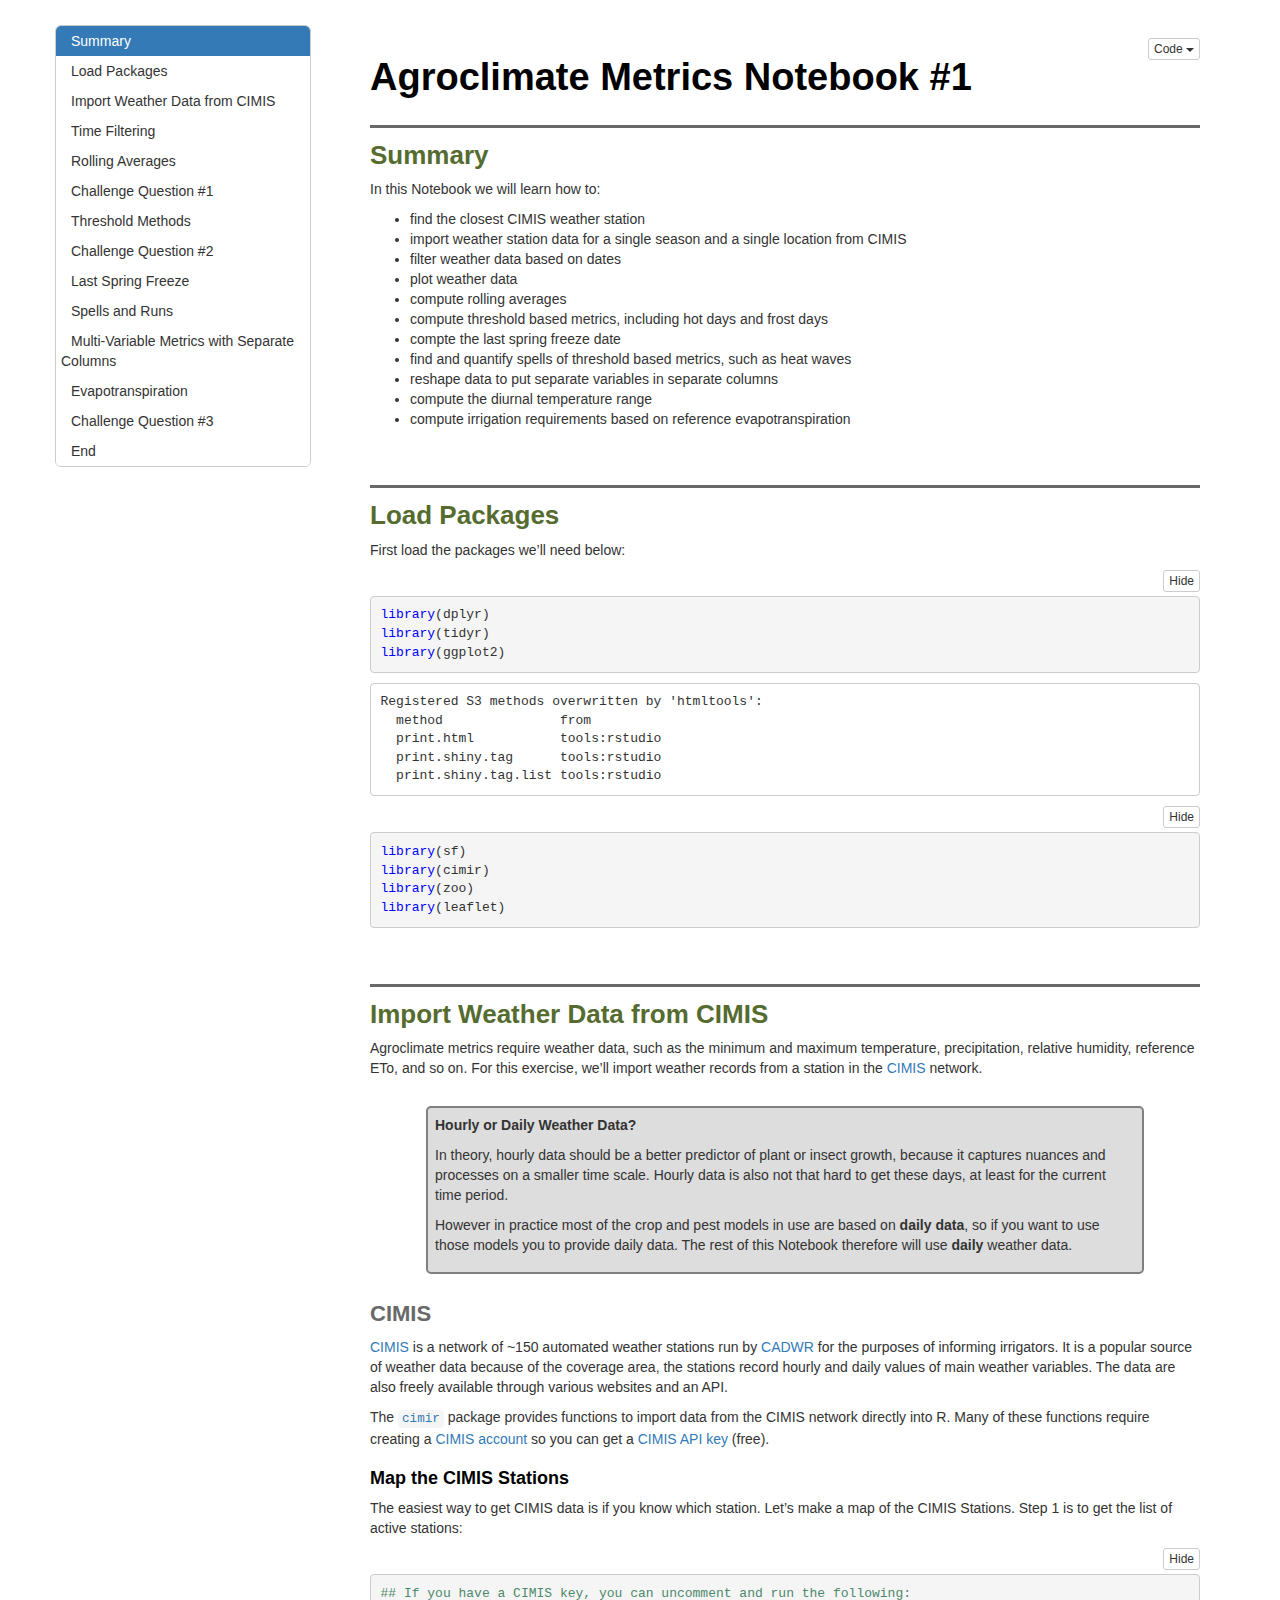
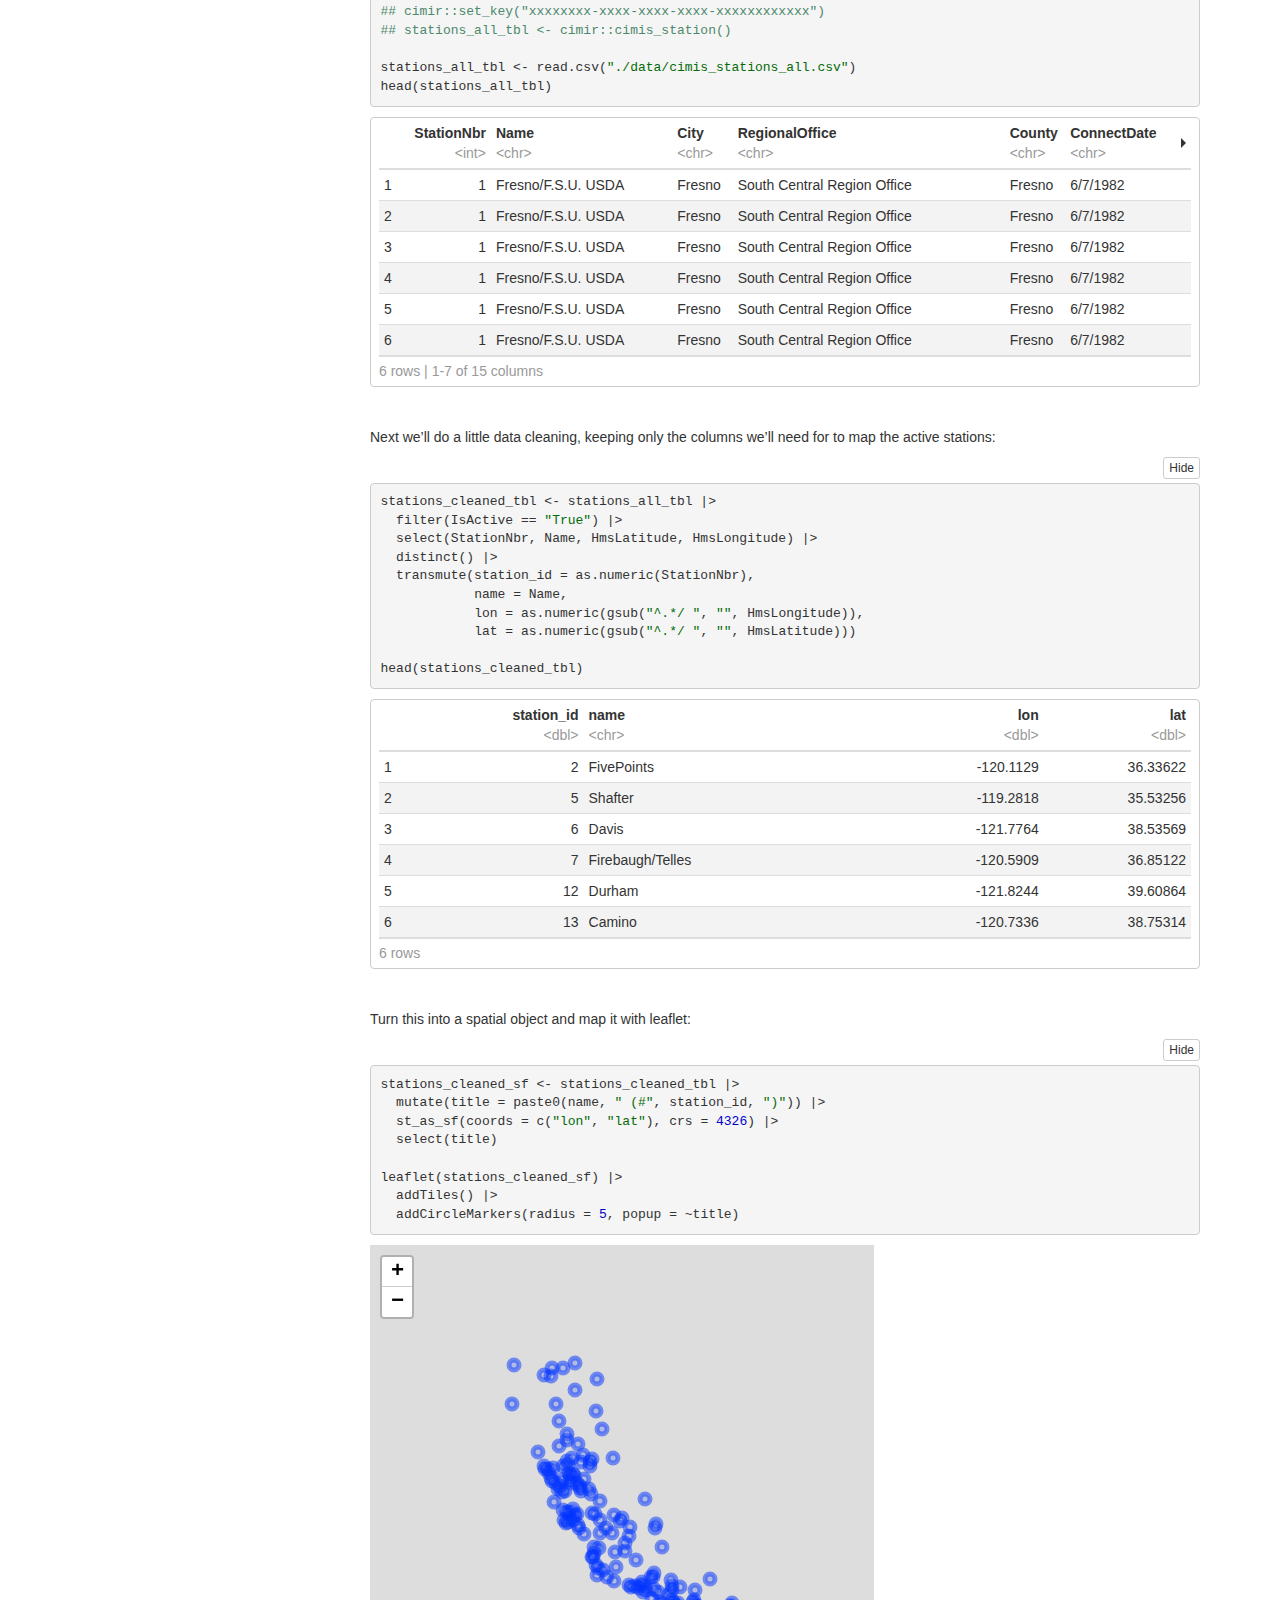
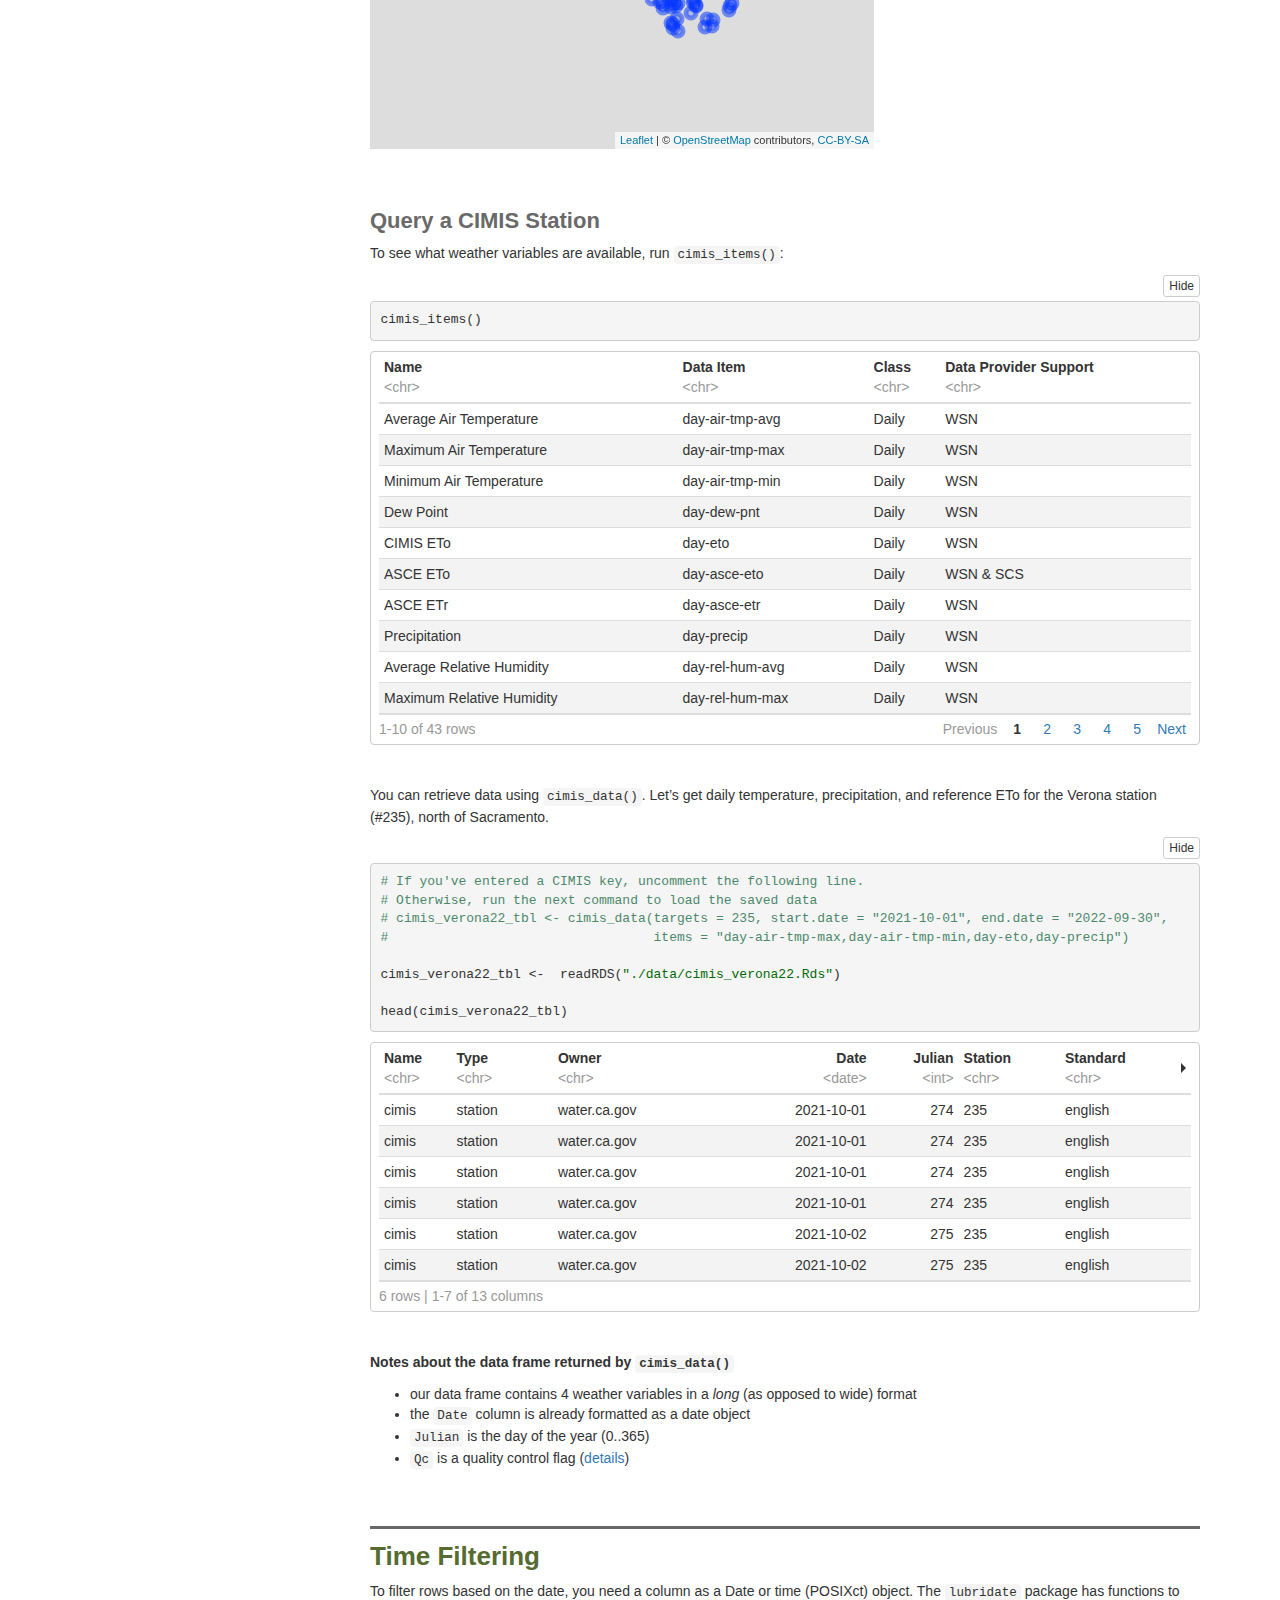
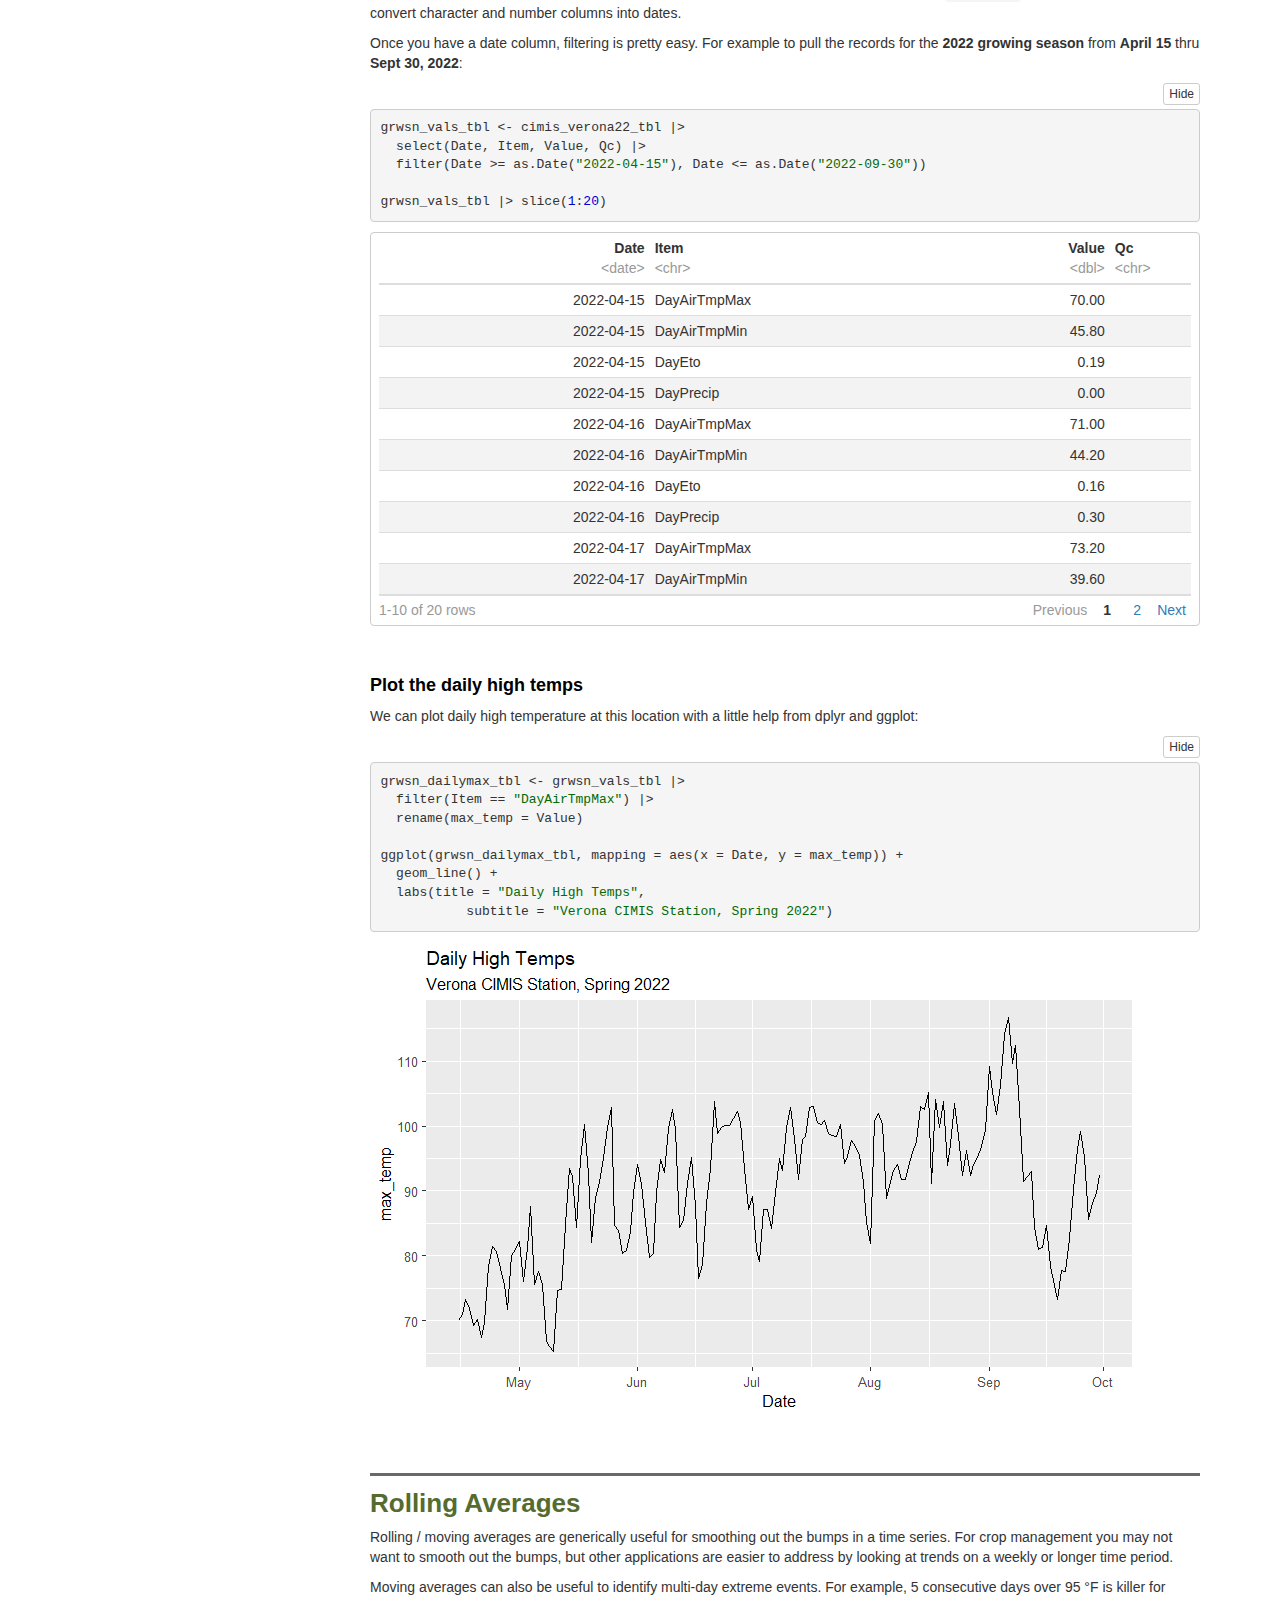
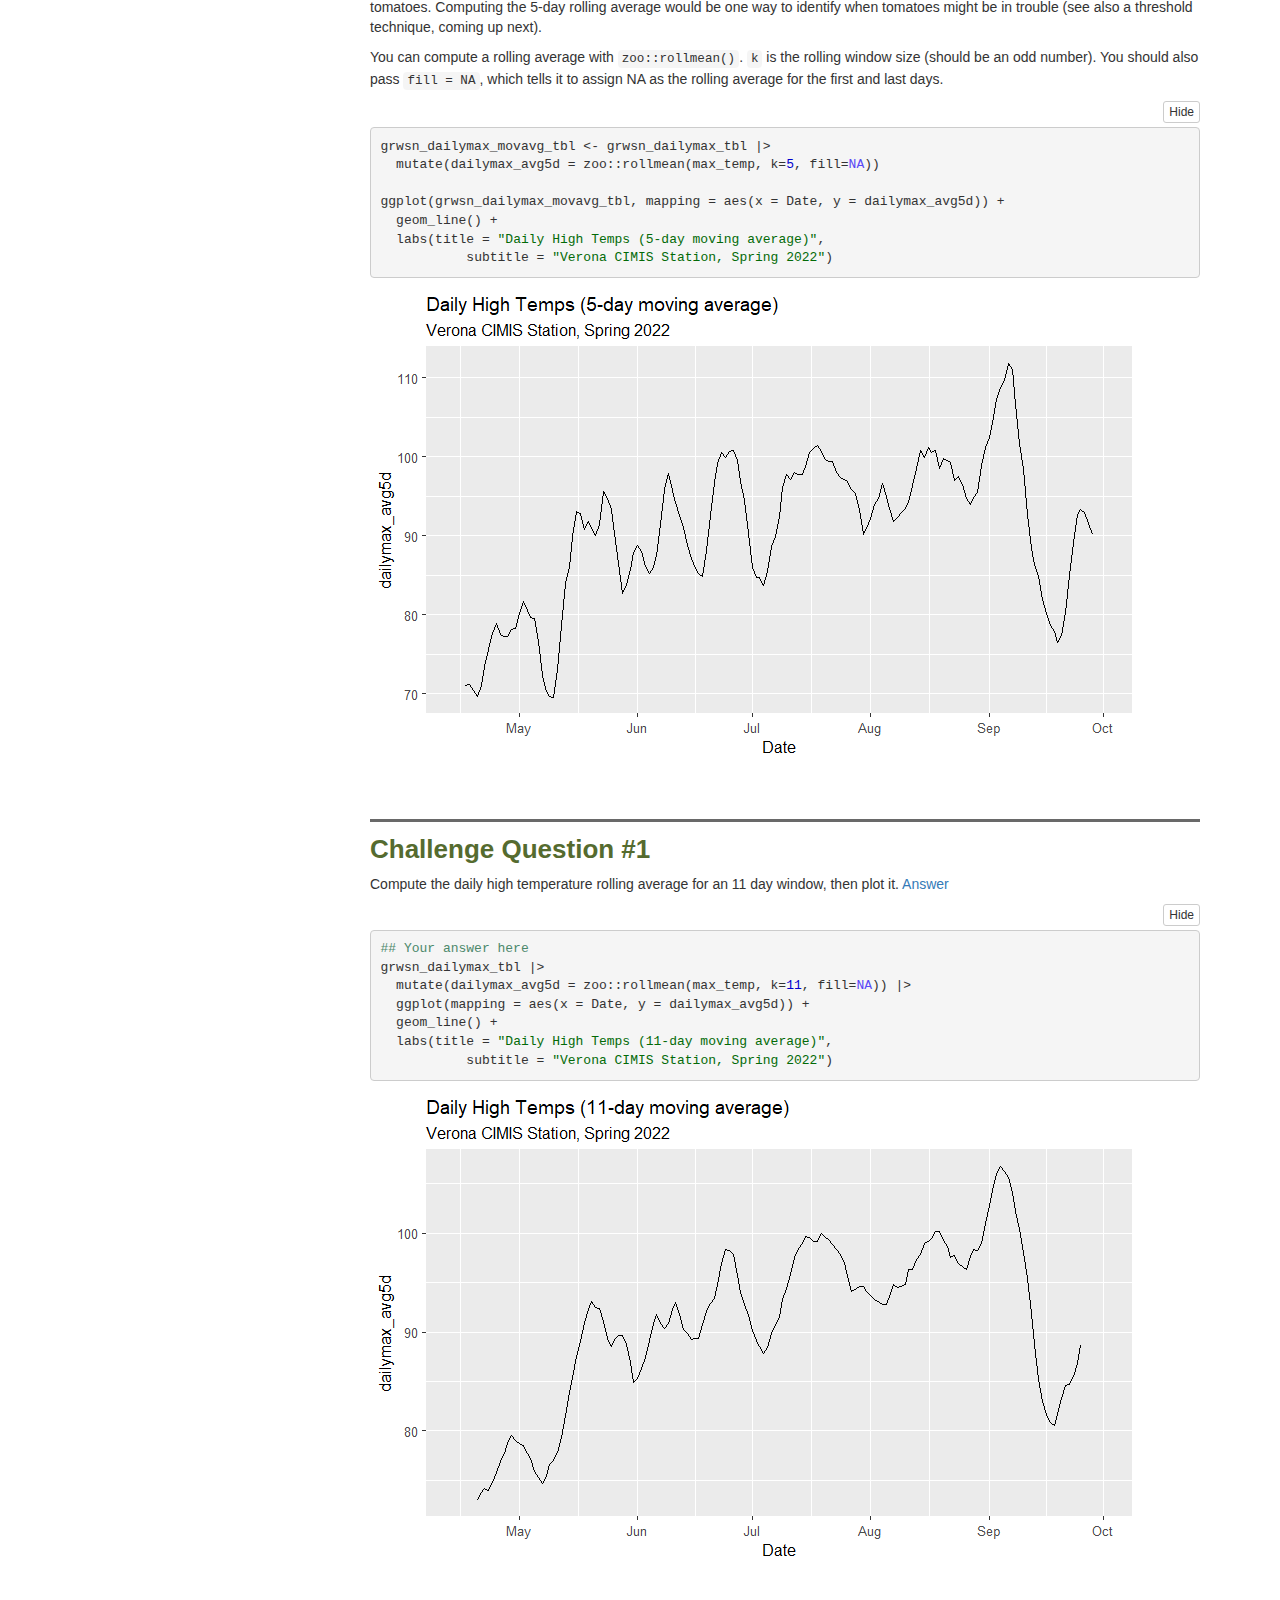
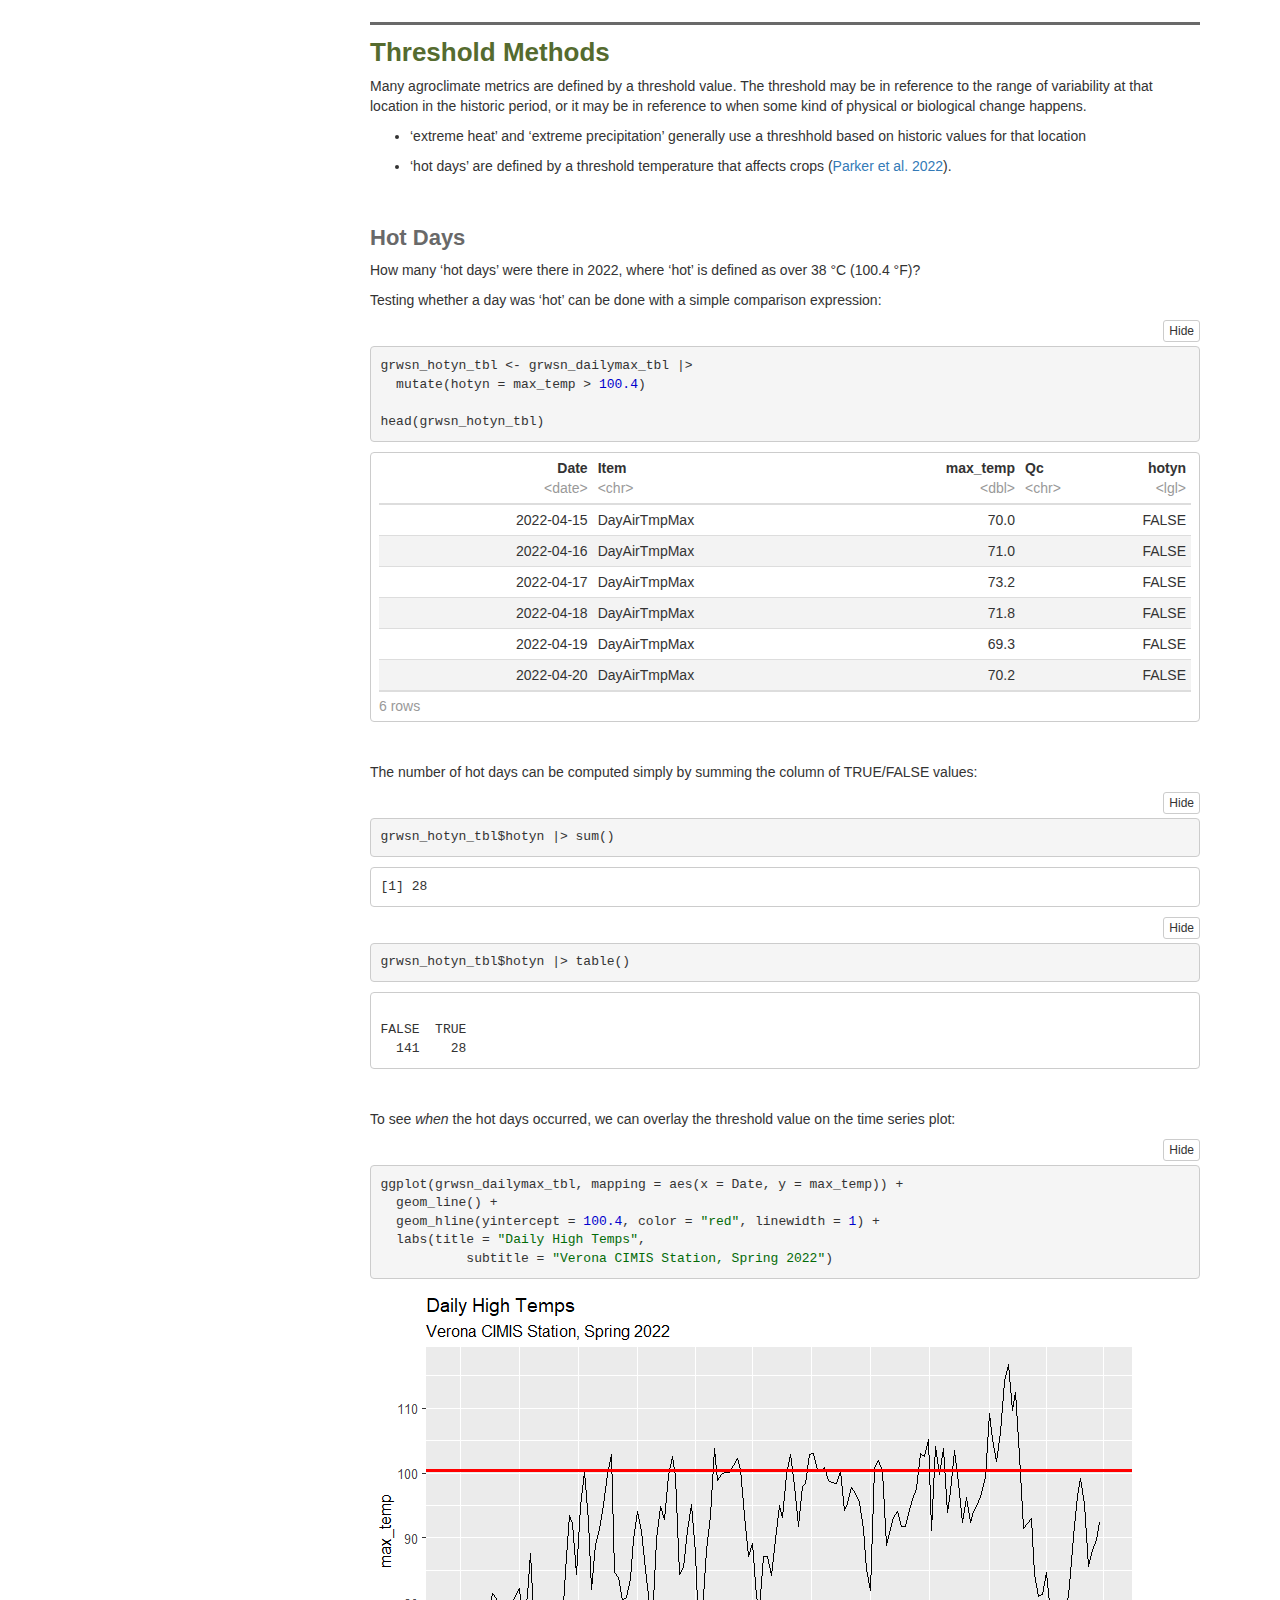
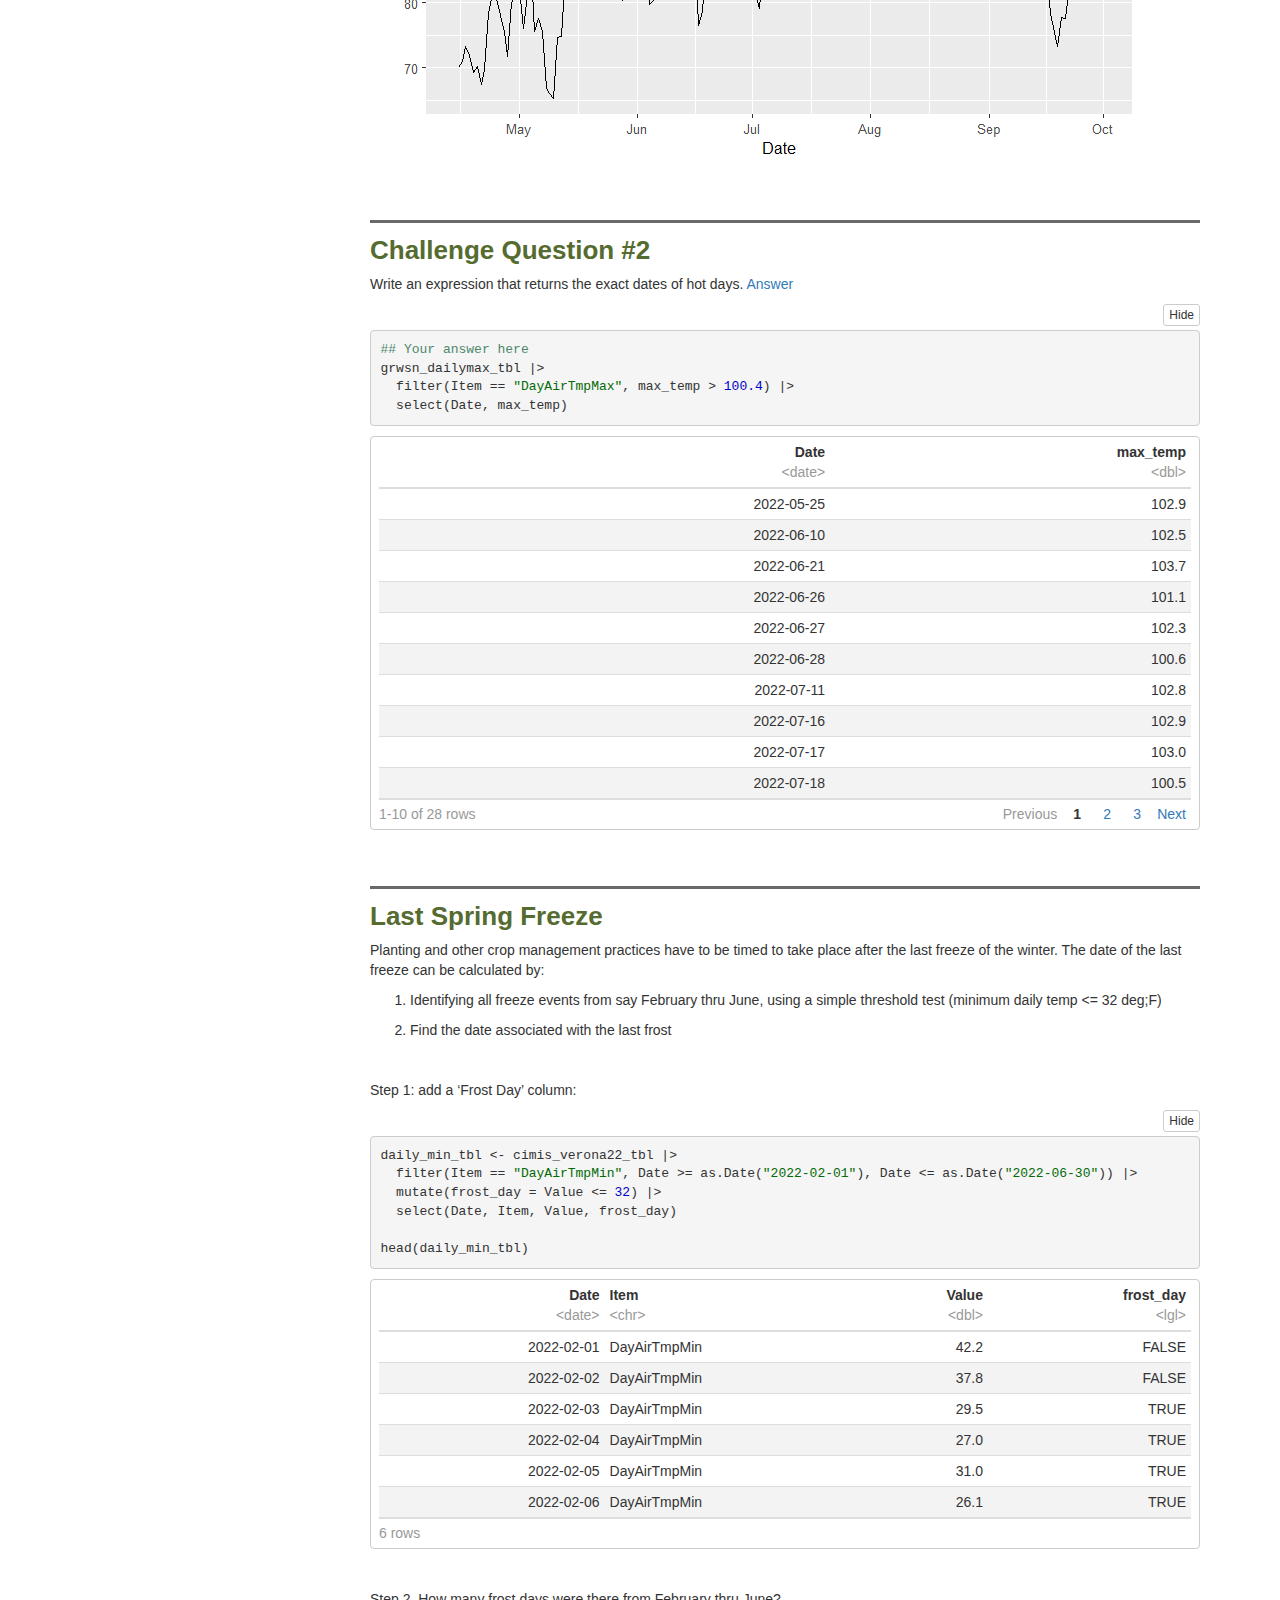
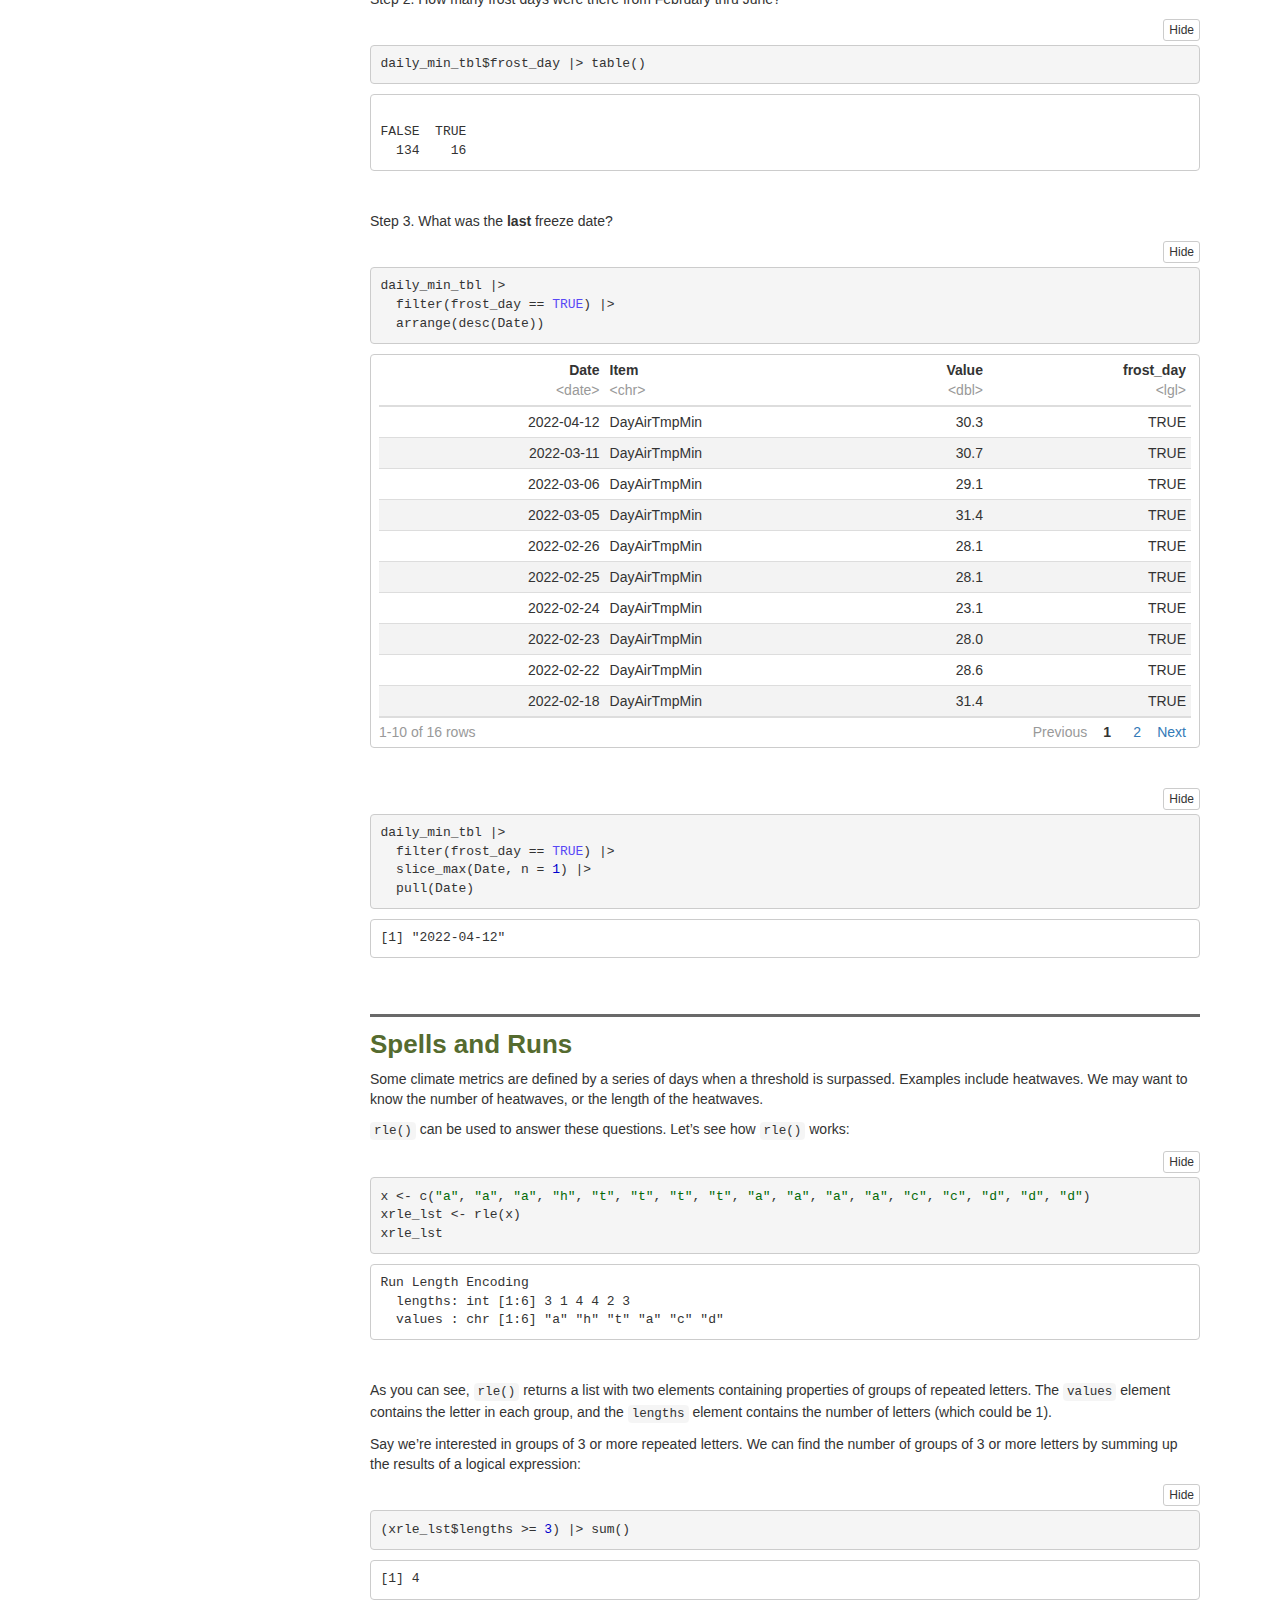
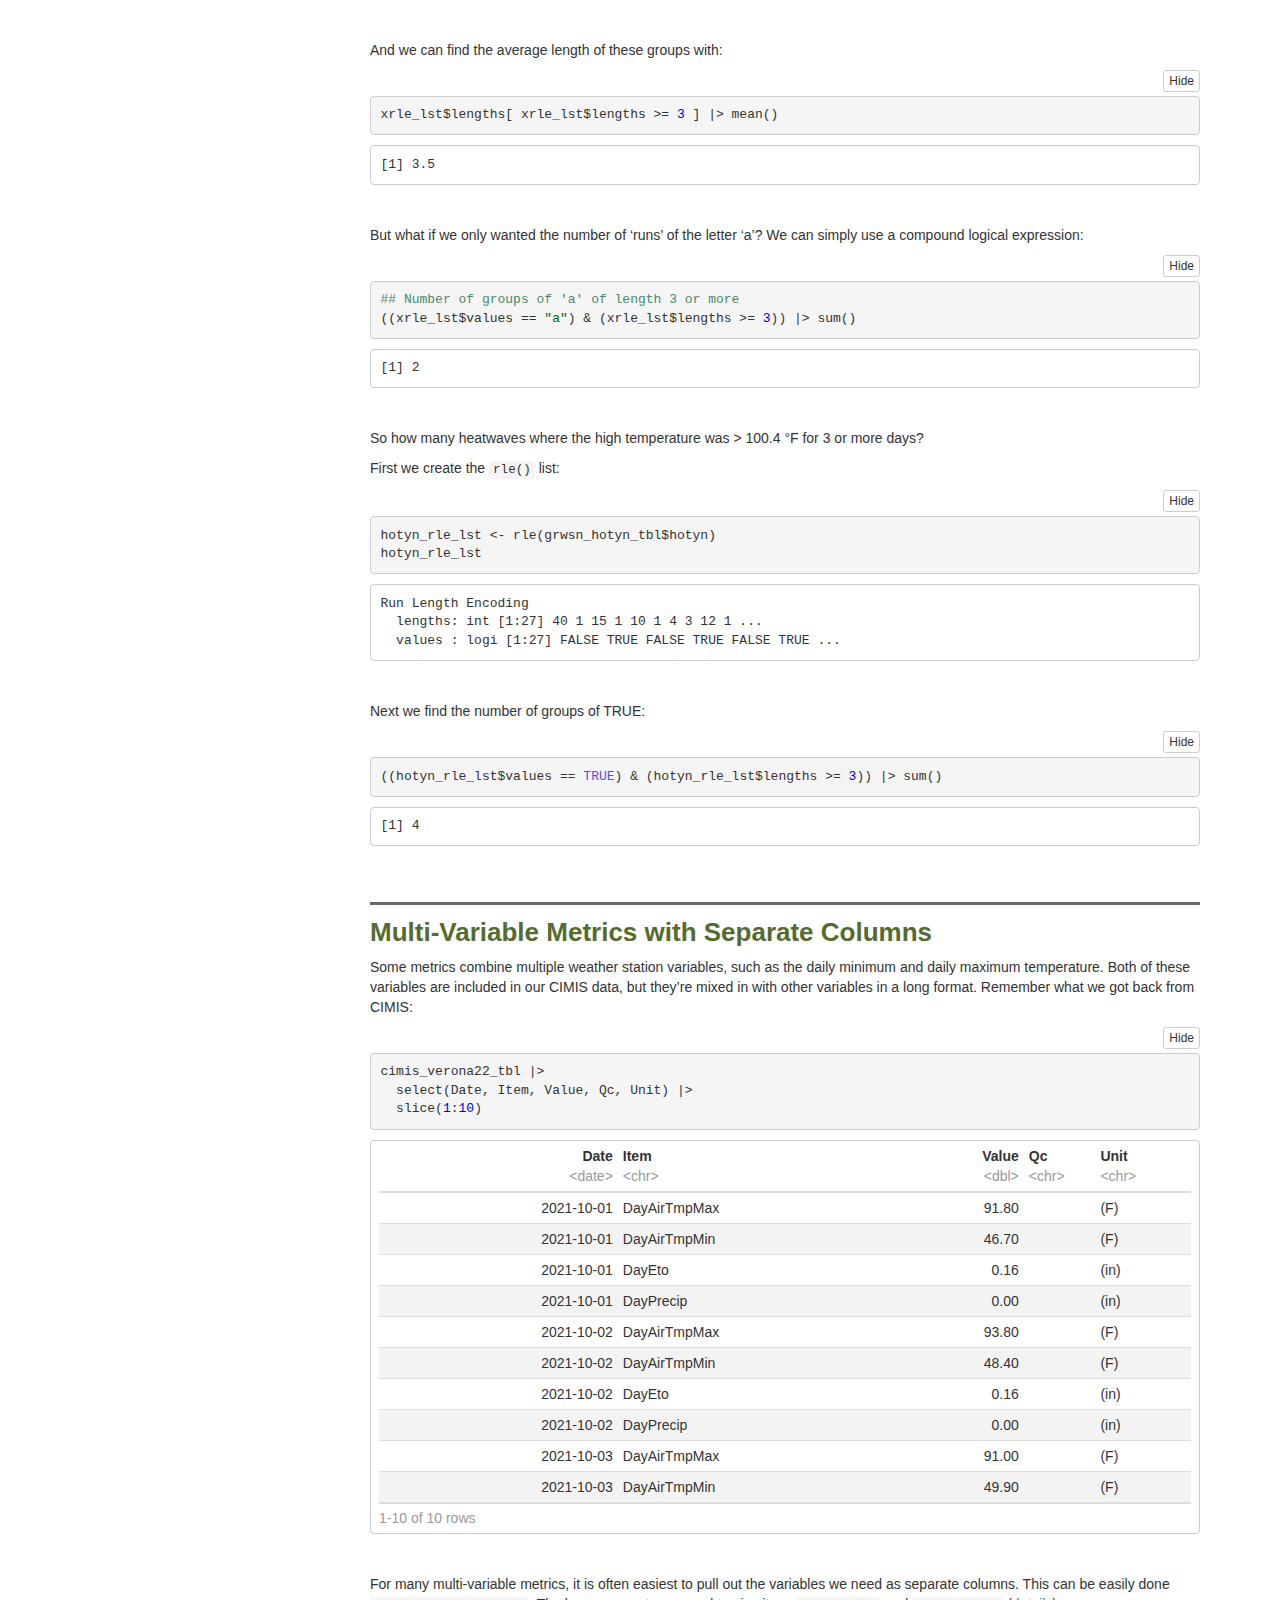
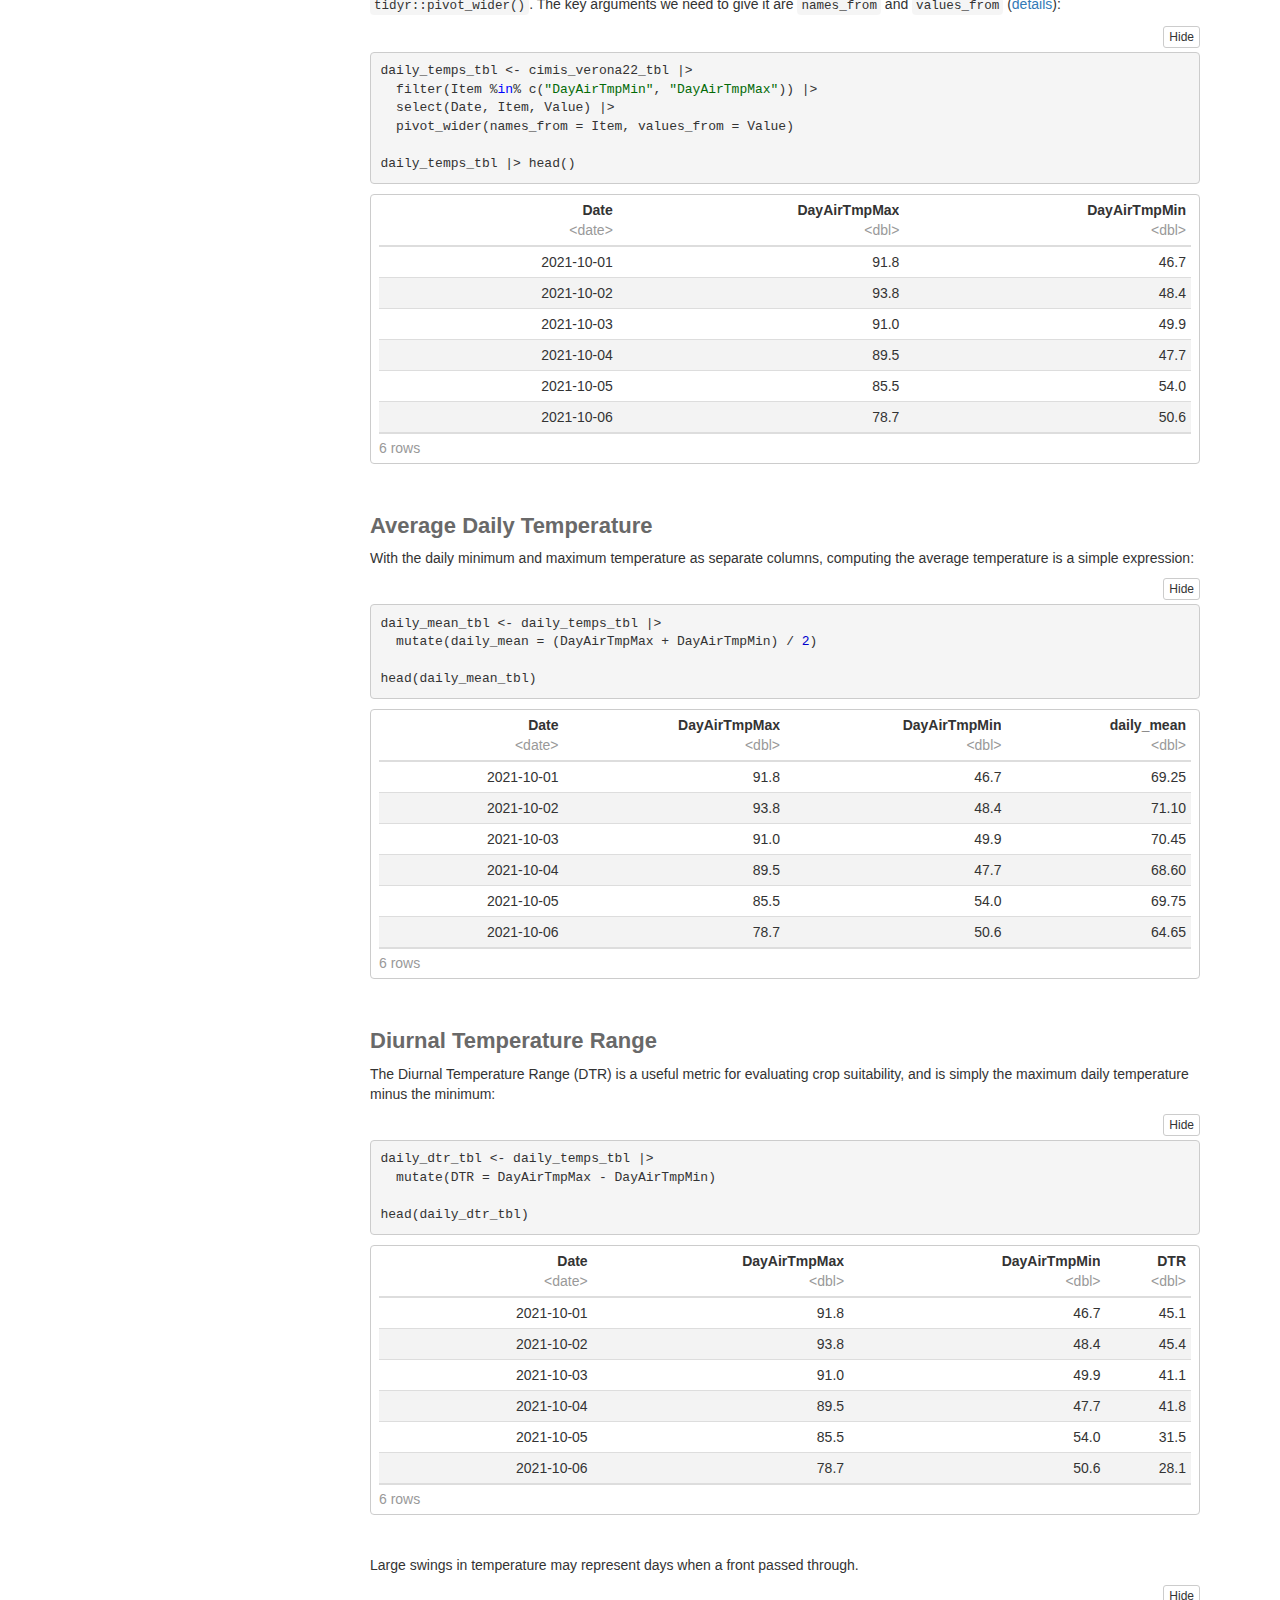
==== agclim_nb01_answers.nb.html @ ca9faa6b "Slides and notebooks added" ====
<!DOCTYPE html>

<html>

<head>

<meta charset="utf-8" />
<meta name="generator" content="pandoc" />
<meta http-equiv="X-UA-Compatible" content="IE=EDGE" />




<title>Agroclimate Metrics Notebook #1</title>

<script>// Pandoc 2.9 adds attributes on both header and div. We remove the former (to
// be compatible with the behavior of Pandoc < 2.8).
document.addEventListener('DOMContentLoaded', function(e) {
  var hs = document.querySelectorAll("div.section[class*='level'] > :first-child");
  var i, h, a;
  for (i = 0; i < hs.length; i++) {
    h = hs[i];
    if (!/^h[1-6]$/i.test(h.tagName)) continue;  // it should be a header h1-h6
    a = h.attributes;
    while (a.length > 0) h.removeAttribute(a[0].name);
  }
});
</script>
<script>/*! jQuery v3.6.0 | (c) OpenJS Foundation and other contributors | jquery.org/license */
!function(e,t){"use strict";"object"==typeof module&&"object"==typeof module.exports?module.exports=e.document?t(e,!0):function(e){if(!e.document)throw new Error("jQuery requires a window with a document");return t(e)}:t(e)}("undefined"!=typeof window?window:this,function(C,e){"use strict";var t=[],r=Object.getPrototypeOf,s=t.slice,g=t.flat?function(e){return t.flat.call(e)}:function(e){return t.concat.apply([],e)},u=t.push,i=t.indexOf,n={},o=n.toString,v=n.hasOwnProperty,a=v.toString,l=a.call(Object),y={},m=function(e){return"function"==typeof e&&"number"!=typeof e.nodeType&&"function"!=typeof e.item},x=function(e){return null!=e&&e===e.window},E=C.document,c={type:!0,src:!0,nonce:!0,noModule:!0};function b(e,t,n){var r,i,o=(n=n||E).createElement("script");if(o.text=e,t)for(r in c)(i=t[r]||t.getAttribute&&t.getAttribute(r))&&o.setAttribute(r,i);n.head.appendChild(o).parentNode.removeChild(o)}function w(e){return null==e?e+"":"object"==typeof e||"function"==typeof e?n[o.call(e)]||"object":typeof e}var f="3.6.0",S=function(e,t){return new S.fn.init(e,t)};function p(e){var t=!!e&&"length"in e&&e.length,n=w(e);return!m(e)&&!x(e)&&("array"===n||0===t||"number"==typeof t&&0<t&&t-1 in e)}S.fn=S.prototype={jquery:f,constructor:S,length:0,toArray:function(){return s.call(this)},get:function(e){return null==e?s.call(this):e<0?this[e+this.length]:this[e]},pushStack:function(e){var t=S.merge(this.constructor(),e);return t.prevObject=this,t},each:function(e){return S.each(this,e)},map:function(n){return this.pushStack(S.map(this,function(e,t){return n.call(e,t,e)}))},slice:function(){return this.pushStack(s.apply(this,arguments))},first:function(){return this.eq(0)},last:function(){return this.eq(-1)},even:function(){return this.pushStack(S.grep(this,function(e,t){return(t+1)%2}))},odd:function(){return this.pushStack(S.grep(this,function(e,t){return t%2}))},eq:function(e){var t=this.length,n=+e+(e<0?t:0);return this.pushStack(0<=n&&n<t?[this[n]]:[])},end:function(){return this.prevObject||this.constructor()},push:u,sort:t.sort,splice:t.splice},S.extend=S.fn.extend=function(){var e,t,n,r,i,o,a=arguments[0]||{},s=1,u=arguments.length,l=!1;for("boolean"==typeof a&&(l=a,a=arguments[s]||{},s++),"object"==typeof a||m(a)||(a={}),s===u&&(a=this,s--);s<u;s++)if(null!=(e=arguments[s]))for(t in e)r=e[t],"__proto__"!==t&&a!==r&&(l&&r&&(S.isPlainObject(r)||(i=Array.isArray(r)))?(n=a[t],o=i&&!Array.isArray(n)?[]:i||S.isPlainObject(n)?n:{},i=!1,a[t]=S.extend(l,o,r)):void 0!==r&&(a[t]=r));return a},S.extend({expando:"jQuery"+(f+Math.random()).replace(/\D/g,""),isReady:!0,error:function(e){throw new Error(e)},noop:function(){},isPlainObject:function(e){var t,n;return!(!e||"[object Object]"!==o.call(e))&&(!(t=r(e))||"function"==typeof(n=v.call(t,"constructor")&&t.constructor)&&a.call(n)===l)},isEmptyObject:function(e){var t;for(t in e)return!1;return!0},globalEval:function(e,t,n){b(e,{nonce:t&&t.nonce},n)},each:function(e,t){var n,r=0;if(p(e)){for(n=e.length;r<n;r++)if(!1===t.call(e[r],r,e[r]))break}else for(r in e)if(!1===t.call(e[r],r,e[r]))break;return e},makeArray:function(e,t){var n=t||[];return null!=e&&(p(Object(e))?S.merge(n,"string"==typeof e?[e]:e):u.call(n,e)),n},inArray:function(e,t,n){return null==t?-1:i.call(t,e,n)},merge:function(e,t){for(var n=+t.length,r=0,i=e.length;r<n;r++)e[i++]=t[r];return e.length=i,e},grep:function(e,t,n){for(var r=[],i=0,o=e.length,a=!n;i<o;i++)!t(e[i],i)!==a&&r.push(e[i]);return r},map:function(e,t,n){var r,i,o=0,a=[];if(p(e))for(r=e.length;o<r;o++)null!=(i=t(e[o],o,n))&&a.push(i);else for(o in e)null!=(i=t(e[o],o,n))&&a.push(i);return g(a)},guid:1,support:y}),"function"==typeof Symbol&&(S.fn[Symbol.iterator]=t[Symbol.iterator]),S.each("Boolean Number String Function Array Date RegExp Object Error Symbol".split(" "),function(e,t){n["[object "+t+"]"]=t.toLowerCase()});var d=function(n){var e,d,b,o,i,h,f,g,w,u,l,T,C,a,E,v,s,c,y,S="sizzle"+1*new Date,p=n.document,k=0,r=0,m=ue(),x=ue(),A=ue(),N=ue(),j=function(e,t){return e===t&&(l=!0),0},D={}.hasOwnProperty,t=[],q=t.pop,L=t.push,H=t.push,O=t.slice,P=function(e,t){for(var n=0,r=e.length;n<r;n++)if(e[n]===t)return n;return-1},R="checked|selected|async|autofocus|autoplay|controls|defer|disabled|hidden|ismap|loop|multiple|open|readonly|required|scoped",M="[\\x20\\t\\r\\n\\f]",I="(?:\\\\[\\da-fA-F]{1,6}"+M+"?|\\\\[^\\r\\n\\f]|[\\w-]|[^\0-\\x7f])+",W="\\["+M+"*("+I+")(?:"+M+"*([*^$|!~]?=)"+M+"*(?:'((?:\\\\.|[^\\\\'])*)'|\"((?:\\\\.|[^\\\\\"])*)\"|("+I+"))|)"+M+"*\\]",F=":("+I+")(?:\\((('((?:\\\\.|[^\\\\'])*)'|\"((?:\\\\.|[^\\\\\"])*)\")|((?:\\\\.|[^\\\\()[\\]]|"+W+")*)|.*)\\)|)",B=new RegExp(M+"+","g"),$=new RegExp("^"+M+"+|((?:^|[^\\\\])(?:\\\\.)*)"+M+"+$","g"),_=new RegExp("^"+M+"*,"+M+"*"),z=new RegExp("^"+M+"*([>+~]|"+M+")"+M+"*"),U=new RegExp(M+"|>"),X=new RegExp(F),V=new RegExp("^"+I+"$"),G={ID:new RegExp("^#("+I+")"),CLASS:new RegExp("^\\.("+I+")"),TAG:new RegExp("^("+I+"|[*])"),ATTR:new RegExp("^"+W),PSEUDO:new RegExp("^"+F),CHILD:new RegExp("^:(only|first|last|nth|nth-last)-(child|of-type)(?:\\("+M+"*(even|odd|(([+-]|)(\\d*)n|)"+M+"*(?:([+-]|)"+M+"*(\\d+)|))"+M+"*\\)|)","i"),bool:new RegExp("^(?:"+R+")$","i"),needsContext:new RegExp("^"+M+"*[>+~]|:(even|odd|eq|gt|lt|nth|first|last)(?:\\("+M+"*((?:-\\d)?\\d*)"+M+"*\\)|)(?=[^-]|$)","i")},Y=/HTML$/i,Q=/^(?:input|select|textarea|button)$/i,J=/^h\d$/i,K=/^[^{]+\{\s*\[native \w/,Z=/^(?:#([\w-]+)|(\w+)|\.([\w-]+))$/,ee=/[+~]/,te=new RegExp("\\\\[\\da-fA-F]{1,6}"+M+"?|\\\\([^\\r\\n\\f])","g"),ne=function(e,t){var n="0x"+e.slice(1)-65536;return t||(n<0?String.fromCharCode(n+65536):String.fromCharCode(n>>10|55296,1023&n|56320))},re=/([\0-\x1f\x7f]|^-?\d)|^-$|[^\0-\x1f\x7f-\uFFFF\w-]/g,ie=function(e,t){return t?"\0"===e?"\ufffd":e.slice(0,-1)+"\\"+e.charCodeAt(e.length-1).toString(16)+" ":"\\"+e},oe=function(){T()},ae=be(function(e){return!0===e.disabled&&"fieldset"===e.nodeName.toLowerCase()},{dir:"parentNode",next:"legend"});try{H.apply(t=O.call(p.childNodes),p.childNodes),t[p.childNodes.length].nodeType}catch(e){H={apply:t.length?function(e,t){L.apply(e,O.call(t))}:function(e,t){var n=e.length,r=0;while(e[n++]=t[r++]);e.length=n-1}}}function se(t,e,n,r){var i,o,a,s,u,l,c,f=e&&e.ownerDocument,p=e?e.nodeType:9;if(n=n||[],"string"!=typeof t||!t||1!==p&&9!==p&&11!==p)return n;if(!r&&(T(e),e=e||C,E)){if(11!==p&&(u=Z.exec(t)))if(i=u[1]){if(9===p){if(!(a=e.getElementById(i)))return n;if(a.id===i)return n.push(a),n}else if(f&&(a=f.getElementById(i))&&y(e,a)&&a.id===i)return n.push(a),n}else{if(u[2])return H.apply(n,e.getElementsByTagName(t)),n;if((i=u[3])&&d.getElementsByClassName&&e.getElementsByClassName)return H.apply(n,e.getElementsByClassName(i)),n}if(d.qsa&&!N[t+" "]&&(!v||!v.test(t))&&(1!==p||"object"!==e.nodeName.toLowerCase())){if(c=t,f=e,1===p&&(U.test(t)||z.test(t))){(f=ee.test(t)&&ye(e.parentNode)||e)===e&&d.scope||((s=e.getAttribute("id"))?s=s.replace(re,ie):e.setAttribute("id",s=S)),o=(l=h(t)).length;while(o--)l[o]=(s?"#"+s:":scope")+" "+xe(l[o]);c=l.join(",")}try{return H.apply(n,f.querySelectorAll(c)),n}catch(e){N(t,!0)}finally{s===S&&e.removeAttribute("id")}}}return g(t.replace($,"$1"),e,n,r)}function ue(){var r=[];return function e(t,n){return r.push(t+" ")>b.cacheLength&&delete e[r.shift()],e[t+" "]=n}}function le(e){return e[S]=!0,e}function ce(e){var t=C.createElement("fieldset");try{return!!e(t)}catch(e){return!1}finally{t.parentNode&&t.parentNode.removeChild(t),t=null}}function fe(e,t){var n=e.split("|"),r=n.length;while(r--)b.attrHandle[n[r]]=t}function pe(e,t){var n=t&&e,r=n&&1===e.nodeType&&1===t.nodeType&&e.sourceIndex-t.sourceIndex;if(r)return r;if(n)while(n=n.nextSibling)if(n===t)return-1;return e?1:-1}function de(t){return function(e){return"input"===e.nodeName.toLowerCase()&&e.type===t}}function he(n){return function(e){var t=e.nodeName.toLowerCase();return("input"===t||"button"===t)&&e.type===n}}function ge(t){return function(e){return"form"in e?e.parentNode&&!1===e.disabled?"label"in e?"label"in e.parentNode?e.parentNode.disabled===t:e.disabled===t:e.isDisabled===t||e.isDisabled!==!t&&ae(e)===t:e.disabled===t:"label"in e&&e.disabled===t}}function ve(a){return le(function(o){return o=+o,le(function(e,t){var n,r=a([],e.length,o),i=r.length;while(i--)e[n=r[i]]&&(e[n]=!(t[n]=e[n]))})})}function ye(e){return e&&"undefined"!=typeof e.getElementsByTagName&&e}for(e in d=se.support={},i=se.isXML=function(e){var t=e&&e.namespaceURI,n=e&&(e.ownerDocument||e).documentElement;return!Y.test(t||n&&n.nodeName||"HTML")},T=se.setDocument=function(e){var t,n,r=e?e.ownerDocument||e:p;return r!=C&&9===r.nodeType&&r.documentElement&&(a=(C=r).documentElement,E=!i(C),p!=C&&(n=C.defaultView)&&n.top!==n&&(n.addEventListener?n.addEventListener("unload",oe,!1):n.attachEvent&&n.attachEvent("onunload",oe)),d.scope=ce(function(e){return a.appendChild(e).appendChild(C.createElement("div")),"undefined"!=typeof e.querySelectorAll&&!e.querySelectorAll(":scope fieldset div").length}),d.attributes=ce(function(e){return e.className="i",!e.getAttribute("className")}),d.getElementsByTagName=ce(function(e){return e.appendChild(C.createComment("")),!e.getElementsByTagName("*").length}),d.getElementsByClassName=K.test(C.getElementsByClassName),d.getById=ce(function(e){return a.appendChild(e).id=S,!C.getElementsByName||!C.getElementsByName(S).length}),d.getById?(b.filter.ID=function(e){var t=e.replace(te,ne);return function(e){return e.getAttribute("id")===t}},b.find.ID=function(e,t){if("undefined"!=typeof t.getElementById&&E){var n=t.getElementById(e);return n?[n]:[]}}):(b.filter.ID=function(e){var n=e.replace(te,ne);return function(e){var t="undefined"!=typeof e.getAttributeNode&&e.getAttributeNode("id");return t&&t.value===n}},b.find.ID=function(e,t){if("undefined"!=typeof t.getElementById&&E){var n,r,i,o=t.getElementById(e);if(o){if((n=o.getAttributeNode("id"))&&n.value===e)return[o];i=t.getElementsByName(e),r=0;while(o=i[r++])if((n=o.getAttributeNode("id"))&&n.value===e)return[o]}return[]}}),b.find.TAG=d.getElementsByTagName?function(e,t){return"undefined"!=typeof t.getElementsByTagName?t.getElementsByTagName(e):d.qsa?t.querySelectorAll(e):void 0}:function(e,t){var n,r=[],i=0,o=t.getElementsByTagName(e);if("*"===e){while(n=o[i++])1===n.nodeType&&r.push(n);return r}return o},b.find.CLASS=d.getElementsByClassName&&function(e,t){if("undefined"!=typeof t.getElementsByClassName&&E)return t.getElementsByClassName(e)},s=[],v=[],(d.qsa=K.test(C.querySelectorAll))&&(ce(function(e){var t;a.appendChild(e).innerHTML="<a id='"+S+"'></a><select id='"+S+"-\r\\' msallowcapture=''><option selected=''></option></select>",e.querySelectorAll("[msallowcapture^='']").length&&v.push("[*^$]="+M+"*(?:''|\"\")"),e.querySelectorAll("[selected]").length||v.push("\\["+M+"*(?:value|"+R+")"),e.querySelectorAll("[id~="+S+"-]").length||v.push("~="),(t=C.createElement("input")).setAttribute("name",""),e.appendChild(t),e.querySelectorAll("[name='']").length||v.push("\\["+M+"*name"+M+"*="+M+"*(?:''|\"\")"),e.querySelectorAll(":checked").length||v.push(":checked"),e.querySelectorAll("a#"+S+"+*").length||v.push(".#.+[+~]"),e.querySelectorAll("\\\f"),v.push("[\\r\\n\\f]")}),ce(function(e){e.innerHTML="<a href='' disabled='disabled'></a><select disabled='disabled'><option/></select>";var t=C.createElement("input");t.setAttribute("type","hidden"),e.appendChild(t).setAttribute("name","D"),e.querySelectorAll("[name=d]").length&&v.push("name"+M+"*[*^$|!~]?="),2!==e.querySelectorAll(":enabled").length&&v.push(":enabled",":disabled"),a.appendChild(e).disabled=!0,2!==e.querySelectorAll(":disabled").length&&v.push(":enabled",":disabled"),e.querySelectorAll("*,:x"),v.push(",.*:")})),(d.matchesSelector=K.test(c=a.matches||a.webkitMatchesSelector||a.mozMatchesSelector||a.oMatchesSelector||a.msMatchesSelector))&&ce(function(e){d.disconnectedMatch=c.call(e,"*"),c.call(e,"[s!='']:x"),s.push("!=",F)}),v=v.length&&new RegExp(v.join("|")),s=s.length&&new RegExp(s.join("|")),t=K.test(a.compareDocumentPosition),y=t||K.test(a.contains)?function(e,t){var n=9===e.nodeType?e.documentElement:e,r=t&&t.parentNode;return e===r||!(!r||1!==r.nodeType||!(n.contains?n.contains(r):e.compareDocumentPosition&&16&e.compareDocumentPosition(r)))}:function(e,t){if(t)while(t=t.parentNode)if(t===e)return!0;return!1},j=t?function(e,t){if(e===t)return l=!0,0;var n=!e.compareDocumentPosition-!t.compareDocumentPosition;return n||(1&(n=(e.ownerDocument||e)==(t.ownerDocument||t)?e.compareDocumentPosition(t):1)||!d.sortDetached&&t.compareDocumentPosition(e)===n?e==C||e.ownerDocument==p&&y(p,e)?-1:t==C||t.ownerDocument==p&&y(p,t)?1:u?P(u,e)-P(u,t):0:4&n?-1:1)}:function(e,t){if(e===t)return l=!0,0;var n,r=0,i=e.parentNode,o=t.parentNode,a=[e],s=[t];if(!i||!o)return e==C?-1:t==C?1:i?-1:o?1:u?P(u,e)-P(u,t):0;if(i===o)return pe(e,t);n=e;while(n=n.parentNode)a.unshift(n);n=t;while(n=n.parentNode)s.unshift(n);while(a[r]===s[r])r++;return r?pe(a[r],s[r]):a[r]==p?-1:s[r]==p?1:0}),C},se.matches=function(e,t){return se(e,null,null,t)},se.matchesSelector=function(e,t){if(T(e),d.matchesSelector&&E&&!N[t+" "]&&(!s||!s.test(t))&&(!v||!v.test(t)))try{var n=c.call(e,t);if(n||d.disconnectedMatch||e.document&&11!==e.document.nodeType)return n}catch(e){N(t,!0)}return 0<se(t,C,null,[e]).length},se.contains=function(e,t){return(e.ownerDocument||e)!=C&&T(e),y(e,t)},se.attr=function(e,t){(e.ownerDocument||e)!=C&&T(e);var n=b.attrHandle[t.toLowerCase()],r=n&&D.call(b.attrHandle,t.toLowerCase())?n(e,t,!E):void 0;return void 0!==r?r:d.attributes||!E?e.getAttribute(t):(r=e.getAttributeNode(t))&&r.specified?r.value:null},se.escape=function(e){return(e+"").replace(re,ie)},se.error=function(e){throw new Error("Syntax error, unrecognized expression: "+e)},se.uniqueSort=function(e){var t,n=[],r=0,i=0;if(l=!d.detectDuplicates,u=!d.sortStable&&e.slice(0),e.sort(j),l){while(t=e[i++])t===e[i]&&(r=n.push(i));while(r--)e.splice(n[r],1)}return u=null,e},o=se.getText=function(e){var t,n="",r=0,i=e.nodeType;if(i){if(1===i||9===i||11===i){if("string"==typeof e.textContent)return e.textContent;for(e=e.firstChild;e;e=e.nextSibling)n+=o(e)}else if(3===i||4===i)return e.nodeValue}else while(t=e[r++])n+=o(t);return n},(b=se.selectors={cacheLength:50,createPseudo:le,match:G,attrHandle:{},find:{},relative:{">":{dir:"parentNode",first:!0}," ":{dir:"parentNode"},"+":{dir:"previousSibling",first:!0},"~":{dir:"previousSibling"}},preFilter:{ATTR:function(e){return e[1]=e[1].replace(te,ne),e[3]=(e[3]||e[4]||e[5]||"").replace(te,ne),"~="===e[2]&&(e[3]=" "+e[3]+" "),e.slice(0,4)},CHILD:function(e){return e[1]=e[1].toLowerCase(),"nth"===e[1].slice(0,3)?(e[3]||se.error(e[0]),e[4]=+(e[4]?e[5]+(e[6]||1):2*("even"===e[3]||"odd"===e[3])),e[5]=+(e[7]+e[8]||"odd"===e[3])):e[3]&&se.error(e[0]),e},PSEUDO:function(e){var t,n=!e[6]&&e[2];return G.CHILD.test(e[0])?null:(e[3]?e[2]=e[4]||e[5]||"":n&&X.test(n)&&(t=h(n,!0))&&(t=n.indexOf(")",n.length-t)-n.length)&&(e[0]=e[0].slice(0,t),e[2]=n.slice(0,t)),e.slice(0,3))}},filter:{TAG:function(e){var t=e.replace(te,ne).toLowerCase();return"*"===e?function(){return!0}:function(e){return e.nodeName&&e.nodeName.toLowerCase()===t}},CLASS:function(e){var t=m[e+" "];return t||(t=new RegExp("(^|"+M+")"+e+"("+M+"|$)"))&&m(e,function(e){return t.test("string"==typeof e.className&&e.className||"undefined"!=typeof e.getAttribute&&e.getAttribute("class")||"")})},ATTR:function(n,r,i){return function(e){var t=se.attr(e,n);return null==t?"!="===r:!r||(t+="","="===r?t===i:"!="===r?t!==i:"^="===r?i&&0===t.indexOf(i):"*="===r?i&&-1<t.indexOf(i):"$="===r?i&&t.slice(-i.length)===i:"~="===r?-1<(" "+t.replace(B," ")+" ").indexOf(i):"|="===r&&(t===i||t.slice(0,i.length+1)===i+"-"))}},CHILD:function(h,e,t,g,v){var y="nth"!==h.slice(0,3),m="last"!==h.slice(-4),x="of-type"===e;return 1===g&&0===v?function(e){return!!e.parentNode}:function(e,t,n){var r,i,o,a,s,u,l=y!==m?"nextSibling":"previousSibling",c=e.parentNode,f=x&&e.nodeName.toLowerCase(),p=!n&&!x,d=!1;if(c){if(y){while(l){a=e;while(a=a[l])if(x?a.nodeName.toLowerCase()===f:1===a.nodeType)return!1;u=l="only"===h&&!u&&"nextSibling"}return!0}if(u=[m?c.firstChild:c.lastChild],m&&p){d=(s=(r=(i=(o=(a=c)[S]||(a[S]={}))[a.uniqueID]||(o[a.uniqueID]={}))[h]||[])[0]===k&&r[1])&&r[2],a=s&&c.childNodes[s];while(a=++s&&a&&a[l]||(d=s=0)||u.pop())if(1===a.nodeType&&++d&&a===e){i[h]=[k,s,d];break}}else if(p&&(d=s=(r=(i=(o=(a=e)[S]||(a[S]={}))[a.uniqueID]||(o[a.uniqueID]={}))[h]||[])[0]===k&&r[1]),!1===d)while(a=++s&&a&&a[l]||(d=s=0)||u.pop())if((x?a.nodeName.toLowerCase()===f:1===a.nodeType)&&++d&&(p&&((i=(o=a[S]||(a[S]={}))[a.uniqueID]||(o[a.uniqueID]={}))[h]=[k,d]),a===e))break;return(d-=v)===g||d%g==0&&0<=d/g}}},PSEUDO:function(e,o){var t,a=b.pseudos[e]||b.setFilters[e.toLowerCase()]||se.error("unsupported pseudo: "+e);return a[S]?a(o):1<a.length?(t=[e,e,"",o],b.setFilters.hasOwnProperty(e.toLowerCase())?le(function(e,t){var n,r=a(e,o),i=r.length;while(i--)e[n=P(e,r[i])]=!(t[n]=r[i])}):function(e){return a(e,0,t)}):a}},pseudos:{not:le(function(e){var r=[],i=[],s=f(e.replace($,"$1"));return s[S]?le(function(e,t,n,r){var i,o=s(e,null,r,[]),a=e.length;while(a--)(i=o[a])&&(e[a]=!(t[a]=i))}):function(e,t,n){return r[0]=e,s(r,null,n,i),r[0]=null,!i.pop()}}),has:le(function(t){return function(e){return 0<se(t,e).length}}),contains:le(function(t){return t=t.replace(te,ne),function(e){return-1<(e.textContent||o(e)).indexOf(t)}}),lang:le(function(n){return V.test(n||"")||se.error("unsupported lang: "+n),n=n.replace(te,ne).toLowerCase(),function(e){var t;do{if(t=E?e.lang:e.getAttribute("xml:lang")||e.getAttribute("lang"))return(t=t.toLowerCase())===n||0===t.indexOf(n+"-")}while((e=e.parentNode)&&1===e.nodeType);return!1}}),target:function(e){var t=n.location&&n.location.hash;return t&&t.slice(1)===e.id},root:function(e){return e===a},focus:function(e){return e===C.activeElement&&(!C.hasFocus||C.hasFocus())&&!!(e.type||e.href||~e.tabIndex)},enabled:ge(!1),disabled:ge(!0),checked:function(e){var t=e.nodeName.toLowerCase();return"input"===t&&!!e.checked||"option"===t&&!!e.selected},selected:function(e){return e.parentNode&&e.parentNode.selectedIndex,!0===e.selected},empty:function(e){for(e=e.firstChild;e;e=e.nextSibling)if(e.nodeType<6)return!1;return!0},parent:function(e){return!b.pseudos.empty(e)},header:function(e){return J.test(e.nodeName)},input:function(e){return Q.test(e.nodeName)},button:function(e){var t=e.nodeName.toLowerCase();return"input"===t&&"button"===e.type||"button"===t},text:function(e){var t;return"input"===e.nodeName.toLowerCase()&&"text"===e.type&&(null==(t=e.getAttribute("type"))||"text"===t.toLowerCase())},first:ve(function(){return[0]}),last:ve(function(e,t){return[t-1]}),eq:ve(function(e,t,n){return[n<0?n+t:n]}),even:ve(function(e,t){for(var n=0;n<t;n+=2)e.push(n);return e}),odd:ve(function(e,t){for(var n=1;n<t;n+=2)e.push(n);return e}),lt:ve(function(e,t,n){for(var r=n<0?n+t:t<n?t:n;0<=--r;)e.push(r);return e}),gt:ve(function(e,t,n){for(var r=n<0?n+t:n;++r<t;)e.push(r);return e})}}).pseudos.nth=b.pseudos.eq,{radio:!0,checkbox:!0,file:!0,password:!0,image:!0})b.pseudos[e]=de(e);for(e in{submit:!0,reset:!0})b.pseudos[e]=he(e);function me(){}function xe(e){for(var t=0,n=e.length,r="";t<n;t++)r+=e[t].value;return r}function be(s,e,t){var u=e.dir,l=e.next,c=l||u,f=t&&"parentNode"===c,p=r++;return e.first?function(e,t,n){while(e=e[u])if(1===e.nodeType||f)return s(e,t,n);return!1}:function(e,t,n){var r,i,o,a=[k,p];if(n){while(e=e[u])if((1===e.nodeType||f)&&s(e,t,n))return!0}else while(e=e[u])if(1===e.nodeType||f)if(i=(o=e[S]||(e[S]={}))[e.uniqueID]||(o[e.uniqueID]={}),l&&l===e.nodeName.toLowerCase())e=e[u]||e;else{if((r=i[c])&&r[0]===k&&r[1]===p)return a[2]=r[2];if((i[c]=a)[2]=s(e,t,n))return!0}return!1}}function we(i){return 1<i.length?function(e,t,n){var r=i.length;while(r--)if(!i[r](e,t,n))return!1;return!0}:i[0]}function Te(e,t,n,r,i){for(var o,a=[],s=0,u=e.length,l=null!=t;s<u;s++)(o=e[s])&&(n&&!n(o,r,i)||(a.push(o),l&&t.push(s)));return a}function Ce(d,h,g,v,y,e){return v&&!v[S]&&(v=Ce(v)),y&&!y[S]&&(y=Ce(y,e)),le(function(e,t,n,r){var i,o,a,s=[],u=[],l=t.length,c=e||function(e,t,n){for(var r=0,i=t.length;r<i;r++)se(e,t[r],n);return n}(h||"*",n.nodeType?[n]:n,[]),f=!d||!e&&h?c:Te(c,s,d,n,r),p=g?y||(e?d:l||v)?[]:t:f;if(g&&g(f,p,n,r),v){i=Te(p,u),v(i,[],n,r),o=i.length;while(o--)(a=i[o])&&(p[u[o]]=!(f[u[o]]=a))}if(e){if(y||d){if(y){i=[],o=p.length;while(o--)(a=p[o])&&i.push(f[o]=a);y(null,p=[],i,r)}o=p.length;while(o--)(a=p[o])&&-1<(i=y?P(e,a):s[o])&&(e[i]=!(t[i]=a))}}else p=Te(p===t?p.splice(l,p.length):p),y?y(null,t,p,r):H.apply(t,p)})}function Ee(e){for(var i,t,n,r=e.length,o=b.relative[e[0].type],a=o||b.relative[" "],s=o?1:0,u=be(function(e){return e===i},a,!0),l=be(function(e){return-1<P(i,e)},a,!0),c=[function(e,t,n){var r=!o&&(n||t!==w)||((i=t).nodeType?u(e,t,n):l(e,t,n));return i=null,r}];s<r;s++)if(t=b.relative[e[s].type])c=[be(we(c),t)];else{if((t=b.filter[e[s].type].apply(null,e[s].matches))[S]){for(n=++s;n<r;n++)if(b.relative[e[n].type])break;return Ce(1<s&&we(c),1<s&&xe(e.slice(0,s-1).concat({value:" "===e[s-2].type?"*":""})).replace($,"$1"),t,s<n&&Ee(e.slice(s,n)),n<r&&Ee(e=e.slice(n)),n<r&&xe(e))}c.push(t)}return we(c)}return me.prototype=b.filters=b.pseudos,b.setFilters=new me,h=se.tokenize=function(e,t){var n,r,i,o,a,s,u,l=x[e+" "];if(l)return t?0:l.slice(0);a=e,s=[],u=b.preFilter;while(a){for(o in n&&!(r=_.exec(a))||(r&&(a=a.slice(r[0].length)||a),s.push(i=[])),n=!1,(r=z.exec(a))&&(n=r.shift(),i.push({value:n,type:r[0].replace($," ")}),a=a.slice(n.length)),b.filter)!(r=G[o].exec(a))||u[o]&&!(r=u[o](r))||(n=r.shift(),i.push({value:n,type:o,matches:r}),a=a.slice(n.length));if(!n)break}return t?a.length:a?se.error(e):x(e,s).slice(0)},f=se.compile=function(e,t){var n,v,y,m,x,r,i=[],o=[],a=A[e+" "];if(!a){t||(t=h(e)),n=t.length;while(n--)(a=Ee(t[n]))[S]?i.push(a):o.push(a);(a=A(e,(v=o,m=0<(y=i).length,x=0<v.length,r=function(e,t,n,r,i){var o,a,s,u=0,l="0",c=e&&[],f=[],p=w,d=e||x&&b.find.TAG("*",i),h=k+=null==p?1:Math.random()||.1,g=d.length;for(i&&(w=t==C||t||i);l!==g&&null!=(o=d[l]);l++){if(x&&o){a=0,t||o.ownerDocument==C||(T(o),n=!E);while(s=v[a++])if(s(o,t||C,n)){r.push(o);break}i&&(k=h)}m&&((o=!s&&o)&&u--,e&&c.push(o))}if(u+=l,m&&l!==u){a=0;while(s=y[a++])s(c,f,t,n);if(e){if(0<u)while(l--)c[l]||f[l]||(f[l]=q.call(r));f=Te(f)}H.apply(r,f),i&&!e&&0<f.length&&1<u+y.length&&se.uniqueSort(r)}return i&&(k=h,w=p),c},m?le(r):r))).selector=e}return a},g=se.select=function(e,t,n,r){var i,o,a,s,u,l="function"==typeof e&&e,c=!r&&h(e=l.selector||e);if(n=n||[],1===c.length){if(2<(o=c[0]=c[0].slice(0)).length&&"ID"===(a=o[0]).type&&9===t.nodeType&&E&&b.relative[o[1].type]){if(!(t=(b.find.ID(a.matches[0].replace(te,ne),t)||[])[0]))return n;l&&(t=t.parentNode),e=e.slice(o.shift().value.length)}i=G.needsContext.test(e)?0:o.length;while(i--){if(a=o[i],b.relative[s=a.type])break;if((u=b.find[s])&&(r=u(a.matches[0].replace(te,ne),ee.test(o[0].type)&&ye(t.parentNode)||t))){if(o.splice(i,1),!(e=r.length&&xe(o)))return H.apply(n,r),n;break}}}return(l||f(e,c))(r,t,!E,n,!t||ee.test(e)&&ye(t.parentNode)||t),n},d.sortStable=S.split("").sort(j).join("")===S,d.detectDuplicates=!!l,T(),d.sortDetached=ce(function(e){return 1&e.compareDocumentPosition(C.createElement("fieldset"))}),ce(function(e){return e.innerHTML="<a href='#'></a>","#"===e.firstChild.getAttribute("href")})||fe("type|href|height|width",function(e,t,n){if(!n)return e.getAttribute(t,"type"===t.toLowerCase()?1:2)}),d.attributes&&ce(function(e){return e.innerHTML="<input/>",e.firstChild.setAttribute("value",""),""===e.firstChild.getAttribute("value")})||fe("value",function(e,t,n){if(!n&&"input"===e.nodeName.toLowerCase())return e.defaultValue}),ce(function(e){return null==e.getAttribute("disabled")})||fe(R,function(e,t,n){var r;if(!n)return!0===e[t]?t.toLowerCase():(r=e.getAttributeNode(t))&&r.specified?r.value:null}),se}(C);S.find=d,S.expr=d.selectors,S.expr[":"]=S.expr.pseudos,S.uniqueSort=S.unique=d.uniqueSort,S.text=d.getText,S.isXMLDoc=d.isXML,S.contains=d.contains,S.escapeSelector=d.escape;var h=function(e,t,n){var r=[],i=void 0!==n;while((e=e[t])&&9!==e.nodeType)if(1===e.nodeType){if(i&&S(e).is(n))break;r.push(e)}return r},T=function(e,t){for(var n=[];e;e=e.nextSibling)1===e.nodeType&&e!==t&&n.push(e);return n},k=S.expr.match.needsContext;function A(e,t){return e.nodeName&&e.nodeName.toLowerCase()===t.toLowerCase()}var N=/^<([a-z][^\/\0>:\x20\t\r\n\f]*)[\x20\t\r\n\f]*\/?>(?:<\/\1>|)$/i;function j(e,n,r){return m(n)?S.grep(e,function(e,t){return!!n.call(e,t,e)!==r}):n.nodeType?S.grep(e,function(e){return e===n!==r}):"string"!=typeof n?S.grep(e,function(e){return-1<i.call(n,e)!==r}):S.filter(n,e,r)}S.filter=function(e,t,n){var r=t[0];return n&&(e=":not("+e+")"),1===t.length&&1===r.nodeType?S.find.matchesSelector(r,e)?[r]:[]:S.find.matches(e,S.grep(t,function(e){return 1===e.nodeType}))},S.fn.extend({find:function(e){var t,n,r=this.length,i=this;if("string"!=typeof e)return this.pushStack(S(e).filter(function(){for(t=0;t<r;t++)if(S.contains(i[t],this))return!0}));for(n=this.pushStack([]),t=0;t<r;t++)S.find(e,i[t],n);return 1<r?S.uniqueSort(n):n},filter:function(e){return this.pushStack(j(this,e||[],!1))},not:function(e){return this.pushStack(j(this,e||[],!0))},is:function(e){return!!j(this,"string"==typeof e&&k.test(e)?S(e):e||[],!1).length}});var D,q=/^(?:\s*(<[\w\W]+>)[^>]*|#([\w-]+))$/;(S.fn.init=function(e,t,n){var r,i;if(!e)return this;if(n=n||D,"string"==typeof e){if(!(r="<"===e[0]&&">"===e[e.length-1]&&3<=e.length?[null,e,null]:q.exec(e))||!r[1]&&t)return!t||t.jquery?(t||n).find(e):this.constructor(t).find(e);if(r[1]){if(t=t instanceof S?t[0]:t,S.merge(this,S.parseHTML(r[1],t&&t.nodeType?t.ownerDocument||t:E,!0)),N.test(r[1])&&S.isPlainObject(t))for(r in t)m(this[r])?this[r](t[r]):this.attr(r,t[r]);return this}return(i=E.getElementById(r[2]))&&(this[0]=i,this.length=1),this}return e.nodeType?(this[0]=e,this.length=1,this):m(e)?void 0!==n.ready?n.ready(e):e(S):S.makeArray(e,this)}).prototype=S.fn,D=S(E);var L=/^(?:parents|prev(?:Until|All))/,H={children:!0,contents:!0,next:!0,prev:!0};function O(e,t){while((e=e[t])&&1!==e.nodeType);return e}S.fn.extend({has:function(e){var t=S(e,this),n=t.length;return this.filter(function(){for(var e=0;e<n;e++)if(S.contains(this,t[e]))return!0})},closest:function(e,t){var n,r=0,i=this.length,o=[],a="string"!=typeof e&&S(e);if(!k.test(e))for(;r<i;r++)for(n=this[r];n&&n!==t;n=n.parentNode)if(n.nodeType<11&&(a?-1<a.index(n):1===n.nodeType&&S.find.matchesSelector(n,e))){o.push(n);break}return this.pushStack(1<o.length?S.uniqueSort(o):o)},index:function(e){return e?"string"==typeof e?i.call(S(e),this[0]):i.call(this,e.jquery?e[0]:e):this[0]&&this[0].parentNode?this.first().prevAll().length:-1},add:function(e,t){return this.pushStack(S.uniqueSort(S.merge(this.get(),S(e,t))))},addBack:function(e){return this.add(null==e?this.prevObject:this.prevObject.filter(e))}}),S.each({parent:function(e){var t=e.parentNode;return t&&11!==t.nodeType?t:null},parents:function(e){return h(e,"parentNode")},parentsUntil:function(e,t,n){return h(e,"parentNode",n)},next:function(e){return O(e,"nextSibling")},prev:function(e){return O(e,"previousSibling")},nextAll:function(e){return h(e,"nextSibling")},prevAll:function(e){return h(e,"previousSibling")},nextUntil:function(e,t,n){return h(e,"nextSibling",n)},prevUntil:function(e,t,n){return h(e,"previousSibling",n)},siblings:function(e){return T((e.parentNode||{}).firstChild,e)},children:function(e){return T(e.firstChild)},contents:function(e){return null!=e.contentDocument&&r(e.contentDocument)?e.contentDocument:(A(e,"template")&&(e=e.content||e),S.merge([],e.childNodes))}},function(r,i){S.fn[r]=function(e,t){var n=S.map(this,i,e);return"Until"!==r.slice(-5)&&(t=e),t&&"string"==typeof t&&(n=S.filter(t,n)),1<this.length&&(H[r]||S.uniqueSort(n),L.test(r)&&n.reverse()),this.pushStack(n)}});var P=/[^\x20\t\r\n\f]+/g;function R(e){return e}function M(e){throw e}function I(e,t,n,r){var i;try{e&&m(i=e.promise)?i.call(e).done(t).fail(n):e&&m(i=e.then)?i.call(e,t,n):t.apply(void 0,[e].slice(r))}catch(e){n.apply(void 0,[e])}}S.Callbacks=function(r){var e,n;r="string"==typeof r?(e=r,n={},S.each(e.match(P)||[],function(e,t){n[t]=!0}),n):S.extend({},r);var i,t,o,a,s=[],u=[],l=-1,c=function(){for(a=a||r.once,o=i=!0;u.length;l=-1){t=u.shift();while(++l<s.length)!1===s[l].apply(t[0],t[1])&&r.stopOnFalse&&(l=s.length,t=!1)}r.memory||(t=!1),i=!1,a&&(s=t?[]:"")},f={add:function(){return s&&(t&&!i&&(l=s.length-1,u.push(t)),function n(e){S.each(e,function(e,t){m(t)?r.unique&&f.has(t)||s.push(t):t&&t.length&&"string"!==w(t)&&n(t)})}(arguments),t&&!i&&c()),this},remove:function(){return S.each(arguments,function(e,t){var n;while(-1<(n=S.inArray(t,s,n)))s.splice(n,1),n<=l&&l--}),this},has:function(e){return e?-1<S.inArray(e,s):0<s.length},empty:function(){return s&&(s=[]),this},disable:function(){return a=u=[],s=t="",this},disabled:function(){return!s},lock:function(){return a=u=[],t||i||(s=t=""),this},locked:function(){return!!a},fireWith:function(e,t){return a||(t=[e,(t=t||[]).slice?t.slice():t],u.push(t),i||c()),this},fire:function(){return f.fireWith(this,arguments),this},fired:function(){return!!o}};return f},S.extend({Deferred:function(e){var o=[["notify","progress",S.Callbacks("memory"),S.Callbacks("memory"),2],["resolve","done",S.Callbacks("once memory"),S.Callbacks("once memory"),0,"resolved"],["reject","fail",S.Callbacks("once memory"),S.Callbacks("once memory"),1,"rejected"]],i="pending",a={state:function(){return i},always:function(){return s.done(arguments).fail(arguments),this},"catch":function(e){return a.then(null,e)},pipe:function(){var i=arguments;return S.Deferred(function(r){S.each(o,function(e,t){var n=m(i[t[4]])&&i[t[4]];s[t[1]](function(){var e=n&&n.apply(this,arguments);e&&m(e.promise)?e.promise().progress(r.notify).done(r.resolve).fail(r.reject):r[t[0]+"With"](this,n?[e]:arguments)})}),i=null}).promise()},then:function(t,n,r){var u=0;function l(i,o,a,s){return function(){var n=this,r=arguments,e=function(){var e,t;if(!(i<u)){if((e=a.apply(n,r))===o.promise())throw new TypeError("Thenable self-resolution");t=e&&("object"==typeof e||"function"==typeof e)&&e.then,m(t)?s?t.call(e,l(u,o,R,s),l(u,o,M,s)):(u++,t.call(e,l(u,o,R,s),l(u,o,M,s),l(u,o,R,o.notifyWith))):(a!==R&&(n=void 0,r=[e]),(s||o.resolveWith)(n,r))}},t=s?e:function(){try{e()}catch(e){S.Deferred.exceptionHook&&S.Deferred.exceptionHook(e,t.stackTrace),u<=i+1&&(a!==M&&(n=void 0,r=[e]),o.rejectWith(n,r))}};i?t():(S.Deferred.getStackHook&&(t.stackTrace=S.Deferred.getStackHook()),C.setTimeout(t))}}return S.Deferred(function(e){o[0][3].add(l(0,e,m(r)?r:R,e.notifyWith)),o[1][3].add(l(0,e,m(t)?t:R)),o[2][3].add(l(0,e,m(n)?n:M))}).promise()},promise:function(e){return null!=e?S.extend(e,a):a}},s={};return S.each(o,function(e,t){var n=t[2],r=t[5];a[t[1]]=n.add,r&&n.add(function(){i=r},o[3-e][2].disable,o[3-e][3].disable,o[0][2].lock,o[0][3].lock),n.add(t[3].fire),s[t[0]]=function(){return s[t[0]+"With"](this===s?void 0:this,arguments),this},s[t[0]+"With"]=n.fireWith}),a.promise(s),e&&e.call(s,s),s},when:function(e){var n=arguments.length,t=n,r=Array(t),i=s.call(arguments),o=S.Deferred(),a=function(t){return function(e){r[t]=this,i[t]=1<arguments.length?s.call(arguments):e,--n||o.resolveWith(r,i)}};if(n<=1&&(I(e,o.done(a(t)).resolve,o.reject,!n),"pending"===o.state()||m(i[t]&&i[t].then)))return o.then();while(t--)I(i[t],a(t),o.reject);return o.promise()}});var W=/^(Eval|Internal|Range|Reference|Syntax|Type|URI)Error$/;S.Deferred.exceptionHook=function(e,t){C.console&&C.console.warn&&e&&W.test(e.name)&&C.console.warn("jQuery.Deferred exception: "+e.message,e.stack,t)},S.readyException=function(e){C.setTimeout(function(){throw e})};var F=S.Deferred();function B(){E.removeEventListener("DOMContentLoaded",B),C.removeEventListener("load",B),S.ready()}S.fn.ready=function(e){return F.then(e)["catch"](function(e){S.readyException(e)}),this},S.extend({isReady:!1,readyWait:1,ready:function(e){(!0===e?--S.readyWait:S.isReady)||(S.isReady=!0)!==e&&0<--S.readyWait||F.resolveWith(E,[S])}}),S.ready.then=F.then,"complete"===E.readyState||"loading"!==E.readyState&&!E.documentElement.doScroll?C.setTimeout(S.ready):(E.addEventListener("DOMContentLoaded",B),C.addEventListener("load",B));var $=function(e,t,n,r,i,o,a){var s=0,u=e.length,l=null==n;if("object"===w(n))for(s in i=!0,n)$(e,t,s,n[s],!0,o,a);else if(void 0!==r&&(i=!0,m(r)||(a=!0),l&&(a?(t.call(e,r),t=null):(l=t,t=function(e,t,n){return l.call(S(e),n)})),t))for(;s<u;s++)t(e[s],n,a?r:r.call(e[s],s,t(e[s],n)));return i?e:l?t.call(e):u?t(e[0],n):o},_=/^-ms-/,z=/-([a-z])/g;function U(e,t){return t.toUpperCase()}function X(e){return e.replace(_,"ms-").replace(z,U)}var V=function(e){return 1===e.nodeType||9===e.nodeType||!+e.nodeType};function G(){this.expando=S.expando+G.uid++}G.uid=1,G.prototype={cache:function(e){var t=e[this.expando];return t||(t={},V(e)&&(e.nodeType?e[this.expando]=t:Object.defineProperty(e,this.expando,{value:t,configurable:!0}))),t},set:function(e,t,n){var r,i=this.cache(e);if("string"==typeof t)i[X(t)]=n;else for(r in t)i[X(r)]=t[r];return i},get:function(e,t){return void 0===t?this.cache(e):e[this.expando]&&e[this.expando][X(t)]},access:function(e,t,n){return void 0===t||t&&"string"==typeof t&&void 0===n?this.get(e,t):(this.set(e,t,n),void 0!==n?n:t)},remove:function(e,t){var n,r=e[this.expando];if(void 0!==r){if(void 0!==t){n=(t=Array.isArray(t)?t.map(X):(t=X(t))in r?[t]:t.match(P)||[]).length;while(n--)delete r[t[n]]}(void 0===t||S.isEmptyObject(r))&&(e.nodeType?e[this.expando]=void 0:delete e[this.expando])}},hasData:function(e){var t=e[this.expando];return void 0!==t&&!S.isEmptyObject(t)}};var Y=new G,Q=new G,J=/^(?:\{[\w\W]*\}|\[[\w\W]*\])$/,K=/[A-Z]/g;function Z(e,t,n){var r,i;if(void 0===n&&1===e.nodeType)if(r="data-"+t.replace(K,"-$&").toLowerCase(),"string"==typeof(n=e.getAttribute(r))){try{n="true"===(i=n)||"false"!==i&&("null"===i?null:i===+i+""?+i:J.test(i)?JSON.parse(i):i)}catch(e){}Q.set(e,t,n)}else n=void 0;return n}S.extend({hasData:function(e){return Q.hasData(e)||Y.hasData(e)},data:function(e,t,n){return Q.access(e,t,n)},removeData:function(e,t){Q.remove(e,t)},_data:function(e,t,n){return Y.access(e,t,n)},_removeData:function(e,t){Y.remove(e,t)}}),S.fn.extend({data:function(n,e){var t,r,i,o=this[0],a=o&&o.attributes;if(void 0===n){if(this.length&&(i=Q.get(o),1===o.nodeType&&!Y.get(o,"hasDataAttrs"))){t=a.length;while(t--)a[t]&&0===(r=a[t].name).indexOf("data-")&&(r=X(r.slice(5)),Z(o,r,i[r]));Y.set(o,"hasDataAttrs",!0)}return i}return"object"==typeof n?this.each(function(){Q.set(this,n)}):$(this,function(e){var t;if(o&&void 0===e)return void 0!==(t=Q.get(o,n))?t:void 0!==(t=Z(o,n))?t:void 0;this.each(function(){Q.set(this,n,e)})},null,e,1<arguments.length,null,!0)},removeData:function(e){return this.each(function(){Q.remove(this,e)})}}),S.extend({queue:function(e,t,n){var r;if(e)return t=(t||"fx")+"queue",r=Y.get(e,t),n&&(!r||Array.isArray(n)?r=Y.access(e,t,S.makeArray(n)):r.push(n)),r||[]},dequeue:function(e,t){t=t||"fx";var n=S.queue(e,t),r=n.length,i=n.shift(),o=S._queueHooks(e,t);"inprogress"===i&&(i=n.shift(),r--),i&&("fx"===t&&n.unshift("inprogress"),delete o.stop,i.call(e,function(){S.dequeue(e,t)},o)),!r&&o&&o.empty.fire()},_queueHooks:function(e,t){var n=t+"queueHooks";return Y.get(e,n)||Y.access(e,n,{empty:S.Callbacks("once memory").add(function(){Y.remove(e,[t+"queue",n])})})}}),S.fn.extend({queue:function(t,n){var e=2;return"string"!=typeof t&&(n=t,t="fx",e--),arguments.length<e?S.queue(this[0],t):void 0===n?this:this.each(function(){var e=S.queue(this,t,n);S._queueHooks(this,t),"fx"===t&&"inprogress"!==e[0]&&S.dequeue(this,t)})},dequeue:function(e){return this.each(function(){S.dequeue(this,e)})},clearQueue:function(e){return this.queue(e||"fx",[])},promise:function(e,t){var n,r=1,i=S.Deferred(),o=this,a=this.length,s=function(){--r||i.resolveWith(o,[o])};"string"!=typeof e&&(t=e,e=void 0),e=e||"fx";while(a--)(n=Y.get(o[a],e+"queueHooks"))&&n.empty&&(r++,n.empty.add(s));return s(),i.promise(t)}});var ee=/[+-]?(?:\d*\.|)\d+(?:[eE][+-]?\d+|)/.source,te=new RegExp("^(?:([+-])=|)("+ee+")([a-z%]*)$","i"),ne=["Top","Right","Bottom","Left"],re=E.documentElement,ie=function(e){return S.contains(e.ownerDocument,e)},oe={composed:!0};re.getRootNode&&(ie=function(e){return S.contains(e.ownerDocument,e)||e.getRootNode(oe)===e.ownerDocument});var ae=function(e,t){return"none"===(e=t||e).style.display||""===e.style.display&&ie(e)&&"none"===S.css(e,"display")};function se(e,t,n,r){var i,o,a=20,s=r?function(){return r.cur()}:function(){return S.css(e,t,"")},u=s(),l=n&&n[3]||(S.cssNumber[t]?"":"px"),c=e.nodeType&&(S.cssNumber[t]||"px"!==l&&+u)&&te.exec(S.css(e,t));if(c&&c[3]!==l){u/=2,l=l||c[3],c=+u||1;while(a--)S.style(e,t,c+l),(1-o)*(1-(o=s()/u||.5))<=0&&(a=0),c/=o;c*=2,S.style(e,t,c+l),n=n||[]}return n&&(c=+c||+u||0,i=n[1]?c+(n[1]+1)*n[2]:+n[2],r&&(r.unit=l,r.start=c,r.end=i)),i}var ue={};function le(e,t){for(var n,r,i,o,a,s,u,l=[],c=0,f=e.length;c<f;c++)(r=e[c]).style&&(n=r.style.display,t?("none"===n&&(l[c]=Y.get(r,"display")||null,l[c]||(r.style.display="")),""===r.style.display&&ae(r)&&(l[c]=(u=a=o=void 0,a=(i=r).ownerDocument,s=i.nodeName,(u=ue[s])||(o=a.body.appendChild(a.createElement(s)),u=S.css(o,"display"),o.parentNode.removeChild(o),"none"===u&&(u="block"),ue[s]=u)))):"none"!==n&&(l[c]="none",Y.set(r,"display",n)));for(c=0;c<f;c++)null!=l[c]&&(e[c].style.display=l[c]);return e}S.fn.extend({show:function(){return le(this,!0)},hide:function(){return le(this)},toggle:function(e){return"boolean"==typeof e?e?this.show():this.hide():this.each(function(){ae(this)?S(this).show():S(this).hide()})}});var ce,fe,pe=/^(?:checkbox|radio)$/i,de=/<([a-z][^\/\0>\x20\t\r\n\f]*)/i,he=/^$|^module$|\/(?:java|ecma)script/i;ce=E.createDocumentFragment().appendChild(E.createElement("div")),(fe=E.createElement("input")).setAttribute("type","radio"),fe.setAttribute("checked","checked"),fe.setAttribute("name","t"),ce.appendChild(fe),y.checkClone=ce.cloneNode(!0).cloneNode(!0).lastChild.checked,ce.innerHTML="<textarea>x</textarea>",y.noCloneChecked=!!ce.cloneNode(!0).lastChild.defaultValue,ce.innerHTML="<option></option>",y.option=!!ce.lastChild;var ge={thead:[1,"<table>","</table>"],col:[2,"<table><colgroup>","</colgroup></table>"],tr:[2,"<table><tbody>","</tbody></table>"],td:[3,"<table><tbody><tr>","</tr></tbody></table>"],_default:[0,"",""]};function ve(e,t){var n;return n="undefined"!=typeof e.getElementsByTagName?e.getElementsByTagName(t||"*"):"undefined"!=typeof e.querySelectorAll?e.querySelectorAll(t||"*"):[],void 0===t||t&&A(e,t)?S.merge([e],n):n}function ye(e,t){for(var n=0,r=e.length;n<r;n++)Y.set(e[n],"globalEval",!t||Y.get(t[n],"globalEval"))}ge.tbody=ge.tfoot=ge.colgroup=ge.caption=ge.thead,ge.th=ge.td,y.option||(ge.optgroup=ge.option=[1,"<select multiple='multiple'>","</select>"]);var me=/<|&#?\w+;/;function xe(e,t,n,r,i){for(var o,a,s,u,l,c,f=t.createDocumentFragment(),p=[],d=0,h=e.length;d<h;d++)if((o=e[d])||0===o)if("object"===w(o))S.merge(p,o.nodeType?[o]:o);else if(me.test(o)){a=a||f.appendChild(t.createElement("div")),s=(de.exec(o)||["",""])[1].toLowerCase(),u=ge[s]||ge._default,a.innerHTML=u[1]+S.htmlPrefilter(o)+u[2],c=u[0];while(c--)a=a.lastChild;S.merge(p,a.childNodes),(a=f.firstChild).textContent=""}else p.push(t.createTextNode(o));f.textContent="",d=0;while(o=p[d++])if(r&&-1<S.inArray(o,r))i&&i.push(o);else if(l=ie(o),a=ve(f.appendChild(o),"script"),l&&ye(a),n){c=0;while(o=a[c++])he.test(o.type||"")&&n.push(o)}return f}var be=/^([^.]*)(?:\.(.+)|)/;function we(){return!0}function Te(){return!1}function Ce(e,t){return e===function(){try{return E.activeElement}catch(e){}}()==("focus"===t)}function Ee(e,t,n,r,i,o){var a,s;if("object"==typeof t){for(s in"string"!=typeof n&&(r=r||n,n=void 0),t)Ee(e,s,n,r,t[s],o);return e}if(null==r&&null==i?(i=n,r=n=void 0):null==i&&("string"==typeof n?(i=r,r=void 0):(i=r,r=n,n=void 0)),!1===i)i=Te;else if(!i)return e;return 1===o&&(a=i,(i=function(e){return S().off(e),a.apply(this,arguments)}).guid=a.guid||(a.guid=S.guid++)),e.each(function(){S.event.add(this,t,i,r,n)})}function Se(e,i,o){o?(Y.set(e,i,!1),S.event.add(e,i,{namespace:!1,handler:function(e){var t,n,r=Y.get(this,i);if(1&e.isTrigger&&this[i]){if(r.length)(S.event.special[i]||{}).delegateType&&e.stopPropagation();else if(r=s.call(arguments),Y.set(this,i,r),t=o(this,i),this[i](),r!==(n=Y.get(this,i))||t?Y.set(this,i,!1):n={},r!==n)return e.stopImmediatePropagation(),e.preventDefault(),n&&n.value}else r.length&&(Y.set(this,i,{value:S.event.trigger(S.extend(r[0],S.Event.prototype),r.slice(1),this)}),e.stopImmediatePropagation())}})):void 0===Y.get(e,i)&&S.event.add(e,i,we)}S.event={global:{},add:function(t,e,n,r,i){var o,a,s,u,l,c,f,p,d,h,g,v=Y.get(t);if(V(t)){n.handler&&(n=(o=n).handler,i=o.selector),i&&S.find.matchesSelector(re,i),n.guid||(n.guid=S.guid++),(u=v.events)||(u=v.events=Object.create(null)),(a=v.handle)||(a=v.handle=function(e){return"undefined"!=typeof S&&S.event.triggered!==e.type?S.event.dispatch.apply(t,arguments):void 0}),l=(e=(e||"").match(P)||[""]).length;while(l--)d=g=(s=be.exec(e[l])||[])[1],h=(s[2]||"").split(".").sort(),d&&(f=S.event.special[d]||{},d=(i?f.delegateType:f.bindType)||d,f=S.event.special[d]||{},c=S.extend({type:d,origType:g,data:r,handler:n,guid:n.guid,selector:i,needsContext:i&&S.expr.match.needsContext.test(i),namespace:h.join(".")},o),(p=u[d])||((p=u[d]=[]).delegateCount=0,f.setup&&!1!==f.setup.call(t,r,h,a)||t.addEventListener&&t.addEventListener(d,a)),f.add&&(f.add.call(t,c),c.handler.guid||(c.handler.guid=n.guid)),i?p.splice(p.delegateCount++,0,c):p.push(c),S.event.global[d]=!0)}},remove:function(e,t,n,r,i){var o,a,s,u,l,c,f,p,d,h,g,v=Y.hasData(e)&&Y.get(e);if(v&&(u=v.events)){l=(t=(t||"").match(P)||[""]).length;while(l--)if(d=g=(s=be.exec(t[l])||[])[1],h=(s[2]||"").split(".").sort(),d){f=S.event.special[d]||{},p=u[d=(r?f.delegateType:f.bindType)||d]||[],s=s[2]&&new RegExp("(^|\\.)"+h.join("\\.(?:.*\\.|)")+"(\\.|$)"),a=o=p.length;while(o--)c=p[o],!i&&g!==c.origType||n&&n.guid!==c.guid||s&&!s.test(c.namespace)||r&&r!==c.selector&&("**"!==r||!c.selector)||(p.splice(o,1),c.selector&&p.delegateCount--,f.remove&&f.remove.call(e,c));a&&!p.length&&(f.teardown&&!1!==f.teardown.call(e,h,v.handle)||S.removeEvent(e,d,v.handle),delete u[d])}else for(d in u)S.event.remove(e,d+t[l],n,r,!0);S.isEmptyObject(u)&&Y.remove(e,"handle events")}},dispatch:function(e){var t,n,r,i,o,a,s=new Array(arguments.length),u=S.event.fix(e),l=(Y.get(this,"events")||Object.create(null))[u.type]||[],c=S.event.special[u.type]||{};for(s[0]=u,t=1;t<arguments.length;t++)s[t]=arguments[t];if(u.delegateTarget=this,!c.preDispatch||!1!==c.preDispatch.call(this,u)){a=S.event.handlers.call(this,u,l),t=0;while((i=a[t++])&&!u.isPropagationStopped()){u.currentTarget=i.elem,n=0;while((o=i.handlers[n++])&&!u.isImmediatePropagationStopped())u.rnamespace&&!1!==o.namespace&&!u.rnamespace.test(o.namespace)||(u.handleObj=o,u.data=o.data,void 0!==(r=((S.event.special[o.origType]||{}).handle||o.handler).apply(i.elem,s))&&!1===(u.result=r)&&(u.preventDefault(),u.stopPropagation()))}return c.postDispatch&&c.postDispatch.call(this,u),u.result}},handlers:function(e,t){var n,r,i,o,a,s=[],u=t.delegateCount,l=e.target;if(u&&l.nodeType&&!("click"===e.type&&1<=e.button))for(;l!==this;l=l.parentNode||this)if(1===l.nodeType&&("click"!==e.type||!0!==l.disabled)){for(o=[],a={},n=0;n<u;n++)void 0===a[i=(r=t[n]).selector+" "]&&(a[i]=r.needsContext?-1<S(i,this).index(l):S.find(i,this,null,[l]).length),a[i]&&o.push(r);o.length&&s.push({elem:l,handlers:o})}return l=this,u<t.length&&s.push({elem:l,handlers:t.slice(u)}),s},addProp:function(t,e){Object.defineProperty(S.Event.prototype,t,{enumerable:!0,configurable:!0,get:m(e)?function(){if(this.originalEvent)return e(this.originalEvent)}:function(){if(this.originalEvent)return this.originalEvent[t]},set:function(e){Object.defineProperty(this,t,{enumerable:!0,configurable:!0,writable:!0,value:e})}})},fix:function(e){return e[S.expando]?e:new S.Event(e)},special:{load:{noBubble:!0},click:{setup:function(e){var t=this||e;return pe.test(t.type)&&t.click&&A(t,"input")&&Se(t,"click",we),!1},trigger:function(e){var t=this||e;return pe.test(t.type)&&t.click&&A(t,"input")&&Se(t,"click"),!0},_default:function(e){var t=e.target;return pe.test(t.type)&&t.click&&A(t,"input")&&Y.get(t,"click")||A(t,"a")}},beforeunload:{postDispatch:function(e){void 0!==e.result&&e.originalEvent&&(e.originalEvent.returnValue=e.result)}}}},S.removeEvent=function(e,t,n){e.removeEventListener&&e.removeEventListener(t,n)},S.Event=function(e,t){if(!(this instanceof S.Event))return new S.Event(e,t);e&&e.type?(this.originalEvent=e,this.type=e.type,this.isDefaultPrevented=e.defaultPrevented||void 0===e.defaultPrevented&&!1===e.returnValue?we:Te,this.target=e.target&&3===e.target.nodeType?e.target.parentNode:e.target,this.currentTarget=e.currentTarget,this.relatedTarget=e.relatedTarget):this.type=e,t&&S.extend(this,t),this.timeStamp=e&&e.timeStamp||Date.now(),this[S.expando]=!0},S.Event.prototype={constructor:S.Event,isDefaultPrevented:Te,isPropagationStopped:Te,isImmediatePropagationStopped:Te,isSimulated:!1,preventDefault:function(){var e=this.originalEvent;this.isDefaultPrevented=we,e&&!this.isSimulated&&e.preventDefault()},stopPropagation:function(){var e=this.originalEvent;this.isPropagationStopped=we,e&&!this.isSimulated&&e.stopPropagation()},stopImmediatePropagation:function(){var e=this.originalEvent;this.isImmediatePropagationStopped=we,e&&!this.isSimulated&&e.stopImmediatePropagation(),this.stopPropagation()}},S.each({altKey:!0,bubbles:!0,cancelable:!0,changedTouches:!0,ctrlKey:!0,detail:!0,eventPhase:!0,metaKey:!0,pageX:!0,pageY:!0,shiftKey:!0,view:!0,"char":!0,code:!0,charCode:!0,key:!0,keyCode:!0,button:!0,buttons:!0,clientX:!0,clientY:!0,offsetX:!0,offsetY:!0,pointerId:!0,pointerType:!0,screenX:!0,screenY:!0,targetTouches:!0,toElement:!0,touches:!0,which:!0},S.event.addProp),S.each({focus:"focusin",blur:"focusout"},function(e,t){S.event.special[e]={setup:function(){return Se(this,e,Ce),!1},trigger:function(){return Se(this,e),!0},_default:function(){return!0},delegateType:t}}),S.each({mouseenter:"mouseover",mouseleave:"mouseout",pointerenter:"pointerover",pointerleave:"pointerout"},function(e,i){S.event.special[e]={delegateType:i,bindType:i,handle:function(e){var t,n=e.relatedTarget,r=e.handleObj;return n&&(n===this||S.contains(this,n))||(e.type=r.origType,t=r.handler.apply(this,arguments),e.type=i),t}}}),S.fn.extend({on:function(e,t,n,r){return Ee(this,e,t,n,r)},one:function(e,t,n,r){return Ee(this,e,t,n,r,1)},off:function(e,t,n){var r,i;if(e&&e.preventDefault&&e.handleObj)return r=e.handleObj,S(e.delegateTarget).off(r.namespace?r.origType+"."+r.namespace:r.origType,r.selector,r.handler),this;if("object"==typeof e){for(i in e)this.off(i,t,e[i]);return this}return!1!==t&&"function"!=typeof t||(n=t,t=void 0),!1===n&&(n=Te),this.each(function(){S.event.remove(this,e,n,t)})}});var ke=/<script|<style|<link/i,Ae=/checked\s*(?:[^=]|=\s*.checked.)/i,Ne=/^\s*<!(?:\[CDATA\[|--)|(?:\]\]|--)>\s*$/g;function je(e,t){return A(e,"table")&&A(11!==t.nodeType?t:t.firstChild,"tr")&&S(e).children("tbody")[0]||e}function De(e){return e.type=(null!==e.getAttribute("type"))+"/"+e.type,e}function qe(e){return"true/"===(e.type||"").slice(0,5)?e.type=e.type.slice(5):e.removeAttribute("type"),e}function Le(e,t){var n,r,i,o,a,s;if(1===t.nodeType){if(Y.hasData(e)&&(s=Y.get(e).events))for(i in Y.remove(t,"handle events"),s)for(n=0,r=s[i].length;n<r;n++)S.event.add(t,i,s[i][n]);Q.hasData(e)&&(o=Q.access(e),a=S.extend({},o),Q.set(t,a))}}function He(n,r,i,o){r=g(r);var e,t,a,s,u,l,c=0,f=n.length,p=f-1,d=r[0],h=m(d);if(h||1<f&&"string"==typeof d&&!y.checkClone&&Ae.test(d))return n.each(function(e){var t=n.eq(e);h&&(r[0]=d.call(this,e,t.html())),He(t,r,i,o)});if(f&&(t=(e=xe(r,n[0].ownerDocument,!1,n,o)).firstChild,1===e.childNodes.length&&(e=t),t||o)){for(s=(a=S.map(ve(e,"script"),De)).length;c<f;c++)u=e,c!==p&&(u=S.clone(u,!0,!0),s&&S.merge(a,ve(u,"script"))),i.call(n[c],u,c);if(s)for(l=a[a.length-1].ownerDocument,S.map(a,qe),c=0;c<s;c++)u=a[c],he.test(u.type||"")&&!Y.access(u,"globalEval")&&S.contains(l,u)&&(u.src&&"module"!==(u.type||"").toLowerCase()?S._evalUrl&&!u.noModule&&S._evalUrl(u.src,{nonce:u.nonce||u.getAttribute("nonce")},l):b(u.textContent.replace(Ne,""),u,l))}return n}function Oe(e,t,n){for(var r,i=t?S.filter(t,e):e,o=0;null!=(r=i[o]);o++)n||1!==r.nodeType||S.cleanData(ve(r)),r.parentNode&&(n&&ie(r)&&ye(ve(r,"script")),r.parentNode.removeChild(r));return e}S.extend({htmlPrefilter:function(e){return e},clone:function(e,t,n){var r,i,o,a,s,u,l,c=e.cloneNode(!0),f=ie(e);if(!(y.noCloneChecked||1!==e.nodeType&&11!==e.nodeType||S.isXMLDoc(e)))for(a=ve(c),r=0,i=(o=ve(e)).length;r<i;r++)s=o[r],u=a[r],void 0,"input"===(l=u.nodeName.toLowerCase())&&pe.test(s.type)?u.checked=s.checked:"input"!==l&&"textarea"!==l||(u.defaultValue=s.defaultValue);if(t)if(n)for(o=o||ve(e),a=a||ve(c),r=0,i=o.length;r<i;r++)Le(o[r],a[r]);else Le(e,c);return 0<(a=ve(c,"script")).length&&ye(a,!f&&ve(e,"script")),c},cleanData:function(e){for(var t,n,r,i=S.event.special,o=0;void 0!==(n=e[o]);o++)if(V(n)){if(t=n[Y.expando]){if(t.events)for(r in t.events)i[r]?S.event.remove(n,r):S.removeEvent(n,r,t.handle);n[Y.expando]=void 0}n[Q.expando]&&(n[Q.expando]=void 0)}}}),S.fn.extend({detach:function(e){return Oe(this,e,!0)},remove:function(e){return Oe(this,e)},text:function(e){return $(this,function(e){return void 0===e?S.text(this):this.empty().each(function(){1!==this.nodeType&&11!==this.nodeType&&9!==this.nodeType||(this.textContent=e)})},null,e,arguments.length)},append:function(){return He(this,arguments,function(e){1!==this.nodeType&&11!==this.nodeType&&9!==this.nodeType||je(this,e).appendChild(e)})},prepend:function(){return He(this,arguments,function(e){if(1===this.nodeType||11===this.nodeType||9===this.nodeType){var t=je(this,e);t.insertBefore(e,t.firstChild)}})},before:function(){return He(this,arguments,function(e){this.parentNode&&this.parentNode.insertBefore(e,this)})},after:function(){return He(this,arguments,function(e){this.parentNode&&this.parentNode.insertBefore(e,this.nextSibling)})},empty:function(){for(var e,t=0;null!=(e=this[t]);t++)1===e.nodeType&&(S.cleanData(ve(e,!1)),e.textContent="");return this},clone:function(e,t){return e=null!=e&&e,t=null==t?e:t,this.map(function(){return S.clone(this,e,t)})},html:function(e){return $(this,function(e){var t=this[0]||{},n=0,r=this.length;if(void 0===e&&1===t.nodeType)return t.innerHTML;if("string"==typeof e&&!ke.test(e)&&!ge[(de.exec(e)||["",""])[1].toLowerCase()]){e=S.htmlPrefilter(e);try{for(;n<r;n++)1===(t=this[n]||{}).nodeType&&(S.cleanData(ve(t,!1)),t.innerHTML=e);t=0}catch(e){}}t&&this.empty().append(e)},null,e,arguments.length)},replaceWith:function(){var n=[];return He(this,arguments,function(e){var t=this.parentNode;S.inArray(this,n)<0&&(S.cleanData(ve(this)),t&&t.replaceChild(e,this))},n)}}),S.each({appendTo:"append",prependTo:"prepend",insertBefore:"before",insertAfter:"after",replaceAll:"replaceWith"},function(e,a){S.fn[e]=function(e){for(var t,n=[],r=S(e),i=r.length-1,o=0;o<=i;o++)t=o===i?this:this.clone(!0),S(r[o])[a](t),u.apply(n,t.get());return this.pushStack(n)}});var Pe=new RegExp("^("+ee+")(?!px)[a-z%]+$","i"),Re=function(e){var t=e.ownerDocument.defaultView;return t&&t.opener||(t=C),t.getComputedStyle(e)},Me=function(e,t,n){var r,i,o={};for(i in t)o[i]=e.style[i],e.style[i]=t[i];for(i in r=n.call(e),t)e.style[i]=o[i];return r},Ie=new RegExp(ne.join("|"),"i");function We(e,t,n){var r,i,o,a,s=e.style;return(n=n||Re(e))&&(""!==(a=n.getPropertyValue(t)||n[t])||ie(e)||(a=S.style(e,t)),!y.pixelBoxStyles()&&Pe.test(a)&&Ie.test(t)&&(r=s.width,i=s.minWidth,o=s.maxWidth,s.minWidth=s.maxWidth=s.width=a,a=n.width,s.width=r,s.minWidth=i,s.maxWidth=o)),void 0!==a?a+"":a}function Fe(e,t){return{get:function(){if(!e())return(this.get=t).apply(this,arguments);delete this.get}}}!function(){function e(){if(l){u.style.cssText="position:absolute;left:-11111px;width:60px;margin-top:1px;padding:0;border:0",l.style.cssText="position:relative;display:block;box-sizing:border-box;overflow:scroll;margin:auto;border:1px;padding:1px;width:60%;top:1%",re.appendChild(u).appendChild(l);var e=C.getComputedStyle(l);n="1%"!==e.top,s=12===t(e.marginLeft),l.style.right="60%",o=36===t(e.right),r=36===t(e.width),l.style.position="absolute",i=12===t(l.offsetWidth/3),re.removeChild(u),l=null}}function t(e){return Math.round(parseFloat(e))}var n,r,i,o,a,s,u=E.createElement("div"),l=E.createElement("div");l.style&&(l.style.backgroundClip="content-box",l.cloneNode(!0).style.backgroundClip="",y.clearCloneStyle="content-box"===l.style.backgroundClip,S.extend(y,{boxSizingReliable:function(){return e(),r},pixelBoxStyles:function(){return e(),o},pixelPosition:function(){return e(),n},reliableMarginLeft:function(){return e(),s},scrollboxSize:function(){return e(),i},reliableTrDimensions:function(){var e,t,n,r;return null==a&&(e=E.createElement("table"),t=E.createElement("tr"),n=E.createElement("div"),e.style.cssText="position:absolute;left:-11111px;border-collapse:separate",t.style.cssText="border:1px solid",t.style.height="1px",n.style.height="9px",n.style.display="block",re.appendChild(e).appendChild(t).appendChild(n),r=C.getComputedStyle(t),a=parseInt(r.height,10)+parseInt(r.borderTopWidth,10)+parseInt(r.borderBottomWidth,10)===t.offsetHeight,re.removeChild(e)),a}}))}();var Be=["Webkit","Moz","ms"],$e=E.createElement("div").style,_e={};function ze(e){var t=S.cssProps[e]||_e[e];return t||(e in $e?e:_e[e]=function(e){var t=e[0].toUpperCase()+e.slice(1),n=Be.length;while(n--)if((e=Be[n]+t)in $e)return e}(e)||e)}var Ue=/^(none|table(?!-c[ea]).+)/,Xe=/^--/,Ve={position:"absolute",visibility:"hidden",display:"block"},Ge={letterSpacing:"0",fontWeight:"400"};function Ye(e,t,n){var r=te.exec(t);return r?Math.max(0,r[2]-(n||0))+(r[3]||"px"):t}function Qe(e,t,n,r,i,o){var a="width"===t?1:0,s=0,u=0;if(n===(r?"border":"content"))return 0;for(;a<4;a+=2)"margin"===n&&(u+=S.css(e,n+ne[a],!0,i)),r?("content"===n&&(u-=S.css(e,"padding"+ne[a],!0,i)),"margin"!==n&&(u-=S.css(e,"border"+ne[a]+"Width",!0,i))):(u+=S.css(e,"padding"+ne[a],!0,i),"padding"!==n?u+=S.css(e,"border"+ne[a]+"Width",!0,i):s+=S.css(e,"border"+ne[a]+"Width",!0,i));return!r&&0<=o&&(u+=Math.max(0,Math.ceil(e["offset"+t[0].toUpperCase()+t.slice(1)]-o-u-s-.5))||0),u}function Je(e,t,n){var r=Re(e),i=(!y.boxSizingReliable()||n)&&"border-box"===S.css(e,"boxSizing",!1,r),o=i,a=We(e,t,r),s="offset"+t[0].toUpperCase()+t.slice(1);if(Pe.test(a)){if(!n)return a;a="auto"}return(!y.boxSizingReliable()&&i||!y.reliableTrDimensions()&&A(e,"tr")||"auto"===a||!parseFloat(a)&&"inline"===S.css(e,"display",!1,r))&&e.getClientRects().length&&(i="border-box"===S.css(e,"boxSizing",!1,r),(o=s in e)&&(a=e[s])),(a=parseFloat(a)||0)+Qe(e,t,n||(i?"border":"content"),o,r,a)+"px"}function Ke(e,t,n,r,i){return new Ke.prototype.init(e,t,n,r,i)}S.extend({cssHooks:{opacity:{get:function(e,t){if(t){var n=We(e,"opacity");return""===n?"1":n}}}},cssNumber:{animationIterationCount:!0,columnCount:!0,fillOpacity:!0,flexGrow:!0,flexShrink:!0,fontWeight:!0,gridArea:!0,gridColumn:!0,gridColumnEnd:!0,gridColumnStart:!0,gridRow:!0,gridRowEnd:!0,gridRowStart:!0,lineHeight:!0,opacity:!0,order:!0,orphans:!0,widows:!0,zIndex:!0,zoom:!0},cssProps:{},style:function(e,t,n,r){if(e&&3!==e.nodeType&&8!==e.nodeType&&e.style){var i,o,a,s=X(t),u=Xe.test(t),l=e.style;if(u||(t=ze(s)),a=S.cssHooks[t]||S.cssHooks[s],void 0===n)return a&&"get"in a&&void 0!==(i=a.get(e,!1,r))?i:l[t];"string"===(o=typeof n)&&(i=te.exec(n))&&i[1]&&(n=se(e,t,i),o="number"),null!=n&&n==n&&("number"!==o||u||(n+=i&&i[3]||(S.cssNumber[s]?"":"px")),y.clearCloneStyle||""!==n||0!==t.indexOf("background")||(l[t]="inherit"),a&&"set"in a&&void 0===(n=a.set(e,n,r))||(u?l.setProperty(t,n):l[t]=n))}},css:function(e,t,n,r){var i,o,a,s=X(t);return Xe.test(t)||(t=ze(s)),(a=S.cssHooks[t]||S.cssHooks[s])&&"get"in a&&(i=a.get(e,!0,n)),void 0===i&&(i=We(e,t,r)),"normal"===i&&t in Ge&&(i=Ge[t]),""===n||n?(o=parseFloat(i),!0===n||isFinite(o)?o||0:i):i}}),S.each(["height","width"],function(e,u){S.cssHooks[u]={get:function(e,t,n){if(t)return!Ue.test(S.css(e,"display"))||e.getClientRects().length&&e.getBoundingClientRect().width?Je(e,u,n):Me(e,Ve,function(){return Je(e,u,n)})},set:function(e,t,n){var r,i=Re(e),o=!y.scrollboxSize()&&"absolute"===i.position,a=(o||n)&&"border-box"===S.css(e,"boxSizing",!1,i),s=n?Qe(e,u,n,a,i):0;return a&&o&&(s-=Math.ceil(e["offset"+u[0].toUpperCase()+u.slice(1)]-parseFloat(i[u])-Qe(e,u,"border",!1,i)-.5)),s&&(r=te.exec(t))&&"px"!==(r[3]||"px")&&(e.style[u]=t,t=S.css(e,u)),Ye(0,t,s)}}}),S.cssHooks.marginLeft=Fe(y.reliableMarginLeft,function(e,t){if(t)return(parseFloat(We(e,"marginLeft"))||e.getBoundingClientRect().left-Me(e,{marginLeft:0},function(){return e.getBoundingClientRect().left}))+"px"}),S.each({margin:"",padding:"",border:"Width"},function(i,o){S.cssHooks[i+o]={expand:function(e){for(var t=0,n={},r="string"==typeof e?e.split(" "):[e];t<4;t++)n[i+ne[t]+o]=r[t]||r[t-2]||r[0];return n}},"margin"!==i&&(S.cssHooks[i+o].set=Ye)}),S.fn.extend({css:function(e,t){return $(this,function(e,t,n){var r,i,o={},a=0;if(Array.isArray(t)){for(r=Re(e),i=t.length;a<i;a++)o[t[a]]=S.css(e,t[a],!1,r);return o}return void 0!==n?S.style(e,t,n):S.css(e,t)},e,t,1<arguments.length)}}),((S.Tween=Ke).prototype={constructor:Ke,init:function(e,t,n,r,i,o){this.elem=e,this.prop=n,this.easing=i||S.easing._default,this.options=t,this.start=this.now=this.cur(),this.end=r,this.unit=o||(S.cssNumber[n]?"":"px")},cur:function(){var e=Ke.propHooks[this.prop];return e&&e.get?e.get(this):Ke.propHooks._default.get(this)},run:function(e){var t,n=Ke.propHooks[this.prop];return this.options.duration?this.pos=t=S.easing[this.easing](e,this.options.duration*e,0,1,this.options.duration):this.pos=t=e,this.now=(this.end-this.start)*t+this.start,this.options.step&&this.options.step.call(this.elem,this.now,this),n&&n.set?n.set(this):Ke.propHooks._default.set(this),this}}).init.prototype=Ke.prototype,(Ke.propHooks={_default:{get:function(e){var t;return 1!==e.elem.nodeType||null!=e.elem[e.prop]&&null==e.elem.style[e.prop]?e.elem[e.prop]:(t=S.css(e.elem,e.prop,""))&&"auto"!==t?t:0},set:function(e){S.fx.step[e.prop]?S.fx.step[e.prop](e):1!==e.elem.nodeType||!S.cssHooks[e.prop]&&null==e.elem.style[ze(e.prop)]?e.elem[e.prop]=e.now:S.style(e.elem,e.prop,e.now+e.unit)}}}).scrollTop=Ke.propHooks.scrollLeft={set:function(e){e.elem.nodeType&&e.elem.parentNode&&(e.elem[e.prop]=e.now)}},S.easing={linear:function(e){return e},swing:function(e){return.5-Math.cos(e*Math.PI)/2},_default:"swing"},S.fx=Ke.prototype.init,S.fx.step={};var Ze,et,tt,nt,rt=/^(?:toggle|show|hide)$/,it=/queueHooks$/;function ot(){et&&(!1===E.hidden&&C.requestAnimationFrame?C.requestAnimationFrame(ot):C.setTimeout(ot,S.fx.interval),S.fx.tick())}function at(){return C.setTimeout(function(){Ze=void 0}),Ze=Date.now()}function st(e,t){var n,r=0,i={height:e};for(t=t?1:0;r<4;r+=2-t)i["margin"+(n=ne[r])]=i["padding"+n]=e;return t&&(i.opacity=i.width=e),i}function ut(e,t,n){for(var r,i=(lt.tweeners[t]||[]).concat(lt.tweeners["*"]),o=0,a=i.length;o<a;o++)if(r=i[o].call(n,t,e))return r}function lt(o,e,t){var n,a,r=0,i=lt.prefilters.length,s=S.Deferred().always(function(){delete u.elem}),u=function(){if(a)return!1;for(var e=Ze||at(),t=Math.max(0,l.startTime+l.duration-e),n=1-(t/l.duration||0),r=0,i=l.tweens.length;r<i;r++)l.tweens[r].run(n);return s.notifyWith(o,[l,n,t]),n<1&&i?t:(i||s.notifyWith(o,[l,1,0]),s.resolveWith(o,[l]),!1)},l=s.promise({elem:o,props:S.extend({},e),opts:S.extend(!0,{specialEasing:{},easing:S.easing._default},t),originalProperties:e,originalOptions:t,startTime:Ze||at(),duration:t.duration,tweens:[],createTween:function(e,t){var n=S.Tween(o,l.opts,e,t,l.opts.specialEasing[e]||l.opts.easing);return l.tweens.push(n),n},stop:function(e){var t=0,n=e?l.tweens.length:0;if(a)return this;for(a=!0;t<n;t++)l.tweens[t].run(1);return e?(s.notifyWith(o,[l,1,0]),s.resolveWith(o,[l,e])):s.rejectWith(o,[l,e]),this}}),c=l.props;for(!function(e,t){var n,r,i,o,a;for(n in e)if(i=t[r=X(n)],o=e[n],Array.isArray(o)&&(i=o[1],o=e[n]=o[0]),n!==r&&(e[r]=o,delete e[n]),(a=S.cssHooks[r])&&"expand"in a)for(n in o=a.expand(o),delete e[r],o)n in e||(e[n]=o[n],t[n]=i);else t[r]=i}(c,l.opts.specialEasing);r<i;r++)if(n=lt.prefilters[r].call(l,o,c,l.opts))return m(n.stop)&&(S._queueHooks(l.elem,l.opts.queue).stop=n.stop.bind(n)),n;return S.map(c,ut,l),m(l.opts.start)&&l.opts.start.call(o,l),l.progress(l.opts.progress).done(l.opts.done,l.opts.complete).fail(l.opts.fail).always(l.opts.always),S.fx.timer(S.extend(u,{elem:o,anim:l,queue:l.opts.queue})),l}S.Animation=S.extend(lt,{tweeners:{"*":[function(e,t){var n=this.createTween(e,t);return se(n.elem,e,te.exec(t),n),n}]},tweener:function(e,t){m(e)?(t=e,e=["*"]):e=e.match(P);for(var n,r=0,i=e.length;r<i;r++)n=e[r],lt.tweeners[n]=lt.tweeners[n]||[],lt.tweeners[n].unshift(t)},prefilters:[function(e,t,n){var r,i,o,a,s,u,l,c,f="width"in t||"height"in t,p=this,d={},h=e.style,g=e.nodeType&&ae(e),v=Y.get(e,"fxshow");for(r in n.queue||(null==(a=S._queueHooks(e,"fx")).unqueued&&(a.unqueued=0,s=a.empty.fire,a.empty.fire=function(){a.unqueued||s()}),a.unqueued++,p.always(function(){p.always(function(){a.unqueued--,S.queue(e,"fx").length||a.empty.fire()})})),t)if(i=t[r],rt.test(i)){if(delete t[r],o=o||"toggle"===i,i===(g?"hide":"show")){if("show"!==i||!v||void 0===v[r])continue;g=!0}d[r]=v&&v[r]||S.style(e,r)}if((u=!S.isEmptyObject(t))||!S.isEmptyObject(d))for(r in f&&1===e.nodeType&&(n.overflow=[h.overflow,h.overflowX,h.overflowY],null==(l=v&&v.display)&&(l=Y.get(e,"display")),"none"===(c=S.css(e,"display"))&&(l?c=l:(le([e],!0),l=e.style.display||l,c=S.css(e,"display"),le([e]))),("inline"===c||"inline-block"===c&&null!=l)&&"none"===S.css(e,"float")&&(u||(p.done(function(){h.display=l}),null==l&&(c=h.display,l="none"===c?"":c)),h.display="inline-block")),n.overflow&&(h.overflow="hidden",p.always(function(){h.overflow=n.overflow[0],h.overflowX=n.overflow[1],h.overflowY=n.overflow[2]})),u=!1,d)u||(v?"hidden"in v&&(g=v.hidden):v=Y.access(e,"fxshow",{display:l}),o&&(v.hidden=!g),g&&le([e],!0),p.done(function(){for(r in g||le([e]),Y.remove(e,"fxshow"),d)S.style(e,r,d[r])})),u=ut(g?v[r]:0,r,p),r in v||(v[r]=u.start,g&&(u.end=u.start,u.start=0))}],prefilter:function(e,t){t?lt.prefilters.unshift(e):lt.prefilters.push(e)}}),S.speed=function(e,t,n){var r=e&&"object"==typeof e?S.extend({},e):{complete:n||!n&&t||m(e)&&e,duration:e,easing:n&&t||t&&!m(t)&&t};return S.fx.off?r.duration=0:"number"!=typeof r.duration&&(r.duration in S.fx.speeds?r.duration=S.fx.speeds[r.duration]:r.duration=S.fx.speeds._default),null!=r.queue&&!0!==r.queue||(r.queue="fx"),r.old=r.complete,r.complete=function(){m(r.old)&&r.old.call(this),r.queue&&S.dequeue(this,r.queue)},r},S.fn.extend({fadeTo:function(e,t,n,r){return this.filter(ae).css("opacity",0).show().end().animate({opacity:t},e,n,r)},animate:function(t,e,n,r){var i=S.isEmptyObject(t),o=S.speed(e,n,r),a=function(){var e=lt(this,S.extend({},t),o);(i||Y.get(this,"finish"))&&e.stop(!0)};return a.finish=a,i||!1===o.queue?this.each(a):this.queue(o.queue,a)},stop:function(i,e,o){var a=function(e){var t=e.stop;delete e.stop,t(o)};return"string"!=typeof i&&(o=e,e=i,i=void 0),e&&this.queue(i||"fx",[]),this.each(function(){var e=!0,t=null!=i&&i+"queueHooks",n=S.timers,r=Y.get(this);if(t)r[t]&&r[t].stop&&a(r[t]);else for(t in r)r[t]&&r[t].stop&&it.test(t)&&a(r[t]);for(t=n.length;t--;)n[t].elem!==this||null!=i&&n[t].queue!==i||(n[t].anim.stop(o),e=!1,n.splice(t,1));!e&&o||S.dequeue(this,i)})},finish:function(a){return!1!==a&&(a=a||"fx"),this.each(function(){var e,t=Y.get(this),n=t[a+"queue"],r=t[a+"queueHooks"],i=S.timers,o=n?n.length:0;for(t.finish=!0,S.queue(this,a,[]),r&&r.stop&&r.stop.call(this,!0),e=i.length;e--;)i[e].elem===this&&i[e].queue===a&&(i[e].anim.stop(!0),i.splice(e,1));for(e=0;e<o;e++)n[e]&&n[e].finish&&n[e].finish.call(this);delete t.finish})}}),S.each(["toggle","show","hide"],function(e,r){var i=S.fn[r];S.fn[r]=function(e,t,n){return null==e||"boolean"==typeof e?i.apply(this,arguments):this.animate(st(r,!0),e,t,n)}}),S.each({slideDown:st("show"),slideUp:st("hide"),slideToggle:st("toggle"),fadeIn:{opacity:"show"},fadeOut:{opacity:"hide"},fadeToggle:{opacity:"toggle"}},function(e,r){S.fn[e]=function(e,t,n){return this.animate(r,e,t,n)}}),S.timers=[],S.fx.tick=function(){var e,t=0,n=S.timers;for(Ze=Date.now();t<n.length;t++)(e=n[t])()||n[t]!==e||n.splice(t--,1);n.length||S.fx.stop(),Ze=void 0},S.fx.timer=function(e){S.timers.push(e),S.fx.start()},S.fx.interval=13,S.fx.start=function(){et||(et=!0,ot())},S.fx.stop=function(){et=null},S.fx.speeds={slow:600,fast:200,_default:400},S.fn.delay=function(r,e){return r=S.fx&&S.fx.speeds[r]||r,e=e||"fx",this.queue(e,function(e,t){var n=C.setTimeout(e,r);t.stop=function(){C.clearTimeout(n)}})},tt=E.createElement("input"),nt=E.createElement("select").appendChild(E.createElement("option")),tt.type="checkbox",y.checkOn=""!==tt.value,y.optSelected=nt.selected,(tt=E.createElement("input")).value="t",tt.type="radio",y.radioValue="t"===tt.value;var ct,ft=S.expr.attrHandle;S.fn.extend({attr:function(e,t){return $(this,S.attr,e,t,1<arguments.length)},removeAttr:function(e){return this.each(function(){S.removeAttr(this,e)})}}),S.extend({attr:function(e,t,n){var r,i,o=e.nodeType;if(3!==o&&8!==o&&2!==o)return"undefined"==typeof e.getAttribute?S.prop(e,t,n):(1===o&&S.isXMLDoc(e)||(i=S.attrHooks[t.toLowerCase()]||(S.expr.match.bool.test(t)?ct:void 0)),void 0!==n?null===n?void S.removeAttr(e,t):i&&"set"in i&&void 0!==(r=i.set(e,n,t))?r:(e.setAttribute(t,n+""),n):i&&"get"in i&&null!==(r=i.get(e,t))?r:null==(r=S.find.attr(e,t))?void 0:r)},attrHooks:{type:{set:function(e,t){if(!y.radioValue&&"radio"===t&&A(e,"input")){var n=e.value;return e.setAttribute("type",t),n&&(e.value=n),t}}}},removeAttr:function(e,t){var n,r=0,i=t&&t.match(P);if(i&&1===e.nodeType)while(n=i[r++])e.removeAttribute(n)}}),ct={set:function(e,t,n){return!1===t?S.removeAttr(e,n):e.setAttribute(n,n),n}},S.each(S.expr.match.bool.source.match(/\w+/g),function(e,t){var a=ft[t]||S.find.attr;ft[t]=function(e,t,n){var r,i,o=t.toLowerCase();return n||(i=ft[o],ft[o]=r,r=null!=a(e,t,n)?o:null,ft[o]=i),r}});var pt=/^(?:input|select|textarea|button)$/i,dt=/^(?:a|area)$/i;function ht(e){return(e.match(P)||[]).join(" ")}function gt(e){return e.getAttribute&&e.getAttribute("class")||""}function vt(e){return Array.isArray(e)?e:"string"==typeof e&&e.match(P)||[]}S.fn.extend({prop:function(e,t){return $(this,S.prop,e,t,1<arguments.length)},removeProp:function(e){return this.each(function(){delete this[S.propFix[e]||e]})}}),S.extend({prop:function(e,t,n){var r,i,o=e.nodeType;if(3!==o&&8!==o&&2!==o)return 1===o&&S.isXMLDoc(e)||(t=S.propFix[t]||t,i=S.propHooks[t]),void 0!==n?i&&"set"in i&&void 0!==(r=i.set(e,n,t))?r:e[t]=n:i&&"get"in i&&null!==(r=i.get(e,t))?r:e[t]},propHooks:{tabIndex:{get:function(e){var t=S.find.attr(e,"tabindex");return t?parseInt(t,10):pt.test(e.nodeName)||dt.test(e.nodeName)&&e.href?0:-1}}},propFix:{"for":"htmlFor","class":"className"}}),y.optSelected||(S.propHooks.selected={get:function(e){var t=e.parentNode;return t&&t.parentNode&&t.parentNode.selectedIndex,null},set:function(e){var t=e.parentNode;t&&(t.selectedIndex,t.parentNode&&t.parentNode.selectedIndex)}}),S.each(["tabIndex","readOnly","maxLength","cellSpacing","cellPadding","rowSpan","colSpan","useMap","frameBorder","contentEditable"],function(){S.propFix[this.toLowerCase()]=this}),S.fn.extend({addClass:function(t){var e,n,r,i,o,a,s,u=0;if(m(t))return this.each(function(e){S(this).addClass(t.call(this,e,gt(this)))});if((e=vt(t)).length)while(n=this[u++])if(i=gt(n),r=1===n.nodeType&&" "+ht(i)+" "){a=0;while(o=e[a++])r.indexOf(" "+o+" ")<0&&(r+=o+" ");i!==(s=ht(r))&&n.setAttribute("class",s)}return this},removeClass:function(t){var e,n,r,i,o,a,s,u=0;if(m(t))return this.each(function(e){S(this).removeClass(t.call(this,e,gt(this)))});if(!arguments.length)return this.attr("class","");if((e=vt(t)).length)while(n=this[u++])if(i=gt(n),r=1===n.nodeType&&" "+ht(i)+" "){a=0;while(o=e[a++])while(-1<r.indexOf(" "+o+" "))r=r.replace(" "+o+" "," ");i!==(s=ht(r))&&n.setAttribute("class",s)}return this},toggleClass:function(i,t){var o=typeof i,a="string"===o||Array.isArray(i);return"boolean"==typeof t&&a?t?this.addClass(i):this.removeClass(i):m(i)?this.each(function(e){S(this).toggleClass(i.call(this,e,gt(this),t),t)}):this.each(function(){var e,t,n,r;if(a){t=0,n=S(this),r=vt(i);while(e=r[t++])n.hasClass(e)?n.removeClass(e):n.addClass(e)}else void 0!==i&&"boolean"!==o||((e=gt(this))&&Y.set(this,"__className__",e),this.setAttribute&&this.setAttribute("class",e||!1===i?"":Y.get(this,"__className__")||""))})},hasClass:function(e){var t,n,r=0;t=" "+e+" ";while(n=this[r++])if(1===n.nodeType&&-1<(" "+ht(gt(n))+" ").indexOf(t))return!0;return!1}});var yt=/\r/g;S.fn.extend({val:function(n){var r,e,i,t=this[0];return arguments.length?(i=m(n),this.each(function(e){var t;1===this.nodeType&&(null==(t=i?n.call(this,e,S(this).val()):n)?t="":"number"==typeof t?t+="":Array.isArray(t)&&(t=S.map(t,function(e){return null==e?"":e+""})),(r=S.valHooks[this.type]||S.valHooks[this.nodeName.toLowerCase()])&&"set"in r&&void 0!==r.set(this,t,"value")||(this.value=t))})):t?(r=S.valHooks[t.type]||S.valHooks[t.nodeName.toLowerCase()])&&"get"in r&&void 0!==(e=r.get(t,"value"))?e:"string"==typeof(e=t.value)?e.replace(yt,""):null==e?"":e:void 0}}),S.extend({valHooks:{option:{get:function(e){var t=S.find.attr(e,"value");return null!=t?t:ht(S.text(e))}},select:{get:function(e){var t,n,r,i=e.options,o=e.selectedIndex,a="select-one"===e.type,s=a?null:[],u=a?o+1:i.length;for(r=o<0?u:a?o:0;r<u;r++)if(((n=i[r]).selected||r===o)&&!n.disabled&&(!n.parentNode.disabled||!A(n.parentNode,"optgroup"))){if(t=S(n).val(),a)return t;s.push(t)}return s},set:function(e,t){var n,r,i=e.options,o=S.makeArray(t),a=i.length;while(a--)((r=i[a]).selected=-1<S.inArray(S.valHooks.option.get(r),o))&&(n=!0);return n||(e.selectedIndex=-1),o}}}}),S.each(["radio","checkbox"],function(){S.valHooks[this]={set:function(e,t){if(Array.isArray(t))return e.checked=-1<S.inArray(S(e).val(),t)}},y.checkOn||(S.valHooks[this].get=function(e){return null===e.getAttribute("value")?"on":e.value})}),y.focusin="onfocusin"in C;var mt=/^(?:focusinfocus|focusoutblur)$/,xt=function(e){e.stopPropagation()};S.extend(S.event,{trigger:function(e,t,n,r){var i,o,a,s,u,l,c,f,p=[n||E],d=v.call(e,"type")?e.type:e,h=v.call(e,"namespace")?e.namespace.split("."):[];if(o=f=a=n=n||E,3!==n.nodeType&&8!==n.nodeType&&!mt.test(d+S.event.triggered)&&(-1<d.indexOf(".")&&(d=(h=d.split(".")).shift(),h.sort()),u=d.indexOf(":")<0&&"on"+d,(e=e[S.expando]?e:new S.Event(d,"object"==typeof e&&e)).isTrigger=r?2:3,e.namespace=h.join("."),e.rnamespace=e.namespace?new RegExp("(^|\\.)"+h.join("\\.(?:.*\\.|)")+"(\\.|$)"):null,e.result=void 0,e.target||(e.target=n),t=null==t?[e]:S.makeArray(t,[e]),c=S.event.special[d]||{},r||!c.trigger||!1!==c.trigger.apply(n,t))){if(!r&&!c.noBubble&&!x(n)){for(s=c.delegateType||d,mt.test(s+d)||(o=o.parentNode);o;o=o.parentNode)p.push(o),a=o;a===(n.ownerDocument||E)&&p.push(a.defaultView||a.parentWindow||C)}i=0;while((o=p[i++])&&!e.isPropagationStopped())f=o,e.type=1<i?s:c.bindType||d,(l=(Y.get(o,"events")||Object.create(null))[e.type]&&Y.get(o,"handle"))&&l.apply(o,t),(l=u&&o[u])&&l.apply&&V(o)&&(e.result=l.apply(o,t),!1===e.result&&e.preventDefault());return e.type=d,r||e.isDefaultPrevented()||c._default&&!1!==c._default.apply(p.pop(),t)||!V(n)||u&&m(n[d])&&!x(n)&&((a=n[u])&&(n[u]=null),S.event.triggered=d,e.isPropagationStopped()&&f.addEventListener(d,xt),n[d](),e.isPropagationStopped()&&f.removeEventListener(d,xt),S.event.triggered=void 0,a&&(n[u]=a)),e.result}},simulate:function(e,t,n){var r=S.extend(new S.Event,n,{type:e,isSimulated:!0});S.event.trigger(r,null,t)}}),S.fn.extend({trigger:function(e,t){return this.each(function(){S.event.trigger(e,t,this)})},triggerHandler:function(e,t){var n=this[0];if(n)return S.event.trigger(e,t,n,!0)}}),y.focusin||S.each({focus:"focusin",blur:"focusout"},function(n,r){var i=function(e){S.event.simulate(r,e.target,S.event.fix(e))};S.event.special[r]={setup:function(){var e=this.ownerDocument||this.document||this,t=Y.access(e,r);t||e.addEventListener(n,i,!0),Y.access(e,r,(t||0)+1)},teardown:function(){var e=this.ownerDocument||this.document||this,t=Y.access(e,r)-1;t?Y.access(e,r,t):(e.removeEventListener(n,i,!0),Y.remove(e,r))}}});var bt=C.location,wt={guid:Date.now()},Tt=/\?/;S.parseXML=function(e){var t,n;if(!e||"string"!=typeof e)return null;try{t=(new C.DOMParser).parseFromString(e,"text/xml")}catch(e){}return n=t&&t.getElementsByTagName("parsererror")[0],t&&!n||S.error("Invalid XML: "+(n?S.map(n.childNodes,function(e){return e.textContent}).join("\n"):e)),t};var Ct=/\[\]$/,Et=/\r?\n/g,St=/^(?:submit|button|image|reset|file)$/i,kt=/^(?:input|select|textarea|keygen)/i;function At(n,e,r,i){var t;if(Array.isArray(e))S.each(e,function(e,t){r||Ct.test(n)?i(n,t):At(n+"["+("object"==typeof t&&null!=t?e:"")+"]",t,r,i)});else if(r||"object"!==w(e))i(n,e);else for(t in e)At(n+"["+t+"]",e[t],r,i)}S.param=function(e,t){var n,r=[],i=function(e,t){var n=m(t)?t():t;r[r.length]=encodeURIComponent(e)+"="+encodeURIComponent(null==n?"":n)};if(null==e)return"";if(Array.isArray(e)||e.jquery&&!S.isPlainObject(e))S.each(e,function(){i(this.name,this.value)});else for(n in e)At(n,e[n],t,i);return r.join("&")},S.fn.extend({serialize:function(){return S.param(this.serializeArray())},serializeArray:function(){return this.map(function(){var e=S.prop(this,"elements");return e?S.makeArray(e):this}).filter(function(){var e=this.type;return this.name&&!S(this).is(":disabled")&&kt.test(this.nodeName)&&!St.test(e)&&(this.checked||!pe.test(e))}).map(function(e,t){var n=S(this).val();return null==n?null:Array.isArray(n)?S.map(n,function(e){return{name:t.name,value:e.replace(Et,"\r\n")}}):{name:t.name,value:n.replace(Et,"\r\n")}}).get()}});var Nt=/%20/g,jt=/#.*$/,Dt=/([?&])_=[^&]*/,qt=/^(.*?):[ \t]*([^\r\n]*)$/gm,Lt=/^(?:GET|HEAD)$/,Ht=/^\/\//,Ot={},Pt={},Rt="*/".concat("*"),Mt=E.createElement("a");function It(o){return function(e,t){"string"!=typeof e&&(t=e,e="*");var n,r=0,i=e.toLowerCase().match(P)||[];if(m(t))while(n=i[r++])"+"===n[0]?(n=n.slice(1)||"*",(o[n]=o[n]||[]).unshift(t)):(o[n]=o[n]||[]).push(t)}}function Wt(t,i,o,a){var s={},u=t===Pt;function l(e){var r;return s[e]=!0,S.each(t[e]||[],function(e,t){var n=t(i,o,a);return"string"!=typeof n||u||s[n]?u?!(r=n):void 0:(i.dataTypes.unshift(n),l(n),!1)}),r}return l(i.dataTypes[0])||!s["*"]&&l("*")}function Ft(e,t){var n,r,i=S.ajaxSettings.flatOptions||{};for(n in t)void 0!==t[n]&&((i[n]?e:r||(r={}))[n]=t[n]);return r&&S.extend(!0,e,r),e}Mt.href=bt.href,S.extend({active:0,lastModified:{},etag:{},ajaxSettings:{url:bt.href,type:"GET",isLocal:/^(?:about|app|app-storage|.+-extension|file|res|widget):$/.test(bt.protocol),global:!0,processData:!0,async:!0,contentType:"application/x-www-form-urlencoded; charset=UTF-8",accepts:{"*":Rt,text:"text/plain",html:"text/html",xml:"application/xml, text/xml",json:"application/json, text/javascript"},contents:{xml:/\bxml\b/,html:/\bhtml/,json:/\bjson\b/},responseFields:{xml:"responseXML",text:"responseText",json:"responseJSON"},converters:{"* text":String,"text html":!0,"text json":JSON.parse,"text xml":S.parseXML},flatOptions:{url:!0,context:!0}},ajaxSetup:function(e,t){return t?Ft(Ft(e,S.ajaxSettings),t):Ft(S.ajaxSettings,e)},ajaxPrefilter:It(Ot),ajaxTransport:It(Pt),ajax:function(e,t){"object"==typeof e&&(t=e,e=void 0),t=t||{};var c,f,p,n,d,r,h,g,i,o,v=S.ajaxSetup({},t),y=v.context||v,m=v.context&&(y.nodeType||y.jquery)?S(y):S.event,x=S.Deferred(),b=S.Callbacks("once memory"),w=v.statusCode||{},a={},s={},u="canceled",T={readyState:0,getResponseHeader:function(e){var t;if(h){if(!n){n={};while(t=qt.exec(p))n[t[1].toLowerCase()+" "]=(n[t[1].toLowerCase()+" "]||[]).concat(t[2])}t=n[e.toLowerCase()+" "]}return null==t?null:t.join(", ")},getAllResponseHeaders:function(){return h?p:null},setRequestHeader:function(e,t){return null==h&&(e=s[e.toLowerCase()]=s[e.toLowerCase()]||e,a[e]=t),this},overrideMimeType:function(e){return null==h&&(v.mimeType=e),this},statusCode:function(e){var t;if(e)if(h)T.always(e[T.status]);else for(t in e)w[t]=[w[t],e[t]];return this},abort:function(e){var t=e||u;return c&&c.abort(t),l(0,t),this}};if(x.promise(T),v.url=((e||v.url||bt.href)+"").replace(Ht,bt.protocol+"//"),v.type=t.method||t.type||v.method||v.type,v.dataTypes=(v.dataType||"*").toLowerCase().match(P)||[""],null==v.crossDomain){r=E.createElement("a");try{r.href=v.url,r.href=r.href,v.crossDomain=Mt.protocol+"//"+Mt.host!=r.protocol+"//"+r.host}catch(e){v.crossDomain=!0}}if(v.data&&v.processData&&"string"!=typeof v.data&&(v.data=S.param(v.data,v.traditional)),Wt(Ot,v,t,T),h)return T;for(i in(g=S.event&&v.global)&&0==S.active++&&S.event.trigger("ajaxStart"),v.type=v.type.toUpperCase(),v.hasContent=!Lt.test(v.type),f=v.url.replace(jt,""),v.hasContent?v.data&&v.processData&&0===(v.contentType||"").indexOf("application/x-www-form-urlencoded")&&(v.data=v.data.replace(Nt,"+")):(o=v.url.slice(f.length),v.data&&(v.processData||"string"==typeof v.data)&&(f+=(Tt.test(f)?"&":"?")+v.data,delete v.data),!1===v.cache&&(f=f.replace(Dt,"$1"),o=(Tt.test(f)?"&":"?")+"_="+wt.guid+++o),v.url=f+o),v.ifModified&&(S.lastModified[f]&&T.setRequestHeader("If-Modified-Since",S.lastModified[f]),S.etag[f]&&T.setRequestHeader("If-None-Match",S.etag[f])),(v.data&&v.hasContent&&!1!==v.contentType||t.contentType)&&T.setRequestHeader("Content-Type",v.contentType),T.setRequestHeader("Accept",v.dataTypes[0]&&v.accepts[v.dataTypes[0]]?v.accepts[v.dataTypes[0]]+("*"!==v.dataTypes[0]?", "+Rt+"; q=0.01":""):v.accepts["*"]),v.headers)T.setRequestHeader(i,v.headers[i]);if(v.beforeSend&&(!1===v.beforeSend.call(y,T,v)||h))return T.abort();if(u="abort",b.add(v.complete),T.done(v.success),T.fail(v.error),c=Wt(Pt,v,t,T)){if(T.readyState=1,g&&m.trigger("ajaxSend",[T,v]),h)return T;v.async&&0<v.timeout&&(d=C.setTimeout(function(){T.abort("timeout")},v.timeout));try{h=!1,c.send(a,l)}catch(e){if(h)throw e;l(-1,e)}}else l(-1,"No Transport");function l(e,t,n,r){var i,o,a,s,u,l=t;h||(h=!0,d&&C.clearTimeout(d),c=void 0,p=r||"",T.readyState=0<e?4:0,i=200<=e&&e<300||304===e,n&&(s=function(e,t,n){var r,i,o,a,s=e.contents,u=e.dataTypes;while("*"===u[0])u.shift(),void 0===r&&(r=e.mimeType||t.getResponseHeader("Content-Type"));if(r)for(i in s)if(s[i]&&s[i].test(r)){u.unshift(i);break}if(u[0]in n)o=u[0];else{for(i in n){if(!u[0]||e.converters[i+" "+u[0]]){o=i;break}a||(a=i)}o=o||a}if(o)return o!==u[0]&&u.unshift(o),n[o]}(v,T,n)),!i&&-1<S.inArray("script",v.dataTypes)&&S.inArray("json",v.dataTypes)<0&&(v.converters["text script"]=function(){}),s=function(e,t,n,r){var i,o,a,s,u,l={},c=e.dataTypes.slice();if(c[1])for(a in e.converters)l[a.toLowerCase()]=e.converters[a];o=c.shift();while(o)if(e.responseFields[o]&&(n[e.responseFields[o]]=t),!u&&r&&e.dataFilter&&(t=e.dataFilter(t,e.dataType)),u=o,o=c.shift())if("*"===o)o=u;else if("*"!==u&&u!==o){if(!(a=l[u+" "+o]||l["* "+o]))for(i in l)if((s=i.split(" "))[1]===o&&(a=l[u+" "+s[0]]||l["* "+s[0]])){!0===a?a=l[i]:!0!==l[i]&&(o=s[0],c.unshift(s[1]));break}if(!0!==a)if(a&&e["throws"])t=a(t);else try{t=a(t)}catch(e){return{state:"parsererror",error:a?e:"No conversion from "+u+" to "+o}}}return{state:"success",data:t}}(v,s,T,i),i?(v.ifModified&&((u=T.getResponseHeader("Last-Modified"))&&(S.lastModified[f]=u),(u=T.getResponseHeader("etag"))&&(S.etag[f]=u)),204===e||"HEAD"===v.type?l="nocontent":304===e?l="notmodified":(l=s.state,o=s.data,i=!(a=s.error))):(a=l,!e&&l||(l="error",e<0&&(e=0))),T.status=e,T.statusText=(t||l)+"",i?x.resolveWith(y,[o,l,T]):x.rejectWith(y,[T,l,a]),T.statusCode(w),w=void 0,g&&m.trigger(i?"ajaxSuccess":"ajaxError",[T,v,i?o:a]),b.fireWith(y,[T,l]),g&&(m.trigger("ajaxComplete",[T,v]),--S.active||S.event.trigger("ajaxStop")))}return T},getJSON:function(e,t,n){return S.get(e,t,n,"json")},getScript:function(e,t){return S.get(e,void 0,t,"script")}}),S.each(["get","post"],function(e,i){S[i]=function(e,t,n,r){return m(t)&&(r=r||n,n=t,t=void 0),S.ajax(S.extend({url:e,type:i,dataType:r,data:t,success:n},S.isPlainObject(e)&&e))}}),S.ajaxPrefilter(function(e){var t;for(t in e.headers)"content-type"===t.toLowerCase()&&(e.contentType=e.headers[t]||"")}),S._evalUrl=function(e,t,n){return S.ajax({url:e,type:"GET",dataType:"script",cache:!0,async:!1,global:!1,converters:{"text script":function(){}},dataFilter:function(e){S.globalEval(e,t,n)}})},S.fn.extend({wrapAll:function(e){var t;return this[0]&&(m(e)&&(e=e.call(this[0])),t=S(e,this[0].ownerDocument).eq(0).clone(!0),this[0].parentNode&&t.insertBefore(this[0]),t.map(function(){var e=this;while(e.firstElementChild)e=e.firstElementChild;return e}).append(this)),this},wrapInner:function(n){return m(n)?this.each(function(e){S(this).wrapInner(n.call(this,e))}):this.each(function(){var e=S(this),t=e.contents();t.length?t.wrapAll(n):e.append(n)})},wrap:function(t){var n=m(t);return this.each(function(e){S(this).wrapAll(n?t.call(this,e):t)})},unwrap:function(e){return this.parent(e).not("body").each(function(){S(this).replaceWith(this.childNodes)}),this}}),S.expr.pseudos.hidden=function(e){return!S.expr.pseudos.visible(e)},S.expr.pseudos.visible=function(e){return!!(e.offsetWidth||e.offsetHeight||e.getClientRects().length)},S.ajaxSettings.xhr=function(){try{return new C.XMLHttpRequest}catch(e){}};var Bt={0:200,1223:204},$t=S.ajaxSettings.xhr();y.cors=!!$t&&"withCredentials"in $t,y.ajax=$t=!!$t,S.ajaxTransport(function(i){var o,a;if(y.cors||$t&&!i.crossDomain)return{send:function(e,t){var n,r=i.xhr();if(r.open(i.type,i.url,i.async,i.username,i.password),i.xhrFields)for(n in i.xhrFields)r[n]=i.xhrFields[n];for(n in i.mimeType&&r.overrideMimeType&&r.overrideMimeType(i.mimeType),i.crossDomain||e["X-Requested-With"]||(e["X-Requested-With"]="XMLHttpRequest"),e)r.setRequestHeader(n,e[n]);o=function(e){return function(){o&&(o=a=r.onload=r.onerror=r.onabort=r.ontimeout=r.onreadystatechange=null,"abort"===e?r.abort():"error"===e?"number"!=typeof r.status?t(0,"error"):t(r.status,r.statusText):t(Bt[r.status]||r.status,r.statusText,"text"!==(r.responseType||"text")||"string"!=typeof r.responseText?{binary:r.response}:{text:r.responseText},r.getAllResponseHeaders()))}},r.onload=o(),a=r.onerror=r.ontimeout=o("error"),void 0!==r.onabort?r.onabort=a:r.onreadystatechange=function(){4===r.readyState&&C.setTimeout(function(){o&&a()})},o=o("abort");try{r.send(i.hasContent&&i.data||null)}catch(e){if(o)throw e}},abort:function(){o&&o()}}}),S.ajaxPrefilter(function(e){e.crossDomain&&(e.contents.script=!1)}),S.ajaxSetup({accepts:{script:"text/javascript, application/javascript, application/ecmascript, application/x-ecmascript"},contents:{script:/\b(?:java|ecma)script\b/},converters:{"text script":function(e){return S.globalEval(e),e}}}),S.ajaxPrefilter("script",function(e){void 0===e.cache&&(e.cache=!1),e.crossDomain&&(e.type="GET")}),S.ajaxTransport("script",function(n){var r,i;if(n.crossDomain||n.scriptAttrs)return{send:function(e,t){r=S("<script>").attr(n.scriptAttrs||{}).prop({charset:n.scriptCharset,src:n.url}).on("load error",i=function(e){r.remove(),i=null,e&&t("error"===e.type?404:200,e.type)}),E.head.appendChild(r[0])},abort:function(){i&&i()}}});var _t,zt=[],Ut=/(=)\?(?=&|$)|\?\?/;S.ajaxSetup({jsonp:"callback",jsonpCallback:function(){var e=zt.pop()||S.expando+"_"+wt.guid++;return this[e]=!0,e}}),S.ajaxPrefilter("json jsonp",function(e,t,n){var r,i,o,a=!1!==e.jsonp&&(Ut.test(e.url)?"url":"string"==typeof e.data&&0===(e.contentType||"").indexOf("application/x-www-form-urlencoded")&&Ut.test(e.data)&&"data");if(a||"jsonp"===e.dataTypes[0])return r=e.jsonpCallback=m(e.jsonpCallback)?e.jsonpCallback():e.jsonpCallback,a?e[a]=e[a].replace(Ut,"$1"+r):!1!==e.jsonp&&(e.url+=(Tt.test(e.url)?"&":"?")+e.jsonp+"="+r),e.converters["script json"]=function(){return o||S.error(r+" was not called"),o[0]},e.dataTypes[0]="json",i=C[r],C[r]=function(){o=arguments},n.always(function(){void 0===i?S(C).removeProp(r):C[r]=i,e[r]&&(e.jsonpCallback=t.jsonpCallback,zt.push(r)),o&&m(i)&&i(o[0]),o=i=void 0}),"script"}),y.createHTMLDocument=((_t=E.implementation.createHTMLDocument("").body).innerHTML="<form></form><form></form>",2===_t.childNodes.length),S.parseHTML=function(e,t,n){return"string"!=typeof e?[]:("boolean"==typeof t&&(n=t,t=!1),t||(y.createHTMLDocument?((r=(t=E.implementation.createHTMLDocument("")).createElement("base")).href=E.location.href,t.head.appendChild(r)):t=E),o=!n&&[],(i=N.exec(e))?[t.createElement(i[1])]:(i=xe([e],t,o),o&&o.length&&S(o).remove(),S.merge([],i.childNodes)));var r,i,o},S.fn.load=function(e,t,n){var r,i,o,a=this,s=e.indexOf(" ");return-1<s&&(r=ht(e.slice(s)),e=e.slice(0,s)),m(t)?(n=t,t=void 0):t&&"object"==typeof t&&(i="POST"),0<a.length&&S.ajax({url:e,type:i||"GET",dataType:"html",data:t}).done(function(e){o=arguments,a.html(r?S("<div>").append(S.parseHTML(e)).find(r):e)}).always(n&&function(e,t){a.each(function(){n.apply(this,o||[e.responseText,t,e])})}),this},S.expr.pseudos.animated=function(t){return S.grep(S.timers,function(e){return t===e.elem}).length},S.offset={setOffset:function(e,t,n){var r,i,o,a,s,u,l=S.css(e,"position"),c=S(e),f={};"static"===l&&(e.style.position="relative"),s=c.offset(),o=S.css(e,"top"),u=S.css(e,"left"),("absolute"===l||"fixed"===l)&&-1<(o+u).indexOf("auto")?(a=(r=c.position()).top,i=r.left):(a=parseFloat(o)||0,i=parseFloat(u)||0),m(t)&&(t=t.call(e,n,S.extend({},s))),null!=t.top&&(f.top=t.top-s.top+a),null!=t.left&&(f.left=t.left-s.left+i),"using"in t?t.using.call(e,f):c.css(f)}},S.fn.extend({offset:function(t){if(arguments.length)return void 0===t?this:this.each(function(e){S.offset.setOffset(this,t,e)});var e,n,r=this[0];return r?r.getClientRects().length?(e=r.getBoundingClientRect(),n=r.ownerDocument.defaultView,{top:e.top+n.pageYOffset,left:e.left+n.pageXOffset}):{top:0,left:0}:void 0},position:function(){if(this[0]){var e,t,n,r=this[0],i={top:0,left:0};if("fixed"===S.css(r,"position"))t=r.getBoundingClientRect();else{t=this.offset(),n=r.ownerDocument,e=r.offsetParent||n.documentElement;while(e&&(e===n.body||e===n.documentElement)&&"static"===S.css(e,"position"))e=e.parentNode;e&&e!==r&&1===e.nodeType&&((i=S(e).offset()).top+=S.css(e,"borderTopWidth",!0),i.left+=S.css(e,"borderLeftWidth",!0))}return{top:t.top-i.top-S.css(r,"marginTop",!0),left:t.left-i.left-S.css(r,"marginLeft",!0)}}},offsetParent:function(){return this.map(function(){var e=this.offsetParent;while(e&&"static"===S.css(e,"position"))e=e.offsetParent;return e||re})}}),S.each({scrollLeft:"pageXOffset",scrollTop:"pageYOffset"},function(t,i){var o="pageYOffset"===i;S.fn[t]=function(e){return $(this,function(e,t,n){var r;if(x(e)?r=e:9===e.nodeType&&(r=e.defaultView),void 0===n)return r?r[i]:e[t];r?r.scrollTo(o?r.pageXOffset:n,o?n:r.pageYOffset):e[t]=n},t,e,arguments.length)}}),S.each(["top","left"],function(e,n){S.cssHooks[n]=Fe(y.pixelPosition,function(e,t){if(t)return t=We(e,n),Pe.test(t)?S(e).position()[n]+"px":t})}),S.each({Height:"height",Width:"width"},function(a,s){S.each({padding:"inner"+a,content:s,"":"outer"+a},function(r,o){S.fn[o]=function(e,t){var n=arguments.length&&(r||"boolean"!=typeof e),i=r||(!0===e||!0===t?"margin":"border");return $(this,function(e,t,n){var r;return x(e)?0===o.indexOf("outer")?e["inner"+a]:e.document.documentElement["client"+a]:9===e.nodeType?(r=e.documentElement,Math.max(e.body["scroll"+a],r["scroll"+a],e.body["offset"+a],r["offset"+a],r["client"+a])):void 0===n?S.css(e,t,i):S.style(e,t,n,i)},s,n?e:void 0,n)}})}),S.each(["ajaxStart","ajaxStop","ajaxComplete","ajaxError","ajaxSuccess","ajaxSend"],function(e,t){S.fn[t]=function(e){return this.on(t,e)}}),S.fn.extend({bind:function(e,t,n){return this.on(e,null,t,n)},unbind:function(e,t){return this.off(e,null,t)},delegate:function(e,t,n,r){return this.on(t,e,n,r)},undelegate:function(e,t,n){return 1===arguments.length?this.off(e,"**"):this.off(t,e||"**",n)},hover:function(e,t){return this.mouseenter(e).mouseleave(t||e)}}),S.each("blur focus focusin focusout resize scroll click dblclick mousedown mouseup mousemove mouseover mouseout mouseenter mouseleave change select submit keydown keypress keyup contextmenu".split(" "),function(e,n){S.fn[n]=function(e,t){return 0<arguments.length?this.on(n,null,e,t):this.trigger(n)}});var Xt=/^[\s\uFEFF\xA0]+|[\s\uFEFF\xA0]+$/g;S.proxy=function(e,t){var n,r,i;if("string"==typeof t&&(n=e[t],t=e,e=n),m(e))return r=s.call(arguments,2),(i=function(){return e.apply(t||this,r.concat(s.call(arguments)))}).guid=e.guid=e.guid||S.guid++,i},S.holdReady=function(e){e?S.readyWait++:S.ready(!0)},S.isArray=Array.isArray,S.parseJSON=JSON.parse,S.nodeName=A,S.isFunction=m,S.isWindow=x,S.camelCase=X,S.type=w,S.now=Date.now,S.isNumeric=function(e){var t=S.type(e);return("number"===t||"string"===t)&&!isNaN(e-parseFloat(e))},S.trim=function(e){return null==e?"":(e+"").replace(Xt,"")},"function"==typeof define&&define.amd&&define("jquery",[],function(){return S});var Vt=C.jQuery,Gt=C.$;return S.noConflict=function(e){return C.$===S&&(C.$=Gt),e&&C.jQuery===S&&(C.jQuery=Vt),S},"undefined"==typeof e&&(C.jQuery=C.$=S),S});
</script>
<meta name="viewport" content="width=device-width, initial-scale=1" />
<style type="text/css">html{font-family:sans-serif;-webkit-text-size-adjust:100%;-ms-text-size-adjust:100%}body{margin:0}article,aside,details,figcaption,figure,footer,header,hgroup,main,menu,nav,section,summary{display:block}audio,canvas,progress,video{display:inline-block;vertical-align:baseline}audio:not([controls]){display:none;height:0}[hidden],template{display:none}a{background-color:transparent}a:active,a:hover{outline:0}abbr[title]{border-bottom:1px dotted}b,strong{font-weight:700}dfn{font-style:italic}h1{margin:.67em 0;font-size:2em}mark{color:#000;background:#ff0}small{font-size:80%}sub,sup{position:relative;font-size:75%;line-height:0;vertical-align:baseline}sup{top:-.5em}sub{bottom:-.25em}img{border:0}svg:not(:root){overflow:hidden}figure{margin:1em 40px}hr{height:0;-webkit-box-sizing:content-box;-moz-box-sizing:content-box;box-sizing:content-box}pre{overflow:auto}code,kbd,pre,samp{font-family:monospace,monospace;font-size:1em}button,input,optgroup,select,textarea{margin:0;font:inherit;color:inherit}button{overflow:visible}button,select{text-transform:none}button,html input[type=button],input[type=reset],input[type=submit]{-webkit-appearance:button;cursor:pointer}button[disabled],html input[disabled]{cursor:default}button::-moz-focus-inner,input::-moz-focus-inner{padding:0;border:0}input{line-height:normal}input[type=checkbox],input[type=radio]{-webkit-box-sizing:border-box;-moz-box-sizing:border-box;box-sizing:border-box;padding:0}input[type=number]::-webkit-inner-spin-button,input[type=number]::-webkit-outer-spin-button{height:auto}input[type=search]{-webkit-box-sizing:content-box;-moz-box-sizing:content-box;box-sizing:content-box;-webkit-appearance:textfield}input[type=search]::-webkit-search-cancel-button,input[type=search]::-webkit-search-decoration{-webkit-appearance:none}fieldset{padding:.35em .625em .75em;margin:0 2px;border:1px solid silver}legend{padding:0;border:0}textarea{overflow:auto}optgroup{font-weight:700}table{border-spacing:0;border-collapse:collapse}td,th{padding:0}@media print{*,:after,:before{color:#000!important;text-shadow:none!important;background:0 0!important;-webkit-box-shadow:none!important;box-shadow:none!important}a,a:visited{text-decoration:underline}a[href]:after{content:" (" attr(href) ")"}abbr[title]:after{content:" (" attr(title) ")"}a[href^="javascript:"]:after,a[href^="#"]:after{content:""}blockquote,pre{border:1px solid #999;page-break-inside:avoid}thead{display:table-header-group}img,tr{page-break-inside:avoid}img{max-width:100%!important}h2,h3,p{orphans:3;widows:3}h2,h3{page-break-after:avoid}.navbar{display:none}.btn>.caret,.dropup>.btn>.caret{border-top-color:#000!important}.label{border:1px solid #000}.table{border-collapse:collapse!important}.table td,.table th{background-color:#fff!important}.table-bordered td,.table-bordered th{border:1px solid #ddd!important}}@font-face{font-family:'Glyphicons Halflings';src:url([data-uri]);src:url([data-uri]) format('embedded-opentype'),url([data-uri]) format('woff'),url([data-uri]) format('truetype'),url([data-uri]) format('svg')}.glyphicon{position:relative;top:1px;display:inline-block;font-family:'Glyphicons Halflings';font-style:normal;font-weight:400;line-height:1;-webkit-font-smoothing:antialiased;-moz-osx-font-smoothing:grayscale}.glyphicon-asterisk:before{content:"\2a"}.glyphicon-plus:before{content:"\2b"}.glyphicon-eur:before,.glyphicon-euro:before{content:"\20ac"}.glyphicon-minus:before{content:"\2212"}.glyphicon-cloud:before{content:"\2601"}.glyphicon-envelope:before{content:"\2709"}.glyphicon-pencil:before{content:"\270f"}.glyphicon-glass:before{content:"\e001"}.glyphicon-music:before{content:"\e002"}.glyphicon-search:before{content:"\e003"}.glyphicon-heart:before{content:"\e005"}.glyphicon-star:before{content:"\e006"}.glyphicon-star-empty:before{content:"\e007"}.glyphicon-user:before{content:"\e008"}.glyphicon-film:before{content:"\e009"}.glyphicon-th-large:before{content:"\e010"}.glyphicon-th:before{content:"\e011"}.glyphicon-th-list:before{content:"\e012"}.glyphicon-ok:before{content:"\e013"}.glyphicon-remove:before{content:"\e014"}.glyphicon-zoom-in:before{content:"\e015"}.glyphicon-zoom-out:before{content:"\e016"}.glyphicon-off:before{content:"\e017"}.glyphicon-signal:before{content:"\e018"}.glyphicon-cog:before{content:"\e019"}.glyphicon-trash:before{content:"\e020"}.glyphicon-home:before{content:"\e021"}.glyphicon-file:before{content:"\e022"}.glyphicon-time:before{content:"\e023"}.glyphicon-road:before{content:"\e024"}.glyphicon-download-alt:before{content:"\e025"}.glyphicon-download:before{content:"\e026"}.glyphicon-upload:before{content:"\e027"}.glyphicon-inbox:before{content:"\e028"}.glyphicon-play-circle:before{content:"\e029"}.glyphicon-repeat:before{content:"\e030"}.glyphicon-refresh:before{content:"\e031"}.glyphicon-list-alt:before{content:"\e032"}.glyphicon-lock:before{content:"\e033"}.glyphicon-flag:before{content:"\e034"}.glyphicon-headphones:before{content:"\e035"}.glyphicon-volume-off:before{content:"\e036"}.glyphicon-volume-down:before{content:"\e037"}.glyphicon-volume-up:before{content:"\e038"}.glyphicon-qrcode:before{content:"\e039"}.glyphicon-barcode:before{content:"\e040"}.glyphicon-tag:before{content:"\e041"}.glyphicon-tags:before{content:"\e042"}.glyphicon-book:before{content:"\e043"}.glyphicon-bookmark:before{content:"\e044"}.glyphicon-print:before{content:"\e045"}.glyphicon-camera:before{content:"\e046"}.glyphicon-font:before{content:"\e047"}.glyphicon-bold:before{content:"\e048"}.glyphicon-italic:before{content:"\e049"}.glyphicon-text-height:before{content:"\e050"}.glyphicon-text-width:before{content:"\e051"}.glyphicon-align-left:before{content:"\e052"}.glyphicon-align-center:before{content:"\e053"}.glyphicon-align-right:before{content:"\e054"}.glyphicon-align-justify:before{content:"\e055"}.glyphicon-list:before{content:"\e056"}.glyphicon-indent-left:before{content:"\e057"}.glyphicon-indent-right:before{content:"\e058"}.glyphicon-facetime-video:before{content:"\e059"}.glyphicon-picture:before{content:"\e060"}.glyphicon-map-marker:before{content:"\e062"}.glyphicon-adjust:before{content:"\e063"}.glyphicon-tint:before{content:"\e064"}.glyphicon-edit:before{content:"\e065"}.glyphicon-share:before{content:"\e066"}.glyphicon-check:before{content:"\e067"}.glyphicon-move:before{content:"\e068"}.glyphicon-step-backward:before{content:"\e069"}.glyphicon-fast-backward:before{content:"\e070"}.glyphicon-backward:before{content:"\e071"}.glyphicon-play:before{content:"\e072"}.glyphicon-pause:before{content:"\e073"}.glyphicon-stop:before{content:"\e074"}.glyphicon-forward:before{content:"\e075"}.glyphicon-fast-forward:before{content:"\e076"}.glyphicon-step-forward:before{content:"\e077"}.glyphicon-eject:before{content:"\e078"}.glyphicon-chevron-left:before{content:"\e079"}.glyphicon-chevron-right:before{content:"\e080"}.glyphicon-plus-sign:before{content:"\e081"}.glyphicon-minus-sign:before{content:"\e082"}.glyphicon-remove-sign:before{content:"\e083"}.glyphicon-ok-sign:before{content:"\e084"}.glyphicon-question-sign:before{content:"\e085"}.glyphicon-info-sign:before{content:"\e086"}.glyphicon-screenshot:before{content:"\e087"}.glyphicon-remove-circle:before{content:"\e088"}.glyphicon-ok-circle:before{content:"\e089"}.glyphicon-ban-circle:before{content:"\e090"}.glyphicon-arrow-left:before{content:"\e091"}.glyphicon-arrow-right:before{content:"\e092"}.glyphicon-arrow-up:before{content:"\e093"}.glyphicon-arrow-down:before{content:"\e094"}.glyphicon-share-alt:before{content:"\e095"}.glyphicon-resize-full:before{content:"\e096"}.glyphicon-resize-small:before{content:"\e097"}.glyphicon-exclamation-sign:before{content:"\e101"}.glyphicon-gift:before{content:"\e102"}.glyphicon-leaf:before{content:"\e103"}.glyphicon-fire:before{content:"\e104"}.glyphicon-eye-open:before{content:"\e105"}.glyphicon-eye-close:before{content:"\e106"}.glyphicon-warning-sign:before{content:"\e107"}.glyphicon-plane:before{content:"\e108"}.glyphicon-calendar:before{content:"\e109"}.glyphicon-random:before{content:"\e110"}.glyphicon-comment:before{content:"\e111"}.glyphicon-magnet:before{content:"\e112"}.glyphicon-chevron-up:before{content:"\e113"}.glyphicon-chevron-down:before{content:"\e114"}.glyphicon-retweet:before{content:"\e115"}.glyphicon-shopping-cart:before{content:"\e116"}.glyphicon-folder-close:before{content:"\e117"}.glyphicon-folder-open:before{content:"\e118"}.glyphicon-resize-vertical:before{content:"\e119"}.glyphicon-resize-horizontal:before{content:"\e120"}.glyphicon-hdd:before{content:"\e121"}.glyphicon-bullhorn:before{content:"\e122"}.glyphicon-bell:before{content:"\e123"}.glyphicon-certificate:before{content:"\e124"}.glyphicon-thumbs-up:before{content:"\e125"}.glyphicon-thumbs-down:before{content:"\e126"}.glyphicon-hand-right:before{content:"\e127"}.glyphicon-hand-left:before{content:"\e128"}.glyphicon-hand-up:before{content:"\e129"}.glyphicon-hand-down:before{content:"\e130"}.glyphicon-circle-arrow-right:before{content:"\e131"}.glyphicon-circle-arrow-left:before{content:"\e132"}.glyphicon-circle-arrow-up:before{content:"\e133"}.glyphicon-circle-arrow-down:before{content:"\e134"}.glyphicon-globe:before{content:"\e135"}.glyphicon-wrench:before{content:"\e136"}.glyphicon-tasks:before{content:"\e137"}.glyphicon-filter:before{content:"\e138"}.glyphicon-briefcase:before{content:"\e139"}.glyphicon-fullscreen:before{content:"\e140"}.glyphicon-dashboard:before{content:"\e141"}.glyphicon-paperclip:before{content:"\e142"}.glyphicon-heart-empty:before{content:"\e143"}.glyphicon-link:before{content:"\e144"}.glyphicon-phone:before{content:"\e145"}.glyphicon-pushpin:before{content:"\e146"}.glyphicon-usd:before{content:"\e148"}.glyphicon-gbp:before{content:"\e149"}.glyphicon-sort:before{content:"\e150"}.glyphicon-sort-by-alphabet:before{content:"\e151"}.glyphicon-sort-by-alphabet-alt:before{content:"\e152"}.glyphicon-sort-by-order:before{content:"\e153"}.glyphicon-sort-by-order-alt:before{content:"\e154"}.glyphicon-sort-by-attributes:before{content:"\e155"}.glyphicon-sort-by-attributes-alt:before{content:"\e156"}.glyphicon-unchecked:before{content:"\e157"}.glyphicon-expand:before{content:"\e158"}.glyphicon-collapse-down:before{content:"\e159"}.glyphicon-collapse-up:before{content:"\e160"}.glyphicon-log-in:before{content:"\e161"}.glyphicon-flash:before{content:"\e162"}.glyphicon-log-out:before{content:"\e163"}.glyphicon-new-window:before{content:"\e164"}.glyphicon-record:before{content:"\e165"}.glyphicon-save:before{content:"\e166"}.glyphicon-open:before{content:"\e167"}.glyphicon-saved:before{content:"\e168"}.glyphicon-import:before{content:"\e169"}.glyphicon-export:before{content:"\e170"}.glyphicon-send:before{content:"\e171"}.glyphicon-floppy-disk:before{content:"\e172"}.glyphicon-floppy-saved:before{content:"\e173"}.glyphicon-floppy-remove:before{content:"\e174"}.glyphicon-floppy-save:before{content:"\e175"}.glyphicon-floppy-open:before{content:"\e176"}.glyphicon-credit-card:before{content:"\e177"}.glyphicon-transfer:before{content:"\e178"}.glyphicon-cutlery:before{content:"\e179"}.glyphicon-header:before{content:"\e180"}.glyphicon-compressed:before{content:"\e181"}.glyphicon-earphone:before{content:"\e182"}.glyphicon-phone-alt:before{content:"\e183"}.glyphicon-tower:before{content:"\e184"}.glyphicon-stats:before{content:"\e185"}.glyphicon-sd-video:before{content:"\e186"}.glyphicon-hd-video:before{content:"\e187"}.glyphicon-subtitles:before{content:"\e188"}.glyphicon-sound-stereo:before{content:"\e189"}.glyphicon-sound-dolby:before{content:"\e190"}.glyphicon-sound-5-1:before{content:"\e191"}.glyphicon-sound-6-1:before{content:"\e192"}.glyphicon-sound-7-1:before{content:"\e193"}.glyphicon-copyright-mark:before{content:"\e194"}.glyphicon-registration-mark:before{content:"\e195"}.glyphicon-cloud-download:before{content:"\e197"}.glyphicon-cloud-upload:before{content:"\e198"}.glyphicon-tree-conifer:before{content:"\e199"}.glyphicon-tree-deciduous:before{content:"\e200"}.glyphicon-cd:before{content:"\e201"}.glyphicon-save-file:before{content:"\e202"}.glyphicon-open-file:before{content:"\e203"}.glyphicon-level-up:before{content:"\e204"}.glyphicon-copy:before{content:"\e205"}.glyphicon-paste:before{content:"\e206"}.glyphicon-alert:before{content:"\e209"}.glyphicon-equalizer:before{content:"\e210"}.glyphicon-king:before{content:"\e211"}.glyphicon-queen:before{content:"\e212"}.glyphicon-pawn:before{content:"\e213"}.glyphicon-bishop:before{content:"\e214"}.glyphicon-knight:before{content:"\e215"}.glyphicon-baby-formula:before{content:"\e216"}.glyphicon-tent:before{content:"\26fa"}.glyphicon-blackboard:before{content:"\e218"}.glyphicon-bed:before{content:"\e219"}.glyphicon-apple:before{content:"\f8ff"}.glyphicon-erase:before{content:"\e221"}.glyphicon-hourglass:before{content:"\231b"}.glyphicon-lamp:before{content:"\e223"}.glyphicon-duplicate:before{content:"\e224"}.glyphicon-piggy-bank:before{content:"\e225"}.glyphicon-scissors:before{content:"\e226"}.glyphicon-bitcoin:before{content:"\e227"}.glyphicon-btc:before{content:"\e227"}.glyphicon-xbt:before{content:"\e227"}.glyphicon-yen:before{content:"\00a5"}.glyphicon-jpy:before{content:"\00a5"}.glyphicon-ruble:before{content:"\20bd"}.glyphicon-rub:before{content:"\20bd"}.glyphicon-scale:before{content:"\e230"}.glyphicon-ice-lolly:before{content:"\e231"}.glyphicon-ice-lolly-tasted:before{content:"\e232"}.glyphicon-education:before{content:"\e233"}.glyphicon-option-horizontal:before{content:"\e234"}.glyphicon-option-vertical:before{content:"\e235"}.glyphicon-menu-hamburger:before{content:"\e236"}.glyphicon-modal-window:before{content:"\e237"}.glyphicon-oil:before{content:"\e238"}.glyphicon-grain:before{content:"\e239"}.glyphicon-sunglasses:before{content:"\e240"}.glyphicon-text-size:before{content:"\e241"}.glyphicon-text-color:before{content:"\e242"}.glyphicon-text-background:before{content:"\e243"}.glyphicon-object-align-top:before{content:"\e244"}.glyphicon-object-align-bottom:before{content:"\e245"}.glyphicon-object-align-horizontal:before{content:"\e246"}.glyphicon-object-align-left:before{content:"\e247"}.glyphicon-object-align-vertical:before{content:"\e248"}.glyphicon-object-align-right:before{content:"\e249"}.glyphicon-triangle-right:before{content:"\e250"}.glyphicon-triangle-left:before{content:"\e251"}.glyphicon-triangle-bottom:before{content:"\e252"}.glyphicon-triangle-top:before{content:"\e253"}.glyphicon-console:before{content:"\e254"}.glyphicon-superscript:before{content:"\e255"}.glyphicon-subscript:before{content:"\e256"}.glyphicon-menu-left:before{content:"\e257"}.glyphicon-menu-right:before{content:"\e258"}.glyphicon-menu-down:before{content:"\e259"}.glyphicon-menu-up:before{content:"\e260"}*{-webkit-box-sizing:border-box;-moz-box-sizing:border-box;box-sizing:border-box}:after,:before{-webkit-box-sizing:border-box;-moz-box-sizing:border-box;box-sizing:border-box}html{font-size:10px;-webkit-tap-highlight-color:rgba(0,0,0,0)}body{font-family:"Helvetica Neue",Helvetica,Arial,sans-serif;font-size:14px;line-height:1.42857143;color:#333;background-color:#fff}button,input,select,textarea{font-family:inherit;font-size:inherit;line-height:inherit}a{color:#337ab7;text-decoration:none}a:focus,a:hover{color:#23527c;text-decoration:underline}a:focus{outline:thin dotted;outline:5px auto -webkit-focus-ring-color;outline-offset:-2px}figure{margin:0}img{vertical-align:middle}.carousel-inner>.item>a>img,.carousel-inner>.item>img,.img-responsive,.thumbnail a>img,.thumbnail>img{display:block;max-width:100%;height:auto}.img-rounded{border-radius:6px}.img-thumbnail{display:inline-block;max-width:100%;height:auto;padding:4px;line-height:1.42857143;background-color:#fff;border:1px solid #ddd;border-radius:4px;-webkit-transition:all .2s ease-in-out;-o-transition:all .2s ease-in-out;transition:all .2s ease-in-out}.img-circle{border-radius:50%}hr{margin-top:20px;margin-bottom:20px;border:0;border-top:1px solid #eee}.sr-only{position:absolute;width:1px;height:1px;padding:0;margin:-1px;overflow:hidden;clip:rect(0,0,0,0);border:0}.sr-only-focusable:active,.sr-only-focusable:focus{position:static;width:auto;height:auto;margin:0;overflow:visible;clip:auto}[role=button]{cursor:pointer}.h1,.h2,.h3,.h4,.h5,.h6,h1,h2,h3,h4,h5,h6{font-family:inherit;font-weight:500;line-height:1.1;color:inherit}.h1 .small,.h1 small,.h2 .small,.h2 small,.h3 .small,.h3 small,.h4 .small,.h4 small,.h5 .small,.h5 small,.h6 .small,.h6 small,h1 .small,h1 small,h2 .small,h2 small,h3 .small,h3 small,h4 .small,h4 small,h5 .small,h5 small,h6 .small,h6 small{font-weight:400;line-height:1;color:#777}.h1,.h2,.h3,h1,h2,h3{margin-top:20px;margin-bottom:10px}.h1 .small,.h1 small,.h2 .small,.h2 small,.h3 .small,.h3 small,h1 .small,h1 small,h2 .small,h2 small,h3 .small,h3 small{font-size:65%}.h4,.h5,.h6,h4,h5,h6{margin-top:10px;margin-bottom:10px}.h4 .small,.h4 small,.h5 .small,.h5 small,.h6 .small,.h6 small,h4 .small,h4 small,h5 .small,h5 small,h6 .small,h6 small{font-size:75%}.h1,h1{font-size:36px}.h2,h2{font-size:30px}.h3,h3{font-size:24px}.h4,h4{font-size:18px}.h5,h5{font-size:14px}.h6,h6{font-size:12px}p{margin:0 0 10px}.lead{margin-bottom:20px;font-size:16px;font-weight:300;line-height:1.4}@media (min-width:768px){.lead{font-size:21px}}.small,small{font-size:85%}.mark,mark{padding:.2em;background-color:#fcf8e3}.text-left{text-align:left}.text-right{text-align:right}.text-center{text-align:center}.text-justify{text-align:justify}.text-nowrap{white-space:nowrap}.text-lowercase{text-transform:lowercase}.text-uppercase{text-transform:uppercase}.text-capitalize{text-transform:capitalize}.text-muted{color:#777}.text-primary{color:#337ab7}a.text-primary:focus,a.text-primary:hover{color:#286090}.text-success{color:#3c763d}a.text-success:focus,a.text-success:hover{color:#2b542c}.text-info{color:#31708f}a.text-info:focus,a.text-info:hover{color:#245269}.text-warning{color:#8a6d3b}a.text-warning:focus,a.text-warning:hover{color:#66512c}.text-danger{color:#a94442}a.text-danger:focus,a.text-danger:hover{color:#843534}.bg-primary{color:#fff;background-color:#337ab7}a.bg-primary:focus,a.bg-primary:hover{background-color:#286090}.bg-success{background-color:#dff0d8}a.bg-success:focus,a.bg-success:hover{background-color:#c1e2b3}.bg-info{background-color:#d9edf7}a.bg-info:focus,a.bg-info:hover{background-color:#afd9ee}.bg-warning{background-color:#fcf8e3}a.bg-warning:focus,a.bg-warning:hover{background-color:#f7ecb5}.bg-danger{background-color:#f2dede}a.bg-danger:focus,a.bg-danger:hover{background-color:#e4b9b9}.page-header{padding-bottom:9px;margin:40px 0 20px;border-bottom:1px solid #eee}ol,ul{margin-top:0;margin-bottom:10px}ol ol,ol ul,ul ol,ul ul{margin-bottom:0}.list-unstyled{padding-left:0;list-style:none}.list-inline{padding-left:0;margin-left:-5px;list-style:none}.list-inline>li{display:inline-block;padding-right:5px;padding-left:5px}dl{margin-top:0;margin-bottom:20px}dd,dt{line-height:1.42857143}dt{font-weight:700}dd{margin-left:0}@media (min-width:768px){.dl-horizontal dt{float:left;width:160px;overflow:hidden;clear:left;text-align:right;text-overflow:ellipsis;white-space:nowrap}.dl-horizontal dd{margin-left:180px}}abbr[data-original-title],abbr[title]{cursor:help;border-bottom:1px dotted #777}.initialism{font-size:90%;text-transform:uppercase}blockquote{padding:10px 20px;margin:0 0 20px;font-size:17.5px;border-left:5px solid #eee}blockquote ol:last-child,blockquote p:last-child,blockquote ul:last-child{margin-bottom:0}blockquote .small,blockquote footer,blockquote small{display:block;font-size:80%;line-height:1.42857143;color:#777}blockquote .small:before,blockquote footer:before,blockquote small:before{content:'\2014 \00A0'}.blockquote-reverse,blockquote.pull-right{padding-right:15px;padding-left:0;text-align:right;border-right:5px solid #eee;border-left:0}.blockquote-reverse .small:before,.blockquote-reverse footer:before,.blockquote-reverse small:before,blockquote.pull-right .small:before,blockquote.pull-right footer:before,blockquote.pull-right small:before{content:''}.blockquote-reverse .small:after,.blockquote-reverse footer:after,.blockquote-reverse small:after,blockquote.pull-right .small:after,blockquote.pull-right footer:after,blockquote.pull-right small:after{content:'\00A0 \2014'}address{margin-bottom:20px;font-style:normal;line-height:1.42857143}code,kbd,pre,samp{font-family:monospace}code{padding:2px 4px;font-size:90%;color:#c7254e;background-color:#f9f2f4;border-radius:4px}kbd{padding:2px 4px;font-size:90%;color:#fff;background-color:#333;border-radius:3px;-webkit-box-shadow:inset 0 -1px 0 rgba(0,0,0,.25);box-shadow:inset 0 -1px 0 rgba(0,0,0,.25)}kbd kbd{padding:0;font-size:100%;font-weight:700;-webkit-box-shadow:none;box-shadow:none}pre{display:block;padding:9.5px;margin:0 0 10px;font-size:13px;line-height:1.42857143;color:#333;word-break:break-all;word-wrap:break-word;background-color:#f5f5f5;border:1px solid #ccc;border-radius:4px}pre code{padding:0;font-size:inherit;color:inherit;white-space:pre-wrap;background-color:transparent;border-radius:0}.pre-scrollable{max-height:340px;overflow-y:scroll}.container{padding-right:15px;padding-left:15px;margin-right:auto;margin-left:auto}@media (min-width:768px){.container{width:750px}}@media (min-width:992px){.container{width:970px}}@media (min-width:1200px){.container{width:1170px}}.container-fluid{padding-right:15px;padding-left:15px;margin-right:auto;margin-left:auto}.row{margin-right:-15px;margin-left:-15px}.col-lg-1,.col-lg-10,.col-lg-11,.col-lg-12,.col-lg-2,.col-lg-3,.col-lg-4,.col-lg-5,.col-lg-6,.col-lg-7,.col-lg-8,.col-lg-9,.col-md-1,.col-md-10,.col-md-11,.col-md-12,.col-md-2,.col-md-3,.col-md-4,.col-md-5,.col-md-6,.col-md-7,.col-md-8,.col-md-9,.col-sm-1,.col-sm-10,.col-sm-11,.col-sm-12,.col-sm-2,.col-sm-3,.col-sm-4,.col-sm-5,.col-sm-6,.col-sm-7,.col-sm-8,.col-sm-9,.col-xs-1,.col-xs-10,.col-xs-11,.col-xs-12,.col-xs-2,.col-xs-3,.col-xs-4,.col-xs-5,.col-xs-6,.col-xs-7,.col-xs-8,.col-xs-9{position:relative;min-height:1px;padding-right:15px;padding-left:15px}.col-xs-1,.col-xs-10,.col-xs-11,.col-xs-12,.col-xs-2,.col-xs-3,.col-xs-4,.col-xs-5,.col-xs-6,.col-xs-7,.col-xs-8,.col-xs-9{float:left}.col-xs-12{width:100%}.col-xs-11{width:91.66666667%}.col-xs-10{width:83.33333333%}.col-xs-9{width:75%}.col-xs-8{width:66.66666667%}.col-xs-7{width:58.33333333%}.col-xs-6{width:50%}.col-xs-5{width:41.66666667%}.col-xs-4{width:33.33333333%}.col-xs-3{width:25%}.col-xs-2{width:16.66666667%}.col-xs-1{width:8.33333333%}.col-xs-pull-12{right:100%}.col-xs-pull-11{right:91.66666667%}.col-xs-pull-10{right:83.33333333%}.col-xs-pull-9{right:75%}.col-xs-pull-8{right:66.66666667%}.col-xs-pull-7{right:58.33333333%}.col-xs-pull-6{right:50%}.col-xs-pull-5{right:41.66666667%}.col-xs-pull-4{right:33.33333333%}.col-xs-pull-3{right:25%}.col-xs-pull-2{right:16.66666667%}.col-xs-pull-1{right:8.33333333%}.col-xs-pull-0{right:auto}.col-xs-push-12{left:100%}.col-xs-push-11{left:91.66666667%}.col-xs-push-10{left:83.33333333%}.col-xs-push-9{left:75%}.col-xs-push-8{left:66.66666667%}.col-xs-push-7{left:58.33333333%}.col-xs-push-6{left:50%}.col-xs-push-5{left:41.66666667%}.col-xs-push-4{left:33.33333333%}.col-xs-push-3{left:25%}.col-xs-push-2{left:16.66666667%}.col-xs-push-1{left:8.33333333%}.col-xs-push-0{left:auto}.col-xs-offset-12{margin-left:100%}.col-xs-offset-11{margin-left:91.66666667%}.col-xs-offset-10{margin-left:83.33333333%}.col-xs-offset-9{margin-left:75%}.col-xs-offset-8{margin-left:66.66666667%}.col-xs-offset-7{margin-left:58.33333333%}.col-xs-offset-6{margin-left:50%}.col-xs-offset-5{margin-left:41.66666667%}.col-xs-offset-4{margin-left:33.33333333%}.col-xs-offset-3{margin-left:25%}.col-xs-offset-2{margin-left:16.66666667%}.col-xs-offset-1{margin-left:8.33333333%}.col-xs-offset-0{margin-left:0}@media (min-width:768px){.col-sm-1,.col-sm-10,.col-sm-11,.col-sm-12,.col-sm-2,.col-sm-3,.col-sm-4,.col-sm-5,.col-sm-6,.col-sm-7,.col-sm-8,.col-sm-9{float:left}.col-sm-12{width:100%}.col-sm-11{width:91.66666667%}.col-sm-10{width:83.33333333%}.col-sm-9{width:75%}.col-sm-8{width:66.66666667%}.col-sm-7{width:58.33333333%}.col-sm-6{width:50%}.col-sm-5{width:41.66666667%}.col-sm-4{width:33.33333333%}.col-sm-3{width:25%}.col-sm-2{width:16.66666667%}.col-sm-1{width:8.33333333%}.col-sm-pull-12{right:100%}.col-sm-pull-11{right:91.66666667%}.col-sm-pull-10{right:83.33333333%}.col-sm-pull-9{right:75%}.col-sm-pull-8{right:66.66666667%}.col-sm-pull-7{right:58.33333333%}.col-sm-pull-6{right:50%}.col-sm-pull-5{right:41.66666667%}.col-sm-pull-4{right:33.33333333%}.col-sm-pull-3{right:25%}.col-sm-pull-2{right:16.66666667%}.col-sm-pull-1{right:8.33333333%}.col-sm-pull-0{right:auto}.col-sm-push-12{left:100%}.col-sm-push-11{left:91.66666667%}.col-sm-push-10{left:83.33333333%}.col-sm-push-9{left:75%}.col-sm-push-8{left:66.66666667%}.col-sm-push-7{left:58.33333333%}.col-sm-push-6{left:50%}.col-sm-push-5{left:41.66666667%}.col-sm-push-4{left:33.33333333%}.col-sm-push-3{left:25%}.col-sm-push-2{left:16.66666667%}.col-sm-push-1{left:8.33333333%}.col-sm-push-0{left:auto}.col-sm-offset-12{margin-left:100%}.col-sm-offset-11{margin-left:91.66666667%}.col-sm-offset-10{margin-left:83.33333333%}.col-sm-offset-9{margin-left:75%}.col-sm-offset-8{margin-left:66.66666667%}.col-sm-offset-7{margin-left:58.33333333%}.col-sm-offset-6{margin-left:50%}.col-sm-offset-5{margin-left:41.66666667%}.col-sm-offset-4{margin-left:33.33333333%}.col-sm-offset-3{margin-left:25%}.col-sm-offset-2{margin-left:16.66666667%}.col-sm-offset-1{margin-left:8.33333333%}.col-sm-offset-0{margin-left:0}}@media (min-width:992px){.col-md-1,.col-md-10,.col-md-11,.col-md-12,.col-md-2,.col-md-3,.col-md-4,.col-md-5,.col-md-6,.col-md-7,.col-md-8,.col-md-9{float:left}.col-md-12{width:100%}.col-md-11{width:91.66666667%}.col-md-10{width:83.33333333%}.col-md-9{width:75%}.col-md-8{width:66.66666667%}.col-md-7{width:58.33333333%}.col-md-6{width:50%}.col-md-5{width:41.66666667%}.col-md-4{width:33.33333333%}.col-md-3{width:25%}.col-md-2{width:16.66666667%}.col-md-1{width:8.33333333%}.col-md-pull-12{right:100%}.col-md-pull-11{right:91.66666667%}.col-md-pull-10{right:83.33333333%}.col-md-pull-9{right:75%}.col-md-pull-8{right:66.66666667%}.col-md-pull-7{right:58.33333333%}.col-md-pull-6{right:50%}.col-md-pull-5{right:41.66666667%}.col-md-pull-4{right:33.33333333%}.col-md-pull-3{right:25%}.col-md-pull-2{right:16.66666667%}.col-md-pull-1{right:8.33333333%}.col-md-pull-0{right:auto}.col-md-push-12{left:100%}.col-md-push-11{left:91.66666667%}.col-md-push-10{left:83.33333333%}.col-md-push-9{left:75%}.col-md-push-8{left:66.66666667%}.col-md-push-7{left:58.33333333%}.col-md-push-6{left:50%}.col-md-push-5{left:41.66666667%}.col-md-push-4{left:33.33333333%}.col-md-push-3{left:25%}.col-md-push-2{left:16.66666667%}.col-md-push-1{left:8.33333333%}.col-md-push-0{left:auto}.col-md-offset-12{margin-left:100%}.col-md-offset-11{margin-left:91.66666667%}.col-md-offset-10{margin-left:83.33333333%}.col-md-offset-9{margin-left:75%}.col-md-offset-8{margin-left:66.66666667%}.col-md-offset-7{margin-left:58.33333333%}.col-md-offset-6{margin-left:50%}.col-md-offset-5{margin-left:41.66666667%}.col-md-offset-4{margin-left:33.33333333%}.col-md-offset-3{margin-left:25%}.col-md-offset-2{margin-left:16.66666667%}.col-md-offset-1{margin-left:8.33333333%}.col-md-offset-0{margin-left:0}}@media (min-width:1200px){.col-lg-1,.col-lg-10,.col-lg-11,.col-lg-12,.col-lg-2,.col-lg-3,.col-lg-4,.col-lg-5,.col-lg-6,.col-lg-7,.col-lg-8,.col-lg-9{float:left}.col-lg-12{width:100%}.col-lg-11{width:91.66666667%}.col-lg-10{width:83.33333333%}.col-lg-9{width:75%}.col-lg-8{width:66.66666667%}.col-lg-7{width:58.33333333%}.col-lg-6{width:50%}.col-lg-5{width:41.66666667%}.col-lg-4{width:33.33333333%}.col-lg-3{width:25%}.col-lg-2{width:16.66666667%}.col-lg-1{width:8.33333333%}.col-lg-pull-12{right:100%}.col-lg-pull-11{right:91.66666667%}.col-lg-pull-10{right:83.33333333%}.col-lg-pull-9{right:75%}.col-lg-pull-8{right:66.66666667%}.col-lg-pull-7{right:58.33333333%}.col-lg-pull-6{right:50%}.col-lg-pull-5{right:41.66666667%}.col-lg-pull-4{right:33.33333333%}.col-lg-pull-3{right:25%}.col-lg-pull-2{right:16.66666667%}.col-lg-pull-1{right:8.33333333%}.col-lg-pull-0{right:auto}.col-lg-push-12{left:100%}.col-lg-push-11{left:91.66666667%}.col-lg-push-10{left:83.33333333%}.col-lg-push-9{left:75%}.col-lg-push-8{left:66.66666667%}.col-lg-push-7{left:58.33333333%}.col-lg-push-6{left:50%}.col-lg-push-5{left:41.66666667%}.col-lg-push-4{left:33.33333333%}.col-lg-push-3{left:25%}.col-lg-push-2{left:16.66666667%}.col-lg-push-1{left:8.33333333%}.col-lg-push-0{left:auto}.col-lg-offset-12{margin-left:100%}.col-lg-offset-11{margin-left:91.66666667%}.col-lg-offset-10{margin-left:83.33333333%}.col-lg-offset-9{margin-left:75%}.col-lg-offset-8{margin-left:66.66666667%}.col-lg-offset-7{margin-left:58.33333333%}.col-lg-offset-6{margin-left:50%}.col-lg-offset-5{margin-left:41.66666667%}.col-lg-offset-4{margin-left:33.33333333%}.col-lg-offset-3{margin-left:25%}.col-lg-offset-2{margin-left:16.66666667%}.col-lg-offset-1{margin-left:8.33333333%}.col-lg-offset-0{margin-left:0}}table{background-color:transparent}caption{padding-top:8px;padding-bottom:8px;color:#777;text-align:left}th{}.table{width:100%;max-width:100%;margin-bottom:20px}.table>tbody>tr>td,.table>tbody>tr>th,.table>tfoot>tr>td,.table>tfoot>tr>th,.table>thead>tr>td,.table>thead>tr>th{padding:8px;line-height:1.42857143;vertical-align:top;border-top:1px solid #ddd}.table>thead>tr>th{vertical-align:bottom;border-bottom:2px solid #ddd}.table>caption+thead>tr:first-child>td,.table>caption+thead>tr:first-child>th,.table>colgroup+thead>tr:first-child>td,.table>colgroup+thead>tr:first-child>th,.table>thead:first-child>tr:first-child>td,.table>thead:first-child>tr:first-child>th{border-top:0}.table>tbody+tbody{border-top:2px solid #ddd}.table .table{background-color:#fff}.table-condensed>tbody>tr>td,.table-condensed>tbody>tr>th,.table-condensed>tfoot>tr>td,.table-condensed>tfoot>tr>th,.table-condensed>thead>tr>td,.table-condensed>thead>tr>th{padding:5px}.table-bordered{border:1px solid #ddd}.table-bordered>tbody>tr>td,.table-bordered>tbody>tr>th,.table-bordered>tfoot>tr>td,.table-bordered>tfoot>tr>th,.table-bordered>thead>tr>td,.table-bordered>thead>tr>th{border:1px solid #ddd}.table-bordered>thead>tr>td,.table-bordered>thead>tr>th{border-bottom-width:2px}.table-striped>tbody>tr:nth-of-type(odd){background-color:#f9f9f9}.table-hover>tbody>tr:hover{background-color:#f5f5f5}table col[class*=col-]{position:static;display:table-column;float:none}table td[class*=col-],table th[class*=col-]{position:static;display:table-cell;float:none}.table>tbody>tr.active>td,.table>tbody>tr.active>th,.table>tbody>tr>td.active,.table>tbody>tr>th.active,.table>tfoot>tr.active>td,.table>tfoot>tr.active>th,.table>tfoot>tr>td.active,.table>tfoot>tr>th.active,.table>thead>tr.active>td,.table>thead>tr.active>th,.table>thead>tr>td.active,.table>thead>tr>th.active{background-color:#f5f5f5}.table-hover>tbody>tr.active:hover>td,.table-hover>tbody>tr.active:hover>th,.table-hover>tbody>tr:hover>.active,.table-hover>tbody>tr>td.active:hover,.table-hover>tbody>tr>th.active:hover{background-color:#e8e8e8}.table>tbody>tr.success>td,.table>tbody>tr.success>th,.table>tbody>tr>td.success,.table>tbody>tr>th.success,.table>tfoot>tr.success>td,.table>tfoot>tr.success>th,.table>tfoot>tr>td.success,.table>tfoot>tr>th.success,.table>thead>tr.success>td,.table>thead>tr.success>th,.table>thead>tr>td.success,.table>thead>tr>th.success{background-color:#dff0d8}.table-hover>tbody>tr.success:hover>td,.table-hover>tbody>tr.success:hover>th,.table-hover>tbody>tr:hover>.success,.table-hover>tbody>tr>td.success:hover,.table-hover>tbody>tr>th.success:hover{background-color:#d0e9c6}.table>tbody>tr.info>td,.table>tbody>tr.info>th,.table>tbody>tr>td.info,.table>tbody>tr>th.info,.table>tfoot>tr.info>td,.table>tfoot>tr.info>th,.table>tfoot>tr>td.info,.table>tfoot>tr>th.info,.table>thead>tr.info>td,.table>thead>tr.info>th,.table>thead>tr>td.info,.table>thead>tr>th.info{background-color:#d9edf7}.table-hover>tbody>tr.info:hover>td,.table-hover>tbody>tr.info:hover>th,.table-hover>tbody>tr:hover>.info,.table-hover>tbody>tr>td.info:hover,.table-hover>tbody>tr>th.info:hover{background-color:#c4e3f3}.table>tbody>tr.warning>td,.table>tbody>tr.warning>th,.table>tbody>tr>td.warning,.table>tbody>tr>th.warning,.table>tfoot>tr.warning>td,.table>tfoot>tr.warning>th,.table>tfoot>tr>td.warning,.table>tfoot>tr>th.warning,.table>thead>tr.warning>td,.table>thead>tr.warning>th,.table>thead>tr>td.warning,.table>thead>tr>th.warning{background-color:#fcf8e3}.table-hover>tbody>tr.warning:hover>td,.table-hover>tbody>tr.warning:hover>th,.table-hover>tbody>tr:hover>.warning,.table-hover>tbody>tr>td.warning:hover,.table-hover>tbody>tr>th.warning:hover{background-color:#faf2cc}.table>tbody>tr.danger>td,.table>tbody>tr.danger>th,.table>tbody>tr>td.danger,.table>tbody>tr>th.danger,.table>tfoot>tr.danger>td,.table>tfoot>tr.danger>th,.table>tfoot>tr>td.danger,.table>tfoot>tr>th.danger,.table>thead>tr.danger>td,.table>thead>tr.danger>th,.table>thead>tr>td.danger,.table>thead>tr>th.danger{background-color:#f2dede}.table-hover>tbody>tr.danger:hover>td,.table-hover>tbody>tr.danger:hover>th,.table-hover>tbody>tr:hover>.danger,.table-hover>tbody>tr>td.danger:hover,.table-hover>tbody>tr>th.danger:hover{background-color:#ebcccc}.table-responsive{min-height:.01%;overflow-x:auto}@media screen and (max-width:767px){.table-responsive{width:100%;margin-bottom:15px;overflow-y:hidden;-ms-overflow-style:-ms-autohiding-scrollbar;border:1px solid #ddd}.table-responsive>.table{margin-bottom:0}.table-responsive>.table>tbody>tr>td,.table-responsive>.table>tbody>tr>th,.table-responsive>.table>tfoot>tr>td,.table-responsive>.table>tfoot>tr>th,.table-responsive>.table>thead>tr>td,.table-responsive>.table>thead>tr>th{white-space:nowrap}.table-responsive>.table-bordered{border:0}.table-responsive>.table-bordered>tbody>tr>td:first-child,.table-responsive>.table-bordered>tbody>tr>th:first-child,.table-responsive>.table-bordered>tfoot>tr>td:first-child,.table-responsive>.table-bordered>tfoot>tr>th:first-child,.table-responsive>.table-bordered>thead>tr>td:first-child,.table-responsive>.table-bordered>thead>tr>th:first-child{border-left:0}.table-responsive>.table-bordered>tbody>tr>td:last-child,.table-responsive>.table-bordered>tbody>tr>th:last-child,.table-responsive>.table-bordered>tfoot>tr>td:last-child,.table-responsive>.table-bordered>tfoot>tr>th:last-child,.table-responsive>.table-bordered>thead>tr>td:last-child,.table-responsive>.table-bordered>thead>tr>th:last-child{border-right:0}.table-responsive>.table-bordered>tbody>tr:last-child>td,.table-responsive>.table-bordered>tbody>tr:last-child>th,.table-responsive>.table-bordered>tfoot>tr:last-child>td,.table-responsive>.table-bordered>tfoot>tr:last-child>th{border-bottom:0}}fieldset{min-width:0;padding:0;margin:0;border:0}legend{display:block;width:100%;padding:0;margin-bottom:20px;font-size:21px;line-height:inherit;color:#333;border:0;border-bottom:1px solid #e5e5e5}label{display:inline-block;max-width:100%;margin-bottom:5px;font-weight:700}input[type=search]{-webkit-box-sizing:border-box;-moz-box-sizing:border-box;box-sizing:border-box}input[type=checkbox],input[type=radio]{margin:4px 0 0;margin-top:1px\9;line-height:normal}input[type=file]{display:block}input[type=range]{display:block;width:100%}select[multiple],select[size]{height:auto}input[type=file]:focus,input[type=checkbox]:focus,input[type=radio]:focus{outline:thin dotted;outline:5px auto -webkit-focus-ring-color;outline-offset:-2px}output{display:block;padding-top:7px;font-size:14px;line-height:1.42857143;color:#555}.form-control{display:block;width:100%;height:34px;padding:6px 12px;font-size:14px;line-height:1.42857143;color:#555;background-color:#fff;background-image:none;border:1px solid #ccc;border-radius:4px;-webkit-box-shadow:inset 0 1px 1px rgba(0,0,0,.075);box-shadow:inset 0 1px 1px rgba(0,0,0,.075);-webkit-transition:border-color ease-in-out .15s,-webkit-box-shadow ease-in-out .15s;-o-transition:border-color ease-in-out .15s,box-shadow ease-in-out .15s;transition:border-color ease-in-out .15s,box-shadow ease-in-out .15s}.form-control:focus{border-color:#66afe9;outline:0;-webkit-box-shadow:inset 0 1px 1px rgba(0,0,0,.075),0 0 8px rgba(102,175,233,.6);box-shadow:inset 0 1px 1px rgba(0,0,0,.075),0 0 8px rgba(102,175,233,.6)}.form-control::-moz-placeholder{color:#999;opacity:1}.form-control:-ms-input-placeholder{color:#999}.form-control::-webkit-input-placeholder{color:#999}.form-control[disabled],.form-control[readonly],fieldset[disabled] .form-control{background-color:#eee;opacity:1}.form-control[disabled],fieldset[disabled] .form-control{cursor:not-allowed}textarea.form-control{height:auto}input[type=search]{-webkit-appearance:none}@media screen and (-webkit-min-device-pixel-ratio:0){input[type=date].form-control,input[type=time].form-control,input[type=datetime-local].form-control,input[type=month].form-control{line-height:34px}.input-group-sm input[type=date],.input-group-sm input[type=time],.input-group-sm input[type=datetime-local],.input-group-sm input[type=month],input[type=date].input-sm,input[type=time].input-sm,input[type=datetime-local].input-sm,input[type=month].input-sm{line-height:30px}.input-group-lg input[type=date],.input-group-lg input[type=time],.input-group-lg input[type=datetime-local],.input-group-lg input[type=month],input[type=date].input-lg,input[type=time].input-lg,input[type=datetime-local].input-lg,input[type=month].input-lg{line-height:46px}}.form-group{margin-bottom:15px}.checkbox,.radio{position:relative;display:block;margin-top:10px;margin-bottom:10px}.checkbox label,.radio label{min-height:20px;padding-left:20px;margin-bottom:0;font-weight:400;cursor:pointer}.checkbox input[type=checkbox],.checkbox-inline input[type=checkbox],.radio input[type=radio],.radio-inline input[type=radio]{position:absolute;margin-top:4px\9;margin-left:-20px}.checkbox+.checkbox,.radio+.radio{margin-top:-5px}.checkbox-inline,.radio-inline{position:relative;display:inline-block;padding-left:20px;margin-bottom:0;font-weight:400;vertical-align:middle;cursor:pointer}.checkbox-inline+.checkbox-inline,.radio-inline+.radio-inline{margin-top:0;margin-left:10px}fieldset[disabled] input[type=checkbox],fieldset[disabled] input[type=radio],input[type=checkbox].disabled,input[type=checkbox][disabled],input[type=radio].disabled,input[type=radio][disabled]{cursor:not-allowed}.checkbox-inline.disabled,.radio-inline.disabled,fieldset[disabled] .checkbox-inline,fieldset[disabled] .radio-inline{cursor:not-allowed}.checkbox.disabled label,.radio.disabled label,fieldset[disabled] .checkbox label,fieldset[disabled] .radio label{cursor:not-allowed}.form-control-static{min-height:34px;padding-top:7px;padding-bottom:7px;margin-bottom:0}.form-control-static.input-lg,.form-control-static.input-sm{padding-right:0;padding-left:0}.input-sm{height:30px;padding:5px 10px;font-size:12px;line-height:1.5;border-radius:3px}select.input-sm{height:30px;line-height:30px}select[multiple].input-sm,textarea.input-sm{height:auto}.form-group-sm .form-control{height:30px;padding:5px 10px;font-size:12px;line-height:1.5;border-radius:3px}.form-group-sm select.form-control{height:30px;line-height:30px}.form-group-sm select[multiple].form-control,.form-group-sm textarea.form-control{height:auto}.form-group-sm .form-control-static{height:30px;min-height:32px;padding:6px 10px;font-size:12px;line-height:1.5}.input-lg{height:46px;padding:10px 16px;font-size:18px;line-height:1.3333333;border-radius:6px}select.input-lg{height:46px;line-height:46px}select[multiple].input-lg,textarea.input-lg{height:auto}.form-group-lg .form-control{height:46px;padding:10px 16px;font-size:18px;line-height:1.3333333;border-radius:6px}.form-group-lg select.form-control{height:46px;line-height:46px}.form-group-lg select[multiple].form-control,.form-group-lg textarea.form-control{height:auto}.form-group-lg .form-control-static{height:46px;min-height:38px;padding:11px 16px;font-size:18px;line-height:1.3333333}.has-feedback{position:relative}.has-feedback .form-control{padding-right:42.5px}.form-control-feedback{position:absolute;top:0;right:0;z-index:2;display:block;width:34px;height:34px;line-height:34px;text-align:center;pointer-events:none}.form-group-lg .form-control+.form-control-feedback,.input-group-lg+.form-control-feedback,.input-lg+.form-control-feedback{width:46px;height:46px;line-height:46px}.form-group-sm .form-control+.form-control-feedback,.input-group-sm+.form-control-feedback,.input-sm+.form-control-feedback{width:30px;height:30px;line-height:30px}.has-success .checkbox,.has-success .checkbox-inline,.has-success .control-label,.has-success .help-block,.has-success .radio,.has-success .radio-inline,.has-success.checkbox label,.has-success.checkbox-inline label,.has-success.radio label,.has-success.radio-inline label{color:#3c763d}.has-success .form-control{border-color:#3c763d;-webkit-box-shadow:inset 0 1px 1px rgba(0,0,0,.075);box-shadow:inset 0 1px 1px rgba(0,0,0,.075)}.has-success .form-control:focus{border-color:#2b542c;-webkit-box-shadow:inset 0 1px 1px rgba(0,0,0,.075),0 0 6px #67b168;box-shadow:inset 0 1px 1px rgba(0,0,0,.075),0 0 6px #67b168}.has-success .input-group-addon{color:#3c763d;background-color:#dff0d8;border-color:#3c763d}.has-success .form-control-feedback{color:#3c763d}.has-warning .checkbox,.has-warning .checkbox-inline,.has-warning .control-label,.has-warning .help-block,.has-warning .radio,.has-warning .radio-inline,.has-warning.checkbox label,.has-warning.checkbox-inline label,.has-warning.radio label,.has-warning.radio-inline label{color:#8a6d3b}.has-warning .form-control{border-color:#8a6d3b;-webkit-box-shadow:inset 0 1px 1px rgba(0,0,0,.075);box-shadow:inset 0 1px 1px rgba(0,0,0,.075)}.has-warning .form-control:focus{border-color:#66512c;-webkit-box-shadow:inset 0 1px 1px rgba(0,0,0,.075),0 0 6px #c0a16b;box-shadow:inset 0 1px 1px rgba(0,0,0,.075),0 0 6px #c0a16b}.has-warning .input-group-addon{color:#8a6d3b;background-color:#fcf8e3;border-color:#8a6d3b}.has-warning .form-control-feedback{color:#8a6d3b}.has-error .checkbox,.has-error .checkbox-inline,.has-error .control-label,.has-error .help-block,.has-error .radio,.has-error .radio-inline,.has-error.checkbox label,.has-error.checkbox-inline label,.has-error.radio label,.has-error.radio-inline label{color:#a94442}.has-error .form-control{border-color:#a94442;-webkit-box-shadow:inset 0 1px 1px rgba(0,0,0,.075);box-shadow:inset 0 1px 1px rgba(0,0,0,.075)}.has-error .form-control:focus{border-color:#843534;-webkit-box-shadow:inset 0 1px 1px rgba(0,0,0,.075),0 0 6px #ce8483;box-shadow:inset 0 1px 1px rgba(0,0,0,.075),0 0 6px #ce8483}.has-error .input-group-addon{color:#a94442;background-color:#f2dede;border-color:#a94442}.has-error .form-control-feedback{color:#a94442}.has-feedback label~.form-control-feedback{top:25px}.has-feedback label.sr-only~.form-control-feedback{top:0}.help-block{display:block;margin-top:5px;margin-bottom:10px;color:#737373}@media (min-width:768px){.form-inline .form-group{display:inline-block;margin-bottom:0;vertical-align:middle}.form-inline .form-control{display:inline-block;width:auto;vertical-align:middle}.form-inline .form-control-static{display:inline-block}.form-inline .input-group{display:inline-table;vertical-align:middle}.form-inline .input-group .form-control,.form-inline .input-group .input-group-addon,.form-inline .input-group .input-group-btn{width:auto}.form-inline .input-group>.form-control{width:100%}.form-inline .control-label{margin-bottom:0;vertical-align:middle}.form-inline .checkbox,.form-inline .radio{display:inline-block;margin-top:0;margin-bottom:0;vertical-align:middle}.form-inline .checkbox label,.form-inline .radio label{padding-left:0}.form-inline .checkbox input[type=checkbox],.form-inline .radio input[type=radio]{position:relative;margin-left:0}.form-inline .has-feedback .form-control-feedback{top:0}}.form-horizontal .checkbox,.form-horizontal .checkbox-inline,.form-horizontal .radio,.form-horizontal .radio-inline{padding-top:7px;margin-top:0;margin-bottom:0}.form-horizontal .checkbox,.form-horizontal .radio{min-height:27px}.form-horizontal .form-group{margin-right:-15px;margin-left:-15px}@media (min-width:768px){.form-horizontal .control-label{padding-top:7px;margin-bottom:0;text-align:right}}.form-horizontal .has-feedback .form-control-feedback{right:15px}@media (min-width:768px){.form-horizontal .form-group-lg .control-label{padding-top:14.33px;font-size:18px}}@media (min-width:768px){.form-horizontal .form-group-sm .control-label{padding-top:6px;font-size:12px}}.btn{display:inline-block;padding:6px 12px;margin-bottom:0;font-size:14px;font-weight:400;line-height:1.42857143;text-align:center;white-space:nowrap;vertical-align:middle;-ms-touch-action:manipulation;touch-action:manipulation;cursor:pointer;-webkit-user-select:none;-moz-user-select:none;-ms-user-select:none;user-select:none;background-image:none;border:1px solid transparent;border-radius:4px}.btn.active.focus,.btn.active:focus,.btn.focus,.btn:active.focus,.btn:active:focus,.btn:focus{outline:thin dotted;outline:5px auto -webkit-focus-ring-color;outline-offset:-2px}.btn.focus,.btn:focus,.btn:hover{color:#333;text-decoration:none}.btn.active,.btn:active{background-image:none;outline:0;-webkit-box-shadow:inset 0 3px 5px rgba(0,0,0,.125);box-shadow:inset 0 3px 5px rgba(0,0,0,.125)}.btn.disabled,.btn[disabled],fieldset[disabled] .btn{cursor:not-allowed;filter:alpha(opacity=65);-webkit-box-shadow:none;box-shadow:none;opacity:.65}a.btn.disabled,fieldset[disabled] a.btn{pointer-events:none}.btn-default{color:#333;background-color:#fff;border-color:#ccc}.btn-default.focus,.btn-default:focus{color:#333;background-color:#e6e6e6;border-color:#8c8c8c}.btn-default:hover{color:#333;background-color:#e6e6e6;border-color:#adadad}.btn-default.active,.btn-default:active,.open>.dropdown-toggle.btn-default{color:#333;background-color:#e6e6e6;border-color:#adadad}.btn-default.active.focus,.btn-default.active:focus,.btn-default.active:hover,.btn-default:active.focus,.btn-default:active:focus,.btn-default:active:hover,.open>.dropdown-toggle.btn-default.focus,.open>.dropdown-toggle.btn-default:focus,.open>.dropdown-toggle.btn-default:hover{color:#333;background-color:#d4d4d4;border-color:#8c8c8c}.btn-default.active,.btn-default:active,.open>.dropdown-toggle.btn-default{background-image:none}.btn-default.disabled,.btn-default.disabled.active,.btn-default.disabled.focus,.btn-default.disabled:active,.btn-default.disabled:focus,.btn-default.disabled:hover,.btn-default[disabled],.btn-default[disabled].active,.btn-default[disabled].focus,.btn-default[disabled]:active,.btn-default[disabled]:focus,.btn-default[disabled]:hover,fieldset[disabled] .btn-default,fieldset[disabled] .btn-default.active,fieldset[disabled] .btn-default.focus,fieldset[disabled] .btn-default:active,fieldset[disabled] .btn-default:focus,fieldset[disabled] .btn-default:hover{background-color:#fff;border-color:#ccc}.btn-default .badge{color:#fff;background-color:#333}.btn-primary{color:#fff;background-color:#337ab7;border-color:#2e6da4}.btn-primary.focus,.btn-primary:focus{color:#fff;background-color:#286090;border-color:#122b40}.btn-primary:hover{color:#fff;background-color:#286090;border-color:#204d74}.btn-primary.active,.btn-primary:active,.open>.dropdown-toggle.btn-primary{color:#fff;background-color:#286090;border-color:#204d74}.btn-primary.active.focus,.btn-primary.active:focus,.btn-primary.active:hover,.btn-primary:active.focus,.btn-primary:active:focus,.btn-primary:active:hover,.open>.dropdown-toggle.btn-primary.focus,.open>.dropdown-toggle.btn-primary:focus,.open>.dropdown-toggle.btn-primary:hover{color:#fff;background-color:#204d74;border-color:#122b40}.btn-primary.active,.btn-primary:active,.open>.dropdown-toggle.btn-primary{background-image:none}.btn-primary.disabled,.btn-primary.disabled.active,.btn-primary.disabled.focus,.btn-primary.disabled:active,.btn-primary.disabled:focus,.btn-primary.disabled:hover,.btn-primary[disabled],.btn-primary[disabled].active,.btn-primary[disabled].focus,.btn-primary[disabled]:active,.btn-primary[disabled]:focus,.btn-primary[disabled]:hover,fieldset[disabled] .btn-primary,fieldset[disabled] .btn-primary.active,fieldset[disabled] .btn-primary.focus,fieldset[disabled] .btn-primary:active,fieldset[disabled] .btn-primary:focus,fieldset[disabled] .btn-primary:hover{background-color:#337ab7;border-color:#2e6da4}.btn-primary .badge{color:#337ab7;background-color:#fff}.btn-success{color:#fff;background-color:#5cb85c;border-color:#4cae4c}.btn-success.focus,.btn-success:focus{color:#fff;background-color:#449d44;border-color:#255625}.btn-success:hover{color:#fff;background-color:#449d44;border-color:#398439}.btn-success.active,.btn-success:active,.open>.dropdown-toggle.btn-success{color:#fff;background-color:#449d44;border-color:#398439}.btn-success.active.focus,.btn-success.active:focus,.btn-success.active:hover,.btn-success:active.focus,.btn-success:active:focus,.btn-success:active:hover,.open>.dropdown-toggle.btn-success.focus,.open>.dropdown-toggle.btn-success:focus,.open>.dropdown-toggle.btn-success:hover{color:#fff;background-color:#398439;border-color:#255625}.btn-success.active,.btn-success:active,.open>.dropdown-toggle.btn-success{background-image:none}.btn-success.disabled,.btn-success.disabled.active,.btn-success.disabled.focus,.btn-success.disabled:active,.btn-success.disabled:focus,.btn-success.disabled:hover,.btn-success[disabled],.btn-success[disabled].active,.btn-success[disabled].focus,.btn-success[disabled]:active,.btn-success[disabled]:focus,.btn-success[disabled]:hover,fieldset[disabled] .btn-success,fieldset[disabled] .btn-success.active,fieldset[disabled] .btn-success.focus,fieldset[disabled] .btn-success:active,fieldset[disabled] .btn-success:focus,fieldset[disabled] .btn-success:hover{background-color:#5cb85c;border-color:#4cae4c}.btn-success .badge{color:#5cb85c;background-color:#fff}.btn-info{color:#fff;background-color:#5bc0de;border-color:#46b8da}.btn-info.focus,.btn-info:focus{color:#fff;background-color:#31b0d5;border-color:#1b6d85}.btn-info:hover{color:#fff;background-color:#31b0d5;border-color:#269abc}.btn-info.active,.btn-info:active,.open>.dropdown-toggle.btn-info{color:#fff;background-color:#31b0d5;border-color:#269abc}.btn-info.active.focus,.btn-info.active:focus,.btn-info.active:hover,.btn-info:active.focus,.btn-info:active:focus,.btn-info:active:hover,.open>.dropdown-toggle.btn-info.focus,.open>.dropdown-toggle.btn-info:focus,.open>.dropdown-toggle.btn-info:hover{color:#fff;background-color:#269abc;border-color:#1b6d85}.btn-info.active,.btn-info:active,.open>.dropdown-toggle.btn-info{background-image:none}.btn-info.disabled,.btn-info.disabled.active,.btn-info.disabled.focus,.btn-info.disabled:active,.btn-info.disabled:focus,.btn-info.disabled:hover,.btn-info[disabled],.btn-info[disabled].active,.btn-info[disabled].focus,.btn-info[disabled]:active,.btn-info[disabled]:focus,.btn-info[disabled]:hover,fieldset[disabled] .btn-info,fieldset[disabled] .btn-info.active,fieldset[disabled] .btn-info.focus,fieldset[disabled] .btn-info:active,fieldset[disabled] .btn-info:focus,fieldset[disabled] .btn-info:hover{background-color:#5bc0de;border-color:#46b8da}.btn-info .badge{color:#5bc0de;background-color:#fff}.btn-warning{color:#fff;background-color:#f0ad4e;border-color:#eea236}.btn-warning.focus,.btn-warning:focus{color:#fff;background-color:#ec971f;border-color:#985f0d}.btn-warning:hover{color:#fff;background-color:#ec971f;border-color:#d58512}.btn-warning.active,.btn-warning:active,.open>.dropdown-toggle.btn-warning{color:#fff;background-color:#ec971f;border-color:#d58512}.btn-warning.active.focus,.btn-warning.active:focus,.btn-warning.active:hover,.btn-warning:active.focus,.btn-warning:active:focus,.btn-warning:active:hover,.open>.dropdown-toggle.btn-warning.focus,.open>.dropdown-toggle.btn-warning:focus,.open>.dropdown-toggle.btn-warning:hover{color:#fff;background-color:#d58512;border-color:#985f0d}.btn-warning.active,.btn-warning:active,.open>.dropdown-toggle.btn-warning{background-image:none}.btn-warning.disabled,.btn-warning.disabled.active,.btn-warning.disabled.focus,.btn-warning.disabled:active,.btn-warning.disabled:focus,.btn-warning.disabled:hover,.btn-warning[disabled],.btn-warning[disabled].active,.btn-warning[disabled].focus,.btn-warning[disabled]:active,.btn-warning[disabled]:focus,.btn-warning[disabled]:hover,fieldset[disabled] .btn-warning,fieldset[disabled] .btn-warning.active,fieldset[disabled] .btn-warning.focus,fieldset[disabled] .btn-warning:active,fieldset[disabled] .btn-warning:focus,fieldset[disabled] .btn-warning:hover{background-color:#f0ad4e;border-color:#eea236}.btn-warning .badge{color:#f0ad4e;background-color:#fff}.btn-danger{color:#fff;background-color:#d9534f;border-color:#d43f3a}.btn-danger.focus,.btn-danger:focus{color:#fff;background-color:#c9302c;border-color:#761c19}.btn-danger:hover{color:#fff;background-color:#c9302c;border-color:#ac2925}.btn-danger.active,.btn-danger:active,.open>.dropdown-toggle.btn-danger{color:#fff;background-color:#c9302c;border-color:#ac2925}.btn-danger.active.focus,.btn-danger.active:focus,.btn-danger.active:hover,.btn-danger:active.focus,.btn-danger:active:focus,.btn-danger:active:hover,.open>.dropdown-toggle.btn-danger.focus,.open>.dropdown-toggle.btn-danger:focus,.open>.dropdown-toggle.btn-danger:hover{color:#fff;background-color:#ac2925;border-color:#761c19}.btn-danger.active,.btn-danger:active,.open>.dropdown-toggle.btn-danger{background-image:none}.btn-danger.disabled,.btn-danger.disabled.active,.btn-danger.disabled.focus,.btn-danger.disabled:active,.btn-danger.disabled:focus,.btn-danger.disabled:hover,.btn-danger[disabled],.btn-danger[disabled].active,.btn-danger[disabled].focus,.btn-danger[disabled]:active,.btn-danger[disabled]:focus,.btn-danger[disabled]:hover,fieldset[disabled] .btn-danger,fieldset[disabled] .btn-danger.active,fieldset[disabled] .btn-danger.focus,fieldset[disabled] .btn-danger:active,fieldset[disabled] .btn-danger:focus,fieldset[disabled] .btn-danger:hover{background-color:#d9534f;border-color:#d43f3a}.btn-danger .badge{color:#d9534f;background-color:#fff}.btn-link{font-weight:400;color:#337ab7;border-radius:0}.btn-link,.btn-link.active,.btn-link:active,.btn-link[disabled],fieldset[disabled] .btn-link{background-color:transparent;-webkit-box-shadow:none;box-shadow:none}.btn-link,.btn-link:active,.btn-link:focus,.btn-link:hover{border-color:transparent}.btn-link:focus,.btn-link:hover{color:#23527c;text-decoration:underline;background-color:transparent}.btn-link[disabled]:focus,.btn-link[disabled]:hover,fieldset[disabled] .btn-link:focus,fieldset[disabled] .btn-link:hover{color:#777;text-decoration:none}.btn-group-lg>.btn,.btn-lg{padding:10px 16px;font-size:18px;line-height:1.3333333;border-radius:6px}.btn-group-sm>.btn,.btn-sm{padding:5px 10px;font-size:12px;line-height:1.5;border-radius:3px}.btn-group-xs>.btn,.btn-xs{padding:1px 5px;font-size:12px;line-height:1.5;border-radius:3px}.btn-block{display:block;width:100%}.btn-block+.btn-block{margin-top:5px}input[type=button].btn-block,input[type=reset].btn-block,input[type=submit].btn-block{width:100%}.fade{opacity:0;-webkit-transition:opacity .15s linear;-o-transition:opacity .15s linear;transition:opacity .15s linear}.fade.in{opacity:1}.collapse{display:none}.collapse.in{display:block}tr.collapse.in{display:table-row}tbody.collapse.in{display:table-row-group}.collapsing{position:relative;height:0;overflow:hidden;-webkit-transition-timing-function:ease;-o-transition-timing-function:ease;transition-timing-function:ease;-webkit-transition-duration:.35s;-o-transition-duration:.35s;transition-duration:.35s;-webkit-transition-property:height,visibility;-o-transition-property:height,visibility;transition-property:height,visibility}.caret{display:inline-block;width:0;height:0;margin-left:2px;vertical-align:middle;border-top:4px dashed;border-top:4px solid\9;border-right:4px solid transparent;border-left:4px solid transparent}.dropdown,.dropup{position:relative}.dropdown-toggle:focus{outline:0}.dropdown-menu{position:absolute;top:100%;left:0;z-index:1000;display:none;float:left;min-width:160px;padding:5px 0;margin:2px 0 0;font-size:14px;text-align:left;list-style:none;background-color:#fff;-webkit-background-clip:padding-box;background-clip:padding-box;border:1px solid #ccc;border:1px solid rgba(0,0,0,.15);border-radius:4px;-webkit-box-shadow:0 6px 12px rgba(0,0,0,.175);box-shadow:0 6px 12px rgba(0,0,0,.175)}.dropdown-menu.pull-right{right:0;left:auto}.dropdown-menu .divider{height:1px;margin:9px 0;overflow:hidden;background-color:#e5e5e5}.dropdown-menu>li>a{display:block;padding:3px 20px;clear:both;font-weight:400;line-height:1.42857143;color:#333;white-space:nowrap}.dropdown-menu>li>a:focus,.dropdown-menu>li>a:hover{color:#262626;text-decoration:none;background-color:#f5f5f5}.dropdown-menu>.active>a,.dropdown-menu>.active>a:focus,.dropdown-menu>.active>a:hover{color:#fff;text-decoration:none;background-color:#337ab7;outline:0}.dropdown-menu>.disabled>a,.dropdown-menu>.disabled>a:focus,.dropdown-menu>.disabled>a:hover{color:#777}.dropdown-menu>.disabled>a:focus,.dropdown-menu>.disabled>a:hover{text-decoration:none;cursor:not-allowed;background-color:transparent;background-image:none;filter:progid:DXImageTransform.Microsoft.gradient(enabled=false)}.open>.dropdown-menu{display:block}.open>a{outline:0}.dropdown-menu-right{right:0;left:auto}.dropdown-menu-left{right:auto;left:0}.dropdown-header{display:block;padding:3px 20px;font-size:12px;line-height:1.42857143;color:#777;white-space:nowrap}.dropdown-backdrop{position:fixed;top:0;right:0;bottom:0;left:0;z-index:990}.pull-right>.dropdown-menu{right:0;left:auto}.dropup .caret,.navbar-fixed-bottom .dropdown .caret{content:"";border-top:0;border-bottom:4px dashed;border-bottom:4px solid\9}.dropup .dropdown-menu,.navbar-fixed-bottom .dropdown .dropdown-menu{top:auto;bottom:100%;margin-bottom:2px}@media (min-width:768px){.navbar-right .dropdown-menu{right:0;left:auto}.navbar-right .dropdown-menu-left{right:auto;left:0}}.btn-group,.btn-group-vertical{position:relative;display:inline-block;vertical-align:middle}.btn-group-vertical>.btn,.btn-group>.btn{position:relative;float:left}.btn-group-vertical>.btn.active,.btn-group-vertical>.btn:active,.btn-group-vertical>.btn:focus,.btn-group-vertical>.btn:hover,.btn-group>.btn.active,.btn-group>.btn:active,.btn-group>.btn:focus,.btn-group>.btn:hover{z-index:2}.btn-group .btn+.btn,.btn-group .btn+.btn-group,.btn-group .btn-group+.btn,.btn-group .btn-group+.btn-group{margin-left:-1px}.btn-toolbar{margin-left:-5px}.btn-toolbar .btn,.btn-toolbar .btn-group,.btn-toolbar .input-group{float:left}.btn-toolbar>.btn,.btn-toolbar>.btn-group,.btn-toolbar>.input-group{margin-left:5px}.btn-group>.btn:not(:first-child):not(:last-child):not(.dropdown-toggle){border-radius:0}.btn-group>.btn:first-child{margin-left:0}.btn-group>.btn:first-child:not(:last-child):not(.dropdown-toggle){border-top-right-radius:0;border-bottom-right-radius:0}.btn-group>.btn:last-child:not(:first-child),.btn-group>.dropdown-toggle:not(:first-child){border-top-left-radius:0;border-bottom-left-radius:0}.btn-group>.btn-group{float:left}.btn-group>.btn-group:not(:first-child):not(:last-child)>.btn{border-radius:0}.btn-group>.btn-group:first-child:not(:last-child)>.btn:last-child,.btn-group>.btn-group:first-child:not(:last-child)>.dropdown-toggle{border-top-right-radius:0;border-bottom-right-radius:0}.btn-group>.btn-group:last-child:not(:first-child)>.btn:first-child{border-top-left-radius:0;border-bottom-left-radius:0}.btn-group .dropdown-toggle:active,.btn-group.open .dropdown-toggle{outline:0}.btn-group>.btn+.dropdown-toggle{padding-right:8px;padding-left:8px}.btn-group>.btn-lg+.dropdown-toggle{padding-right:12px;padding-left:12px}.btn-group.open .dropdown-toggle{-webkit-box-shadow:inset 0 3px 5px rgba(0,0,0,.125);box-shadow:inset 0 3px 5px rgba(0,0,0,.125)}.btn-group.open .dropdown-toggle.btn-link{-webkit-box-shadow:none;box-shadow:none}.btn .caret{margin-left:0}.btn-lg .caret{border-width:5px 5px 0;border-bottom-width:0}.dropup .btn-lg .caret{border-width:0 5px 5px}.btn-group-vertical>.btn,.btn-group-vertical>.btn-group,.btn-group-vertical>.btn-group>.btn{display:block;float:none;width:100%;max-width:100%}.btn-group-vertical>.btn-group>.btn{float:none}.btn-group-vertical>.btn+.btn,.btn-group-vertical>.btn+.btn-group,.btn-group-vertical>.btn-group+.btn,.btn-group-vertical>.btn-group+.btn-group{margin-top:-1px;margin-left:0}.btn-group-vertical>.btn:not(:first-child):not(:last-child){border-radius:0}.btn-group-vertical>.btn:first-child:not(:last-child){border-top-right-radius:4px;border-bottom-right-radius:0;border-bottom-left-radius:0}.btn-group-vertical>.btn:last-child:not(:first-child){border-top-left-radius:0;border-top-right-radius:0;border-bottom-left-radius:4px}.btn-group-vertical>.btn-group:not(:first-child):not(:last-child)>.btn{border-radius:0}.btn-group-vertical>.btn-group:first-child:not(:last-child)>.btn:last-child,.btn-group-vertical>.btn-group:first-child:not(:last-child)>.dropdown-toggle{border-bottom-right-radius:0;border-bottom-left-radius:0}.btn-group-vertical>.btn-group:last-child:not(:first-child)>.btn:first-child{border-top-left-radius:0;border-top-right-radius:0}.btn-group-justified{display:table;width:100%;table-layout:fixed;border-collapse:separate}.btn-group-justified>.btn,.btn-group-justified>.btn-group{display:table-cell;float:none;width:1%}.btn-group-justified>.btn-group .btn{width:100%}.btn-group-justified>.btn-group .dropdown-menu{left:auto}[data-toggle=buttons]>.btn input[type=checkbox],[data-toggle=buttons]>.btn input[type=radio],[data-toggle=buttons]>.btn-group>.btn input[type=checkbox],[data-toggle=buttons]>.btn-group>.btn input[type=radio]{position:absolute;clip:rect(0,0,0,0);pointer-events:none}.input-group{position:relative;display:table;border-collapse:separate}.input-group[class*=col-]{float:none;padding-right:0;padding-left:0}.input-group .form-control{position:relative;z-index:2;float:left;width:100%;margin-bottom:0}.input-group-lg>.form-control,.input-group-lg>.input-group-addon,.input-group-lg>.input-group-btn>.btn{height:46px;padding:10px 16px;font-size:18px;line-height:1.3333333;border-radius:6px}select.input-group-lg>.form-control,select.input-group-lg>.input-group-addon,select.input-group-lg>.input-group-btn>.btn{height:46px;line-height:46px}select[multiple].input-group-lg>.form-control,select[multiple].input-group-lg>.input-group-addon,select[multiple].input-group-lg>.input-group-btn>.btn,textarea.input-group-lg>.form-control,textarea.input-group-lg>.input-group-addon,textarea.input-group-lg>.input-group-btn>.btn{height:auto}.input-group-sm>.form-control,.input-group-sm>.input-group-addon,.input-group-sm>.input-group-btn>.btn{height:30px;padding:5px 10px;font-size:12px;line-height:1.5;border-radius:3px}select.input-group-sm>.form-control,select.input-group-sm>.input-group-addon,select.input-group-sm>.input-group-btn>.btn{height:30px;line-height:30px}select[multiple].input-group-sm>.form-control,select[multiple].input-group-sm>.input-group-addon,select[multiple].input-group-sm>.input-group-btn>.btn,textarea.input-group-sm>.form-control,textarea.input-group-sm>.input-group-addon,textarea.input-group-sm>.input-group-btn>.btn{height:auto}.input-group .form-control,.input-group-addon,.input-group-btn{display:table-cell}.input-group .form-control:not(:first-child):not(:last-child),.input-group-addon:not(:first-child):not(:last-child),.input-group-btn:not(:first-child):not(:last-child){border-radius:0}.input-group-addon,.input-group-btn{width:1%;white-space:nowrap;vertical-align:middle}.input-group-addon{padding:6px 12px;font-size:14px;font-weight:400;line-height:1;color:#555;text-align:center;background-color:#eee;border:1px solid #ccc;border-radius:4px}.input-group-addon.input-sm{padding:5px 10px;font-size:12px;border-radius:3px}.input-group-addon.input-lg{padding:10px 16px;font-size:18px;border-radius:6px}.input-group-addon input[type=checkbox],.input-group-addon input[type=radio]{margin-top:0}.input-group .form-control:first-child,.input-group-addon:first-child,.input-group-btn:first-child>.btn,.input-group-btn:first-child>.btn-group>.btn,.input-group-btn:first-child>.dropdown-toggle,.input-group-btn:last-child>.btn-group:not(:last-child)>.btn,.input-group-btn:last-child>.btn:not(:last-child):not(.dropdown-toggle){border-top-right-radius:0;border-bottom-right-radius:0}.input-group-addon:first-child{border-right:0}.input-group .form-control:last-child,.input-group-addon:last-child,.input-group-btn:first-child>.btn-group:not(:first-child)>.btn,.input-group-btn:first-child>.btn:not(:first-child),.input-group-btn:last-child>.btn,.input-group-btn:last-child>.btn-group>.btn,.input-group-btn:last-child>.dropdown-toggle{border-top-left-radius:0;border-bottom-left-radius:0}.input-group-addon:last-child{border-left:0}.input-group-btn{position:relative;font-size:0;white-space:nowrap}.input-group-btn>.btn{position:relative}.input-group-btn>.btn+.btn{margin-left:-1px}.input-group-btn>.btn:active,.input-group-btn>.btn:focus,.input-group-btn>.btn:hover{z-index:2}.input-group-btn:first-child>.btn,.input-group-btn:first-child>.btn-group{margin-right:-1px}.input-group-btn:last-child>.btn,.input-group-btn:last-child>.btn-group{z-index:2;margin-left:-1px}.nav{padding-left:0;margin-bottom:0;list-style:none}.nav>li{position:relative;display:block}.nav>li>a{position:relative;display:block;padding:10px 15px}.nav>li>a:focus,.nav>li>a:hover{text-decoration:none;background-color:#eee}.nav>li.disabled>a{color:#777}.nav>li.disabled>a:focus,.nav>li.disabled>a:hover{color:#777;text-decoration:none;cursor:not-allowed;background-color:transparent}.nav .open>a,.nav .open>a:focus,.nav .open>a:hover{background-color:#eee;border-color:#337ab7}.nav .nav-divider{height:1px;margin:9px 0;overflow:hidden;background-color:#e5e5e5}.nav>li>a>img{max-width:none}.nav-tabs{border-bottom:1px solid #ddd}.nav-tabs>li{float:left;margin-bottom:-1px}.nav-tabs>li>a{margin-right:2px;line-height:1.42857143;border:1px solid transparent;border-radius:4px 4px 0 0}.nav-tabs>li>a:hover{border-color:#eee #eee #ddd}.nav-tabs>li.active>a,.nav-tabs>li.active>a:focus,.nav-tabs>li.active>a:hover{color:#555;cursor:default;background-color:#fff;border:1px solid #ddd;border-bottom-color:transparent}.nav-tabs.nav-justified{width:100%;border-bottom:0}.nav-tabs.nav-justified>li{float:none}.nav-tabs.nav-justified>li>a{margin-bottom:5px;text-align:center}.nav-tabs.nav-justified>.dropdown .dropdown-menu{top:auto;left:auto}@media (min-width:768px){.nav-tabs.nav-justified>li{display:table-cell;width:1%}.nav-tabs.nav-justified>li>a{margin-bottom:0}}.nav-tabs.nav-justified>li>a{margin-right:0;border-radius:4px}.nav-tabs.nav-justified>.active>a,.nav-tabs.nav-justified>.active>a:focus,.nav-tabs.nav-justified>.active>a:hover{border:1px solid #ddd}@media (min-width:768px){.nav-tabs.nav-justified>li>a{border-bottom:1px solid #ddd;border-radius:4px 4px 0 0}.nav-tabs.nav-justified>.active>a,.nav-tabs.nav-justified>.active>a:focus,.nav-tabs.nav-justified>.active>a:hover{border-bottom-color:#fff}}.nav-pills>li{float:left}.nav-pills>li>a{border-radius:4px}.nav-pills>li+li{margin-left:2px}.nav-pills>li.active>a,.nav-pills>li.active>a:focus,.nav-pills>li.active>a:hover{color:#fff;background-color:#337ab7}.nav-stacked>li{float:none}.nav-stacked>li+li{margin-top:2px;margin-left:0}.nav-justified{width:100%}.nav-justified>li{float:none}.nav-justified>li>a{margin-bottom:5px;text-align:center}.nav-justified>.dropdown .dropdown-menu{top:auto;left:auto}@media (min-width:768px){.nav-justified>li{display:table-cell;width:1%}.nav-justified>li>a{margin-bottom:0}}.nav-tabs-justified{border-bottom:0}.nav-tabs-justified>li>a{margin-right:0;border-radius:4px}.nav-tabs-justified>.active>a,.nav-tabs-justified>.active>a:focus,.nav-tabs-justified>.active>a:hover{border:1px solid #ddd}@media (min-width:768px){.nav-tabs-justified>li>a{border-bottom:1px solid #ddd;border-radius:4px 4px 0 0}.nav-tabs-justified>.active>a,.nav-tabs-justified>.active>a:focus,.nav-tabs-justified>.active>a:hover{border-bottom-color:#fff}}.tab-content>.tab-pane{display:none}.tab-content>.active{display:block}.nav-tabs .dropdown-menu{margin-top:-1px;border-top-left-radius:0;border-top-right-radius:0}.navbar{position:relative;min-height:50px;margin-bottom:20px;border:1px solid transparent}@media (min-width:768px){.navbar{border-radius:4px}}@media (min-width:768px){.navbar-header{float:left}}.navbar-collapse{padding-right:15px;padding-left:15px;overflow-x:visible;-webkit-overflow-scrolling:touch;border-top:1px solid transparent;-webkit-box-shadow:inset 0 1px 0 rgba(255,255,255,.1);box-shadow:inset 0 1px 0 rgba(255,255,255,.1)}.navbar-collapse.in{overflow-y:auto}@media (min-width:768px){.navbar-collapse{width:auto;border-top:0;-webkit-box-shadow:none;box-shadow:none}.navbar-collapse.collapse{display:block!important;height:auto!important;padding-bottom:0;overflow:visible!important}.navbar-collapse.in{overflow-y:visible}.navbar-fixed-bottom .navbar-collapse,.navbar-fixed-top .navbar-collapse,.navbar-static-top .navbar-collapse{padding-right:0;padding-left:0}}.navbar-fixed-bottom .navbar-collapse,.navbar-fixed-top .navbar-collapse{max-height:340px}@media (max-device-width:480px) and (orientation:landscape){.navbar-fixed-bottom .navbar-collapse,.navbar-fixed-top .navbar-collapse{max-height:200px}}.container-fluid>.navbar-collapse,.container-fluid>.navbar-header,.container>.navbar-collapse,.container>.navbar-header{margin-right:-15px;margin-left:-15px}@media (min-width:768px){.container-fluid>.navbar-collapse,.container-fluid>.navbar-header,.container>.navbar-collapse,.container>.navbar-header{margin-right:0;margin-left:0}}.navbar-static-top{z-index:1000;border-width:0 0 1px}@media (min-width:768px){.navbar-static-top{border-radius:0}}.navbar-fixed-bottom,.navbar-fixed-top{position:fixed;right:0;left:0;z-index:1030}@media (min-width:768px){.navbar-fixed-bottom,.navbar-fixed-top{border-radius:0}}.navbar-fixed-top{top:0;border-width:0 0 1px}.navbar-fixed-bottom{bottom:0;margin-bottom:0;border-width:1px 0 0}.navbar-brand{float:left;height:50px;padding:15px 15px;font-size:18px;line-height:20px}.navbar-brand:focus,.navbar-brand:hover{text-decoration:none}.navbar-brand>img{display:block}@media (min-width:768px){.navbar>.container .navbar-brand,.navbar>.container-fluid .navbar-brand{margin-left:-15px}}.navbar-toggle{position:relative;float:right;padding:9px 10px;margin-top:8px;margin-right:15px;margin-bottom:8px;background-color:transparent;background-image:none;border:1px solid transparent;border-radius:4px}.navbar-toggle:focus{outline:0}.navbar-toggle .icon-bar{display:block;width:22px;height:2px;border-radius:1px}.navbar-toggle .icon-bar+.icon-bar{margin-top:4px}@media (min-width:768px){.navbar-toggle{display:none}}.navbar-nav{margin:7.5px -15px}.navbar-nav>li>a{padding-top:10px;padding-bottom:10px;line-height:20px}@media (max-width:767px){.navbar-nav .open .dropdown-menu{position:static;float:none;width:auto;margin-top:0;background-color:transparent;border:0;-webkit-box-shadow:none;box-shadow:none}.navbar-nav .open .dropdown-menu .dropdown-header,.navbar-nav .open .dropdown-menu>li>a{padding:5px 15px 5px 25px}.navbar-nav .open .dropdown-menu>li>a{line-height:20px}.navbar-nav .open .dropdown-menu>li>a:focus,.navbar-nav .open .dropdown-menu>li>a:hover{background-image:none}}@media (min-width:768px){.navbar-nav{float:left;margin:0}.navbar-nav>li{float:left}.navbar-nav>li>a{padding-top:15px;padding-bottom:15px}}.navbar-form{padding:10px 15px;margin-top:8px;margin-right:-15px;margin-bottom:8px;margin-left:-15px;border-top:1px solid transparent;border-bottom:1px solid transparent;-webkit-box-shadow:inset 0 1px 0 rgba(255,255,255,.1),0 1px 0 rgba(255,255,255,.1);box-shadow:inset 0 1px 0 rgba(255,255,255,.1),0 1px 0 rgba(255,255,255,.1)}@media (min-width:768px){.navbar-form .form-group{display:inline-block;margin-bottom:0;vertical-align:middle}.navbar-form .form-control{display:inline-block;width:auto;vertical-align:middle}.navbar-form .form-control-static{display:inline-block}.navbar-form .input-group{display:inline-table;vertical-align:middle}.navbar-form .input-group .form-control,.navbar-form .input-group .input-group-addon,.navbar-form .input-group .input-group-btn{width:auto}.navbar-form .input-group>.form-control{width:100%}.navbar-form .control-label{margin-bottom:0;vertical-align:middle}.navbar-form .checkbox,.navbar-form .radio{display:inline-block;margin-top:0;margin-bottom:0;vertical-align:middle}.navbar-form .checkbox label,.navbar-form .radio label{padding-left:0}.navbar-form .checkbox input[type=checkbox],.navbar-form .radio input[type=radio]{position:relative;margin-left:0}.navbar-form .has-feedback .form-control-feedback{top:0}}@media (max-width:767px){.navbar-form .form-group{margin-bottom:5px}.navbar-form .form-group:last-child{margin-bottom:0}}@media (min-width:768px){.navbar-form{width:auto;padding-top:0;padding-bottom:0;margin-right:0;margin-left:0;border:0;-webkit-box-shadow:none;box-shadow:none}}.navbar-nav>li>.dropdown-menu{margin-top:0;border-top-left-radius:0;border-top-right-radius:0}.navbar-fixed-bottom .navbar-nav>li>.dropdown-menu{margin-bottom:0;border-top-left-radius:4px;border-top-right-radius:4px;border-bottom-right-radius:0;border-bottom-left-radius:0}.navbar-btn{margin-top:8px;margin-bottom:8px}.navbar-btn.btn-sm{margin-top:10px;margin-bottom:10px}.navbar-btn.btn-xs{margin-top:14px;margin-bottom:14px}.navbar-text{margin-top:15px;margin-bottom:15px}@media (min-width:768px){.navbar-text{float:left;margin-right:15px;margin-left:15px}}@media (min-width:768px){.navbar-left{float:left!important}.navbar-right{float:right!important;margin-right:-15px}.navbar-right~.navbar-right{margin-right:0}}.navbar-default{background-color:#f8f8f8;border-color:#e7e7e7}.navbar-default .navbar-brand{color:#777}.navbar-default .navbar-brand:focus,.navbar-default .navbar-brand:hover{color:#5e5e5e;background-color:transparent}.navbar-default .navbar-text{color:#777}.navbar-default .navbar-nav>li>a{color:#777}.navbar-default .navbar-nav>li>a:focus,.navbar-default .navbar-nav>li>a:hover{color:#333;background-color:transparent}.navbar-default .navbar-nav>.active>a,.navbar-default .navbar-nav>.active>a:focus,.navbar-default .navbar-nav>.active>a:hover{color:#555;background-color:#e7e7e7}.navbar-default .navbar-nav>.disabled>a,.navbar-default .navbar-nav>.disabled>a:focus,.navbar-default .navbar-nav>.disabled>a:hover{color:#ccc;background-color:transparent}.navbar-default .navbar-toggle{border-color:#ddd}.navbar-default .navbar-toggle:focus,.navbar-default .navbar-toggle:hover{background-color:#ddd}.navbar-default .navbar-toggle .icon-bar{background-color:#888}.navbar-default .navbar-collapse,.navbar-default .navbar-form{border-color:#e7e7e7}.navbar-default .navbar-nav>.open>a,.navbar-default .navbar-nav>.open>a:focus,.navbar-default .navbar-nav>.open>a:hover{color:#555;background-color:#e7e7e7}@media (max-width:767px){.navbar-default .navbar-nav .open .dropdown-menu>li>a{color:#777}.navbar-default .navbar-nav .open .dropdown-menu>li>a:focus,.navbar-default .navbar-nav .open .dropdown-menu>li>a:hover{color:#333;background-color:transparent}.navbar-default .navbar-nav .open .dropdown-menu>.active>a,.navbar-default .navbar-nav .open .dropdown-menu>.active>a:focus,.navbar-default .navbar-nav .open .dropdown-menu>.active>a:hover{color:#555;background-color:#e7e7e7}.navbar-default .navbar-nav .open .dropdown-menu>.disabled>a,.navbar-default .navbar-nav .open .dropdown-menu>.disabled>a:focus,.navbar-default .navbar-nav .open .dropdown-menu>.disabled>a:hover{color:#ccc;background-color:transparent}}.navbar-default .navbar-link{color:#777}.navbar-default .navbar-link:hover{color:#333}.navbar-default .btn-link{color:#777}.navbar-default .btn-link:focus,.navbar-default .btn-link:hover{color:#333}.navbar-default .btn-link[disabled]:focus,.navbar-default .btn-link[disabled]:hover,fieldset[disabled] .navbar-default .btn-link:focus,fieldset[disabled] .navbar-default .btn-link:hover{color:#ccc}.navbar-inverse{background-color:#222;border-color:#080808}.navbar-inverse .navbar-brand{color:#9d9d9d}.navbar-inverse .navbar-brand:focus,.navbar-inverse .navbar-brand:hover{color:#fff;background-color:transparent}.navbar-inverse .navbar-text{color:#9d9d9d}.navbar-inverse .navbar-nav>li>a{color:#9d9d9d}.navbar-inverse .navbar-nav>li>a:focus,.navbar-inverse .navbar-nav>li>a:hover{color:#fff;background-color:transparent}.navbar-inverse .navbar-nav>.active>a,.navbar-inverse .navbar-nav>.active>a:focus,.navbar-inverse .navbar-nav>.active>a:hover{color:#fff;background-color:#080808}.navbar-inverse .navbar-nav>.disabled>a,.navbar-inverse .navbar-nav>.disabled>a:focus,.navbar-inverse .navbar-nav>.disabled>a:hover{color:#444;background-color:transparent}.navbar-inverse .navbar-toggle{border-color:#333}.navbar-inverse .navbar-toggle:focus,.navbar-inverse .navbar-toggle:hover{background-color:#333}.navbar-inverse .navbar-toggle .icon-bar{background-color:#fff}.navbar-inverse .navbar-collapse,.navbar-inverse .navbar-form{border-color:#101010}.navbar-inverse .navbar-nav>.open>a,.navbar-inverse .navbar-nav>.open>a:focus,.navbar-inverse .navbar-nav>.open>a:hover{color:#fff;background-color:#080808}@media (max-width:767px){.navbar-inverse .navbar-nav .open .dropdown-menu>.dropdown-header{border-color:#080808}.navbar-inverse .navbar-nav .open .dropdown-menu .divider{background-color:#080808}.navbar-inverse .navbar-nav .open .dropdown-menu>li>a{color:#9d9d9d}.navbar-inverse .navbar-nav .open .dropdown-menu>li>a:focus,.navbar-inverse .navbar-nav .open .dropdown-menu>li>a:hover{color:#fff;background-color:transparent}.navbar-inverse .navbar-nav .open .dropdown-menu>.active>a,.navbar-inverse .navbar-nav .open .dropdown-menu>.active>a:focus,.navbar-inverse .navbar-nav .open .dropdown-menu>.active>a:hover{color:#fff;background-color:#080808}.navbar-inverse .navbar-nav .open .dropdown-menu>.disabled>a,.navbar-inverse .navbar-nav .open .dropdown-menu>.disabled>a:focus,.navbar-inverse .navbar-nav .open .dropdown-menu>.disabled>a:hover{color:#444;background-color:transparent}}.navbar-inverse .navbar-link{color:#9d9d9d}.navbar-inverse .navbar-link:hover{color:#fff}.navbar-inverse .btn-link{color:#9d9d9d}.navbar-inverse .btn-link:focus,.navbar-inverse .btn-link:hover{color:#fff}.navbar-inverse .btn-link[disabled]:focus,.navbar-inverse .btn-link[disabled]:hover,fieldset[disabled] .navbar-inverse .btn-link:focus,fieldset[disabled] .navbar-inverse .btn-link:hover{color:#444}.breadcrumb{padding:8px 15px;margin-bottom:20px;list-style:none;background-color:#f5f5f5;border-radius:4px}.breadcrumb>li{display:inline-block}.breadcrumb>li+li:before{padding:0 5px;color:#ccc;content:"/\00a0"}.breadcrumb>.active{color:#777}.pagination{display:inline-block;padding-left:0;margin:20px 0;border-radius:4px}.pagination>li{display:inline}.pagination>li>a,.pagination>li>span{position:relative;float:left;padding:6px 12px;margin-left:-1px;line-height:1.42857143;color:#337ab7;text-decoration:none;background-color:#fff;border:1px solid #ddd}.pagination>li:first-child>a,.pagination>li:first-child>span{margin-left:0;border-top-left-radius:4px;border-bottom-left-radius:4px}.pagination>li:last-child>a,.pagination>li:last-child>span{border-top-right-radius:4px;border-bottom-right-radius:4px}.pagination>li>a:focus,.pagination>li>a:hover,.pagination>li>span:focus,.pagination>li>span:hover{z-index:3;color:#23527c;background-color:#eee;border-color:#ddd}.pagination>.active>a,.pagination>.active>a:focus,.pagination>.active>a:hover,.pagination>.active>span,.pagination>.active>span:focus,.pagination>.active>span:hover{z-index:2;color:#fff;cursor:default;background-color:#337ab7;border-color:#337ab7}.pagination>.disabled>a,.pagination>.disabled>a:focus,.pagination>.disabled>a:hover,.pagination>.disabled>span,.pagination>.disabled>span:focus,.pagination>.disabled>span:hover{color:#777;cursor:not-allowed;background-color:#fff;border-color:#ddd}.pagination-lg>li>a,.pagination-lg>li>span{padding:10px 16px;font-size:18px;line-height:1.3333333}.pagination-lg>li:first-child>a,.pagination-lg>li:first-child>span{border-top-left-radius:6px;border-bottom-left-radius:6px}.pagination-lg>li:last-child>a,.pagination-lg>li:last-child>span{border-top-right-radius:6px;border-bottom-right-radius:6px}.pagination-sm>li>a,.pagination-sm>li>span{padding:5px 10px;font-size:12px;line-height:1.5}.pagination-sm>li:first-child>a,.pagination-sm>li:first-child>span{border-top-left-radius:3px;border-bottom-left-radius:3px}.pagination-sm>li:last-child>a,.pagination-sm>li:last-child>span{border-top-right-radius:3px;border-bottom-right-radius:3px}.pager{padding-left:0;margin:20px 0;text-align:center;list-style:none}.pager li{display:inline}.pager li>a,.pager li>span{display:inline-block;padding:5px 14px;background-color:#fff;border:1px solid #ddd;border-radius:15px}.pager li>a:focus,.pager li>a:hover{text-decoration:none;background-color:#eee}.pager .next>a,.pager .next>span{float:right}.pager .previous>a,.pager .previous>span{float:left}.pager .disabled>a,.pager .disabled>a:focus,.pager .disabled>a:hover,.pager .disabled>span{color:#777;cursor:not-allowed;background-color:#fff}.label{display:inline;padding:.2em .6em .3em;font-size:75%;font-weight:700;line-height:1;color:#fff;text-align:center;white-space:nowrap;vertical-align:baseline;border-radius:.25em}a.label:focus,a.label:hover{color:#fff;text-decoration:none;cursor:pointer}.label:empty{display:none}.btn .label{position:relative;top:-1px}.label-default{background-color:#777}.label-default[href]:focus,.label-default[href]:hover{background-color:#5e5e5e}.label-primary{background-color:#337ab7}.label-primary[href]:focus,.label-primary[href]:hover{background-color:#286090}.label-success{background-color:#5cb85c}.label-success[href]:focus,.label-success[href]:hover{background-color:#449d44}.label-info{background-color:#5bc0de}.label-info[href]:focus,.label-info[href]:hover{background-color:#31b0d5}.label-warning{background-color:#f0ad4e}.label-warning[href]:focus,.label-warning[href]:hover{background-color:#ec971f}.label-danger{background-color:#d9534f}.label-danger[href]:focus,.label-danger[href]:hover{background-color:#c9302c}.badge{display:inline-block;min-width:10px;padding:3px 7px;font-size:12px;font-weight:700;line-height:1;color:#fff;text-align:center;white-space:nowrap;vertical-align:middle;background-color:#777;border-radius:10px}.badge:empty{display:none}.btn .badge{position:relative;top:-1px}.btn-group-xs>.btn .badge,.btn-xs .badge{top:0;padding:1px 5px}a.badge:focus,a.badge:hover{color:#fff;text-decoration:none;cursor:pointer}.list-group-item.active>.badge,.nav-pills>.active>a>.badge{color:#337ab7;background-color:#fff}.list-group-item>.badge{float:right}.list-group-item>.badge+.badge{margin-right:5px}.nav-pills>li>a>.badge{margin-left:3px}.jumbotron{padding-top:30px;padding-bottom:30px;margin-bottom:30px;color:inherit;background-color:#eee}.jumbotron .h1,.jumbotron h1{color:inherit}.jumbotron p{margin-bottom:15px;font-size:21px;font-weight:200}.jumbotron>hr{border-top-color:#d5d5d5}.container .jumbotron,.container-fluid .jumbotron{border-radius:6px}.jumbotron .container{max-width:100%}@media screen and (min-width:768px){.jumbotron{padding-top:48px;padding-bottom:48px}.container .jumbotron,.container-fluid .jumbotron{padding-right:60px;padding-left:60px}.jumbotron .h1,.jumbotron h1{font-size:63px}}.thumbnail{display:block;padding:4px;margin-bottom:20px;line-height:1.42857143;background-color:#fff;border:1px solid #ddd;border-radius:4px;-webkit-transition:border .2s ease-in-out;-o-transition:border .2s ease-in-out;transition:border .2s ease-in-out}.thumbnail a>img,.thumbnail>img{margin-right:auto;margin-left:auto}a.thumbnail.active,a.thumbnail:focus,a.thumbnail:hover{border-color:#337ab7}.thumbnail .caption{padding:9px;color:#333}.alert{padding:15px;margin-bottom:20px;border:1px solid transparent;border-radius:4px}.alert h4{margin-top:0;color:inherit}.alert .alert-link{font-weight:700}.alert>p,.alert>ul{margin-bottom:0}.alert>p+p{margin-top:5px}.alert-dismissable,.alert-dismissible{padding-right:35px}.alert-dismissable .close,.alert-dismissible .close{position:relative;top:-2px;right:-21px;color:inherit}.alert-success{color:#3c763d;background-color:#dff0d8;border-color:#d6e9c6}.alert-success hr{border-top-color:#c9e2b3}.alert-success .alert-link{color:#2b542c}.alert-info{color:#31708f;background-color:#d9edf7;border-color:#bce8f1}.alert-info hr{border-top-color:#a6e1ec}.alert-info .alert-link{color:#245269}.alert-warning{color:#8a6d3b;background-color:#fcf8e3;border-color:#faebcc}.alert-warning hr{border-top-color:#f7e1b5}.alert-warning .alert-link{color:#66512c}.alert-danger{color:#a94442;background-color:#f2dede;border-color:#ebccd1}.alert-danger hr{border-top-color:#e4b9c0}.alert-danger .alert-link{color:#843534}@-webkit-keyframes progress-bar-stripes{from{background-position:40px 0}to{background-position:0 0}}@-o-keyframes progress-bar-stripes{from{background-position:40px 0}to{background-position:0 0}}@keyframes progress-bar-stripes{from{background-position:40px 0}to{background-position:0 0}}.progress{height:20px;margin-bottom:20px;overflow:hidden;background-color:#f5f5f5;border-radius:4px;-webkit-box-shadow:inset 0 1px 2px rgba(0,0,0,.1);box-shadow:inset 0 1px 2px rgba(0,0,0,.1)}.progress-bar{float:left;width:0;height:100%;font-size:12px;line-height:20px;color:#fff;text-align:center;background-color:#337ab7;-webkit-box-shadow:inset 0 -1px 0 rgba(0,0,0,.15);box-shadow:inset 0 -1px 0 rgba(0,0,0,.15);-webkit-transition:width .6s ease;-o-transition:width .6s ease;transition:width .6s ease}.progress-bar-striped,.progress-striped .progress-bar{background-image:-webkit-linear-gradient(45deg,rgba(255,255,255,.15) 25%,transparent 25%,transparent 50%,rgba(255,255,255,.15) 50%,rgba(255,255,255,.15) 75%,transparent 75%,transparent);background-image:-o-linear-gradient(45deg,rgba(255,255,255,.15) 25%,transparent 25%,transparent 50%,rgba(255,255,255,.15) 50%,rgba(255,255,255,.15) 75%,transparent 75%,transparent);background-image:linear-gradient(45deg,rgba(255,255,255,.15) 25%,transparent 25%,transparent 50%,rgba(255,255,255,.15) 50%,rgba(255,255,255,.15) 75%,transparent 75%,transparent);-webkit-background-size:40px 40px;background-size:40px 40px}.progress-bar.active,.progress.active .progress-bar{-webkit-animation:progress-bar-stripes 2s linear infinite;-o-animation:progress-bar-stripes 2s linear infinite;animation:progress-bar-stripes 2s linear infinite}.progress-bar-success{background-color:#5cb85c}.progress-striped .progress-bar-success{background-image:-webkit-linear-gradient(45deg,rgba(255,255,255,.15) 25%,transparent 25%,transparent 50%,rgba(255,255,255,.15) 50%,rgba(255,255,255,.15) 75%,transparent 75%,transparent);background-image:-o-linear-gradient(45deg,rgba(255,255,255,.15) 25%,transparent 25%,transparent 50%,rgba(255,255,255,.15) 50%,rgba(255,255,255,.15) 75%,transparent 75%,transparent);background-image:linear-gradient(45deg,rgba(255,255,255,.15) 25%,transparent 25%,transparent 50%,rgba(255,255,255,.15) 50%,rgba(255,255,255,.15) 75%,transparent 75%,transparent)}.progress-bar-info{background-color:#5bc0de}.progress-striped .progress-bar-info{background-image:-webkit-linear-gradient(45deg,rgba(255,255,255,.15) 25%,transparent 25%,transparent 50%,rgba(255,255,255,.15) 50%,rgba(255,255,255,.15) 75%,transparent 75%,transparent);background-image:-o-linear-gradient(45deg,rgba(255,255,255,.15) 25%,transparent 25%,transparent 50%,rgba(255,255,255,.15) 50%,rgba(255,255,255,.15) 75%,transparent 75%,transparent);background-image:linear-gradient(45deg,rgba(255,255,255,.15) 25%,transparent 25%,transparent 50%,rgba(255,255,255,.15) 50%,rgba(255,255,255,.15) 75%,transparent 75%,transparent)}.progress-bar-warning{background-color:#f0ad4e}.progress-striped .progress-bar-warning{background-image:-webkit-linear-gradient(45deg,rgba(255,255,255,.15) 25%,transparent 25%,transparent 50%,rgba(255,255,255,.15) 50%,rgba(255,255,255,.15) 75%,transparent 75%,transparent);background-image:-o-linear-gradient(45deg,rgba(255,255,255,.15) 25%,transparent 25%,transparent 50%,rgba(255,255,255,.15) 50%,rgba(255,255,255,.15) 75%,transparent 75%,transparent);background-image:linear-gradient(45deg,rgba(255,255,255,.15) 25%,transparent 25%,transparent 50%,rgba(255,255,255,.15) 50%,rgba(255,255,255,.15) 75%,transparent 75%,transparent)}.progress-bar-danger{background-color:#d9534f}.progress-striped .progress-bar-danger{background-image:-webkit-linear-gradient(45deg,rgba(255,255,255,.15) 25%,transparent 25%,transparent 50%,rgba(255,255,255,.15) 50%,rgba(255,255,255,.15) 75%,transparent 75%,transparent);background-image:-o-linear-gradient(45deg,rgba(255,255,255,.15) 25%,transparent 25%,transparent 50%,rgba(255,255,255,.15) 50%,rgba(255,255,255,.15) 75%,transparent 75%,transparent);background-image:linear-gradient(45deg,rgba(255,255,255,.15) 25%,transparent 25%,transparent 50%,rgba(255,255,255,.15) 50%,rgba(255,255,255,.15) 75%,transparent 75%,transparent)}.media{margin-top:15px}.media:first-child{margin-top:0}.media,.media-body{overflow:hidden;zoom:1}.media-body{width:10000px}.media-object{display:block}.media-object.img-thumbnail{max-width:none}.media-right,.media>.pull-right{padding-left:10px}.media-left,.media>.pull-left{padding-right:10px}.media-body,.media-left,.media-right{display:table-cell;vertical-align:top}.media-middle{vertical-align:middle}.media-bottom{vertical-align:bottom}.media-heading{margin-top:0;margin-bottom:5px}.media-list{padding-left:0;list-style:none}.list-group{padding-left:0;margin-bottom:20px}.list-group-item{position:relative;display:block;padding:10px 15px;margin-bottom:-1px;background-color:#fff;border:1px solid #ddd}.list-group-item:first-child{border-top-left-radius:4px;border-top-right-radius:4px}.list-group-item:last-child{margin-bottom:0;border-bottom-right-radius:4px;border-bottom-left-radius:4px}a.list-group-item,button.list-group-item{color:#555}a.list-group-item .list-group-item-heading,button.list-group-item .list-group-item-heading{color:#333}a.list-group-item:focus,a.list-group-item:hover,button.list-group-item:focus,button.list-group-item:hover{color:#555;text-decoration:none;background-color:#f5f5f5}button.list-group-item{width:100%;text-align:left}.list-group-item.disabled,.list-group-item.disabled:focus,.list-group-item.disabled:hover{color:#777;cursor:not-allowed;background-color:#eee}.list-group-item.disabled .list-group-item-heading,.list-group-item.disabled:focus .list-group-item-heading,.list-group-item.disabled:hover .list-group-item-heading{color:inherit}.list-group-item.disabled .list-group-item-text,.list-group-item.disabled:focus .list-group-item-text,.list-group-item.disabled:hover .list-group-item-text{color:#777}.list-group-item.active,.list-group-item.active:focus,.list-group-item.active:hover{z-index:2;color:#fff;background-color:#337ab7;border-color:#337ab7}.list-group-item.active .list-group-item-heading,.list-group-item.active .list-group-item-heading>.small,.list-group-item.active .list-group-item-heading>small,.list-group-item.active:focus .list-group-item-heading,.list-group-item.active:focus .list-group-item-heading>.small,.list-group-item.active:focus .list-group-item-heading>small,.list-group-item.active:hover .list-group-item-heading,.list-group-item.active:hover .list-group-item-heading>.small,.list-group-item.active:hover .list-group-item-heading>small{color:inherit}.list-group-item.active .list-group-item-text,.list-group-item.active:focus .list-group-item-text,.list-group-item.active:hover .list-group-item-text{color:#c7ddef}.list-group-item-success{color:#3c763d;background-color:#dff0d8}a.list-group-item-success,button.list-group-item-success{color:#3c763d}a.list-group-item-success .list-group-item-heading,button.list-group-item-success .list-group-item-heading{color:inherit}a.list-group-item-success:focus,a.list-group-item-success:hover,button.list-group-item-success:focus,button.list-group-item-success:hover{color:#3c763d;background-color:#d0e9c6}a.list-group-item-success.active,a.list-group-item-success.active:focus,a.list-group-item-success.active:hover,button.list-group-item-success.active,button.list-group-item-success.active:focus,button.list-group-item-success.active:hover{color:#fff;background-color:#3c763d;border-color:#3c763d}.list-group-item-info{color:#31708f;background-color:#d9edf7}a.list-group-item-info,button.list-group-item-info{color:#31708f}a.list-group-item-info .list-group-item-heading,button.list-group-item-info .list-group-item-heading{color:inherit}a.list-group-item-info:focus,a.list-group-item-info:hover,button.list-group-item-info:focus,button.list-group-item-info:hover{color:#31708f;background-color:#c4e3f3}a.list-group-item-info.active,a.list-group-item-info.active:focus,a.list-group-item-info.active:hover,button.list-group-item-info.active,button.list-group-item-info.active:focus,button.list-group-item-info.active:hover{color:#fff;background-color:#31708f;border-color:#31708f}.list-group-item-warning{color:#8a6d3b;background-color:#fcf8e3}a.list-group-item-warning,button.list-group-item-warning{color:#8a6d3b}a.list-group-item-warning .list-group-item-heading,button.list-group-item-warning .list-group-item-heading{color:inherit}a.list-group-item-warning:focus,a.list-group-item-warning:hover,button.list-group-item-warning:focus,button.list-group-item-warning:hover{color:#8a6d3b;background-color:#faf2cc}a.list-group-item-warning.active,a.list-group-item-warning.active:focus,a.list-group-item-warning.active:hover,button.list-group-item-warning.active,button.list-group-item-warning.active:focus,button.list-group-item-warning.active:hover{color:#fff;background-color:#8a6d3b;border-color:#8a6d3b}.list-group-item-danger{color:#a94442;background-color:#f2dede}a.list-group-item-danger,button.list-group-item-danger{color:#a94442}a.list-group-item-danger .list-group-item-heading,button.list-group-item-danger .list-group-item-heading{color:inherit}a.list-group-item-danger:focus,a.list-group-item-danger:hover,button.list-group-item-danger:focus,button.list-group-item-danger:hover{color:#a94442;background-color:#ebcccc}a.list-group-item-danger.active,a.list-group-item-danger.active:focus,a.list-group-item-danger.active:hover,button.list-group-item-danger.active,button.list-group-item-danger.active:focus,button.list-group-item-danger.active:hover{color:#fff;background-color:#a94442;border-color:#a94442}.list-group-item-heading{margin-top:0;margin-bottom:5px}.list-group-item-text{margin-bottom:0;line-height:1.3}.panel{margin-bottom:20px;background-color:#fff;border:1px solid transparent;border-radius:4px;-webkit-box-shadow:0 1px 1px rgba(0,0,0,.05);box-shadow:0 1px 1px rgba(0,0,0,.05)}.panel-body{padding:15px}.panel-heading{padding:10px 15px;border-bottom:1px solid transparent;border-top-left-radius:3px;border-top-right-radius:3px}.panel-heading>.dropdown .dropdown-toggle{color:inherit}.panel-title{margin-top:0;margin-bottom:0;font-size:16px;color:inherit}.panel-title>.small,.panel-title>.small>a,.panel-title>a,.panel-title>small,.panel-title>small>a{color:inherit}.panel-footer{padding:10px 15px;background-color:#f5f5f5;border-top:1px solid #ddd;border-bottom-right-radius:3px;border-bottom-left-radius:3px}.panel>.list-group,.panel>.panel-collapse>.list-group{margin-bottom:0}.panel>.list-group .list-group-item,.panel>.panel-collapse>.list-group .list-group-item{border-width:1px 0;border-radius:0}.panel>.list-group:first-child .list-group-item:first-child,.panel>.panel-collapse>.list-group:first-child .list-group-item:first-child{border-top:0;border-top-left-radius:3px;border-top-right-radius:3px}.panel>.list-group:last-child .list-group-item:last-child,.panel>.panel-collapse>.list-group:last-child .list-group-item:last-child{border-bottom:0;border-bottom-right-radius:3px;border-bottom-left-radius:3px}.panel>.panel-heading+.panel-collapse>.list-group .list-group-item:first-child{border-top-left-radius:0;border-top-right-radius:0}.panel-heading+.list-group .list-group-item:first-child{border-top-width:0}.list-group+.panel-footer{border-top-width:0}.panel>.panel-collapse>.table,.panel>.table,.panel>.table-responsive>.table{margin-bottom:0}.panel>.panel-collapse>.table caption,.panel>.table caption,.panel>.table-responsive>.table caption{padding-right:15px;padding-left:15px}.panel>.table-responsive:first-child>.table:first-child,.panel>.table:first-child{border-top-left-radius:3px;border-top-right-radius:3px}.panel>.table-responsive:first-child>.table:first-child>tbody:first-child>tr:first-child,.panel>.table-responsive:first-child>.table:first-child>thead:first-child>tr:first-child,.panel>.table:first-child>tbody:first-child>tr:first-child,.panel>.table:first-child>thead:first-child>tr:first-child{border-top-left-radius:3px;border-top-right-radius:3px}.panel>.table-responsive:first-child>.table:first-child>tbody:first-child>tr:first-child td:first-child,.panel>.table-responsive:first-child>.table:first-child>tbody:first-child>tr:first-child th:first-child,.panel>.table-responsive:first-child>.table:first-child>thead:first-child>tr:first-child td:first-child,.panel>.table-responsive:first-child>.table:first-child>thead:first-child>tr:first-child th:first-child,.panel>.table:first-child>tbody:first-child>tr:first-child td:first-child,.panel>.table:first-child>tbody:first-child>tr:first-child th:first-child,.panel>.table:first-child>thead:first-child>tr:first-child td:first-child,.panel>.table:first-child>thead:first-child>tr:first-child th:first-child{border-top-left-radius:3px}.panel>.table-responsive:first-child>.table:first-child>tbody:first-child>tr:first-child td:last-child,.panel>.table-responsive:first-child>.table:first-child>tbody:first-child>tr:first-child th:last-child,.panel>.table-responsive:first-child>.table:first-child>thead:first-child>tr:first-child td:last-child,.panel>.table-responsive:first-child>.table:first-child>thead:first-child>tr:first-child th:last-child,.panel>.table:first-child>tbody:first-child>tr:first-child td:last-child,.panel>.table:first-child>tbody:first-child>tr:first-child th:last-child,.panel>.table:first-child>thead:first-child>tr:first-child td:last-child,.panel>.table:first-child>thead:first-child>tr:first-child th:last-child{border-top-right-radius:3px}.panel>.table-responsive:last-child>.table:last-child,.panel>.table:last-child{border-bottom-right-radius:3px;border-bottom-left-radius:3px}.panel>.table-responsive:last-child>.table:last-child>tbody:last-child>tr:last-child,.panel>.table-responsive:last-child>.table:last-child>tfoot:last-child>tr:last-child,.panel>.table:last-child>tbody:last-child>tr:last-child,.panel>.table:last-child>tfoot:last-child>tr:last-child{border-bottom-right-radius:3px;border-bottom-left-radius:3px}.panel>.table-responsive:last-child>.table:last-child>tbody:last-child>tr:last-child td:first-child,.panel>.table-responsive:last-child>.table:last-child>tbody:last-child>tr:last-child th:first-child,.panel>.table-responsive:last-child>.table:last-child>tfoot:last-child>tr:last-child td:first-child,.panel>.table-responsive:last-child>.table:last-child>tfoot:last-child>tr:last-child th:first-child,.panel>.table:last-child>tbody:last-child>tr:last-child td:first-child,.panel>.table:last-child>tbody:last-child>tr:last-child th:first-child,.panel>.table:last-child>tfoot:last-child>tr:last-child td:first-child,.panel>.table:last-child>tfoot:last-child>tr:last-child th:first-child{border-bottom-left-radius:3px}.panel>.table-responsive:last-child>.table:last-child>tbody:last-child>tr:last-child td:last-child,.panel>.table-responsive:last-child>.table:last-child>tbody:last-child>tr:last-child th:last-child,.panel>.table-responsive:last-child>.table:last-child>tfoot:last-child>tr:last-child td:last-child,.panel>.table-responsive:last-child>.table:last-child>tfoot:last-child>tr:last-child th:last-child,.panel>.table:last-child>tbody:last-child>tr:last-child td:last-child,.panel>.table:last-child>tbody:last-child>tr:last-child th:last-child,.panel>.table:last-child>tfoot:last-child>tr:last-child td:last-child,.panel>.table:last-child>tfoot:last-child>tr:last-child th:last-child{border-bottom-right-radius:3px}.panel>.panel-body+.table,.panel>.panel-body+.table-responsive,.panel>.table+.panel-body,.panel>.table-responsive+.panel-body{border-top:1px solid #ddd}.panel>.table>tbody:first-child>tr:first-child td,.panel>.table>tbody:first-child>tr:first-child th{border-top:0}.panel>.table-bordered,.panel>.table-responsive>.table-bordered{border:0}.panel>.table-bordered>tbody>tr>td:first-child,.panel>.table-bordered>tbody>tr>th:first-child,.panel>.table-bordered>tfoot>tr>td:first-child,.panel>.table-bordered>tfoot>tr>th:first-child,.panel>.table-bordered>thead>tr>td:first-child,.panel>.table-bordered>thead>tr>th:first-child,.panel>.table-responsive>.table-bordered>tbody>tr>td:first-child,.panel>.table-responsive>.table-bordered>tbody>tr>th:first-child,.panel>.table-responsive>.table-bordered>tfoot>tr>td:first-child,.panel>.table-responsive>.table-bordered>tfoot>tr>th:first-child,.panel>.table-responsive>.table-bordered>thead>tr>td:first-child,.panel>.table-responsive>.table-bordered>thead>tr>th:first-child{border-left:0}.panel>.table-bordered>tbody>tr>td:last-child,.panel>.table-bordered>tbody>tr>th:last-child,.panel>.table-bordered>tfoot>tr>td:last-child,.panel>.table-bordered>tfoot>tr>th:last-child,.panel>.table-bordered>thead>tr>td:last-child,.panel>.table-bordered>thead>tr>th:last-child,.panel>.table-responsive>.table-bordered>tbody>tr>td:last-child,.panel>.table-responsive>.table-bordered>tbody>tr>th:last-child,.panel>.table-responsive>.table-bordered>tfoot>tr>td:last-child,.panel>.table-responsive>.table-bordered>tfoot>tr>th:last-child,.panel>.table-responsive>.table-bordered>thead>tr>td:last-child,.panel>.table-responsive>.table-bordered>thead>tr>th:last-child{border-right:0}.panel>.table-bordered>tbody>tr:first-child>td,.panel>.table-bordered>tbody>tr:first-child>th,.panel>.table-bordered>thead>tr:first-child>td,.panel>.table-bordered>thead>tr:first-child>th,.panel>.table-responsive>.table-bordered>tbody>tr:first-child>td,.panel>.table-responsive>.table-bordered>tbody>tr:first-child>th,.panel>.table-responsive>.table-bordered>thead>tr:first-child>td,.panel>.table-responsive>.table-bordered>thead>tr:first-child>th{border-bottom:0}.panel>.table-bordered>tbody>tr:last-child>td,.panel>.table-bordered>tbody>tr:last-child>th,.panel>.table-bordered>tfoot>tr:last-child>td,.panel>.table-bordered>tfoot>tr:last-child>th,.panel>.table-responsive>.table-bordered>tbody>tr:last-child>td,.panel>.table-responsive>.table-bordered>tbody>tr:last-child>th,.panel>.table-responsive>.table-bordered>tfoot>tr:last-child>td,.panel>.table-responsive>.table-bordered>tfoot>tr:last-child>th{border-bottom:0}.panel>.table-responsive{margin-bottom:0;border:0}.panel-group{margin-bottom:20px}.panel-group .panel{margin-bottom:0;border-radius:4px}.panel-group .panel+.panel{margin-top:5px}.panel-group .panel-heading{border-bottom:0}.panel-group .panel-heading+.panel-collapse>.list-group,.panel-group .panel-heading+.panel-collapse>.panel-body{border-top:1px solid #ddd}.panel-group .panel-footer{border-top:0}.panel-group .panel-footer+.panel-collapse .panel-body{border-bottom:1px solid #ddd}.panel-default{border-color:#ddd}.panel-default>.panel-heading{color:#333;background-color:#f5f5f5;border-color:#ddd}.panel-default>.panel-heading+.panel-collapse>.panel-body{border-top-color:#ddd}.panel-default>.panel-heading .badge{color:#f5f5f5;background-color:#333}.panel-default>.panel-footer+.panel-collapse>.panel-body{border-bottom-color:#ddd}.panel-primary{border-color:#337ab7}.panel-primary>.panel-heading{color:#fff;background-color:#337ab7;border-color:#337ab7}.panel-primary>.panel-heading+.panel-collapse>.panel-body{border-top-color:#337ab7}.panel-primary>.panel-heading .badge{color:#337ab7;background-color:#fff}.panel-primary>.panel-footer+.panel-collapse>.panel-body{border-bottom-color:#337ab7}.panel-success{border-color:#d6e9c6}.panel-success>.panel-heading{color:#3c763d;background-color:#dff0d8;border-color:#d6e9c6}.panel-success>.panel-heading+.panel-collapse>.panel-body{border-top-color:#d6e9c6}.panel-success>.panel-heading .badge{color:#dff0d8;background-color:#3c763d}.panel-success>.panel-footer+.panel-collapse>.panel-body{border-bottom-color:#d6e9c6}.panel-info{border-color:#bce8f1}.panel-info>.panel-heading{color:#31708f;background-color:#d9edf7;border-color:#bce8f1}.panel-info>.panel-heading+.panel-collapse>.panel-body{border-top-color:#bce8f1}.panel-info>.panel-heading .badge{color:#d9edf7;background-color:#31708f}.panel-info>.panel-footer+.panel-collapse>.panel-body{border-bottom-color:#bce8f1}.panel-warning{border-color:#faebcc}.panel-warning>.panel-heading{color:#8a6d3b;background-color:#fcf8e3;border-color:#faebcc}.panel-warning>.panel-heading+.panel-collapse>.panel-body{border-top-color:#faebcc}.panel-warning>.panel-heading .badge{color:#fcf8e3;background-color:#8a6d3b}.panel-warning>.panel-footer+.panel-collapse>.panel-body{border-bottom-color:#faebcc}.panel-danger{border-color:#ebccd1}.panel-danger>.panel-heading{color:#a94442;background-color:#f2dede;border-color:#ebccd1}.panel-danger>.panel-heading+.panel-collapse>.panel-body{border-top-color:#ebccd1}.panel-danger>.panel-heading .badge{color:#f2dede;background-color:#a94442}.panel-danger>.panel-footer+.panel-collapse>.panel-body{border-bottom-color:#ebccd1}.embed-responsive{position:relative;display:block;height:0;padding:0;overflow:hidden}.embed-responsive .embed-responsive-item,.embed-responsive embed,.embed-responsive iframe,.embed-responsive object,.embed-responsive video{position:absolute;top:0;bottom:0;left:0;width:100%;height:100%;border:0}.embed-responsive-16by9{padding-bottom:56.25%}.embed-responsive-4by3{padding-bottom:75%}.well{min-height:20px;padding:19px;margin-bottom:20px;background-color:#f5f5f5;border:1px solid #e3e3e3;border-radius:4px;-webkit-box-shadow:inset 0 1px 1px rgba(0,0,0,.05);box-shadow:inset 0 1px 1px rgba(0,0,0,.05)}.well blockquote{border-color:#ddd;border-color:rgba(0,0,0,.15)}.well-lg{padding:24px;border-radius:6px}.well-sm{padding:9px;border-radius:3px}.close{float:right;font-size:21px;font-weight:700;line-height:1;color:#000;text-shadow:0 1px 0 #fff;filter:alpha(opacity=20);opacity:.2}.close:focus,.close:hover{color:#000;text-decoration:none;cursor:pointer;filter:alpha(opacity=50);opacity:.5}button.close{-webkit-appearance:none;padding:0;cursor:pointer;background:0 0;border:0}.modal-open{overflow:hidden}.modal{position:fixed;top:0;right:0;bottom:0;left:0;z-index:1050;display:none;overflow:hidden;-webkit-overflow-scrolling:touch;outline:0}.modal.fade .modal-dialog{-webkit-transition:-webkit-transform .3s ease-out;-o-transition:-o-transform .3s ease-out;transition:transform .3s ease-out;-webkit-transform:translate(0,-25%);-ms-transform:translate(0,-25%);-o-transform:translate(0,-25%);transform:translate(0,-25%)}.modal.in .modal-dialog{-webkit-transform:translate(0,0);-ms-transform:translate(0,0);-o-transform:translate(0,0);transform:translate(0,0)}.modal-open .modal{overflow-x:hidden;overflow-y:auto}.modal-dialog{position:relative;width:auto;margin:10px}.modal-content{position:relative;background-color:#fff;-webkit-background-clip:padding-box;background-clip:padding-box;border:1px solid #999;border:1px solid rgba(0,0,0,.2);border-radius:6px;outline:0;-webkit-box-shadow:0 3px 9px rgba(0,0,0,.5);box-shadow:0 3px 9px rgba(0,0,0,.5)}.modal-backdrop{position:fixed;top:0;right:0;bottom:0;left:0;z-index:1040;background-color:#000}.modal-backdrop.fade{filter:alpha(opacity=0);opacity:0}.modal-backdrop.in{filter:alpha(opacity=50);opacity:.5}.modal-header{min-height:16.43px;padding:15px;border-bottom:1px solid #e5e5e5}.modal-header .close{margin-top:-2px}.modal-title{margin:0;line-height:1.42857143}.modal-body{position:relative;padding:15px}.modal-footer{padding:15px;text-align:right;border-top:1px solid #e5e5e5}.modal-footer .btn+.btn{margin-bottom:0;margin-left:5px}.modal-footer .btn-group .btn+.btn{margin-left:-1px}.modal-footer .btn-block+.btn-block{margin-left:0}.modal-scrollbar-measure{position:absolute;top:-9999px;width:50px;height:50px;overflow:scroll}@media (min-width:768px){.modal-dialog{width:600px;margin:30px auto}.modal-content{-webkit-box-shadow:0 5px 15px rgba(0,0,0,.5);box-shadow:0 5px 15px rgba(0,0,0,.5)}.modal-sm{width:300px}}@media (min-width:992px){.modal-lg{width:900px}}.tooltip{position:absolute;z-index:1070;display:block;font-family:"Helvetica Neue",Helvetica,Arial,sans-serif;font-size:12px;font-style:normal;font-weight:400;line-height:1.42857143;text-align:left;text-align:start;text-decoration:none;text-shadow:none;text-transform:none;letter-spacing:normal;word-break:normal;word-spacing:normal;word-wrap:normal;white-space:normal;filter:alpha(opacity=0);opacity:0;line-break:auto}.tooltip.in{filter:alpha(opacity=90);opacity:.9}.tooltip.top{padding:5px 0;margin-top:-3px}.tooltip.right{padding:0 5px;margin-left:3px}.tooltip.bottom{padding:5px 0;margin-top:3px}.tooltip.left{padding:0 5px;margin-left:-3px}.tooltip-inner{max-width:200px;padding:3px 8px;color:#fff;text-align:center;background-color:#000;border-radius:4px}.tooltip-arrow{position:absolute;width:0;height:0;border-color:transparent;border-style:solid}.tooltip.top .tooltip-arrow{bottom:0;left:50%;margin-left:-5px;border-width:5px 5px 0;border-top-color:#000}.tooltip.top-left .tooltip-arrow{right:5px;bottom:0;margin-bottom:-5px;border-width:5px 5px 0;border-top-color:#000}.tooltip.top-right .tooltip-arrow{bottom:0;left:5px;margin-bottom:-5px;border-width:5px 5px 0;border-top-color:#000}.tooltip.right .tooltip-arrow{top:50%;left:0;margin-top:-5px;border-width:5px 5px 5px 0;border-right-color:#000}.tooltip.left .tooltip-arrow{top:50%;right:0;margin-top:-5px;border-width:5px 0 5px 5px;border-left-color:#000}.tooltip.bottom .tooltip-arrow{top:0;left:50%;margin-left:-5px;border-width:0 5px 5px;border-bottom-color:#000}.tooltip.bottom-left .tooltip-arrow{top:0;right:5px;margin-top:-5px;border-width:0 5px 5px;border-bottom-color:#000}.tooltip.bottom-right .tooltip-arrow{top:0;left:5px;margin-top:-5px;border-width:0 5px 5px;border-bottom-color:#000}.popover{position:absolute;top:0;left:0;z-index:1060;display:none;max-width:276px;padding:1px;font-family:"Helvetica Neue",Helvetica,Arial,sans-serif;font-size:14px;font-style:normal;font-weight:400;line-height:1.42857143;text-align:left;text-align:start;text-decoration:none;text-shadow:none;text-transform:none;letter-spacing:normal;word-break:normal;word-spacing:normal;word-wrap:normal;white-space:normal;background-color:#fff;-webkit-background-clip:padding-box;background-clip:padding-box;border:1px solid #ccc;border:1px solid rgba(0,0,0,.2);border-radius:6px;-webkit-box-shadow:0 5px 10px rgba(0,0,0,.2);box-shadow:0 5px 10px rgba(0,0,0,.2);line-break:auto}.popover.top{margin-top:-10px}.popover.right{margin-left:10px}.popover.bottom{margin-top:10px}.popover.left{margin-left:-10px}.popover-title{padding:8px 14px;margin:0;font-size:14px;background-color:#f7f7f7;border-bottom:1px solid #ebebeb;border-radius:5px 5px 0 0}.popover-content{padding:9px 14px}.popover>.arrow,.popover>.arrow:after{position:absolute;display:block;width:0;height:0;border-color:transparent;border-style:solid}.popover>.arrow{border-width:11px}.popover>.arrow:after{content:"";border-width:10px}.popover.top>.arrow{bottom:-11px;left:50%;margin-left:-11px;border-top-color:#999;border-top-color:rgba(0,0,0,.25);border-bottom-width:0}.popover.top>.arrow:after{bottom:1px;margin-left:-10px;content:" ";border-top-color:#fff;border-bottom-width:0}.popover.right>.arrow{top:50%;left:-11px;margin-top:-11px;border-right-color:#999;border-right-color:rgba(0,0,0,.25);border-left-width:0}.popover.right>.arrow:after{bottom:-10px;left:1px;content:" ";border-right-color:#fff;border-left-width:0}.popover.bottom>.arrow{top:-11px;left:50%;margin-left:-11px;border-top-width:0;border-bottom-color:#999;border-bottom-color:rgba(0,0,0,.25)}.popover.bottom>.arrow:after{top:1px;margin-left:-10px;content:" ";border-top-width:0;border-bottom-color:#fff}.popover.left>.arrow{top:50%;right:-11px;margin-top:-11px;border-right-width:0;border-left-color:#999;border-left-color:rgba(0,0,0,.25)}.popover.left>.arrow:after{right:1px;bottom:-10px;content:" ";border-right-width:0;border-left-color:#fff}.carousel{position:relative}.carousel-inner{position:relative;width:100%;overflow:hidden}.carousel-inner>.item{position:relative;display:none;-webkit-transition:.6s ease-in-out left;-o-transition:.6s ease-in-out left;transition:.6s ease-in-out left}.carousel-inner>.item>a>img,.carousel-inner>.item>img{line-height:1}@media all and (transform-3d),(-webkit-transform-3d){.carousel-inner>.item{-webkit-transition:-webkit-transform .6s ease-in-out;-o-transition:-o-transform .6s ease-in-out;transition:transform .6s ease-in-out;-webkit-backface-visibility:hidden;backface-visibility:hidden;-webkit-perspective:1000px;perspective:1000px}.carousel-inner>.item.active.right,.carousel-inner>.item.next{left:0;-webkit-transform:translate3d(100%,0,0);transform:translate3d(100%,0,0)}.carousel-inner>.item.active.left,.carousel-inner>.item.prev{left:0;-webkit-transform:translate3d(-100%,0,0);transform:translate3d(-100%,0,0)}.carousel-inner>.item.active,.carousel-inner>.item.next.left,.carousel-inner>.item.prev.right{left:0;-webkit-transform:translate3d(0,0,0);transform:translate3d(0,0,0)}}.carousel-inner>.active,.carousel-inner>.next,.carousel-inner>.prev{display:block}.carousel-inner>.active{left:0}.carousel-inner>.next,.carousel-inner>.prev{position:absolute;top:0;width:100%}.carousel-inner>.next{left:100%}.carousel-inner>.prev{left:-100%}.carousel-inner>.next.left,.carousel-inner>.prev.right{left:0}.carousel-inner>.active.left{left:-100%}.carousel-inner>.active.right{left:100%}.carousel-control{position:absolute;top:0;bottom:0;left:0;width:15%;font-size:20px;color:#fff;text-align:center;text-shadow:0 1px 2px rgba(0,0,0,.6);filter:alpha(opacity=50);opacity:.5}.carousel-control.left{background-image:-webkit-linear-gradient(left,rgba(0,0,0,.5) 0,rgba(0,0,0,.0001) 100%);background-image:-o-linear-gradient(left,rgba(0,0,0,.5) 0,rgba(0,0,0,.0001) 100%);background-image:-webkit-gradient(linear,left top,right top,from(rgba(0,0,0,.5)),to(rgba(0,0,0,.0001)));background-image:linear-gradient(to right,rgba(0,0,0,.5) 0,rgba(0,0,0,.0001) 100%);filter:progid:DXImageTransform.Microsoft.gradient(startColorstr='#80000000', endColorstr='#00000000', GradientType=1);background-repeat:repeat-x}.carousel-control.right{right:0;left:auto;background-image:-webkit-linear-gradient(left,rgba(0,0,0,.0001) 0,rgba(0,0,0,.5) 100%);background-image:-o-linear-gradient(left,rgba(0,0,0,.0001) 0,rgba(0,0,0,.5) 100%);background-image:-webkit-gradient(linear,left top,right top,from(rgba(0,0,0,.0001)),to(rgba(0,0,0,.5)));background-image:linear-gradient(to right,rgba(0,0,0,.0001) 0,rgba(0,0,0,.5) 100%);filter:progid:DXImageTransform.Microsoft.gradient(startColorstr='#00000000', endColorstr='#80000000', GradientType=1);background-repeat:repeat-x}.carousel-control:focus,.carousel-control:hover{color:#fff;text-decoration:none;filter:alpha(opacity=90);outline:0;opacity:.9}.carousel-control .glyphicon-chevron-left,.carousel-control .glyphicon-chevron-right,.carousel-control .icon-next,.carousel-control .icon-prev{position:absolute;top:50%;z-index:5;display:inline-block;margin-top:-10px}.carousel-control .glyphicon-chevron-left,.carousel-control .icon-prev{left:50%;margin-left:-10px}.carousel-control .glyphicon-chevron-right,.carousel-control .icon-next{right:50%;margin-right:-10px}.carousel-control .icon-next,.carousel-control .icon-prev{width:20px;height:20px;font-family:serif;line-height:1}.carousel-control .icon-prev:before{content:'\2039'}.carousel-control .icon-next:before{content:'\203a'}.carousel-indicators{position:absolute;bottom:10px;left:50%;z-index:15;width:60%;padding-left:0;margin-left:-30%;text-align:center;list-style:none}.carousel-indicators li{display:inline-block;width:10px;height:10px;margin:1px;text-indent:-999px;cursor:pointer;background-color:#000\9;background-color:rgba(0,0,0,0);border:1px solid #fff;border-radius:10px}.carousel-indicators .active{width:12px;height:12px;margin:0;background-color:#fff}.carousel-caption{position:absolute;right:15%;bottom:20px;left:15%;z-index:10;padding-top:20px;padding-bottom:20px;color:#fff;text-align:center;text-shadow:0 1px 2px rgba(0,0,0,.6)}.carousel-caption .btn{text-shadow:none}@media screen and (min-width:768px){.carousel-control .glyphicon-chevron-left,.carousel-control .glyphicon-chevron-right,.carousel-control .icon-next,.carousel-control .icon-prev{width:30px;height:30px;margin-top:-15px;font-size:30px}.carousel-control .glyphicon-chevron-left,.carousel-control .icon-prev{margin-left:-15px}.carousel-control .glyphicon-chevron-right,.carousel-control .icon-next{margin-right:-15px}.carousel-caption{right:20%;left:20%;padding-bottom:30px}.carousel-indicators{bottom:20px}}.btn-group-vertical>.btn-group:after,.btn-group-vertical>.btn-group:before,.btn-toolbar:after,.btn-toolbar:before,.clearfix:after,.clearfix:before,.container-fluid:after,.container-fluid:before,.container:after,.container:before,.dl-horizontal dd:after,.dl-horizontal dd:before,.form-horizontal .form-group:after,.form-horizontal .form-group:before,.modal-footer:after,.modal-footer:before,.nav:after,.nav:before,.navbar-collapse:after,.navbar-collapse:before,.navbar-header:after,.navbar-header:before,.navbar:after,.navbar:before,.pager:after,.pager:before,.panel-body:after,.panel-body:before,.row:after,.row:before{display:table;content:" "}.btn-group-vertical>.btn-group:after,.btn-toolbar:after,.clearfix:after,.container-fluid:after,.container:after,.dl-horizontal dd:after,.form-horizontal .form-group:after,.modal-footer:after,.nav:after,.navbar-collapse:after,.navbar-header:after,.navbar:after,.pager:after,.panel-body:after,.row:after{clear:both}.center-block{display:block;margin-right:auto;margin-left:auto}.pull-right{float:right!important}.pull-left{float:left!important}.hide{display:none!important}.show{display:block!important}.invisible{visibility:hidden}.text-hide{font:0/0 a;color:transparent;text-shadow:none;background-color:transparent;border:0}.hidden{display:none!important}.affix{position:fixed}@-ms-viewport{width:device-width}.visible-lg,.visible-md,.visible-sm,.visible-xs{display:none!important}.visible-lg-block,.visible-lg-inline,.visible-lg-inline-block,.visible-md-block,.visible-md-inline,.visible-md-inline-block,.visible-sm-block,.visible-sm-inline,.visible-sm-inline-block,.visible-xs-block,.visible-xs-inline,.visible-xs-inline-block{display:none!important}@media (max-width:767px){.visible-xs{display:block!important}table.visible-xs{display:table!important}tr.visible-xs{display:table-row!important}td.visible-xs,th.visible-xs{display:table-cell!important}}@media (max-width:767px){.visible-xs-block{display:block!important}}@media (max-width:767px){.visible-xs-inline{display:inline!important}}@media (max-width:767px){.visible-xs-inline-block{display:inline-block!important}}@media (min-width:768px) and (max-width:991px){.visible-sm{display:block!important}table.visible-sm{display:table!important}tr.visible-sm{display:table-row!important}td.visible-sm,th.visible-sm{display:table-cell!important}}@media (min-width:768px) and (max-width:991px){.visible-sm-block{display:block!important}}@media (min-width:768px) and (max-width:991px){.visible-sm-inline{display:inline!important}}@media (min-width:768px) and (max-width:991px){.visible-sm-inline-block{display:inline-block!important}}@media (min-width:992px) and (max-width:1199px){.visible-md{display:block!important}table.visible-md{display:table!important}tr.visible-md{display:table-row!important}td.visible-md,th.visible-md{display:table-cell!important}}@media (min-width:992px) and (max-width:1199px){.visible-md-block{display:block!important}}@media (min-width:992px) and (max-width:1199px){.visible-md-inline{display:inline!important}}@media (min-width:992px) and (max-width:1199px){.visible-md-inline-block{display:inline-block!important}}@media (min-width:1200px){.visible-lg{display:block!important}table.visible-lg{display:table!important}tr.visible-lg{display:table-row!important}td.visible-lg,th.visible-lg{display:table-cell!important}}@media (min-width:1200px){.visible-lg-block{display:block!important}}@media (min-width:1200px){.visible-lg-inline{display:inline!important}}@media (min-width:1200px){.visible-lg-inline-block{display:inline-block!important}}@media (max-width:767px){.hidden-xs{display:none!important}}@media (min-width:768px) and (max-width:991px){.hidden-sm{display:none!important}}@media (min-width:992px) and (max-width:1199px){.hidden-md{display:none!important}}@media (min-width:1200px){.hidden-lg{display:none!important}}.visible-print{display:none!important}@media print{.visible-print{display:block!important}table.visible-print{display:table!important}tr.visible-print{display:table-row!important}td.visible-print,th.visible-print{display:table-cell!important}}.visible-print-block{display:none!important}@media print{.visible-print-block{display:block!important}}.visible-print-inline{display:none!important}@media print{.visible-print-inline{display:inline!important}}.visible-print-inline-block{display:none!important}@media print{.visible-print-inline-block{display:inline-block!important}}@media print{.hidden-print{display:none!important}}
</style>
<script>/*!
 * Bootstrap v3.3.5 (http://getbootstrap.com)
 * Copyright 2011-2015 Twitter, Inc.
 * Licensed under the MIT license
 */
if("undefined"==typeof jQuery)throw new Error("Bootstrap's JavaScript requires jQuery");+function(a){"use strict";var b=a.fn.jquery.split(" ")[0].split(".");if(b[0]<2&&b[1]<9||1==b[0]&&9==b[1]&&b[2]<1)throw new Error("Bootstrap's JavaScript requires jQuery version 1.9.1 or higher")}(jQuery),+function(a){"use strict";function b(){var a=document.createElement("bootstrap"),b={WebkitTransition:"webkitTransitionEnd",MozTransition:"transitionend",OTransition:"oTransitionEnd otransitionend",transition:"transitionend"};for(var c in b)if(void 0!==a.style[c])return{end:b[c]};return!1}a.fn.emulateTransitionEnd=function(b){var c=!1,d=this;a(this).one("bsTransitionEnd",function(){c=!0});var e=function(){c||a(d).trigger(a.support.transition.end)};return setTimeout(e,b),this},a(function(){a.support.transition=b(),a.support.transition&&(a.event.special.bsTransitionEnd={bindType:a.support.transition.end,delegateType:a.support.transition.end,handle:function(b){return a(b.target).is(this)?b.handleObj.handler.apply(this,arguments):void 0}})})}(jQuery),+function(a){"use strict";function b(b){return this.each(function(){var c=a(this),e=c.data("bs.alert");e||c.data("bs.alert",e=new d(this)),"string"==typeof b&&e[b].call(c)})}var c='[data-dismiss="alert"]',d=function(b){a(b).on("click",c,this.close)};d.VERSION="3.3.5",d.TRANSITION_DURATION=150,d.prototype.close=function(b){function c(){g.detach().trigger("closed.bs.alert").remove()}var e=a(this),f=e.attr("data-target");f||(f=e.attr("href"),f=f&&f.replace(/.*(?=#[^\s]*$)/,""));var g=a(f);b&&b.preventDefault(),g.length||(g=e.closest(".alert")),g.trigger(b=a.Event("close.bs.alert")),b.isDefaultPrevented()||(g.removeClass("in"),a.support.transition&&g.hasClass("fade")?g.one("bsTransitionEnd",c).emulateTransitionEnd(d.TRANSITION_DURATION):c())};var e=a.fn.alert;a.fn.alert=b,a.fn.alert.Constructor=d,a.fn.alert.noConflict=function(){return a.fn.alert=e,this},a(document).on("click.bs.alert.data-api",c,d.prototype.close)}(jQuery),+function(a){"use strict";function b(b){return this.each(function(){var d=a(this),e=d.data("bs.button"),f="object"==typeof b&&b;e||d.data("bs.button",e=new c(this,f)),"toggle"==b?e.toggle():b&&e.setState(b)})}var c=function(b,d){this.$element=a(b),this.options=a.extend({},c.DEFAULTS,d),this.isLoading=!1};c.VERSION="3.3.5",c.DEFAULTS={loadingText:"loading..."},c.prototype.setState=function(b){var c="disabled",d=this.$element,e=d.is("input")?"val":"html",f=d.data();b+="Text",null==f.resetText&&d.data("resetText",d[e]()),setTimeout(a.proxy(function(){d[e](null==f[b]?this.options[b]:f[b]),"loadingText"==b?(this.isLoading=!0,d.addClass(c).attr(c,c)):this.isLoading&&(this.isLoading=!1,d.removeClass(c).removeAttr(c))},this),0)},c.prototype.toggle=function(){var a=!0,b=this.$element.closest('[data-toggle="buttons"]');if(b.length){var c=this.$element.find("input");"radio"==c.prop("type")?(c.prop("checked")&&(a=!1),b.find(".active").removeClass("active"),this.$element.addClass("active")):"checkbox"==c.prop("type")&&(c.prop("checked")!==this.$element.hasClass("active")&&(a=!1),this.$element.toggleClass("active")),c.prop("checked",this.$element.hasClass("active")),a&&c.trigger("change")}else this.$element.attr("aria-pressed",!this.$element.hasClass("active")),this.$element.toggleClass("active")};var d=a.fn.button;a.fn.button=b,a.fn.button.Constructor=c,a.fn.button.noConflict=function(){return a.fn.button=d,this},a(document).on("click.bs.button.data-api",'[data-toggle^="button"]',function(c){var d=a(c.target);d.hasClass("btn")||(d=d.closest(".btn")),b.call(d,"toggle"),a(c.target).is('input[type="radio"]')||a(c.target).is('input[type="checkbox"]')||c.preventDefault()}).on("focus.bs.button.data-api blur.bs.button.data-api",'[data-toggle^="button"]',function(b){a(b.target).closest(".btn").toggleClass("focus",/^focus(in)?$/.test(b.type))})}(jQuery),+function(a){"use strict";function b(b){return this.each(function(){var d=a(this),e=d.data("bs.carousel"),f=a.extend({},c.DEFAULTS,d.data(),"object"==typeof b&&b),g="string"==typeof b?b:f.slide;e||d.data("bs.carousel",e=new c(this,f)),"number"==typeof b?e.to(b):g?e[g]():f.interval&&e.pause().cycle()})}var c=function(b,c){this.$element=a(b),this.$indicators=this.$element.find(".carousel-indicators"),this.options=c,this.paused=null,this.sliding=null,this.interval=null,this.$active=null,this.$items=null,this.options.keyboard&&this.$element.on("keydown.bs.carousel",a.proxy(this.keydown,this)),"hover"==this.options.pause&&!("ontouchstart"in document.documentElement)&&this.$element.on("mouseenter.bs.carousel",a.proxy(this.pause,this)).on("mouseleave.bs.carousel",a.proxy(this.cycle,this))};c.VERSION="3.3.5",c.TRANSITION_DURATION=600,c.DEFAULTS={interval:5e3,pause:"hover",wrap:!0,keyboard:!0},c.prototype.keydown=function(a){if(!/input|textarea/i.test(a.target.tagName)){switch(a.which){case 37:this.prev();break;case 39:this.next();break;default:return}a.preventDefault()}},c.prototype.cycle=function(b){return b||(this.paused=!1),this.interval&&clearInterval(this.interval),this.options.interval&&!this.paused&&(this.interval=setInterval(a.proxy(this.next,this),this.options.interval)),this},c.prototype.getItemIndex=function(a){return this.$items=a.parent().children(".item"),this.$items.index(a||this.$active)},c.prototype.getItemForDirection=function(a,b){var c=this.getItemIndex(b),d="prev"==a&&0===c||"next"==a&&c==this.$items.length-1;if(d&&!this.options.wrap)return b;var e="prev"==a?-1:1,f=(c+e)%this.$items.length;return this.$items.eq(f)},c.prototype.to=function(a){var b=this,c=this.getItemIndex(this.$active=this.$element.find(".item.active"));return a>this.$items.length-1||0>a?void 0:this.sliding?this.$element.one("slid.bs.carousel",function(){b.to(a)}):c==a?this.pause().cycle():this.slide(a>c?"next":"prev",this.$items.eq(a))},c.prototype.pause=function(b){return b||(this.paused=!0),this.$element.find(".next, .prev").length&&a.support.transition&&(this.$element.trigger(a.support.transition.end),this.cycle(!0)),this.interval=clearInterval(this.interval),this},c.prototype.next=function(){return this.sliding?void 0:this.slide("next")},c.prototype.prev=function(){return this.sliding?void 0:this.slide("prev")},c.prototype.slide=function(b,d){var e=this.$element.find(".item.active"),f=d||this.getItemForDirection(b,e),g=this.interval,h="next"==b?"left":"right",i=this;if(f.hasClass("active"))return this.sliding=!1;var j=f[0],k=a.Event("slide.bs.carousel",{relatedTarget:j,direction:h});if(this.$element.trigger(k),!k.isDefaultPrevented()){if(this.sliding=!0,g&&this.pause(),this.$indicators.length){this.$indicators.find(".active").removeClass("active");var l=a(this.$indicators.children()[this.getItemIndex(f)]);l&&l.addClass("active")}var m=a.Event("slid.bs.carousel",{relatedTarget:j,direction:h});return a.support.transition&&this.$element.hasClass("slide")?(f.addClass(b),f[0].offsetWidth,e.addClass(h),f.addClass(h),e.one("bsTransitionEnd",function(){f.removeClass([b,h].join(" ")).addClass("active"),e.removeClass(["active",h].join(" ")),i.sliding=!1,setTimeout(function(){i.$element.trigger(m)},0)}).emulateTransitionEnd(c.TRANSITION_DURATION)):(e.removeClass("active"),f.addClass("active"),this.sliding=!1,this.$element.trigger(m)),g&&this.cycle(),this}};var d=a.fn.carousel;a.fn.carousel=b,a.fn.carousel.Constructor=c,a.fn.carousel.noConflict=function(){return a.fn.carousel=d,this};var e=function(c){var d,e=a(this),f=a(e.attr("data-target")||(d=e.attr("href"))&&d.replace(/.*(?=#[^\s]+$)/,""));if(f.hasClass("carousel")){var g=a.extend({},f.data(),e.data()),h=e.attr("data-slide-to");h&&(g.interval=!1),b.call(f,g),h&&f.data("bs.carousel").to(h),c.preventDefault()}};a(document).on("click.bs.carousel.data-api","[data-slide]",e).on("click.bs.carousel.data-api","[data-slide-to]",e),a(window).on("load",function(){a('[data-ride="carousel"]').each(function(){var c=a(this);b.call(c,c.data())})})}(jQuery),+function(a){"use strict";function b(b){var c,d=b.attr("data-target")||(c=b.attr("href"))&&c.replace(/.*(?=#[^\s]+$)/,"");return a(d)}function c(b){return this.each(function(){var c=a(this),e=c.data("bs.collapse"),f=a.extend({},d.DEFAULTS,c.data(),"object"==typeof b&&b);!e&&f.toggle&&/show|hide/.test(b)&&(f.toggle=!1),e||c.data("bs.collapse",e=new d(this,f)),"string"==typeof b&&e[b]()})}var d=function(b,c){this.$element=a(b),this.options=a.extend({},d.DEFAULTS,c),this.$trigger=a('[data-toggle="collapse"][href="#'+b.id+'"],[data-toggle="collapse"][data-target="#'+b.id+'"]'),this.transitioning=null,this.options.parent?this.$parent=this.getParent():this.addAriaAndCollapsedClass(this.$element,this.$trigger),this.options.toggle&&this.toggle()};d.VERSION="3.3.5",d.TRANSITION_DURATION=350,d.DEFAULTS={toggle:!0},d.prototype.dimension=function(){var a=this.$element.hasClass("width");return a?"width":"height"},d.prototype.show=function(){if(!this.transitioning&&!this.$element.hasClass("in")){var b,e=this.$parent&&this.$parent.children(".panel").children(".in, .collapsing");if(!(e&&e.length&&(b=e.data("bs.collapse"),b&&b.transitioning))){var f=a.Event("show.bs.collapse");if(this.$element.trigger(f),!f.isDefaultPrevented()){e&&e.length&&(c.call(e,"hide"),b||e.data("bs.collapse",null));var g=this.dimension();this.$element.removeClass("collapse").addClass("collapsing")[g](0).attr("aria-expanded",!0),this.$trigger.removeClass("collapsed").attr("aria-expanded",!0),this.transitioning=1;var h=function(){this.$element.removeClass("collapsing").addClass("collapse in")[g](""),this.transitioning=0,this.$element.trigger("shown.bs.collapse")};if(!a.support.transition)return h.call(this);var i=a.camelCase(["scroll",g].join("-"));this.$element.one("bsTransitionEnd",a.proxy(h,this)).emulateTransitionEnd(d.TRANSITION_DURATION)[g](this.$element[0][i])}}}},d.prototype.hide=function(){if(!this.transitioning&&this.$element.hasClass("in")){var b=a.Event("hide.bs.collapse");if(this.$element.trigger(b),!b.isDefaultPrevented()){var c=this.dimension();this.$element[c](this.$element[c]())[0].offsetHeight,this.$element.addClass("collapsing").removeClass("collapse in").attr("aria-expanded",!1),this.$trigger.addClass("collapsed").attr("aria-expanded",!1),this.transitioning=1;var e=function(){this.transitioning=0,this.$element.removeClass("collapsing").addClass("collapse").trigger("hidden.bs.collapse")};return a.support.transition?void this.$element[c](0).one("bsTransitionEnd",a.proxy(e,this)).emulateTransitionEnd(d.TRANSITION_DURATION):e.call(this)}}},d.prototype.toggle=function(){this[this.$element.hasClass("in")?"hide":"show"]()},d.prototype.getParent=function(){return a(this.options.parent).find('[data-toggle="collapse"][data-parent="'+this.options.parent+'"]').each(a.proxy(function(c,d){var e=a(d);this.addAriaAndCollapsedClass(b(e),e)},this)).end()},d.prototype.addAriaAndCollapsedClass=function(a,b){var c=a.hasClass("in");a.attr("aria-expanded",c),b.toggleClass("collapsed",!c).attr("aria-expanded",c)};var e=a.fn.collapse;a.fn.collapse=c,a.fn.collapse.Constructor=d,a.fn.collapse.noConflict=function(){return a.fn.collapse=e,this},a(document).on("click.bs.collapse.data-api",'[data-toggle="collapse"]',function(d){var e=a(this);e.attr("data-target")||d.preventDefault();var f=b(e),g=f.data("bs.collapse"),h=g?"toggle":e.data();c.call(f,h)})}(jQuery),+function(a){"use strict";function b(b){var c=b.attr("data-target");c||(c=b.attr("href"),c=c&&/#[A-Za-z]/.test(c)&&c.replace(/.*(?=#[^\s]*$)/,""));var d=c&&a(c);return d&&d.length?d:b.parent()}function c(c){c&&3===c.which||(a(e).remove(),a(f).each(function(){var d=a(this),e=b(d),f={relatedTarget:this};e.hasClass("open")&&(c&&"click"==c.type&&/input|textarea/i.test(c.target.tagName)&&a.contains(e[0],c.target)||(e.trigger(c=a.Event("hide.bs.dropdown",f)),c.isDefaultPrevented()||(d.attr("aria-expanded","false"),e.removeClass("open").trigger("hidden.bs.dropdown",f))))}))}function d(b){return this.each(function(){var c=a(this),d=c.data("bs.dropdown");d||c.data("bs.dropdown",d=new g(this)),"string"==typeof b&&d[b].call(c)})}var e=".dropdown-backdrop",f='[data-toggle="dropdown"]',g=function(b){a(b).on("click.bs.dropdown",this.toggle)};g.VERSION="3.3.5",g.prototype.toggle=function(d){var e=a(this);if(!e.is(".disabled, :disabled")){var f=b(e),g=f.hasClass("open");if(c(),!g){"ontouchstart"in document.documentElement&&!f.closest(".navbar-nav").length&&a(document.createElement("div")).addClass("dropdown-backdrop").insertAfter(a(this)).on("click",c);var h={relatedTarget:this};if(f.trigger(d=a.Event("show.bs.dropdown",h)),d.isDefaultPrevented())return;e.trigger("focus").attr("aria-expanded","true"),f.toggleClass("open").trigger("shown.bs.dropdown",h)}return!1}},g.prototype.keydown=function(c){if(/(38|40|27|32)/.test(c.which)&&!/input|textarea/i.test(c.target.tagName)){var d=a(this);if(c.preventDefault(),c.stopPropagation(),!d.is(".disabled, :disabled")){var e=b(d),g=e.hasClass("open");if(!g&&27!=c.which||g&&27==c.which)return 27==c.which&&e.find(f).trigger("focus"),d.trigger("click");var h=" li:not(.disabled):visible a",i=e.find(".dropdown-menu"+h);if(i.length){var j=i.index(c.target);38==c.which&&j>0&&j--,40==c.which&&j<i.length-1&&j++,~j||(j=0),i.eq(j).trigger("focus")}}}};var h=a.fn.dropdown;a.fn.dropdown=d,a.fn.dropdown.Constructor=g,a.fn.dropdown.noConflict=function(){return a.fn.dropdown=h,this},a(document).on("click.bs.dropdown.data-api",c).on("click.bs.dropdown.data-api",".dropdown form",function(a){a.stopPropagation()}).on("click.bs.dropdown.data-api",f,g.prototype.toggle).on("keydown.bs.dropdown.data-api",f,g.prototype.keydown).on("keydown.bs.dropdown.data-api",".dropdown-menu",g.prototype.keydown)}(jQuery),+function(a){"use strict";function b(b,d){return this.each(function(){var e=a(this),f=e.data("bs.modal"),g=a.extend({},c.DEFAULTS,e.data(),"object"==typeof b&&b);f||e.data("bs.modal",f=new c(this,g)),"string"==typeof b?f[b](d):g.show&&f.show(d)})}var c=function(b,c){this.options=c,this.$body=a(document.body),this.$element=a(b),this.$dialog=this.$element.find(".modal-dialog"),this.$backdrop=null,this.isShown=null,this.originalBodyPad=null,this.scrollbarWidth=0,this.ignoreBackdropClick=!1,this.options.remote&&this.$element.find(".modal-content").load(this.options.remote,a.proxy(function(){this.$element.trigger("loaded.bs.modal")},this))};c.VERSION="3.3.5",c.TRANSITION_DURATION=300,c.BACKDROP_TRANSITION_DURATION=150,c.DEFAULTS={backdrop:!0,keyboard:!0,show:!0},c.prototype.toggle=function(a){return this.isShown?this.hide():this.show(a)},c.prototype.show=function(b){var d=this,e=a.Event("show.bs.modal",{relatedTarget:b});this.$element.trigger(e),this.isShown||e.isDefaultPrevented()||(this.isShown=!0,this.checkScrollbar(),this.setScrollbar(),this.$body.addClass("modal-open"),this.escape(),this.resize(),this.$element.on("click.dismiss.bs.modal",'[data-dismiss="modal"]',a.proxy(this.hide,this)),this.$dialog.on("mousedown.dismiss.bs.modal",function(){d.$element.one("mouseup.dismiss.bs.modal",function(b){a(b.target).is(d.$element)&&(d.ignoreBackdropClick=!0)})}),this.backdrop(function(){var e=a.support.transition&&d.$element.hasClass("fade");d.$element.parent().length||d.$element.appendTo(d.$body),d.$element.show().scrollTop(0),d.adjustDialog(),e&&d.$element[0].offsetWidth,d.$element.addClass("in"),d.enforceFocus();var f=a.Event("shown.bs.modal",{relatedTarget:b});e?d.$dialog.one("bsTransitionEnd",function(){d.$element.trigger("focus").trigger(f)}).emulateTransitionEnd(c.TRANSITION_DURATION):d.$element.trigger("focus").trigger(f)}))},c.prototype.hide=function(b){b&&b.preventDefault(),b=a.Event("hide.bs.modal"),this.$element.trigger(b),this.isShown&&!b.isDefaultPrevented()&&(this.isShown=!1,this.escape(),this.resize(),a(document).off("focusin.bs.modal"),this.$element.removeClass("in").off("click.dismiss.bs.modal").off("mouseup.dismiss.bs.modal"),this.$dialog.off("mousedown.dismiss.bs.modal"),a.support.transition&&this.$element.hasClass("fade")?this.$element.one("bsTransitionEnd",a.proxy(this.hideModal,this)).emulateTransitionEnd(c.TRANSITION_DURATION):this.hideModal())},c.prototype.enforceFocus=function(){a(document).off("focusin.bs.modal").on("focusin.bs.modal",a.proxy(function(a){this.$element[0]===a.target||this.$element.has(a.target).length||this.$element.trigger("focus")},this))},c.prototype.escape=function(){this.isShown&&this.options.keyboard?this.$element.on("keydown.dismiss.bs.modal",a.proxy(function(a){27==a.which&&this.hide()},this)):this.isShown||this.$element.off("keydown.dismiss.bs.modal")},c.prototype.resize=function(){this.isShown?a(window).on("resize.bs.modal",a.proxy(this.handleUpdate,this)):a(window).off("resize.bs.modal")},c.prototype.hideModal=function(){var a=this;this.$element.hide(),this.backdrop(function(){a.$body.removeClass("modal-open"),a.resetAdjustments(),a.resetScrollbar(),a.$element.trigger("hidden.bs.modal")})},c.prototype.removeBackdrop=function(){this.$backdrop&&this.$backdrop.remove(),this.$backdrop=null},c.prototype.backdrop=function(b){var d=this,e=this.$element.hasClass("fade")?"fade":"";if(this.isShown&&this.options.backdrop){var f=a.support.transition&&e;if(this.$backdrop=a(document.createElement("div")).addClass("modal-backdrop "+e).appendTo(this.$body),this.$element.on("click.dismiss.bs.modal",a.proxy(function(a){return this.ignoreBackdropClick?void(this.ignoreBackdropClick=!1):void(a.target===a.currentTarget&&("static"==this.options.backdrop?this.$element[0].focus():this.hide()))},this)),f&&this.$backdrop[0].offsetWidth,this.$backdrop.addClass("in"),!b)return;f?this.$backdrop.one("bsTransitionEnd",b).emulateTransitionEnd(c.BACKDROP_TRANSITION_DURATION):b()}else if(!this.isShown&&this.$backdrop){this.$backdrop.removeClass("in");var g=function(){d.removeBackdrop(),b&&b()};a.support.transition&&this.$element.hasClass("fade")?this.$backdrop.one("bsTransitionEnd",g).emulateTransitionEnd(c.BACKDROP_TRANSITION_DURATION):g()}else b&&b()},c.prototype.handleUpdate=function(){this.adjustDialog()},c.prototype.adjustDialog=function(){var a=this.$element[0].scrollHeight>document.documentElement.clientHeight;this.$element.css({paddingLeft:!this.bodyIsOverflowing&&a?this.scrollbarWidth:"",paddingRight:this.bodyIsOverflowing&&!a?this.scrollbarWidth:""})},c.prototype.resetAdjustments=function(){this.$element.css({paddingLeft:"",paddingRight:""})},c.prototype.checkScrollbar=function(){var a=window.innerWidth;if(!a){var b=document.documentElement.getBoundingClientRect();a=b.right-Math.abs(b.left)}this.bodyIsOverflowing=document.body.clientWidth<a,this.scrollbarWidth=this.measureScrollbar()},c.prototype.setScrollbar=function(){var a=parseInt(this.$body.css("padding-right")||0,10);this.originalBodyPad=document.body.style.paddingRight||"",this.bodyIsOverflowing&&this.$body.css("padding-right",a+this.scrollbarWidth)},c.prototype.resetScrollbar=function(){this.$body.css("padding-right",this.originalBodyPad)},c.prototype.measureScrollbar=function(){var a=document.createElement("div");a.className="modal-scrollbar-measure",this.$body.append(a);var b=a.offsetWidth-a.clientWidth;return this.$body[0].removeChild(a),b};var d=a.fn.modal;a.fn.modal=b,a.fn.modal.Constructor=c,a.fn.modal.noConflict=function(){return a.fn.modal=d,this},a(document).on("click.bs.modal.data-api",'[data-toggle="modal"]',function(c){var d=a(this),e=d.attr("href"),f=a(d.attr("data-target")||e&&e.replace(/.*(?=#[^\s]+$)/,"")),g=f.data("bs.modal")?"toggle":a.extend({remote:!/#/.test(e)&&e},f.data(),d.data());d.is("a")&&c.preventDefault(),f.one("show.bs.modal",function(a){a.isDefaultPrevented()||f.one("hidden.bs.modal",function(){d.is(":visible")&&d.trigger("focus")})}),b.call(f,g,this)})}(jQuery),+function(a){"use strict";function b(b){return this.each(function(){var d=a(this),e=d.data("bs.tooltip"),f="object"==typeof b&&b;(e||!/destroy|hide/.test(b))&&(e||d.data("bs.tooltip",e=new c(this,f)),"string"==typeof b&&e[b]())})}var c=function(a,b){this.type=null,this.options=null,this.enabled=null,this.timeout=null,this.hoverState=null,this.$element=null,this.inState=null,this.init("tooltip",a,b)};c.VERSION="3.3.5",c.TRANSITION_DURATION=150,c.DEFAULTS={animation:!0,placement:"top",selector:!1,template:'<div class="tooltip" role="tooltip"><div class="tooltip-arrow"></div><div class="tooltip-inner"></div></div>',trigger:"hover focus",title:"",delay:0,html:!1,container:!1,viewport:{selector:"body",padding:0}},c.prototype.init=function(b,c,d){if(this.enabled=!0,this.type=b,this.$element=a(c),this.options=this.getOptions(d),this.$viewport=this.options.viewport&&a(a.isFunction(this.options.viewport)?this.options.viewport.call(this,this.$element):this.options.viewport.selector||this.options.viewport),this.inState={click:!1,hover:!1,focus:!1},this.$element[0]instanceof document.constructor&&!this.options.selector)throw new Error("`selector` option must be specified when initializing "+this.type+" on the window.document object!");for(var e=this.options.trigger.split(" "),f=e.length;f--;){var g=e[f];if("click"==g)this.$element.on("click."+this.type,this.options.selector,a.proxy(this.toggle,this));else if("manual"!=g){var h="hover"==g?"mouseenter":"focusin",i="hover"==g?"mouseleave":"focusout";this.$element.on(h+"."+this.type,this.options.selector,a.proxy(this.enter,this)),this.$element.on(i+"."+this.type,this.options.selector,a.proxy(this.leave,this))}}this.options.selector?this._options=a.extend({},this.options,{trigger:"manual",selector:""}):this.fixTitle()},c.prototype.getDefaults=function(){return c.DEFAULTS},c.prototype.getOptions=function(b){return b=a.extend({},this.getDefaults(),this.$element.data(),b),b.delay&&"number"==typeof b.delay&&(b.delay={show:b.delay,hide:b.delay}),b},c.prototype.getDelegateOptions=function(){var b={},c=this.getDefaults();return this._options&&a.each(this._options,function(a,d){c[a]!=d&&(b[a]=d)}),b},c.prototype.enter=function(b){var c=b instanceof this.constructor?b:a(b.currentTarget).data("bs."+this.type);return c||(c=new this.constructor(b.currentTarget,this.getDelegateOptions()),a(b.currentTarget).data("bs."+this.type,c)),b instanceof a.Event&&(c.inState["focusin"==b.type?"focus":"hover"]=!0),c.tip().hasClass("in")||"in"==c.hoverState?void(c.hoverState="in"):(clearTimeout(c.timeout),c.hoverState="in",c.options.delay&&c.options.delay.show?void(c.timeout=setTimeout(function(){"in"==c.hoverState&&c.show()},c.options.delay.show)):c.show())},c.prototype.isInStateTrue=function(){for(var a in this.inState)if(this.inState[a])return!0;return!1},c.prototype.leave=function(b){var c=b instanceof this.constructor?b:a(b.currentTarget).data("bs."+this.type);return c||(c=new this.constructor(b.currentTarget,this.getDelegateOptions()),a(b.currentTarget).data("bs."+this.type,c)),b instanceof a.Event&&(c.inState["focusout"==b.type?"focus":"hover"]=!1),c.isInStateTrue()?void 0:(clearTimeout(c.timeout),c.hoverState="out",c.options.delay&&c.options.delay.hide?void(c.timeout=setTimeout(function(){"out"==c.hoverState&&c.hide()},c.options.delay.hide)):c.hide())},c.prototype.show=function(){var b=a.Event("show.bs."+this.type);if(this.hasContent()&&this.enabled){this.$element.trigger(b);var d=a.contains(this.$element[0].ownerDocument.documentElement,this.$element[0]);if(b.isDefaultPrevented()||!d)return;var e=this,f=this.tip(),g=this.getUID(this.type);this.setContent(),f.attr("id",g),this.$element.attr("aria-describedby",g),this.options.animation&&f.addClass("fade");var h="function"==typeof this.options.placement?this.options.placement.call(this,f[0],this.$element[0]):this.options.placement,i=/\s?auto?\s?/i,j=i.test(h);j&&(h=h.replace(i,"")||"top"),f.detach().css({top:0,left:0,display:"block"}).addClass(h).data("bs."+this.type,this),this.options.container?f.appendTo(this.options.container):f.insertAfter(this.$element),this.$element.trigger("inserted.bs."+this.type);var k=this.getPosition(),l=f[0].offsetWidth,m=f[0].offsetHeight;if(j){var n=h,o=this.getPosition(this.$viewport);h="bottom"==h&&k.bottom+m>o.bottom?"top":"top"==h&&k.top-m<o.top?"bottom":"right"==h&&k.right+l>o.width?"left":"left"==h&&k.left-l<o.left?"right":h,f.removeClass(n).addClass(h)}var p=this.getCalculatedOffset(h,k,l,m);this.applyPlacement(p,h);var q=function(){var a=e.hoverState;e.$element.trigger("shown.bs."+e.type),e.hoverState=null,"out"==a&&e.leave(e)};a.support.transition&&this.$tip.hasClass("fade")?f.one("bsTransitionEnd",q).emulateTransitionEnd(c.TRANSITION_DURATION):q()}},c.prototype.applyPlacement=function(b,c){var d=this.tip(),e=d[0].offsetWidth,f=d[0].offsetHeight,g=parseInt(d.css("margin-top"),10),h=parseInt(d.css("margin-left"),10);isNaN(g)&&(g=0),isNaN(h)&&(h=0),b.top+=g,b.left+=h,a.offset.setOffset(d[0],a.extend({using:function(a){d.css({top:Math.round(a.top),left:Math.round(a.left)})}},b),0),d.addClass("in");var i=d[0].offsetWidth,j=d[0].offsetHeight;"top"==c&&j!=f&&(b.top=b.top+f-j);var k=this.getViewportAdjustedDelta(c,b,i,j);k.left?b.left+=k.left:b.top+=k.top;var l=/top|bottom/.test(c),m=l?2*k.left-e+i:2*k.top-f+j,n=l?"offsetWidth":"offsetHeight";d.offset(b),this.replaceArrow(m,d[0][n],l)},c.prototype.replaceArrow=function(a,b,c){this.arrow().css(c?"left":"top",50*(1-a/b)+"%").css(c?"top":"left","")},c.prototype.setContent=function(){var a=this.tip(),b=this.getTitle();a.find(".tooltip-inner")[this.options.html?"html":"text"](b),a.removeClass("fade in top bottom left right")},c.prototype.hide=function(b){function d(){"in"!=e.hoverState&&f.detach(),e.$element.removeAttr("aria-describedby").trigger("hidden.bs."+e.type),b&&b()}var e=this,f=a(this.$tip),g=a.Event("hide.bs."+this.type);return this.$element.trigger(g),g.isDefaultPrevented()?void 0:(f.removeClass("in"),a.support.transition&&f.hasClass("fade")?f.one("bsTransitionEnd",d).emulateTransitionEnd(c.TRANSITION_DURATION):d(),this.hoverState=null,this)},c.prototype.fixTitle=function(){var a=this.$element;(a.attr("title")||"string"!=typeof a.attr("data-original-title"))&&a.attr("data-original-title",a.attr("title")||"").attr("title","")},c.prototype.hasContent=function(){return this.getTitle()},c.prototype.getPosition=function(b){b=b||this.$element;var c=b[0],d="BODY"==c.tagName,e=c.getBoundingClientRect();null==e.width&&(e=a.extend({},e,{width:e.right-e.left,height:e.bottom-e.top}));var f=d?{top:0,left:0}:b.offset(),g={scroll:d?document.documentElement.scrollTop||document.body.scrollTop:b.scrollTop()},h=d?{width:a(window).width(),height:a(window).height()}:null;return a.extend({},e,g,h,f)},c.prototype.getCalculatedOffset=function(a,b,c,d){return"bottom"==a?{top:b.top+b.height,left:b.left+b.width/2-c/2}:"top"==a?{top:b.top-d,left:b.left+b.width/2-c/2}:"left"==a?{top:b.top+b.height/2-d/2,left:b.left-c}:{top:b.top+b.height/2-d/2,left:b.left+b.width}},c.prototype.getViewportAdjustedDelta=function(a,b,c,d){var e={top:0,left:0};if(!this.$viewport)return e;var f=this.options.viewport&&this.options.viewport.padding||0,g=this.getPosition(this.$viewport);if(/right|left/.test(a)){var h=b.top-f-g.scroll,i=b.top+f-g.scroll+d;h<g.top?e.top=g.top-h:i>g.top+g.height&&(e.top=g.top+g.height-i)}else{var j=b.left-f,k=b.left+f+c;j<g.left?e.left=g.left-j:k>g.right&&(e.left=g.left+g.width-k)}return e},c.prototype.getTitle=function(){var a,b=this.$element,c=this.options;return a=b.attr("data-original-title")||("function"==typeof c.title?c.title.call(b[0]):c.title)},c.prototype.getUID=function(a){do a+=~~(1e6*Math.random());while(document.getElementById(a));return a},c.prototype.tip=function(){if(!this.$tip&&(this.$tip=a(this.options.template),1!=this.$tip.length))throw new Error(this.type+" `template` option must consist of exactly 1 top-level element!");return this.$tip},c.prototype.arrow=function(){return this.$arrow=this.$arrow||this.tip().find(".tooltip-arrow")},c.prototype.enable=function(){this.enabled=!0},c.prototype.disable=function(){this.enabled=!1},c.prototype.toggleEnabled=function(){this.enabled=!this.enabled},c.prototype.toggle=function(b){var c=this;b&&(c=a(b.currentTarget).data("bs."+this.type),c||(c=new this.constructor(b.currentTarget,this.getDelegateOptions()),a(b.currentTarget).data("bs."+this.type,c))),b?(c.inState.click=!c.inState.click,c.isInStateTrue()?c.enter(c):c.leave(c)):c.tip().hasClass("in")?c.leave(c):c.enter(c)},c.prototype.destroy=function(){var a=this;clearTimeout(this.timeout),this.hide(function(){a.$element.off("."+a.type).removeData("bs."+a.type),a.$tip&&a.$tip.detach(),a.$tip=null,a.$arrow=null,a.$viewport=null})};var d=a.fn.tooltip;a.fn.tooltip=b,a.fn.tooltip.Constructor=c,a.fn.tooltip.noConflict=function(){return a.fn.tooltip=d,this}}(jQuery),+function(a){"use strict";function b(b){return this.each(function(){var d=a(this),e=d.data("bs.popover"),f="object"==typeof b&&b;(e||!/destroy|hide/.test(b))&&(e||d.data("bs.popover",e=new c(this,f)),"string"==typeof b&&e[b]())})}var c=function(a,b){this.init("popover",a,b)};if(!a.fn.tooltip)throw new Error("Popover requires tooltip.js");c.VERSION="3.3.5",c.DEFAULTS=a.extend({},a.fn.tooltip.Constructor.DEFAULTS,{placement:"right",trigger:"click",content:"",template:'<div class="popover" role="tooltip"><div class="arrow"></div><h3 class="popover-title"></h3><div class="popover-content"></div></div>'}),c.prototype=a.extend({},a.fn.tooltip.Constructor.prototype),c.prototype.constructor=c,c.prototype.getDefaults=function(){return c.DEFAULTS},c.prototype.setContent=function(){var a=this.tip(),b=this.getTitle(),c=this.getContent();a.find(".popover-title")[this.options.html?"html":"text"](b),a.find(".popover-content").children().detach().end()[this.options.html?"string"==typeof c?"html":"append":"text"](c),a.removeClass("fade top bottom left right in"),a.find(".popover-title").html()||a.find(".popover-title").hide()},c.prototype.hasContent=function(){return this.getTitle()||this.getContent()},c.prototype.getContent=function(){var a=this.$element,b=this.options;return a.attr("data-content")||("function"==typeof b.content?b.content.call(a[0]):b.content)},c.prototype.arrow=function(){return this.$arrow=this.$arrow||this.tip().find(".arrow")};var d=a.fn.popover;a.fn.popover=b,a.fn.popover.Constructor=c,a.fn.popover.noConflict=function(){return a.fn.popover=d,this}}(jQuery),+function(a){"use strict";function b(c,d){this.$body=a(document.body),this.$scrollElement=a(a(c).is(document.body)?window:c),this.options=a.extend({},b.DEFAULTS,d),this.selector=(this.options.target||"")+" .nav li > a",this.offsets=[],this.targets=[],this.activeTarget=null,this.scrollHeight=0,this.$scrollElement.on("scroll.bs.scrollspy",a.proxy(this.process,this)),this.refresh(),this.process()}function c(c){return this.each(function(){var d=a(this),e=d.data("bs.scrollspy"),f="object"==typeof c&&c;e||d.data("bs.scrollspy",e=new b(this,f)),"string"==typeof c&&e[c]()})}b.VERSION="3.3.5",b.DEFAULTS={offset:10},b.prototype.getScrollHeight=function(){return this.$scrollElement[0].scrollHeight||Math.max(this.$body[0].scrollHeight,document.documentElement.scrollHeight)},b.prototype.refresh=function(){var b=this,c="offset",d=0;this.offsets=[],this.targets=[],this.scrollHeight=this.getScrollHeight(),a.isWindow(this.$scrollElement[0])||(c="position",d=this.$scrollElement.scrollTop()),this.$body.find(this.selector).map(function(){var b=a(this),e=b.data("target")||b.attr("href"),f=/^#./.test(e)&&a(e);return f&&f.length&&f.is(":visible")&&[[f[c]().top+d,e]]||null}).sort(function(a,b){return a[0]-b[0]}).each(function(){b.offsets.push(this[0]),b.targets.push(this[1])})},b.prototype.process=function(){var a,b=this.$scrollElement.scrollTop()+this.options.offset,c=this.getScrollHeight(),d=this.options.offset+c-this.$scrollElement.height(),e=this.offsets,f=this.targets,g=this.activeTarget;if(this.scrollHeight!=c&&this.refresh(),b>=d)return g!=(a=f[f.length-1])&&this.activate(a);if(g&&b<e[0])return this.activeTarget=null,this.clear();for(a=e.length;a--;)g!=f[a]&&b>=e[a]&&(void 0===e[a+1]||b<e[a+1])&&this.activate(f[a])},b.prototype.activate=function(b){this.activeTarget=b,this.clear();var c=this.selector+'[data-target="'+b+'"],'+this.selector+'[href="'+b+'"]',d=a(c).parents("li").addClass("active");d.parent(".dropdown-menu").length&&(d=d.closest("li.dropdown").addClass("active")),
d.trigger("activate.bs.scrollspy")},b.prototype.clear=function(){a(this.selector).parentsUntil(this.options.target,".active").removeClass("active")};var d=a.fn.scrollspy;a.fn.scrollspy=c,a.fn.scrollspy.Constructor=b,a.fn.scrollspy.noConflict=function(){return a.fn.scrollspy=d,this},a(window).on("load.bs.scrollspy.data-api",function(){a('[data-spy="scroll"]').each(function(){var b=a(this);c.call(b,b.data())})})}(jQuery),+function(a){"use strict";function b(b){return this.each(function(){var d=a(this),e=d.data("bs.tab");e||d.data("bs.tab",e=new c(this)),"string"==typeof b&&e[b]()})}var c=function(b){this.element=a(b)};c.VERSION="3.3.5",c.TRANSITION_DURATION=150,c.prototype.show=function(){var b=this.element,c=b.closest("ul:not(.dropdown-menu)"),d=b.data("target");if(d||(d=b.attr("href"),d=d&&d.replace(/.*(?=#[^\s]*$)/,"")),!b.parent("li").hasClass("active")){var e=c.find(".active:last a"),f=a.Event("hide.bs.tab",{relatedTarget:b[0]}),g=a.Event("show.bs.tab",{relatedTarget:e[0]});if(e.trigger(f),b.trigger(g),!g.isDefaultPrevented()&&!f.isDefaultPrevented()){var h=a(d);this.activate(b.closest("li"),c),this.activate(h,h.parent(),function(){e.trigger({type:"hidden.bs.tab",relatedTarget:b[0]}),b.trigger({type:"shown.bs.tab",relatedTarget:e[0]})})}}},c.prototype.activate=function(b,d,e){function f(){g.removeClass("active").find("> .dropdown-menu > .active").removeClass("active").end().find('[data-toggle="tab"]').attr("aria-expanded",!1),b.addClass("active").find('[data-toggle="tab"]').attr("aria-expanded",!0),h?(b[0].offsetWidth,b.addClass("in")):b.removeClass("fade"),b.parent(".dropdown-menu").length&&b.closest("li.dropdown").addClass("active").end().find('[data-toggle="tab"]').attr("aria-expanded",!0),e&&e()}var g=d.find("> .active"),h=e&&a.support.transition&&(g.length&&g.hasClass("fade")||!!d.find("> .fade").length);g.length&&h?g.one("bsTransitionEnd",f).emulateTransitionEnd(c.TRANSITION_DURATION):f(),g.removeClass("in")};var d=a.fn.tab;a.fn.tab=b,a.fn.tab.Constructor=c,a.fn.tab.noConflict=function(){return a.fn.tab=d,this};var e=function(c){c.preventDefault(),b.call(a(this),"show")};a(document).on("click.bs.tab.data-api",'[data-toggle="tab"]',e).on("click.bs.tab.data-api",'[data-toggle="pill"]',e)}(jQuery),+function(a){"use strict";function b(b){return this.each(function(){var d=a(this),e=d.data("bs.affix"),f="object"==typeof b&&b;e||d.data("bs.affix",e=new c(this,f)),"string"==typeof b&&e[b]()})}var c=function(b,d){this.options=a.extend({},c.DEFAULTS,d),this.$target=a(this.options.target).on("scroll.bs.affix.data-api",a.proxy(this.checkPosition,this)).on("click.bs.affix.data-api",a.proxy(this.checkPositionWithEventLoop,this)),this.$element=a(b),this.affixed=null,this.unpin=null,this.pinnedOffset=null,this.checkPosition()};c.VERSION="3.3.5",c.RESET="affix affix-top affix-bottom",c.DEFAULTS={offset:0,target:window},c.prototype.getState=function(a,b,c,d){var e=this.$target.scrollTop(),f=this.$element.offset(),g=this.$target.height();if(null!=c&&"top"==this.affixed)return c>e?"top":!1;if("bottom"==this.affixed)return null!=c?e+this.unpin<=f.top?!1:"bottom":a-d>=e+g?!1:"bottom";var h=null==this.affixed,i=h?e:f.top,j=h?g:b;return null!=c&&c>=e?"top":null!=d&&i+j>=a-d?"bottom":!1},c.prototype.getPinnedOffset=function(){if(this.pinnedOffset)return this.pinnedOffset;this.$element.removeClass(c.RESET).addClass("affix");var a=this.$target.scrollTop(),b=this.$element.offset();return this.pinnedOffset=b.top-a},c.prototype.checkPositionWithEventLoop=function(){setTimeout(a.proxy(this.checkPosition,this),1)},c.prototype.checkPosition=function(){if(this.$element.is(":visible")){var b=this.$element.height(),d=this.options.offset,e=d.top,f=d.bottom,g=Math.max(a(document).height(),a(document.body).height());"object"!=typeof d&&(f=e=d),"function"==typeof e&&(e=d.top(this.$element)),"function"==typeof f&&(f=d.bottom(this.$element));var h=this.getState(g,b,e,f);if(this.affixed!=h){null!=this.unpin&&this.$element.css("top","");var i="affix"+(h?"-"+h:""),j=a.Event(i+".bs.affix");if(this.$element.trigger(j),j.isDefaultPrevented())return;this.affixed=h,this.unpin="bottom"==h?this.getPinnedOffset():null,this.$element.removeClass(c.RESET).addClass(i).trigger(i.replace("affix","affixed")+".bs.affix")}"bottom"==h&&this.$element.offset({top:g-b-f})}};var d=a.fn.affix;a.fn.affix=b,a.fn.affix.Constructor=c,a.fn.affix.noConflict=function(){return a.fn.affix=d,this},a(window).on("load",function(){a('[data-spy="affix"]').each(function(){var c=a(this),d=c.data();d.offset=d.offset||{},null!=d.offsetBottom&&(d.offset.bottom=d.offsetBottom),null!=d.offsetTop&&(d.offset.top=d.offsetTop),b.call(c,d)})})}(jQuery);</script>
<script>/**
* @preserve HTML5 Shiv 3.7.2 | @afarkas @jdalton @jon_neal @rem | MIT/GPL2 Licensed
*/
// Only run this code in IE 8
if (!!window.navigator.userAgent.match("MSIE 8")) {
!function(a,b){function c(a,b){var c=a.createElement("p"),d=a.getElementsByTagName("head")[0]||a.documentElement;return c.innerHTML="x<style>"+b+"</style>",d.insertBefore(c.lastChild,d.firstChild)}function d(){var a=t.elements;return"string"==typeof a?a.split(" "):a}function e(a,b){var c=t.elements;"string"!=typeof c&&(c=c.join(" ")),"string"!=typeof a&&(a=a.join(" ")),t.elements=c+" "+a,j(b)}function f(a){var b=s[a[q]];return b||(b={},r++,a[q]=r,s[r]=b),b}function g(a,c,d){if(c||(c=b),l)return c.createElement(a);d||(d=f(c));var e;return e=d.cache[a]?d.cache[a].cloneNode():p.test(a)?(d.cache[a]=d.createElem(a)).cloneNode():d.createElem(a),!e.canHaveChildren||o.test(a)||e.tagUrn?e:d.frag.appendChild(e)}function h(a,c){if(a||(a=b),l)return a.createDocumentFragment();c=c||f(a);for(var e=c.frag.cloneNode(),g=0,h=d(),i=h.length;i>g;g++)e.createElement(h[g]);return e}function i(a,b){b.cache||(b.cache={},b.createElem=a.createElement,b.createFrag=a.createDocumentFragment,b.frag=b.createFrag()),a.createElement=function(c){return t.shivMethods?g(c,a,b):b.createElem(c)},a.createDocumentFragment=Function("h,f","return function(){var n=f.cloneNode(),c=n.createElement;h.shivMethods&&("+d().join().replace(/[\w\-:]+/g,function(a){return b.createElem(a),b.frag.createElement(a),'c("'+a+'")'})+");return n}")(t,b.frag)}function j(a){a||(a=b);var d=f(a);return!t.shivCSS||k||d.hasCSS||(d.hasCSS=!!c(a,"article,aside,dialog,figcaption,figure,footer,header,hgroup,main,nav,section{display:block}mark{background:#FF0;color:#000}template{display:none}")),l||i(a,d),a}var k,l,m="3.7.2",n=a.html5||{},o=/^<|^(?:button|map|select|textarea|object|iframe|option|optgroup)$/i,p=/^(?:a|b|code|div|fieldset|h1|h2|h3|h4|h5|h6|i|label|li|ol|p|q|span|strong|style|table|tbody|td|th|tr|ul)$/i,q="_html5shiv",r=0,s={};!function(){try{var a=b.createElement("a");a.innerHTML="<xyz></xyz>",k="hidden"in a,l=1==a.childNodes.length||function(){b.createElement("a");var a=b.createDocumentFragment();return"undefined"==typeof a.cloneNode||"undefined"==typeof a.createDocumentFragment||"undefined"==typeof a.createElement}()}catch(c){k=!0,l=!0}}();var t={elements:n.elements||"abbr article aside audio bdi canvas data datalist details dialog figcaption figure footer header hgroup main mark meter nav output picture progress section summary template time video",version:m,shivCSS:n.shivCSS!==!1,supportsUnknownElements:l,shivMethods:n.shivMethods!==!1,type:"default",shivDocument:j,createElement:g,createDocumentFragment:h,addElements:e};a.html5=t,j(b)}(this,document);
};
</script>
<script>/*! Respond.js v1.4.2: min/max-width media query polyfill * Copyright 2013 Scott Jehl
 * Licensed under https://github.com/scottjehl/Respond/blob/master/LICENSE-MIT
 *  */

// Only run this code in IE 8
if (!!window.navigator.userAgent.match("MSIE 8")) {
!function(a){"use strict";a.matchMedia=a.matchMedia||function(a){var b,c=a.documentElement,d=c.firstElementChild||c.firstChild,e=a.createElement("body"),f=a.createElement("div");return f.id="mq-test-1",f.style.cssText="position:absolute;top:-100em",e.style.background="none",e.appendChild(f),function(a){return f.innerHTML='&shy;<style media="'+a+'"> #mq-test-1 { width: 42px; }</style>',c.insertBefore(e,d),b=42===f.offsetWidth,c.removeChild(e),{matches:b,media:a}}}(a.document)}(this),function(a){"use strict";function b(){u(!0)}var c={};a.respond=c,c.update=function(){};var d=[],e=function(){var b=!1;try{b=new a.XMLHttpRequest}catch(c){b=new a.ActiveXObject("Microsoft.XMLHTTP")}return function(){return b}}(),f=function(a,b){var c=e();c&&(c.open("GET",a,!0),c.onreadystatechange=function(){4!==c.readyState||200!==c.status&&304!==c.status||b(c.responseText)},4!==c.readyState&&c.send(null))};if(c.ajax=f,c.queue=d,c.regex={media:/@media[^\{]+\{([^\{\}]*\{[^\}\{]*\})+/gi,keyframes:/@(?:\-(?:o|moz|webkit)\-)?keyframes[^\{]+\{(?:[^\{\}]*\{[^\}\{]*\})+[^\}]*\}/gi,urls:/(url\()['"]?([^\/\)'"][^:\)'"]+)['"]?(\))/g,findStyles:/@media *([^\{]+)\{([\S\s]+?)$/,only:/(only\s+)?([a-zA-Z]+)\s?/,minw:/\([\s]*min\-width\s*:[\s]*([\s]*[0-9\.]+)(px|em)[\s]*\)/,maxw:/\([\s]*max\-width\s*:[\s]*([\s]*[0-9\.]+)(px|em)[\s]*\)/},c.mediaQueriesSupported=a.matchMedia&&null!==a.matchMedia("only all")&&a.matchMedia("only all").matches,!c.mediaQueriesSupported){var g,h,i,j=a.document,k=j.documentElement,l=[],m=[],n=[],o={},p=30,q=j.getElementsByTagName("head")[0]||k,r=j.getElementsByTagName("base")[0],s=q.getElementsByTagName("link"),t=function(){var a,b=j.createElement("div"),c=j.body,d=k.style.fontSize,e=c&&c.style.fontSize,f=!1;return b.style.cssText="position:absolute;font-size:1em;width:1em",c||(c=f=j.createElement("body"),c.style.background="none"),k.style.fontSize="100%",c.style.fontSize="100%",c.appendChild(b),f&&k.insertBefore(c,k.firstChild),a=b.offsetWidth,f?k.removeChild(c):c.removeChild(b),k.style.fontSize=d,e&&(c.style.fontSize=e),a=i=parseFloat(a)},u=function(b){var c="clientWidth",d=k[c],e="CSS1Compat"===j.compatMode&&d||j.body[c]||d,f={},o=s[s.length-1],r=(new Date).getTime();if(b&&g&&p>r-g)return a.clearTimeout(h),h=a.setTimeout(u,p),void 0;g=r;for(var v in l)if(l.hasOwnProperty(v)){var w=l[v],x=w.minw,y=w.maxw,z=null===x,A=null===y,B="em";x&&(x=parseFloat(x)*(x.indexOf(B)>-1?i||t():1)),y&&(y=parseFloat(y)*(y.indexOf(B)>-1?i||t():1)),w.hasquery&&(z&&A||!(z||e>=x)||!(A||y>=e))||(f[w.media]||(f[w.media]=[]),f[w.media].push(m[w.rules]))}for(var C in n)n.hasOwnProperty(C)&&n[C]&&n[C].parentNode===q&&q.removeChild(n[C]);n.length=0;for(var D in f)if(f.hasOwnProperty(D)){var E=j.createElement("style"),F=f[D].join("\n");E.type="text/css",E.media=D,q.insertBefore(E,o.nextSibling),E.styleSheet?E.styleSheet.cssText=F:E.appendChild(j.createTextNode(F)),n.push(E)}},v=function(a,b,d){var e=a.replace(c.regex.keyframes,"").match(c.regex.media),f=e&&e.length||0;b=b.substring(0,b.lastIndexOf("/"));var g=function(a){return a.replace(c.regex.urls,"$1"+b+"$2$3")},h=!f&&d;b.length&&(b+="/"),h&&(f=1);for(var i=0;f>i;i++){var j,k,n,o;h?(j=d,m.push(g(a))):(j=e[i].match(c.regex.findStyles)&&RegExp.$1,m.push(RegExp.$2&&g(RegExp.$2))),n=j.split(","),o=n.length;for(var p=0;o>p;p++)k=n[p],l.push({media:k.split("(")[0].match(c.regex.only)&&RegExp.$2||"all",rules:m.length-1,hasquery:k.indexOf("(")>-1,minw:k.match(c.regex.minw)&&parseFloat(RegExp.$1)+(RegExp.$2||""),maxw:k.match(c.regex.maxw)&&parseFloat(RegExp.$1)+(RegExp.$2||"")})}u()},w=function(){if(d.length){var b=d.shift();f(b.href,function(c){v(c,b.href,b.media),o[b.href]=!0,a.setTimeout(function(){w()},0)})}},x=function(){for(var b=0;b<s.length;b++){var c=s[b],e=c.href,f=c.media,g=c.rel&&"stylesheet"===c.rel.toLowerCase();e&&g&&!o[e]&&(c.styleSheet&&c.styleSheet.rawCssText?(v(c.styleSheet.rawCssText,e,f),o[e]=!0):(!/^([a-zA-Z:]*\/\/)/.test(e)&&!r||e.replace(RegExp.$1,"").split("/")[0]===a.location.host)&&("//"===e.substring(0,2)&&(e=a.location.protocol+e),d.push({href:e,media:f})))}w()};x(),c.update=x,c.getEmValue=t,a.addEventListener?a.addEventListener("resize",b,!1):a.attachEvent&&a.attachEvent("onresize",b)}}(this);
};
</script>
<style>h1 {font-size: 34px;}
h1.title {font-size: 38px;}
h2 {font-size: 30px;}
h3 {font-size: 24px;}
h4 {font-size: 18px;}
h5 {font-size: 16px;}
h6 {font-size: 12px;}
code {color: inherit; background-color: rgba(0, 0, 0, 0.04);}
pre:not([class]) { background-color: white }</style>
<style type="text/css">.pagedtable {
overflow: auto;
padding-left: 8px;
padding-right: 8px;
}
.pagedtable-wrapper {
border: 1px solid #ccc;
border-radius: 4px;
margin-bottom: 10px;
}
.pagedtable table {
width: 100%;
max-width: 100%;
margin: 0;
}
.pagedtable th {
padding: 0 5px 0 5px;
border: none;
border-bottom: 2px solid #dddddd;
min-width: 45px;
}
.pagedtable-empty th {
display: none;
}
.pagedtable td {
padding: 0 4px 0 4px;
}
.pagedtable .even {
background-color: rgba(140, 140, 140, 0.1);
}
.pagedtable-padding-col {
display: none;
}
.pagedtable a {
-webkit-touch-callout: none;
-webkit-user-select: none;
-khtml-user-select: none;
-moz-user-select: none;
-ms-user-select: none;
user-select: none;
}
.pagedtable-index-nav {
cursor: pointer;
padding: 0 5px 0 5px;
float: right;
border: 0;
}
.pagedtable-index-nav-disabled {
cursor: default;
text-decoration: none;
color: #999;
}
a.pagedtable-index-nav-disabled:hover {
text-decoration: none;
color: #999;
}
.pagedtable-indexes {
cursor: pointer;
float: right;
border: 0;
}
.pagedtable-index-current {
cursor: default;
text-decoration: none;
font-weight: bold;
color: #333;
border: 0;
}
a.pagedtable-index-current:hover {
text-decoration: none;
font-weight: bold;
color: #333;
}
.pagedtable-index {
width: 30px;
display: inline-block;
text-align: center;
border: 0;
}
.pagedtable-index-separator-left {
display: inline-block;
color: #333;
font-size: 9px;
padding: 0 0 0 0;
cursor: default;
}
.pagedtable-index-separator-right {
display: inline-block;
color: #333;
font-size: 9px;
padding: 0 4px 0 0;
cursor: default;
}
.pagedtable-footer {
padding-top: 4px;
padding-bottom: 5px;
}
.pagedtable-not-empty .pagedtable-footer {
border-top: 2px solid #dddddd;
}
.pagedtable-info {
overflow: hidden;
color: #999;
white-space: nowrap;
text-overflow: ellipsis;
}
.pagedtable-header-name {
overflow: hidden;
text-overflow: ellipsis;
}
.pagedtable-header-type {
color: #999;
font-weight: 400;
}
.pagedtable-na-cell {
font-style: italic;
opacity: 0.3;
}
</style>
<script>// Production steps of ECMA-262, Edition 5, 15.4.4.18
// Reference: http://es5.github.io/#x15.4.4.18
if (!Array.prototype.forEach) {

  Array.prototype.forEach = function(callback, thisArg) {

    var T, k;

    if (this === null) {
      throw new TypeError(' this is null or not defined');
    }

    // 1. Let O be the result of calling toObject() passing the
    // |this| value as the argument.
    var O = Object(this);

    // 2. Let lenValue be the result of calling the Get() internal
    // method of O with the argument "length".
    // 3. Let len be toUint32(lenValue).
    var len = O.length >>> 0;

    // 4. If isCallable(callback) is false, throw a TypeError exception.
    // See: http://es5.github.com/#x9.11
    if (typeof callback !== "function") {
      throw new TypeError(callback + ' is not a function');
    }

    // 5. If thisArg was supplied, let T be thisArg; else let
    // T be undefined.
    if (arguments.length > 1) {
      T = thisArg;
    }

    // 6. Let k be 0
    k = 0;

    // 7. Repeat, while k < len
    while (k < len) {

      var kValue;

      // a. Let Pk be ToString(k).
      //    This is implicit for LHS operands of the in operator
      // b. Let kPresent be the result of calling the HasProperty
      //    internal method of O with argument Pk.
      //    This step can be combined with c
      // c. If kPresent is true, then
      if (k in O) {

        // i. Let kValue be the result of calling the Get internal
        // method of O with argument Pk.
        kValue = O[k];

        // ii. Call the Call internal method of callback with T as
        // the this value and argument list containing kValue, k, and O.
        callback.call(T, kValue, k, O);
      }
      // d. Increase k by 1.
      k++;
    }
    // 8. return undefined
  };
}

// Production steps of ECMA-262, Edition 5, 15.4.4.19
// Reference: http://es5.github.io/#x15.4.4.19
if (!Array.prototype.map) {

  Array.prototype.map = function(callback, thisArg) {

    var T, A, k;

    if (this == null) {
      throw new TypeError(' this is null or not defined');
    }

    // 1. Let O be the result of calling ToObject passing the |this|
    //    value as the argument.
    var O = Object(this);

    // 2. Let lenValue be the result of calling the Get internal
    //    method of O with the argument "length".
    // 3. Let len be ToUint32(lenValue).
    var len = O.length >>> 0;

    // 4. If IsCallable(callback) is false, throw a TypeError exception.
    // See: http://es5.github.com/#x9.11
    if (typeof callback !== 'function') {
      throw new TypeError(callback + ' is not a function');
    }

    // 5. If thisArg was supplied, let T be thisArg; else let T be undefined.
    if (arguments.length > 1) {
      T = thisArg;
    }

    // 6. Let A be a new array created as if by the expression new Array(len)
    //    where Array is the standard built-in constructor with that name and
    //    len is the value of len.
    A = new Array(len);

    // 7. Let k be 0
    k = 0;

    // 8. Repeat, while k < len
    while (k < len) {

      var kValue, mappedValue;

      // a. Let Pk be ToString(k).
      //   This is implicit for LHS operands of the in operator
      // b. Let kPresent be the result of calling the HasProperty internal
      //    method of O with argument Pk.
      //   This step can be combined with c
      // c. If kPresent is true, then
      if (k in O) {

        // i. Let kValue be the result of calling the Get internal
        //    method of O with argument Pk.
        kValue = O[k];

        // ii. Let mappedValue be the result of calling the Call internal
        //     method of callback with T as the this value and argument
        //     list containing kValue, k, and O.
        mappedValue = callback.call(T, kValue, k, O);

        // iii. Call the DefineOwnProperty internal method of A with arguments
        // Pk, Property Descriptor
        // { Value: mappedValue,
        //   Writable: true,
        //   Enumerable: true,
        //   Configurable: true },
        // and false.

        // In browsers that support Object.defineProperty, use the following:
        // Object.defineProperty(A, k, {
        //   value: mappedValue,
        //   writable: true,
        //   enumerable: true,
        //   configurable: true
        // });

        // For best browser support, use the following:
        A[k] = mappedValue;
      }
      // d. Increase k by 1.
      k++;
    }

    // 9. return A
    return A;
  };
}

var PagedTable = function (pagedTable) {
  var me = this;

  var source = function(pagedTable) {
    var sourceElems = [].slice.call(pagedTable.children).filter(function(e) {
      return e.hasAttribute("data-pagedtable-source");
    });

    if (sourceElems === null || sourceElems.length !== 1) {
      throw("A single data-pagedtable-source was not found");
    }

    return JSON.parse(sourceElems[0].innerHTML);
  }(pagedTable);

  var options = function(source) {
    var options = typeof(source.options) !== "undefined" &&
      source.options !== null ? source.options : {};

    var columns = typeof(options.columns) !== "undefined" ? options.columns : {};
    var rows = typeof(options.rows) !== "undefined" ? options.rows : {};

    var positiveIntOrNull = function(value) {
      return parseInt(value) >= 0 ? parseInt(value) : null;
    };

    return {
      pages: positiveIntOrNull(options.pages),
      rows: {
        min: positiveIntOrNull(rows.min),
        max: positiveIntOrNull(rows.max),
        total: positiveIntOrNull(rows.total)
      },
      columns: {
        min: positiveIntOrNull(columns.min),
        max: positiveIntOrNull(columns.max),
        total: positiveIntOrNull(columns.total)
      }
    };
  }(source);

  var Measurer = function() {

    // set some default initial values that will get adjusted in runtime
    me.measures = {
      padding: 12,
      character: 8,
      height: 15,
      defaults: true
    };

    me.calculate = function(measuresCell) {
      if (!me.measures.defaults)
        return;

      var measuresCellStyle = window.getComputedStyle(measuresCell, null);

      var newPadding = parsePadding(measuresCellStyle.paddingLeft) +
            parsePadding(measuresCellStyle.paddingRight);

      var sampleString = "ABCDEFGHIJ0123456789";
      var newCharacter = Math.ceil(measuresCell.clientWidth / sampleString.length);

      if (newPadding <= 0 || newCharacter <= 0)
        return;

      me.measures.padding = newPadding;
      me.measures.character = newCharacter;
      me.measures.height = measuresCell.clientHeight;
      me.measures.defaults = false;
    };

    return me;
  };

  var Page = function(data, options) {
    var me = this;

    var defaults = {
      max: 7,
      rows: 10
    };

    var totalPages = function() {
      return Math.ceil(data.length / me.rows);
    };

    me.number = 0;
    me.max = options.pages !== null ? options.pages : defaults.max;
    me.visible = me.max;
    me.rows = options.rows.min !== null ? options.rows.min : defaults.rows;
    me.total = totalPages();

    me.setRows = function(newRows) {
      me.rows = newRows;
      me.total = totalPages();
    };

    me.setPageNumber = function(newPageNumber) {
      if (newPageNumber < 0) newPageNumber = 0;
      if (newPageNumber >= me.total) newPageNumber = me.total - 1;

      me.number = newPageNumber;
    };

    me.setVisiblePages = function(visiblePages) {
      me.visible = Math.min(me.max, visiblePages);
      me.setPageNumber(me.number);
    };

    me.getVisiblePageRange = function() {
      var start = me.number - Math.max(Math.floor((me.visible - 1) / 2), 0);
      var end = me.number + Math.floor(me.visible / 2) + 1;
      var pageCount = me.total;

      if (start < 0) {
        var diffToStart = 0 - start;
        start += diffToStart;
        end += diffToStart;
      }

      if (end > pageCount) {
        var diffToEnd = end - pageCount;
        start -= diffToEnd;
        end -= diffToEnd;
      }

      start = start < 0 ? 0 : start;
      end = end >= pageCount ? pageCount : end;

      var first = false;
      var last = false;

      if (start > 0 && me.visible > 1) {
        start = start + 1;
        first = true;
      }

      if (end < pageCount && me.visible > 2) {
        end = end - 1;
        last = true;
      }

      return {
        first: first,
        start: start,
        end: end,
        last: last
      };
    };

    me.getRowStart = function() {
      var rowStart = page.number * page.rows;
      if (rowStart < 0)
        rowStart = 0;

      return rowStart;
    };

    me.getRowEnd = function() {
      var rowStart = me.getRowStart();
      return Math.min(rowStart + me.rows, data.length);
    };

    me.getPaddingRows = function() {
      var rowStart = me.getRowStart();
      var rowEnd = me.getRowEnd();
      return data.length > me.rows ? me.rows - (rowEnd - rowStart) : 0;
    };
  };

  var Columns = function(data, columns, options) {
    var me = this;

    me.defaults = {
      min: 5
    };

    me.number = 0;
    me.visible = 0;
    me.total = columns.length;
    me.subset = [];
    me.padding = 0;
    me.min = options.columns.min !== null ? options.columns.min : me.defaults.min;
    me.max = options.columns.max !== null ? options.columns.max : null;
    me.widths = {};

    var widthsLookAhead = Math.max(100, options.rows.min);
    var paddingColChars = 10;

    me.emptyNames = function() {
      columns.forEach(function(column) {
        if (columns.label !== null && columns.label !== "")
          return false;
      });

      return true;
    };

    var parsePadding = function(value) {
      return parseInt(value) >= 0 ? parseInt(value) : 0;
    };

    me.calculateWidths = function(measures) {
      columns.forEach(function(column) {
        var maxChars = Math.max(
          column.label.toString().length,
          column.type.toString().length
        );

        for (var idxRow = 0; idxRow < Math.min(widthsLookAhead, data.length); idxRow++) {
          maxChars = Math.max(maxChars, data[idxRow][column.name.toString()].length);
        }

        me.widths[column.name] = {
          // width in characters
          chars: maxChars,
          // width for the inner html columns
          inner: maxChars * measures.character,
          // width adding outer styles like padding
          outer: maxChars * measures.character + measures.padding
        };
      });
    };

    me.getWidth = function() {
      var widthOuter = 0;
      for (var idxCol = 0; idxCol < me.subset.length; idxCol++) {
        var columnName = me.subset[idxCol].name;
        widthOuter = widthOuter + me.widths[columnName].outer;
      }

      widthOuter = widthOuter + me.padding * paddingColChars * measurer.measures.character;

      if (me.hasMoreLeftColumns()) {
        widthOuter = widthOuter + columnNavigationWidthPX + measurer.measures.padding;
      }

      if (me.hasMoreRightColumns()) {
        widthOuter = widthOuter + columnNavigationWidthPX + measurer.measures.padding;
      }

      return widthOuter;
    };

    me.updateSlice = function() {
      if (me.number + me.visible >= me.total)
        me.number = me.total - me.visible;

      if (me.number < 0) me.number = 0;

      me.subset = columns.slice(me.number, Math.min(me.number + me.visible, me.total));

      me.subset = me.subset.map(function(column) {
        Object.keys(column).forEach(function(colKey) {
          column[colKey] = column[colKey] === null ? "" : column[colKey].toString();
        });

        column.width = null;
        return column;
      });
    };

    me.setVisibleColumns = function(columnNumber, newVisibleColumns, paddingCount) {
      me.number = columnNumber;
      me.visible = newVisibleColumns;
      me.padding = paddingCount;

      me.updateSlice();
    };

    me.incColumnNumber = function(increment) {
      me.number = me.number + increment;
    };

    me.setColumnNumber = function(newNumber) {
      me.number = newNumber;
    };

    me.setPaddingCount = function(newPadding) {
      me.padding = newPadding;
    };

    me.getPaddingCount = function() {
      return me.padding;
    };

    me.hasMoreLeftColumns = function() {
      return me.number > 0;
    };

    me.hasMoreRightColumns = function() {
      return me.number + me.visible < me.total;
    };

    me.updateSlice(0);
    return me;
  };

  var data = source.data;
  var page = new Page(data, options);
  var measurer = new Measurer(data, options);
  var columns = new Columns(data, source.columns, options);

  var table = null;
  var tableDiv = null;
  var header = null;
  var footer = null;
  var tbody = null;

  // Caches pagedTable.clientWidth, specially for webkit
  var cachedPagedTableClientWidth = null;

  var onChangeCallbacks = [];

  var clearSelection = function() {
    if(document.selection && document.selection.empty) {
      document.selection.empty();
    } else if(window.getSelection) {
      var sel = window.getSelection();
      sel.removeAllRanges();
    }
  };

  var columnNavigationWidthPX = 5;

  var renderColumnNavigation = function(increment, backwards) {
    var arrow = document.createElement("div");
    arrow.setAttribute("style",
      "border-top: " + columnNavigationWidthPX + "px solid transparent;" +
      "border-bottom: " + columnNavigationWidthPX + "px solid transparent;" +
      "border-" + (backwards ? "right" : "left") + ": " + columnNavigationWidthPX + "px solid;");

    var header = document.createElement("th");
    header.appendChild(arrow);
    header.setAttribute("style",
      "cursor: pointer;" +
      "vertical-align: middle;" +
      "min-width: " + columnNavigationWidthPX + "px;" +
      "width: " + columnNavigationWidthPX + "px;");

    header.onclick = function() {
      columns.incColumnNumber(backwards ? -1 : increment);

      me.animateColumns(backwards);
      renderFooter();

      clearSelection();
      triggerOnChange();
    };

    return header;
  };

  var maxColumnWidth = function(width) {
    var padding = 80;
    var columnMax = Math.max(cachedPagedTableClientWidth - padding, 0);

    return parseInt(width) > 0 ?
      Math.min(columnMax, parseInt(width)) + "px" :
      columnMax + "px";
  };

  var clearHeader = function() {
    var thead = pagedTable.querySelectorAll("thead")[0];
    thead.innerHTML = "";
  };

  var renderHeader = function(clear) {
    cachedPagedTableClientWidth = pagedTable.clientWidth;

    var fragment = document.createDocumentFragment();

    header = document.createElement("tr");
    fragment.appendChild(header);

    if (columns.number > 0)
      header.appendChild(renderColumnNavigation(-columns.visible, true));

    columns.subset = columns.subset.map(function(columnData) {
      var column = document.createElement("th");
      column.setAttribute("align", columnData.align);
      column.style.textAlign = columnData.align;

      column.style.maxWidth = maxColumnWidth(null);
      if (columnData.width) {
        column.style.minWidth =
          column.style.maxWidth = maxColumnWidth(columnData.width);
      }

      var columnName = document.createElement("div");
      columnName.setAttribute("class", "pagedtable-header-name");
      if (columnData.label === "") {
        columnName.innerHTML = "&nbsp;";
      }
      else {
        columnName.appendChild(document.createTextNode(columnData.label));
      }
      column.appendChild(columnName);

      var columnType = document.createElement("div");
      columnType.setAttribute("class", "pagedtable-header-type");
      if (columnData.type === "") {
        columnType.innerHTML = "&nbsp;";
      }
      else {
        columnType.appendChild(document.createTextNode("<" + columnData.type + ">"));
      }
      column.appendChild(columnType);

      header.appendChild(column);

      columnData.element = column;

      return columnData;
    });

    for (var idx = 0; idx < columns.getPaddingCount(); idx++) {
      var paddingCol = document.createElement("th");
      paddingCol.setAttribute("class", "pagedtable-padding-col");
      header.appendChild(paddingCol);
    }

    if (columns.number + columns.visible < columns.total)
      header.appendChild(renderColumnNavigation(columns.visible, false));

    if (typeof(clear) == "undefined" || clear) clearHeader();
    var thead = pagedTable.querySelectorAll("thead")[0];
    thead.appendChild(fragment);
  };

  me.animateColumns = function(backwards) {
    var thead = pagedTable.querySelectorAll("thead")[0];

    var headerOld = thead.querySelectorAll("tr")[0];
    var tbodyOld = table.querySelectorAll("tbody")[0];

    me.fitColumns(backwards);

    renderHeader(false);

    header.style.opacity = "0";
    header.style.transform = backwards ? "translateX(-30px)" : "translateX(30px)";
    header.style.transition = "transform 200ms linear, opacity 200ms";
    header.style.transitionDelay = "0";

    renderBody(false);

    if (headerOld) {
      headerOld.style.position = "absolute";
      headerOld.style.transform = "translateX(0px)";
      headerOld.style.opacity = "1";
      headerOld.style.transition = "transform 100ms linear, opacity 100ms";
      headerOld.setAttribute("class", "pagedtable-remove-head");
      if (headerOld.style.transitionEnd) {
        headerOld.addEventListener("transitionend", function() {
          var headerOldByClass = thead.querySelector(".pagedtable-remove-head");
          if (headerOldByClass) thead.removeChild(headerOldByClass);
        });
      }
      else {
        thead.removeChild(headerOld);
      }
    }

    if (tbodyOld) table.removeChild(tbodyOld);

    tbody.style.opacity = "0";
    tbody.style.transition = "transform 200ms linear, opacity 200ms";
    tbody.style.transitionDelay = "0ms";

    // force relayout
    window.getComputedStyle(header).opacity;
    window.getComputedStyle(tbody).opacity;

    if (headerOld) {
      headerOld.style.transform = backwards ? "translateX(20px)" : "translateX(-30px)";
      headerOld.style.opacity = "0";
    }

    header.style.transform = "translateX(0px)";
    header.style.opacity = "1";

    tbody.style.opacity = "1";
  }

  me.onChange = function(callback) {
    onChangeCallbacks.push(callback);
  };

  var triggerOnChange = function() {
    onChangeCallbacks.forEach(function(onChange) {
      onChange();
    });
  };

  var clearBody = function() {
    if (tbody) {
      table.removeChild(tbody);
      tbody = null;
    }
  };

  var renderBody = function(clear) {
    cachedPagedTableClientWidth = pagedTable.clientWidth

    var fragment = document.createDocumentFragment();

    var pageData = data.slice(page.getRowStart(), page.getRowEnd());

    pageData.forEach(function(dataRow, idxRow) {
      var htmlRow = document.createElement("tr");
      htmlRow.setAttribute("class", (idxRow % 2 !==0) ? "even" : "odd");

      if (columns.hasMoreLeftColumns())
        htmlRow.appendChild(document.createElement("td"));

      columns.subset.forEach(function(columnData) {
        var cellName = columnData.name;
        var dataCell = dataRow[cellName];
        var htmlCell = document.createElement("td");

        if (dataCell === "NA") htmlCell.setAttribute("class", "pagedtable-na-cell");
        if (dataCell === "__NA__") dataCell = "NA";

        var cellText = document.createTextNode(dataCell);
        htmlCell.appendChild(cellText);
        if (dataCell.length > 50) {
          htmlCell.setAttribute("title", dataCell);
        }
        htmlCell.setAttribute("align", columnData.align);
        htmlCell.style.textAlign = columnData.align;
        htmlCell.style.maxWidth = maxColumnWidth(null);
        if (columnData.width) {
          htmlCell.style.minWidth = htmlCell.style.maxWidth = maxColumnWidth(columnData.width);
        }
        htmlRow.appendChild(htmlCell);
      });

      for (var idx = 0; idx < columns.getPaddingCount(); idx++) {
        var paddingCol = document.createElement("td");
        paddingCol.setAttribute("class", "pagedtable-padding-col");
        htmlRow.appendChild(paddingCol);
      }

      if (columns.hasMoreRightColumns())
        htmlRow.appendChild(document.createElement("td"));

      fragment.appendChild(htmlRow);
    });

    for (var idxPadding = 0; idxPadding < page.getPaddingRows(); idxPadding++) {
      var paddingRow = document.createElement("tr");

      var paddingCellRow = document.createElement("td");
      paddingCellRow.innerHTML = "&nbsp;";
      paddingCellRow.setAttribute("colspan", "100%");
      paddingRow.appendChild(paddingCellRow);

      fragment.appendChild(paddingRow);
    }

    if (typeof(clear) == "undefined" || clear) clearBody();
    tbody = document.createElement("tbody");
    tbody.appendChild(fragment);

    table.appendChild(tbody);
  };

  var getLabelInfo = function() {
    var pageStart = page.getRowStart();
    var pageEnd = page.getRowEnd();
    var totalRows = data.length;

    var totalRowsLabel = options.rows.total ? options.rows.total : totalRows;
    var totalRowsLabelFormat = totalRowsLabel.toString().replace(/(\d)(?=(\d\d\d)+(?!\d))/g, '$1,');

    var infoText = (pageStart + 1) + "-" + pageEnd + " of " + totalRowsLabelFormat + " rows";
    if (totalRows < page.rows) {
      infoText = totalRowsLabel + " row" + (totalRows != 1 ? "s" : "");
    }
    if (columns.total > columns.visible) {
      var totalColumnsLabel = options.columns.total ? options.columns.total : columns.total;

      infoText = infoText + " | " + (columns.number + 1) + "-" +
        (Math.min(columns.number + columns.visible, columns.total)) +
        " of " + totalColumnsLabel + " columns";
    }

    return infoText;
  };

  var clearFooter = function() {
    footer = pagedTable.querySelectorAll("div.pagedtable-footer")[0];
    footer.innerHTML = "";

    return footer;
  };

  var createPageLink = function(idxPage) {
    var pageLink = document.createElement("a");
    pageLinkClass = idxPage === page.number ? "pagedtable-index pagedtable-index-current" : "pagedtable-index";
    pageLink.setAttribute("class", pageLinkClass);
    pageLink.setAttribute("data-page-index", idxPage);
    pageLink.onclick = function() {
      page.setPageNumber(parseInt(this.getAttribute("data-page-index")));
      renderBody();
      renderFooter();

      triggerOnChange();
    };

    pageLink.appendChild(document.createTextNode(idxPage + 1));

    return pageLink;
  }

  var renderFooter = function() {
    footer = clearFooter();

    var next = document.createElement("a");
    next.appendChild(document.createTextNode("Next"));
    next.onclick = function() {
      page.setPageNumber(page.number + 1);
      renderBody();
      renderFooter();

      triggerOnChange();
    };
    if (data.length > page.rows) footer.appendChild(next);

    var pageNumbers = document.createElement("div");
    pageNumbers.setAttribute("class", "pagedtable-indexes");

    var pageRange = page.getVisiblePageRange();

    if (pageRange.first) {
      var pageLink = createPageLink(0);
      pageNumbers.appendChild(pageLink);

      var pageSeparator = document.createElement("div");
      pageSeparator.setAttribute("class", "pagedtable-index-separator-left");
      pageSeparator.appendChild(document.createTextNode("..."))
      pageNumbers.appendChild(pageSeparator);
    }

    for (var idxPage = pageRange.start; idxPage < pageRange.end; idxPage++) {
      var pageLink = createPageLink(idxPage);

      pageNumbers.appendChild(pageLink);
    }

    if (pageRange.last) {
      var pageSeparator = document.createElement("div");
      pageSeparator.setAttribute("class", "pagedtable-index-separator-right");
      pageSeparator.appendChild(document.createTextNode("..."))
      pageNumbers.appendChild(pageSeparator);

      var pageLink = createPageLink(page.total - 1);
      pageNumbers.appendChild(pageLink);
    }

    if (data.length > page.rows) footer.appendChild(pageNumbers);

    var previous = document.createElement("a");
    previous.appendChild(document.createTextNode("Previous"));
    previous.onclick = function() {
      page.setPageNumber(page.number - 1);
      renderBody();
      renderFooter();

      triggerOnChange();
    };
    if (data.length > page.rows) footer.appendChild(previous);

    var infoLabel = document.createElement("div");
    infoLabel.setAttribute("class", "pagedtable-info");
    infoLabel.setAttribute("title", getLabelInfo());
    infoLabel.appendChild(document.createTextNode(getLabelInfo()));
    footer.appendChild(infoLabel);

    var enabledClass = "pagedtable-index-nav";
    var disabledClass = "pagedtable-index-nav pagedtable-index-nav-disabled";
    previous.setAttribute("class", page.number <= 0 ? disabledClass : enabledClass);
    next.setAttribute("class", (page.number + 1) * page.rows >= data.length ? disabledClass : enabledClass);
  };

  var measuresCell = null;

  var renderMeasures = function() {
    var measuresTable = document.createElement("table");
    measuresTable.style.visibility = "hidden";
    measuresTable.style.position = "absolute";
    measuresTable.style.whiteSpace = "nowrap";
    measuresTable.style.height = "auto";
    measuresTable.style.width = "auto";

    var measuresRow = document.createElement("tr");
    measuresTable.appendChild(measuresRow);

    measuresCell = document.createElement("td");
    var sampleString = "ABCDEFGHIJ0123456789";
    measuresCell.appendChild(document.createTextNode(sampleString));

    measuresRow.appendChild(measuresCell);

    tableDiv.appendChild(measuresTable);
  }

  me.init = function() {
    tableDiv = document.createElement("div");
    pagedTable.appendChild(tableDiv);
    var pagedTableClass = data.length > 0 ?
      "pagedtable pagedtable-not-empty" :
      "pagedtable pagedtable-empty";

    if (columns.total == 0 || (columns.emptyNames() && data.length == 0)) {
      pagedTableClass = pagedTableClass + " pagedtable-empty-columns";
    }

    tableDiv.setAttribute("class", pagedTableClass);

    renderMeasures();
    measurer.calculate(measuresCell);
    columns.calculateWidths(measurer.measures);

    table = document.createElement("table");
    table.setAttribute("cellspacing", "0");
    table.setAttribute("class", "table table-condensed");
    tableDiv.appendChild(table);

    table.appendChild(document.createElement("thead"));

    var footerDiv = document.createElement("div");
    footerDiv.setAttribute("class", "pagedtable-footer");
    tableDiv.appendChild(footerDiv);

    // if the host has not yet provided horizontal space, render hidden
    if (tableDiv.clientWidth <= 0) {
      tableDiv.style.opacity = "0";
    }

    me.render();

    // retry seizing columns later if the host has not provided space
    function retryFit() {
      if (tableDiv.clientWidth <= 0) {
        setTimeout(retryFit, 100);
      } else {
        me.render();
        triggerOnChange();
      }
    }
    if (tableDiv.clientWidth <= 0) {
      retryFit();
    }
  };

  var registerWidths = function() {
    columns.subset = columns.subset.map(function(column) {
      column.width = columns.widths[column.name].inner;
      return column;
    });
  };

  var parsePadding = function(value) {
    return parseInt(value) >= 0 ? parseInt(value) : 0;
  };

  me.fixedHeight = function() {
    return options.rows.max != null;
  }

  me.fitRows = function() {
    if (me.fixedHeight())
      return;

    measurer.calculate(measuresCell);

    var rows = options.rows.min !== null ? options.rows.min : 0;
    var headerHeight = header !== null && header.offsetHeight > 0 ? header.offsetHeight : 0;
    var footerHeight = footer !== null && footer.offsetHeight > 0 ? footer.offsetHeight : 0;

    if (pagedTable.offsetHeight > 0) {
      var availableHeight = pagedTable.offsetHeight - headerHeight - footerHeight;
      rows = Math.floor((availableHeight) / measurer.measures.height);
    }

    rows = options.rows.min !== null ? Math.max(options.rows.min, rows) : rows;

    page.setRows(rows);
  }

  // The goal of this function is to add as many columns as possible
  // starting from left-to-right, when the right most limit is reached
  // it tries to add columns from the left as well.
  //
  // When startBackwards is true columns are added from right-to-left
  me.fitColumns = function(startBackwards) {
    measurer.calculate(measuresCell);
    columns.calculateWidths(measurer.measures);

    if (tableDiv.clientWidth > 0) {
      tableDiv.style.opacity = 1;
    }

    var visibleColumns = tableDiv.clientWidth <= 0 ? Math.max(columns.min, 1) : 1;
    var columnNumber = columns.number;
    var paddingCount = 0;

    // track a list of added columns as we build the visible ones to allow us
    // to remove columns when they don't fit anymore.
    var columnHistory = [];

    var lastTableHeight = 0;
    var backwards = startBackwards;

    var tableDivStyle = window.getComputedStyle(tableDiv, null);
    var tableDivPadding = parsePadding(tableDivStyle.paddingLeft) +
      parsePadding(tableDivStyle.paddingRight);

    var addPaddingCol = false;
    var currentWidth = 0;

    while (true) {
      columns.setVisibleColumns(columnNumber, visibleColumns, paddingCount);
      currentWidth = columns.getWidth();

      if (tableDiv.clientWidth - tableDivPadding < currentWidth) {
        break;
      }

      columnHistory.push({
        columnNumber: columnNumber,
        visibleColumns: visibleColumns,
        paddingCount: paddingCount
      });

      if (columnHistory.length > 100) {
        console.error("More than 100 tries to fit columns, aborting");
        break;
      }

      if (columns.max !== null &&
        columns.visible + columns.getPaddingCount() >= columns.max) {
        break;
      }

      // if we run out of right-columns
      if (!backwards && columnNumber + columns.visible >= columns.total) {
        // if we started adding right-columns, try adding left-columns
        if (!startBackwards && columnNumber > 0) {
          backwards = true;
        }
        else if (columns.min === null || visibleColumns + columns.getPaddingCount() >= columns.min) {
          break;
        }
        else {
          paddingCount = paddingCount + 1;
        }
      }

      // if we run out of left-columns
      if (backwards && columnNumber == 0) {
        // if we started adding left-columns, try adding right-columns
        if (startBackwards && columnNumber + columns.visible < columns.total) {
          backwards = false;
        }
        else if (columns.min === null || visibleColumns + columns.getPaddingCount() >= columns.min) {
          break;
        }
        else {
          paddingCount = paddingCount + 1;
        }
      }

      // when moving backwards try fitting left columns first
      if (backwards && columnNumber > 0) {
        columnNumber = columnNumber - 1;
      }

      if (columnNumber + visibleColumns < columns.total) {
        visibleColumns = visibleColumns + 1;
      }
    }

    var lastRenderableColumn = {
        columnNumber: columnNumber,
        visibleColumns: visibleColumns,
        paddingCount: paddingCount
    };

    if (columnHistory.length > 0) {
      lastRenderableColumn = columnHistory[columnHistory.length - 1];
    }

    columns.setVisibleColumns(
      lastRenderableColumn.columnNumber,
      lastRenderableColumn.visibleColumns,
      lastRenderableColumn.paddingCount);

    if (pagedTable.offsetWidth > 0) {
      page.setVisiblePages(Math.max(Math.ceil(1.0 * (pagedTable.offsetWidth - 250) / 40), 2));
    }

    registerWidths();
  };

  me.fit = function(startBackwards) {
    me.fitRows();
    me.fitColumns(startBackwards);
  }

  me.render = function() {
    me.fitColumns(false);

    // render header/footer to measure height accurately
    renderHeader();
    renderFooter();

    me.fitRows();
    renderBody();

    // re-render footer to match new rows
    renderFooter();
  }

  var resizeLastWidth = -1;
  var resizeLastHeight = -1;
  var resizeNewWidth = -1;
  var resizeNewHeight = -1;
  var resizePending = false;

  me.resize = function(newWidth, newHeight) {

    function resizeDelayed() {
      resizePending = false;

      if (
        (resizeNewWidth !== resizeLastWidth) ||
        (!me.fixedHeight() && resizeNewHeight !== resizeLastHeight)
      ) {
        resizeLastWidth = resizeNewWidth;
        resizeLastHeight = resizeNewHeight;

        setTimeout(resizeDelayed, 200);
        resizePending = true;
      } else {
        me.render();
        triggerOnChange();

        resizeLastWidth = -1;
        resizeLastHeight = -1;
      }
    }

    resizeNewWidth = newWidth;
    resizeNewHeight = newHeight;

    if (!resizePending) resizeDelayed();
  };
};

var PagedTableDoc;
(function (PagedTableDoc) {
  var allPagedTables = [];

  PagedTableDoc.initAll = function() {
    allPagedTables = [];

    var pagedTables = [].slice.call(document.querySelectorAll('[data-pagedtable="false"],[data-pagedtable=""]'));
    pagedTables.forEach(function(pagedTable, idx) {
      pagedTable.setAttribute("data-pagedtable", "true");
      pagedTable.setAttribute("pagedtable-page", 0);
      pagedTable.setAttribute("class", "pagedtable-wrapper");

      var pagedTableInstance = new PagedTable(pagedTable);
      pagedTableInstance.init();

      allPagedTables.push(pagedTableInstance);
    });
  };

  PagedTableDoc.resizeAll = function() {
    allPagedTables.forEach(function(pagedTable) {
      pagedTable.render();
    });
  };

  window.addEventListener("resize", PagedTableDoc.resizeAll);

  return PagedTableDoc;
})(PagedTableDoc || (PagedTableDoc = {}));

window.onload = function() {
  PagedTableDoc.initAll();
};
</script>
<script>/*! jQuery UI - v1.11.4 - 2016-01-05
* http://jqueryui.com
* Includes: core.js, widget.js, mouse.js, position.js, draggable.js, droppable.js, resizable.js, selectable.js, sortable.js, accordion.js, autocomplete.js, button.js, dialog.js, menu.js, progressbar.js, selectmenu.js, slider.js, spinner.js, tabs.js, tooltip.js, effect.js, effect-blind.js, effect-bounce.js, effect-clip.js, effect-drop.js, effect-explode.js, effect-fade.js, effect-fold.js, effect-highlight.js, effect-puff.js, effect-pulsate.js, effect-scale.js, effect-shake.js, effect-size.js, effect-slide.js, effect-transfer.js
* Copyright jQuery Foundation and other contributors; Licensed MIT */

(function(e){"function"==typeof define&&define.amd?define(["jquery"],e):e(jQuery)})(function(e){function t(t,s){var n,a,o,r=t.nodeName.toLowerCase();return"area"===r?(n=t.parentNode,a=n.name,t.href&&a&&"map"===n.nodeName.toLowerCase()?(o=e("img[usemap='#"+a+"']")[0],!!o&&i(o)):!1):(/^(input|select|textarea|button|object)$/.test(r)?!t.disabled:"a"===r?t.href||s:s)&&i(t)}function i(t){return e.expr.filters.visible(t)&&!e(t).parents().addBack().filter(function(){return"hidden"===e.css(this,"visibility")}).length}function s(e){return function(){var t=this.element.val();e.apply(this,arguments),this._refresh(),t!==this.element.val()&&this._trigger("change")}}e.ui=e.ui||{},e.extend(e.ui,{version:"1.11.4",keyCode:{BACKSPACE:8,COMMA:188,DELETE:46,DOWN:40,END:35,ENTER:13,ESCAPE:27,HOME:36,LEFT:37,PAGE_DOWN:34,PAGE_UP:33,PERIOD:190,RIGHT:39,SPACE:32,TAB:9,UP:38}}),e.fn.extend({scrollParent:function(t){var i=this.css("position"),s="absolute"===i,n=t?/(auto|scroll|hidden)/:/(auto|scroll)/,a=this.parents().filter(function(){var t=e(this);return s&&"static"===t.css("position")?!1:n.test(t.css("overflow")+t.css("overflow-y")+t.css("overflow-x"))}).eq(0);return"fixed"!==i&&a.length?a:e(this[0].ownerDocument||document)},uniqueId:function(){var e=0;return function(){return this.each(function(){this.id||(this.id="ui-id-"+ ++e)})}}(),removeUniqueId:function(){return this.each(function(){/^ui-id-\d+$/.test(this.id)&&e(this).removeAttr("id")})}}),e.extend(e.expr[":"],{data:e.expr.createPseudo?e.expr.createPseudo(function(t){return function(i){return!!e.data(i,t)}}):function(t,i,s){return!!e.data(t,s[3])},focusable:function(i){return t(i,!isNaN(e.attr(i,"tabindex")))},tabbable:function(i){var s=e.attr(i,"tabindex"),n=isNaN(s);return(n||s>=0)&&t(i,!n)}}),e("<a>").outerWidth(1).jquery||e.each(["Width","Height"],function(t,i){function s(t,i,s,a){return e.each(n,function(){i-=parseFloat(e.css(t,"padding"+this))||0,s&&(i-=parseFloat(e.css(t,"border"+this+"Width"))||0),a&&(i-=parseFloat(e.css(t,"margin"+this))||0)}),i}var n="Width"===i?["Left","Right"]:["Top","Bottom"],a=i.toLowerCase(),o={innerWidth:e.fn.innerWidth,innerHeight:e.fn.innerHeight,outerWidth:e.fn.outerWidth,outerHeight:e.fn.outerHeight};e.fn["inner"+i]=function(t){return void 0===t?o["inner"+i].call(this):this.each(function(){e(this).css(a,s(this,t)+"px")})},e.fn["outer"+i]=function(t,n){return"number"!=typeof t?o["outer"+i].call(this,t):this.each(function(){e(this).css(a,s(this,t,!0,n)+"px")})}}),e.fn.addBack||(e.fn.addBack=function(e){return this.add(null==e?this.prevObject:this.prevObject.filter(e))}),e("<a>").data("a-b","a").removeData("a-b").data("a-b")&&(e.fn.removeData=function(t){return function(i){return arguments.length?t.call(this,e.camelCase(i)):t.call(this)}}(e.fn.removeData)),e.ui.ie=!!/msie [\w.]+/.exec(navigator.userAgent.toLowerCase()),e.fn.extend({focus:function(t){return function(i,s){return"number"==typeof i?this.each(function(){var t=this;setTimeout(function(){e(t).focus(),s&&s.call(t)},i)}):t.apply(this,arguments)}}(e.fn.focus),disableSelection:function(){var e="onselectstart"in document.createElement("div")?"selectstart":"mousedown";return function(){return this.bind(e+".ui-disableSelection",function(e){e.preventDefault()})}}(),enableSelection:function(){return this.unbind(".ui-disableSelection")},zIndex:function(t){if(void 0!==t)return this.css("zIndex",t);if(this.length)for(var i,s,n=e(this[0]);n.length&&n[0]!==document;){if(i=n.css("position"),("absolute"===i||"relative"===i||"fixed"===i)&&(s=parseInt(n.css("zIndex"),10),!isNaN(s)&&0!==s))return s;n=n.parent()}return 0}}),e.ui.plugin={add:function(t,i,s){var n,a=e.ui[t].prototype;for(n in s)a.plugins[n]=a.plugins[n]||[],a.plugins[n].push([i,s[n]])},call:function(e,t,i,s){var n,a=e.plugins[t];if(a&&(s||e.element[0].parentNode&&11!==e.element[0].parentNode.nodeType))for(n=0;a.length>n;n++)e.options[a[n][0]]&&a[n][1].apply(e.element,i)}};var n=0,a=Array.prototype.slice;e.cleanData=function(t){return function(i){var s,n,a;for(a=0;null!=(n=i[a]);a++)try{s=e._data(n,"events"),s&&s.remove&&e(n).triggerHandler("remove")}catch(o){}t(i)}}(e.cleanData),e.widget=function(t,i,s){var n,a,o,r,h={},l=t.split(".")[0];return t=t.split(".")[1],n=l+"-"+t,s||(s=i,i=e.Widget),e.expr[":"][n.toLowerCase()]=function(t){return!!e.data(t,n)},e[l]=e[l]||{},a=e[l][t],o=e[l][t]=function(e,t){return this._createWidget?(arguments.length&&this._createWidget(e,t),void 0):new o(e,t)},e.extend(o,a,{version:s.version,_proto:e.extend({},s),_childConstructors:[]}),r=new i,r.options=e.widget.extend({},r.options),e.each(s,function(t,s){return e.isFunction(s)?(h[t]=function(){var e=function(){return i.prototype[t].apply(this,arguments)},n=function(e){return i.prototype[t].apply(this,e)};return function(){var t,i=this._super,a=this._superApply;return this._super=e,this._superApply=n,t=s.apply(this,arguments),this._super=i,this._superApply=a,t}}(),void 0):(h[t]=s,void 0)}),o.prototype=e.widget.extend(r,{widgetEventPrefix:a?r.widgetEventPrefix||t:t},h,{constructor:o,namespace:l,widgetName:t,widgetFullName:n}),a?(e.each(a._childConstructors,function(t,i){var s=i.prototype;e.widget(s.namespace+"."+s.widgetName,o,i._proto)}),delete a._childConstructors):i._childConstructors.push(o),e.widget.bridge(t,o),o},e.widget.extend=function(t){for(var i,s,n=a.call(arguments,1),o=0,r=n.length;r>o;o++)for(i in n[o])s=n[o][i],n[o].hasOwnProperty(i)&&void 0!==s&&(t[i]=e.isPlainObject(s)?e.isPlainObject(t[i])?e.widget.extend({},t[i],s):e.widget.extend({},s):s);return t},e.widget.bridge=function(t,i){var s=i.prototype.widgetFullName||t;e.fn[t]=function(n){var o="string"==typeof n,r=a.call(arguments,1),h=this;return o?this.each(function(){var i,a=e.data(this,s);return"instance"===n?(h=a,!1):a?e.isFunction(a[n])&&"_"!==n.charAt(0)?(i=a[n].apply(a,r),i!==a&&void 0!==i?(h=i&&i.jquery?h.pushStack(i.get()):i,!1):void 0):e.error("no such method '"+n+"' for "+t+" widget instance"):e.error("cannot call methods on "+t+" prior to initialization; "+"attempted to call method '"+n+"'")}):(r.length&&(n=e.widget.extend.apply(null,[n].concat(r))),this.each(function(){var t=e.data(this,s);t?(t.option(n||{}),t._init&&t._init()):e.data(this,s,new i(n,this))})),h}},e.Widget=function(){},e.Widget._childConstructors=[],e.Widget.prototype={widgetName:"widget",widgetEventPrefix:"",defaultElement:"<div>",options:{disabled:!1,create:null},_createWidget:function(t,i){i=e(i||this.defaultElement||this)[0],this.element=e(i),this.uuid=n++,this.eventNamespace="."+this.widgetName+this.uuid,this.bindings=e(),this.hoverable=e(),this.focusable=e(),i!==this&&(e.data(i,this.widgetFullName,this),this._on(!0,this.element,{remove:function(e){e.target===i&&this.destroy()}}),this.document=e(i.style?i.ownerDocument:i.document||i),this.window=e(this.document[0].defaultView||this.document[0].parentWindow)),this.options=e.widget.extend({},this.options,this._getCreateOptions(),t),this._create(),this._trigger("create",null,this._getCreateEventData()),this._init()},_getCreateOptions:e.noop,_getCreateEventData:e.noop,_create:e.noop,_init:e.noop,destroy:function(){this._destroy(),this.element.unbind(this.eventNamespace).removeData(this.widgetFullName).removeData(e.camelCase(this.widgetFullName)),this.widget().unbind(this.eventNamespace).removeAttr("aria-disabled").removeClass(this.widgetFullName+"-disabled "+"ui-state-disabled"),this.bindings.unbind(this.eventNamespace),this.hoverable.removeClass("ui-state-hover"),this.focusable.removeClass("ui-state-focus")},_destroy:e.noop,widget:function(){return this.element},option:function(t,i){var s,n,a,o=t;if(0===arguments.length)return e.widget.extend({},this.options);if("string"==typeof t)if(o={},s=t.split("."),t=s.shift(),s.length){for(n=o[t]=e.widget.extend({},this.options[t]),a=0;s.length-1>a;a++)n[s[a]]=n[s[a]]||{},n=n[s[a]];if(t=s.pop(),1===arguments.length)return void 0===n[t]?null:n[t];n[t]=i}else{if(1===arguments.length)return void 0===this.options[t]?null:this.options[t];o[t]=i}return this._setOptions(o),this},_setOptions:function(e){var t;for(t in e)this._setOption(t,e[t]);return this},_setOption:function(e,t){return this.options[e]=t,"disabled"===e&&(this.widget().toggleClass(this.widgetFullName+"-disabled",!!t),t&&(this.hoverable.removeClass("ui-state-hover"),this.focusable.removeClass("ui-state-focus"))),this},enable:function(){return this._setOptions({disabled:!1})},disable:function(){return this._setOptions({disabled:!0})},_on:function(t,i,s){var n,a=this;"boolean"!=typeof t&&(s=i,i=t,t=!1),s?(i=n=e(i),this.bindings=this.bindings.add(i)):(s=i,i=this.element,n=this.widget()),e.each(s,function(s,o){function r(){return t||a.options.disabled!==!0&&!e(this).hasClass("ui-state-disabled")?("string"==typeof o?a[o]:o).apply(a,arguments):void 0}"string"!=typeof o&&(r.guid=o.guid=o.guid||r.guid||e.guid++);var h=s.match(/^([\w:-]*)\s*(.*)$/),l=h[1]+a.eventNamespace,u=h[2];u?n.delegate(u,l,r):i.bind(l,r)})},_off:function(t,i){i=(i||"").split(" ").join(this.eventNamespace+" ")+this.eventNamespace,t.unbind(i).undelegate(i),this.bindings=e(this.bindings.not(t).get()),this.focusable=e(this.focusable.not(t).get()),this.hoverable=e(this.hoverable.not(t).get())},_delay:function(e,t){function i(){return("string"==typeof e?s[e]:e).apply(s,arguments)}var s=this;return setTimeout(i,t||0)},_hoverable:function(t){this.hoverable=this.hoverable.add(t),this._on(t,{mouseenter:function(t){e(t.currentTarget).addClass("ui-state-hover")},mouseleave:function(t){e(t.currentTarget).removeClass("ui-state-hover")}})},_focusable:function(t){this.focusable=this.focusable.add(t),this._on(t,{focusin:function(t){e(t.currentTarget).addClass("ui-state-focus")},focusout:function(t){e(t.currentTarget).removeClass("ui-state-focus")}})},_trigger:function(t,i,s){var n,a,o=this.options[t];if(s=s||{},i=e.Event(i),i.type=(t===this.widgetEventPrefix?t:this.widgetEventPrefix+t).toLowerCase(),i.target=this.element[0],a=i.originalEvent)for(n in a)n in i||(i[n]=a[n]);return this.element.trigger(i,s),!(e.isFunction(o)&&o.apply(this.element[0],[i].concat(s))===!1||i.isDefaultPrevented())}},e.each({show:"fadeIn",hide:"fadeOut"},function(t,i){e.Widget.prototype["_"+t]=function(s,n,a){"string"==typeof n&&(n={effect:n});var o,r=n?n===!0||"number"==typeof n?i:n.effect||i:t;n=n||{},"number"==typeof n&&(n={duration:n}),o=!e.isEmptyObject(n),n.complete=a,n.delay&&s.delay(n.delay),o&&e.effects&&e.effects.effect[r]?s[t](n):r!==t&&s[r]?s[r](n.duration,n.easing,a):s.queue(function(i){e(this)[t](),a&&a.call(s[0]),i()})}}),e.widget;var o=!1;e(document).mouseup(function(){o=!1}),e.widget("ui.mouse",{version:"1.11.4",options:{cancel:"input,textarea,button,select,option",distance:1,delay:0},_mouseInit:function(){var t=this;this.element.bind("mousedown."+this.widgetName,function(e){return t._mouseDown(e)}).bind("click."+this.widgetName,function(i){return!0===e.data(i.target,t.widgetName+".preventClickEvent")?(e.removeData(i.target,t.widgetName+".preventClickEvent"),i.stopImmediatePropagation(),!1):void 0}),this.started=!1},_mouseDestroy:function(){this.element.unbind("."+this.widgetName),this._mouseMoveDelegate&&this.document.unbind("mousemove."+this.widgetName,this._mouseMoveDelegate).unbind("mouseup."+this.widgetName,this._mouseUpDelegate)},_mouseDown:function(t){if(!o){this._mouseMoved=!1,this._mouseStarted&&this._mouseUp(t),this._mouseDownEvent=t;var i=this,s=1===t.which,n="string"==typeof this.options.cancel&&t.target.nodeName?e(t.target).closest(this.options.cancel).length:!1;return s&&!n&&this._mouseCapture(t)?(this.mouseDelayMet=!this.options.delay,this.mouseDelayMet||(this._mouseDelayTimer=setTimeout(function(){i.mouseDelayMet=!0},this.options.delay)),this._mouseDistanceMet(t)&&this._mouseDelayMet(t)&&(this._mouseStarted=this._mouseStart(t)!==!1,!this._mouseStarted)?(t.preventDefault(),!0):(!0===e.data(t.target,this.widgetName+".preventClickEvent")&&e.removeData(t.target,this.widgetName+".preventClickEvent"),this._mouseMoveDelegate=function(e){return i._mouseMove(e)},this._mouseUpDelegate=function(e){return i._mouseUp(e)},this.document.bind("mousemove."+this.widgetName,this._mouseMoveDelegate).bind("mouseup."+this.widgetName,this._mouseUpDelegate),t.preventDefault(),o=!0,!0)):!0}},_mouseMove:function(t){if(this._mouseMoved){if(e.ui.ie&&(!document.documentMode||9>document.documentMode)&&!t.button)return this._mouseUp(t);if(!t.which)return this._mouseUp(t)}return(t.which||t.button)&&(this._mouseMoved=!0),this._mouseStarted?(this._mouseDrag(t),t.preventDefault()):(this._mouseDistanceMet(t)&&this._mouseDelayMet(t)&&(this._mouseStarted=this._mouseStart(this._mouseDownEvent,t)!==!1,this._mouseStarted?this._mouseDrag(t):this._mouseUp(t)),!this._mouseStarted)},_mouseUp:function(t){return this.document.unbind("mousemove."+this.widgetName,this._mouseMoveDelegate).unbind("mouseup."+this.widgetName,this._mouseUpDelegate),this._mouseStarted&&(this._mouseStarted=!1,t.target===this._mouseDownEvent.target&&e.data(t.target,this.widgetName+".preventClickEvent",!0),this._mouseStop(t)),o=!1,!1},_mouseDistanceMet:function(e){return Math.max(Math.abs(this._mouseDownEvent.pageX-e.pageX),Math.abs(this._mouseDownEvent.pageY-e.pageY))>=this.options.distance},_mouseDelayMet:function(){return this.mouseDelayMet},_mouseStart:function(){},_mouseDrag:function(){},_mouseStop:function(){},_mouseCapture:function(){return!0}}),function(){function t(e,t,i){return[parseFloat(e[0])*(p.test(e[0])?t/100:1),parseFloat(e[1])*(p.test(e[1])?i/100:1)]}function i(t,i){return parseInt(e.css(t,i),10)||0}function s(t){var i=t[0];return 9===i.nodeType?{width:t.width(),height:t.height(),offset:{top:0,left:0}}:e.isWindow(i)?{width:t.width(),height:t.height(),offset:{top:t.scrollTop(),left:t.scrollLeft()}}:i.preventDefault?{width:0,height:0,offset:{top:i.pageY,left:i.pageX}}:{width:t.outerWidth(),height:t.outerHeight(),offset:t.offset()}}e.ui=e.ui||{};var n,a,o=Math.max,r=Math.abs,h=Math.round,l=/left|center|right/,u=/top|center|bottom/,d=/[\+\-]\d+(\.[\d]+)?%?/,c=/^\w+/,p=/%$/,f=e.fn.position;e.position={scrollbarWidth:function(){if(void 0!==n)return n;var t,i,s=e("<div style='display:block;position:absolute;width:50px;height:50px;overflow:hidden;'><div style='height:100px;width:auto;'></div></div>"),a=s.children()[0];return e("body").append(s),t=a.offsetWidth,s.css("overflow","scroll"),i=a.offsetWidth,t===i&&(i=s[0].clientWidth),s.remove(),n=t-i},getScrollInfo:function(t){var i=t.isWindow||t.isDocument?"":t.element.css("overflow-x"),s=t.isWindow||t.isDocument?"":t.element.css("overflow-y"),n="scroll"===i||"auto"===i&&t.width<t.element[0].scrollWidth,a="scroll"===s||"auto"===s&&t.height<t.element[0].scrollHeight;return{width:a?e.position.scrollbarWidth():0,height:n?e.position.scrollbarWidth():0}},getWithinInfo:function(t){var i=e(t||window),s=e.isWindow(i[0]),n=!!i[0]&&9===i[0].nodeType;return{element:i,isWindow:s,isDocument:n,offset:i.offset()||{left:0,top:0},scrollLeft:i.scrollLeft(),scrollTop:i.scrollTop(),width:s||n?i.width():i.outerWidth(),height:s||n?i.height():i.outerHeight()}}},e.fn.position=function(n){if(!n||!n.of)return f.apply(this,arguments);n=e.extend({},n);var p,m,g,v,y,b,_=e(n.of),x=e.position.getWithinInfo(n.within),w=e.position.getScrollInfo(x),k=(n.collision||"flip").split(" "),T={};return b=s(_),_[0].preventDefault&&(n.at="left top"),m=b.width,g=b.height,v=b.offset,y=e.extend({},v),e.each(["my","at"],function(){var e,t,i=(n[this]||"").split(" ");1===i.length&&(i=l.test(i[0])?i.concat(["center"]):u.test(i[0])?["center"].concat(i):["center","center"]),i[0]=l.test(i[0])?i[0]:"center",i[1]=u.test(i[1])?i[1]:"center",e=d.exec(i[0]),t=d.exec(i[1]),T[this]=[e?e[0]:0,t?t[0]:0],n[this]=[c.exec(i[0])[0],c.exec(i[1])[0]]}),1===k.length&&(k[1]=k[0]),"right"===n.at[0]?y.left+=m:"center"===n.at[0]&&(y.left+=m/2),"bottom"===n.at[1]?y.top+=g:"center"===n.at[1]&&(y.top+=g/2),p=t(T.at,m,g),y.left+=p[0],y.top+=p[1],this.each(function(){var s,l,u=e(this),d=u.outerWidth(),c=u.outerHeight(),f=i(this,"marginLeft"),b=i(this,"marginTop"),D=d+f+i(this,"marginRight")+w.width,S=c+b+i(this,"marginBottom")+w.height,N=e.extend({},y),M=t(T.my,u.outerWidth(),u.outerHeight());"right"===n.my[0]?N.left-=d:"center"===n.my[0]&&(N.left-=d/2),"bottom"===n.my[1]?N.top-=c:"center"===n.my[1]&&(N.top-=c/2),N.left+=M[0],N.top+=M[1],a||(N.left=h(N.left),N.top=h(N.top)),s={marginLeft:f,marginTop:b},e.each(["left","top"],function(t,i){e.ui.position[k[t]]&&e.ui.position[k[t]][i](N,{targetWidth:m,targetHeight:g,elemWidth:d,elemHeight:c,collisionPosition:s,collisionWidth:D,collisionHeight:S,offset:[p[0]+M[0],p[1]+M[1]],my:n.my,at:n.at,within:x,elem:u})}),n.using&&(l=function(e){var t=v.left-N.left,i=t+m-d,s=v.top-N.top,a=s+g-c,h={target:{element:_,left:v.left,top:v.top,width:m,height:g},element:{element:u,left:N.left,top:N.top,width:d,height:c},horizontal:0>i?"left":t>0?"right":"center",vertical:0>a?"top":s>0?"bottom":"middle"};d>m&&m>r(t+i)&&(h.horizontal="center"),c>g&&g>r(s+a)&&(h.vertical="middle"),h.important=o(r(t),r(i))>o(r(s),r(a))?"horizontal":"vertical",n.using.call(this,e,h)}),u.offset(e.extend(N,{using:l}))})},e.ui.position={fit:{left:function(e,t){var i,s=t.within,n=s.isWindow?s.scrollLeft:s.offset.left,a=s.width,r=e.left-t.collisionPosition.marginLeft,h=n-r,l=r+t.collisionWidth-a-n;t.collisionWidth>a?h>0&&0>=l?(i=e.left+h+t.collisionWidth-a-n,e.left+=h-i):e.left=l>0&&0>=h?n:h>l?n+a-t.collisionWidth:n:h>0?e.left+=h:l>0?e.left-=l:e.left=o(e.left-r,e.left)},top:function(e,t){var i,s=t.within,n=s.isWindow?s.scrollTop:s.offset.top,a=t.within.height,r=e.top-t.collisionPosition.marginTop,h=n-r,l=r+t.collisionHeight-a-n;t.collisionHeight>a?h>0&&0>=l?(i=e.top+h+t.collisionHeight-a-n,e.top+=h-i):e.top=l>0&&0>=h?n:h>l?n+a-t.collisionHeight:n:h>0?e.top+=h:l>0?e.top-=l:e.top=o(e.top-r,e.top)}},flip:{left:function(e,t){var i,s,n=t.within,a=n.offset.left+n.scrollLeft,o=n.width,h=n.isWindow?n.scrollLeft:n.offset.left,l=e.left-t.collisionPosition.marginLeft,u=l-h,d=l+t.collisionWidth-o-h,c="left"===t.my[0]?-t.elemWidth:"right"===t.my[0]?t.elemWidth:0,p="left"===t.at[0]?t.targetWidth:"right"===t.at[0]?-t.targetWidth:0,f=-2*t.offset[0];0>u?(i=e.left+c+p+f+t.collisionWidth-o-a,(0>i||r(u)>i)&&(e.left+=c+p+f)):d>0&&(s=e.left-t.collisionPosition.marginLeft+c+p+f-h,(s>0||d>r(s))&&(e.left+=c+p+f))},top:function(e,t){var i,s,n=t.within,a=n.offset.top+n.scrollTop,o=n.height,h=n.isWindow?n.scrollTop:n.offset.top,l=e.top-t.collisionPosition.marginTop,u=l-h,d=l+t.collisionHeight-o-h,c="top"===t.my[1],p=c?-t.elemHeight:"bottom"===t.my[1]?t.elemHeight:0,f="top"===t.at[1]?t.targetHeight:"bottom"===t.at[1]?-t.targetHeight:0,m=-2*t.offset[1];0>u?(s=e.top+p+f+m+t.collisionHeight-o-a,(0>s||r(u)>s)&&(e.top+=p+f+m)):d>0&&(i=e.top-t.collisionPosition.marginTop+p+f+m-h,(i>0||d>r(i))&&(e.top+=p+f+m))}},flipfit:{left:function(){e.ui.position.flip.left.apply(this,arguments),e.ui.position.fit.left.apply(this,arguments)},top:function(){e.ui.position.flip.top.apply(this,arguments),e.ui.position.fit.top.apply(this,arguments)}}},function(){var t,i,s,n,o,r=document.getElementsByTagName("body")[0],h=document.createElement("div");t=document.createElement(r?"div":"body"),s={visibility:"hidden",width:0,height:0,border:0,margin:0,background:"none"},r&&e.extend(s,{position:"absolute",left:"-1000px",top:"-1000px"});for(o in s)t.style[o]=s[o];t.appendChild(h),i=r||document.documentElement,i.insertBefore(t,i.firstChild),h.style.cssText="position: absolute; left: 10.7432222px;",n=e(h).offset().left,a=n>10&&11>n,t.innerHTML="",i.removeChild(t)}()}(),e.ui.position,e.widget("ui.draggable",e.ui.mouse,{version:"1.11.4",widgetEventPrefix:"drag",options:{addClasses:!0,appendTo:"parent",axis:!1,connectToSortable:!1,containment:!1,cursor:"auto",cursorAt:!1,grid:!1,handle:!1,helper:"original",iframeFix:!1,opacity:!1,refreshPositions:!1,revert:!1,revertDuration:500,scope:"default",scroll:!0,scrollSensitivity:20,scrollSpeed:20,snap:!1,snapMode:"both",snapTolerance:20,stack:!1,zIndex:!1,drag:null,start:null,stop:null},_create:function(){"original"===this.options.helper&&this._setPositionRelative(),this.options.addClasses&&this.element.addClass("ui-draggable"),this.options.disabled&&this.element.addClass("ui-draggable-disabled"),this._setHandleClassName(),this._mouseInit()},_setOption:function(e,t){this._super(e,t),"handle"===e&&(this._removeHandleClassName(),this._setHandleClassName())},_destroy:function(){return(this.helper||this.element).is(".ui-draggable-dragging")?(this.destroyOnClear=!0,void 0):(this.element.removeClass("ui-draggable ui-draggable-dragging ui-draggable-disabled"),this._removeHandleClassName(),this._mouseDestroy(),void 0)},_mouseCapture:function(t){var i=this.options;return this._blurActiveElement(t),this.helper||i.disabled||e(t.target).closest(".ui-resizable-handle").length>0?!1:(this.handle=this._getHandle(t),this.handle?(this._blockFrames(i.iframeFix===!0?"iframe":i.iframeFix),!0):!1)},_blockFrames:function(t){this.iframeBlocks=this.document.find(t).map(function(){var t=e(this);return e("<div>").css("position","absolute").appendTo(t.parent()).outerWidth(t.outerWidth()).outerHeight(t.outerHeight()).offset(t.offset())[0]})},_unblockFrames:function(){this.iframeBlocks&&(this.iframeBlocks.remove(),delete this.iframeBlocks)},_blurActiveElement:function(t){var i=this.document[0];if(this.handleElement.is(t.target))try{i.activeElement&&"body"!==i.activeElement.nodeName.toLowerCase()&&e(i.activeElement).blur()}catch(s){}},_mouseStart:function(t){var i=this.options;return this.helper=this._createHelper(t),this.helper.addClass("ui-draggable-dragging"),this._cacheHelperProportions(),e.ui.ddmanager&&(e.ui.ddmanager.current=this),this._cacheMargins(),this.cssPosition=this.helper.css("position"),this.scrollParent=this.helper.scrollParent(!0),this.offsetParent=this.helper.offsetParent(),this.hasFixedAncestor=this.helper.parents().filter(function(){return"fixed"===e(this).css("position")}).length>0,this.positionAbs=this.element.offset(),this._refreshOffsets(t),this.originalPosition=this.position=this._generatePosition(t,!1),this.originalPageX=t.pageX,this.originalPageY=t.pageY,i.cursorAt&&this._adjustOffsetFromHelper(i.cursorAt),this._setContainment(),this._trigger("start",t)===!1?(this._clear(),!1):(this._cacheHelperProportions(),e.ui.ddmanager&&!i.dropBehaviour&&e.ui.ddmanager.prepareOffsets(this,t),this._normalizeRightBottom(),this._mouseDrag(t,!0),e.ui.ddmanager&&e.ui.ddmanager.dragStart(this,t),!0)},_refreshOffsets:function(e){this.offset={top:this.positionAbs.top-this.margins.top,left:this.positionAbs.left-this.margins.left,scroll:!1,parent:this._getParentOffset(),relative:this._getRelativeOffset()},this.offset.click={left:e.pageX-this.offset.left,top:e.pageY-this.offset.top}},_mouseDrag:function(t,i){if(this.hasFixedAncestor&&(this.offset.parent=this._getParentOffset()),this.position=this._generatePosition(t,!0),this.positionAbs=this._convertPositionTo("absolute"),!i){var s=this._uiHash();if(this._trigger("drag",t,s)===!1)return this._mouseUp({}),!1;this.position=s.position}return this.helper[0].style.left=this.position.left+"px",this.helper[0].style.top=this.position.top+"px",e.ui.ddmanager&&e.ui.ddmanager.drag(this,t),!1},_mouseStop:function(t){var i=this,s=!1;return e.ui.ddmanager&&!this.options.dropBehaviour&&(s=e.ui.ddmanager.drop(this,t)),this.dropped&&(s=this.dropped,this.dropped=!1),"invalid"===this.options.revert&&!s||"valid"===this.options.revert&&s||this.options.revert===!0||e.isFunction(this.options.revert)&&this.options.revert.call(this.element,s)?e(this.helper).animate(this.originalPosition,parseInt(this.options.revertDuration,10),function(){i._trigger("stop",t)!==!1&&i._clear()}):this._trigger("stop",t)!==!1&&this._clear(),!1},_mouseUp:function(t){return this._unblockFrames(),e.ui.ddmanager&&e.ui.ddmanager.dragStop(this,t),this.handleElement.is(t.target)&&this.element.focus(),e.ui.mouse.prototype._mouseUp.call(this,t)},cancel:function(){return this.helper.is(".ui-draggable-dragging")?this._mouseUp({}):this._clear(),this},_getHandle:function(t){return this.options.handle?!!e(t.target).closest(this.element.find(this.options.handle)).length:!0},_setHandleClassName:function(){this.handleElement=this.options.handle?this.element.find(this.options.handle):this.element,this.handleElement.addClass("ui-draggable-handle")},_removeHandleClassName:function(){this.handleElement.removeClass("ui-draggable-handle")},_createHelper:function(t){var i=this.options,s=e.isFunction(i.helper),n=s?e(i.helper.apply(this.element[0],[t])):"clone"===i.helper?this.element.clone().removeAttr("id"):this.element;return n.parents("body").length||n.appendTo("parent"===i.appendTo?this.element[0].parentNode:i.appendTo),s&&n[0]===this.element[0]&&this._setPositionRelative(),n[0]===this.element[0]||/(fixed|absolute)/.test(n.css("position"))||n.css("position","absolute"),n},_setPositionRelative:function(){/^(?:r|a|f)/.test(this.element.css("position"))||(this.element[0].style.position="relative")},_adjustOffsetFromHelper:function(t){"string"==typeof t&&(t=t.split(" ")),e.isArray(t)&&(t={left:+t[0],top:+t[1]||0}),"left"in t&&(this.offset.click.left=t.left+this.margins.left),"right"in t&&(this.offset.click.left=this.helperProportions.width-t.right+this.margins.left),"top"in t&&(this.offset.click.top=t.top+this.margins.top),"bottom"in t&&(this.offset.click.top=this.helperProportions.height-t.bottom+this.margins.top)},_isRootNode:function(e){return/(html|body)/i.test(e.tagName)||e===this.document[0]},_getParentOffset:function(){var t=this.offsetParent.offset(),i=this.document[0];return"absolute"===this.cssPosition&&this.scrollParent[0]!==i&&e.contains(this.scrollParent[0],this.offsetParent[0])&&(t.left+=this.scrollParent.scrollLeft(),t.top+=this.scrollParent.scrollTop()),this._isRootNode(this.offsetParent[0])&&(t={top:0,left:0}),{top:t.top+(parseInt(this.offsetParent.css("borderTopWidth"),10)||0),left:t.left+(parseInt(this.offsetParent.css("borderLeftWidth"),10)||0)}},_getRelativeOffset:function(){if("relative"!==this.cssPosition)return{top:0,left:0};var e=this.element.position(),t=this._isRootNode(this.scrollParent[0]);return{top:e.top-(parseInt(this.helper.css("top"),10)||0)+(t?0:this.scrollParent.scrollTop()),left:e.left-(parseInt(this.helper.css("left"),10)||0)+(t?0:this.scrollParent.scrollLeft())}},_cacheMargins:function(){this.margins={left:parseInt(this.element.css("marginLeft"),10)||0,top:parseInt(this.element.css("marginTop"),10)||0,right:parseInt(this.element.css("marginRight"),10)||0,bottom:parseInt(this.element.css("marginBottom"),10)||0}},_cacheHelperProportions:function(){this.helperProportions={width:this.helper.outerWidth(),height:this.helper.outerHeight()}},_setContainment:function(){var t,i,s,n=this.options,a=this.document[0];return this.relativeContainer=null,n.containment?"window"===n.containment?(this.containment=[e(window).scrollLeft()-this.offset.relative.left-this.offset.parent.left,e(window).scrollTop()-this.offset.relative.top-this.offset.parent.top,e(window).scrollLeft()+e(window).width()-this.helperProportions.width-this.margins.left,e(window).scrollTop()+(e(window).height()||a.body.parentNode.scrollHeight)-this.helperProportions.height-this.margins.top],void 0):"document"===n.containment?(this.containment=[0,0,e(a).width()-this.helperProportions.width-this.margins.left,(e(a).height()||a.body.parentNode.scrollHeight)-this.helperProportions.height-this.margins.top],void 0):n.containment.constructor===Array?(this.containment=n.containment,void 0):("parent"===n.containment&&(n.containment=this.helper[0].parentNode),i=e(n.containment),s=i[0],s&&(t=/(scroll|auto)/.test(i.css("overflow")),this.containment=[(parseInt(i.css("borderLeftWidth"),10)||0)+(parseInt(i.css("paddingLeft"),10)||0),(parseInt(i.css("borderTopWidth"),10)||0)+(parseInt(i.css("paddingTop"),10)||0),(t?Math.max(s.scrollWidth,s.offsetWidth):s.offsetWidth)-(parseInt(i.css("borderRightWidth"),10)||0)-(parseInt(i.css("paddingRight"),10)||0)-this.helperProportions.width-this.margins.left-this.margins.right,(t?Math.max(s.scrollHeight,s.offsetHeight):s.offsetHeight)-(parseInt(i.css("borderBottomWidth"),10)||0)-(parseInt(i.css("paddingBottom"),10)||0)-this.helperProportions.height-this.margins.top-this.margins.bottom],this.relativeContainer=i),void 0):(this.containment=null,void 0)},_convertPositionTo:function(e,t){t||(t=this.position);var i="absolute"===e?1:-1,s=this._isRootNode(this.scrollParent[0]);return{top:t.top+this.offset.relative.top*i+this.offset.parent.top*i-("fixed"===this.cssPosition?-this.offset.scroll.top:s?0:this.offset.scroll.top)*i,left:t.left+this.offset.relative.left*i+this.offset.parent.left*i-("fixed"===this.cssPosition?-this.offset.scroll.left:s?0:this.offset.scroll.left)*i}},_generatePosition:function(e,t){var i,s,n,a,o=this.options,r=this._isRootNode(this.scrollParent[0]),h=e.pageX,l=e.pageY;return r&&this.offset.scroll||(this.offset.scroll={top:this.scrollParent.scrollTop(),left:this.scrollParent.scrollLeft()}),t&&(this.containment&&(this.relativeContainer?(s=this.relativeContainer.offset(),i=[this.containment[0]+s.left,this.containment[1]+s.top,this.containment[2]+s.left,this.containment[3]+s.top]):i=this.containment,e.pageX-this.offset.click.left<i[0]&&(h=i[0]+this.offset.click.left),e.pageY-this.offset.click.top<i[1]&&(l=i[1]+this.offset.click.top),e.pageX-this.offset.click.left>i[2]&&(h=i[2]+this.offset.click.left),e.pageY-this.offset.click.top>i[3]&&(l=i[3]+this.offset.click.top)),o.grid&&(n=o.grid[1]?this.originalPageY+Math.round((l-this.originalPageY)/o.grid[1])*o.grid[1]:this.originalPageY,l=i?n-this.offset.click.top>=i[1]||n-this.offset.click.top>i[3]?n:n-this.offset.click.top>=i[1]?n-o.grid[1]:n+o.grid[1]:n,a=o.grid[0]?this.originalPageX+Math.round((h-this.originalPageX)/o.grid[0])*o.grid[0]:this.originalPageX,h=i?a-this.offset.click.left>=i[0]||a-this.offset.click.left>i[2]?a:a-this.offset.click.left>=i[0]?a-o.grid[0]:a+o.grid[0]:a),"y"===o.axis&&(h=this.originalPageX),"x"===o.axis&&(l=this.originalPageY)),{top:l-this.offset.click.top-this.offset.relative.top-this.offset.parent.top+("fixed"===this.cssPosition?-this.offset.scroll.top:r?0:this.offset.scroll.top),left:h-this.offset.click.left-this.offset.relative.left-this.offset.parent.left+("fixed"===this.cssPosition?-this.offset.scroll.left:r?0:this.offset.scroll.left)}},_clear:function(){this.helper.removeClass("ui-draggable-dragging"),this.helper[0]===this.element[0]||this.cancelHelperRemoval||this.helper.remove(),this.helper=null,this.cancelHelperRemoval=!1,this.destroyOnClear&&this.destroy()},_normalizeRightBottom:function(){"y"!==this.options.axis&&"auto"!==this.helper.css("right")&&(this.helper.width(this.helper.width()),this.helper.css("right","auto")),"x"!==this.options.axis&&"auto"!==this.helper.css("bottom")&&(this.helper.height(this.helper.height()),this.helper.css("bottom","auto"))},_trigger:function(t,i,s){return s=s||this._uiHash(),e.ui.plugin.call(this,t,[i,s,this],!0),/^(drag|start|stop)/.test(t)&&(this.positionAbs=this._convertPositionTo("absolute"),s.offset=this.positionAbs),e.Widget.prototype._trigger.call(this,t,i,s)},plugins:{},_uiHash:function(){return{helper:this.helper,position:this.position,originalPosition:this.originalPosition,offset:this.positionAbs}}}),e.ui.plugin.add("draggable","connectToSortable",{start:function(t,i,s){var n=e.extend({},i,{item:s.element});s.sortables=[],e(s.options.connectToSortable).each(function(){var i=e(this).sortable("instance");i&&!i.options.disabled&&(s.sortables.push(i),i.refreshPositions(),i._trigger("activate",t,n))})},stop:function(t,i,s){var n=e.extend({},i,{item:s.element});s.cancelHelperRemoval=!1,e.each(s.sortables,function(){var e=this;e.isOver?(e.isOver=0,s.cancelHelperRemoval=!0,e.cancelHelperRemoval=!1,e._storedCSS={position:e.placeholder.css("position"),top:e.placeholder.css("top"),left:e.placeholder.css("left")},e._mouseStop(t),e.options.helper=e.options._helper):(e.cancelHelperRemoval=!0,e._trigger("deactivate",t,n))})},drag:function(t,i,s){e.each(s.sortables,function(){var n=!1,a=this;a.positionAbs=s.positionAbs,a.helperProportions=s.helperProportions,a.offset.click=s.offset.click,a._intersectsWith(a.containerCache)&&(n=!0,e.each(s.sortables,function(){return this.positionAbs=s.positionAbs,this.helperProportions=s.helperProportions,this.offset.click=s.offset.click,this!==a&&this._intersectsWith(this.containerCache)&&e.contains(a.element[0],this.element[0])&&(n=!1),n
})),n?(a.isOver||(a.isOver=1,s._parent=i.helper.parent(),a.currentItem=i.helper.appendTo(a.element).data("ui-sortable-item",!0),a.options._helper=a.options.helper,a.options.helper=function(){return i.helper[0]},t.target=a.currentItem[0],a._mouseCapture(t,!0),a._mouseStart(t,!0,!0),a.offset.click.top=s.offset.click.top,a.offset.click.left=s.offset.click.left,a.offset.parent.left-=s.offset.parent.left-a.offset.parent.left,a.offset.parent.top-=s.offset.parent.top-a.offset.parent.top,s._trigger("toSortable",t),s.dropped=a.element,e.each(s.sortables,function(){this.refreshPositions()}),s.currentItem=s.element,a.fromOutside=s),a.currentItem&&(a._mouseDrag(t),i.position=a.position)):a.isOver&&(a.isOver=0,a.cancelHelperRemoval=!0,a.options._revert=a.options.revert,a.options.revert=!1,a._trigger("out",t,a._uiHash(a)),a._mouseStop(t,!0),a.options.revert=a.options._revert,a.options.helper=a.options._helper,a.placeholder&&a.placeholder.remove(),i.helper.appendTo(s._parent),s._refreshOffsets(t),i.position=s._generatePosition(t,!0),s._trigger("fromSortable",t),s.dropped=!1,e.each(s.sortables,function(){this.refreshPositions()}))})}}),e.ui.plugin.add("draggable","cursor",{start:function(t,i,s){var n=e("body"),a=s.options;n.css("cursor")&&(a._cursor=n.css("cursor")),n.css("cursor",a.cursor)},stop:function(t,i,s){var n=s.options;n._cursor&&e("body").css("cursor",n._cursor)}}),e.ui.plugin.add("draggable","opacity",{start:function(t,i,s){var n=e(i.helper),a=s.options;n.css("opacity")&&(a._opacity=n.css("opacity")),n.css("opacity",a.opacity)},stop:function(t,i,s){var n=s.options;n._opacity&&e(i.helper).css("opacity",n._opacity)}}),e.ui.plugin.add("draggable","scroll",{start:function(e,t,i){i.scrollParentNotHidden||(i.scrollParentNotHidden=i.helper.scrollParent(!1)),i.scrollParentNotHidden[0]!==i.document[0]&&"HTML"!==i.scrollParentNotHidden[0].tagName&&(i.overflowOffset=i.scrollParentNotHidden.offset())},drag:function(t,i,s){var n=s.options,a=!1,o=s.scrollParentNotHidden[0],r=s.document[0];o!==r&&"HTML"!==o.tagName?(n.axis&&"x"===n.axis||(s.overflowOffset.top+o.offsetHeight-t.pageY<n.scrollSensitivity?o.scrollTop=a=o.scrollTop+n.scrollSpeed:t.pageY-s.overflowOffset.top<n.scrollSensitivity&&(o.scrollTop=a=o.scrollTop-n.scrollSpeed)),n.axis&&"y"===n.axis||(s.overflowOffset.left+o.offsetWidth-t.pageX<n.scrollSensitivity?o.scrollLeft=a=o.scrollLeft+n.scrollSpeed:t.pageX-s.overflowOffset.left<n.scrollSensitivity&&(o.scrollLeft=a=o.scrollLeft-n.scrollSpeed))):(n.axis&&"x"===n.axis||(t.pageY-e(r).scrollTop()<n.scrollSensitivity?a=e(r).scrollTop(e(r).scrollTop()-n.scrollSpeed):e(window).height()-(t.pageY-e(r).scrollTop())<n.scrollSensitivity&&(a=e(r).scrollTop(e(r).scrollTop()+n.scrollSpeed))),n.axis&&"y"===n.axis||(t.pageX-e(r).scrollLeft()<n.scrollSensitivity?a=e(r).scrollLeft(e(r).scrollLeft()-n.scrollSpeed):e(window).width()-(t.pageX-e(r).scrollLeft())<n.scrollSensitivity&&(a=e(r).scrollLeft(e(r).scrollLeft()+n.scrollSpeed)))),a!==!1&&e.ui.ddmanager&&!n.dropBehaviour&&e.ui.ddmanager.prepareOffsets(s,t)}}),e.ui.plugin.add("draggable","snap",{start:function(t,i,s){var n=s.options;s.snapElements=[],e(n.snap.constructor!==String?n.snap.items||":data(ui-draggable)":n.snap).each(function(){var t=e(this),i=t.offset();this!==s.element[0]&&s.snapElements.push({item:this,width:t.outerWidth(),height:t.outerHeight(),top:i.top,left:i.left})})},drag:function(t,i,s){var n,a,o,r,h,l,u,d,c,p,f=s.options,m=f.snapTolerance,g=i.offset.left,v=g+s.helperProportions.width,y=i.offset.top,b=y+s.helperProportions.height;for(c=s.snapElements.length-1;c>=0;c--)h=s.snapElements[c].left-s.margins.left,l=h+s.snapElements[c].width,u=s.snapElements[c].top-s.margins.top,d=u+s.snapElements[c].height,h-m>v||g>l+m||u-m>b||y>d+m||!e.contains(s.snapElements[c].item.ownerDocument,s.snapElements[c].item)?(s.snapElements[c].snapping&&s.options.snap.release&&s.options.snap.release.call(s.element,t,e.extend(s._uiHash(),{snapItem:s.snapElements[c].item})),s.snapElements[c].snapping=!1):("inner"!==f.snapMode&&(n=m>=Math.abs(u-b),a=m>=Math.abs(d-y),o=m>=Math.abs(h-v),r=m>=Math.abs(l-g),n&&(i.position.top=s._convertPositionTo("relative",{top:u-s.helperProportions.height,left:0}).top),a&&(i.position.top=s._convertPositionTo("relative",{top:d,left:0}).top),o&&(i.position.left=s._convertPositionTo("relative",{top:0,left:h-s.helperProportions.width}).left),r&&(i.position.left=s._convertPositionTo("relative",{top:0,left:l}).left)),p=n||a||o||r,"outer"!==f.snapMode&&(n=m>=Math.abs(u-y),a=m>=Math.abs(d-b),o=m>=Math.abs(h-g),r=m>=Math.abs(l-v),n&&(i.position.top=s._convertPositionTo("relative",{top:u,left:0}).top),a&&(i.position.top=s._convertPositionTo("relative",{top:d-s.helperProportions.height,left:0}).top),o&&(i.position.left=s._convertPositionTo("relative",{top:0,left:h}).left),r&&(i.position.left=s._convertPositionTo("relative",{top:0,left:l-s.helperProportions.width}).left)),!s.snapElements[c].snapping&&(n||a||o||r||p)&&s.options.snap.snap&&s.options.snap.snap.call(s.element,t,e.extend(s._uiHash(),{snapItem:s.snapElements[c].item})),s.snapElements[c].snapping=n||a||o||r||p)}}),e.ui.plugin.add("draggable","stack",{start:function(t,i,s){var n,a=s.options,o=e.makeArray(e(a.stack)).sort(function(t,i){return(parseInt(e(t).css("zIndex"),10)||0)-(parseInt(e(i).css("zIndex"),10)||0)});o.length&&(n=parseInt(e(o[0]).css("zIndex"),10)||0,e(o).each(function(t){e(this).css("zIndex",n+t)}),this.css("zIndex",n+o.length))}}),e.ui.plugin.add("draggable","zIndex",{start:function(t,i,s){var n=e(i.helper),a=s.options;n.css("zIndex")&&(a._zIndex=n.css("zIndex")),n.css("zIndex",a.zIndex)},stop:function(t,i,s){var n=s.options;n._zIndex&&e(i.helper).css("zIndex",n._zIndex)}}),e.ui.draggable,e.widget("ui.droppable",{version:"1.11.4",widgetEventPrefix:"drop",options:{accept:"*",activeClass:!1,addClasses:!0,greedy:!1,hoverClass:!1,scope:"default",tolerance:"intersect",activate:null,deactivate:null,drop:null,out:null,over:null},_create:function(){var t,i=this.options,s=i.accept;this.isover=!1,this.isout=!0,this.accept=e.isFunction(s)?s:function(e){return e.is(s)},this.proportions=function(){return arguments.length?(t=arguments[0],void 0):t?t:t={width:this.element[0].offsetWidth,height:this.element[0].offsetHeight}},this._addToManager(i.scope),i.addClasses&&this.element.addClass("ui-droppable")},_addToManager:function(t){e.ui.ddmanager.droppables[t]=e.ui.ddmanager.droppables[t]||[],e.ui.ddmanager.droppables[t].push(this)},_splice:function(e){for(var t=0;e.length>t;t++)e[t]===this&&e.splice(t,1)},_destroy:function(){var t=e.ui.ddmanager.droppables[this.options.scope];this._splice(t),this.element.removeClass("ui-droppable ui-droppable-disabled")},_setOption:function(t,i){if("accept"===t)this.accept=e.isFunction(i)?i:function(e){return e.is(i)};else if("scope"===t){var s=e.ui.ddmanager.droppables[this.options.scope];this._splice(s),this._addToManager(i)}this._super(t,i)},_activate:function(t){var i=e.ui.ddmanager.current;this.options.activeClass&&this.element.addClass(this.options.activeClass),i&&this._trigger("activate",t,this.ui(i))},_deactivate:function(t){var i=e.ui.ddmanager.current;this.options.activeClass&&this.element.removeClass(this.options.activeClass),i&&this._trigger("deactivate",t,this.ui(i))},_over:function(t){var i=e.ui.ddmanager.current;i&&(i.currentItem||i.element)[0]!==this.element[0]&&this.accept.call(this.element[0],i.currentItem||i.element)&&(this.options.hoverClass&&this.element.addClass(this.options.hoverClass),this._trigger("over",t,this.ui(i)))},_out:function(t){var i=e.ui.ddmanager.current;i&&(i.currentItem||i.element)[0]!==this.element[0]&&this.accept.call(this.element[0],i.currentItem||i.element)&&(this.options.hoverClass&&this.element.removeClass(this.options.hoverClass),this._trigger("out",t,this.ui(i)))},_drop:function(t,i){var s=i||e.ui.ddmanager.current,n=!1;return s&&(s.currentItem||s.element)[0]!==this.element[0]?(this.element.find(":data(ui-droppable)").not(".ui-draggable-dragging").each(function(){var i=e(this).droppable("instance");return i.options.greedy&&!i.options.disabled&&i.options.scope===s.options.scope&&i.accept.call(i.element[0],s.currentItem||s.element)&&e.ui.intersect(s,e.extend(i,{offset:i.element.offset()}),i.options.tolerance,t)?(n=!0,!1):void 0}),n?!1:this.accept.call(this.element[0],s.currentItem||s.element)?(this.options.activeClass&&this.element.removeClass(this.options.activeClass),this.options.hoverClass&&this.element.removeClass(this.options.hoverClass),this._trigger("drop",t,this.ui(s)),this.element):!1):!1},ui:function(e){return{draggable:e.currentItem||e.element,helper:e.helper,position:e.position,offset:e.positionAbs}}}),e.ui.intersect=function(){function e(e,t,i){return e>=t&&t+i>e}return function(t,i,s,n){if(!i.offset)return!1;var a=(t.positionAbs||t.position.absolute).left+t.margins.left,o=(t.positionAbs||t.position.absolute).top+t.margins.top,r=a+t.helperProportions.width,h=o+t.helperProportions.height,l=i.offset.left,u=i.offset.top,d=l+i.proportions().width,c=u+i.proportions().height;switch(s){case"fit":return a>=l&&d>=r&&o>=u&&c>=h;case"intersect":return a+t.helperProportions.width/2>l&&d>r-t.helperProportions.width/2&&o+t.helperProportions.height/2>u&&c>h-t.helperProportions.height/2;case"pointer":return e(n.pageY,u,i.proportions().height)&&e(n.pageX,l,i.proportions().width);case"touch":return(o>=u&&c>=o||h>=u&&c>=h||u>o&&h>c)&&(a>=l&&d>=a||r>=l&&d>=r||l>a&&r>d);default:return!1}}}(),e.ui.ddmanager={current:null,droppables:{"default":[]},prepareOffsets:function(t,i){var s,n,a=e.ui.ddmanager.droppables[t.options.scope]||[],o=i?i.type:null,r=(t.currentItem||t.element).find(":data(ui-droppable)").addBack();e:for(s=0;a.length>s;s++)if(!(a[s].options.disabled||t&&!a[s].accept.call(a[s].element[0],t.currentItem||t.element))){for(n=0;r.length>n;n++)if(r[n]===a[s].element[0]){a[s].proportions().height=0;continue e}a[s].visible="none"!==a[s].element.css("display"),a[s].visible&&("mousedown"===o&&a[s]._activate.call(a[s],i),a[s].offset=a[s].element.offset(),a[s].proportions({width:a[s].element[0].offsetWidth,height:a[s].element[0].offsetHeight}))}},drop:function(t,i){var s=!1;return e.each((e.ui.ddmanager.droppables[t.options.scope]||[]).slice(),function(){this.options&&(!this.options.disabled&&this.visible&&e.ui.intersect(t,this,this.options.tolerance,i)&&(s=this._drop.call(this,i)||s),!this.options.disabled&&this.visible&&this.accept.call(this.element[0],t.currentItem||t.element)&&(this.isout=!0,this.isover=!1,this._deactivate.call(this,i)))}),s},dragStart:function(t,i){t.element.parentsUntil("body").bind("scroll.droppable",function(){t.options.refreshPositions||e.ui.ddmanager.prepareOffsets(t,i)})},drag:function(t,i){t.options.refreshPositions&&e.ui.ddmanager.prepareOffsets(t,i),e.each(e.ui.ddmanager.droppables[t.options.scope]||[],function(){if(!this.options.disabled&&!this.greedyChild&&this.visible){var s,n,a,o=e.ui.intersect(t,this,this.options.tolerance,i),r=!o&&this.isover?"isout":o&&!this.isover?"isover":null;r&&(this.options.greedy&&(n=this.options.scope,a=this.element.parents(":data(ui-droppable)").filter(function(){return e(this).droppable("instance").options.scope===n}),a.length&&(s=e(a[0]).droppable("instance"),s.greedyChild="isover"===r)),s&&"isover"===r&&(s.isover=!1,s.isout=!0,s._out.call(s,i)),this[r]=!0,this["isout"===r?"isover":"isout"]=!1,this["isover"===r?"_over":"_out"].call(this,i),s&&"isout"===r&&(s.isout=!1,s.isover=!0,s._over.call(s,i)))}})},dragStop:function(t,i){t.element.parentsUntil("body").unbind("scroll.droppable"),t.options.refreshPositions||e.ui.ddmanager.prepareOffsets(t,i)}},e.ui.droppable,e.widget("ui.resizable",e.ui.mouse,{version:"1.11.4",widgetEventPrefix:"resize",options:{alsoResize:!1,animate:!1,animateDuration:"slow",animateEasing:"swing",aspectRatio:!1,autoHide:!1,containment:!1,ghost:!1,grid:!1,handles:"e,s,se",helper:!1,maxHeight:null,maxWidth:null,minHeight:10,minWidth:10,zIndex:90,resize:null,start:null,stop:null},_num:function(e){return parseInt(e,10)||0},_isNumber:function(e){return!isNaN(parseInt(e,10))},_hasScroll:function(t,i){if("hidden"===e(t).css("overflow"))return!1;var s=i&&"left"===i?"scrollLeft":"scrollTop",n=!1;return t[s]>0?!0:(t[s]=1,n=t[s]>0,t[s]=0,n)},_create:function(){var t,i,s,n,a,o=this,r=this.options;if(this.element.addClass("ui-resizable"),e.extend(this,{_aspectRatio:!!r.aspectRatio,aspectRatio:r.aspectRatio,originalElement:this.element,_proportionallyResizeElements:[],_helper:r.helper||r.ghost||r.animate?r.helper||"ui-resizable-helper":null}),this.element[0].nodeName.match(/^(canvas|textarea|input|select|button|img)$/i)&&(this.element.wrap(e("<div class='ui-wrapper' style='overflow: hidden;'></div>").css({position:this.element.css("position"),width:this.element.outerWidth(),height:this.element.outerHeight(),top:this.element.css("top"),left:this.element.css("left")})),this.element=this.element.parent().data("ui-resizable",this.element.resizable("instance")),this.elementIsWrapper=!0,this.element.css({marginLeft:this.originalElement.css("marginLeft"),marginTop:this.originalElement.css("marginTop"),marginRight:this.originalElement.css("marginRight"),marginBottom:this.originalElement.css("marginBottom")}),this.originalElement.css({marginLeft:0,marginTop:0,marginRight:0,marginBottom:0}),this.originalResizeStyle=this.originalElement.css("resize"),this.originalElement.css("resize","none"),this._proportionallyResizeElements.push(this.originalElement.css({position:"static",zoom:1,display:"block"})),this.originalElement.css({margin:this.originalElement.css("margin")}),this._proportionallyResize()),this.handles=r.handles||(e(".ui-resizable-handle",this.element).length?{n:".ui-resizable-n",e:".ui-resizable-e",s:".ui-resizable-s",w:".ui-resizable-w",se:".ui-resizable-se",sw:".ui-resizable-sw",ne:".ui-resizable-ne",nw:".ui-resizable-nw"}:"e,s,se"),this._handles=e(),this.handles.constructor===String)for("all"===this.handles&&(this.handles="n,e,s,w,se,sw,ne,nw"),t=this.handles.split(","),this.handles={},i=0;t.length>i;i++)s=e.trim(t[i]),a="ui-resizable-"+s,n=e("<div class='ui-resizable-handle "+a+"'></div>"),n.css({zIndex:r.zIndex}),"se"===s&&n.addClass("ui-icon ui-icon-gripsmall-diagonal-se"),this.handles[s]=".ui-resizable-"+s,this.element.append(n);this._renderAxis=function(t){var i,s,n,a;t=t||this.element;for(i in this.handles)this.handles[i].constructor===String?this.handles[i]=this.element.children(this.handles[i]).first().show():(this.handles[i].jquery||this.handles[i].nodeType)&&(this.handles[i]=e(this.handles[i]),this._on(this.handles[i],{mousedown:o._mouseDown})),this.elementIsWrapper&&this.originalElement[0].nodeName.match(/^(textarea|input|select|button)$/i)&&(s=e(this.handles[i],this.element),a=/sw|ne|nw|se|n|s/.test(i)?s.outerHeight():s.outerWidth(),n=["padding",/ne|nw|n/.test(i)?"Top":/se|sw|s/.test(i)?"Bottom":/^e$/.test(i)?"Right":"Left"].join(""),t.css(n,a),this._proportionallyResize()),this._handles=this._handles.add(this.handles[i])},this._renderAxis(this.element),this._handles=this._handles.add(this.element.find(".ui-resizable-handle")),this._handles.disableSelection(),this._handles.mouseover(function(){o.resizing||(this.className&&(n=this.className.match(/ui-resizable-(se|sw|ne|nw|n|e|s|w)/i)),o.axis=n&&n[1]?n[1]:"se")}),r.autoHide&&(this._handles.hide(),e(this.element).addClass("ui-resizable-autohide").mouseenter(function(){r.disabled||(e(this).removeClass("ui-resizable-autohide"),o._handles.show())}).mouseleave(function(){r.disabled||o.resizing||(e(this).addClass("ui-resizable-autohide"),o._handles.hide())})),this._mouseInit()},_destroy:function(){this._mouseDestroy();var t,i=function(t){e(t).removeClass("ui-resizable ui-resizable-disabled ui-resizable-resizing").removeData("resizable").removeData("ui-resizable").unbind(".resizable").find(".ui-resizable-handle").remove()};return this.elementIsWrapper&&(i(this.element),t=this.element,this.originalElement.css({position:t.css("position"),width:t.outerWidth(),height:t.outerHeight(),top:t.css("top"),left:t.css("left")}).insertAfter(t),t.remove()),this.originalElement.css("resize",this.originalResizeStyle),i(this.originalElement),this},_mouseCapture:function(t){var i,s,n=!1;for(i in this.handles)s=e(this.handles[i])[0],(s===t.target||e.contains(s,t.target))&&(n=!0);return!this.options.disabled&&n},_mouseStart:function(t){var i,s,n,a=this.options,o=this.element;return this.resizing=!0,this._renderProxy(),i=this._num(this.helper.css("left")),s=this._num(this.helper.css("top")),a.containment&&(i+=e(a.containment).scrollLeft()||0,s+=e(a.containment).scrollTop()||0),this.offset=this.helper.offset(),this.position={left:i,top:s},this.size=this._helper?{width:this.helper.width(),height:this.helper.height()}:{width:o.width(),height:o.height()},this.originalSize=this._helper?{width:o.outerWidth(),height:o.outerHeight()}:{width:o.width(),height:o.height()},this.sizeDiff={width:o.outerWidth()-o.width(),height:o.outerHeight()-o.height()},this.originalPosition={left:i,top:s},this.originalMousePosition={left:t.pageX,top:t.pageY},this.aspectRatio="number"==typeof a.aspectRatio?a.aspectRatio:this.originalSize.width/this.originalSize.height||1,n=e(".ui-resizable-"+this.axis).css("cursor"),e("body").css("cursor","auto"===n?this.axis+"-resize":n),o.addClass("ui-resizable-resizing"),this._propagate("start",t),!0},_mouseDrag:function(t){var i,s,n=this.originalMousePosition,a=this.axis,o=t.pageX-n.left||0,r=t.pageY-n.top||0,h=this._change[a];return this._updatePrevProperties(),h?(i=h.apply(this,[t,o,r]),this._updateVirtualBoundaries(t.shiftKey),(this._aspectRatio||t.shiftKey)&&(i=this._updateRatio(i,t)),i=this._respectSize(i,t),this._updateCache(i),this._propagate("resize",t),s=this._applyChanges(),!this._helper&&this._proportionallyResizeElements.length&&this._proportionallyResize(),e.isEmptyObject(s)||(this._updatePrevProperties(),this._trigger("resize",t,this.ui()),this._applyChanges()),!1):!1},_mouseStop:function(t){this.resizing=!1;var i,s,n,a,o,r,h,l=this.options,u=this;return this._helper&&(i=this._proportionallyResizeElements,s=i.length&&/textarea/i.test(i[0].nodeName),n=s&&this._hasScroll(i[0],"left")?0:u.sizeDiff.height,a=s?0:u.sizeDiff.width,o={width:u.helper.width()-a,height:u.helper.height()-n},r=parseInt(u.element.css("left"),10)+(u.position.left-u.originalPosition.left)||null,h=parseInt(u.element.css("top"),10)+(u.position.top-u.originalPosition.top)||null,l.animate||this.element.css(e.extend(o,{top:h,left:r})),u.helper.height(u.size.height),u.helper.width(u.size.width),this._helper&&!l.animate&&this._proportionallyResize()),e("body").css("cursor","auto"),this.element.removeClass("ui-resizable-resizing"),this._propagate("stop",t),this._helper&&this.helper.remove(),!1},_updatePrevProperties:function(){this.prevPosition={top:this.position.top,left:this.position.left},this.prevSize={width:this.size.width,height:this.size.height}},_applyChanges:function(){var e={};return this.position.top!==this.prevPosition.top&&(e.top=this.position.top+"px"),this.position.left!==this.prevPosition.left&&(e.left=this.position.left+"px"),this.size.width!==this.prevSize.width&&(e.width=this.size.width+"px"),this.size.height!==this.prevSize.height&&(e.height=this.size.height+"px"),this.helper.css(e),e},_updateVirtualBoundaries:function(e){var t,i,s,n,a,o=this.options;a={minWidth:this._isNumber(o.minWidth)?o.minWidth:0,maxWidth:this._isNumber(o.maxWidth)?o.maxWidth:1/0,minHeight:this._isNumber(o.minHeight)?o.minHeight:0,maxHeight:this._isNumber(o.maxHeight)?o.maxHeight:1/0},(this._aspectRatio||e)&&(t=a.minHeight*this.aspectRatio,s=a.minWidth/this.aspectRatio,i=a.maxHeight*this.aspectRatio,n=a.maxWidth/this.aspectRatio,t>a.minWidth&&(a.minWidth=t),s>a.minHeight&&(a.minHeight=s),a.maxWidth>i&&(a.maxWidth=i),a.maxHeight>n&&(a.maxHeight=n)),this._vBoundaries=a},_updateCache:function(e){this.offset=this.helper.offset(),this._isNumber(e.left)&&(this.position.left=e.left),this._isNumber(e.top)&&(this.position.top=e.top),this._isNumber(e.height)&&(this.size.height=e.height),this._isNumber(e.width)&&(this.size.width=e.width)},_updateRatio:function(e){var t=this.position,i=this.size,s=this.axis;return this._isNumber(e.height)?e.width=e.height*this.aspectRatio:this._isNumber(e.width)&&(e.height=e.width/this.aspectRatio),"sw"===s&&(e.left=t.left+(i.width-e.width),e.top=null),"nw"===s&&(e.top=t.top+(i.height-e.height),e.left=t.left+(i.width-e.width)),e},_respectSize:function(e){var t=this._vBoundaries,i=this.axis,s=this._isNumber(e.width)&&t.maxWidth&&t.maxWidth<e.width,n=this._isNumber(e.height)&&t.maxHeight&&t.maxHeight<e.height,a=this._isNumber(e.width)&&t.minWidth&&t.minWidth>e.width,o=this._isNumber(e.height)&&t.minHeight&&t.minHeight>e.height,r=this.originalPosition.left+this.originalSize.width,h=this.position.top+this.size.height,l=/sw|nw|w/.test(i),u=/nw|ne|n/.test(i);return a&&(e.width=t.minWidth),o&&(e.height=t.minHeight),s&&(e.width=t.maxWidth),n&&(e.height=t.maxHeight),a&&l&&(e.left=r-t.minWidth),s&&l&&(e.left=r-t.maxWidth),o&&u&&(e.top=h-t.minHeight),n&&u&&(e.top=h-t.maxHeight),e.width||e.height||e.left||!e.top?e.width||e.height||e.top||!e.left||(e.left=null):e.top=null,e},_getPaddingPlusBorderDimensions:function(e){for(var t=0,i=[],s=[e.css("borderTopWidth"),e.css("borderRightWidth"),e.css("borderBottomWidth"),e.css("borderLeftWidth")],n=[e.css("paddingTop"),e.css("paddingRight"),e.css("paddingBottom"),e.css("paddingLeft")];4>t;t++)i[t]=parseInt(s[t],10)||0,i[t]+=parseInt(n[t],10)||0;return{height:i[0]+i[2],width:i[1]+i[3]}},_proportionallyResize:function(){if(this._proportionallyResizeElements.length)for(var e,t=0,i=this.helper||this.element;this._proportionallyResizeElements.length>t;t++)e=this._proportionallyResizeElements[t],this.outerDimensions||(this.outerDimensions=this._getPaddingPlusBorderDimensions(e)),e.css({height:i.height()-this.outerDimensions.height||0,width:i.width()-this.outerDimensions.width||0})},_renderProxy:function(){var t=this.element,i=this.options;this.elementOffset=t.offset(),this._helper?(this.helper=this.helper||e("<div style='overflow:hidden;'></div>"),this.helper.addClass(this._helper).css({width:this.element.outerWidth()-1,height:this.element.outerHeight()-1,position:"absolute",left:this.elementOffset.left+"px",top:this.elementOffset.top+"px",zIndex:++i.zIndex}),this.helper.appendTo("body").disableSelection()):this.helper=this.element},_change:{e:function(e,t){return{width:this.originalSize.width+t}},w:function(e,t){var i=this.originalSize,s=this.originalPosition;return{left:s.left+t,width:i.width-t}},n:function(e,t,i){var s=this.originalSize,n=this.originalPosition;return{top:n.top+i,height:s.height-i}},s:function(e,t,i){return{height:this.originalSize.height+i}},se:function(t,i,s){return e.extend(this._change.s.apply(this,arguments),this._change.e.apply(this,[t,i,s]))},sw:function(t,i,s){return e.extend(this._change.s.apply(this,arguments),this._change.w.apply(this,[t,i,s]))},ne:function(t,i,s){return e.extend(this._change.n.apply(this,arguments),this._change.e.apply(this,[t,i,s]))},nw:function(t,i,s){return e.extend(this._change.n.apply(this,arguments),this._change.w.apply(this,[t,i,s]))}},_propagate:function(t,i){e.ui.plugin.call(this,t,[i,this.ui()]),"resize"!==t&&this._trigger(t,i,this.ui())},plugins:{},ui:function(){return{originalElement:this.originalElement,element:this.element,helper:this.helper,position:this.position,size:this.size,originalSize:this.originalSize,originalPosition:this.originalPosition}}}),e.ui.plugin.add("resizable","animate",{stop:function(t){var i=e(this).resizable("instance"),s=i.options,n=i._proportionallyResizeElements,a=n.length&&/textarea/i.test(n[0].nodeName),o=a&&i._hasScroll(n[0],"left")?0:i.sizeDiff.height,r=a?0:i.sizeDiff.width,h={width:i.size.width-r,height:i.size.height-o},l=parseInt(i.element.css("left"),10)+(i.position.left-i.originalPosition.left)||null,u=parseInt(i.element.css("top"),10)+(i.position.top-i.originalPosition.top)||null;i.element.animate(e.extend(h,u&&l?{top:u,left:l}:{}),{duration:s.animateDuration,easing:s.animateEasing,step:function(){var s={width:parseInt(i.element.css("width"),10),height:parseInt(i.element.css("height"),10),top:parseInt(i.element.css("top"),10),left:parseInt(i.element.css("left"),10)};n&&n.length&&e(n[0]).css({width:s.width,height:s.height}),i._updateCache(s),i._propagate("resize",t)}})}}),e.ui.plugin.add("resizable","containment",{start:function(){var t,i,s,n,a,o,r,h=e(this).resizable("instance"),l=h.options,u=h.element,d=l.containment,c=d instanceof e?d.get(0):/parent/.test(d)?u.parent().get(0):d;c&&(h.containerElement=e(c),/document/.test(d)||d===document?(h.containerOffset={left:0,top:0},h.containerPosition={left:0,top:0},h.parentData={element:e(document),left:0,top:0,width:e(document).width(),height:e(document).height()||document.body.parentNode.scrollHeight}):(t=e(c),i=[],e(["Top","Right","Left","Bottom"]).each(function(e,s){i[e]=h._num(t.css("padding"+s))}),h.containerOffset=t.offset(),h.containerPosition=t.position(),h.containerSize={height:t.innerHeight()-i[3],width:t.innerWidth()-i[1]},s=h.containerOffset,n=h.containerSize.height,a=h.containerSize.width,o=h._hasScroll(c,"left")?c.scrollWidth:a,r=h._hasScroll(c)?c.scrollHeight:n,h.parentData={element:c,left:s.left,top:s.top,width:o,height:r}))},resize:function(t){var i,s,n,a,o=e(this).resizable("instance"),r=o.options,h=o.containerOffset,l=o.position,u=o._aspectRatio||t.shiftKey,d={top:0,left:0},c=o.containerElement,p=!0;c[0]!==document&&/static/.test(c.css("position"))&&(d=h),l.left<(o._helper?h.left:0)&&(o.size.width=o.size.width+(o._helper?o.position.left-h.left:o.position.left-d.left),u&&(o.size.height=o.size.width/o.aspectRatio,p=!1),o.position.left=r.helper?h.left:0),l.top<(o._helper?h.top:0)&&(o.size.height=o.size.height+(o._helper?o.position.top-h.top:o.position.top),u&&(o.size.width=o.size.height*o.aspectRatio,p=!1),o.position.top=o._helper?h.top:0),n=o.containerElement.get(0)===o.element.parent().get(0),a=/relative|absolute/.test(o.containerElement.css("position")),n&&a?(o.offset.left=o.parentData.left+o.position.left,o.offset.top=o.parentData.top+o.position.top):(o.offset.left=o.element.offset().left,o.offset.top=o.element.offset().top),i=Math.abs(o.sizeDiff.width+(o._helper?o.offset.left-d.left:o.offset.left-h.left)),s=Math.abs(o.sizeDiff.height+(o._helper?o.offset.top-d.top:o.offset.top-h.top)),i+o.size.width>=o.parentData.width&&(o.size.width=o.parentData.width-i,u&&(o.size.height=o.size.width/o.aspectRatio,p=!1)),s+o.size.height>=o.parentData.height&&(o.size.height=o.parentData.height-s,u&&(o.size.width=o.size.height*o.aspectRatio,p=!1)),p||(o.position.left=o.prevPosition.left,o.position.top=o.prevPosition.top,o.size.width=o.prevSize.width,o.size.height=o.prevSize.height)},stop:function(){var t=e(this).resizable("instance"),i=t.options,s=t.containerOffset,n=t.containerPosition,a=t.containerElement,o=e(t.helper),r=o.offset(),h=o.outerWidth()-t.sizeDiff.width,l=o.outerHeight()-t.sizeDiff.height;t._helper&&!i.animate&&/relative/.test(a.css("position"))&&e(this).css({left:r.left-n.left-s.left,width:h,height:l}),t._helper&&!i.animate&&/static/.test(a.css("position"))&&e(this).css({left:r.left-n.left-s.left,width:h,height:l})}}),e.ui.plugin.add("resizable","alsoResize",{start:function(){var t=e(this).resizable("instance"),i=t.options;e(i.alsoResize).each(function(){var t=e(this);t.data("ui-resizable-alsoresize",{width:parseInt(t.width(),10),height:parseInt(t.height(),10),left:parseInt(t.css("left"),10),top:parseInt(t.css("top"),10)})})},resize:function(t,i){var s=e(this).resizable("instance"),n=s.options,a=s.originalSize,o=s.originalPosition,r={height:s.size.height-a.height||0,width:s.size.width-a.width||0,top:s.position.top-o.top||0,left:s.position.left-o.left||0};e(n.alsoResize).each(function(){var t=e(this),s=e(this).data("ui-resizable-alsoresize"),n={},a=t.parents(i.originalElement[0]).length?["width","height"]:["width","height","top","left"];e.each(a,function(e,t){var i=(s[t]||0)+(r[t]||0);i&&i>=0&&(n[t]=i||null)}),t.css(n)})},stop:function(){e(this).removeData("resizable-alsoresize")}}),e.ui.plugin.add("resizable","ghost",{start:function(){var t=e(this).resizable("instance"),i=t.options,s=t.size;t.ghost=t.originalElement.clone(),t.ghost.css({opacity:.25,display:"block",position:"relative",height:s.height,width:s.width,margin:0,left:0,top:0}).addClass("ui-resizable-ghost").addClass("string"==typeof i.ghost?i.ghost:""),t.ghost.appendTo(t.helper)},resize:function(){var t=e(this).resizable("instance");t.ghost&&t.ghost.css({position:"relative",height:t.size.height,width:t.size.width})},stop:function(){var t=e(this).resizable("instance");t.ghost&&t.helper&&t.helper.get(0).removeChild(t.ghost.get(0))}}),e.ui.plugin.add("resizable","grid",{resize:function(){var t,i=e(this).resizable("instance"),s=i.options,n=i.size,a=i.originalSize,o=i.originalPosition,r=i.axis,h="number"==typeof s.grid?[s.grid,s.grid]:s.grid,l=h[0]||1,u=h[1]||1,d=Math.round((n.width-a.width)/l)*l,c=Math.round((n.height-a.height)/u)*u,p=a.width+d,f=a.height+c,m=s.maxWidth&&p>s.maxWidth,g=s.maxHeight&&f>s.maxHeight,v=s.minWidth&&s.minWidth>p,y=s.minHeight&&s.minHeight>f;s.grid=h,v&&(p+=l),y&&(f+=u),m&&(p-=l),g&&(f-=u),/^(se|s|e)$/.test(r)?(i.size.width=p,i.size.height=f):/^(ne)$/.test(r)?(i.size.width=p,i.size.height=f,i.position.top=o.top-c):/^(sw)$/.test(r)?(i.size.width=p,i.size.height=f,i.position.left=o.left-d):((0>=f-u||0>=p-l)&&(t=i._getPaddingPlusBorderDimensions(this)),f-u>0?(i.size.height=f,i.position.top=o.top-c):(f=u-t.height,i.size.height=f,i.position.top=o.top+a.height-f),p-l>0?(i.size.width=p,i.position.left=o.left-d):(p=l-t.width,i.size.width=p,i.position.left=o.left+a.width-p))}}),e.ui.resizable,e.widget("ui.selectable",e.ui.mouse,{version:"1.11.4",options:{appendTo:"body",autoRefresh:!0,distance:0,filter:"*",tolerance:"touch",selected:null,selecting:null,start:null,stop:null,unselected:null,unselecting:null},_create:function(){var t,i=this;this.element.addClass("ui-selectable"),this.dragged=!1,this.refresh=function(){t=e(i.options.filter,i.element[0]),t.addClass("ui-selectee"),t.each(function(){var t=e(this),i=t.offset();e.data(this,"selectable-item",{element:this,$element:t,left:i.left,top:i.top,right:i.left+t.outerWidth(),bottom:i.top+t.outerHeight(),startselected:!1,selected:t.hasClass("ui-selected"),selecting:t.hasClass("ui-selecting"),unselecting:t.hasClass("ui-unselecting")})})},this.refresh(),this.selectees=t.addClass("ui-selectee"),this._mouseInit(),this.helper=e("<div class='ui-selectable-helper'></div>")},_destroy:function(){this.selectees.removeClass("ui-selectee").removeData("selectable-item"),this.element.removeClass("ui-selectable ui-selectable-disabled"),this._mouseDestroy()},_mouseStart:function(t){var i=this,s=this.options;this.opos=[t.pageX,t.pageY],this.options.disabled||(this.selectees=e(s.filter,this.element[0]),this._trigger("start",t),e(s.appendTo).append(this.helper),this.helper.css({left:t.pageX,top:t.pageY,width:0,height:0}),s.autoRefresh&&this.refresh(),this.selectees.filter(".ui-selected").each(function(){var s=e.data(this,"selectable-item");s.startselected=!0,t.metaKey||t.ctrlKey||(s.$element.removeClass("ui-selected"),s.selected=!1,s.$element.addClass("ui-unselecting"),s.unselecting=!0,i._trigger("unselecting",t,{unselecting:s.element}))}),e(t.target).parents().addBack().each(function(){var s,n=e.data(this,"selectable-item");return n?(s=!t.metaKey&&!t.ctrlKey||!n.$element.hasClass("ui-selected"),n.$element.removeClass(s?"ui-unselecting":"ui-selected").addClass(s?"ui-selecting":"ui-unselecting"),n.unselecting=!s,n.selecting=s,n.selected=s,s?i._trigger("selecting",t,{selecting:n.element}):i._trigger("unselecting",t,{unselecting:n.element}),!1):void 0}))},_mouseDrag:function(t){if(this.dragged=!0,!this.options.disabled){var i,s=this,n=this.options,a=this.opos[0],o=this.opos[1],r=t.pageX,h=t.pageY;return a>r&&(i=r,r=a,a=i),o>h&&(i=h,h=o,o=i),this.helper.css({left:a,top:o,width:r-a,height:h-o}),this.selectees.each(function(){var i=e.data(this,"selectable-item"),l=!1;
i&&i.element!==s.element[0]&&("touch"===n.tolerance?l=!(i.left>r||a>i.right||i.top>h||o>i.bottom):"fit"===n.tolerance&&(l=i.left>a&&r>i.right&&i.top>o&&h>i.bottom),l?(i.selected&&(i.$element.removeClass("ui-selected"),i.selected=!1),i.unselecting&&(i.$element.removeClass("ui-unselecting"),i.unselecting=!1),i.selecting||(i.$element.addClass("ui-selecting"),i.selecting=!0,s._trigger("selecting",t,{selecting:i.element}))):(i.selecting&&((t.metaKey||t.ctrlKey)&&i.startselected?(i.$element.removeClass("ui-selecting"),i.selecting=!1,i.$element.addClass("ui-selected"),i.selected=!0):(i.$element.removeClass("ui-selecting"),i.selecting=!1,i.startselected&&(i.$element.addClass("ui-unselecting"),i.unselecting=!0),s._trigger("unselecting",t,{unselecting:i.element}))),i.selected&&(t.metaKey||t.ctrlKey||i.startselected||(i.$element.removeClass("ui-selected"),i.selected=!1,i.$element.addClass("ui-unselecting"),i.unselecting=!0,s._trigger("unselecting",t,{unselecting:i.element})))))}),!1}},_mouseStop:function(t){var i=this;return this.dragged=!1,e(".ui-unselecting",this.element[0]).each(function(){var s=e.data(this,"selectable-item");s.$element.removeClass("ui-unselecting"),s.unselecting=!1,s.startselected=!1,i._trigger("unselected",t,{unselected:s.element})}),e(".ui-selecting",this.element[0]).each(function(){var s=e.data(this,"selectable-item");s.$element.removeClass("ui-selecting").addClass("ui-selected"),s.selecting=!1,s.selected=!0,s.startselected=!0,i._trigger("selected",t,{selected:s.element})}),this._trigger("stop",t),this.helper.remove(),!1}}),e.widget("ui.sortable",e.ui.mouse,{version:"1.11.4",widgetEventPrefix:"sort",ready:!1,options:{appendTo:"parent",axis:!1,connectWith:!1,containment:!1,cursor:"auto",cursorAt:!1,dropOnEmpty:!0,forcePlaceholderSize:!1,forceHelperSize:!1,grid:!1,handle:!1,helper:"original",items:"> *",opacity:!1,placeholder:!1,revert:!1,scroll:!0,scrollSensitivity:20,scrollSpeed:20,scope:"default",tolerance:"intersect",zIndex:1e3,activate:null,beforeStop:null,change:null,deactivate:null,out:null,over:null,receive:null,remove:null,sort:null,start:null,stop:null,update:null},_isOverAxis:function(e,t,i){return e>=t&&t+i>e},_isFloating:function(e){return/left|right/.test(e.css("float"))||/inline|table-cell/.test(e.css("display"))},_create:function(){this.containerCache={},this.element.addClass("ui-sortable"),this.refresh(),this.offset=this.element.offset(),this._mouseInit(),this._setHandleClassName(),this.ready=!0},_setOption:function(e,t){this._super(e,t),"handle"===e&&this._setHandleClassName()},_setHandleClassName:function(){this.element.find(".ui-sortable-handle").removeClass("ui-sortable-handle"),e.each(this.items,function(){(this.instance.options.handle?this.item.find(this.instance.options.handle):this.item).addClass("ui-sortable-handle")})},_destroy:function(){this.element.removeClass("ui-sortable ui-sortable-disabled").find(".ui-sortable-handle").removeClass("ui-sortable-handle"),this._mouseDestroy();for(var e=this.items.length-1;e>=0;e--)this.items[e].item.removeData(this.widgetName+"-item");return this},_mouseCapture:function(t,i){var s=null,n=!1,a=this;return this.reverting?!1:this.options.disabled||"static"===this.options.type?!1:(this._refreshItems(t),e(t.target).parents().each(function(){return e.data(this,a.widgetName+"-item")===a?(s=e(this),!1):void 0}),e.data(t.target,a.widgetName+"-item")===a&&(s=e(t.target)),s?!this.options.handle||i||(e(this.options.handle,s).find("*").addBack().each(function(){this===t.target&&(n=!0)}),n)?(this.currentItem=s,this._removeCurrentsFromItems(),!0):!1:!1)},_mouseStart:function(t,i,s){var n,a,o=this.options;if(this.currentContainer=this,this.refreshPositions(),this.helper=this._createHelper(t),this._cacheHelperProportions(),this._cacheMargins(),this.scrollParent=this.helper.scrollParent(),this.offset=this.currentItem.offset(),this.offset={top:this.offset.top-this.margins.top,left:this.offset.left-this.margins.left},e.extend(this.offset,{click:{left:t.pageX-this.offset.left,top:t.pageY-this.offset.top},parent:this._getParentOffset(),relative:this._getRelativeOffset()}),this.helper.css("position","absolute"),this.cssPosition=this.helper.css("position"),this.originalPosition=this._generatePosition(t),this.originalPageX=t.pageX,this.originalPageY=t.pageY,o.cursorAt&&this._adjustOffsetFromHelper(o.cursorAt),this.domPosition={prev:this.currentItem.prev()[0],parent:this.currentItem.parent()[0]},this.helper[0]!==this.currentItem[0]&&this.currentItem.hide(),this._createPlaceholder(),o.containment&&this._setContainment(),o.cursor&&"auto"!==o.cursor&&(a=this.document.find("body"),this.storedCursor=a.css("cursor"),a.css("cursor",o.cursor),this.storedStylesheet=e("<style>*{ cursor: "+o.cursor+" !important; }</style>").appendTo(a)),o.opacity&&(this.helper.css("opacity")&&(this._storedOpacity=this.helper.css("opacity")),this.helper.css("opacity",o.opacity)),o.zIndex&&(this.helper.css("zIndex")&&(this._storedZIndex=this.helper.css("zIndex")),this.helper.css("zIndex",o.zIndex)),this.scrollParent[0]!==this.document[0]&&"HTML"!==this.scrollParent[0].tagName&&(this.overflowOffset=this.scrollParent.offset()),this._trigger("start",t,this._uiHash()),this._preserveHelperProportions||this._cacheHelperProportions(),!s)for(n=this.containers.length-1;n>=0;n--)this.containers[n]._trigger("activate",t,this._uiHash(this));return e.ui.ddmanager&&(e.ui.ddmanager.current=this),e.ui.ddmanager&&!o.dropBehaviour&&e.ui.ddmanager.prepareOffsets(this,t),this.dragging=!0,this.helper.addClass("ui-sortable-helper"),this._mouseDrag(t),!0},_mouseDrag:function(t){var i,s,n,a,o=this.options,r=!1;for(this.position=this._generatePosition(t),this.positionAbs=this._convertPositionTo("absolute"),this.lastPositionAbs||(this.lastPositionAbs=this.positionAbs),this.options.scroll&&(this.scrollParent[0]!==this.document[0]&&"HTML"!==this.scrollParent[0].tagName?(this.overflowOffset.top+this.scrollParent[0].offsetHeight-t.pageY<o.scrollSensitivity?this.scrollParent[0].scrollTop=r=this.scrollParent[0].scrollTop+o.scrollSpeed:t.pageY-this.overflowOffset.top<o.scrollSensitivity&&(this.scrollParent[0].scrollTop=r=this.scrollParent[0].scrollTop-o.scrollSpeed),this.overflowOffset.left+this.scrollParent[0].offsetWidth-t.pageX<o.scrollSensitivity?this.scrollParent[0].scrollLeft=r=this.scrollParent[0].scrollLeft+o.scrollSpeed:t.pageX-this.overflowOffset.left<o.scrollSensitivity&&(this.scrollParent[0].scrollLeft=r=this.scrollParent[0].scrollLeft-o.scrollSpeed)):(t.pageY-this.document.scrollTop()<o.scrollSensitivity?r=this.document.scrollTop(this.document.scrollTop()-o.scrollSpeed):this.window.height()-(t.pageY-this.document.scrollTop())<o.scrollSensitivity&&(r=this.document.scrollTop(this.document.scrollTop()+o.scrollSpeed)),t.pageX-this.document.scrollLeft()<o.scrollSensitivity?r=this.document.scrollLeft(this.document.scrollLeft()-o.scrollSpeed):this.window.width()-(t.pageX-this.document.scrollLeft())<o.scrollSensitivity&&(r=this.document.scrollLeft(this.document.scrollLeft()+o.scrollSpeed))),r!==!1&&e.ui.ddmanager&&!o.dropBehaviour&&e.ui.ddmanager.prepareOffsets(this,t)),this.positionAbs=this._convertPositionTo("absolute"),this.options.axis&&"y"===this.options.axis||(this.helper[0].style.left=this.position.left+"px"),this.options.axis&&"x"===this.options.axis||(this.helper[0].style.top=this.position.top+"px"),i=this.items.length-1;i>=0;i--)if(s=this.items[i],n=s.item[0],a=this._intersectsWithPointer(s),a&&s.instance===this.currentContainer&&n!==this.currentItem[0]&&this.placeholder[1===a?"next":"prev"]()[0]!==n&&!e.contains(this.placeholder[0],n)&&("semi-dynamic"===this.options.type?!e.contains(this.element[0],n):!0)){if(this.direction=1===a?"down":"up","pointer"!==this.options.tolerance&&!this._intersectsWithSides(s))break;this._rearrange(t,s),this._trigger("change",t,this._uiHash());break}return this._contactContainers(t),e.ui.ddmanager&&e.ui.ddmanager.drag(this,t),this._trigger("sort",t,this._uiHash()),this.lastPositionAbs=this.positionAbs,!1},_mouseStop:function(t,i){if(t){if(e.ui.ddmanager&&!this.options.dropBehaviour&&e.ui.ddmanager.drop(this,t),this.options.revert){var s=this,n=this.placeholder.offset(),a=this.options.axis,o={};a&&"x"!==a||(o.left=n.left-this.offset.parent.left-this.margins.left+(this.offsetParent[0]===this.document[0].body?0:this.offsetParent[0].scrollLeft)),a&&"y"!==a||(o.top=n.top-this.offset.parent.top-this.margins.top+(this.offsetParent[0]===this.document[0].body?0:this.offsetParent[0].scrollTop)),this.reverting=!0,e(this.helper).animate(o,parseInt(this.options.revert,10)||500,function(){s._clear(t)})}else this._clear(t,i);return!1}},cancel:function(){if(this.dragging){this._mouseUp({target:null}),"original"===this.options.helper?this.currentItem.css(this._storedCSS).removeClass("ui-sortable-helper"):this.currentItem.show();for(var t=this.containers.length-1;t>=0;t--)this.containers[t]._trigger("deactivate",null,this._uiHash(this)),this.containers[t].containerCache.over&&(this.containers[t]._trigger("out",null,this._uiHash(this)),this.containers[t].containerCache.over=0)}return this.placeholder&&(this.placeholder[0].parentNode&&this.placeholder[0].parentNode.removeChild(this.placeholder[0]),"original"!==this.options.helper&&this.helper&&this.helper[0].parentNode&&this.helper.remove(),e.extend(this,{helper:null,dragging:!1,reverting:!1,_noFinalSort:null}),this.domPosition.prev?e(this.domPosition.prev).after(this.currentItem):e(this.domPosition.parent).prepend(this.currentItem)),this},serialize:function(t){var i=this._getItemsAsjQuery(t&&t.connected),s=[];return t=t||{},e(i).each(function(){var i=(e(t.item||this).attr(t.attribute||"id")||"").match(t.expression||/(.+)[\-=_](.+)/);i&&s.push((t.key||i[1]+"[]")+"="+(t.key&&t.expression?i[1]:i[2]))}),!s.length&&t.key&&s.push(t.key+"="),s.join("&")},toArray:function(t){var i=this._getItemsAsjQuery(t&&t.connected),s=[];return t=t||{},i.each(function(){s.push(e(t.item||this).attr(t.attribute||"id")||"")}),s},_intersectsWith:function(e){var t=this.positionAbs.left,i=t+this.helperProportions.width,s=this.positionAbs.top,n=s+this.helperProportions.height,a=e.left,o=a+e.width,r=e.top,h=r+e.height,l=this.offset.click.top,u=this.offset.click.left,d="x"===this.options.axis||s+l>r&&h>s+l,c="y"===this.options.axis||t+u>a&&o>t+u,p=d&&c;return"pointer"===this.options.tolerance||this.options.forcePointerForContainers||"pointer"!==this.options.tolerance&&this.helperProportions[this.floating?"width":"height"]>e[this.floating?"width":"height"]?p:t+this.helperProportions.width/2>a&&o>i-this.helperProportions.width/2&&s+this.helperProportions.height/2>r&&h>n-this.helperProportions.height/2},_intersectsWithPointer:function(e){var t="x"===this.options.axis||this._isOverAxis(this.positionAbs.top+this.offset.click.top,e.top,e.height),i="y"===this.options.axis||this._isOverAxis(this.positionAbs.left+this.offset.click.left,e.left,e.width),s=t&&i,n=this._getDragVerticalDirection(),a=this._getDragHorizontalDirection();return s?this.floating?a&&"right"===a||"down"===n?2:1:n&&("down"===n?2:1):!1},_intersectsWithSides:function(e){var t=this._isOverAxis(this.positionAbs.top+this.offset.click.top,e.top+e.height/2,e.height),i=this._isOverAxis(this.positionAbs.left+this.offset.click.left,e.left+e.width/2,e.width),s=this._getDragVerticalDirection(),n=this._getDragHorizontalDirection();return this.floating&&n?"right"===n&&i||"left"===n&&!i:s&&("down"===s&&t||"up"===s&&!t)},_getDragVerticalDirection:function(){var e=this.positionAbs.top-this.lastPositionAbs.top;return 0!==e&&(e>0?"down":"up")},_getDragHorizontalDirection:function(){var e=this.positionAbs.left-this.lastPositionAbs.left;return 0!==e&&(e>0?"right":"left")},refresh:function(e){return this._refreshItems(e),this._setHandleClassName(),this.refreshPositions(),this},_connectWith:function(){var e=this.options;return e.connectWith.constructor===String?[e.connectWith]:e.connectWith},_getItemsAsjQuery:function(t){function i(){r.push(this)}var s,n,a,o,r=[],h=[],l=this._connectWith();if(l&&t)for(s=l.length-1;s>=0;s--)for(a=e(l[s],this.document[0]),n=a.length-1;n>=0;n--)o=e.data(a[n],this.widgetFullName),o&&o!==this&&!o.options.disabled&&h.push([e.isFunction(o.options.items)?o.options.items.call(o.element):e(o.options.items,o.element).not(".ui-sortable-helper").not(".ui-sortable-placeholder"),o]);for(h.push([e.isFunction(this.options.items)?this.options.items.call(this.element,null,{options:this.options,item:this.currentItem}):e(this.options.items,this.element).not(".ui-sortable-helper").not(".ui-sortable-placeholder"),this]),s=h.length-1;s>=0;s--)h[s][0].each(i);return e(r)},_removeCurrentsFromItems:function(){var t=this.currentItem.find(":data("+this.widgetName+"-item)");this.items=e.grep(this.items,function(e){for(var i=0;t.length>i;i++)if(t[i]===e.item[0])return!1;return!0})},_refreshItems:function(t){this.items=[],this.containers=[this];var i,s,n,a,o,r,h,l,u=this.items,d=[[e.isFunction(this.options.items)?this.options.items.call(this.element[0],t,{item:this.currentItem}):e(this.options.items,this.element),this]],c=this._connectWith();if(c&&this.ready)for(i=c.length-1;i>=0;i--)for(n=e(c[i],this.document[0]),s=n.length-1;s>=0;s--)a=e.data(n[s],this.widgetFullName),a&&a!==this&&!a.options.disabled&&(d.push([e.isFunction(a.options.items)?a.options.items.call(a.element[0],t,{item:this.currentItem}):e(a.options.items,a.element),a]),this.containers.push(a));for(i=d.length-1;i>=0;i--)for(o=d[i][1],r=d[i][0],s=0,l=r.length;l>s;s++)h=e(r[s]),h.data(this.widgetName+"-item",o),u.push({item:h,instance:o,width:0,height:0,left:0,top:0})},refreshPositions:function(t){this.floating=this.items.length?"x"===this.options.axis||this._isFloating(this.items[0].item):!1,this.offsetParent&&this.helper&&(this.offset.parent=this._getParentOffset());var i,s,n,a;for(i=this.items.length-1;i>=0;i--)s=this.items[i],s.instance!==this.currentContainer&&this.currentContainer&&s.item[0]!==this.currentItem[0]||(n=this.options.toleranceElement?e(this.options.toleranceElement,s.item):s.item,t||(s.width=n.outerWidth(),s.height=n.outerHeight()),a=n.offset(),s.left=a.left,s.top=a.top);if(this.options.custom&&this.options.custom.refreshContainers)this.options.custom.refreshContainers.call(this);else for(i=this.containers.length-1;i>=0;i--)a=this.containers[i].element.offset(),this.containers[i].containerCache.left=a.left,this.containers[i].containerCache.top=a.top,this.containers[i].containerCache.width=this.containers[i].element.outerWidth(),this.containers[i].containerCache.height=this.containers[i].element.outerHeight();return this},_createPlaceholder:function(t){t=t||this;var i,s=t.options;s.placeholder&&s.placeholder.constructor!==String||(i=s.placeholder,s.placeholder={element:function(){var s=t.currentItem[0].nodeName.toLowerCase(),n=e("<"+s+">",t.document[0]).addClass(i||t.currentItem[0].className+" ui-sortable-placeholder").removeClass("ui-sortable-helper");return"tbody"===s?t._createTrPlaceholder(t.currentItem.find("tr").eq(0),e("<tr>",t.document[0]).appendTo(n)):"tr"===s?t._createTrPlaceholder(t.currentItem,n):"img"===s&&n.attr("src",t.currentItem.attr("src")),i||n.css("visibility","hidden"),n},update:function(e,n){(!i||s.forcePlaceholderSize)&&(n.height()||n.height(t.currentItem.innerHeight()-parseInt(t.currentItem.css("paddingTop")||0,10)-parseInt(t.currentItem.css("paddingBottom")||0,10)),n.width()||n.width(t.currentItem.innerWidth()-parseInt(t.currentItem.css("paddingLeft")||0,10)-parseInt(t.currentItem.css("paddingRight")||0,10)))}}),t.placeholder=e(s.placeholder.element.call(t.element,t.currentItem)),t.currentItem.after(t.placeholder),s.placeholder.update(t,t.placeholder)},_createTrPlaceholder:function(t,i){var s=this;t.children().each(function(){e("<td>&#160;</td>",s.document[0]).attr("colspan",e(this).attr("colspan")||1).appendTo(i)})},_contactContainers:function(t){var i,s,n,a,o,r,h,l,u,d,c=null,p=null;for(i=this.containers.length-1;i>=0;i--)if(!e.contains(this.currentItem[0],this.containers[i].element[0]))if(this._intersectsWith(this.containers[i].containerCache)){if(c&&e.contains(this.containers[i].element[0],c.element[0]))continue;c=this.containers[i],p=i}else this.containers[i].containerCache.over&&(this.containers[i]._trigger("out",t,this._uiHash(this)),this.containers[i].containerCache.over=0);if(c)if(1===this.containers.length)this.containers[p].containerCache.over||(this.containers[p]._trigger("over",t,this._uiHash(this)),this.containers[p].containerCache.over=1);else{for(n=1e4,a=null,u=c.floating||this._isFloating(this.currentItem),o=u?"left":"top",r=u?"width":"height",d=u?"clientX":"clientY",s=this.items.length-1;s>=0;s--)e.contains(this.containers[p].element[0],this.items[s].item[0])&&this.items[s].item[0]!==this.currentItem[0]&&(h=this.items[s].item.offset()[o],l=!1,t[d]-h>this.items[s][r]/2&&(l=!0),n>Math.abs(t[d]-h)&&(n=Math.abs(t[d]-h),a=this.items[s],this.direction=l?"up":"down"));if(!a&&!this.options.dropOnEmpty)return;if(this.currentContainer===this.containers[p])return this.currentContainer.containerCache.over||(this.containers[p]._trigger("over",t,this._uiHash()),this.currentContainer.containerCache.over=1),void 0;a?this._rearrange(t,a,null,!0):this._rearrange(t,null,this.containers[p].element,!0),this._trigger("change",t,this._uiHash()),this.containers[p]._trigger("change",t,this._uiHash(this)),this.currentContainer=this.containers[p],this.options.placeholder.update(this.currentContainer,this.placeholder),this.containers[p]._trigger("over",t,this._uiHash(this)),this.containers[p].containerCache.over=1}},_createHelper:function(t){var i=this.options,s=e.isFunction(i.helper)?e(i.helper.apply(this.element[0],[t,this.currentItem])):"clone"===i.helper?this.currentItem.clone():this.currentItem;return s.parents("body").length||e("parent"!==i.appendTo?i.appendTo:this.currentItem[0].parentNode)[0].appendChild(s[0]),s[0]===this.currentItem[0]&&(this._storedCSS={width:this.currentItem[0].style.width,height:this.currentItem[0].style.height,position:this.currentItem.css("position"),top:this.currentItem.css("top"),left:this.currentItem.css("left")}),(!s[0].style.width||i.forceHelperSize)&&s.width(this.currentItem.width()),(!s[0].style.height||i.forceHelperSize)&&s.height(this.currentItem.height()),s},_adjustOffsetFromHelper:function(t){"string"==typeof t&&(t=t.split(" ")),e.isArray(t)&&(t={left:+t[0],top:+t[1]||0}),"left"in t&&(this.offset.click.left=t.left+this.margins.left),"right"in t&&(this.offset.click.left=this.helperProportions.width-t.right+this.margins.left),"top"in t&&(this.offset.click.top=t.top+this.margins.top),"bottom"in t&&(this.offset.click.top=this.helperProportions.height-t.bottom+this.margins.top)},_getParentOffset:function(){this.offsetParent=this.helper.offsetParent();var t=this.offsetParent.offset();return"absolute"===this.cssPosition&&this.scrollParent[0]!==this.document[0]&&e.contains(this.scrollParent[0],this.offsetParent[0])&&(t.left+=this.scrollParent.scrollLeft(),t.top+=this.scrollParent.scrollTop()),(this.offsetParent[0]===this.document[0].body||this.offsetParent[0].tagName&&"html"===this.offsetParent[0].tagName.toLowerCase()&&e.ui.ie)&&(t={top:0,left:0}),{top:t.top+(parseInt(this.offsetParent.css("borderTopWidth"),10)||0),left:t.left+(parseInt(this.offsetParent.css("borderLeftWidth"),10)||0)}},_getRelativeOffset:function(){if("relative"===this.cssPosition){var e=this.currentItem.position();return{top:e.top-(parseInt(this.helper.css("top"),10)||0)+this.scrollParent.scrollTop(),left:e.left-(parseInt(this.helper.css("left"),10)||0)+this.scrollParent.scrollLeft()}}return{top:0,left:0}},_cacheMargins:function(){this.margins={left:parseInt(this.currentItem.css("marginLeft"),10)||0,top:parseInt(this.currentItem.css("marginTop"),10)||0}},_cacheHelperProportions:function(){this.helperProportions={width:this.helper.outerWidth(),height:this.helper.outerHeight()}},_setContainment:function(){var t,i,s,n=this.options;"parent"===n.containment&&(n.containment=this.helper[0].parentNode),("document"===n.containment||"window"===n.containment)&&(this.containment=[0-this.offset.relative.left-this.offset.parent.left,0-this.offset.relative.top-this.offset.parent.top,"document"===n.containment?this.document.width():this.window.width()-this.helperProportions.width-this.margins.left,("document"===n.containment?this.document.width():this.window.height()||this.document[0].body.parentNode.scrollHeight)-this.helperProportions.height-this.margins.top]),/^(document|window|parent)$/.test(n.containment)||(t=e(n.containment)[0],i=e(n.containment).offset(),s="hidden"!==e(t).css("overflow"),this.containment=[i.left+(parseInt(e(t).css("borderLeftWidth"),10)||0)+(parseInt(e(t).css("paddingLeft"),10)||0)-this.margins.left,i.top+(parseInt(e(t).css("borderTopWidth"),10)||0)+(parseInt(e(t).css("paddingTop"),10)||0)-this.margins.top,i.left+(s?Math.max(t.scrollWidth,t.offsetWidth):t.offsetWidth)-(parseInt(e(t).css("borderLeftWidth"),10)||0)-(parseInt(e(t).css("paddingRight"),10)||0)-this.helperProportions.width-this.margins.left,i.top+(s?Math.max(t.scrollHeight,t.offsetHeight):t.offsetHeight)-(parseInt(e(t).css("borderTopWidth"),10)||0)-(parseInt(e(t).css("paddingBottom"),10)||0)-this.helperProportions.height-this.margins.top])},_convertPositionTo:function(t,i){i||(i=this.position);var s="absolute"===t?1:-1,n="absolute"!==this.cssPosition||this.scrollParent[0]!==this.document[0]&&e.contains(this.scrollParent[0],this.offsetParent[0])?this.scrollParent:this.offsetParent,a=/(html|body)/i.test(n[0].tagName);return{top:i.top+this.offset.relative.top*s+this.offset.parent.top*s-("fixed"===this.cssPosition?-this.scrollParent.scrollTop():a?0:n.scrollTop())*s,left:i.left+this.offset.relative.left*s+this.offset.parent.left*s-("fixed"===this.cssPosition?-this.scrollParent.scrollLeft():a?0:n.scrollLeft())*s}},_generatePosition:function(t){var i,s,n=this.options,a=t.pageX,o=t.pageY,r="absolute"!==this.cssPosition||this.scrollParent[0]!==this.document[0]&&e.contains(this.scrollParent[0],this.offsetParent[0])?this.scrollParent:this.offsetParent,h=/(html|body)/i.test(r[0].tagName);return"relative"!==this.cssPosition||this.scrollParent[0]!==this.document[0]&&this.scrollParent[0]!==this.offsetParent[0]||(this.offset.relative=this._getRelativeOffset()),this.originalPosition&&(this.containment&&(t.pageX-this.offset.click.left<this.containment[0]&&(a=this.containment[0]+this.offset.click.left),t.pageY-this.offset.click.top<this.containment[1]&&(o=this.containment[1]+this.offset.click.top),t.pageX-this.offset.click.left>this.containment[2]&&(a=this.containment[2]+this.offset.click.left),t.pageY-this.offset.click.top>this.containment[3]&&(o=this.containment[3]+this.offset.click.top)),n.grid&&(i=this.originalPageY+Math.round((o-this.originalPageY)/n.grid[1])*n.grid[1],o=this.containment?i-this.offset.click.top>=this.containment[1]&&i-this.offset.click.top<=this.containment[3]?i:i-this.offset.click.top>=this.containment[1]?i-n.grid[1]:i+n.grid[1]:i,s=this.originalPageX+Math.round((a-this.originalPageX)/n.grid[0])*n.grid[0],a=this.containment?s-this.offset.click.left>=this.containment[0]&&s-this.offset.click.left<=this.containment[2]?s:s-this.offset.click.left>=this.containment[0]?s-n.grid[0]:s+n.grid[0]:s)),{top:o-this.offset.click.top-this.offset.relative.top-this.offset.parent.top+("fixed"===this.cssPosition?-this.scrollParent.scrollTop():h?0:r.scrollTop()),left:a-this.offset.click.left-this.offset.relative.left-this.offset.parent.left+("fixed"===this.cssPosition?-this.scrollParent.scrollLeft():h?0:r.scrollLeft())}},_rearrange:function(e,t,i,s){i?i[0].appendChild(this.placeholder[0]):t.item[0].parentNode.insertBefore(this.placeholder[0],"down"===this.direction?t.item[0]:t.item[0].nextSibling),this.counter=this.counter?++this.counter:1;var n=this.counter;this._delay(function(){n===this.counter&&this.refreshPositions(!s)})},_clear:function(e,t){function i(e,t,i){return function(s){i._trigger(e,s,t._uiHash(t))}}this.reverting=!1;var s,n=[];if(!this._noFinalSort&&this.currentItem.parent().length&&this.placeholder.before(this.currentItem),this._noFinalSort=null,this.helper[0]===this.currentItem[0]){for(s in this._storedCSS)("auto"===this._storedCSS[s]||"static"===this._storedCSS[s])&&(this._storedCSS[s]="");this.currentItem.css(this._storedCSS).removeClass("ui-sortable-helper")}else this.currentItem.show();for(this.fromOutside&&!t&&n.push(function(e){this._trigger("receive",e,this._uiHash(this.fromOutside))}),!this.fromOutside&&this.domPosition.prev===this.currentItem.prev().not(".ui-sortable-helper")[0]&&this.domPosition.parent===this.currentItem.parent()[0]||t||n.push(function(e){this._trigger("update",e,this._uiHash())}),this!==this.currentContainer&&(t||(n.push(function(e){this._trigger("remove",e,this._uiHash())}),n.push(function(e){return function(t){e._trigger("receive",t,this._uiHash(this))}}.call(this,this.currentContainer)),n.push(function(e){return function(t){e._trigger("update",t,this._uiHash(this))}}.call(this,this.currentContainer)))),s=this.containers.length-1;s>=0;s--)t||n.push(i("deactivate",this,this.containers[s])),this.containers[s].containerCache.over&&(n.push(i("out",this,this.containers[s])),this.containers[s].containerCache.over=0);if(this.storedCursor&&(this.document.find("body").css("cursor",this.storedCursor),this.storedStylesheet.remove()),this._storedOpacity&&this.helper.css("opacity",this._storedOpacity),this._storedZIndex&&this.helper.css("zIndex","auto"===this._storedZIndex?"":this._storedZIndex),this.dragging=!1,t||this._trigger("beforeStop",e,this._uiHash()),this.placeholder[0].parentNode.removeChild(this.placeholder[0]),this.cancelHelperRemoval||(this.helper[0]!==this.currentItem[0]&&this.helper.remove(),this.helper=null),!t){for(s=0;n.length>s;s++)n[s].call(this,e);this._trigger("stop",e,this._uiHash())}return this.fromOutside=!1,!this.cancelHelperRemoval},_trigger:function(){e.Widget.prototype._trigger.apply(this,arguments)===!1&&this.cancel()},_uiHash:function(t){var i=t||this;return{helper:i.helper,placeholder:i.placeholder||e([]),position:i.position,originalPosition:i.originalPosition,offset:i.positionAbs,item:i.currentItem,sender:t?t.element:null}}}),e.widget("ui.accordion",{version:"1.11.4",options:{active:0,animate:{},collapsible:!1,event:"click",header:"> li > :first-child,> :not(li):even",heightStyle:"auto",icons:{activeHeader:"ui-icon-triangle-1-s",header:"ui-icon-triangle-1-e"},activate:null,beforeActivate:null},hideProps:{borderTopWidth:"hide",borderBottomWidth:"hide",paddingTop:"hide",paddingBottom:"hide",height:"hide"},showProps:{borderTopWidth:"show",borderBottomWidth:"show",paddingTop:"show",paddingBottom:"show",height:"show"},_create:function(){var t=this.options;this.prevShow=this.prevHide=e(),this.element.addClass("ui-accordion ui-widget ui-helper-reset").attr("role","tablist"),t.collapsible||t.active!==!1&&null!=t.active||(t.active=0),this._processPanels(),0>t.active&&(t.active+=this.headers.length),this._refresh()},_getCreateEventData:function(){return{header:this.active,panel:this.active.length?this.active.next():e()}},_createIcons:function(){var t=this.options.icons;t&&(e("<span>").addClass("ui-accordion-header-icon ui-icon "+t.header).prependTo(this.headers),this.active.children(".ui-accordion-header-icon").removeClass(t.header).addClass(t.activeHeader),this.headers.addClass("ui-accordion-icons"))},_destroyIcons:function(){this.headers.removeClass("ui-accordion-icons").children(".ui-accordion-header-icon").remove()},_destroy:function(){var e;this.element.removeClass("ui-accordion ui-widget ui-helper-reset").removeAttr("role"),this.headers.removeClass("ui-accordion-header ui-accordion-header-active ui-state-default ui-corner-all ui-state-active ui-state-disabled ui-corner-top").removeAttr("role").removeAttr("aria-expanded").removeAttr("aria-selected").removeAttr("aria-controls").removeAttr("tabIndex").removeUniqueId(),this._destroyIcons(),e=this.headers.next().removeClass("ui-helper-reset ui-widget-content ui-corner-bottom ui-accordion-content ui-accordion-content-active ui-state-disabled").css("display","").removeAttr("role").removeAttr("aria-hidden").removeAttr("aria-labelledby").removeUniqueId(),"content"!==this.options.heightStyle&&e.css("height","")},_setOption:function(e,t){return"active"===e?(this._activate(t),void 0):("event"===e&&(this.options.event&&this._off(this.headers,this.options.event),this._setupEvents(t)),this._super(e,t),"collapsible"!==e||t||this.options.active!==!1||this._activate(0),"icons"===e&&(this._destroyIcons(),t&&this._createIcons()),"disabled"===e&&(this.element.toggleClass("ui-state-disabled",!!t).attr("aria-disabled",t),this.headers.add(this.headers.next()).toggleClass("ui-state-disabled",!!t)),void 0)},_keydown:function(t){if(!t.altKey&&!t.ctrlKey){var i=e.ui.keyCode,s=this.headers.length,n=this.headers.index(t.target),a=!1;switch(t.keyCode){case i.RIGHT:case i.DOWN:a=this.headers[(n+1)%s];break;case i.LEFT:case i.UP:a=this.headers[(n-1+s)%s];break;case i.SPACE:case i.ENTER:this._eventHandler(t);break;case i.HOME:a=this.headers[0];break;case i.END:a=this.headers[s-1]}a&&(e(t.target).attr("tabIndex",-1),e(a).attr("tabIndex",0),a.focus(),t.preventDefault())}},_panelKeyDown:function(t){t.keyCode===e.ui.keyCode.UP&&t.ctrlKey&&e(t.currentTarget).prev().focus()},refresh:function(){var t=this.options;this._processPanels(),t.active===!1&&t.collapsible===!0||!this.headers.length?(t.active=!1,this.active=e()):t.active===!1?this._activate(0):this.active.length&&!e.contains(this.element[0],this.active[0])?this.headers.length===this.headers.find(".ui-state-disabled").length?(t.active=!1,this.active=e()):this._activate(Math.max(0,t.active-1)):t.active=this.headers.index(this.active),this._destroyIcons(),this._refresh()},_processPanels:function(){var e=this.headers,t=this.panels;this.headers=this.element.find(this.options.header).addClass("ui-accordion-header ui-state-default ui-corner-all"),this.panels=this.headers.next().addClass("ui-accordion-content ui-helper-reset ui-widget-content ui-corner-bottom").filter(":not(.ui-accordion-content-active)").hide(),t&&(this._off(e.not(this.headers)),this._off(t.not(this.panels)))},_refresh:function(){var t,i=this.options,s=i.heightStyle,n=this.element.parent();this.active=this._findActive(i.active).addClass("ui-accordion-header-active ui-state-active ui-corner-top").removeClass("ui-corner-all"),this.active.next().addClass("ui-accordion-content-active").show(),this.headers.attr("role","tab").each(function(){var t=e(this),i=t.uniqueId().attr("id"),s=t.next(),n=s.uniqueId().attr("id");t.attr("aria-controls",n),s.attr("aria-labelledby",i)}).next().attr("role","tabpanel"),this.headers.not(this.active).attr({"aria-selected":"false","aria-expanded":"false",tabIndex:-1}).next().attr({"aria-hidden":"true"}).hide(),this.active.length?this.active.attr({"aria-selected":"true","aria-expanded":"true",tabIndex:0}).next().attr({"aria-hidden":"false"}):this.headers.eq(0).attr("tabIndex",0),this._createIcons(),this._setupEvents(i.event),"fill"===s?(t=n.height(),this.element.siblings(":visible").each(function(){var i=e(this),s=i.css("position");"absolute"!==s&&"fixed"!==s&&(t-=i.outerHeight(!0))}),this.headers.each(function(){t-=e(this).outerHeight(!0)}),this.headers.next().each(function(){e(this).height(Math.max(0,t-e(this).innerHeight()+e(this).height()))}).css("overflow","auto")):"auto"===s&&(t=0,this.headers.next().each(function(){t=Math.max(t,e(this).css("height","").height())}).height(t))},_activate:function(t){var i=this._findActive(t)[0];i!==this.active[0]&&(i=i||this.active[0],this._eventHandler({target:i,currentTarget:i,preventDefault:e.noop}))},_findActive:function(t){return"number"==typeof t?this.headers.eq(t):e()},_setupEvents:function(t){var i={keydown:"_keydown"};t&&e.each(t.split(" "),function(e,t){i[t]="_eventHandler"}),this._off(this.headers.add(this.headers.next())),this._on(this.headers,i),this._on(this.headers.next(),{keydown:"_panelKeyDown"}),this._hoverable(this.headers),this._focusable(this.headers)},_eventHandler:function(t){var i=this.options,s=this.active,n=e(t.currentTarget),a=n[0]===s[0],o=a&&i.collapsible,r=o?e():n.next(),h=s.next(),l={oldHeader:s,oldPanel:h,newHeader:o?e():n,newPanel:r};
t.preventDefault(),a&&!i.collapsible||this._trigger("beforeActivate",t,l)===!1||(i.active=o?!1:this.headers.index(n),this.active=a?e():n,this._toggle(l),s.removeClass("ui-accordion-header-active ui-state-active"),i.icons&&s.children(".ui-accordion-header-icon").removeClass(i.icons.activeHeader).addClass(i.icons.header),a||(n.removeClass("ui-corner-all").addClass("ui-accordion-header-active ui-state-active ui-corner-top"),i.icons&&n.children(".ui-accordion-header-icon").removeClass(i.icons.header).addClass(i.icons.activeHeader),n.next().addClass("ui-accordion-content-active")))},_toggle:function(t){var i=t.newPanel,s=this.prevShow.length?this.prevShow:t.oldPanel;this.prevShow.add(this.prevHide).stop(!0,!0),this.prevShow=i,this.prevHide=s,this.options.animate?this._animate(i,s,t):(s.hide(),i.show(),this._toggleComplete(t)),s.attr({"aria-hidden":"true"}),s.prev().attr({"aria-selected":"false","aria-expanded":"false"}),i.length&&s.length?s.prev().attr({tabIndex:-1,"aria-expanded":"false"}):i.length&&this.headers.filter(function(){return 0===parseInt(e(this).attr("tabIndex"),10)}).attr("tabIndex",-1),i.attr("aria-hidden","false").prev().attr({"aria-selected":"true","aria-expanded":"true",tabIndex:0})},_animate:function(e,t,i){var s,n,a,o=this,r=0,h=e.css("box-sizing"),l=e.length&&(!t.length||e.index()<t.index()),u=this.options.animate||{},d=l&&u.down||u,c=function(){o._toggleComplete(i)};return"number"==typeof d&&(a=d),"string"==typeof d&&(n=d),n=n||d.easing||u.easing,a=a||d.duration||u.duration,t.length?e.length?(s=e.show().outerHeight(),t.animate(this.hideProps,{duration:a,easing:n,step:function(e,t){t.now=Math.round(e)}}),e.hide().animate(this.showProps,{duration:a,easing:n,complete:c,step:function(e,i){i.now=Math.round(e),"height"!==i.prop?"content-box"===h&&(r+=i.now):"content"!==o.options.heightStyle&&(i.now=Math.round(s-t.outerHeight()-r),r=0)}}),void 0):t.animate(this.hideProps,a,n,c):e.animate(this.showProps,a,n,c)},_toggleComplete:function(e){var t=e.oldPanel;t.removeClass("ui-accordion-content-active").prev().removeClass("ui-corner-top").addClass("ui-corner-all"),t.length&&(t.parent()[0].className=t.parent()[0].className),this._trigger("activate",null,e)}}),e.widget("ui.menu",{version:"1.11.4",defaultElement:"<ul>",delay:300,options:{icons:{submenu:"ui-icon-carat-1-e"},items:"> *",menus:"ul",position:{my:"left-1 top",at:"right top"},role:"menu",blur:null,focus:null,select:null},_create:function(){this.activeMenu=this.element,this.mouseHandled=!1,this.element.uniqueId().addClass("ui-menu ui-widget ui-widget-content").toggleClass("ui-menu-icons",!!this.element.find(".ui-icon").length).attr({role:this.options.role,tabIndex:0}),this.options.disabled&&this.element.addClass("ui-state-disabled").attr("aria-disabled","true"),this._on({"mousedown .ui-menu-item":function(e){e.preventDefault()},"click .ui-menu-item":function(t){var i=e(t.target);!this.mouseHandled&&i.not(".ui-state-disabled").length&&(this.select(t),t.isPropagationStopped()||(this.mouseHandled=!0),i.has(".ui-menu").length?this.expand(t):!this.element.is(":focus")&&e(this.document[0].activeElement).closest(".ui-menu").length&&(this.element.trigger("focus",[!0]),this.active&&1===this.active.parents(".ui-menu").length&&clearTimeout(this.timer)))},"mouseenter .ui-menu-item":function(t){if(!this.previousFilter){var i=e(t.currentTarget);i.siblings(".ui-state-active").removeClass("ui-state-active"),this.focus(t,i)}},mouseleave:"collapseAll","mouseleave .ui-menu":"collapseAll",focus:function(e,t){var i=this.active||this.element.find(this.options.items).eq(0);t||this.focus(e,i)},blur:function(t){this._delay(function(){e.contains(this.element[0],this.document[0].activeElement)||this.collapseAll(t)})},keydown:"_keydown"}),this.refresh(),this._on(this.document,{click:function(e){this._closeOnDocumentClick(e)&&this.collapseAll(e),this.mouseHandled=!1}})},_destroy:function(){this.element.removeAttr("aria-activedescendant").find(".ui-menu").addBack().removeClass("ui-menu ui-widget ui-widget-content ui-menu-icons ui-front").removeAttr("role").removeAttr("tabIndex").removeAttr("aria-labelledby").removeAttr("aria-expanded").removeAttr("aria-hidden").removeAttr("aria-disabled").removeUniqueId().show(),this.element.find(".ui-menu-item").removeClass("ui-menu-item").removeAttr("role").removeAttr("aria-disabled").removeUniqueId().removeClass("ui-state-hover").removeAttr("tabIndex").removeAttr("role").removeAttr("aria-haspopup").children().each(function(){var t=e(this);t.data("ui-menu-submenu-carat")&&t.remove()}),this.element.find(".ui-menu-divider").removeClass("ui-menu-divider ui-widget-content")},_keydown:function(t){var i,s,n,a,o=!0;switch(t.keyCode){case e.ui.keyCode.PAGE_UP:this.previousPage(t);break;case e.ui.keyCode.PAGE_DOWN:this.nextPage(t);break;case e.ui.keyCode.HOME:this._move("first","first",t);break;case e.ui.keyCode.END:this._move("last","last",t);break;case e.ui.keyCode.UP:this.previous(t);break;case e.ui.keyCode.DOWN:this.next(t);break;case e.ui.keyCode.LEFT:this.collapse(t);break;case e.ui.keyCode.RIGHT:this.active&&!this.active.is(".ui-state-disabled")&&this.expand(t);break;case e.ui.keyCode.ENTER:case e.ui.keyCode.SPACE:this._activate(t);break;case e.ui.keyCode.ESCAPE:this.collapse(t);break;default:o=!1,s=this.previousFilter||"",n=String.fromCharCode(t.keyCode),a=!1,clearTimeout(this.filterTimer),n===s?a=!0:n=s+n,i=this._filterMenuItems(n),i=a&&-1!==i.index(this.active.next())?this.active.nextAll(".ui-menu-item"):i,i.length||(n=String.fromCharCode(t.keyCode),i=this._filterMenuItems(n)),i.length?(this.focus(t,i),this.previousFilter=n,this.filterTimer=this._delay(function(){delete this.previousFilter},1e3)):delete this.previousFilter}o&&t.preventDefault()},_activate:function(e){this.active.is(".ui-state-disabled")||(this.active.is("[aria-haspopup='true']")?this.expand(e):this.select(e))},refresh:function(){var t,i,s=this,n=this.options.icons.submenu,a=this.element.find(this.options.menus);this.element.toggleClass("ui-menu-icons",!!this.element.find(".ui-icon").length),a.filter(":not(.ui-menu)").addClass("ui-menu ui-widget ui-widget-content ui-front").hide().attr({role:this.options.role,"aria-hidden":"true","aria-expanded":"false"}).each(function(){var t=e(this),i=t.parent(),s=e("<span>").addClass("ui-menu-icon ui-icon "+n).data("ui-menu-submenu-carat",!0);i.attr("aria-haspopup","true").prepend(s),t.attr("aria-labelledby",i.attr("id"))}),t=a.add(this.element),i=t.find(this.options.items),i.not(".ui-menu-item").each(function(){var t=e(this);s._isDivider(t)&&t.addClass("ui-widget-content ui-menu-divider")}),i.not(".ui-menu-item, .ui-menu-divider").addClass("ui-menu-item").uniqueId().attr({tabIndex:-1,role:this._itemRole()}),i.filter(".ui-state-disabled").attr("aria-disabled","true"),this.active&&!e.contains(this.element[0],this.active[0])&&this.blur()},_itemRole:function(){return{menu:"menuitem",listbox:"option"}[this.options.role]},_setOption:function(e,t){"icons"===e&&this.element.find(".ui-menu-icon").removeClass(this.options.icons.submenu).addClass(t.submenu),"disabled"===e&&this.element.toggleClass("ui-state-disabled",!!t).attr("aria-disabled",t),this._super(e,t)},focus:function(e,t){var i,s;this.blur(e,e&&"focus"===e.type),this._scrollIntoView(t),this.active=t.first(),s=this.active.addClass("ui-state-focus").removeClass("ui-state-active"),this.options.role&&this.element.attr("aria-activedescendant",s.attr("id")),this.active.parent().closest(".ui-menu-item").addClass("ui-state-active"),e&&"keydown"===e.type?this._close():this.timer=this._delay(function(){this._close()},this.delay),i=t.children(".ui-menu"),i.length&&e&&/^mouse/.test(e.type)&&this._startOpening(i),this.activeMenu=t.parent(),this._trigger("focus",e,{item:t})},_scrollIntoView:function(t){var i,s,n,a,o,r;this._hasScroll()&&(i=parseFloat(e.css(this.activeMenu[0],"borderTopWidth"))||0,s=parseFloat(e.css(this.activeMenu[0],"paddingTop"))||0,n=t.offset().top-this.activeMenu.offset().top-i-s,a=this.activeMenu.scrollTop(),o=this.activeMenu.height(),r=t.outerHeight(),0>n?this.activeMenu.scrollTop(a+n):n+r>o&&this.activeMenu.scrollTop(a+n-o+r))},blur:function(e,t){t||clearTimeout(this.timer),this.active&&(this.active.removeClass("ui-state-focus"),this.active=null,this._trigger("blur",e,{item:this.active}))},_startOpening:function(e){clearTimeout(this.timer),"true"===e.attr("aria-hidden")&&(this.timer=this._delay(function(){this._close(),this._open(e)},this.delay))},_open:function(t){var i=e.extend({of:this.active},this.options.position);clearTimeout(this.timer),this.element.find(".ui-menu").not(t.parents(".ui-menu")).hide().attr("aria-hidden","true"),t.show().removeAttr("aria-hidden").attr("aria-expanded","true").position(i)},collapseAll:function(t,i){clearTimeout(this.timer),this.timer=this._delay(function(){var s=i?this.element:e(t&&t.target).closest(this.element.find(".ui-menu"));s.length||(s=this.element),this._close(s),this.blur(t),this.activeMenu=s},this.delay)},_close:function(e){e||(e=this.active?this.active.parent():this.element),e.find(".ui-menu").hide().attr("aria-hidden","true").attr("aria-expanded","false").end().find(".ui-state-active").not(".ui-state-focus").removeClass("ui-state-active")},_closeOnDocumentClick:function(t){return!e(t.target).closest(".ui-menu").length},_isDivider:function(e){return!/[^\-\u2014\u2013\s]/.test(e.text())},collapse:function(e){var t=this.active&&this.active.parent().closest(".ui-menu-item",this.element);t&&t.length&&(this._close(),this.focus(e,t))},expand:function(e){var t=this.active&&this.active.children(".ui-menu ").find(this.options.items).first();t&&t.length&&(this._open(t.parent()),this._delay(function(){this.focus(e,t)}))},next:function(e){this._move("next","first",e)},previous:function(e){this._move("prev","last",e)},isFirstItem:function(){return this.active&&!this.active.prevAll(".ui-menu-item").length},isLastItem:function(){return this.active&&!this.active.nextAll(".ui-menu-item").length},_move:function(e,t,i){var s;this.active&&(s="first"===e||"last"===e?this.active["first"===e?"prevAll":"nextAll"](".ui-menu-item").eq(-1):this.active[e+"All"](".ui-menu-item").eq(0)),s&&s.length&&this.active||(s=this.activeMenu.find(this.options.items)[t]()),this.focus(i,s)},nextPage:function(t){var i,s,n;return this.active?(this.isLastItem()||(this._hasScroll()?(s=this.active.offset().top,n=this.element.height(),this.active.nextAll(".ui-menu-item").each(function(){return i=e(this),0>i.offset().top-s-n}),this.focus(t,i)):this.focus(t,this.activeMenu.find(this.options.items)[this.active?"last":"first"]())),void 0):(this.next(t),void 0)},previousPage:function(t){var i,s,n;return this.active?(this.isFirstItem()||(this._hasScroll()?(s=this.active.offset().top,n=this.element.height(),this.active.prevAll(".ui-menu-item").each(function(){return i=e(this),i.offset().top-s+n>0}),this.focus(t,i)):this.focus(t,this.activeMenu.find(this.options.items).first())),void 0):(this.next(t),void 0)},_hasScroll:function(){return this.element.outerHeight()<this.element.prop("scrollHeight")},select:function(t){this.active=this.active||e(t.target).closest(".ui-menu-item");var i={item:this.active};this.active.has(".ui-menu").length||this.collapseAll(t,!0),this._trigger("select",t,i)},_filterMenuItems:function(t){var i=t.replace(/[\-\[\]{}()*+?.,\\\^$|#\s]/g,"\\$&"),s=RegExp("^"+i,"i");return this.activeMenu.find(this.options.items).filter(".ui-menu-item").filter(function(){return s.test(e.trim(e(this).text()))})}}),e.widget("ui.autocomplete",{version:"1.11.4",defaultElement:"<input>",options:{appendTo:null,autoFocus:!1,delay:300,minLength:1,position:{my:"left top",at:"left bottom",collision:"none"},source:null,change:null,close:null,focus:null,open:null,response:null,search:null,select:null},requestIndex:0,pending:0,_create:function(){var t,i,s,n=this.element[0].nodeName.toLowerCase(),a="textarea"===n,o="input"===n;this.isMultiLine=a?!0:o?!1:this.element.prop("isContentEditable"),this.valueMethod=this.element[a||o?"val":"text"],this.isNewMenu=!0,this.element.addClass("ui-autocomplete-input").attr("autocomplete","off"),this._on(this.element,{keydown:function(n){if(this.element.prop("readOnly"))return t=!0,s=!0,i=!0,void 0;t=!1,s=!1,i=!1;var a=e.ui.keyCode;switch(n.keyCode){case a.PAGE_UP:t=!0,this._move("previousPage",n);break;case a.PAGE_DOWN:t=!0,this._move("nextPage",n);break;case a.UP:t=!0,this._keyEvent("previous",n);break;case a.DOWN:t=!0,this._keyEvent("next",n);break;case a.ENTER:this.menu.active&&(t=!0,n.preventDefault(),this.menu.select(n));break;case a.TAB:this.menu.active&&this.menu.select(n);break;case a.ESCAPE:this.menu.element.is(":visible")&&(this.isMultiLine||this._value(this.term),this.close(n),n.preventDefault());break;default:i=!0,this._searchTimeout(n)}},keypress:function(s){if(t)return t=!1,(!this.isMultiLine||this.menu.element.is(":visible"))&&s.preventDefault(),void 0;if(!i){var n=e.ui.keyCode;switch(s.keyCode){case n.PAGE_UP:this._move("previousPage",s);break;case n.PAGE_DOWN:this._move("nextPage",s);break;case n.UP:this._keyEvent("previous",s);break;case n.DOWN:this._keyEvent("next",s)}}},input:function(e){return s?(s=!1,e.preventDefault(),void 0):(this._searchTimeout(e),void 0)},focus:function(){this.selectedItem=null,this.previous=this._value()},blur:function(e){return this.cancelBlur?(delete this.cancelBlur,void 0):(clearTimeout(this.searching),this.close(e),this._change(e),void 0)}}),this._initSource(),this.menu=e("<ul>").addClass("ui-autocomplete ui-front").appendTo(this._appendTo()).menu({role:null}).hide().menu("instance"),this._on(this.menu.element,{mousedown:function(t){t.preventDefault(),this.cancelBlur=!0,this._delay(function(){delete this.cancelBlur});var i=this.menu.element[0];e(t.target).closest(".ui-menu-item").length||this._delay(function(){var t=this;this.document.one("mousedown",function(s){s.target===t.element[0]||s.target===i||e.contains(i,s.target)||t.close()})})},menufocus:function(t,i){var s,n;return this.isNewMenu&&(this.isNewMenu=!1,t.originalEvent&&/^mouse/.test(t.originalEvent.type))?(this.menu.blur(),this.document.one("mousemove",function(){e(t.target).trigger(t.originalEvent)}),void 0):(n=i.item.data("ui-autocomplete-item"),!1!==this._trigger("focus",t,{item:n})&&t.originalEvent&&/^key/.test(t.originalEvent.type)&&this._value(n.value),s=i.item.attr("aria-label")||n.value,s&&e.trim(s).length&&(this.liveRegion.children().hide(),e("<div>").text(s).appendTo(this.liveRegion)),void 0)},menuselect:function(e,t){var i=t.item.data("ui-autocomplete-item"),s=this.previous;this.element[0]!==this.document[0].activeElement&&(this.element.focus(),this.previous=s,this._delay(function(){this.previous=s,this.selectedItem=i})),!1!==this._trigger("select",e,{item:i})&&this._value(i.value),this.term=this._value(),this.close(e),this.selectedItem=i}}),this.liveRegion=e("<span>",{role:"status","aria-live":"assertive","aria-relevant":"additions"}).addClass("ui-helper-hidden-accessible").appendTo(this.document[0].body),this._on(this.window,{beforeunload:function(){this.element.removeAttr("autocomplete")}})},_destroy:function(){clearTimeout(this.searching),this.element.removeClass("ui-autocomplete-input").removeAttr("autocomplete"),this.menu.element.remove(),this.liveRegion.remove()},_setOption:function(e,t){this._super(e,t),"source"===e&&this._initSource(),"appendTo"===e&&this.menu.element.appendTo(this._appendTo()),"disabled"===e&&t&&this.xhr&&this.xhr.abort()},_appendTo:function(){var t=this.options.appendTo;return t&&(t=t.jquery||t.nodeType?e(t):this.document.find(t).eq(0)),t&&t[0]||(t=this.element.closest(".ui-front")),t.length||(t=this.document[0].body),t},_initSource:function(){var t,i,s=this;e.isArray(this.options.source)?(t=this.options.source,this.source=function(i,s){s(e.ui.autocomplete.filter(t,i.term))}):"string"==typeof this.options.source?(i=this.options.source,this.source=function(t,n){s.xhr&&s.xhr.abort(),s.xhr=e.ajax({url:i,data:t,dataType:"json",success:function(e){n(e)},error:function(){n([])}})}):this.source=this.options.source},_searchTimeout:function(e){clearTimeout(this.searching),this.searching=this._delay(function(){var t=this.term===this._value(),i=this.menu.element.is(":visible"),s=e.altKey||e.ctrlKey||e.metaKey||e.shiftKey;(!t||t&&!i&&!s)&&(this.selectedItem=null,this.search(null,e))},this.options.delay)},search:function(e,t){return e=null!=e?e:this._value(),this.term=this._value(),e.length<this.options.minLength?this.close(t):this._trigger("search",t)!==!1?this._search(e):void 0},_search:function(e){this.pending++,this.element.addClass("ui-autocomplete-loading"),this.cancelSearch=!1,this.source({term:e},this._response())},_response:function(){var t=++this.requestIndex;return e.proxy(function(e){t===this.requestIndex&&this.__response(e),this.pending--,this.pending||this.element.removeClass("ui-autocomplete-loading")},this)},__response:function(e){e&&(e=this._normalize(e)),this._trigger("response",null,{content:e}),!this.options.disabled&&e&&e.length&&!this.cancelSearch?(this._suggest(e),this._trigger("open")):this._close()},close:function(e){this.cancelSearch=!0,this._close(e)},_close:function(e){this.menu.element.is(":visible")&&(this.menu.element.hide(),this.menu.blur(),this.isNewMenu=!0,this._trigger("close",e))},_change:function(e){this.previous!==this._value()&&this._trigger("change",e,{item:this.selectedItem})},_normalize:function(t){return t.length&&t[0].label&&t[0].value?t:e.map(t,function(t){return"string"==typeof t?{label:t,value:t}:e.extend({},t,{label:t.label||t.value,value:t.value||t.label})})},_suggest:function(t){var i=this.menu.element.empty();this._renderMenu(i,t),this.isNewMenu=!0,this.menu.refresh(),i.show(),this._resizeMenu(),i.position(e.extend({of:this.element},this.options.position)),this.options.autoFocus&&this.menu.next()},_resizeMenu:function(){var e=this.menu.element;e.outerWidth(Math.max(e.width("").outerWidth()+1,this.element.outerWidth()))},_renderMenu:function(t,i){var s=this;e.each(i,function(e,i){s._renderItemData(t,i)})},_renderItemData:function(e,t){return this._renderItem(e,t).data("ui-autocomplete-item",t)},_renderItem:function(t,i){return e("<li>").text(i.label).appendTo(t)},_move:function(e,t){return this.menu.element.is(":visible")?this.menu.isFirstItem()&&/^previous/.test(e)||this.menu.isLastItem()&&/^next/.test(e)?(this.isMultiLine||this._value(this.term),this.menu.blur(),void 0):(this.menu[e](t),void 0):(this.search(null,t),void 0)},widget:function(){return this.menu.element},_value:function(){return this.valueMethod.apply(this.element,arguments)},_keyEvent:function(e,t){(!this.isMultiLine||this.menu.element.is(":visible"))&&(this._move(e,t),t.preventDefault())}}),e.extend(e.ui.autocomplete,{escapeRegex:function(e){return e.replace(/[\-\[\]{}()*+?.,\\\^$|#\s]/g,"\\$&")},filter:function(t,i){var s=RegExp(e.ui.autocomplete.escapeRegex(i),"i");return e.grep(t,function(e){return s.test(e.label||e.value||e)})}}),e.widget("ui.autocomplete",e.ui.autocomplete,{options:{messages:{noResults:"No search results.",results:function(e){return e+(e>1?" results are":" result is")+" available, use up and down arrow keys to navigate."}}},__response:function(t){var i;this._superApply(arguments),this.options.disabled||this.cancelSearch||(i=t&&t.length?this.options.messages.results(t.length):this.options.messages.noResults,this.liveRegion.children().hide(),e("<div>").text(i).appendTo(this.liveRegion))}}),e.ui.autocomplete;var r,h="ui-button ui-widget ui-state-default ui-corner-all",l="ui-button-icons-only ui-button-icon-only ui-button-text-icons ui-button-text-icon-primary ui-button-text-icon-secondary ui-button-text-only",u=function(){var t=e(this);setTimeout(function(){t.find(":ui-button").button("refresh")},1)},d=function(t){var i=t.name,s=t.form,n=e([]);return i&&(i=i.replace(/'/g,"\\'"),n=s?e(s).find("[name='"+i+"'][type=radio]"):e("[name='"+i+"'][type=radio]",t.ownerDocument).filter(function(){return!this.form})),n};e.widget("ui.button",{version:"1.11.4",defaultElement:"<button>",options:{disabled:null,text:!0,label:null,icons:{primary:null,secondary:null}},_create:function(){this.element.closest("form").unbind("reset"+this.eventNamespace).bind("reset"+this.eventNamespace,u),"boolean"!=typeof this.options.disabled?this.options.disabled=!!this.element.prop("disabled"):this.element.prop("disabled",this.options.disabled),this._determineButtonType(),this.hasTitle=!!this.buttonElement.attr("title");var t=this,i=this.options,s="checkbox"===this.type||"radio"===this.type,n=s?"":"ui-state-active";null===i.label&&(i.label="input"===this.type?this.buttonElement.val():this.buttonElement.html()),this._hoverable(this.buttonElement),this.buttonElement.addClass(h).attr("role","button").bind("mouseenter"+this.eventNamespace,function(){i.disabled||this===r&&e(this).addClass("ui-state-active")}).bind("mouseleave"+this.eventNamespace,function(){i.disabled||e(this).removeClass(n)}).bind("click"+this.eventNamespace,function(e){i.disabled&&(e.preventDefault(),e.stopImmediatePropagation())}),this._on({focus:function(){this.buttonElement.addClass("ui-state-focus")},blur:function(){this.buttonElement.removeClass("ui-state-focus")}}),s&&this.element.bind("change"+this.eventNamespace,function(){t.refresh()}),"checkbox"===this.type?this.buttonElement.bind("click"+this.eventNamespace,function(){return i.disabled?!1:void 0}):"radio"===this.type?this.buttonElement.bind("click"+this.eventNamespace,function(){if(i.disabled)return!1;e(this).addClass("ui-state-active"),t.buttonElement.attr("aria-pressed","true");var s=t.element[0];d(s).not(s).map(function(){return e(this).button("widget")[0]}).removeClass("ui-state-active").attr("aria-pressed","false")}):(this.buttonElement.bind("mousedown"+this.eventNamespace,function(){return i.disabled?!1:(e(this).addClass("ui-state-active"),r=this,t.document.one("mouseup",function(){r=null}),void 0)}).bind("mouseup"+this.eventNamespace,function(){return i.disabled?!1:(e(this).removeClass("ui-state-active"),void 0)}).bind("keydown"+this.eventNamespace,function(t){return i.disabled?!1:((t.keyCode===e.ui.keyCode.SPACE||t.keyCode===e.ui.keyCode.ENTER)&&e(this).addClass("ui-state-active"),void 0)}).bind("keyup"+this.eventNamespace+" blur"+this.eventNamespace,function(){e(this).removeClass("ui-state-active")}),this.buttonElement.is("a")&&this.buttonElement.keyup(function(t){t.keyCode===e.ui.keyCode.SPACE&&e(this).click()})),this._setOption("disabled",i.disabled),this._resetButton()},_determineButtonType:function(){var e,t,i;this.type=this.element.is("[type=checkbox]")?"checkbox":this.element.is("[type=radio]")?"radio":this.element.is("input")?"input":"button","checkbox"===this.type||"radio"===this.type?(e=this.element.parents().last(),t="label[for='"+this.element.attr("id")+"']",this.buttonElement=e.find(t),this.buttonElement.length||(e=e.length?e.siblings():this.element.siblings(),this.buttonElement=e.filter(t),this.buttonElement.length||(this.buttonElement=e.find(t))),this.element.addClass("ui-helper-hidden-accessible"),i=this.element.is(":checked"),i&&this.buttonElement.addClass("ui-state-active"),this.buttonElement.prop("aria-pressed",i)):this.buttonElement=this.element},widget:function(){return this.buttonElement},_destroy:function(){this.element.removeClass("ui-helper-hidden-accessible"),this.buttonElement.removeClass(h+" ui-state-active "+l).removeAttr("role").removeAttr("aria-pressed").html(this.buttonElement.find(".ui-button-text").html()),this.hasTitle||this.buttonElement.removeAttr("title")},_setOption:function(e,t){return this._super(e,t),"disabled"===e?(this.widget().toggleClass("ui-state-disabled",!!t),this.element.prop("disabled",!!t),t&&("checkbox"===this.type||"radio"===this.type?this.buttonElement.removeClass("ui-state-focus"):this.buttonElement.removeClass("ui-state-focus ui-state-active")),void 0):(this._resetButton(),void 0)},refresh:function(){var t=this.element.is("input, button")?this.element.is(":disabled"):this.element.hasClass("ui-button-disabled");t!==this.options.disabled&&this._setOption("disabled",t),"radio"===this.type?d(this.element[0]).each(function(){e(this).is(":checked")?e(this).button("widget").addClass("ui-state-active").attr("aria-pressed","true"):e(this).button("widget").removeClass("ui-state-active").attr("aria-pressed","false")}):"checkbox"===this.type&&(this.element.is(":checked")?this.buttonElement.addClass("ui-state-active").attr("aria-pressed","true"):this.buttonElement.removeClass("ui-state-active").attr("aria-pressed","false"))},_resetButton:function(){if("input"===this.type)return this.options.label&&this.element.val(this.options.label),void 0;var t=this.buttonElement.removeClass(l),i=e("<span></span>",this.document[0]).addClass("ui-button-text").html(this.options.label).appendTo(t.empty()).text(),s=this.options.icons,n=s.primary&&s.secondary,a=[];s.primary||s.secondary?(this.options.text&&a.push("ui-button-text-icon"+(n?"s":s.primary?"-primary":"-secondary")),s.primary&&t.prepend("<span class='ui-button-icon-primary ui-icon "+s.primary+"'></span>"),s.secondary&&t.append("<span class='ui-button-icon-secondary ui-icon "+s.secondary+"'></span>"),this.options.text||(a.push(n?"ui-button-icons-only":"ui-button-icon-only"),this.hasTitle||t.attr("title",e.trim(i)))):a.push("ui-button-text-only"),t.addClass(a.join(" "))}}),e.widget("ui.buttonset",{version:"1.11.4",options:{items:"button, input[type=button], input[type=submit], input[type=reset], input[type=checkbox], input[type=radio], a, :data(ui-button)"},_create:function(){this.element.addClass("ui-buttonset")},_init:function(){this.refresh()},_setOption:function(e,t){"disabled"===e&&this.buttons.button("option",e,t),this._super(e,t)},refresh:function(){var t="rtl"===this.element.css("direction"),i=this.element.find(this.options.items),s=i.filter(":ui-button");i.not(":ui-button").button(),s.button("refresh"),this.buttons=i.map(function(){return e(this).button("widget")[0]}).removeClass("ui-corner-all ui-corner-left ui-corner-right").filter(":first").addClass(t?"ui-corner-right":"ui-corner-left").end().filter(":last").addClass(t?"ui-corner-left":"ui-corner-right").end().end()},_destroy:function(){this.element.removeClass("ui-buttonset"),this.buttons.map(function(){return e(this).button("widget")[0]}).removeClass("ui-corner-left ui-corner-right").end().button("destroy")}}),e.ui.button,e.widget("ui.dialog",{version:"1.11.4",options:{appendTo:"body",autoOpen:!0,buttons:[],closeOnEscape:!0,closeText:"Close",dialogClass:"",draggable:!0,hide:null,height:"auto",maxHeight:null,maxWidth:null,minHeight:150,minWidth:150,modal:!1,position:{my:"center",at:"center",of:window,collision:"fit",using:function(t){var i=e(this).css(t).offset().top;0>i&&e(this).css("top",t.top-i)}},resizable:!0,show:null,title:null,width:300,beforeClose:null,close:null,drag:null,dragStart:null,dragStop:null,focus:null,open:null,resize:null,resizeStart:null,resizeStop:null},sizeRelatedOptions:{buttons:!0,height:!0,maxHeight:!0,maxWidth:!0,minHeight:!0,minWidth:!0,width:!0},resizableRelatedOptions:{maxHeight:!0,maxWidth:!0,minHeight:!0,minWidth:!0},_create:function(){this.originalCss={display:this.element[0].style.display,width:this.element[0].style.width,minHeight:this.element[0].style.minHeight,maxHeight:this.element[0].style.maxHeight,height:this.element[0].style.height},this.originalPosition={parent:this.element.parent(),index:this.element.parent().children().index(this.element)},this.originalTitle=this.element.attr("title"),this.options.title=this.options.title||this.originalTitle,this._createWrapper(),this.element.show().removeAttr("title").addClass("ui-dialog-content ui-widget-content").appendTo(this.uiDialog),this._createTitlebar(),this._createButtonPane(),this.options.draggable&&e.fn.draggable&&this._makeDraggable(),this.options.resizable&&e.fn.resizable&&this._makeResizable(),this._isOpen=!1,this._trackFocus()},_init:function(){this.options.autoOpen&&this.open()},_appendTo:function(){var t=this.options.appendTo;return t&&(t.jquery||t.nodeType)?e(t):this.document.find(t||"body").eq(0)},_destroy:function(){var e,t=this.originalPosition;this._untrackInstance(),this._destroyOverlay(),this.element.removeUniqueId().removeClass("ui-dialog-content ui-widget-content").css(this.originalCss).detach(),this.uiDialog.stop(!0,!0).remove(),this.originalTitle&&this.element.attr("title",this.originalTitle),e=t.parent.children().eq(t.index),e.length&&e[0]!==this.element[0]?e.before(this.element):t.parent.append(this.element)},widget:function(){return this.uiDialog},disable:e.noop,enable:e.noop,close:function(t){var i,s=this;if(this._isOpen&&this._trigger("beforeClose",t)!==!1){if(this._isOpen=!1,this._focusedElement=null,this._destroyOverlay(),this._untrackInstance(),!this.opener.filter(":focusable").focus().length)try{i=this.document[0].activeElement,i&&"body"!==i.nodeName.toLowerCase()&&e(i).blur()}catch(n){}this._hide(this.uiDialog,this.options.hide,function(){s._trigger("close",t)})}},isOpen:function(){return this._isOpen},moveToTop:function(){this._moveToTop()},_moveToTop:function(t,i){var s=!1,n=this.uiDialog.siblings(".ui-front:visible").map(function(){return+e(this).css("z-index")}).get(),a=Math.max.apply(null,n);return a>=+this.uiDialog.css("z-index")&&(this.uiDialog.css("z-index",a+1),s=!0),s&&!i&&this._trigger("focus",t),s},open:function(){var t=this;return this._isOpen?(this._moveToTop()&&this._focusTabbable(),void 0):(this._isOpen=!0,this.opener=e(this.document[0].activeElement),this._size(),this._position(),this._createOverlay(),this._moveToTop(null,!0),this.overlay&&this.overlay.css("z-index",this.uiDialog.css("z-index")-1),this._show(this.uiDialog,this.options.show,function(){t._focusTabbable(),t._trigger("focus")}),this._makeFocusTarget(),this._trigger("open"),void 0)},_focusTabbable:function(){var e=this._focusedElement;e||(e=this.element.find("[autofocus]")),e.length||(e=this.element.find(":tabbable")),e.length||(e=this.uiDialogButtonPane.find(":tabbable")),e.length||(e=this.uiDialogTitlebarClose.filter(":tabbable")),e.length||(e=this.uiDialog),e.eq(0).focus()},_keepFocus:function(t){function i(){var t=this.document[0].activeElement,i=this.uiDialog[0]===t||e.contains(this.uiDialog[0],t);i||this._focusTabbable()}t.preventDefault(),i.call(this),this._delay(i)},_createWrapper:function(){this.uiDialog=e("<div>").addClass("ui-dialog ui-widget ui-widget-content ui-corner-all ui-front "+this.options.dialogClass).hide().attr({tabIndex:-1,role:"dialog"}).appendTo(this._appendTo()),this._on(this.uiDialog,{keydown:function(t){if(this.options.closeOnEscape&&!t.isDefaultPrevented()&&t.keyCode&&t.keyCode===e.ui.keyCode.ESCAPE)return t.preventDefault(),this.close(t),void 0;if(t.keyCode===e.ui.keyCode.TAB&&!t.isDefaultPrevented()){var i=this.uiDialog.find(":tabbable"),s=i.filter(":first"),n=i.filter(":last");t.target!==n[0]&&t.target!==this.uiDialog[0]||t.shiftKey?t.target!==s[0]&&t.target!==this.uiDialog[0]||!t.shiftKey||(this._delay(function(){n.focus()}),t.preventDefault()):(this._delay(function(){s.focus()}),t.preventDefault())}},mousedown:function(e){this._moveToTop(e)&&this._focusTabbable()}}),this.element.find("[aria-describedby]").length||this.uiDialog.attr({"aria-describedby":this.element.uniqueId().attr("id")})},_createTitlebar:function(){var t;this.uiDialogTitlebar=e("<div>").addClass("ui-dialog-titlebar ui-widget-header ui-corner-all ui-helper-clearfix").prependTo(this.uiDialog),this._on(this.uiDialogTitlebar,{mousedown:function(t){e(t.target).closest(".ui-dialog-titlebar-close")||this.uiDialog.focus()}}),this.uiDialogTitlebarClose=e("<button type='button'></button>").button({label:this.options.closeText,icons:{primary:"ui-icon-closethick"},text:!1}).addClass("ui-dialog-titlebar-close").appendTo(this.uiDialogTitlebar),this._on(this.uiDialogTitlebarClose,{click:function(e){e.preventDefault(),this.close(e)}}),t=e("<span>").uniqueId().addClass("ui-dialog-title").prependTo(this.uiDialogTitlebar),this._title(t),this.uiDialog.attr({"aria-labelledby":t.attr("id")})},_title:function(e){this.options.title||e.html("&#160;"),e.text(this.options.title)
},_createButtonPane:function(){this.uiDialogButtonPane=e("<div>").addClass("ui-dialog-buttonpane ui-widget-content ui-helper-clearfix"),this.uiButtonSet=e("<div>").addClass("ui-dialog-buttonset").appendTo(this.uiDialogButtonPane),this._createButtons()},_createButtons:function(){var t=this,i=this.options.buttons;return this.uiDialogButtonPane.remove(),this.uiButtonSet.empty(),e.isEmptyObject(i)||e.isArray(i)&&!i.length?(this.uiDialog.removeClass("ui-dialog-buttons"),void 0):(e.each(i,function(i,s){var n,a;s=e.isFunction(s)?{click:s,text:i}:s,s=e.extend({type:"button"},s),n=s.click,s.click=function(){n.apply(t.element[0],arguments)},a={icons:s.icons,text:s.showText},delete s.icons,delete s.showText,e("<button></button>",s).button(a).appendTo(t.uiButtonSet)}),this.uiDialog.addClass("ui-dialog-buttons"),this.uiDialogButtonPane.appendTo(this.uiDialog),void 0)},_makeDraggable:function(){function t(e){return{position:e.position,offset:e.offset}}var i=this,s=this.options;this.uiDialog.draggable({cancel:".ui-dialog-content, .ui-dialog-titlebar-close",handle:".ui-dialog-titlebar",containment:"document",start:function(s,n){e(this).addClass("ui-dialog-dragging"),i._blockFrames(),i._trigger("dragStart",s,t(n))},drag:function(e,s){i._trigger("drag",e,t(s))},stop:function(n,a){var o=a.offset.left-i.document.scrollLeft(),r=a.offset.top-i.document.scrollTop();s.position={my:"left top",at:"left"+(o>=0?"+":"")+o+" "+"top"+(r>=0?"+":"")+r,of:i.window},e(this).removeClass("ui-dialog-dragging"),i._unblockFrames(),i._trigger("dragStop",n,t(a))}})},_makeResizable:function(){function t(e){return{originalPosition:e.originalPosition,originalSize:e.originalSize,position:e.position,size:e.size}}var i=this,s=this.options,n=s.resizable,a=this.uiDialog.css("position"),o="string"==typeof n?n:"n,e,s,w,se,sw,ne,nw";this.uiDialog.resizable({cancel:".ui-dialog-content",containment:"document",alsoResize:this.element,maxWidth:s.maxWidth,maxHeight:s.maxHeight,minWidth:s.minWidth,minHeight:this._minHeight(),handles:o,start:function(s,n){e(this).addClass("ui-dialog-resizing"),i._blockFrames(),i._trigger("resizeStart",s,t(n))},resize:function(e,s){i._trigger("resize",e,t(s))},stop:function(n,a){var o=i.uiDialog.offset(),r=o.left-i.document.scrollLeft(),h=o.top-i.document.scrollTop();s.height=i.uiDialog.height(),s.width=i.uiDialog.width(),s.position={my:"left top",at:"left"+(r>=0?"+":"")+r+" "+"top"+(h>=0?"+":"")+h,of:i.window},e(this).removeClass("ui-dialog-resizing"),i._unblockFrames(),i._trigger("resizeStop",n,t(a))}}).css("position",a)},_trackFocus:function(){this._on(this.widget(),{focusin:function(t){this._makeFocusTarget(),this._focusedElement=e(t.target)}})},_makeFocusTarget:function(){this._untrackInstance(),this._trackingInstances().unshift(this)},_untrackInstance:function(){var t=this._trackingInstances(),i=e.inArray(this,t);-1!==i&&t.splice(i,1)},_trackingInstances:function(){var e=this.document.data("ui-dialog-instances");return e||(e=[],this.document.data("ui-dialog-instances",e)),e},_minHeight:function(){var e=this.options;return"auto"===e.height?e.minHeight:Math.min(e.minHeight,e.height)},_position:function(){var e=this.uiDialog.is(":visible");e||this.uiDialog.show(),this.uiDialog.position(this.options.position),e||this.uiDialog.hide()},_setOptions:function(t){var i=this,s=!1,n={};e.each(t,function(e,t){i._setOption(e,t),e in i.sizeRelatedOptions&&(s=!0),e in i.resizableRelatedOptions&&(n[e]=t)}),s&&(this._size(),this._position()),this.uiDialog.is(":data(ui-resizable)")&&this.uiDialog.resizable("option",n)},_setOption:function(e,t){var i,s,n=this.uiDialog;"dialogClass"===e&&n.removeClass(this.options.dialogClass).addClass(t),"disabled"!==e&&(this._super(e,t),"appendTo"===e&&this.uiDialog.appendTo(this._appendTo()),"buttons"===e&&this._createButtons(),"closeText"===e&&this.uiDialogTitlebarClose.button({label:""+t}),"draggable"===e&&(i=n.is(":data(ui-draggable)"),i&&!t&&n.draggable("destroy"),!i&&t&&this._makeDraggable()),"position"===e&&this._position(),"resizable"===e&&(s=n.is(":data(ui-resizable)"),s&&!t&&n.resizable("destroy"),s&&"string"==typeof t&&n.resizable("option","handles",t),s||t===!1||this._makeResizable()),"title"===e&&this._title(this.uiDialogTitlebar.find(".ui-dialog-title")))},_size:function(){var e,t,i,s=this.options;this.element.show().css({width:"auto",minHeight:0,maxHeight:"none",height:0}),s.minWidth>s.width&&(s.width=s.minWidth),e=this.uiDialog.css({height:"auto",width:s.width}).outerHeight(),t=Math.max(0,s.minHeight-e),i="number"==typeof s.maxHeight?Math.max(0,s.maxHeight-e):"none","auto"===s.height?this.element.css({minHeight:t,maxHeight:i,height:"auto"}):this.element.height(Math.max(0,s.height-e)),this.uiDialog.is(":data(ui-resizable)")&&this.uiDialog.resizable("option","minHeight",this._minHeight())},_blockFrames:function(){this.iframeBlocks=this.document.find("iframe").map(function(){var t=e(this);return e("<div>").css({position:"absolute",width:t.outerWidth(),height:t.outerHeight()}).appendTo(t.parent()).offset(t.offset())[0]})},_unblockFrames:function(){this.iframeBlocks&&(this.iframeBlocks.remove(),delete this.iframeBlocks)},_allowInteraction:function(t){return e(t.target).closest(".ui-dialog").length?!0:!!e(t.target).closest(".ui-datepicker").length},_createOverlay:function(){if(this.options.modal){var t=!0;this._delay(function(){t=!1}),this.document.data("ui-dialog-overlays")||this._on(this.document,{focusin:function(e){t||this._allowInteraction(e)||(e.preventDefault(),this._trackingInstances()[0]._focusTabbable())}}),this.overlay=e("<div>").addClass("ui-widget-overlay ui-front").appendTo(this._appendTo()),this._on(this.overlay,{mousedown:"_keepFocus"}),this.document.data("ui-dialog-overlays",(this.document.data("ui-dialog-overlays")||0)+1)}},_destroyOverlay:function(){if(this.options.modal&&this.overlay){var e=this.document.data("ui-dialog-overlays")-1;e?this.document.data("ui-dialog-overlays",e):this.document.unbind("focusin").removeData("ui-dialog-overlays"),this.overlay.remove(),this.overlay=null}}}),e.widget("ui.progressbar",{version:"1.11.4",options:{max:100,value:0,change:null,complete:null},min:0,_create:function(){this.oldValue=this.options.value=this._constrainedValue(),this.element.addClass("ui-progressbar ui-widget ui-widget-content ui-corner-all").attr({role:"progressbar","aria-valuemin":this.min}),this.valueDiv=e("<div class='ui-progressbar-value ui-widget-header ui-corner-left'></div>").appendTo(this.element),this._refreshValue()},_destroy:function(){this.element.removeClass("ui-progressbar ui-widget ui-widget-content ui-corner-all").removeAttr("role").removeAttr("aria-valuemin").removeAttr("aria-valuemax").removeAttr("aria-valuenow"),this.valueDiv.remove()},value:function(e){return void 0===e?this.options.value:(this.options.value=this._constrainedValue(e),this._refreshValue(),void 0)},_constrainedValue:function(e){return void 0===e&&(e=this.options.value),this.indeterminate=e===!1,"number"!=typeof e&&(e=0),this.indeterminate?!1:Math.min(this.options.max,Math.max(this.min,e))},_setOptions:function(e){var t=e.value;delete e.value,this._super(e),this.options.value=this._constrainedValue(t),this._refreshValue()},_setOption:function(e,t){"max"===e&&(t=Math.max(this.min,t)),"disabled"===e&&this.element.toggleClass("ui-state-disabled",!!t).attr("aria-disabled",t),this._super(e,t)},_percentage:function(){return this.indeterminate?100:100*(this.options.value-this.min)/(this.options.max-this.min)},_refreshValue:function(){var t=this.options.value,i=this._percentage();this.valueDiv.toggle(this.indeterminate||t>this.min).toggleClass("ui-corner-right",t===this.options.max).width(i.toFixed(0)+"%"),this.element.toggleClass("ui-progressbar-indeterminate",this.indeterminate),this.indeterminate?(this.element.removeAttr("aria-valuenow"),this.overlayDiv||(this.overlayDiv=e("<div class='ui-progressbar-overlay'></div>").appendTo(this.valueDiv))):(this.element.attr({"aria-valuemax":this.options.max,"aria-valuenow":t}),this.overlayDiv&&(this.overlayDiv.remove(),this.overlayDiv=null)),this.oldValue!==t&&(this.oldValue=t,this._trigger("change")),t===this.options.max&&this._trigger("complete")}}),e.widget("ui.selectmenu",{version:"1.11.4",defaultElement:"<select>",options:{appendTo:null,disabled:null,icons:{button:"ui-icon-triangle-1-s"},position:{my:"left top",at:"left bottom",collision:"none"},width:null,change:null,close:null,focus:null,open:null,select:null},_create:function(){var e=this.element.uniqueId().attr("id");this.ids={element:e,button:e+"-button",menu:e+"-menu"},this._drawButton(),this._drawMenu(),this.options.disabled&&this.disable()},_drawButton:function(){var t=this;this.label=e("label[for='"+this.ids.element+"']").attr("for",this.ids.button),this._on(this.label,{click:function(e){this.button.focus(),e.preventDefault()}}),this.element.hide(),this.button=e("<span>",{"class":"ui-selectmenu-button ui-widget ui-state-default ui-corner-all",tabindex:this.options.disabled?-1:0,id:this.ids.button,role:"combobox","aria-expanded":"false","aria-autocomplete":"list","aria-owns":this.ids.menu,"aria-haspopup":"true"}).insertAfter(this.element),e("<span>",{"class":"ui-icon "+this.options.icons.button}).prependTo(this.button),this.buttonText=e("<span>",{"class":"ui-selectmenu-text"}).appendTo(this.button),this._setText(this.buttonText,this.element.find("option:selected").text()),this._resizeButton(),this._on(this.button,this._buttonEvents),this.button.one("focusin",function(){t.menuItems||t._refreshMenu()}),this._hoverable(this.button),this._focusable(this.button)},_drawMenu:function(){var t=this;this.menu=e("<ul>",{"aria-hidden":"true","aria-labelledby":this.ids.button,id:this.ids.menu}),this.menuWrap=e("<div>",{"class":"ui-selectmenu-menu ui-front"}).append(this.menu).appendTo(this._appendTo()),this.menuInstance=this.menu.menu({role:"listbox",select:function(e,i){e.preventDefault(),t._setSelection(),t._select(i.item.data("ui-selectmenu-item"),e)},focus:function(e,i){var s=i.item.data("ui-selectmenu-item");null!=t.focusIndex&&s.index!==t.focusIndex&&(t._trigger("focus",e,{item:s}),t.isOpen||t._select(s,e)),t.focusIndex=s.index,t.button.attr("aria-activedescendant",t.menuItems.eq(s.index).attr("id"))}}).menu("instance"),this.menu.addClass("ui-corner-bottom").removeClass("ui-corner-all"),this.menuInstance._off(this.menu,"mouseleave"),this.menuInstance._closeOnDocumentClick=function(){return!1},this.menuInstance._isDivider=function(){return!1}},refresh:function(){this._refreshMenu(),this._setText(this.buttonText,this._getSelectedItem().text()),this.options.width||this._resizeButton()},_refreshMenu:function(){this.menu.empty();var e,t=this.element.find("option");t.length&&(this._parseOptions(t),this._renderMenu(this.menu,this.items),this.menuInstance.refresh(),this.menuItems=this.menu.find("li").not(".ui-selectmenu-optgroup"),e=this._getSelectedItem(),this.menuInstance.focus(null,e),this._setAria(e.data("ui-selectmenu-item")),this._setOption("disabled",this.element.prop("disabled")))},open:function(e){this.options.disabled||(this.menuItems?(this.menu.find(".ui-state-focus").removeClass("ui-state-focus"),this.menuInstance.focus(null,this._getSelectedItem())):this._refreshMenu(),this.isOpen=!0,this._toggleAttr(),this._resizeMenu(),this._position(),this._on(this.document,this._documentClick),this._trigger("open",e))},_position:function(){this.menuWrap.position(e.extend({of:this.button},this.options.position))},close:function(e){this.isOpen&&(this.isOpen=!1,this._toggleAttr(),this.range=null,this._off(this.document),this._trigger("close",e))},widget:function(){return this.button},menuWidget:function(){return this.menu},_renderMenu:function(t,i){var s=this,n="";e.each(i,function(i,a){a.optgroup!==n&&(e("<li>",{"class":"ui-selectmenu-optgroup ui-menu-divider"+(a.element.parent("optgroup").prop("disabled")?" ui-state-disabled":""),text:a.optgroup}).appendTo(t),n=a.optgroup),s._renderItemData(t,a)})},_renderItemData:function(e,t){return this._renderItem(e,t).data("ui-selectmenu-item",t)},_renderItem:function(t,i){var s=e("<li>");return i.disabled&&s.addClass("ui-state-disabled"),this._setText(s,i.label),s.appendTo(t)},_setText:function(e,t){t?e.text(t):e.html("&#160;")},_move:function(e,t){var i,s,n=".ui-menu-item";this.isOpen?i=this.menuItems.eq(this.focusIndex):(i=this.menuItems.eq(this.element[0].selectedIndex),n+=":not(.ui-state-disabled)"),s="first"===e||"last"===e?i["first"===e?"prevAll":"nextAll"](n).eq(-1):i[e+"All"](n).eq(0),s.length&&this.menuInstance.focus(t,s)},_getSelectedItem:function(){return this.menuItems.eq(this.element[0].selectedIndex)},_toggle:function(e){this[this.isOpen?"close":"open"](e)},_setSelection:function(){var e;this.range&&(window.getSelection?(e=window.getSelection(),e.removeAllRanges(),e.addRange(this.range)):this.range.select(),this.button.focus())},_documentClick:{mousedown:function(t){this.isOpen&&(e(t.target).closest(".ui-selectmenu-menu, #"+this.ids.button).length||this.close(t))}},_buttonEvents:{mousedown:function(){var e;window.getSelection?(e=window.getSelection(),e.rangeCount&&(this.range=e.getRangeAt(0))):this.range=document.selection.createRange()},click:function(e){this._setSelection(),this._toggle(e)},keydown:function(t){var i=!0;switch(t.keyCode){case e.ui.keyCode.TAB:case e.ui.keyCode.ESCAPE:this.close(t),i=!1;break;case e.ui.keyCode.ENTER:this.isOpen&&this._selectFocusedItem(t);break;case e.ui.keyCode.UP:t.altKey?this._toggle(t):this._move("prev",t);break;case e.ui.keyCode.DOWN:t.altKey?this._toggle(t):this._move("next",t);break;case e.ui.keyCode.SPACE:this.isOpen?this._selectFocusedItem(t):this._toggle(t);break;case e.ui.keyCode.LEFT:this._move("prev",t);break;case e.ui.keyCode.RIGHT:this._move("next",t);break;case e.ui.keyCode.HOME:case e.ui.keyCode.PAGE_UP:this._move("first",t);break;case e.ui.keyCode.END:case e.ui.keyCode.PAGE_DOWN:this._move("last",t);break;default:this.menu.trigger(t),i=!1}i&&t.preventDefault()}},_selectFocusedItem:function(e){var t=this.menuItems.eq(this.focusIndex);t.hasClass("ui-state-disabled")||this._select(t.data("ui-selectmenu-item"),e)},_select:function(e,t){var i=this.element[0].selectedIndex;this.element[0].selectedIndex=e.index,this._setText(this.buttonText,e.label),this._setAria(e),this._trigger("select",t,{item:e}),e.index!==i&&this._trigger("change",t,{item:e}),this.close(t)},_setAria:function(e){var t=this.menuItems.eq(e.index).attr("id");this.button.attr({"aria-labelledby":t,"aria-activedescendant":t}),this.menu.attr("aria-activedescendant",t)},_setOption:function(e,t){"icons"===e&&this.button.find("span.ui-icon").removeClass(this.options.icons.button).addClass(t.button),this._super(e,t),"appendTo"===e&&this.menuWrap.appendTo(this._appendTo()),"disabled"===e&&(this.menuInstance.option("disabled",t),this.button.toggleClass("ui-state-disabled",t).attr("aria-disabled",t),this.element.prop("disabled",t),t?(this.button.attr("tabindex",-1),this.close()):this.button.attr("tabindex",0)),"width"===e&&this._resizeButton()},_appendTo:function(){var t=this.options.appendTo;return t&&(t=t.jquery||t.nodeType?e(t):this.document.find(t).eq(0)),t&&t[0]||(t=this.element.closest(".ui-front")),t.length||(t=this.document[0].body),t},_toggleAttr:function(){this.button.toggleClass("ui-corner-top",this.isOpen).toggleClass("ui-corner-all",!this.isOpen).attr("aria-expanded",this.isOpen),this.menuWrap.toggleClass("ui-selectmenu-open",this.isOpen),this.menu.attr("aria-hidden",!this.isOpen)},_resizeButton:function(){var e=this.options.width;e||(e=this.element.show().outerWidth(),this.element.hide()),this.button.outerWidth(e)},_resizeMenu:function(){this.menu.outerWidth(Math.max(this.button.outerWidth(),this.menu.width("").outerWidth()+1))},_getCreateOptions:function(){return{disabled:this.element.prop("disabled")}},_parseOptions:function(t){var i=[];t.each(function(t,s){var n=e(s),a=n.parent("optgroup");i.push({element:n,index:t,value:n.val(),label:n.text(),optgroup:a.attr("label")||"",disabled:a.prop("disabled")||n.prop("disabled")})}),this.items=i},_destroy:function(){this.menuWrap.remove(),this.button.remove(),this.element.show(),this.element.removeUniqueId(),this.label.attr("for",this.ids.element)}}),e.widget("ui.slider",e.ui.mouse,{version:"1.11.4",widgetEventPrefix:"slide",options:{animate:!1,distance:0,max:100,min:0,orientation:"horizontal",range:!1,step:1,value:0,values:null,change:null,slide:null,start:null,stop:null},numPages:5,_create:function(){this._keySliding=!1,this._mouseSliding=!1,this._animateOff=!0,this._handleIndex=null,this._detectOrientation(),this._mouseInit(),this._calculateNewMax(),this.element.addClass("ui-slider ui-slider-"+this.orientation+" ui-widget"+" ui-widget-content"+" ui-corner-all"),this._refresh(),this._setOption("disabled",this.options.disabled),this._animateOff=!1},_refresh:function(){this._createRange(),this._createHandles(),this._setupEvents(),this._refreshValue()},_createHandles:function(){var t,i,s=this.options,n=this.element.find(".ui-slider-handle").addClass("ui-state-default ui-corner-all"),a="<span class='ui-slider-handle ui-state-default ui-corner-all' tabindex='0'></span>",o=[];for(i=s.values&&s.values.length||1,n.length>i&&(n.slice(i).remove(),n=n.slice(0,i)),t=n.length;i>t;t++)o.push(a);this.handles=n.add(e(o.join("")).appendTo(this.element)),this.handle=this.handles.eq(0),this.handles.each(function(t){e(this).data("ui-slider-handle-index",t)})},_createRange:function(){var t=this.options,i="";t.range?(t.range===!0&&(t.values?t.values.length&&2!==t.values.length?t.values=[t.values[0],t.values[0]]:e.isArray(t.values)&&(t.values=t.values.slice(0)):t.values=[this._valueMin(),this._valueMin()]),this.range&&this.range.length?this.range.removeClass("ui-slider-range-min ui-slider-range-max").css({left:"",bottom:""}):(this.range=e("<div></div>").appendTo(this.element),i="ui-slider-range ui-widget-header ui-corner-all"),this.range.addClass(i+("min"===t.range||"max"===t.range?" ui-slider-range-"+t.range:""))):(this.range&&this.range.remove(),this.range=null)},_setupEvents:function(){this._off(this.handles),this._on(this.handles,this._handleEvents),this._hoverable(this.handles),this._focusable(this.handles)},_destroy:function(){this.handles.remove(),this.range&&this.range.remove(),this.element.removeClass("ui-slider ui-slider-horizontal ui-slider-vertical ui-widget ui-widget-content ui-corner-all"),this._mouseDestroy()},_mouseCapture:function(t){var i,s,n,a,o,r,h,l,u=this,d=this.options;return d.disabled?!1:(this.elementSize={width:this.element.outerWidth(),height:this.element.outerHeight()},this.elementOffset=this.element.offset(),i={x:t.pageX,y:t.pageY},s=this._normValueFromMouse(i),n=this._valueMax()-this._valueMin()+1,this.handles.each(function(t){var i=Math.abs(s-u.values(t));(n>i||n===i&&(t===u._lastChangedValue||u.values(t)===d.min))&&(n=i,a=e(this),o=t)}),r=this._start(t,o),r===!1?!1:(this._mouseSliding=!0,this._handleIndex=o,a.addClass("ui-state-active").focus(),h=a.offset(),l=!e(t.target).parents().addBack().is(".ui-slider-handle"),this._clickOffset=l?{left:0,top:0}:{left:t.pageX-h.left-a.width()/2,top:t.pageY-h.top-a.height()/2-(parseInt(a.css("borderTopWidth"),10)||0)-(parseInt(a.css("borderBottomWidth"),10)||0)+(parseInt(a.css("marginTop"),10)||0)},this.handles.hasClass("ui-state-hover")||this._slide(t,o,s),this._animateOff=!0,!0))},_mouseStart:function(){return!0},_mouseDrag:function(e){var t={x:e.pageX,y:e.pageY},i=this._normValueFromMouse(t);return this._slide(e,this._handleIndex,i),!1},_mouseStop:function(e){return this.handles.removeClass("ui-state-active"),this._mouseSliding=!1,this._stop(e,this._handleIndex),this._change(e,this._handleIndex),this._handleIndex=null,this._clickOffset=null,this._animateOff=!1,!1},_detectOrientation:function(){this.orientation="vertical"===this.options.orientation?"vertical":"horizontal"},_normValueFromMouse:function(e){var t,i,s,n,a;return"horizontal"===this.orientation?(t=this.elementSize.width,i=e.x-this.elementOffset.left-(this._clickOffset?this._clickOffset.left:0)):(t=this.elementSize.height,i=e.y-this.elementOffset.top-(this._clickOffset?this._clickOffset.top:0)),s=i/t,s>1&&(s=1),0>s&&(s=0),"vertical"===this.orientation&&(s=1-s),n=this._valueMax()-this._valueMin(),a=this._valueMin()+s*n,this._trimAlignValue(a)},_start:function(e,t){var i={handle:this.handles[t],value:this.value()};return this.options.values&&this.options.values.length&&(i.value=this.values(t),i.values=this.values()),this._trigger("start",e,i)},_slide:function(e,t,i){var s,n,a;this.options.values&&this.options.values.length?(s=this.values(t?0:1),2===this.options.values.length&&this.options.range===!0&&(0===t&&i>s||1===t&&s>i)&&(i=s),i!==this.values(t)&&(n=this.values(),n[t]=i,a=this._trigger("slide",e,{handle:this.handles[t],value:i,values:n}),s=this.values(t?0:1),a!==!1&&this.values(t,i))):i!==this.value()&&(a=this._trigger("slide",e,{handle:this.handles[t],value:i}),a!==!1&&this.value(i))},_stop:function(e,t){var i={handle:this.handles[t],value:this.value()};this.options.values&&this.options.values.length&&(i.value=this.values(t),i.values=this.values()),this._trigger("stop",e,i)},_change:function(e,t){if(!this._keySliding&&!this._mouseSliding){var i={handle:this.handles[t],value:this.value()};this.options.values&&this.options.values.length&&(i.value=this.values(t),i.values=this.values()),this._lastChangedValue=t,this._trigger("change",e,i)}},value:function(e){return arguments.length?(this.options.value=this._trimAlignValue(e),this._refreshValue(),this._change(null,0),void 0):this._value()},values:function(t,i){var s,n,a;if(arguments.length>1)return this.options.values[t]=this._trimAlignValue(i),this._refreshValue(),this._change(null,t),void 0;if(!arguments.length)return this._values();if(!e.isArray(arguments[0]))return this.options.values&&this.options.values.length?this._values(t):this.value();for(s=this.options.values,n=arguments[0],a=0;s.length>a;a+=1)s[a]=this._trimAlignValue(n[a]),this._change(null,a);this._refreshValue()},_setOption:function(t,i){var s,n=0;switch("range"===t&&this.options.range===!0&&("min"===i?(this.options.value=this._values(0),this.options.values=null):"max"===i&&(this.options.value=this._values(this.options.values.length-1),this.options.values=null)),e.isArray(this.options.values)&&(n=this.options.values.length),"disabled"===t&&this.element.toggleClass("ui-state-disabled",!!i),this._super(t,i),t){case"orientation":this._detectOrientation(),this.element.removeClass("ui-slider-horizontal ui-slider-vertical").addClass("ui-slider-"+this.orientation),this._refreshValue(),this.handles.css("horizontal"===i?"bottom":"left","");break;case"value":this._animateOff=!0,this._refreshValue(),this._change(null,0),this._animateOff=!1;break;case"values":for(this._animateOff=!0,this._refreshValue(),s=0;n>s;s+=1)this._change(null,s);this._animateOff=!1;break;case"step":case"min":case"max":this._animateOff=!0,this._calculateNewMax(),this._refreshValue(),this._animateOff=!1;break;case"range":this._animateOff=!0,this._refresh(),this._animateOff=!1}},_value:function(){var e=this.options.value;return e=this._trimAlignValue(e)},_values:function(e){var t,i,s;if(arguments.length)return t=this.options.values[e],t=this._trimAlignValue(t);if(this.options.values&&this.options.values.length){for(i=this.options.values.slice(),s=0;i.length>s;s+=1)i[s]=this._trimAlignValue(i[s]);return i}return[]},_trimAlignValue:function(e){if(this._valueMin()>=e)return this._valueMin();if(e>=this._valueMax())return this._valueMax();var t=this.options.step>0?this.options.step:1,i=(e-this._valueMin())%t,s=e-i;return 2*Math.abs(i)>=t&&(s+=i>0?t:-t),parseFloat(s.toFixed(5))},_calculateNewMax:function(){var e=this.options.max,t=this._valueMin(),i=this.options.step,s=Math.floor(+(e-t).toFixed(this._precision())/i)*i;e=s+t,this.max=parseFloat(e.toFixed(this._precision()))},_precision:function(){var e=this._precisionOf(this.options.step);return null!==this.options.min&&(e=Math.max(e,this._precisionOf(this.options.min))),e},_precisionOf:function(e){var t=""+e,i=t.indexOf(".");return-1===i?0:t.length-i-1},_valueMin:function(){return this.options.min},_valueMax:function(){return this.max},_refreshValue:function(){var t,i,s,n,a,o=this.options.range,r=this.options,h=this,l=this._animateOff?!1:r.animate,u={};this.options.values&&this.options.values.length?this.handles.each(function(s){i=100*((h.values(s)-h._valueMin())/(h._valueMax()-h._valueMin())),u["horizontal"===h.orientation?"left":"bottom"]=i+"%",e(this).stop(1,1)[l?"animate":"css"](u,r.animate),h.options.range===!0&&("horizontal"===h.orientation?(0===s&&h.range.stop(1,1)[l?"animate":"css"]({left:i+"%"},r.animate),1===s&&h.range[l?"animate":"css"]({width:i-t+"%"},{queue:!1,duration:r.animate})):(0===s&&h.range.stop(1,1)[l?"animate":"css"]({bottom:i+"%"},r.animate),1===s&&h.range[l?"animate":"css"]({height:i-t+"%"},{queue:!1,duration:r.animate}))),t=i}):(s=this.value(),n=this._valueMin(),a=this._valueMax(),i=a!==n?100*((s-n)/(a-n)):0,u["horizontal"===this.orientation?"left":"bottom"]=i+"%",this.handle.stop(1,1)[l?"animate":"css"](u,r.animate),"min"===o&&"horizontal"===this.orientation&&this.range.stop(1,1)[l?"animate":"css"]({width:i+"%"},r.animate),"max"===o&&"horizontal"===this.orientation&&this.range[l?"animate":"css"]({width:100-i+"%"},{queue:!1,duration:r.animate}),"min"===o&&"vertical"===this.orientation&&this.range.stop(1,1)[l?"animate":"css"]({height:i+"%"},r.animate),"max"===o&&"vertical"===this.orientation&&this.range[l?"animate":"css"]({height:100-i+"%"},{queue:!1,duration:r.animate}))},_handleEvents:{keydown:function(t){var i,s,n,a,o=e(t.target).data("ui-slider-handle-index");switch(t.keyCode){case e.ui.keyCode.HOME:case e.ui.keyCode.END:case e.ui.keyCode.PAGE_UP:case e.ui.keyCode.PAGE_DOWN:case e.ui.keyCode.UP:case e.ui.keyCode.RIGHT:case e.ui.keyCode.DOWN:case e.ui.keyCode.LEFT:if(t.preventDefault(),!this._keySliding&&(this._keySliding=!0,e(t.target).addClass("ui-state-active"),i=this._start(t,o),i===!1))return}switch(a=this.options.step,s=n=this.options.values&&this.options.values.length?this.values(o):this.value(),t.keyCode){case e.ui.keyCode.HOME:n=this._valueMin();break;case e.ui.keyCode.END:n=this._valueMax();break;case e.ui.keyCode.PAGE_UP:n=this._trimAlignValue(s+(this._valueMax()-this._valueMin())/this.numPages);break;case e.ui.keyCode.PAGE_DOWN:n=this._trimAlignValue(s-(this._valueMax()-this._valueMin())/this.numPages);break;case e.ui.keyCode.UP:case e.ui.keyCode.RIGHT:if(s===this._valueMax())return;n=this._trimAlignValue(s+a);break;case e.ui.keyCode.DOWN:case e.ui.keyCode.LEFT:if(s===this._valueMin())return;n=this._trimAlignValue(s-a)}this._slide(t,o,n)},keyup:function(t){var i=e(t.target).data("ui-slider-handle-index");this._keySliding&&(this._keySliding=!1,this._stop(t,i),this._change(t,i),e(t.target).removeClass("ui-state-active"))}}}),e.widget("ui.spinner",{version:"1.11.4",defaultElement:"<input>",widgetEventPrefix:"spin",options:{culture:null,icons:{down:"ui-icon-triangle-1-s",up:"ui-icon-triangle-1-n"},incremental:!0,max:null,min:null,numberFormat:null,page:10,step:1,change:null,spin:null,start:null,stop:null},_create:function(){this._setOption("max",this.options.max),this._setOption("min",this.options.min),this._setOption("step",this.options.step),""!==this.value()&&this._value(this.element.val(),!0),this._draw(),this._on(this._events),this._refresh(),this._on(this.window,{beforeunload:function(){this.element.removeAttr("autocomplete")}})},_getCreateOptions:function(){var t={},i=this.element;return e.each(["min","max","step"],function(e,s){var n=i.attr(s);void 0!==n&&n.length&&(t[s]=n)}),t},_events:{keydown:function(e){this._start(e)&&this._keydown(e)&&e.preventDefault()},keyup:"_stop",focus:function(){this.previous=this.element.val()},blur:function(e){return this.cancelBlur?(delete this.cancelBlur,void 0):(this._stop(),this._refresh(),this.previous!==this.element.val()&&this._trigger("change",e),void 0)},mousewheel:function(e,t){if(t){if(!this.spinning&&!this._start(e))return!1;this._spin((t>0?1:-1)*this.options.step,e),clearTimeout(this.mousewheelTimer),this.mousewheelTimer=this._delay(function(){this.spinning&&this._stop(e)},100),e.preventDefault()}},"mousedown .ui-spinner-button":function(t){function i(){var e=this.element[0]===this.document[0].activeElement;e||(this.element.focus(),this.previous=s,this._delay(function(){this.previous=s}))}var s;s=this.element[0]===this.document[0].activeElement?this.previous:this.element.val(),t.preventDefault(),i.call(this),this.cancelBlur=!0,this._delay(function(){delete this.cancelBlur,i.call(this)}),this._start(t)!==!1&&this._repeat(null,e(t.currentTarget).hasClass("ui-spinner-up")?1:-1,t)},"mouseup .ui-spinner-button":"_stop","mouseenter .ui-spinner-button":function(t){return e(t.currentTarget).hasClass("ui-state-active")?this._start(t)===!1?!1:(this._repeat(null,e(t.currentTarget).hasClass("ui-spinner-up")?1:-1,t),void 0):void 0},"mouseleave .ui-spinner-button":"_stop"},_draw:function(){var e=this.uiSpinner=this.element.addClass("ui-spinner-input").attr("autocomplete","off").wrap(this._uiSpinnerHtml()).parent().append(this._buttonHtml());this.element.attr("role","spinbutton"),this.buttons=e.find(".ui-spinner-button").attr("tabIndex",-1).button().removeClass("ui-corner-all"),this.buttons.height()>Math.ceil(.5*e.height())&&e.height()>0&&e.height(e.height()),this.options.disabled&&this.disable()},_keydown:function(t){var i=this.options,s=e.ui.keyCode;switch(t.keyCode){case s.UP:return this._repeat(null,1,t),!0;case s.DOWN:return this._repeat(null,-1,t),!0;case s.PAGE_UP:return this._repeat(null,i.page,t),!0;case s.PAGE_DOWN:return this._repeat(null,-i.page,t),!0}return!1},_uiSpinnerHtml:function(){return"<span class='ui-spinner ui-widget ui-widget-content ui-corner-all'></span>"},_buttonHtml:function(){return"<a class='ui-spinner-button ui-spinner-up ui-corner-tr'><span class='ui-icon "+this.options.icons.up+"'>&#9650;</span>"+"</a>"+"<a class='ui-spinner-button ui-spinner-down ui-corner-br'>"+"<span class='ui-icon "+this.options.icons.down+"'>&#9660;</span>"+"</a>"},_start:function(e){return this.spinning||this._trigger("start",e)!==!1?(this.counter||(this.counter=1),this.spinning=!0,!0):!1},_repeat:function(e,t,i){e=e||500,clearTimeout(this.timer),this.timer=this._delay(function(){this._repeat(40,t,i)},e),this._spin(t*this.options.step,i)},_spin:function(e,t){var i=this.value()||0;this.counter||(this.counter=1),i=this._adjustValue(i+e*this._increment(this.counter)),this.spinning&&this._trigger("spin",t,{value:i})===!1||(this._value(i),this.counter++)},_increment:function(t){var i=this.options.incremental;return i?e.isFunction(i)?i(t):Math.floor(t*t*t/5e4-t*t/500+17*t/200+1):1},_precision:function(){var e=this._precisionOf(this.options.step);return null!==this.options.min&&(e=Math.max(e,this._precisionOf(this.options.min))),e},_precisionOf:function(e){var t=""+e,i=t.indexOf(".");return-1===i?0:t.length-i-1},_adjustValue:function(e){var t,i,s=this.options;return t=null!==s.min?s.min:0,i=e-t,i=Math.round(i/s.step)*s.step,e=t+i,e=parseFloat(e.toFixed(this._precision())),null!==s.max&&e>s.max?s.max:null!==s.min&&s.min>e?s.min:e},_stop:function(e){this.spinning&&(clearTimeout(this.timer),clearTimeout(this.mousewheelTimer),this.counter=0,this.spinning=!1,this._trigger("stop",e))},_setOption:function(e,t){if("culture"===e||"numberFormat"===e){var i=this._parse(this.element.val());return this.options[e]=t,this.element.val(this._format(i)),void 0}("max"===e||"min"===e||"step"===e)&&"string"==typeof t&&(t=this._parse(t)),"icons"===e&&(this.buttons.first().find(".ui-icon").removeClass(this.options.icons.up).addClass(t.up),this.buttons.last().find(".ui-icon").removeClass(this.options.icons.down).addClass(t.down)),this._super(e,t),"disabled"===e&&(this.widget().toggleClass("ui-state-disabled",!!t),this.element.prop("disabled",!!t),this.buttons.button(t?"disable":"enable"))},_setOptions:s(function(e){this._super(e)}),_parse:function(e){return"string"==typeof e&&""!==e&&(e=window.Globalize&&this.options.numberFormat?Globalize.parseFloat(e,10,this.options.culture):+e),""===e||isNaN(e)?null:e
},_format:function(e){return""===e?"":window.Globalize&&this.options.numberFormat?Globalize.format(e,this.options.numberFormat,this.options.culture):e},_refresh:function(){this.element.attr({"aria-valuemin":this.options.min,"aria-valuemax":this.options.max,"aria-valuenow":this._parse(this.element.val())})},isValid:function(){var e=this.value();return null===e?!1:e===this._adjustValue(e)},_value:function(e,t){var i;""!==e&&(i=this._parse(e),null!==i&&(t||(i=this._adjustValue(i)),e=this._format(i))),this.element.val(e),this._refresh()},_destroy:function(){this.element.removeClass("ui-spinner-input").prop("disabled",!1).removeAttr("autocomplete").removeAttr("role").removeAttr("aria-valuemin").removeAttr("aria-valuemax").removeAttr("aria-valuenow"),this.uiSpinner.replaceWith(this.element)},stepUp:s(function(e){this._stepUp(e)}),_stepUp:function(e){this._start()&&(this._spin((e||1)*this.options.step),this._stop())},stepDown:s(function(e){this._stepDown(e)}),_stepDown:function(e){this._start()&&(this._spin((e||1)*-this.options.step),this._stop())},pageUp:s(function(e){this._stepUp((e||1)*this.options.page)}),pageDown:s(function(e){this._stepDown((e||1)*this.options.page)}),value:function(e){return arguments.length?(s(this._value).call(this,e),void 0):this._parse(this.element.val())},widget:function(){return this.uiSpinner}}),e.widget("ui.tabs",{version:"1.11.4",delay:300,options:{active:null,collapsible:!1,event:"click",heightStyle:"content",hide:null,show:null,activate:null,beforeActivate:null,beforeLoad:null,load:null},_isLocal:function(){var e=/#.*$/;return function(t){var i,s;t=t.cloneNode(!1),i=t.href.replace(e,""),s=location.href.replace(e,"");try{i=decodeURIComponent(i)}catch(n){}try{s=decodeURIComponent(s)}catch(n){}return t.hash.length>1&&i===s}}(),_create:function(){var t=this,i=this.options;this.running=!1,this.element.addClass("ui-tabs ui-widget ui-widget-content ui-corner-all").toggleClass("ui-tabs-collapsible",i.collapsible),this._processTabs(),i.active=this._initialActive(),e.isArray(i.disabled)&&(i.disabled=e.unique(i.disabled.concat(e.map(this.tabs.filter(".ui-state-disabled"),function(e){return t.tabs.index(e)}))).sort()),this.active=this.options.active!==!1&&this.anchors.length?this._findActive(i.active):e(),this._refresh(),this.active.length&&this.load(i.active)},_initialActive:function(){var t=this.options.active,i=this.options.collapsible,s=location.hash.substring(1);return null===t&&(s&&this.tabs.each(function(i,n){return e(n).attr("aria-controls")===s?(t=i,!1):void 0}),null===t&&(t=this.tabs.index(this.tabs.filter(".ui-tabs-active"))),(null===t||-1===t)&&(t=this.tabs.length?0:!1)),t!==!1&&(t=this.tabs.index(this.tabs.eq(t)),-1===t&&(t=i?!1:0)),!i&&t===!1&&this.anchors.length&&(t=0),t},_getCreateEventData:function(){return{tab:this.active,panel:this.active.length?this._getPanelForTab(this.active):e()}},_tabKeydown:function(t){var i=e(this.document[0].activeElement).closest("li"),s=this.tabs.index(i),n=!0;if(!this._handlePageNav(t)){switch(t.keyCode){case e.ui.keyCode.RIGHT:case e.ui.keyCode.DOWN:s++;break;case e.ui.keyCode.UP:case e.ui.keyCode.LEFT:n=!1,s--;break;case e.ui.keyCode.END:s=this.anchors.length-1;break;case e.ui.keyCode.HOME:s=0;break;case e.ui.keyCode.SPACE:return t.preventDefault(),clearTimeout(this.activating),this._activate(s),void 0;case e.ui.keyCode.ENTER:return t.preventDefault(),clearTimeout(this.activating),this._activate(s===this.options.active?!1:s),void 0;default:return}t.preventDefault(),clearTimeout(this.activating),s=this._focusNextTab(s,n),t.ctrlKey||t.metaKey||(i.attr("aria-selected","false"),this.tabs.eq(s).attr("aria-selected","true"),this.activating=this._delay(function(){this.option("active",s)},this.delay))}},_panelKeydown:function(t){this._handlePageNav(t)||t.ctrlKey&&t.keyCode===e.ui.keyCode.UP&&(t.preventDefault(),this.active.focus())},_handlePageNav:function(t){return t.altKey&&t.keyCode===e.ui.keyCode.PAGE_UP?(this._activate(this._focusNextTab(this.options.active-1,!1)),!0):t.altKey&&t.keyCode===e.ui.keyCode.PAGE_DOWN?(this._activate(this._focusNextTab(this.options.active+1,!0)),!0):void 0},_findNextTab:function(t,i){function s(){return t>n&&(t=0),0>t&&(t=n),t}for(var n=this.tabs.length-1;-1!==e.inArray(s(),this.options.disabled);)t=i?t+1:t-1;return t},_focusNextTab:function(e,t){return e=this._findNextTab(e,t),this.tabs.eq(e).focus(),e},_setOption:function(e,t){return"active"===e?(this._activate(t),void 0):"disabled"===e?(this._setupDisabled(t),void 0):(this._super(e,t),"collapsible"===e&&(this.element.toggleClass("ui-tabs-collapsible",t),t||this.options.active!==!1||this._activate(0)),"event"===e&&this._setupEvents(t),"heightStyle"===e&&this._setupHeightStyle(t),void 0)},_sanitizeSelector:function(e){return e?e.replace(/[!"$%&'()*+,.\/:;<=>?@\[\]\^`{|}~]/g,"\\$&"):""},refresh:function(){var t=this.options,i=this.tablist.children(":has(a[href])");t.disabled=e.map(i.filter(".ui-state-disabled"),function(e){return i.index(e)}),this._processTabs(),t.active!==!1&&this.anchors.length?this.active.length&&!e.contains(this.tablist[0],this.active[0])?this.tabs.length===t.disabled.length?(t.active=!1,this.active=e()):this._activate(this._findNextTab(Math.max(0,t.active-1),!1)):t.active=this.tabs.index(this.active):(t.active=!1,this.active=e()),this._refresh()},_refresh:function(){this._setupDisabled(this.options.disabled),this._setupEvents(this.options.event),this._setupHeightStyle(this.options.heightStyle),this.tabs.not(this.active).attr({"aria-selected":"false","aria-expanded":"false",tabIndex:-1}),this.panels.not(this._getPanelForTab(this.active)).hide().attr({"aria-hidden":"true"}),this.active.length?(this.active.addClass("ui-tabs-active ui-state-active").attr({"aria-selected":"true","aria-expanded":"true",tabIndex:0}),this._getPanelForTab(this.active).show().attr({"aria-hidden":"false"})):this.tabs.eq(0).attr("tabIndex",0)},_processTabs:function(){var t=this,i=this.tabs,s=this.anchors,n=this.panels;this.tablist=this._getList().addClass("ui-tabs-nav ui-helper-reset ui-helper-clearfix ui-widget-header ui-corner-all").attr("role","tablist").delegate("> li","mousedown"+this.eventNamespace,function(t){e(this).is(".ui-state-disabled")&&t.preventDefault()}).delegate(".ui-tabs-anchor","focus"+this.eventNamespace,function(){e(this).closest("li").is(".ui-state-disabled")&&this.blur()}),this.tabs=this.tablist.find("> li:has(a[href])").addClass("ui-state-default ui-corner-top").attr({role:"tab",tabIndex:-1}),this.anchors=this.tabs.map(function(){return e("a",this)[0]}).addClass("ui-tabs-anchor").attr({role:"presentation",tabIndex:-1}),this.panels=e(),this.anchors.each(function(i,s){var n,a,o,r=e(s).uniqueId().attr("id"),h=e(s).closest("li"),l=h.attr("aria-controls");t._isLocal(s)?(n=s.hash,o=n.substring(1),a=t.element.find(t._sanitizeSelector(n))):(o=h.attr("aria-controls")||e({}).uniqueId()[0].id,n="#"+o,a=t.element.find(n),a.length||(a=t._createPanel(o),a.insertAfter(t.panels[i-1]||t.tablist)),a.attr("aria-live","polite")),a.length&&(t.panels=t.panels.add(a)),l&&h.data("ui-tabs-aria-controls",l),h.attr({"aria-controls":o,"aria-labelledby":r}),a.attr("aria-labelledby",r)}),this.panels.addClass("ui-tabs-panel ui-widget-content ui-corner-bottom").attr("role","tabpanel"),i&&(this._off(i.not(this.tabs)),this._off(s.not(this.anchors)),this._off(n.not(this.panels)))},_getList:function(){return this.tablist||this.element.find("ol,ul").eq(0)},_createPanel:function(t){return e("<div>").attr("id",t).addClass("ui-tabs-panel ui-widget-content ui-corner-bottom").data("ui-tabs-destroy",!0)},_setupDisabled:function(t){e.isArray(t)&&(t.length?t.length===this.anchors.length&&(t=!0):t=!1);for(var i,s=0;i=this.tabs[s];s++)t===!0||-1!==e.inArray(s,t)?e(i).addClass("ui-state-disabled").attr("aria-disabled","true"):e(i).removeClass("ui-state-disabled").removeAttr("aria-disabled");this.options.disabled=t},_setupEvents:function(t){var i={};t&&e.each(t.split(" "),function(e,t){i[t]="_eventHandler"}),this._off(this.anchors.add(this.tabs).add(this.panels)),this._on(!0,this.anchors,{click:function(e){e.preventDefault()}}),this._on(this.anchors,i),this._on(this.tabs,{keydown:"_tabKeydown"}),this._on(this.panels,{keydown:"_panelKeydown"}),this._focusable(this.tabs),this._hoverable(this.tabs)},_setupHeightStyle:function(t){var i,s=this.element.parent();"fill"===t?(i=s.height(),i-=this.element.outerHeight()-this.element.height(),this.element.siblings(":visible").each(function(){var t=e(this),s=t.css("position");"absolute"!==s&&"fixed"!==s&&(i-=t.outerHeight(!0))}),this.element.children().not(this.panels).each(function(){i-=e(this).outerHeight(!0)}),this.panels.each(function(){e(this).height(Math.max(0,i-e(this).innerHeight()+e(this).height()))}).css("overflow","auto")):"auto"===t&&(i=0,this.panels.each(function(){i=Math.max(i,e(this).height("").height())}).height(i))},_eventHandler:function(t){var i=this.options,s=this.active,n=e(t.currentTarget),a=n.closest("li"),o=a[0]===s[0],r=o&&i.collapsible,h=r?e():this._getPanelForTab(a),l=s.length?this._getPanelForTab(s):e(),u={oldTab:s,oldPanel:l,newTab:r?e():a,newPanel:h};t.preventDefault(),a.hasClass("ui-state-disabled")||a.hasClass("ui-tabs-loading")||this.running||o&&!i.collapsible||this._trigger("beforeActivate",t,u)===!1||(i.active=r?!1:this.tabs.index(a),this.active=o?e():a,this.xhr&&this.xhr.abort(),l.length||h.length||e.error("jQuery UI Tabs: Mismatching fragment identifier."),h.length&&this.load(this.tabs.index(a),t),this._toggle(t,u))},_toggle:function(t,i){function s(){a.running=!1,a._trigger("activate",t,i)}function n(){i.newTab.closest("li").addClass("ui-tabs-active ui-state-active"),o.length&&a.options.show?a._show(o,a.options.show,s):(o.show(),s())}var a=this,o=i.newPanel,r=i.oldPanel;this.running=!0,r.length&&this.options.hide?this._hide(r,this.options.hide,function(){i.oldTab.closest("li").removeClass("ui-tabs-active ui-state-active"),n()}):(i.oldTab.closest("li").removeClass("ui-tabs-active ui-state-active"),r.hide(),n()),r.attr("aria-hidden","true"),i.oldTab.attr({"aria-selected":"false","aria-expanded":"false"}),o.length&&r.length?i.oldTab.attr("tabIndex",-1):o.length&&this.tabs.filter(function(){return 0===e(this).attr("tabIndex")}).attr("tabIndex",-1),o.attr("aria-hidden","false"),i.newTab.attr({"aria-selected":"true","aria-expanded":"true",tabIndex:0})},_activate:function(t){var i,s=this._findActive(t);s[0]!==this.active[0]&&(s.length||(s=this.active),i=s.find(".ui-tabs-anchor")[0],this._eventHandler({target:i,currentTarget:i,preventDefault:e.noop}))},_findActive:function(t){return t===!1?e():this.tabs.eq(t)},_getIndex:function(e){return"string"==typeof e&&(e=this.anchors.index(this.anchors.filter("[href$='"+e+"']"))),e},_destroy:function(){this.xhr&&this.xhr.abort(),this.element.removeClass("ui-tabs ui-widget ui-widget-content ui-corner-all ui-tabs-collapsible"),this.tablist.removeClass("ui-tabs-nav ui-helper-reset ui-helper-clearfix ui-widget-header ui-corner-all").removeAttr("role"),this.anchors.removeClass("ui-tabs-anchor").removeAttr("role").removeAttr("tabIndex").removeUniqueId(),this.tablist.unbind(this.eventNamespace),this.tabs.add(this.panels).each(function(){e.data(this,"ui-tabs-destroy")?e(this).remove():e(this).removeClass("ui-state-default ui-state-active ui-state-disabled ui-corner-top ui-corner-bottom ui-widget-content ui-tabs-active ui-tabs-panel").removeAttr("tabIndex").removeAttr("aria-live").removeAttr("aria-busy").removeAttr("aria-selected").removeAttr("aria-labelledby").removeAttr("aria-hidden").removeAttr("aria-expanded").removeAttr("role")}),this.tabs.each(function(){var t=e(this),i=t.data("ui-tabs-aria-controls");i?t.attr("aria-controls",i).removeData("ui-tabs-aria-controls"):t.removeAttr("aria-controls")}),this.panels.show(),"content"!==this.options.heightStyle&&this.panels.css("height","")},enable:function(t){var i=this.options.disabled;i!==!1&&(void 0===t?i=!1:(t=this._getIndex(t),i=e.isArray(i)?e.map(i,function(e){return e!==t?e:null}):e.map(this.tabs,function(e,i){return i!==t?i:null})),this._setupDisabled(i))},disable:function(t){var i=this.options.disabled;if(i!==!0){if(void 0===t)i=!0;else{if(t=this._getIndex(t),-1!==e.inArray(t,i))return;i=e.isArray(i)?e.merge([t],i).sort():[t]}this._setupDisabled(i)}},load:function(t,i){t=this._getIndex(t);var s=this,n=this.tabs.eq(t),a=n.find(".ui-tabs-anchor"),o=this._getPanelForTab(n),r={tab:n,panel:o},h=function(e,t){"abort"===t&&s.panels.stop(!1,!0),n.removeClass("ui-tabs-loading"),o.removeAttr("aria-busy"),e===s.xhr&&delete s.xhr};this._isLocal(a[0])||(this.xhr=e.ajax(this._ajaxSettings(a,i,r)),this.xhr&&"canceled"!==this.xhr.statusText&&(n.addClass("ui-tabs-loading"),o.attr("aria-busy","true"),this.xhr.done(function(e,t,n){setTimeout(function(){o.html(e),s._trigger("load",i,r),h(n,t)},1)}).fail(function(e,t){setTimeout(function(){h(e,t)},1)})))},_ajaxSettings:function(t,i,s){var n=this;return{url:t.attr("href"),beforeSend:function(t,a){return n._trigger("beforeLoad",i,e.extend({jqXHR:t,ajaxSettings:a},s))}}},_getPanelForTab:function(t){var i=e(t).attr("aria-controls");return this.element.find(this._sanitizeSelector("#"+i))}}),e.widget("ui.tooltip",{version:"1.11.4",options:{content:function(){var t=e(this).attr("title")||"";return e("<a>").text(t).html()},hide:!0,items:"[title]:not([disabled])",position:{my:"left top+15",at:"left bottom",collision:"flipfit flip"},show:!0,tooltipClass:null,track:!1,close:null,open:null},_addDescribedBy:function(t,i){var s=(t.attr("aria-describedby")||"").split(/\s+/);s.push(i),t.data("ui-tooltip-id",i).attr("aria-describedby",e.trim(s.join(" ")))},_removeDescribedBy:function(t){var i=t.data("ui-tooltip-id"),s=(t.attr("aria-describedby")||"").split(/\s+/),n=e.inArray(i,s);-1!==n&&s.splice(n,1),t.removeData("ui-tooltip-id"),s=e.trim(s.join(" ")),s?t.attr("aria-describedby",s):t.removeAttr("aria-describedby")},_create:function(){this._on({mouseover:"open",focusin:"open"}),this.tooltips={},this.parents={},this.options.disabled&&this._disable(),this.liveRegion=e("<div>").attr({role:"log","aria-live":"assertive","aria-relevant":"additions"}).addClass("ui-helper-hidden-accessible").appendTo(this.document[0].body)},_setOption:function(t,i){var s=this;return"disabled"===t?(this[i?"_disable":"_enable"](),this.options[t]=i,void 0):(this._super(t,i),"content"===t&&e.each(this.tooltips,function(e,t){s._updateContent(t.element)}),void 0)},_disable:function(){var t=this;e.each(this.tooltips,function(i,s){var n=e.Event("blur");n.target=n.currentTarget=s.element[0],t.close(n,!0)}),this.element.find(this.options.items).addBack().each(function(){var t=e(this);t.is("[title]")&&t.data("ui-tooltip-title",t.attr("title")).removeAttr("title")})},_enable:function(){this.element.find(this.options.items).addBack().each(function(){var t=e(this);t.data("ui-tooltip-title")&&t.attr("title",t.data("ui-tooltip-title"))})},open:function(t){var i=this,s=e(t?t.target:this.element).closest(this.options.items);s.length&&!s.data("ui-tooltip-id")&&(s.attr("title")&&s.data("ui-tooltip-title",s.attr("title")),s.data("ui-tooltip-open",!0),t&&"mouseover"===t.type&&s.parents().each(function(){var t,s=e(this);s.data("ui-tooltip-open")&&(t=e.Event("blur"),t.target=t.currentTarget=this,i.close(t,!0)),s.attr("title")&&(s.uniqueId(),i.parents[this.id]={element:this,title:s.attr("title")},s.attr("title",""))}),this._registerCloseHandlers(t,s),this._updateContent(s,t))},_updateContent:function(e,t){var i,s=this.options.content,n=this,a=t?t.type:null;return"string"==typeof s?this._open(t,e,s):(i=s.call(e[0],function(i){n._delay(function(){e.data("ui-tooltip-open")&&(t&&(t.type=a),this._open(t,e,i))})}),i&&this._open(t,e,i),void 0)},_open:function(t,i,s){function n(e){l.of=e,o.is(":hidden")||o.position(l)}var a,o,r,h,l=e.extend({},this.options.position);if(s){if(a=this._find(i))return a.tooltip.find(".ui-tooltip-content").html(s),void 0;i.is("[title]")&&(t&&"mouseover"===t.type?i.attr("title",""):i.removeAttr("title")),a=this._tooltip(i),o=a.tooltip,this._addDescribedBy(i,o.attr("id")),o.find(".ui-tooltip-content").html(s),this.liveRegion.children().hide(),s.clone?(h=s.clone(),h.removeAttr("id").find("[id]").removeAttr("id")):h=s,e("<div>").html(h).appendTo(this.liveRegion),this.options.track&&t&&/^mouse/.test(t.type)?(this._on(this.document,{mousemove:n}),n(t)):o.position(e.extend({of:i},this.options.position)),o.hide(),this._show(o,this.options.show),this.options.show&&this.options.show.delay&&(r=this.delayedShow=setInterval(function(){o.is(":visible")&&(n(l.of),clearInterval(r))},e.fx.interval)),this._trigger("open",t,{tooltip:o})}},_registerCloseHandlers:function(t,i){var s={keyup:function(t){if(t.keyCode===e.ui.keyCode.ESCAPE){var s=e.Event(t);s.currentTarget=i[0],this.close(s,!0)}}};i[0]!==this.element[0]&&(s.remove=function(){this._removeTooltip(this._find(i).tooltip)}),t&&"mouseover"!==t.type||(s.mouseleave="close"),t&&"focusin"!==t.type||(s.focusout="close"),this._on(!0,i,s)},close:function(t){var i,s=this,n=e(t?t.currentTarget:this.element),a=this._find(n);return a?(i=a.tooltip,a.closing||(clearInterval(this.delayedShow),n.data("ui-tooltip-title")&&!n.attr("title")&&n.attr("title",n.data("ui-tooltip-title")),this._removeDescribedBy(n),a.hiding=!0,i.stop(!0),this._hide(i,this.options.hide,function(){s._removeTooltip(e(this))}),n.removeData("ui-tooltip-open"),this._off(n,"mouseleave focusout keyup"),n[0]!==this.element[0]&&this._off(n,"remove"),this._off(this.document,"mousemove"),t&&"mouseleave"===t.type&&e.each(this.parents,function(t,i){e(i.element).attr("title",i.title),delete s.parents[t]}),a.closing=!0,this._trigger("close",t,{tooltip:i}),a.hiding||(a.closing=!1)),void 0):(n.removeData("ui-tooltip-open"),void 0)},_tooltip:function(t){var i=e("<div>").attr("role","tooltip").addClass("ui-tooltip ui-widget ui-corner-all ui-widget-content "+(this.options.tooltipClass||"")),s=i.uniqueId().attr("id");return e("<div>").addClass("ui-tooltip-content").appendTo(i),i.appendTo(this.document[0].body),this.tooltips[s]={element:t,tooltip:i}},_find:function(e){var t=e.data("ui-tooltip-id");return t?this.tooltips[t]:null},_removeTooltip:function(e){e.remove(),delete this.tooltips[e.attr("id")]},_destroy:function(){var t=this;e.each(this.tooltips,function(i,s){var n=e.Event("blur"),a=s.element;n.target=n.currentTarget=a[0],t.close(n,!0),e("#"+i).remove(),a.data("ui-tooltip-title")&&(a.attr("title")||a.attr("title",a.data("ui-tooltip-title")),a.removeData("ui-tooltip-title"))}),this.liveRegion.remove()}});var c="ui-effects-",p=e;e.effects={effect:{}},function(e,t){function i(e,t,i){var s=d[t.type]||{};return null==e?i||!t.def?null:t.def:(e=s.floor?~~e:parseFloat(e),isNaN(e)?t.def:s.mod?(e+s.mod)%s.mod:0>e?0:e>s.max?s.max:e)}function s(i){var s=l(),n=s._rgba=[];return i=i.toLowerCase(),f(h,function(e,a){var o,r=a.re.exec(i),h=r&&a.parse(r),l=a.space||"rgba";return h?(o=s[l](h),s[u[l].cache]=o[u[l].cache],n=s._rgba=o._rgba,!1):t}),n.length?("0,0,0,0"===n.join()&&e.extend(n,a.transparent),s):a[i]}function n(e,t,i){return i=(i+1)%1,1>6*i?e+6*(t-e)*i:1>2*i?t:2>3*i?e+6*(t-e)*(2/3-i):e}var a,o="backgroundColor borderBottomColor borderLeftColor borderRightColor borderTopColor color columnRuleColor outlineColor textDecorationColor textEmphasisColor",r=/^([\-+])=\s*(\d+\.?\d*)/,h=[{re:/rgba?\(\s*(\d{1,3})\s*,\s*(\d{1,3})\s*,\s*(\d{1,3})\s*(?:,\s*(\d?(?:\.\d+)?)\s*)?\)/,parse:function(e){return[e[1],e[2],e[3],e[4]]}},{re:/rgba?\(\s*(\d+(?:\.\d+)?)\%\s*,\s*(\d+(?:\.\d+)?)\%\s*,\s*(\d+(?:\.\d+)?)\%\s*(?:,\s*(\d?(?:\.\d+)?)\s*)?\)/,parse:function(e){return[2.55*e[1],2.55*e[2],2.55*e[3],e[4]]}},{re:/#([a-f0-9]{2})([a-f0-9]{2})([a-f0-9]{2})/,parse:function(e){return[parseInt(e[1],16),parseInt(e[2],16),parseInt(e[3],16)]}},{re:/#([a-f0-9])([a-f0-9])([a-f0-9])/,parse:function(e){return[parseInt(e[1]+e[1],16),parseInt(e[2]+e[2],16),parseInt(e[3]+e[3],16)]}},{re:/hsla?\(\s*(\d+(?:\.\d+)?)\s*,\s*(\d+(?:\.\d+)?)\%\s*,\s*(\d+(?:\.\d+)?)\%\s*(?:,\s*(\d?(?:\.\d+)?)\s*)?\)/,space:"hsla",parse:function(e){return[e[1],e[2]/100,e[3]/100,e[4]]}}],l=e.Color=function(t,i,s,n){return new e.Color.fn.parse(t,i,s,n)},u={rgba:{props:{red:{idx:0,type:"byte"},green:{idx:1,type:"byte"},blue:{idx:2,type:"byte"}}},hsla:{props:{hue:{idx:0,type:"degrees"},saturation:{idx:1,type:"percent"},lightness:{idx:2,type:"percent"}}}},d={"byte":{floor:!0,max:255},percent:{max:1},degrees:{mod:360,floor:!0}},c=l.support={},p=e("<p>")[0],f=e.each;p.style.cssText="background-color:rgba(1,1,1,.5)",c.rgba=p.style.backgroundColor.indexOf("rgba")>-1,f(u,function(e,t){t.cache="_"+e,t.props.alpha={idx:3,type:"percent",def:1}}),l.fn=e.extend(l.prototype,{parse:function(n,o,r,h){if(n===t)return this._rgba=[null,null,null,null],this;(n.jquery||n.nodeType)&&(n=e(n).css(o),o=t);var d=this,c=e.type(n),p=this._rgba=[];return o!==t&&(n=[n,o,r,h],c="array"),"string"===c?this.parse(s(n)||a._default):"array"===c?(f(u.rgba.props,function(e,t){p[t.idx]=i(n[t.idx],t)}),this):"object"===c?(n instanceof l?f(u,function(e,t){n[t.cache]&&(d[t.cache]=n[t.cache].slice())}):f(u,function(t,s){var a=s.cache;f(s.props,function(e,t){if(!d[a]&&s.to){if("alpha"===e||null==n[e])return;d[a]=s.to(d._rgba)}d[a][t.idx]=i(n[e],t,!0)}),d[a]&&0>e.inArray(null,d[a].slice(0,3))&&(d[a][3]=1,s.from&&(d._rgba=s.from(d[a])))}),this):t},is:function(e){var i=l(e),s=!0,n=this;return f(u,function(e,a){var o,r=i[a.cache];return r&&(o=n[a.cache]||a.to&&a.to(n._rgba)||[],f(a.props,function(e,i){return null!=r[i.idx]?s=r[i.idx]===o[i.idx]:t})),s}),s},_space:function(){var e=[],t=this;return f(u,function(i,s){t[s.cache]&&e.push(i)}),e.pop()},transition:function(e,t){var s=l(e),n=s._space(),a=u[n],o=0===this.alpha()?l("transparent"):this,r=o[a.cache]||a.to(o._rgba),h=r.slice();return s=s[a.cache],f(a.props,function(e,n){var a=n.idx,o=r[a],l=s[a],u=d[n.type]||{};null!==l&&(null===o?h[a]=l:(u.mod&&(l-o>u.mod/2?o+=u.mod:o-l>u.mod/2&&(o-=u.mod)),h[a]=i((l-o)*t+o,n)))}),this[n](h)},blend:function(t){if(1===this._rgba[3])return this;var i=this._rgba.slice(),s=i.pop(),n=l(t)._rgba;return l(e.map(i,function(e,t){return(1-s)*n[t]+s*e}))},toRgbaString:function(){var t="rgba(",i=e.map(this._rgba,function(e,t){return null==e?t>2?1:0:e});return 1===i[3]&&(i.pop(),t="rgb("),t+i.join()+")"},toHslaString:function(){var t="hsla(",i=e.map(this.hsla(),function(e,t){return null==e&&(e=t>2?1:0),t&&3>t&&(e=Math.round(100*e)+"%"),e});return 1===i[3]&&(i.pop(),t="hsl("),t+i.join()+")"},toHexString:function(t){var i=this._rgba.slice(),s=i.pop();return t&&i.push(~~(255*s)),"#"+e.map(i,function(e){return e=(e||0).toString(16),1===e.length?"0"+e:e}).join("")},toString:function(){return 0===this._rgba[3]?"transparent":this.toRgbaString()}}),l.fn.parse.prototype=l.fn,u.hsla.to=function(e){if(null==e[0]||null==e[1]||null==e[2])return[null,null,null,e[3]];var t,i,s=e[0]/255,n=e[1]/255,a=e[2]/255,o=e[3],r=Math.max(s,n,a),h=Math.min(s,n,a),l=r-h,u=r+h,d=.5*u;return t=h===r?0:s===r?60*(n-a)/l+360:n===r?60*(a-s)/l+120:60*(s-n)/l+240,i=0===l?0:.5>=d?l/u:l/(2-u),[Math.round(t)%360,i,d,null==o?1:o]},u.hsla.from=function(e){if(null==e[0]||null==e[1]||null==e[2])return[null,null,null,e[3]];var t=e[0]/360,i=e[1],s=e[2],a=e[3],o=.5>=s?s*(1+i):s+i-s*i,r=2*s-o;return[Math.round(255*n(r,o,t+1/3)),Math.round(255*n(r,o,t)),Math.round(255*n(r,o,t-1/3)),a]},f(u,function(s,n){var a=n.props,o=n.cache,h=n.to,u=n.from;l.fn[s]=function(s){if(h&&!this[o]&&(this[o]=h(this._rgba)),s===t)return this[o].slice();var n,r=e.type(s),d="array"===r||"object"===r?s:arguments,c=this[o].slice();return f(a,function(e,t){var s=d["object"===r?e:t.idx];null==s&&(s=c[t.idx]),c[t.idx]=i(s,t)}),u?(n=l(u(c)),n[o]=c,n):l(c)},f(a,function(t,i){l.fn[t]||(l.fn[t]=function(n){var a,o=e.type(n),h="alpha"===t?this._hsla?"hsla":"rgba":s,l=this[h](),u=l[i.idx];return"undefined"===o?u:("function"===o&&(n=n.call(this,u),o=e.type(n)),null==n&&i.empty?this:("string"===o&&(a=r.exec(n),a&&(n=u+parseFloat(a[2])*("+"===a[1]?1:-1))),l[i.idx]=n,this[h](l)))})})}),l.hook=function(t){var i=t.split(" ");f(i,function(t,i){e.cssHooks[i]={set:function(t,n){var a,o,r="";if("transparent"!==n&&("string"!==e.type(n)||(a=s(n)))){if(n=l(a||n),!c.rgba&&1!==n._rgba[3]){for(o="backgroundColor"===i?t.parentNode:t;(""===r||"transparent"===r)&&o&&o.style;)try{r=e.css(o,"backgroundColor"),o=o.parentNode}catch(h){}n=n.blend(r&&"transparent"!==r?r:"_default")}n=n.toRgbaString()}try{t.style[i]=n}catch(h){}}},e.fx.step[i]=function(t){t.colorInit||(t.start=l(t.elem,i),t.end=l(t.end),t.colorInit=!0),e.cssHooks[i].set(t.elem,t.start.transition(t.end,t.pos))}})},l.hook(o),e.cssHooks.borderColor={expand:function(e){var t={};return f(["Top","Right","Bottom","Left"],function(i,s){t["border"+s+"Color"]=e}),t}},a=e.Color.names={aqua:"#00ffff",black:"#000000",blue:"#0000ff",fuchsia:"#ff00ff",gray:"#808080",green:"#008000",lime:"#00ff00",maroon:"#800000",navy:"#000080",olive:"#808000",purple:"#800080",red:"#ff0000",silver:"#c0c0c0",teal:"#008080",white:"#ffffff",yellow:"#ffff00",transparent:[null,null,null,0],_default:"#ffffff"}}(p),function(){function t(t){var i,s,n=t.ownerDocument.defaultView?t.ownerDocument.defaultView.getComputedStyle(t,null):t.currentStyle,a={};if(n&&n.length&&n[0]&&n[n[0]])for(s=n.length;s--;)i=n[s],"string"==typeof n[i]&&(a[e.camelCase(i)]=n[i]);else for(i in n)"string"==typeof n[i]&&(a[i]=n[i]);return a}function i(t,i){var s,a,o={};for(s in i)a=i[s],t[s]!==a&&(n[s]||(e.fx.step[s]||!isNaN(parseFloat(a)))&&(o[s]=a));return o}var s=["add","remove","toggle"],n={border:1,borderBottom:1,borderColor:1,borderLeft:1,borderRight:1,borderTop:1,borderWidth:1,margin:1,padding:1};e.each(["borderLeftStyle","borderRightStyle","borderBottomStyle","borderTopStyle"],function(t,i){e.fx.step[i]=function(e){("none"!==e.end&&!e.setAttr||1===e.pos&&!e.setAttr)&&(p.style(e.elem,i,e.end),e.setAttr=!0)}}),e.fn.addBack||(e.fn.addBack=function(e){return this.add(null==e?this.prevObject:this.prevObject.filter(e))}),e.effects.animateClass=function(n,a,o,r){var h=e.speed(a,o,r);return this.queue(function(){var a,o=e(this),r=o.attr("class")||"",l=h.children?o.find("*").addBack():o;l=l.map(function(){var i=e(this);return{el:i,start:t(this)}}),a=function(){e.each(s,function(e,t){n[t]&&o[t+"Class"](n[t])})},a(),l=l.map(function(){return this.end=t(this.el[0]),this.diff=i(this.start,this.end),this}),o.attr("class",r),l=l.map(function(){var t=this,i=e.Deferred(),s=e.extend({},h,{queue:!1,complete:function(){i.resolve(t)}});return this.el.animate(this.diff,s),i.promise()}),e.when.apply(e,l.get()).done(function(){a(),e.each(arguments,function(){var t=this.el;e.each(this.diff,function(e){t.css(e,"")})}),h.complete.call(o[0])})})},e.fn.extend({addClass:function(t){return function(i,s,n,a){return s?e.effects.animateClass.call(this,{add:i},s,n,a):t.apply(this,arguments)}}(e.fn.addClass),removeClass:function(t){return function(i,s,n,a){return arguments.length>1?e.effects.animateClass.call(this,{remove:i},s,n,a):t.apply(this,arguments)}}(e.fn.removeClass),toggleClass:function(t){return function(i,s,n,a,o){return"boolean"==typeof s||void 0===s?n?e.effects.animateClass.call(this,s?{add:i}:{remove:i},n,a,o):t.apply(this,arguments):e.effects.animateClass.call(this,{toggle:i},s,n,a)}}(e.fn.toggleClass),switchClass:function(t,i,s,n,a){return e.effects.animateClass.call(this,{add:i,remove:t},s,n,a)}})}(),function(){function t(t,i,s,n){return e.isPlainObject(t)&&(i=t,t=t.effect),t={effect:t},null==i&&(i={}),e.isFunction(i)&&(n=i,s=null,i={}),("number"==typeof i||e.fx.speeds[i])&&(n=s,s=i,i={}),e.isFunction(s)&&(n=s,s=null),i&&e.extend(t,i),s=s||i.duration,t.duration=e.fx.off?0:"number"==typeof s?s:s in e.fx.speeds?e.fx.speeds[s]:e.fx.speeds._default,t.complete=n||i.complete,t}function i(t){return!t||"number"==typeof t||e.fx.speeds[t]?!0:"string"!=typeof t||e.effects.effect[t]?e.isFunction(t)?!0:"object"!=typeof t||t.effect?!1:!0:!0}e.extend(e.effects,{version:"1.11.4",save:function(e,t){for(var i=0;t.length>i;i++)null!==t[i]&&e.data(c+t[i],e[0].style[t[i]])},restore:function(e,t){var i,s;for(s=0;t.length>s;s++)null!==t[s]&&(i=e.data(c+t[s]),void 0===i&&(i=""),e.css(t[s],i))},setMode:function(e,t){return"toggle"===t&&(t=e.is(":hidden")?"show":"hide"),t},getBaseline:function(e,t){var i,s;switch(e[0]){case"top":i=0;break;case"middle":i=.5;break;case"bottom":i=1;break;default:i=e[0]/t.height}switch(e[1]){case"left":s=0;break;case"center":s=.5;break;case"right":s=1;break;default:s=e[1]/t.width}return{x:s,y:i}},createWrapper:function(t){if(t.parent().is(".ui-effects-wrapper"))return t.parent();var i={width:t.outerWidth(!0),height:t.outerHeight(!0),"float":t.css("float")},s=e("<div></div>").addClass("ui-effects-wrapper").css({fontSize:"100%",background:"transparent",border:"none",margin:0,padding:0}),n={width:t.width(),height:t.height()},a=document.activeElement;try{a.id}catch(o){a=document.body}return t.wrap(s),(t[0]===a||e.contains(t[0],a))&&e(a).focus(),s=t.parent(),"static"===t.css("position")?(s.css({position:"relative"}),t.css({position:"relative"})):(e.extend(i,{position:t.css("position"),zIndex:t.css("z-index")}),e.each(["top","left","bottom","right"],function(e,s){i[s]=t.css(s),isNaN(parseInt(i[s],10))&&(i[s]="auto")}),t.css({position:"relative",top:0,left:0,right:"auto",bottom:"auto"})),t.css(n),s.css(i).show()},removeWrapper:function(t){var i=document.activeElement;return t.parent().is(".ui-effects-wrapper")&&(t.parent().replaceWith(t),(t[0]===i||e.contains(t[0],i))&&e(i).focus()),t},setTransition:function(t,i,s,n){return n=n||{},e.each(i,function(e,i){var a=t.cssUnit(i);a[0]>0&&(n[i]=a[0]*s+a[1])}),n}}),e.fn.extend({effect:function(){function i(t){function i(){e.isFunction(a)&&a.call(n[0]),e.isFunction(t)&&t()}var n=e(this),a=s.complete,r=s.mode;(n.is(":hidden")?"hide"===r:"show"===r)?(n[r](),i()):o.call(n[0],s,i)}var s=t.apply(this,arguments),n=s.mode,a=s.queue,o=e.effects.effect[s.effect];return e.fx.off||!o?n?this[n](s.duration,s.complete):this.each(function(){s.complete&&s.complete.call(this)}):a===!1?this.each(i):this.queue(a||"fx",i)},show:function(e){return function(s){if(i(s))return e.apply(this,arguments);var n=t.apply(this,arguments);return n.mode="show",this.effect.call(this,n)}}(e.fn.show),hide:function(e){return function(s){if(i(s))return e.apply(this,arguments);var n=t.apply(this,arguments);return n.mode="hide",this.effect.call(this,n)}}(e.fn.hide),toggle:function(e){return function(s){if(i(s)||"boolean"==typeof s)return e.apply(this,arguments);var n=t.apply(this,arguments);return n.mode="toggle",this.effect.call(this,n)}}(e.fn.toggle),cssUnit:function(t){var i=this.css(t),s=[];return e.each(["em","px","%","pt"],function(e,t){i.indexOf(t)>0&&(s=[parseFloat(i),t])}),s}})}(),function(){var t={};e.each(["Quad","Cubic","Quart","Quint","Expo"],function(e,i){t[i]=function(t){return Math.pow(t,e+2)}}),e.extend(t,{Sine:function(e){return 1-Math.cos(e*Math.PI/2)},Circ:function(e){return 1-Math.sqrt(1-e*e)},Elastic:function(e){return 0===e||1===e?e:-Math.pow(2,8*(e-1))*Math.sin((80*(e-1)-7.5)*Math.PI/15)},Back:function(e){return e*e*(3*e-2)},Bounce:function(e){for(var t,i=4;((t=Math.pow(2,--i))-1)/11>e;);return 1/Math.pow(4,3-i)-7.5625*Math.pow((3*t-2)/22-e,2)}}),e.each(t,function(t,i){e.easing["easeIn"+t]=i,e.easing["easeOut"+t]=function(e){return 1-i(1-e)},e.easing["easeInOut"+t]=function(e){return.5>e?i(2*e)/2:1-i(-2*e+2)/2}})}(),e.effects,e.effects.effect.blind=function(t,i){var s,n,a,o=e(this),r=/up|down|vertical/,h=/up|left|vertical|horizontal/,l=["position","top","bottom","left","right","height","width"],u=e.effects.setMode(o,t.mode||"hide"),d=t.direction||"up",c=r.test(d),p=c?"height":"width",f=c?"top":"left",m=h.test(d),g={},v="show"===u;o.parent().is(".ui-effects-wrapper")?e.effects.save(o.parent(),l):e.effects.save(o,l),o.show(),s=e.effects.createWrapper(o).css({overflow:"hidden"}),n=s[p](),a=parseFloat(s.css(f))||0,g[p]=v?n:0,m||(o.css(c?"bottom":"right",0).css(c?"top":"left","auto").css({position:"absolute"}),g[f]=v?a:n+a),v&&(s.css(p,0),m||s.css(f,a+n)),s.animate(g,{duration:t.duration,easing:t.easing,queue:!1,complete:function(){"hide"===u&&o.hide(),e.effects.restore(o,l),e.effects.removeWrapper(o),i()
}})},e.effects.effect.bounce=function(t,i){var s,n,a,o=e(this),r=["position","top","bottom","left","right","height","width"],h=e.effects.setMode(o,t.mode||"effect"),l="hide"===h,u="show"===h,d=t.direction||"up",c=t.distance,p=t.times||5,f=2*p+(u||l?1:0),m=t.duration/f,g=t.easing,v="up"===d||"down"===d?"top":"left",y="up"===d||"left"===d,b=o.queue(),_=b.length;for((u||l)&&r.push("opacity"),e.effects.save(o,r),o.show(),e.effects.createWrapper(o),c||(c=o["top"===v?"outerHeight":"outerWidth"]()/3),u&&(a={opacity:1},a[v]=0,o.css("opacity",0).css(v,y?2*-c:2*c).animate(a,m,g)),l&&(c/=Math.pow(2,p-1)),a={},a[v]=0,s=0;p>s;s++)n={},n[v]=(y?"-=":"+=")+c,o.animate(n,m,g).animate(a,m,g),c=l?2*c:c/2;l&&(n={opacity:0},n[v]=(y?"-=":"+=")+c,o.animate(n,m,g)),o.queue(function(){l&&o.hide(),e.effects.restore(o,r),e.effects.removeWrapper(o),i()}),_>1&&b.splice.apply(b,[1,0].concat(b.splice(_,f+1))),o.dequeue()},e.effects.effect.clip=function(t,i){var s,n,a,o=e(this),r=["position","top","bottom","left","right","height","width"],h=e.effects.setMode(o,t.mode||"hide"),l="show"===h,u=t.direction||"vertical",d="vertical"===u,c=d?"height":"width",p=d?"top":"left",f={};e.effects.save(o,r),o.show(),s=e.effects.createWrapper(o).css({overflow:"hidden"}),n="IMG"===o[0].tagName?s:o,a=n[c](),l&&(n.css(c,0),n.css(p,a/2)),f[c]=l?a:0,f[p]=l?0:a/2,n.animate(f,{queue:!1,duration:t.duration,easing:t.easing,complete:function(){l||o.hide(),e.effects.restore(o,r),e.effects.removeWrapper(o),i()}})},e.effects.effect.drop=function(t,i){var s,n=e(this),a=["position","top","bottom","left","right","opacity","height","width"],o=e.effects.setMode(n,t.mode||"hide"),r="show"===o,h=t.direction||"left",l="up"===h||"down"===h?"top":"left",u="up"===h||"left"===h?"pos":"neg",d={opacity:r?1:0};e.effects.save(n,a),n.show(),e.effects.createWrapper(n),s=t.distance||n["top"===l?"outerHeight":"outerWidth"](!0)/2,r&&n.css("opacity",0).css(l,"pos"===u?-s:s),d[l]=(r?"pos"===u?"+=":"-=":"pos"===u?"-=":"+=")+s,n.animate(d,{queue:!1,duration:t.duration,easing:t.easing,complete:function(){"hide"===o&&n.hide(),e.effects.restore(n,a),e.effects.removeWrapper(n),i()}})},e.effects.effect.explode=function(t,i){function s(){b.push(this),b.length===d*c&&n()}function n(){p.css({visibility:"visible"}),e(b).remove(),m||p.hide(),i()}var a,o,r,h,l,u,d=t.pieces?Math.round(Math.sqrt(t.pieces)):3,c=d,p=e(this),f=e.effects.setMode(p,t.mode||"hide"),m="show"===f,g=p.show().css("visibility","hidden").offset(),v=Math.ceil(p.outerWidth()/c),y=Math.ceil(p.outerHeight()/d),b=[];for(a=0;d>a;a++)for(h=g.top+a*y,u=a-(d-1)/2,o=0;c>o;o++)r=g.left+o*v,l=o-(c-1)/2,p.clone().appendTo("body").wrap("<div></div>").css({position:"absolute",visibility:"visible",left:-o*v,top:-a*y}).parent().addClass("ui-effects-explode").css({position:"absolute",overflow:"hidden",width:v,height:y,left:r+(m?l*v:0),top:h+(m?u*y:0),opacity:m?0:1}).animate({left:r+(m?0:l*v),top:h+(m?0:u*y),opacity:m?1:0},t.duration||500,t.easing,s)},e.effects.effect.fade=function(t,i){var s=e(this),n=e.effects.setMode(s,t.mode||"toggle");s.animate({opacity:n},{queue:!1,duration:t.duration,easing:t.easing,complete:i})},e.effects.effect.fold=function(t,i){var s,n,a=e(this),o=["position","top","bottom","left","right","height","width"],r=e.effects.setMode(a,t.mode||"hide"),h="show"===r,l="hide"===r,u=t.size||15,d=/([0-9]+)%/.exec(u),c=!!t.horizFirst,p=h!==c,f=p?["width","height"]:["height","width"],m=t.duration/2,g={},v={};e.effects.save(a,o),a.show(),s=e.effects.createWrapper(a).css({overflow:"hidden"}),n=p?[s.width(),s.height()]:[s.height(),s.width()],d&&(u=parseInt(d[1],10)/100*n[l?0:1]),h&&s.css(c?{height:0,width:u}:{height:u,width:0}),g[f[0]]=h?n[0]:u,v[f[1]]=h?n[1]:0,s.animate(g,m,t.easing).animate(v,m,t.easing,function(){l&&a.hide(),e.effects.restore(a,o),e.effects.removeWrapper(a),i()})},e.effects.effect.highlight=function(t,i){var s=e(this),n=["backgroundImage","backgroundColor","opacity"],a=e.effects.setMode(s,t.mode||"show"),o={backgroundColor:s.css("backgroundColor")};"hide"===a&&(o.opacity=0),e.effects.save(s,n),s.show().css({backgroundImage:"none",backgroundColor:t.color||"#ffff99"}).animate(o,{queue:!1,duration:t.duration,easing:t.easing,complete:function(){"hide"===a&&s.hide(),e.effects.restore(s,n),i()}})},e.effects.effect.size=function(t,i){var s,n,a,o=e(this),r=["position","top","bottom","left","right","width","height","overflow","opacity"],h=["position","top","bottom","left","right","overflow","opacity"],l=["width","height","overflow"],u=["fontSize"],d=["borderTopWidth","borderBottomWidth","paddingTop","paddingBottom"],c=["borderLeftWidth","borderRightWidth","paddingLeft","paddingRight"],p=e.effects.setMode(o,t.mode||"effect"),f=t.restore||"effect"!==p,m=t.scale||"both",g=t.origin||["middle","center"],v=o.css("position"),y=f?r:h,b={height:0,width:0,outerHeight:0,outerWidth:0};"show"===p&&o.show(),s={height:o.height(),width:o.width(),outerHeight:o.outerHeight(),outerWidth:o.outerWidth()},"toggle"===t.mode&&"show"===p?(o.from=t.to||b,o.to=t.from||s):(o.from=t.from||("show"===p?b:s),o.to=t.to||("hide"===p?b:s)),a={from:{y:o.from.height/s.height,x:o.from.width/s.width},to:{y:o.to.height/s.height,x:o.to.width/s.width}},("box"===m||"both"===m)&&(a.from.y!==a.to.y&&(y=y.concat(d),o.from=e.effects.setTransition(o,d,a.from.y,o.from),o.to=e.effects.setTransition(o,d,a.to.y,o.to)),a.from.x!==a.to.x&&(y=y.concat(c),o.from=e.effects.setTransition(o,c,a.from.x,o.from),o.to=e.effects.setTransition(o,c,a.to.x,o.to))),("content"===m||"both"===m)&&a.from.y!==a.to.y&&(y=y.concat(u).concat(l),o.from=e.effects.setTransition(o,u,a.from.y,o.from),o.to=e.effects.setTransition(o,u,a.to.y,o.to)),e.effects.save(o,y),o.show(),e.effects.createWrapper(o),o.css("overflow","hidden").css(o.from),g&&(n=e.effects.getBaseline(g,s),o.from.top=(s.outerHeight-o.outerHeight())*n.y,o.from.left=(s.outerWidth-o.outerWidth())*n.x,o.to.top=(s.outerHeight-o.to.outerHeight)*n.y,o.to.left=(s.outerWidth-o.to.outerWidth)*n.x),o.css(o.from),("content"===m||"both"===m)&&(d=d.concat(["marginTop","marginBottom"]).concat(u),c=c.concat(["marginLeft","marginRight"]),l=r.concat(d).concat(c),o.find("*[width]").each(function(){var i=e(this),s={height:i.height(),width:i.width(),outerHeight:i.outerHeight(),outerWidth:i.outerWidth()};f&&e.effects.save(i,l),i.from={height:s.height*a.from.y,width:s.width*a.from.x,outerHeight:s.outerHeight*a.from.y,outerWidth:s.outerWidth*a.from.x},i.to={height:s.height*a.to.y,width:s.width*a.to.x,outerHeight:s.height*a.to.y,outerWidth:s.width*a.to.x},a.from.y!==a.to.y&&(i.from=e.effects.setTransition(i,d,a.from.y,i.from),i.to=e.effects.setTransition(i,d,a.to.y,i.to)),a.from.x!==a.to.x&&(i.from=e.effects.setTransition(i,c,a.from.x,i.from),i.to=e.effects.setTransition(i,c,a.to.x,i.to)),i.css(i.from),i.animate(i.to,t.duration,t.easing,function(){f&&e.effects.restore(i,l)})})),o.animate(o.to,{queue:!1,duration:t.duration,easing:t.easing,complete:function(){0===o.to.opacity&&o.css("opacity",o.from.opacity),"hide"===p&&o.hide(),e.effects.restore(o,y),f||("static"===v?o.css({position:"relative",top:o.to.top,left:o.to.left}):e.each(["top","left"],function(e,t){o.css(t,function(t,i){var s=parseInt(i,10),n=e?o.to.left:o.to.top;return"auto"===i?n+"px":s+n+"px"})})),e.effects.removeWrapper(o),i()}})},e.effects.effect.scale=function(t,i){var s=e(this),n=e.extend(!0,{},t),a=e.effects.setMode(s,t.mode||"effect"),o=parseInt(t.percent,10)||(0===parseInt(t.percent,10)?0:"hide"===a?0:100),r=t.direction||"both",h=t.origin,l={height:s.height(),width:s.width(),outerHeight:s.outerHeight(),outerWidth:s.outerWidth()},u={y:"horizontal"!==r?o/100:1,x:"vertical"!==r?o/100:1};n.effect="size",n.queue=!1,n.complete=i,"effect"!==a&&(n.origin=h||["middle","center"],n.restore=!0),n.from=t.from||("show"===a?{height:0,width:0,outerHeight:0,outerWidth:0}:l),n.to={height:l.height*u.y,width:l.width*u.x,outerHeight:l.outerHeight*u.y,outerWidth:l.outerWidth*u.x},n.fade&&("show"===a&&(n.from.opacity=0,n.to.opacity=1),"hide"===a&&(n.from.opacity=1,n.to.opacity=0)),s.effect(n)},e.effects.effect.puff=function(t,i){var s=e(this),n=e.effects.setMode(s,t.mode||"hide"),a="hide"===n,o=parseInt(t.percent,10)||150,r=o/100,h={height:s.height(),width:s.width(),outerHeight:s.outerHeight(),outerWidth:s.outerWidth()};e.extend(t,{effect:"scale",queue:!1,fade:!0,mode:n,complete:i,percent:a?o:100,from:a?h:{height:h.height*r,width:h.width*r,outerHeight:h.outerHeight*r,outerWidth:h.outerWidth*r}}),s.effect(t)},e.effects.effect.pulsate=function(t,i){var s,n=e(this),a=e.effects.setMode(n,t.mode||"show"),o="show"===a,r="hide"===a,h=o||"hide"===a,l=2*(t.times||5)+(h?1:0),u=t.duration/l,d=0,c=n.queue(),p=c.length;for((o||!n.is(":visible"))&&(n.css("opacity",0).show(),d=1),s=1;l>s;s++)n.animate({opacity:d},u,t.easing),d=1-d;n.animate({opacity:d},u,t.easing),n.queue(function(){r&&n.hide(),i()}),p>1&&c.splice.apply(c,[1,0].concat(c.splice(p,l+1))),n.dequeue()},e.effects.effect.shake=function(t,i){var s,n=e(this),a=["position","top","bottom","left","right","height","width"],o=e.effects.setMode(n,t.mode||"effect"),r=t.direction||"left",h=t.distance||20,l=t.times||3,u=2*l+1,d=Math.round(t.duration/u),c="up"===r||"down"===r?"top":"left",p="up"===r||"left"===r,f={},m={},g={},v=n.queue(),y=v.length;for(e.effects.save(n,a),n.show(),e.effects.createWrapper(n),f[c]=(p?"-=":"+=")+h,m[c]=(p?"+=":"-=")+2*h,g[c]=(p?"-=":"+=")+2*h,n.animate(f,d,t.easing),s=1;l>s;s++)n.animate(m,d,t.easing).animate(g,d,t.easing);n.animate(m,d,t.easing).animate(f,d/2,t.easing).queue(function(){"hide"===o&&n.hide(),e.effects.restore(n,a),e.effects.removeWrapper(n),i()}),y>1&&v.splice.apply(v,[1,0].concat(v.splice(y,u+1))),n.dequeue()},e.effects.effect.slide=function(t,i){var s,n=e(this),a=["position","top","bottom","left","right","width","height"],o=e.effects.setMode(n,t.mode||"show"),r="show"===o,h=t.direction||"left",l="up"===h||"down"===h?"top":"left",u="up"===h||"left"===h,d={};e.effects.save(n,a),n.show(),s=t.distance||n["top"===l?"outerHeight":"outerWidth"](!0),e.effects.createWrapper(n).css({overflow:"hidden"}),r&&n.css(l,u?isNaN(s)?"-"+s:-s:s),d[l]=(r?u?"+=":"-=":u?"-=":"+=")+s,n.animate(d,{queue:!1,duration:t.duration,easing:t.easing,complete:function(){"hide"===o&&n.hide(),e.effects.restore(n,a),e.effects.removeWrapper(n),i()}})},e.effects.effect.transfer=function(t,i){var s=e(this),n=e(t.to),a="fixed"===n.css("position"),o=e("body"),r=a?o.scrollTop():0,h=a?o.scrollLeft():0,l=n.offset(),u={top:l.top-r,left:l.left-h,height:n.innerHeight(),width:n.innerWidth()},d=s.offset(),c=e("<div class='ui-effects-transfer'></div>").appendTo(document.body).addClass(t.className).css({top:d.top-r,left:d.left-h,height:s.innerHeight(),width:s.innerWidth(),position:a?"fixed":"absolute"}).animate(u,t.duration,t.easing,function(){c.remove(),i()})}});</script>
<style type="text/css">

.tocify {
width: 20%;
max-height: 90%;
overflow: auto;
margin-left: 2%;
position: fixed;
border: 1px solid #ccc;
border-radius: 6px;
}

.tocify ul, .tocify li {
list-style: none;
margin: 0;
padding: 0;
border: none;
line-height: 30px;
}

.tocify-header {
text-indent: 10px;
}

.tocify-subheader {
text-indent: 20px;
display: none;
}

.tocify-subheader li {
font-size: 12px;
}

.tocify-subheader .tocify-subheader {
text-indent: 30px;
}
.tocify-subheader .tocify-subheader .tocify-subheader {
text-indent: 40px;
}
.tocify-subheader .tocify-subheader .tocify-subheader .tocify-subheader {
text-indent: 50px;
}
.tocify-subheader .tocify-subheader .tocify-subheader .tocify-subheader .tocify-subheader {
text-indent: 60px;
}

.tocify .tocify-item > a, .tocify .nav-list .nav-header {
margin: 0px;
}

.tocify .tocify-item a, .tocify .list-group-item {
padding: 5px;
}
.tocify .nav-pills > li {
float: none;
}


</style>
<script>/* jquery Tocify - v1.9.1 - 2013-10-22
 * http://www.gregfranko.com/jquery.tocify.js/
 * Copyright (c) 2013 Greg Franko; Licensed MIT */

// Immediately-Invoked Function Expression (IIFE) [Ben Alman Blog Post](http://benalman.com/news/2010/11/immediately-invoked-function-expression/) that calls another IIFE that contains all of the plugin logic.  I used this pattern so that anyone viewing this code would not have to scroll to the bottom of the page to view the local parameters that were passed to the main IIFE.
(function(tocify) {

    // ECMAScript 5 Strict Mode: [John Resig Blog Post](http://ejohn.org/blog/ecmascript-5-strict-mode-json-and-more/)
    "use strict";

    // Calls the second IIFE and locally passes in the global jQuery, window, and document objects
    tocify(window.jQuery, window, document);

  }

  // Locally passes in `jQuery`, the `window` object, the `document` object, and an `undefined` variable.  The `jQuery`, `window` and `document` objects are passed in locally, to improve performance, since javascript first searches for a variable match within the local variables set before searching the global variables set.  All of the global variables are also passed in locally to be minifier friendly. `undefined` can be passed in locally, because it is not a reserved word in JavaScript.
  (function($, window, document, undefined) {

    // ECMAScript 5 Strict Mode: [John Resig Blog Post](http://ejohn.org/blog/ecmascript-5-strict-mode-json-and-more/)
    "use strict";

    var tocClassName = "tocify",
      tocClass = "." + tocClassName,
      tocFocusClassName = "tocify-focus",
      tocHoverClassName = "tocify-hover",
      hideTocClassName = "tocify-hide",
      hideTocClass = "." + hideTocClassName,
      headerClassName = "tocify-header",
      headerClass = "." + headerClassName,
      subheaderClassName = "tocify-subheader",
      subheaderClass = "." + subheaderClassName,
      itemClassName = "tocify-item",
      itemClass = "." + itemClassName,
      extendPageClassName = "tocify-extend-page",
      extendPageClass = "." + extendPageClassName;

    // Calling the jQueryUI Widget Factory Method
    $.widget("toc.tocify", {

      //Plugin version
      version: "1.9.1",

      // These options will be used as defaults
      options: {

        // **context**: Accepts String: Any jQuery selector
        // The container element that holds all of the elements used to generate the table of contents
        context: "body",

        // **ignoreSelector**: Accepts String: Any jQuery selector
        // A selector to any element that would be matched by selectors that you wish to be ignored
        ignoreSelector: null,

        // **selectors**: Accepts an Array of Strings: Any jQuery selectors
        // The element's used to generate the table of contents.  The order is very important since it will determine the table of content's nesting structure
        selectors: "h1, h2, h3",

        // **showAndHide**: Accepts a boolean: true or false
        // Used to determine if elements should be shown and hidden
        showAndHide: true,

        // **showEffect**: Accepts String: "none", "fadeIn", "show", or "slideDown"
        // Used to display any of the table of contents nested items
        showEffect: "slideDown",

        // **showEffectSpeed**: Accepts Number (milliseconds) or String: "slow", "medium", or "fast"
        // The time duration of the show animation
        showEffectSpeed: "medium",

        // **hideEffect**: Accepts String: "none", "fadeOut", "hide", or "slideUp"
        // Used to hide any of the table of contents nested items
        hideEffect: "slideUp",

        // **hideEffectSpeed**: Accepts Number (milliseconds) or String: "slow", "medium", or "fast"
        // The time duration of the hide animation
        hideEffectSpeed: "medium",

        // **smoothScroll**: Accepts a boolean: true or false
        // Determines if a jQuery animation should be used to scroll to specific table of contents items on the page
        smoothScroll: true,

        // **smoothScrollSpeed**: Accepts Number (milliseconds) or String: "slow", "medium", or "fast"
        // The time duration of the smoothScroll animation
        smoothScrollSpeed: "medium",

        // **scrollTo**: Accepts Number (pixels)
        // The amount of space between the top of page and the selected table of contents item after the page has been scrolled
        scrollTo: 0,

        // **showAndHideOnScroll**: Accepts a boolean: true or false
        // Determines if table of contents nested items should be shown and hidden while scrolling
        showAndHideOnScroll: true,

        // **highlightOnScroll**: Accepts a boolean: true or false
        // Determines if table of contents nested items should be highlighted (set to a different color) while scrolling
        highlightOnScroll: true,

        // **highlightOffset**: Accepts a number
        // The offset distance in pixels to trigger the next active table of contents item
        highlightOffset: 40,

        // **theme**: Accepts a string: "bootstrap", "jqueryui", or "none"
        // Determines if Twitter Bootstrap, jQueryUI, or Tocify classes should be added to the table of contents
        theme: "bootstrap",

        // **extendPage**: Accepts a boolean: true or false
        // If a user scrolls to the bottom of the page and the page is not tall enough to scroll to the last table of contents item, then the page height is increased
        extendPage: true,

        // **extendPageOffset**: Accepts a number: pixels
        // How close to the bottom of the page a user must scroll before the page is extended
        extendPageOffset: 100,

        // **history**: Accepts a boolean: true or false
        // Adds a hash to the page url to maintain history
        history: true,

        // **scrollHistory**: Accepts a boolean: true or false
        // Adds a hash to the page url, to maintain history, when scrolling to a TOC item
        scrollHistory: false,

        // **hashGenerator**: How the hash value (the anchor segment of the URL, following the
        // # character) will be generated.
        //
        // "compact" (default) - #CompressesEverythingTogether
        // "pretty" - #looks-like-a-nice-url-and-is-easily-readable
        // function(text, element){} - Your own hash generation function that accepts the text as an
        // argument, and returns the hash value.
        hashGenerator: "compact",

        // **highlightDefault**: Accepts a boolean: true or false
        // Set's the first TOC item as active if no other TOC item is active.
        highlightDefault: true

      },

      // _Create
      // -------
      //      Constructs the plugin.  Only called once.
      _create: function() {

        var self = this;

        self.extendPageScroll = true;

        // Internal array that keeps track of all TOC items (Helps to recognize if there are duplicate TOC item strings)
        self.items = [];

        // Generates the HTML for the dynamic table of contents
        self._generateToc();

        // Adds CSS classes to the newly generated table of contents HTML
        self._addCSSClasses();

        self.webkit = (function() {

          for (var prop in window) {

            if (prop) {

              if (prop.toLowerCase().indexOf("webkit") !== -1) {

                return true;

              }

            }

          }

          return false;

        }());

        // Adds jQuery event handlers to the newly generated table of contents
        self._setEventHandlers();

        // Binding to the Window load event to make sure the correct scrollTop is calculated
        $(window).on("load", function() {

          // Sets the active TOC item
          self._setActiveElement(true);

          // Once all animations on the page are complete, this callback function will be called
          $("html, body").promise().done(function() {

            setTimeout(function() {

              self.extendPageScroll = false;

            }, 0);

          });

        });

      },

      // _generateToc
      // ------------
      //      Generates the HTML for the dynamic table of contents
      _generateToc: function() {

        // _Local variables_

        // Stores the plugin context in the self variable
        var self = this,

          // All of the HTML tags found within the context provided (i.e. body) that match the top level jQuery selector above
          firstElem,

          // Instantiated variable that will store the top level newly created unordered list DOM element
          ul,
          ignoreSelector = self.options.ignoreSelector;


        // Determine the element to start the toc with
        // get all the top level selectors
        firstElem = [];
        var selectors = this.options.selectors.replace(/ /g, "").split(",");
        // find the first set that have at least one non-ignored element
        for(var i = 0; i < selectors.length; i++) {
          var foundSelectors = $(this.options.context).find(selectors[i]);
          for (var s = 0; s < foundSelectors.length; s++) {
            if (!$(foundSelectors[s]).is(ignoreSelector)) {
              firstElem = foundSelectors;
              break;
            }
          }
          if (firstElem.length> 0)
            break;
        }

        if (!firstElem.length) {

          self.element.addClass(hideTocClassName);

          return;

        }

        self.element.addClass(tocClassName);

        // Loops through each top level selector
        firstElem.each(function(index) {

          //If the element matches the ignoreSelector then we skip it
          if ($(this).is(ignoreSelector)) {
            return;
          }

          // Creates an unordered list HTML element and adds a dynamic ID and standard class name
          ul = $("<ul/>", {
            "id": headerClassName + index,
            "class": headerClassName
          }).

          // Appends a top level list item HTML element to the previously created HTML header
          append(self._nestElements($(this), index));

          // Add the created unordered list element to the HTML element calling the plugin
          self.element.append(ul);

          // Finds all of the HTML tags between the header and subheader elements
          $(this).nextUntil(this.nodeName.toLowerCase()).each(function() {

            // If there are no nested subheader elemements
            if ($(this).find(self.options.selectors).length === 0) {

              // Loops through all of the subheader elements
              $(this).filter(self.options.selectors).each(function() {

                //If the element matches the ignoreSelector then we skip it
                if ($(this).is(ignoreSelector)) {
                  return;
                }

                self._appendSubheaders.call(this, self, ul);

              });

            }

            // If there are nested subheader elements
            else {

              // Loops through all of the subheader elements
              $(this).find(self.options.selectors).each(function() {

                //If the element matches the ignoreSelector then we skip it
                if ($(this).is(ignoreSelector)) {
                  return;
                }

                self._appendSubheaders.call(this, self, ul);

              });

            }

          });

        });

      },

      _setActiveElement: function(pageload) {

        var self = this,

          hash = window.location.hash.substring(1),

          elem = self.element.find('li[data-unique="' + hash + '"]');

        if (hash.length) {

          // Removes highlighting from all of the list item's
          self.element.find("." + self.focusClass).removeClass(self.focusClass);

          // Highlights the current list item that was clicked
          elem.addClass(self.focusClass);

          // Triggers the click event on the currently focused TOC item
          elem.click();

        } else {

          // Removes highlighting from all of the list item's
          self.element.find("." + self.focusClass).removeClass(self.focusClass);

          if (!hash.length && pageload && self.options.highlightDefault) {

            // Highlights the first TOC item if no other items are highlighted
            self.element.find(itemClass).first().addClass(self.focusClass);

          }

        }

        return self;

      },

      // _nestElements
      // -------------
      //      Helps create the table of contents list by appending nested list items
      _nestElements: function(self, index) {

        var arr, item, hashValue;

        arr = $.grep(this.items, function(item) {

          return item === self.text();

        });

        // If there is already a duplicate TOC item
        if (arr.length) {

          // Adds the current TOC item text and index (for slight randomization) to the internal array
          this.items.push(self.text() + index);

        }

        // If there not a duplicate TOC item
        else {

          // Adds the current TOC item text to the internal array
          this.items.push(self.text());

        }

        hashValue = this._generateHashValue(arr, self, index);

        // Appends a list item HTML element to the last unordered list HTML element found within the HTML element calling the plugin
        item = $("<li/>", {

          // Sets a common class name to the list item
          "class": itemClassName,

          "data-unique": hashValue

        });

        if (this.options.theme !== "bootstrap3") {

          item.append($("<a/>", {

            "html": self.html()

          }));

        } else {

          item.html(self.html());

        }

        // Adds an HTML anchor tag before the currently traversed HTML element
        self.before($("<div/>", {

          // Sets a name attribute on the anchor tag to the text of the currently traversed HTML element (also making sure that all whitespace is replaced with an underscore)
          "name": hashValue,

          "data-unique": hashValue

        }));

        return item;

      },

      // _generateHashValue
      // ------------------
      //      Generates the hash value that will be used to refer to each item.
      _generateHashValue: function(arr, self, index) {

        var hashValue = "",
          hashGeneratorOption = this.options.hashGenerator;

        if (hashGeneratorOption === "pretty") {

          // prettify the text
          hashValue = self.text().toLowerCase().replace(/\s/g, "-");

          // fix double hyphens
          while (hashValue.indexOf("--") > -1) {
            hashValue = hashValue.replace(/--/g, "-");
          }

          // fix colon-space instances
          while (hashValue.indexOf(":-") > -1) {
            hashValue = hashValue.replace(/:-/g, "-");
          }

        } else if (typeof hashGeneratorOption === "function") {

          // call the function
          hashValue = hashGeneratorOption(self.text(), self);

        } else {

          // compact - the default
          hashValue = self.text().replace(/\s/g, "");

        }

        // add the index if we need to
        if (arr.length) {
          hashValue += "" + index;
        }

        // return the value
        return hashValue;

      },

      // _appendElements
      // ---------------
      //      Helps create the table of contents list by appending subheader elements

      _appendSubheaders: function(self, ul) {

        // The current element index
        var index = $(this).index(self.options.selectors),

          // Finds the previous header DOM element
          previousHeader = $(self.options.selectors).eq(index - 1),

          currentTagName = +$(this).prop("tagName").charAt(1),

          previousTagName = +previousHeader.prop("tagName").charAt(1),

          lastSubheader;

        // If the current header DOM element is smaller than the previous header DOM element or the first subheader
        if (currentTagName < previousTagName) {

          // Selects the last unordered list HTML found within the HTML element calling the plugin
          self.element.find(subheaderClass + "[data-tag=" + currentTagName + "]").last().append(self._nestElements($(this), index));

        }

        // If the current header DOM element is the same type of header(eg. h4) as the previous header DOM element
        else if (currentTagName === previousTagName) {

          ul.find(itemClass).last().after(self._nestElements($(this), index));

        } else {

          // Selects the last unordered list HTML found within the HTML element calling the plugin
          ul.find(itemClass).last().

          // Appends an unorderedList HTML element to the dynamic `unorderedList` variable and sets a common class name
          after($("<ul/>", {

            "class": subheaderClassName,

            "data-tag": currentTagName

          })).next(subheaderClass).

          // Appends a list item HTML element to the last unordered list HTML element found within the HTML element calling the plugin
          append(self._nestElements($(this), index));
        }

      },

      // _setEventHandlers
      // ----------------
      //      Adds jQuery event handlers to the newly generated table of contents
      _setEventHandlers: function() {

        // _Local variables_

        // Stores the plugin context in the self variable
        var self = this,

          // Instantiates a new variable that will be used to hold a specific element's context
          $self,

          // Instantiates a new variable that will be used to determine the smoothScroll animation time duration
          duration;

        // Event delegation that looks for any clicks on list item elements inside of the HTML element calling the plugin
        this.element.on("click.tocify", "li", function(event) {

          if (self.options.history) {

            window.location.hash = $(this).attr("data-unique");

          }

          // Removes highlighting from all of the list item's
          self.element.find("." + self.focusClass).removeClass(self.focusClass);

          // Highlights the current list item that was clicked
          $(this).addClass(self.focusClass);

          // If the showAndHide option is true
          if (self.options.showAndHide) {

            var elem = $('li[data-unique="' + $(this).attr("data-unique") + '"]');

            self._triggerShow(elem);

          }

          self._scrollTo($(this));

        });

        // Mouseenter and Mouseleave event handlers for the list item's within the HTML element calling the plugin
        this.element.find("li").on({

          // Mouseenter event handler
          "mouseenter.tocify": function() {

            // Adds a hover CSS class to the current list item
            $(this).addClass(self.hoverClass);

            // Makes sure the cursor is set to the pointer icon
            $(this).css("cursor", "pointer");

          },

          // Mouseleave event handler
          "mouseleave.tocify": function() {

            if (self.options.theme !== "bootstrap") {

              // Removes the hover CSS class from the current list item
              $(this).removeClass(self.hoverClass);

            }

          }
        });

        // only attach handler if needed (expensive in IE)
        if (self.options.extendPage || self.options.highlightOnScroll || self.options.scrollHistory || self.options.showAndHideOnScroll) {
          // Window scroll event handler
          $(window).on("scroll.tocify", function() {

            // Once all animations on the page are complete, this callback function will be called
            $("html, body").promise().done(function() {

              // Local variables

              // Stores how far the user has scrolled
              var winScrollTop = $(window).scrollTop(),

                // Stores the height of the window
                winHeight = $(window).height(),

                // Stores the height of the document
                docHeight = $(document).height(),

                scrollHeight = $("body")[0].scrollHeight,

                // Instantiates a variable that will be used to hold a selected HTML element
                elem,

                lastElem,

                lastElemOffset,

                currentElem;

              if (self.options.extendPage) {

                // If the user has scrolled to the bottom of the page and the last toc item is not focused
                if ((self.webkit && winScrollTop >= scrollHeight - winHeight - self.options.extendPageOffset) || (!self.webkit && winHeight + winScrollTop > docHeight - self.options.extendPageOffset)) {

                  if (!$(extendPageClass).length) {

                    lastElem = $('div[data-unique="' + $(itemClass).last().attr("data-unique") + '"]');

                    if (!lastElem.length) return;

                    // Gets the top offset of the page header that is linked to the last toc item
                    lastElemOffset = lastElem.offset().top;

                    // Appends a div to the bottom of the page and sets the height to the difference of the window scrollTop and the last element's position top offset
                    $(self.options.context).append($("<div/>", {

                      "class": extendPageClassName,

                      "height": Math.abs(lastElemOffset - winScrollTop) + "px",

                      "data-unique": extendPageClassName

                    }));

                    if (self.extendPageScroll) {

                      currentElem = self.element.find('li.' + self.focusClass);

                      self._scrollTo($('div[data-unique="' + currentElem.attr("data-unique") + '"]'));

                    }

                  }

                }

              }

              // The zero timeout ensures the following code is run after the scroll events
              setTimeout(function() {

                // _Local variables_

                // Stores the distance to the closest anchor
                var closestAnchorDistance = null,

                  // Stores the index of the closest anchor
                  closestAnchorIdx = null,

                  // Keeps a reference to all anchors
                  anchors = $(self.options.context).find("div[data-unique]"),

                  anchorText;

                // Determines the index of the closest anchor
                anchors.each(function(idx) {
                  var distance = Math.abs(($(this).next().length ? $(this).next() : $(this)).offset().top - winScrollTop - self.options.highlightOffset);
                  if (closestAnchorDistance == null || distance < closestAnchorDistance) {
                    closestAnchorDistance = distance;
                    closestAnchorIdx = idx;
                  } else {
                    return false;
                  }
                });

                anchorText = $(anchors[closestAnchorIdx]).attr("data-unique");

                // Stores the list item HTML element that corresponds to the currently traversed anchor tag
                elem = $('li[data-unique="' + anchorText + '"]');

                // If the `highlightOnScroll` option is true and a next element is found
                if (self.options.highlightOnScroll && elem.length) {

                  // Removes highlighting from all of the list item's
                  self.element.find("." + self.focusClass).removeClass(self.focusClass);

                  // Highlights the corresponding list item
                  elem.addClass(self.focusClass);

                }

                if (self.options.scrollHistory) {

                  if (window.location.hash !== "#" + anchorText) {

                    window.location.replace("#" + anchorText);

                  }
                }

                // If the `showAndHideOnScroll` option is true
                if (self.options.showAndHideOnScroll && self.options.showAndHide) {

                  self._triggerShow(elem, true);

                }

              }, 0);

            });

          });
        }

      },

      // Show
      // ----
      //      Opens the current sub-header
      show: function(elem, scroll) {

        // Stores the plugin context in the `self` variable
        var self = this,
          element = elem;

        // If the sub-header is not already visible
        if (!elem.is(":visible")) {

          // If the current element does not have any nested subheaders, is not a header, and its parent is not visible
          if (!elem.find(subheaderClass).length && !elem.parent().is(headerClass) && !elem.parent().is(":visible")) {

            // Sets the current element to all of the subheaders within the current header
            elem = elem.parents(subheaderClass).add(elem);

          }

          // If the current element does not have any nested subheaders and is not a header
          else if (!elem.children(subheaderClass).length && !elem.parent().is(headerClass)) {

            // Sets the current element to the closest subheader
            elem = elem.closest(subheaderClass);

          }

          //Determines what jQuery effect to use
          switch (self.options.showEffect) {

            //Uses `no effect`
            case "none":

              elem.show();

              break;

              //Uses the jQuery `show` special effect
            case "show":

              elem.show(self.options.showEffectSpeed);

              break;

              //Uses the jQuery `slideDown` special effect
            case "slideDown":

              elem.slideDown(self.options.showEffectSpeed);

              break;

              //Uses the jQuery `fadeIn` special effect
            case "fadeIn":

              elem.fadeIn(self.options.showEffectSpeed);

              break;

              //If none of the above options were passed, then a `jQueryUI show effect` is expected
            default:

              elem.show();

              break;

          }

        }

        // If the current subheader parent element is a header
        if (elem.parent().is(headerClass)) {

          // Hides all non-active sub-headers
          self.hide($(subheaderClass).not(elem));

        }

        // If the current subheader parent element is not a header
        else {

          // Hides all non-active sub-headers
          self.hide($(subheaderClass).not(elem.closest(headerClass).find(subheaderClass).not(elem.siblings())));

        }

        // Maintains chainablity
        return self;

      },

      // Hide
      // ----
      //      Closes the current sub-header
      hide: function(elem) {

        // Stores the plugin context in the `self` variable
        var self = this;

        //Determines what jQuery effect to use
        switch (self.options.hideEffect) {

          // Uses `no effect`
          case "none":

            elem.hide();

            break;

            // Uses the jQuery `hide` special effect
          case "hide":

            elem.hide(self.options.hideEffectSpeed);

            break;

            // Uses the jQuery `slideUp` special effect
          case "slideUp":

            elem.slideUp(self.options.hideEffectSpeed);

            break;

            // Uses the jQuery `fadeOut` special effect
          case "fadeOut":

            elem.fadeOut(self.options.hideEffectSpeed);

            break;

            // If none of the above options were passed, then a `jqueryUI hide effect` is expected
          default:

            elem.hide();

            break;

        }

        // Maintains chainablity
        return self;
      },

      // _triggerShow
      // ------------
      //      Determines what elements get shown on scroll and click
      _triggerShow: function(elem, scroll) {

        var self = this;

        // If the current element's parent is a header element or the next element is a nested subheader element
        if (elem.parent().is(headerClass) || elem.next().is(subheaderClass)) {

          // Shows the next sub-header element
          self.show(elem.next(subheaderClass), scroll);

        }

        // If the current element's parent is a subheader element
        else if (elem.parent().is(subheaderClass)) {

          // Shows the parent sub-header element
          self.show(elem.parent(), scroll);

        }

        // Maintains chainability
        return self;

      },

      // _addCSSClasses
      // --------------
      //      Adds CSS classes to the newly generated table of contents HTML
      _addCSSClasses: function() {

        // If the user wants a jqueryUI theme
        if (this.options.theme === "jqueryui") {

          this.focusClass = "ui-state-default";

          this.hoverClass = "ui-state-hover";

          //Adds the default styling to the dropdown list
          this.element.addClass("ui-widget").find(".toc-title").addClass("ui-widget-header").end().find("li").addClass("ui-widget-content");

        }

        // If the user wants a twitterBootstrap theme
        else if (this.options.theme === "bootstrap") {

          this.element.find(headerClass + "," + subheaderClass).addClass("nav nav-list");

          this.focusClass = "active";

        }

        // If the user wants a twitterBootstrap theme
        else if (this.options.theme === "bootstrap3") {

          this.element.find(headerClass + "," + subheaderClass).addClass("list-group");

          this.element.find(itemClass).addClass("list-group-item");

          this.focusClass = "active";

        }

        // If a user does not want a prebuilt theme
        else {

          // Adds more neutral classes (instead of jqueryui)

          this.focusClass = tocFocusClassName;

          this.hoverClass = tocHoverClassName;

        }

        //Maintains chainability
        return this;

      },

      // setOption
      // ---------
      //      Sets a single Tocify option after the plugin is invoked
      setOption: function() {

        // Calls the jQueryUI Widget Factory setOption method
        $.Widget.prototype._setOption.apply(this, arguments);

      },

      // setOptions
      // ----------
      //      Sets a single or multiple Tocify options after the plugin is invoked
      setOptions: function() {

        // Calls the jQueryUI Widget Factory setOptions method
        $.Widget.prototype._setOptions.apply(this, arguments);

      },

      // _scrollTo
      // ---------
      //      Scrolls to a specific element
      _scrollTo: function(elem) {

        var self = this,
          duration = self.options.smoothScroll || 0,
          scrollTo = self.options.scrollTo,
          currentDiv = $('div[data-unique="' + elem.attr("data-unique") + '"]');

        if (!currentDiv.length) {

          return self;

        }

        // Once all animations on the page are complete, this callback function will be called
        $("html, body").promise().done(function() {

          // Animates the html and body element scrolltops
          $("html, body").animate({

            // Sets the jQuery `scrollTop` to the top offset of the HTML div tag that matches the current list item's `data-unique` tag
            "scrollTop": currentDiv.offset().top - ($.isFunction(scrollTo) ? scrollTo.call() : scrollTo) + "px"

          }, {

            // Sets the smoothScroll animation time duration to the smoothScrollSpeed option
            "duration": duration

          });

        });

        // Maintains chainability
        return self;

      }

    });

  })); //end of plugin
</script>
<script>

/**
 * jQuery Plugin: Sticky Tabs
 *
 * @author Aidan Lister <aidan@php.net>
 * adapted by Ruben Arslan to activate parent tabs too
 * http://www.aidanlister.com/2014/03/persisting-the-tab-state-in-bootstrap/
 */
(function($) {
  "use strict";
  $.fn.rmarkdownStickyTabs = function() {
    var context = this;
    // Show the tab corresponding with the hash in the URL, or the first tab
    var showStuffFromHash = function() {
      var hash = window.location.hash;
      var selector = hash ? 'a[href="' + hash + '"]' : 'li.active > a';
      var $selector = $(selector, context);
      if($selector.data('toggle') === "tab") {
        $selector.tab('show');
        // walk up the ancestors of this element, show any hidden tabs
        $selector.parents('.section.tabset').each(function(i, elm) {
          var link = $('a[href="#' + $(elm).attr('id') + '"]');
          if(link.data('toggle') === "tab") {
            link.tab("show");
          }
        });
      }
    };


    // Set the correct tab when the page loads
    showStuffFromHash(context);

    // Set the correct tab when a user uses their back/forward button
    $(window).on('hashchange', function() {
      showStuffFromHash(context);
    });

    // Change the URL when tabs are clicked
    $('a', context).on('click', function(e) {
      history.pushState(null, null, this.href);
      showStuffFromHash(context);
    });

    return this;
  };
}(jQuery));

window.buildTabsets = function(tocID) {

  // build a tabset from a section div with the .tabset class
  function buildTabset(tabset) {

    // check for fade and pills options
    var fade = tabset.hasClass("tabset-fade");
    var pills = tabset.hasClass("tabset-pills");
    var navClass = pills ? "nav-pills" : "nav-tabs";

    // determine the heading level of the tabset and tabs
    var match = tabset.attr('class').match(/level(\d) /);
    if (match === null)
      return;
    var tabsetLevel = Number(match[1]);
    var tabLevel = tabsetLevel + 1;

    // find all subheadings immediately below
    var tabs = tabset.find("div.section.level" + tabLevel);
    if (!tabs.length)
      return;

    // create tablist and tab-content elements
    var tabList = $('<ul class="nav ' + navClass + '" role="tablist"></ul>');
    $(tabs[0]).before(tabList);
    var tabContent = $('<div class="tab-content"></div>');
    $(tabs[0]).before(tabContent);

    // build the tabset
    var activeTab = 0;
    tabs.each(function(i) {

      // get the tab div
      var tab = $(tabs[i]);

      // get the id then sanitize it for use with bootstrap tabs
      var id = tab.attr('id');

      // see if this is marked as the active tab
      if (tab.hasClass('active'))
        activeTab = i;

      // remove any table of contents entries associated with
      // this ID (since we'll be removing the heading element)
      $("div#" + tocID + " li a[href='#" + id + "']").parent().remove();

      // sanitize the id for use with bootstrap tabs
      id = id.replace(/[.\/?&!#<>]/g, '').replace(/\s/g, '_');
      tab.attr('id', id);

      // get the heading element within it, grab it's text, then remove it
      var heading = tab.find('h' + tabLevel + ':first');
      var headingText = heading.html();
      heading.remove();

      // build and append the tab list item
      var a = $('<a role="tab" data-toggle="tab">' + headingText + '</a>');
      a.attr('href', '#' + id);
      a.attr('aria-controls', id);
      var li = $('<li role="presentation"></li>');
      li.append(a);
      tabList.append(li);

      // set it's attributes
      tab.attr('role', 'tabpanel');
      tab.addClass('tab-pane');
      tab.addClass('tabbed-pane');
      if (fade)
        tab.addClass('fade');

      // move it into the tab content div
      tab.detach().appendTo(tabContent);
    });

    // set active tab
    $(tabList.children('li')[activeTab]).addClass('active');
    var active = $(tabContent.children('div.section')[activeTab]);
    active.addClass('active');
    if (fade)
      active.addClass('in');

    if (tabset.hasClass("tabset-sticky"))
      tabset.rmarkdownStickyTabs();
  }

  // convert section divs with the .tabset class to tabsets
  var tabsets = $("div.section.tabset");
  tabsets.each(function(i) {
    buildTabset($(tabsets[i]));
  });
};

</script>
<script>
window.initializeCodeFolding = function(show) {

  // handlers for show-all and hide all
  $("#rmd-show-all-code").click(function() {
    $('div.r-code-collapse').each(function() {
      $(this).collapse('show');
    });
  });
  $("#rmd-hide-all-code").click(function() {
    $('div.r-code-collapse').each(function() {
      $(this).collapse('hide');
    });
  });

  // index for unique code element ids
  var currentIndex = 1;

  // select all R code blocks
  var rCodeBlocks = $('pre.r, pre.python, pre.bash, pre.sql, pre.cpp, pre.stan, pre.julia, pre.foldable');
  rCodeBlocks.each(function() {
    // skip if the block has fold-none class
    if ($(this).hasClass('fold-none')) return;

    // create a collapsable div to wrap the code in
    var div = $('<div class="collapse r-code-collapse"></div>');
    var showThis = (show || $(this).hasClass('fold-show')) && !$(this).hasClass('fold-hide');
    var id = 'rcode-643E0F36' + currentIndex++;
    div.attr('id', id);
    $(this).before(div);
    $(this).detach().appendTo(div);

    // add a show code button right above
    var showCodeText = $('<span>' + (showThis ? 'Hide' : 'Code') + '</span>');
    var showCodeButton = $('<button type="button" class="btn btn-default btn-xs btn-secondary btn-sm code-folding-btn pull-right float-right"></button>');
    showCodeButton.append(showCodeText);
    showCodeButton
        .attr('data-toggle', 'collapse')
        .attr('data-bs-toggle', 'collapse') // BS5
        .attr('data-target', '#' + id)
        .attr('data-bs-target', '#' + id)   // BS5
        .attr('aria-expanded', showThis)
        .attr('aria-controls', id);

    var buttonRow = $('<div class="row"></div>');
    var buttonCol = $('<div class="col-md-12"></div>');

    buttonCol.append(showCodeButton);
    buttonRow.append(buttonCol);

    div.before(buttonRow);

    // show the div if necessary
    if (showThis) div.collapse('show');

    // update state of button on show/hide
    //   * Change text
    //   * add a class for intermediate states styling
    div.on('hide.bs.collapse', function () {
      showCodeText.text('Code');
      showCodeButton.addClass('btn-collapsing');
    });
    div.on('hidden.bs.collapse', function () {
      showCodeButton.removeClass('btn-collapsing');
    });
    div.on('show.bs.collapse', function () {
      showCodeText.text('Hide');
      showCodeButton.addClass('btn-expanding');
    });
    div.on('shown.bs.collapse', function () {
      showCodeButton.removeClass('btn-expanding');
    });

  });

}
</script>
<script>
window.initializeSourceEmbed = function(filename) {
  $("#rmd-download-source").click(function() {
    var src = $("#rmd-source-code").html();
    var a = document.createElement('a');
    a.href = "data:text/x-r-markdown;base64," + src;
    a.download = filename;
    document.body.appendChild(a);
    a.click();
    document.body.removeChild(a);
  });
};
</script>
<style type="text/css">.hljs-literal {
color: rgb(88, 72, 246);
}
.hljs-number {
color: rgb(0, 0, 205);
}
.hljs-comment {
color: rgb(76, 136, 107);
}
.hljs-keyword {
color: rgb(0, 0, 255);
}
.hljs-string {
color: rgb(3, 106, 7);
}
</style>
<script src="[data-uri]"></script>
<script>(function() {
  // If window.HTMLWidgets is already defined, then use it; otherwise create a
  // new object. This allows preceding code to set options that affect the
  // initialization process (though none currently exist).
  window.HTMLWidgets = window.HTMLWidgets || {};

  // See if we're running in a viewer pane. If not, we're in a web browser.
  var viewerMode = window.HTMLWidgets.viewerMode =
      /\bviewer_pane=1\b/.test(window.location);

  // See if we're running in Shiny mode. If not, it's a static document.
  // Note that static widgets can appear in both Shiny and static modes, but
  // obviously, Shiny widgets can only appear in Shiny apps/documents.
  var shinyMode = window.HTMLWidgets.shinyMode =
      typeof(window.Shiny) !== "undefined" && !!window.Shiny.outputBindings;

  // We can't count on jQuery being available, so we implement our own
  // version if necessary.
  function querySelectorAll(scope, selector) {
    if (typeof(jQuery) !== "undefined" && scope instanceof jQuery) {
      return scope.find(selector);
    }
    if (scope.querySelectorAll) {
      return scope.querySelectorAll(selector);
    }
  }

  function asArray(value) {
    if (value === null)
      return [];
    if ($.isArray(value))
      return value;
    return [value];
  }

  // Implement jQuery's extend
  function extend(target /*, ... */) {
    if (arguments.length == 1) {
      return target;
    }
    for (var i = 1; i < arguments.length; i++) {
      var source = arguments[i];
      for (var prop in source) {
        if (source.hasOwnProperty(prop)) {
          target[prop] = source[prop];
        }
      }
    }
    return target;
  }

  // IE8 doesn't support Array.forEach.
  function forEach(values, callback, thisArg) {
    if (values.forEach) {
      values.forEach(callback, thisArg);
    } else {
      for (var i = 0; i < values.length; i++) {
        callback.call(thisArg, values[i], i, values);
      }
    }
  }

  // Replaces the specified method with the return value of funcSource.
  //
  // Note that funcSource should not BE the new method, it should be a function
  // that RETURNS the new method. funcSource receives a single argument that is
  // the overridden method, it can be called from the new method. The overridden
  // method can be called like a regular function, it has the target permanently
  // bound to it so "this" will work correctly.
  function overrideMethod(target, methodName, funcSource) {
    var superFunc = target[methodName] || function() {};
    var superFuncBound = function() {
      return superFunc.apply(target, arguments);
    };
    target[methodName] = funcSource(superFuncBound);
  }

  // Add a method to delegator that, when invoked, calls
  // delegatee.methodName. If there is no such method on
  // the delegatee, but there was one on delegator before
  // delegateMethod was called, then the original version
  // is invoked instead.
  // For example:
  //
  // var a = {
  //   method1: function() { console.log('a1'); }
  //   method2: function() { console.log('a2'); }
  // };
  // var b = {
  //   method1: function() { console.log('b1'); }
  // };
  // delegateMethod(a, b, "method1");
  // delegateMethod(a, b, "method2");
  // a.method1();
  // a.method2();
  //
  // The output would be "b1", "a2".
  function delegateMethod(delegator, delegatee, methodName) {
    var inherited = delegator[methodName];
    delegator[methodName] = function() {
      var target = delegatee;
      var method = delegatee[methodName];

      // The method doesn't exist on the delegatee. Instead,
      // call the method on the delegator, if it exists.
      if (!method) {
        target = delegator;
        method = inherited;
      }

      if (method) {
        return method.apply(target, arguments);
      }
    };
  }

  // Implement a vague facsimilie of jQuery's data method
  function elementData(el, name, value) {
    if (arguments.length == 2) {
      return el["htmlwidget_data_" + name];
    } else if (arguments.length == 3) {
      el["htmlwidget_data_" + name] = value;
      return el;
    } else {
      throw new Error("Wrong number of arguments for elementData: " +
        arguments.length);
    }
  }

  // http://stackoverflow.com/questions/3446170/escape-string-for-use-in-javascript-regex
  function escapeRegExp(str) {
    return str.replace(/[\-\[\]\/\{\}\(\)\*\+\?\.\\\^\$\|]/g, "\\$&");
  }

  function hasClass(el, className) {
    var re = new RegExp("\\b" + escapeRegExp(className) + "\\b");
    return re.test(el.className);
  }

  // elements - array (or array-like object) of HTML elements
  // className - class name to test for
  // include - if true, only return elements with given className;
  //   if false, only return elements *without* given className
  function filterByClass(elements, className, include) {
    var results = [];
    for (var i = 0; i < elements.length; i++) {
      if (hasClass(elements[i], className) == include)
        results.push(elements[i]);
    }
    return results;
  }

  function on(obj, eventName, func) {
    if (obj.addEventListener) {
      obj.addEventListener(eventName, func, false);
    } else if (obj.attachEvent) {
      obj.attachEvent(eventName, func);
    }
  }

  function off(obj, eventName, func) {
    if (obj.removeEventListener)
      obj.removeEventListener(eventName, func, false);
    else if (obj.detachEvent) {
      obj.detachEvent(eventName, func);
    }
  }

  // Translate array of values to top/right/bottom/left, as usual with
  // the "padding" CSS property
  // https://developer.mozilla.org/en-US/docs/Web/CSS/padding
  function unpackPadding(value) {
    if (typeof(value) === "number")
      value = [value];
    if (value.length === 1) {
      return {top: value[0], right: value[0], bottom: value[0], left: value[0]};
    }
    if (value.length === 2) {
      return {top: value[0], right: value[1], bottom: value[0], left: value[1]};
    }
    if (value.length === 3) {
      return {top: value[0], right: value[1], bottom: value[2], left: value[1]};
    }
    if (value.length === 4) {
      return {top: value[0], right: value[1], bottom: value[2], left: value[3]};
    }
  }

  // Convert an unpacked padding object to a CSS value
  function paddingToCss(paddingObj) {
    return paddingObj.top + "px " + paddingObj.right + "px " + paddingObj.bottom + "px " + paddingObj.left + "px";
  }

  // Makes a number suitable for CSS
  function px(x) {
    if (typeof(x) === "number")
      return x + "px";
    else
      return x;
  }

  // Retrieves runtime widget sizing information for an element.
  // The return value is either null, or an object with fill, padding,
  // defaultWidth, defaultHeight fields.
  function sizingPolicy(el) {
    var sizingEl = document.querySelector("script[data-for='" + el.id + "'][type='application/htmlwidget-sizing']");
    if (!sizingEl)
      return null;
    var sp = JSON.parse(sizingEl.textContent || sizingEl.text || "{}");
    if (viewerMode) {
      return sp.viewer;
    } else {
      return sp.browser;
    }
  }

  // @param tasks Array of strings (or falsy value, in which case no-op).
  //   Each element must be a valid JavaScript expression that yields a
  //   function. Or, can be an array of objects with "code" and "data"
  //   properties; in this case, the "code" property should be a string
  //   of JS that's an expr that yields a function, and "data" should be
  //   an object that will be added as an additional argument when that
  //   function is called.
  // @param target The object that will be "this" for each function
  //   execution.
  // @param args Array of arguments to be passed to the functions. (The
  //   same arguments will be passed to all functions.)
  function evalAndRun(tasks, target, args) {
    if (tasks) {
      forEach(tasks, function(task) {
        var theseArgs = args;
        if (typeof(task) === "object") {
          theseArgs = theseArgs.concat([task.data]);
          task = task.code;
        }
        var taskFunc = tryEval(task);
        if (typeof(taskFunc) !== "function") {
          throw new Error("Task must be a function! Source:\n" + task);
        }
        taskFunc.apply(target, theseArgs);
      });
    }
  }

  // Attempt eval() both with and without enclosing in parentheses.
  // Note that enclosing coerces a function declaration into
  // an expression that eval() can parse
  // (otherwise, a SyntaxError is thrown)
  function tryEval(code) {
    var result = null;
    try {
      result = eval("(" + code + ")");
    } catch(error) {
      if (!(error instanceof SyntaxError)) {
        throw error;
      }
      try {
        result = eval(code);
      } catch(e) {
        if (e instanceof SyntaxError) {
          throw error;
        } else {
          throw e;
        }
      }
    }
    return result;
  }

  function initSizing(el) {
    var sizing = sizingPolicy(el);
    if (!sizing)
      return;

    var cel = document.getElementById("htmlwidget_container");
    if (!cel)
      return;

    if (typeof(sizing.padding) !== "undefined") {
      document.body.style.margin = "0";
      document.body.style.padding = paddingToCss(unpackPadding(sizing.padding));
    }

    if (sizing.fill) {
      document.body.style.overflow = "hidden";
      document.body.style.width = "100%";
      document.body.style.height = "100%";
      document.documentElement.style.width = "100%";
      document.documentElement.style.height = "100%";
      if (cel) {
        cel.style.position = "absolute";
        var pad = unpackPadding(sizing.padding);
        cel.style.top = pad.top + "px";
        cel.style.right = pad.right + "px";
        cel.style.bottom = pad.bottom + "px";
        cel.style.left = pad.left + "px";
        el.style.width = "100%";
        el.style.height = "100%";
      }

      return {
        getWidth: function() { return cel.offsetWidth; },
        getHeight: function() { return cel.offsetHeight; }
      };

    } else {
      el.style.width = px(sizing.width);
      el.style.height = px(sizing.height);

      return {
        getWidth: function() { return el.offsetWidth; },
        getHeight: function() { return el.offsetHeight; }
      };
    }
  }

  // Default implementations for methods
  var defaults = {
    find: function(scope) {
      return querySelectorAll(scope, "." + this.name);
    },
    renderError: function(el, err) {
      var $el = $(el);

      this.clearError(el);

      // Add all these error classes, as Shiny does
      var errClass = "shiny-output-error";
      if (err.type !== null) {
        // use the classes of the error condition as CSS class names
        errClass = errClass + " " + $.map(asArray(err.type), function(type) {
          return errClass + "-" + type;
        }).join(" ");
      }
      errClass = errClass + " htmlwidgets-error";

      // Is el inline or block? If inline or inline-block, just display:none it
      // and add an inline error.
      var display = $el.css("display");
      $el.data("restore-display-mode", display);

      if (display === "inline" || display === "inline-block") {
        $el.hide();
        if (err.message !== "") {
          var errorSpan = $("<span>").addClass(errClass);
          errorSpan.text(err.message);
          $el.after(errorSpan);
        }
      } else if (display === "block") {
        // If block, add an error just after the el, set visibility:none on the
        // el, and position the error to be on top of the el.
        // Mark it with a unique ID and CSS class so we can remove it later.
        $el.css("visibility", "hidden");
        if (err.message !== "") {
          var errorDiv = $("<div>").addClass(errClass).css("position", "absolute")
            .css("top", el.offsetTop)
            .css("left", el.offsetLeft)
            // setting width can push out the page size, forcing otherwise
            // unnecessary scrollbars to appear and making it impossible for
            // the element to shrink; so use max-width instead
            .css("maxWidth", el.offsetWidth)
            .css("height", el.offsetHeight);
          errorDiv.text(err.message);
          $el.after(errorDiv);

          // Really dumb way to keep the size/position of the error in sync with
          // the parent element as the window is resized or whatever.
          var intId = setInterval(function() {
            if (!errorDiv[0].parentElement) {
              clearInterval(intId);
              return;
            }
            errorDiv
              .css("top", el.offsetTop)
              .css("left", el.offsetLeft)
              .css("maxWidth", el.offsetWidth)
              .css("height", el.offsetHeight);
          }, 500);
        }
      }
    },
    clearError: function(el) {
      var $el = $(el);
      var display = $el.data("restore-display-mode");
      $el.data("restore-display-mode", null);

      if (display === "inline" || display === "inline-block") {
        if (display)
          $el.css("display", display);
        $(el.nextSibling).filter(".htmlwidgets-error").remove();
      } else if (display === "block"){
        $el.css("visibility", "inherit");
        $(el.nextSibling).filter(".htmlwidgets-error").remove();
      }
    },
    sizing: {}
  };

  // Called by widget bindings to register a new type of widget. The definition
  // object can contain the following properties:
  // - name (required) - A string indicating the binding name, which will be
  //   used by default as the CSS classname to look for.
  // - initialize (optional) - A function(el) that will be called once per
  //   widget element; if a value is returned, it will be passed as the third
  //   value to renderValue.
  // - renderValue (required) - A function(el, data, initValue) that will be
  //   called with data. Static contexts will cause this to be called once per
  //   element; Shiny apps will cause this to be called multiple times per
  //   element, as the data changes.
  window.HTMLWidgets.widget = function(definition) {
    if (!definition.name) {
      throw new Error("Widget must have a name");
    }
    if (!definition.type) {
      throw new Error("Widget must have a type");
    }
    // Currently we only support output widgets
    if (definition.type !== "output") {
      throw new Error("Unrecognized widget type '" + definition.type + "'");
    }
    // TODO: Verify that .name is a valid CSS classname

    // Support new-style instance-bound definitions. Old-style class-bound
    // definitions have one widget "object" per widget per type/class of
    // widget; the renderValue and resize methods on such widget objects
    // take el and instance arguments, because the widget object can't
    // store them. New-style instance-bound definitions have one widget
    // object per widget instance; the definition that's passed in doesn't
    // provide renderValue or resize methods at all, just the single method
    //   factory(el, width, height)
    // which returns an object that has renderValue(x) and resize(w, h).
    // This enables a far more natural programming style for the widget
    // author, who can store per-instance state using either OO-style
    // instance fields or functional-style closure variables (I guess this
    // is in contrast to what can only be called C-style pseudo-OO which is
    // what we required before).
    if (definition.factory) {
      definition = createLegacyDefinitionAdapter(definition);
    }

    if (!definition.renderValue) {
      throw new Error("Widget must have a renderValue function");
    }

    // For static rendering (non-Shiny), use a simple widget registration
    // scheme. We also use this scheme for Shiny apps/documents that also
    // contain static widgets.
    window.HTMLWidgets.widgets = window.HTMLWidgets.widgets || [];
    // Merge defaults into the definition; don't mutate the original definition.
    var staticBinding = extend({}, defaults, definition);
    overrideMethod(staticBinding, "find", function(superfunc) {
      return function(scope) {
        var results = superfunc(scope);
        // Filter out Shiny outputs, we only want the static kind
        return filterByClass(results, "html-widget-output", false);
      };
    });
    window.HTMLWidgets.widgets.push(staticBinding);

    if (shinyMode) {
      // Shiny is running. Register the definition with an output binding.
      // The definition itself will not be the output binding, instead
      // we will make an output binding object that delegates to the
      // definition. This is because we foolishly used the same method
      // name (renderValue) for htmlwidgets definition and Shiny bindings
      // but they actually have quite different semantics (the Shiny
      // bindings receive data that includes lots of metadata that it
      // strips off before calling htmlwidgets renderValue). We can't
      // just ignore the difference because in some widgets it's helpful
      // to call this.renderValue() from inside of resize(), and if
      // we're not delegating, then that call will go to the Shiny
      // version instead of the htmlwidgets version.

      // Merge defaults with definition, without mutating either.
      var bindingDef = extend({}, defaults, definition);

      // This object will be our actual Shiny binding.
      var shinyBinding = new Shiny.OutputBinding();

      // With a few exceptions, we'll want to simply use the bindingDef's
      // version of methods if they are available, otherwise fall back to
      // Shiny's defaults. NOTE: If Shiny's output bindings gain additional
      // methods in the future, and we want them to be overrideable by
      // HTMLWidget binding definitions, then we'll need to add them to this
      // list.
      delegateMethod(shinyBinding, bindingDef, "getId");
      delegateMethod(shinyBinding, bindingDef, "onValueChange");
      delegateMethod(shinyBinding, bindingDef, "onValueError");
      delegateMethod(shinyBinding, bindingDef, "renderError");
      delegateMethod(shinyBinding, bindingDef, "clearError");
      delegateMethod(shinyBinding, bindingDef, "showProgress");

      // The find, renderValue, and resize are handled differently, because we
      // want to actually decorate the behavior of the bindingDef methods.

      shinyBinding.find = function(scope) {
        var results = bindingDef.find(scope);

        // Only return elements that are Shiny outputs, not static ones
        var dynamicResults = results.filter(".html-widget-output");

        // It's possible that whatever caused Shiny to think there might be
        // new dynamic outputs, also caused there to be new static outputs.
        // Since there might be lots of different htmlwidgets bindings, we
        // schedule execution for later--no need to staticRender multiple
        // times.
        if (results.length !== dynamicResults.length)
          scheduleStaticRender();

        return dynamicResults;
      };

      // Wrap renderValue to handle initialization, which unfortunately isn't
      // supported natively by Shiny at the time of this writing.

      shinyBinding.renderValue = function(el, data) {
        Shiny.renderDependencies(data.deps);
        // Resolve strings marked as javascript literals to objects
        if (!(data.evals instanceof Array)) data.evals = [data.evals];
        for (var i = 0; data.evals && i < data.evals.length; i++) {
          window.HTMLWidgets.evaluateStringMember(data.x, data.evals[i]);
        }
        if (!bindingDef.renderOnNullValue) {
          if (data.x === null) {
            el.style.visibility = "hidden";
            return;
          } else {
            el.style.visibility = "inherit";
          }
        }
        if (!elementData(el, "initialized")) {
          initSizing(el);

          elementData(el, "initialized", true);
          if (bindingDef.initialize) {
            var result = bindingDef.initialize(el, el.offsetWidth,
              el.offsetHeight);
            elementData(el, "init_result", result);
          }
        }
        bindingDef.renderValue(el, data.x, elementData(el, "init_result"));
        evalAndRun(data.jsHooks.render, elementData(el, "init_result"), [el, data.x]);
      };

      // Only override resize if bindingDef implements it
      if (bindingDef.resize) {
        shinyBinding.resize = function(el, width, height) {
          // Shiny can call resize before initialize/renderValue have been
          // called, which doesn't make sense for widgets.
          if (elementData(el, "initialized")) {
            bindingDef.resize(el, width, height, elementData(el, "init_result"));
          }
        };
      }

      Shiny.outputBindings.register(shinyBinding, bindingDef.name);
    }
  };

  var scheduleStaticRenderTimerId = null;
  function scheduleStaticRender() {
    if (!scheduleStaticRenderTimerId) {
      scheduleStaticRenderTimerId = setTimeout(function() {
        scheduleStaticRenderTimerId = null;
        window.HTMLWidgets.staticRender();
      }, 1);
    }
  }

  // Render static widgets after the document finishes loading
  // Statically render all elements that are of this widget's class
  window.HTMLWidgets.staticRender = function() {
    var bindings = window.HTMLWidgets.widgets || [];
    forEach(bindings, function(binding) {
      var matches = binding.find(document.documentElement);
      forEach(matches, function(el) {
        var sizeObj = initSizing(el, binding);

        if (hasClass(el, "html-widget-static-bound"))
          return;
        el.className = el.className + " html-widget-static-bound";

        var initResult;
        if (binding.initialize) {
          initResult = binding.initialize(el,
            sizeObj ? sizeObj.getWidth() : el.offsetWidth,
            sizeObj ? sizeObj.getHeight() : el.offsetHeight
          );
          elementData(el, "init_result", initResult);
        }

        if (binding.resize) {
          var lastSize = {
            w: sizeObj ? sizeObj.getWidth() : el.offsetWidth,
            h: sizeObj ? sizeObj.getHeight() : el.offsetHeight
          };
          var resizeHandler = function(e) {
            var size = {
              w: sizeObj ? sizeObj.getWidth() : el.offsetWidth,
              h: sizeObj ? sizeObj.getHeight() : el.offsetHeight
            };
            if (size.w === 0 && size.h === 0)
              return;
            if (size.w === lastSize.w && size.h === lastSize.h)
              return;
            lastSize = size;
            binding.resize(el, size.w, size.h, initResult);
          };

          on(window, "resize", resizeHandler);

          // This is needed for cases where we're running in a Shiny
          // app, but the widget itself is not a Shiny output, but
          // rather a simple static widget. One example of this is
          // an rmarkdown document that has runtime:shiny and widget
          // that isn't in a render function. Shiny only knows to
          // call resize handlers for Shiny outputs, not for static
          // widgets, so we do it ourselves.
          if (window.jQuery) {
            window.jQuery(document).on(
              "shown.htmlwidgets shown.bs.tab.htmlwidgets shown.bs.collapse.htmlwidgets",
              resizeHandler
            );
            window.jQuery(document).on(
              "hidden.htmlwidgets hidden.bs.tab.htmlwidgets hidden.bs.collapse.htmlwidgets",
              resizeHandler
            );
          }

          // This is needed for the specific case of ioslides, which
          // flips slides between display:none and display:block.
          // Ideally we would not have to have ioslide-specific code
          // here, but rather have ioslides raise a generic event,
          // but the rmarkdown package just went to CRAN so the
          // window to getting that fixed may be long.
          if (window.addEventListener) {
            // It's OK to limit this to window.addEventListener
            // browsers because ioslides itself only supports
            // such browsers.
            on(document, "slideenter", resizeHandler);
            on(document, "slideleave", resizeHandler);
          }
        }

        var scriptData = document.querySelector("script[data-for='" + el.id + "'][type='application/json']");
        if (scriptData) {
          var data = JSON.parse(scriptData.textContent || scriptData.text);
          // Resolve strings marked as javascript literals to objects
          if (!(data.evals instanceof Array)) data.evals = [data.evals];
          for (var k = 0; data.evals && k < data.evals.length; k++) {
            window.HTMLWidgets.evaluateStringMember(data.x, data.evals[k]);
          }
          binding.renderValue(el, data.x, initResult);
          evalAndRun(data.jsHooks.render, initResult, [el, data.x]);
        }
      });
    });

    invokePostRenderHandlers();
  }


  function has_jQuery3() {
    if (!window.jQuery) {
      return false;
    }
    var $version = window.jQuery.fn.jquery;
    var $major_version = parseInt($version.split(".")[0]);
    return $major_version >= 3;
  }

  /*
  / Shiny 1.4 bumped jQuery from 1.x to 3.x which means jQuery's
  / on-ready handler (i.e., $(fn)) is now asyncronous (i.e., it now
  / really means $(setTimeout(fn)).
  / https://jquery.com/upgrade-guide/3.0/#breaking-change-document-ready-handlers-are-now-asynchronous
  /
  / Since Shiny uses $() to schedule initShiny, shiny>=1.4 calls initShiny
  / one tick later than it did before, which means staticRender() is
  / called renderValue() earlier than (advanced) widget authors might be expecting.
  / https://github.com/rstudio/shiny/issues/2630
  /
  / For a concrete example, leaflet has some methods (e.g., updateBounds)
  / which reference Shiny methods registered in initShiny (e.g., setInputValue).
  / Since leaflet is privy to this life-cycle, it knows to use setTimeout() to
  / delay execution of those methods (until Shiny methods are ready)
  / https://github.com/rstudio/leaflet/blob/18ec981/javascript/src/index.js#L266-L268
  /
  / Ideally widget authors wouldn't need to use this setTimeout() hack that
  / leaflet uses to call Shiny methods on a staticRender(). In the long run,
  / the logic initShiny should be broken up so that method registration happens
  / right away, but binding happens later.
  */
  function maybeStaticRenderLater() {
    if (shinyMode && has_jQuery3()) {
      window.jQuery(window.HTMLWidgets.staticRender);
    } else {
      window.HTMLWidgets.staticRender();
    }
  }

  if (document.addEventListener) {
    document.addEventListener("DOMContentLoaded", function() {
      document.removeEventListener("DOMContentLoaded", arguments.callee, false);
      maybeStaticRenderLater();
    }, false);
  } else if (document.attachEvent) {
    document.attachEvent("onreadystatechange", function() {
      if (document.readyState === "complete") {
        document.detachEvent("onreadystatechange", arguments.callee);
        maybeStaticRenderLater();
      }
    });
  }


  window.HTMLWidgets.getAttachmentUrl = function(depname, key) {
    // If no key, default to the first item
    if (typeof(key) === "undefined")
      key = 1;

    var link = document.getElementById(depname + "-" + key + "-attachment");
    if (!link) {
      throw new Error("Attachment " + depname + "/" + key + " not found in document");
    }
    return link.getAttribute("href");
  };

  window.HTMLWidgets.dataframeToD3 = function(df) {
    var names = [];
    var length;
    for (var name in df) {
        if (df.hasOwnProperty(name))
            names.push(name);
        if (typeof(df[name]) !== "object" || typeof(df[name].length) === "undefined") {
            throw new Error("All fields must be arrays");
        } else if (typeof(length) !== "undefined" && length !== df[name].length) {
            throw new Error("All fields must be arrays of the same length");
        }
        length = df[name].length;
    }
    var results = [];
    var item;
    for (var row = 0; row < length; row++) {
        item = {};
        for (var col = 0; col < names.length; col++) {
            item[names[col]] = df[names[col]][row];
        }
        results.push(item);
    }
    return results;
  };

  window.HTMLWidgets.transposeArray2D = function(array) {
      if (array.length === 0) return array;
      var newArray = array[0].map(function(col, i) {
          return array.map(function(row) {
              return row[i]
          })
      });
      return newArray;
  };
  // Split value at splitChar, but allow splitChar to be escaped
  // using escapeChar. Any other characters escaped by escapeChar
  // will be included as usual (including escapeChar itself).
  function splitWithEscape(value, splitChar, escapeChar) {
    var results = [];
    var escapeMode = false;
    var currentResult = "";
    for (var pos = 0; pos < value.length; pos++) {
      if (!escapeMode) {
        if (value[pos] === splitChar) {
          results.push(currentResult);
          currentResult = "";
        } else if (value[pos] === escapeChar) {
          escapeMode = true;
        } else {
          currentResult += value[pos];
        }
      } else {
        currentResult += value[pos];
        escapeMode = false;
      }
    }
    if (currentResult !== "") {
      results.push(currentResult);
    }
    return results;
  }
  // Function authored by Yihui/JJ Allaire
  window.HTMLWidgets.evaluateStringMember = function(o, member) {
    var parts = splitWithEscape(member, '.', '\\');
    for (var i = 0, l = parts.length; i < l; i++) {
      var part = parts[i];
      // part may be a character or 'numeric' member name
      if (o !== null && typeof o === "object" && part in o) {
        if (i == (l - 1)) { // if we are at the end of the line then evalulate
          if (typeof o[part] === "string")
            o[part] = tryEval(o[part]);
        } else { // otherwise continue to next embedded object
          o = o[part];
        }
      }
    }
  };

  // Retrieve the HTMLWidget instance (i.e. the return value of an
  // HTMLWidget binding's initialize() or factory() function)
  // associated with an element, or null if none.
  window.HTMLWidgets.getInstance = function(el) {
    return elementData(el, "init_result");
  };

  // Finds the first element in the scope that matches the selector,
  // and returns the HTMLWidget instance (i.e. the return value of
  // an HTMLWidget binding's initialize() or factory() function)
  // associated with that element, if any. If no element matches the
  // selector, or the first matching element has no HTMLWidget
  // instance associated with it, then null is returned.
  //
  // The scope argument is optional, and defaults to window.document.
  window.HTMLWidgets.find = function(scope, selector) {
    if (arguments.length == 1) {
      selector = scope;
      scope = document;
    }

    var el = scope.querySelector(selector);
    if (el === null) {
      return null;
    } else {
      return window.HTMLWidgets.getInstance(el);
    }
  };

  // Finds all elements in the scope that match the selector, and
  // returns the HTMLWidget instances (i.e. the return values of
  // an HTMLWidget binding's initialize() or factory() function)
  // associated with the elements, in an array. If elements that
  // match the selector don't have an associated HTMLWidget
  // instance, the returned array will contain nulls.
  //
  // The scope argument is optional, and defaults to window.document.
  window.HTMLWidgets.findAll = function(scope, selector) {
    if (arguments.length == 1) {
      selector = scope;
      scope = document;
    }

    var nodes = scope.querySelectorAll(selector);
    var results = [];
    for (var i = 0; i < nodes.length; i++) {
      results.push(window.HTMLWidgets.getInstance(nodes[i]));
    }
    return results;
  };

  var postRenderHandlers = [];
  function invokePostRenderHandlers() {
    while (postRenderHandlers.length) {
      var handler = postRenderHandlers.shift();
      if (handler) {
        handler();
      }
    }
  }

  // Register the given callback function to be invoked after the
  // next time static widgets are rendered.
  window.HTMLWidgets.addPostRenderHandler = function(callback) {
    postRenderHandlers.push(callback);
  };

  // Takes a new-style instance-bound definition, and returns an
  // old-style class-bound definition. This saves us from having
  // to rewrite all the logic in this file to accomodate both
  // types of definitions.
  function createLegacyDefinitionAdapter(defn) {
    var result = {
      name: defn.name,
      type: defn.type,
      initialize: function(el, width, height) {
        return defn.factory(el, width, height);
      },
      renderValue: function(el, x, instance) {
        return instance.renderValue(x);
      },
      resize: function(el, width, height, instance) {
        return instance.resize(width, height);
      }
    };

    if (defn.find)
      result.find = defn.find;
    if (defn.renderError)
      result.renderError = defn.renderError;
    if (defn.clearError)
      result.clearError = defn.clearError;

    return result;
  }
})();

</script>
<style type="text/css">.leaflet-pane,.leaflet-tile,.leaflet-marker-icon,.leaflet-marker-shadow,.leaflet-tile-container,.leaflet-pane > svg,.leaflet-pane > canvas,.leaflet-zoom-box,.leaflet-image-layer,.leaflet-layer {position: absolute;left: 0;top: 0;}.leaflet-container {overflow: hidden;}.leaflet-tile,.leaflet-marker-icon,.leaflet-marker-shadow {-webkit-user-select: none;-moz-user-select: none;user-select: none;-webkit-user-drag: none;}.leaflet-safari .leaflet-tile {image-rendering: -webkit-optimize-contrast;}.leaflet-safari .leaflet-tile-container {width: 1600px;height: 1600px;-webkit-transform-origin: 0 0;}.leaflet-marker-icon,.leaflet-marker-shadow {display: block;}.leaflet-container .leaflet-overlay-pane svg,.leaflet-container .leaflet-marker-pane img,.leaflet-container .leaflet-shadow-pane img,.leaflet-container .leaflet-tile-pane img,.leaflet-container img.leaflet-image-layer {max-width: none !important;max-height: none !important;}.leaflet-container.leaflet-touch-zoom {-ms-touch-action: pan-x pan-y;touch-action: pan-x pan-y;}.leaflet-container.leaflet-touch-drag {-ms-touch-action: pinch-zoom;touch-action: none;touch-action: pinch-zoom;}.leaflet-container.leaflet-touch-drag.leaflet-touch-zoom {-ms-touch-action: none;touch-action: none;}.leaflet-container {-webkit-tap-highlight-color: transparent;}.leaflet-container a {-webkit-tap-highlight-color: rgba(51, 181, 229, 0.4);}.leaflet-tile {filter: inherit;visibility: hidden;}.leaflet-tile-loaded {visibility: inherit;}.leaflet-zoom-box {width: 0;height: 0;-moz-box-sizing: border-box;box-sizing: border-box;z-index: 800;}.leaflet-overlay-pane svg {-moz-user-select: none;}.leaflet-pane { z-index: 400; }.leaflet-tile-pane { z-index: 200; }.leaflet-overlay-pane { z-index: 400; }.leaflet-shadow-pane { z-index: 500; }.leaflet-marker-pane { z-index: 600; }.leaflet-tooltip-pane { z-index: 650; }.leaflet-popup-pane { z-index: 700; }.leaflet-map-pane canvas { z-index: 100; }.leaflet-map-pane svg { z-index: 200; }.leaflet-vml-shape {width: 1px;height: 1px;}.lvml {behavior: url(#default#VML);display: inline-block;position: absolute;}.leaflet-control {position: relative;z-index: 800;pointer-events: visiblePainted; pointer-events: auto;}.leaflet-top,.leaflet-bottom {position: absolute;z-index: 1000;pointer-events: none;}.leaflet-top {top: 0;}.leaflet-right {right: 0;}.leaflet-bottom {bottom: 0;}.leaflet-left {left: 0;}.leaflet-control {float: left;clear: both;}.leaflet-right .leaflet-control {float: right;}.leaflet-top .leaflet-control {margin-top: 10px;}.leaflet-bottom .leaflet-control {margin-bottom: 10px;}.leaflet-left .leaflet-control {margin-left: 10px;}.leaflet-right .leaflet-control {margin-right: 10px;}.leaflet-fade-anim .leaflet-tile {will-change: opacity;}.leaflet-fade-anim .leaflet-popup {opacity: 0;-webkit-transition: opacity 0.2s linear;-moz-transition: opacity 0.2s linear;-o-transition: opacity 0.2s linear;transition: opacity 0.2s linear;}.leaflet-fade-anim .leaflet-map-pane .leaflet-popup {opacity: 1;}.leaflet-zoom-animated {-webkit-transform-origin: 0 0;-ms-transform-origin: 0 0;transform-origin: 0 0;}.leaflet-zoom-anim .leaflet-zoom-animated {will-change: transform;}.leaflet-zoom-anim .leaflet-zoom-animated {-webkit-transition: -webkit-transform 0.25s cubic-bezier(0,0,0.25,1);-moz-transition: -moz-transform 0.25s cubic-bezier(0,0,0.25,1);-o-transition: -o-transform 0.25s cubic-bezier(0,0,0.25,1);transition: transform 0.25s cubic-bezier(0,0,0.25,1);}.leaflet-zoom-anim .leaflet-tile,.leaflet-pan-anim .leaflet-tile {-webkit-transition: none;-moz-transition: none;-o-transition: none;transition: none;}.leaflet-zoom-anim .leaflet-zoom-hide {visibility: hidden;}.leaflet-interactive {cursor: pointer;}.leaflet-grab {cursor: -webkit-grab;cursor: -moz-grab;}.leaflet-crosshair,.leaflet-crosshair .leaflet-interactive {cursor: crosshair;}.leaflet-popup-pane,.leaflet-control {cursor: auto;}.leaflet-dragging .leaflet-grab,.leaflet-dragging .leaflet-grab .leaflet-interactive,.leaflet-dragging .leaflet-marker-draggable {cursor: move;cursor: -webkit-grabbing;cursor: -moz-grabbing;}.leaflet-marker-icon,.leaflet-marker-shadow,.leaflet-image-layer,.leaflet-pane > svg path,.leaflet-tile-container {pointer-events: none;}.leaflet-marker-icon.leaflet-interactive,.leaflet-image-layer.leaflet-interactive,.leaflet-pane > svg path.leaflet-interactive {pointer-events: visiblePainted; pointer-events: auto;}.leaflet-container {background: #ddd;outline: 0;}.leaflet-container a {color: #0078A8;}.leaflet-container a.leaflet-active {outline: 2px solid orange;}.leaflet-zoom-box {border: 2px dotted #38f;background: rgba(255,255,255,0.5);}.leaflet-container {font: 12px/1.5 "Helvetica Neue", Arial, Helvetica, sans-serif;}.leaflet-bar {box-shadow: 0 1px 5px rgba(0,0,0,0.65);border-radius: 4px;}.leaflet-bar a,.leaflet-bar a:hover {background-color: #fff;border-bottom: 1px solid #ccc;width: 26px;height: 26px;line-height: 26px;display: block;text-align: center;text-decoration: none;color: black;}.leaflet-bar a,.leaflet-control-layers-toggle {background-position: 50% 50%;background-repeat: no-repeat;display: block;}.leaflet-bar a:hover {background-color: #f4f4f4;}.leaflet-bar a:first-child {border-top-left-radius: 4px;border-top-right-radius: 4px;}.leaflet-bar a:last-child {border-bottom-left-radius: 4px;border-bottom-right-radius: 4px;border-bottom: none;}.leaflet-bar a.leaflet-disabled {cursor: default;background-color: #f4f4f4;color: #bbb;}.leaflet-touch .leaflet-bar a {width: 30px;height: 30px;line-height: 30px;}.leaflet-touch .leaflet-bar a:first-child {border-top-left-radius: 2px;border-top-right-radius: 2px;}.leaflet-touch .leaflet-bar a:last-child {border-bottom-left-radius: 2px;border-bottom-right-radius: 2px;}.leaflet-control-zoom-in,.leaflet-control-zoom-out {font: bold 18px 'Lucida Console', Monaco, monospace;text-indent: 1px;}.leaflet-touch .leaflet-control-zoom-in, .leaflet-touch .leaflet-control-zoom-out {font-size: 22px;}.leaflet-control-layers {box-shadow: 0 1px 5px rgba(0,0,0,0.4);background: #fff;border-radius: 5px;}.leaflet-control-layers-toggle {background-image: url([data-uri]);width: 36px;height: 36px;}.leaflet-retina .leaflet-control-layers-toggle {background-image: url([data-uri]);background-size: 26px 26px;}.leaflet-touch .leaflet-control-layers-toggle {width: 44px;height: 44px;}.leaflet-control-layers .leaflet-control-layers-list,.leaflet-control-layers-expanded .leaflet-control-layers-toggle {display: none;}.leaflet-control-layers-expanded .leaflet-control-layers-list {display: block;position: relative;}.leaflet-control-layers-expanded {padding: 6px 10px 6px 6px;color: #333;background: #fff;}.leaflet-control-layers-scrollbar {overflow-y: scroll;overflow-x: hidden;padding-right: 5px;}.leaflet-control-layers-selector {margin-top: 2px;position: relative;top: 1px;}.leaflet-control-layers label {display: block;}.leaflet-control-layers-separator {height: 0;border-top: 1px solid #ddd;margin: 5px -10px 5px -6px;}.leaflet-default-icon-path {background-image: url([data-uri]);}.leaflet-container .leaflet-control-attribution {background: #fff;background: rgba(255, 255, 255, 0.7);margin: 0;}.leaflet-control-attribution,.leaflet-control-scale-line {padding: 0 5px;color: #333;}.leaflet-control-attribution a {text-decoration: none;}.leaflet-control-attribution a:hover {text-decoration: underline;}.leaflet-container .leaflet-control-attribution,.leaflet-container .leaflet-control-scale {font-size: 11px;}.leaflet-left .leaflet-control-scale {margin-left: 5px;}.leaflet-bottom .leaflet-control-scale {margin-bottom: 5px;}.leaflet-control-scale-line {border: 2px solid #777;border-top: none;line-height: 1.1;padding: 2px 5px 1px;font-size: 11px;white-space: nowrap;overflow: hidden;-moz-box-sizing: border-box;box-sizing: border-box;background: #fff;background: rgba(255, 255, 255, 0.5);}.leaflet-control-scale-line:not(:first-child) {border-top: 2px solid #777;border-bottom: none;margin-top: -2px;}.leaflet-control-scale-line:not(:first-child):not(:last-child) {border-bottom: 2px solid #777;}.leaflet-touch .leaflet-control-attribution,.leaflet-touch .leaflet-control-layers,.leaflet-touch .leaflet-bar {box-shadow: none;}.leaflet-touch .leaflet-control-layers,.leaflet-touch .leaflet-bar {border: 2px solid rgba(0,0,0,0.2);background-clip: padding-box;}.leaflet-popup {position: absolute;text-align: center;margin-bottom: 20px;}.leaflet-popup-content-wrapper {padding: 1px;text-align: left;border-radius: 12px;}.leaflet-popup-content {margin: 13px 19px;line-height: 1.4;}.leaflet-popup-content p {margin: 18px 0;}.leaflet-popup-tip-container {width: 40px;height: 20px;position: absolute;left: 50%;margin-left: -20px;overflow: hidden;pointer-events: none;}.leaflet-popup-tip {width: 17px;height: 17px;padding: 1px;margin: -10px auto 0;-webkit-transform: rotate(45deg);-moz-transform: rotate(45deg);-ms-transform: rotate(45deg);-o-transform: rotate(45deg);transform: rotate(45deg);}.leaflet-popup-content-wrapper,.leaflet-popup-tip {background: white;color: #333;box-shadow: 0 3px 14px rgba(0,0,0,0.4);}.leaflet-container a.leaflet-popup-close-button {position: absolute;top: 0;right: 0;padding: 4px 4px 0 0;border: none;text-align: center;width: 18px;height: 14px;font: 16px/14px Tahoma, Verdana, sans-serif;color: #c3c3c3;text-decoration: none;font-weight: bold;background: transparent;}.leaflet-container a.leaflet-popup-close-button:hover {color: #999;}.leaflet-popup-scrolled {overflow: auto;border-bottom: 1px solid #ddd;border-top: 1px solid #ddd;}.leaflet-oldie .leaflet-popup-content-wrapper {zoom: 1;}.leaflet-oldie .leaflet-popup-tip {width: 24px;margin: 0 auto;-ms-filter: "progid:DXImageTransform.Microsoft.Matrix(M11=0.70710678, M12=0.70710678, M21=-0.70710678, M22=0.70710678)";filter: progid:DXImageTransform.Microsoft.Matrix(M11=0.70710678, M12=0.70710678, M21=-0.70710678, M22=0.70710678);}.leaflet-oldie .leaflet-popup-tip-container {margin-top: -1px;}.leaflet-oldie .leaflet-control-zoom,.leaflet-oldie .leaflet-control-layers,.leaflet-oldie .leaflet-popup-content-wrapper,.leaflet-oldie .leaflet-popup-tip {border: 1px solid #999;}.leaflet-div-icon {background: #fff;border: 1px solid #666;}.leaflet-tooltip {position: absolute;padding: 6px;background-color: #fff;border: 1px solid #fff;border-radius: 3px;color: #222;white-space: nowrap;-webkit-user-select: none;-moz-user-select: none;-ms-user-select: none;user-select: none;pointer-events: none;box-shadow: 0 1px 3px rgba(0,0,0,0.4);}.leaflet-tooltip.leaflet-clickable {cursor: pointer;pointer-events: auto;}.leaflet-tooltip-top:before,.leaflet-tooltip-bottom:before,.leaflet-tooltip-left:before,.leaflet-tooltip-right:before {position: absolute;pointer-events: none;border: 6px solid transparent;background: transparent;content: "";}.leaflet-tooltip-bottom {margin-top: 6px;}.leaflet-tooltip-top {margin-top: -6px;}.leaflet-tooltip-bottom:before,.leaflet-tooltip-top:before {left: 50%;margin-left: -6px;}.leaflet-tooltip-top:before {bottom: 0;margin-bottom: -12px;border-top-color: #fff;}.leaflet-tooltip-bottom:before {top: 0;margin-top: -12px;margin-left: -6px;border-bottom-color: #fff;}.leaflet-tooltip-left {margin-left: -6px;}.leaflet-tooltip-right {margin-left: 6px;}.leaflet-tooltip-left:before,.leaflet-tooltip-right:before {top: 50%;margin-top: -6px;}.leaflet-tooltip-left:before {right: 0;margin-right: -12px;border-left-color: #fff;}.leaflet-tooltip-right:before {left: 0;margin-left: -12px;border-right-color: #fff;}</style>
<script>/* @preserve
 * Leaflet 1.3.1+Detached: ba6f97fff8647e724e4dfe66d2ed7da11f908989.ba6f97f, a JS library for interactive maps. https://leafletjs.com
 * (c) 2010-2017 Vladimir Agafonkin, (c) 2010-2011 CloudMade
 */
!function(t,i){"object"==typeof exports&&"undefined"!=typeof module?i(exports):"function"==typeof define&&define.amd?define(["exports"],i):i(t.L={})}(this,function(t){"use strict";function i(t){var i,e,n,o;for(e=1,n=arguments.length;e<n;e++){o=arguments[e];for(i in o)t[i]=o[i]}return t}function e(t,i){var e=Array.prototype.slice;if(t.bind)return t.bind.apply(t,e.call(arguments,1));var n=e.call(arguments,2);return function(){return t.apply(i,n.length?n.concat(e.call(arguments)):arguments)}}function n(t){return t._leaflet_id=t._leaflet_id||++ti,t._leaflet_id}function o(t,i,e){var n,o,s,r;return r=function(){n=!1,o&&(s.apply(e,o),o=!1)},s=function(){n?o=arguments:(t.apply(e,arguments),setTimeout(r,i),n=!0)}}function s(t,i,e){var n=i[1],o=i[0],s=n-o;return t===n&&e?t:((t-o)%s+s)%s+o}function r(){return!1}function a(t,i){var e=Math.pow(10,void 0===i?6:i);return Math.round(t*e)/e}function h(t){return t.trim?t.trim():t.replace(/^\s+|\s+$/g,"")}function u(t){return h(t).split(/\s+/)}function l(t,i){t.hasOwnProperty("options")||(t.options=t.options?Qt(t.options):{});for(var e in i)t.options[e]=i[e];return t.options}function c(t,i,e){var n=[];for(var o in t)n.push(encodeURIComponent(e?o.toUpperCase():o)+"="+encodeURIComponent(t[o]));return(i&&-1!==i.indexOf("?")?"&":"?")+n.join("&")}function _(t,i){return t.replace(ii,function(t,e){var n=i[e];if(void 0===n)throw new Error("No value provided for variable "+t);return"function"==typeof n&&(n=n(i)),n})}function d(t,i){for(var e=0;e<t.length;e++)if(t[e]===i)return e;return-1}function p(t){return window["webkit"+t]||window["moz"+t]||window["ms"+t]}function m(t){var i=+new Date,e=Math.max(0,16-(i-oi));return oi=i+e,window.setTimeout(t,e)}function f(t,i,n){if(!n||si!==m)return si.call(window,e(t,i));t.call(i)}function g(t){t&&ri.call(window,t)}function v(){}function y(t){if("undefined"!=typeof L&&L&&L.Mixin){t=ei(t)?t:[t];for(var i=0;i<t.length;i++)t[i]===L.Mixin.Events&&console.warn("Deprecated include of L.Mixin.Events: this property will be removed in future releases, please inherit from L.Evented instead.",(new Error).stack)}}function x(t,i,e){this.x=e?Math.round(t):t,this.y=e?Math.round(i):i}function w(t,i,e){return t instanceof x?t:ei(t)?new x(t[0],t[1]):void 0===t||null===t?t:"object"==typeof t&&"x"in t&&"y"in t?new x(t.x,t.y):new x(t,i,e)}function P(t,i){if(t)for(var e=i?[t,i]:t,n=0,o=e.length;n<o;n++)this.extend(e[n])}function b(t,i){return!t||t instanceof P?t:new P(t,i)}function T(t,i){if(t)for(var e=i?[t,i]:t,n=0,o=e.length;n<o;n++)this.extend(e[n])}function z(t,i){return t instanceof T?t:new T(t,i)}function M(t,i,e){if(isNaN(t)||isNaN(i))throw new Error("Invalid LatLng object: ("+t+", "+i+")");this.lat=+t,this.lng=+i,void 0!==e&&(this.alt=+e)}function C(t,i,e){return t instanceof M?t:ei(t)&&"object"!=typeof t[0]?3===t.length?new M(t[0],t[1],t[2]):2===t.length?new M(t[0],t[1]):null:void 0===t||null===t?t:"object"==typeof t&&"lat"in t?new M(t.lat,"lng"in t?t.lng:t.lon,t.alt):void 0===i?null:new M(t,i,e)}function Z(t,i,e,n){if(ei(t))return this._a=t[0],this._b=t[1],this._c=t[2],void(this._d=t[3]);this._a=t,this._b=i,this._c=e,this._d=n}function S(t,i,e,n){return new Z(t,i,e,n)}function E(t){return document.createElementNS("http://www.w3.org/2000/svg",t)}function k(t,i){var e,n,o,s,r,a,h="";for(e=0,o=t.length;e<o;e++){for(n=0,s=(r=t[e]).length;n<s;n++)a=r[n],h+=(n?"L":"M")+a.x+" "+a.y;h+=i?Xi?"z":"x":""}return h||"M0 0"}function A(t){return navigator.userAgent.toLowerCase().indexOf(t)>=0}function I(t,i,e,n){return"touchstart"===i?O(t,e,n):"touchmove"===i?W(t,e,n):"touchend"===i&&H(t,e,n),this}function B(t,i,e){var n=t["_leaflet_"+i+e];return"touchstart"===i?t.removeEventListener(Qi,n,!1):"touchmove"===i?t.removeEventListener(te,n,!1):"touchend"===i&&(t.removeEventListener(ie,n,!1),t.removeEventListener(ee,n,!1)),this}function O(t,i,n){var o=e(function(t){if("mouse"!==t.pointerType&&t.MSPOINTER_TYPE_MOUSE&&t.pointerType!==t.MSPOINTER_TYPE_MOUSE){if(!(ne.indexOf(t.target.tagName)<0))return;$(t)}j(t,i)});t["_leaflet_touchstart"+n]=o,t.addEventListener(Qi,o,!1),se||(document.documentElement.addEventListener(Qi,R,!0),document.documentElement.addEventListener(te,D,!0),document.documentElement.addEventListener(ie,N,!0),document.documentElement.addEventListener(ee,N,!0),se=!0)}function R(t){oe[t.pointerId]=t,re++}function D(t){oe[t.pointerId]&&(oe[t.pointerId]=t)}function N(t){delete oe[t.pointerId],re--}function j(t,i){t.touches=[];for(var e in oe)t.touches.push(oe[e]);t.changedTouches=[t],i(t)}function W(t,i,e){var n=function(t){(t.pointerType!==t.MSPOINTER_TYPE_MOUSE&&"mouse"!==t.pointerType||0!==t.buttons)&&j(t,i)};t["_leaflet_touchmove"+e]=n,t.addEventListener(te,n,!1)}function H(t,i,e){var n=function(t){j(t,i)};t["_leaflet_touchend"+e]=n,t.addEventListener(ie,n,!1),t.addEventListener(ee,n,!1)}function F(t,i,e){function n(t){var i;if(Ui){if(!Pi||"mouse"===t.pointerType)return;i=re}else i=t.touches.length;if(!(i>1)){var e=Date.now(),n=e-(s||e);r=t.touches?t.touches[0]:t,a=n>0&&n<=h,s=e}}function o(t){if(a&&!r.cancelBubble){if(Ui){if(!Pi||"mouse"===t.pointerType)return;var e,n,o={};for(n in r)e=r[n],o[n]=e&&e.bind?e.bind(r):e;r=o}r.type="dblclick",i(r),s=null}}var s,r,a=!1,h=250;return t[ue+ae+e]=n,t[ue+he+e]=o,t[ue+"dblclick"+e]=i,t.addEventListener(ae,n,!1),t.addEventListener(he,o,!1),t.addEventListener("dblclick",i,!1),this}function U(t,i){var e=t[ue+ae+i],n=t[ue+he+i],o=t[ue+"dblclick"+i];return t.removeEventListener(ae,e,!1),t.removeEventListener(he,n,!1),Pi||t.removeEventListener("dblclick",o,!1),this}function V(t,i,e,n){if("object"==typeof i)for(var o in i)G(t,o,i[o],e);else for(var s=0,r=(i=u(i)).length;s<r;s++)G(t,i[s],e,n);return this}function q(t,i,e,n){if("object"==typeof i)for(var o in i)K(t,o,i[o],e);else if(i)for(var s=0,r=(i=u(i)).length;s<r;s++)K(t,i[s],e,n);else{for(var a in t[le])K(t,a,t[le][a]);delete t[le]}return this}function G(t,i,e,o){var s=i+n(e)+(o?"_"+n(o):"");if(t[le]&&t[le][s])return this;var r=function(i){return e.call(o||t,i||window.event)},a=r;Ui&&0===i.indexOf("touch")?I(t,i,r,s):!Vi||"dblclick"!==i||!F||Ui&&Si?"addEventListener"in t?"mousewheel"===i?t.addEventListener("onwheel"in t?"wheel":"mousewheel",r,!1):"mouseenter"===i||"mouseleave"===i?(r=function(i){i=i||window.event,ot(t,i)&&a(i)},t.addEventListener("mouseenter"===i?"mouseover":"mouseout",r,!1)):("click"===i&&Ti&&(r=function(t){st(t,a)}),t.addEventListener(i,r,!1)):"attachEvent"in t&&t.attachEvent("on"+i,r):F(t,r,s),t[le]=t[le]||{},t[le][s]=r}function K(t,i,e,o){var s=i+n(e)+(o?"_"+n(o):""),r=t[le]&&t[le][s];if(!r)return this;Ui&&0===i.indexOf("touch")?B(t,i,s):!Vi||"dblclick"!==i||!U||Ui&&Si?"removeEventListener"in t?"mousewheel"===i?t.removeEventListener("onwheel"in t?"wheel":"mousewheel",r,!1):t.removeEventListener("mouseenter"===i?"mouseover":"mouseleave"===i?"mouseout":i,r,!1):"detachEvent"in t&&t.detachEvent("on"+i,r):U(t,s),t[le][s]=null}function Y(t){return t.stopPropagation?t.stopPropagation():t.originalEvent?t.originalEvent._stopped=!0:t.cancelBubble=!0,nt(t),this}function X(t){return G(t,"mousewheel",Y),this}function J(t){return V(t,"mousedown touchstart dblclick",Y),G(t,"click",et),this}function $(t){return t.preventDefault?t.preventDefault():t.returnValue=!1,this}function Q(t){return $(t),Y(t),this}function tt(t,i){if(!i)return new x(t.clientX,t.clientY);var e=i.getBoundingClientRect(),n=e.width/i.offsetWidth||1,o=e.height/i.offsetHeight||1;return new x(t.clientX/n-e.left-i.clientLeft,t.clientY/o-e.top-i.clientTop)}function it(t){return Pi?t.wheelDeltaY/2:t.deltaY&&0===t.deltaMode?-t.deltaY/ce:t.deltaY&&1===t.deltaMode?20*-t.deltaY:t.deltaY&&2===t.deltaMode?60*-t.deltaY:t.deltaX||t.deltaZ?0:t.wheelDelta?(t.wheelDeltaY||t.wheelDelta)/2:t.detail&&Math.abs(t.detail)<32765?20*-t.detail:t.detail?t.detail/-32765*60:0}function et(t){_e[t.type]=!0}function nt(t){var i=_e[t.type];return _e[t.type]=!1,i}function ot(t,i){var e=i.relatedTarget;if(!e)return!0;try{for(;e&&e!==t;)e=e.parentNode}catch(t){return!1}return e!==t}function st(t,i){var e=t.timeStamp||t.originalEvent&&t.originalEvent.timeStamp,n=pi&&e-pi;n&&n>100&&n<500||t.target._simulatedClick&&!t._simulated?Q(t):(pi=e,i(t))}function rt(t){return"string"==typeof t?document.getElementById(t):t}function at(t,i){var e=t.style[i]||t.currentStyle&&t.currentStyle[i];if((!e||"auto"===e)&&document.defaultView){var n=document.defaultView.getComputedStyle(t,null);e=n?n[i]:null}return"auto"===e?null:e}function ht(t,i,e){var n=document.createElement(t);return n.className=i||"",e&&e.appendChild(n),n}function ut(t){var i=t.parentNode;i&&i.removeChild(t)}function lt(t){for(;t.firstChild;)t.removeChild(t.firstChild)}function ct(t){var i=t.parentNode;i.lastChild!==t&&i.appendChild(t)}function _t(t){var i=t.parentNode;i.firstChild!==t&&i.insertBefore(t,i.firstChild)}function dt(t,i){if(void 0!==t.classList)return t.classList.contains(i);var e=gt(t);return e.length>0&&new RegExp("(^|\\s)"+i+"(\\s|$)").test(e)}function pt(t,i){if(void 0!==t.classList)for(var e=u(i),n=0,o=e.length;n<o;n++)t.classList.add(e[n]);else if(!dt(t,i)){var s=gt(t);ft(t,(s?s+" ":"")+i)}}function mt(t,i){void 0!==t.classList?t.classList.remove(i):ft(t,h((" "+gt(t)+" ").replace(" "+i+" "," ")))}function ft(t,i){void 0===t.className.baseVal?t.className=i:t.className.baseVal=i}function gt(t){return void 0===t.className.baseVal?t.className:t.className.baseVal}function vt(t,i){"opacity"in t.style?t.style.opacity=i:"filter"in t.style&&yt(t,i)}function yt(t,i){var e=!1,n="DXImageTransform.Microsoft.Alpha";try{e=t.filters.item(n)}catch(t){if(1===i)return}i=Math.round(100*i),e?(e.Enabled=100!==i,e.Opacity=i):t.style.filter+=" progid:"+n+"(opacity="+i+")"}function xt(t){for(var i=document.documentElement.style,e=0;e<t.length;e++)if(t[e]in i)return t[e];return!1}function wt(t,i,e){var n=i||new x(0,0);t.style[pe]=(Oi?"translate("+n.x+"px,"+n.y+"px)":"translate3d("+n.x+"px,"+n.y+"px,0)")+(e?" scale("+e+")":"")}function Lt(t,i){t._leaflet_pos=i,Ni?wt(t,i):(t.style.left=i.x+"px",t.style.top=i.y+"px")}function Pt(t){return t._leaflet_pos||new x(0,0)}function bt(){V(window,"dragstart",$)}function Tt(){q(window,"dragstart",$)}function zt(t){for(;-1===t.tabIndex;)t=t.parentNode;t.style&&(Mt(),ve=t,ye=t.style.outline,t.style.outline="none",V(window,"keydown",Mt))}function Mt(){ve&&(ve.style.outline=ye,ve=void 0,ye=void 0,q(window,"keydown",Mt))}function Ct(t,i){if(!i||!t.length)return t.slice();var e=i*i;return t=kt(t,e),t=St(t,e)}function Zt(t,i,e){return Math.sqrt(Rt(t,i,e,!0))}function St(t,i){var e=t.length,n=new(typeof Uint8Array!=void 0+""?Uint8Array:Array)(e);n[0]=n[e-1]=1,Et(t,n,i,0,e-1);var o,s=[];for(o=0;o<e;o++)n[o]&&s.push(t[o]);return s}function Et(t,i,e,n,o){var s,r,a,h=0;for(r=n+1;r<=o-1;r++)(a=Rt(t[r],t[n],t[o],!0))>h&&(s=r,h=a);h>e&&(i[s]=1,Et(t,i,e,n,s),Et(t,i,e,s,o))}function kt(t,i){for(var e=[t[0]],n=1,o=0,s=t.length;n<s;n++)Ot(t[n],t[o])>i&&(e.push(t[n]),o=n);return o<s-1&&e.push(t[s-1]),e}function At(t,i,e,n,o){var s,r,a,h=n?Se:Bt(t,e),u=Bt(i,e);for(Se=u;;){if(!(h|u))return[t,i];if(h&u)return!1;a=Bt(r=It(t,i,s=h||u,e,o),e),s===h?(t=r,h=a):(i=r,u=a)}}function It(t,i,e,n,o){var s,r,a=i.x-t.x,h=i.y-t.y,u=n.min,l=n.max;return 8&e?(s=t.x+a*(l.y-t.y)/h,r=l.y):4&e?(s=t.x+a*(u.y-t.y)/h,r=u.y):2&e?(s=l.x,r=t.y+h*(l.x-t.x)/a):1&e&&(s=u.x,r=t.y+h*(u.x-t.x)/a),new x(s,r,o)}function Bt(t,i){var e=0;return t.x<i.min.x?e|=1:t.x>i.max.x&&(e|=2),t.y<i.min.y?e|=4:t.y>i.max.y&&(e|=8),e}function Ot(t,i){var e=i.x-t.x,n=i.y-t.y;return e*e+n*n}function Rt(t,i,e,n){var o,s=i.x,r=i.y,a=e.x-s,h=e.y-r,u=a*a+h*h;return u>0&&((o=((t.x-s)*a+(t.y-r)*h)/u)>1?(s=e.x,r=e.y):o>0&&(s+=a*o,r+=h*o)),a=t.x-s,h=t.y-r,n?a*a+h*h:new x(s,r)}function Dt(t){return!ei(t[0])||"object"!=typeof t[0][0]&&void 0!==t[0][0]}function Nt(t){return console.warn("Deprecated use of _flat, please use L.LineUtil.isFlat instead."),Dt(t)}function jt(t,i,e){var n,o,s,r,a,h,u,l,c,_=[1,4,2,8];for(o=0,u=t.length;o<u;o++)t[o]._code=Bt(t[o],i);for(r=0;r<4;r++){for(l=_[r],n=[],o=0,s=(u=t.length)-1;o<u;s=o++)a=t[o],h=t[s],a._code&l?h._code&l||((c=It(h,a,l,i,e))._code=Bt(c,i),n.push(c)):(h._code&l&&((c=It(h,a,l,i,e))._code=Bt(c,i),n.push(c)),n.push(a));t=n}return t}function Wt(t,i){var e,n,o,s,r="Feature"===t.type?t.geometry:t,a=r?r.coordinates:null,h=[],u=i&&i.pointToLayer,l=i&&i.coordsToLatLng||Ht;if(!a&&!r)return null;switch(r.type){case"Point":return e=l(a),u?u(t,e):new Xe(e);case"MultiPoint":for(o=0,s=a.length;o<s;o++)e=l(a[o]),h.push(u?u(t,e):new Xe(e));return new qe(h);case"LineString":case"MultiLineString":return n=Ft(a,"LineString"===r.type?0:1,l),new tn(n,i);case"Polygon":case"MultiPolygon":return n=Ft(a,"Polygon"===r.type?1:2,l),new en(n,i);case"GeometryCollection":for(o=0,s=r.geometries.length;o<s;o++){var c=Wt({geometry:r.geometries[o],type:"Feature",properties:t.properties},i);c&&h.push(c)}return new qe(h);default:throw new Error("Invalid GeoJSON object.")}}function Ht(t){return new M(t[1],t[0],t[2])}function Ft(t,i,e){for(var n,o=[],s=0,r=t.length;s<r;s++)n=i?Ft(t[s],i-1,e):(e||Ht)(t[s]),o.push(n);return o}function Ut(t,i){return i="number"==typeof i?i:6,void 0!==t.alt?[a(t.lng,i),a(t.lat,i),a(t.alt,i)]:[a(t.lng,i),a(t.lat,i)]}function Vt(t,i,e,n){for(var o=[],s=0,r=t.length;s<r;s++)o.push(i?Vt(t[s],i-1,e,n):Ut(t[s],n));return!i&&e&&o.push(o[0]),o}function qt(t,e){return t.feature?i({},t.feature,{geometry:e}):Gt(e)}function Gt(t){return"Feature"===t.type||"FeatureCollection"===t.type?t:{type:"Feature",properties:{},geometry:t}}function Kt(t,i){return new nn(t,i)}function Yt(t,i){return new dn(t,i)}function Xt(t){return Yi?new fn(t):null}function Jt(t){return Xi||Ji?new xn(t):null}var $t=Object.freeze;Object.freeze=function(t){return t};var Qt=Object.create||function(){function t(){}return function(i){return t.prototype=i,new t}}(),ti=0,ii=/\{ *([\w_-]+) *\}/g,ei=Array.isArray||function(t){return"[object Array]"===Object.prototype.toString.call(t)},ni="[data-uri]",oi=0,si=window.requestAnimationFrame||p("RequestAnimationFrame")||m,ri=window.cancelAnimationFrame||p("CancelAnimationFrame")||p("CancelRequestAnimationFrame")||function(t){window.clearTimeout(t)},ai=(Object.freeze||Object)({freeze:$t,extend:i,create:Qt,bind:e,lastId:ti,stamp:n,throttle:o,wrapNum:s,falseFn:r,formatNum:a,trim:h,splitWords:u,setOptions:l,getParamString:c,template:_,isArray:ei,indexOf:d,emptyImageUrl:ni,requestFn:si,cancelFn:ri,requestAnimFrame:f,cancelAnimFrame:g});v.extend=function(t){var e=function(){this.initialize&&this.initialize.apply(this,arguments),this.callInitHooks()},n=e.__super__=this.prototype,o=Qt(n);o.constructor=e,e.prototype=o;for(var s in this)this.hasOwnProperty(s)&&"prototype"!==s&&"__super__"!==s&&(e[s]=this[s]);return t.statics&&(i(e,t.statics),delete t.statics),t.includes&&(y(t.includes),i.apply(null,[o].concat(t.includes)),delete t.includes),o.options&&(t.options=i(Qt(o.options),t.options)),i(o,t),o._initHooks=[],o.callInitHooks=function(){if(!this._initHooksCalled){n.callInitHooks&&n.callInitHooks.call(this),this._initHooksCalled=!0;for(var t=0,i=o._initHooks.length;t<i;t++)o._initHooks[t].call(this)}},e},v.include=function(t){return i(this.prototype,t),this},v.mergeOptions=function(t){return i(this.prototype.options,t),this},v.addInitHook=function(t){var i=Array.prototype.slice.call(arguments,1),e="function"==typeof t?t:function(){this[t].apply(this,i)};return this.prototype._initHooks=this.prototype._initHooks||[],this.prototype._initHooks.push(e),this};var hi={on:function(t,i,e){if("object"==typeof t)for(var n in t)this._on(n,t[n],i);else for(var o=0,s=(t=u(t)).length;o<s;o++)this._on(t[o],i,e);return this},off:function(t,i,e){if(t)if("object"==typeof t)for(var n in t)this._off(n,t[n],i);else for(var o=0,s=(t=u(t)).length;o<s;o++)this._off(t[o],i,e);else delete this._events;return this},_on:function(t,i,e){this._events=this._events||{};var n=this._events[t];n||(n=[],this._events[t]=n),e===this&&(e=void 0);for(var o={fn:i,ctx:e},s=n,r=0,a=s.length;r<a;r++)if(s[r].fn===i&&s[r].ctx===e)return;s.push(o)},_off:function(t,i,e){var n,o,s;if(this._events&&(n=this._events[t]))if(i){if(e===this&&(e=void 0),n)for(o=0,s=n.length;o<s;o++){var a=n[o];if(a.ctx===e&&a.fn===i)return a.fn=r,this._firingCount&&(this._events[t]=n=n.slice()),void n.splice(o,1)}}else{for(o=0,s=n.length;o<s;o++)n[o].fn=r;delete this._events[t]}},fire:function(t,e,n){if(!this.listens(t,n))return this;var o=i({},e,{type:t,target:this,sourceTarget:e&&e.sourceTarget||this});if(this._events){var s=this._events[t];if(s){this._firingCount=this._firingCount+1||1;for(var r=0,a=s.length;r<a;r++){var h=s[r];h.fn.call(h.ctx||this,o)}this._firingCount--}}return n&&this._propagateEvent(o),this},listens:function(t,i){var e=this._events&&this._events[t];if(e&&e.length)return!0;if(i)for(var n in this._eventParents)if(this._eventParents[n].listens(t,i))return!0;return!1},once:function(t,i,n){if("object"==typeof t){for(var o in t)this.once(o,t[o],i);return this}var s=e(function(){this.off(t,i,n).off(t,s,n)},this);return this.on(t,i,n).on(t,s,n)},addEventParent:function(t){return this._eventParents=this._eventParents||{},this._eventParents[n(t)]=t,this},removeEventParent:function(t){return this._eventParents&&delete this._eventParents[n(t)],this},_propagateEvent:function(t){for(var e in this._eventParents)this._eventParents[e].fire(t.type,i({layer:t.target,propagatedFrom:t.target},t),!0)}};hi.addEventListener=hi.on,hi.removeEventListener=hi.clearAllEventListeners=hi.off,hi.addOneTimeEventListener=hi.once,hi.fireEvent=hi.fire,hi.hasEventListeners=hi.listens;var ui=v.extend(hi),li=Math.trunc||function(t){return t>0?Math.floor(t):Math.ceil(t)};x.prototype={clone:function(){return new x(this.x,this.y)},add:function(t){return this.clone()._add(w(t))},_add:function(t){return this.x+=t.x,this.y+=t.y,this},subtract:function(t){return this.clone()._subtract(w(t))},_subtract:function(t){return this.x-=t.x,this.y-=t.y,this},divideBy:function(t){return this.clone()._divideBy(t)},_divideBy:function(t){return this.x/=t,this.y/=t,this},multiplyBy:function(t){return this.clone()._multiplyBy(t)},_multiplyBy:function(t){return this.x*=t,this.y*=t,this},scaleBy:function(t){return new x(this.x*t.x,this.y*t.y)},unscaleBy:function(t){return new x(this.x/t.x,this.y/t.y)},round:function(){return this.clone()._round()},_round:function(){return this.x=Math.round(this.x),this.y=Math.round(this.y),this},floor:function(){return this.clone()._floor()},_floor:function(){return this.x=Math.floor(this.x),this.y=Math.floor(this.y),this},ceil:function(){return this.clone()._ceil()},_ceil:function(){return this.x=Math.ceil(this.x),this.y=Math.ceil(this.y),this},trunc:function(){return this.clone()._trunc()},_trunc:function(){return this.x=li(this.x),this.y=li(this.y),this},distanceTo:function(t){var i=(t=w(t)).x-this.x,e=t.y-this.y;return Math.sqrt(i*i+e*e)},equals:function(t){return(t=w(t)).x===this.x&&t.y===this.y},contains:function(t){return t=w(t),Math.abs(t.x)<=Math.abs(this.x)&&Math.abs(t.y)<=Math.abs(this.y)},toString:function(){return"Point("+a(this.x)+", "+a(this.y)+")"}},P.prototype={extend:function(t){return t=w(t),this.min||this.max?(this.min.x=Math.min(t.x,this.min.x),this.max.x=Math.max(t.x,this.max.x),this.min.y=Math.min(t.y,this.min.y),this.max.y=Math.max(t.y,this.max.y)):(this.min=t.clone(),this.max=t.clone()),this},getCenter:function(t){return new x((this.min.x+this.max.x)/2,(this.min.y+this.max.y)/2,t)},getBottomLeft:function(){return new x(this.min.x,this.max.y)},getTopRight:function(){return new x(this.max.x,this.min.y)},getTopLeft:function(){return this.min},getBottomRight:function(){return this.max},getSize:function(){return this.max.subtract(this.min)},contains:function(t){var i,e;return(t="number"==typeof t[0]||t instanceof x?w(t):b(t))instanceof P?(i=t.min,e=t.max):i=e=t,i.x>=this.min.x&&e.x<=this.max.x&&i.y>=this.min.y&&e.y<=this.max.y},intersects:function(t){t=b(t);var i=this.min,e=this.max,n=t.min,o=t.max,s=o.x>=i.x&&n.x<=e.x,r=o.y>=i.y&&n.y<=e.y;return s&&r},overlaps:function(t){t=b(t);var i=this.min,e=this.max,n=t.min,o=t.max,s=o.x>i.x&&n.x<e.x,r=o.y>i.y&&n.y<e.y;return s&&r},isValid:function(){return!(!this.min||!this.max)}},T.prototype={extend:function(t){var i,e,n=this._southWest,o=this._northEast;if(t instanceof M)i=t,e=t;else{if(!(t instanceof T))return t?this.extend(C(t)||z(t)):this;if(i=t._southWest,e=t._northEast,!i||!e)return this}return n||o?(n.lat=Math.min(i.lat,n.lat),n.lng=Math.min(i.lng,n.lng),o.lat=Math.max(e.lat,o.lat),o.lng=Math.max(e.lng,o.lng)):(this._southWest=new M(i.lat,i.lng),this._northEast=new M(e.lat,e.lng)),this},pad:function(t){var i=this._southWest,e=this._northEast,n=Math.abs(i.lat-e.lat)*t,o=Math.abs(i.lng-e.lng)*t;return new T(new M(i.lat-n,i.lng-o),new M(e.lat+n,e.lng+o))},getCenter:function(){return new M((this._southWest.lat+this._northEast.lat)/2,(this._southWest.lng+this._northEast.lng)/2)},getSouthWest:function(){return this._southWest},getNorthEast:function(){return this._northEast},getNorthWest:function(){return new M(this.getNorth(),this.getWest())},getSouthEast:function(){return new M(this.getSouth(),this.getEast())},getWest:function(){return this._southWest.lng},getSouth:function(){return this._southWest.lat},getEast:function(){return this._northEast.lng},getNorth:function(){return this._northEast.lat},contains:function(t){t="number"==typeof t[0]||t instanceof M||"lat"in t?C(t):z(t);var i,e,n=this._southWest,o=this._northEast;return t instanceof T?(i=t.getSouthWest(),e=t.getNorthEast()):i=e=t,i.lat>=n.lat&&e.lat<=o.lat&&i.lng>=n.lng&&e.lng<=o.lng},intersects:function(t){t=z(t);var i=this._southWest,e=this._northEast,n=t.getSouthWest(),o=t.getNorthEast(),s=o.lat>=i.lat&&n.lat<=e.lat,r=o.lng>=i.lng&&n.lng<=e.lng;return s&&r},overlaps:function(t){t=z(t);var i=this._southWest,e=this._northEast,n=t.getSouthWest(),o=t.getNorthEast(),s=o.lat>i.lat&&n.lat<e.lat,r=o.lng>i.lng&&n.lng<e.lng;return s&&r},toBBoxString:function(){return[this.getWest(),this.getSouth(),this.getEast(),this.getNorth()].join(",")},equals:function(t,i){return!!t&&(t=z(t),this._southWest.equals(t.getSouthWest(),i)&&this._northEast.equals(t.getNorthEast(),i))},isValid:function(){return!(!this._southWest||!this._northEast)}},M.prototype={equals:function(t,i){return!!t&&(t=C(t),Math.max(Math.abs(this.lat-t.lat),Math.abs(this.lng-t.lng))<=(void 0===i?1e-9:i))},toString:function(t){return"LatLng("+a(this.lat,t)+", "+a(this.lng,t)+")"},distanceTo:function(t){return _i.distance(this,C(t))},wrap:function(){return _i.wrapLatLng(this)},toBounds:function(t){var i=180*t/40075017,e=i/Math.cos(Math.PI/180*this.lat);return z([this.lat-i,this.lng-e],[this.lat+i,this.lng+e])},clone:function(){return new M(this.lat,this.lng,this.alt)}};var ci={latLngToPoint:function(t,i){var e=this.projection.project(t),n=this.scale(i);return this.transformation._transform(e,n)},pointToLatLng:function(t,i){var e=this.scale(i),n=this.transformation.untransform(t,e);return this.projection.unproject(n)},project:function(t){return this.projection.project(t)},unproject:function(t){return this.projection.unproject(t)},scale:function(t){return 256*Math.pow(2,t)},zoom:function(t){return Math.log(t/256)/Math.LN2},getProjectedBounds:function(t){if(this.infinite)return null;var i=this.projection.bounds,e=this.scale(t);return new P(this.transformation.transform(i.min,e),this.transformation.transform(i.max,e))},infinite:!1,wrapLatLng:function(t){var i=this.wrapLng?s(t.lng,this.wrapLng,!0):t.lng;return new M(this.wrapLat?s(t.lat,this.wrapLat,!0):t.lat,i,t.alt)},wrapLatLngBounds:function(t){var i=t.getCenter(),e=this.wrapLatLng(i),n=i.lat-e.lat,o=i.lng-e.lng;if(0===n&&0===o)return t;var s=t.getSouthWest(),r=t.getNorthEast();return new T(new M(s.lat-n,s.lng-o),new M(r.lat-n,r.lng-o))}},_i=i({},ci,{wrapLng:[-180,180],R:6371e3,distance:function(t,i){var e=Math.PI/180,n=t.lat*e,o=i.lat*e,s=Math.sin((i.lat-t.lat)*e/2),r=Math.sin((i.lng-t.lng)*e/2),a=s*s+Math.cos(n)*Math.cos(o)*r*r,h=2*Math.atan2(Math.sqrt(a),Math.sqrt(1-a));return this.R*h}}),di={R:6378137,MAX_LATITUDE:85.0511287798,project:function(t){var i=Math.PI/180,e=this.MAX_LATITUDE,n=Math.max(Math.min(e,t.lat),-e),o=Math.sin(n*i);return new x(this.R*t.lng*i,this.R*Math.log((1+o)/(1-o))/2)},unproject:function(t){var i=180/Math.PI;return new M((2*Math.atan(Math.exp(t.y/this.R))-Math.PI/2)*i,t.x*i/this.R)},bounds:function(){var t=6378137*Math.PI;return new P([-t,-t],[t,t])}()};Z.prototype={transform:function(t,i){return this._transform(t.clone(),i)},_transform:function(t,i){return i=i||1,t.x=i*(this._a*t.x+this._b),t.y=i*(this._c*t.y+this._d),t},untransform:function(t,i){return i=i||1,new x((t.x/i-this._b)/this._a,(t.y/i-this._d)/this._c)}};var pi,mi,fi,gi,vi=i({},_i,{code:"EPSG:3857",projection:di,transformation:function(){var t=.5/(Math.PI*di.R);return S(t,.5,-t,.5)}()}),yi=i({},vi,{code:"EPSG:900913"}),xi=document.documentElement.style,wi="ActiveXObject"in window,Li=wi&&!document.addEventListener,Pi="msLaunchUri"in navigator&&!("documentMode"in document),bi=A("webkit"),Ti=A("android"),zi=A("android 2")||A("android 3"),Mi=parseInt(/WebKit\/([0-9]+)|$/.exec(navigator.userAgent)[1],10),Ci=Ti&&A("Google")&&Mi<537&&!("AudioNode"in window),Zi=!!window.opera,Si=A("chrome"),Ei=A("gecko")&&!bi&&!Zi&&!wi,ki=!Si&&A("safari"),Ai=A("phantom"),Ii="OTransition"in xi,Bi=0===navigator.platform.indexOf("Win"),Oi=wi&&"transition"in xi,Ri="WebKitCSSMatrix"in window&&"m11"in new window.WebKitCSSMatrix&&!zi,Di="MozPerspective"in xi,Ni=!window.L_DISABLE_3D&&(Oi||Ri||Di)&&!Ii&&!Ai,ji="undefined"!=typeof orientation||A("mobile"),Wi=ji&&bi,Hi=ji&&Ri,Fi=!window.PointerEvent&&window.MSPointerEvent,Ui=!(!window.PointerEvent&&!Fi),Vi=!window.L_NO_TOUCH&&(Ui||"ontouchstart"in window||window.DocumentTouch&&document instanceof window.DocumentTouch),qi=ji&&Zi,Gi=ji&&Ei,Ki=(window.devicePixelRatio||window.screen.deviceXDPI/window.screen.logicalXDPI)>1,Yi=!!document.createElement("canvas").getContext,Xi=!(!document.createElementNS||!E("svg").createSVGRect),Ji=!Xi&&function(){try{var t=document.createElement("div");t.innerHTML='<v:shape adj="1"/>';var i=t.firstChild;return i.style.behavior="url(#default#VML)",i&&"object"==typeof i.adj}catch(t){return!1}}(),$i=(Object.freeze||Object)({ie:wi,ielt9:Li,edge:Pi,webkit:bi,android:Ti,android23:zi,androidStock:Ci,opera:Zi,chrome:Si,gecko:Ei,safari:ki,phantom:Ai,opera12:Ii,win:Bi,ie3d:Oi,webkit3d:Ri,gecko3d:Di,any3d:Ni,mobile:ji,mobileWebkit:Wi,mobileWebkit3d:Hi,msPointer:Fi,pointer:Ui,touch:Vi,mobileOpera:qi,mobileGecko:Gi,retina:Ki,canvas:Yi,svg:Xi,vml:Ji}),Qi=Fi?"MSPointerDown":"pointerdown",te=Fi?"MSPointerMove":"pointermove",ie=Fi?"MSPointerUp":"pointerup",ee=Fi?"MSPointerCancel":"pointercancel",ne=["INPUT","SELECT","OPTION"],oe={},se=!1,re=0,ae=Fi?"MSPointerDown":Ui?"pointerdown":"touchstart",he=Fi?"MSPointerUp":Ui?"pointerup":"touchend",ue="_leaflet_",le="_leaflet_events",ce=Bi&&Si?2*window.devicePixelRatio:Ei?window.devicePixelRatio:1,_e={},de=(Object.freeze||Object)({on:V,off:q,stopPropagation:Y,disableScrollPropagation:X,disableClickPropagation:J,preventDefault:$,stop:Q,getMousePosition:tt,getWheelDelta:it,fakeStop:et,skipped:nt,isExternalTarget:ot,addListener:V,removeListener:q}),pe=xt(["transform","WebkitTransform","OTransform","MozTransform","msTransform"]),me=xt(["webkitTransition","transition","OTransition","MozTransition","msTransition"]),fe="webkitTransition"===me||"OTransition"===me?me+"End":"transitionend";if("onselectstart"in document)mi=function(){V(window,"selectstart",$)},fi=function(){q(window,"selectstart",$)};else{var ge=xt(["userSelect","WebkitUserSelect","OUserSelect","MozUserSelect","msUserSelect"]);mi=function(){if(ge){var t=document.documentElement.style;gi=t[ge],t[ge]="none"}},fi=function(){ge&&(document.documentElement.style[ge]=gi,gi=void 0)}}var ve,ye,xe=(Object.freeze||Object)({TRANSFORM:pe,TRANSITION:me,TRANSITION_END:fe,get:rt,getStyle:at,create:ht,remove:ut,empty:lt,toFront:ct,toBack:_t,hasClass:dt,addClass:pt,removeClass:mt,setClass:ft,getClass:gt,setOpacity:vt,testProp:xt,setTransform:wt,setPosition:Lt,getPosition:Pt,disableTextSelection:mi,enableTextSelection:fi,disableImageDrag:bt,enableImageDrag:Tt,preventOutline:zt,restoreOutline:Mt}),we=ui.extend({run:function(t,i,e,n){this.stop(),this._el=t,this._inProgress=!0,this._duration=e||.25,this._easeOutPower=1/Math.max(n||.5,.2),this._startPos=Pt(t),this._offset=i.subtract(this._startPos),this._startTime=+new Date,this.fire("start"),this._animate()},stop:function(){this._inProgress&&(this._step(!0),this._complete())},_animate:function(){this._animId=f(this._animate,this),this._step()},_step:function(t){var i=+new Date-this._startTime,e=1e3*this._duration;i<e?this._runFrame(this._easeOut(i/e),t):(this._runFrame(1),this._complete())},_runFrame:function(t,i){var e=this._startPos.add(this._offset.multiplyBy(t));i&&e._round(),Lt(this._el,e),this.fire("step")},_complete:function(){g(this._animId),this._inProgress=!1,this.fire("end")},_easeOut:function(t){return 1-Math.pow(1-t,this._easeOutPower)}}),Le=ui.extend({options:{crs:vi,center:void 0,zoom:void 0,minZoom:void 0,maxZoom:void 0,layers:[],maxBounds:void 0,renderer:void 0,zoomAnimation:!0,zoomAnimationThreshold:4,fadeAnimation:!0,markerZoomAnimation:!0,transform3DLimit:8388608,zoomSnap:1,zoomDelta:1,trackResize:!0},initialize:function(t,i){i=l(this,i),this._initContainer(t),this._initLayout(),this._onResize=e(this._onResize,this),this._initEvents(),i.maxBounds&&this.setMaxBounds(i.maxBounds),void 0!==i.zoom&&(this._zoom=this._limitZoom(i.zoom)),i.center&&void 0!==i.zoom&&this.setView(C(i.center),i.zoom,{reset:!0}),this._handlers=[],this._layers={},this._zoomBoundLayers={},this._sizeChanged=!0,this.callInitHooks(),this._zoomAnimated=me&&Ni&&!qi&&this.options.zoomAnimation,this._zoomAnimated&&(this._createAnimProxy(),V(this._proxy,fe,this._catchTransitionEnd,this)),this._addLayers(this.options.layers)},setView:function(t,e,n){return e=void 0===e?this._zoom:this._limitZoom(e),t=this._limitCenter(C(t),e,this.options.maxBounds),n=n||{},this._stop(),this._loaded&&!n.reset&&!0!==n&&(void 0!==n.animate&&(n.zoom=i({animate:n.animate},n.zoom),n.pan=i({animate:n.animate,duration:n.duration},n.pan)),this._zoom!==e?this._tryAnimatedZoom&&this._tryAnimatedZoom(t,e,n.zoom):this._tryAnimatedPan(t,n.pan))?(clearTimeout(this._sizeTimer),this):(this._resetView(t,e),this)},setZoom:function(t,i){return this._loaded?this.setView(this.getCenter(),t,{zoom:i}):(this._zoom=t,this)},zoomIn:function(t,i){return t=t||(Ni?this.options.zoomDelta:1),this.setZoom(this._zoom+t,i)},zoomOut:function(t,i){return t=t||(Ni?this.options.zoomDelta:1),this.setZoom(this._zoom-t,i)},setZoomAround:function(t,i,e){var n=this.getZoomScale(i),o=this.getSize().divideBy(2),s=(t instanceof x?t:this.latLngToContainerPoint(t)).subtract(o).multiplyBy(1-1/n),r=this.containerPointToLatLng(o.add(s));return this.setView(r,i,{zoom:e})},_getBoundsCenterZoom:function(t,i){i=i||{},t=t.getBounds?t.getBounds():z(t);var e=w(i.paddingTopLeft||i.padding||[0,0]),n=w(i.paddingBottomRight||i.padding||[0,0]),o=this.getBoundsZoom(t,!1,e.add(n));if((o="number"==typeof i.maxZoom?Math.min(i.maxZoom,o):o)===1/0)return{center:t.getCenter(),zoom:o};var s=n.subtract(e).divideBy(2),r=this.project(t.getSouthWest(),o),a=this.project(t.getNorthEast(),o);return{center:this.unproject(r.add(a).divideBy(2).add(s),o),zoom:o}},fitBounds:function(t,i){if(!(t=z(t)).isValid())throw new Error("Bounds are not valid.");var e=this._getBoundsCenterZoom(t,i);return this.setView(e.center,e.zoom,i)},fitWorld:function(t){return this.fitBounds([[-90,-180],[90,180]],t)},panTo:function(t,i){return this.setView(t,this._zoom,{pan:i})},panBy:function(t,i){if(t=w(t).round(),i=i||{},!t.x&&!t.y)return this.fire("moveend");if(!0!==i.animate&&!this.getSize().contains(t))return this._resetView(this.unproject(this.project(this.getCenter()).add(t)),this.getZoom()),this;if(this._panAnim||(this._panAnim=new we,this._panAnim.on({step:this._onPanTransitionStep,end:this._onPanTransitionEnd},this)),i.noMoveStart||this.fire("movestart"),!1!==i.animate){pt(this._mapPane,"leaflet-pan-anim");var e=this._getMapPanePos().subtract(t).round();this._panAnim.run(this._mapPane,e,i.duration||.25,i.easeLinearity)}else this._rawPanBy(t),this.fire("move").fire("moveend");return this},flyTo:function(t,i,e){function n(t){var i=(g*g-m*m+(t?-1:1)*x*x*v*v)/(2*(t?g:m)*x*v),e=Math.sqrt(i*i+1)-i;return e<1e-9?-18:Math.log(e)}function o(t){return(Math.exp(t)-Math.exp(-t))/2}function s(t){return(Math.exp(t)+Math.exp(-t))/2}function r(t){return o(t)/s(t)}function a(t){return m*(s(w)/s(w+y*t))}function h(t){return m*(s(w)*r(w+y*t)-o(w))/x}function u(t){return 1-Math.pow(1-t,1.5)}function l(){var e=(Date.now()-L)/b,n=u(e)*P;e<=1?(this._flyToFrame=f(l,this),this._move(this.unproject(c.add(_.subtract(c).multiplyBy(h(n)/v)),p),this.getScaleZoom(m/a(n),p),{flyTo:!0})):this._move(t,i)._moveEnd(!0)}if(!1===(e=e||{}).animate||!Ni)return this.setView(t,i,e);this._stop();var c=this.project(this.getCenter()),_=this.project(t),d=this.getSize(),p=this._zoom;t=C(t),i=void 0===i?p:i;var m=Math.max(d.x,d.y),g=m*this.getZoomScale(p,i),v=_.distanceTo(c)||1,y=1.42,x=y*y,w=n(0),L=Date.now(),P=(n(1)-w)/y,b=e.duration?1e3*e.duration:1e3*P*.8;return this._moveStart(!0,e.noMoveStart),l.call(this),this},flyToBounds:function(t,i){var e=this._getBoundsCenterZoom(t,i);return this.flyTo(e.center,e.zoom,i)},setMaxBounds:function(t){return(t=z(t)).isValid()?(this.options.maxBounds&&this.off("moveend",this._panInsideMaxBounds),this.options.maxBounds=t,this._loaded&&this._panInsideMaxBounds(),this.on("moveend",this._panInsideMaxBounds)):(this.options.maxBounds=null,this.off("moveend",this._panInsideMaxBounds))},setMinZoom:function(t){var i=this.options.minZoom;return this.options.minZoom=t,this._loaded&&i!==t&&(this.fire("zoomlevelschange"),this.getZoom()<this.options.minZoom)?this.setZoom(t):this},setMaxZoom:function(t){var i=this.options.maxZoom;return this.options.maxZoom=t,this._loaded&&i!==t&&(this.fire("zoomlevelschange"),this.getZoom()>this.options.maxZoom)?this.setZoom(t):this},panInsideBounds:function(t,i){this._enforcingBounds=!0;var e=this.getCenter(),n=this._limitCenter(e,this._zoom,z(t));return e.equals(n)||this.panTo(n,i),this._enforcingBounds=!1,this},invalidateSize:function(t){if(!this._loaded)return this;t=i({animate:!1,pan:!0},!0===t?{animate:!0}:t);var n=this.getSize();this._sizeChanged=!0,this._lastCenter=null;var o=this.getSize(),s=n.divideBy(2).round(),r=o.divideBy(2).round(),a=s.subtract(r);return a.x||a.y?(t.animate&&t.pan?this.panBy(a):(t.pan&&this._rawPanBy(a),this.fire("move"),t.debounceMoveend?(clearTimeout(this._sizeTimer),this._sizeTimer=setTimeout(e(this.fire,this,"moveend"),200)):this.fire("moveend")),this.fire("resize",{oldSize:n,newSize:o})):this},stop:function(){return this.setZoom(this._limitZoom(this._zoom)),this.options.zoomSnap||this.fire("viewreset"),this._stop()},locate:function(t){if(t=this._locateOptions=i({timeout:1e4,watch:!1},t),!("geolocation"in navigator))return this._handleGeolocationError({code:0,message:"Geolocation not supported."}),this;var n=e(this._handleGeolocationResponse,this),o=e(this._handleGeolocationError,this);return t.watch?this._locationWatchId=navigator.geolocation.watchPosition(n,o,t):navigator.geolocation.getCurrentPosition(n,o,t),this},stopLocate:function(){return navigator.geolocation&&navigator.geolocation.clearWatch&&navigator.geolocation.clearWatch(this._locationWatchId),this._locateOptions&&(this._locateOptions.setView=!1),this},_handleGeolocationError:function(t){var i=t.code,e=t.message||(1===i?"permission denied":2===i?"position unavailable":"timeout");this._locateOptions.setView&&!this._loaded&&this.fitWorld(),this.fire("locationerror",{code:i,message:"Geolocation error: "+e+"."})},_handleGeolocationResponse:function(t){var i=new M(t.coords.latitude,t.coords.longitude),e=i.toBounds(t.coords.accuracy),n=this._locateOptions;if(n.setView){var o=this.getBoundsZoom(e);this.setView(i,n.maxZoom?Math.min(o,n.maxZoom):o)}var s={latlng:i,bounds:e,timestamp:t.timestamp};for(var r in t.coords)"number"==typeof t.coords[r]&&(s[r]=t.coords[r]);this.fire("locationfound",s)},addHandler:function(t,i){if(!i)return this;var e=this[t]=new i(this);return this._handlers.push(e),this.options[t]&&e.enable(),this},remove:function(){if(this._initEvents(!0),this._containerId!==this._container._leaflet_id)throw new Error("Map container is being reused by another instance");try{delete this._container._leaflet_id,delete this._containerId}catch(t){this._container._leaflet_id=void 0,this._containerId=void 0}void 0!==this._locationWatchId&&this.stopLocate(),this._stop(),ut(this._mapPane),this._clearControlPos&&this._clearControlPos(),this._clearHandlers(),this._loaded&&this.fire("unload");var t;for(t in this._layers)this._layers[t].remove();for(t in this._panes)ut(this._panes[t]);return this._layers=[],this._panes=[],delete this._mapPane,delete this._renderer,this},createPane:function(t,i){var e=ht("div","leaflet-pane"+(t?" leaflet-"+t.replace("Pane","")+"-pane":""),i||this._mapPane);return t&&(this._panes[t]=e),e},getCenter:function(){return this._checkIfLoaded(),this._lastCenter&&!this._moved()?this._lastCenter:this.layerPointToLatLng(this._getCenterLayerPoint())},getZoom:function(){return this._zoom},getBounds:function(){var t=this.getPixelBounds();return new T(this.unproject(t.getBottomLeft()),this.unproject(t.getTopRight()))},getMinZoom:function(){return void 0===this.options.minZoom?this._layersMinZoom||0:this.options.minZoom},getMaxZoom:function(){return void 0===this.options.maxZoom?void 0===this._layersMaxZoom?1/0:this._layersMaxZoom:this.options.maxZoom},getBoundsZoom:function(t,i,e){t=z(t),e=w(e||[0,0]);var n=this.getZoom()||0,o=this.getMinZoom(),s=this.getMaxZoom(),r=t.getNorthWest(),a=t.getSouthEast(),h=this.getSize().subtract(e),u=b(this.project(a,n),this.project(r,n)).getSize(),l=Ni?this.options.zoomSnap:1,c=h.x/u.x,_=h.y/u.y,d=i?Math.max(c,_):Math.min(c,_);return n=this.getScaleZoom(d,n),l&&(n=Math.round(n/(l/100))*(l/100),n=i?Math.ceil(n/l)*l:Math.floor(n/l)*l),Math.max(o,Math.min(s,n))},getSize:function(){return this._size&&!this._sizeChanged||(this._size=new x(this._container.clientWidth||0,this._container.clientHeight||0),this._sizeChanged=!1),this._size.clone()},getPixelBounds:function(t,i){var e=this._getTopLeftPoint(t,i);return new P(e,e.add(this.getSize()))},getPixelOrigin:function(){return this._checkIfLoaded(),this._pixelOrigin},getPixelWorldBounds:function(t){return this.options.crs.getProjectedBounds(void 0===t?this.getZoom():t)},getPane:function(t){return"string"==typeof t?this._panes[t]:t},getPanes:function(){return this._panes},getContainer:function(){return this._container},getZoomScale:function(t,i){var e=this.options.crs;return i=void 0===i?this._zoom:i,e.scale(t)/e.scale(i)},getScaleZoom:function(t,i){var e=this.options.crs;i=void 0===i?this._zoom:i;var n=e.zoom(t*e.scale(i));return isNaN(n)?1/0:n},project:function(t,i){return i=void 0===i?this._zoom:i,this.options.crs.latLngToPoint(C(t),i)},unproject:function(t,i){return i=void 0===i?this._zoom:i,this.options.crs.pointToLatLng(w(t),i)},layerPointToLatLng:function(t){var i=w(t).add(this.getPixelOrigin());return this.unproject(i)},latLngToLayerPoint:function(t){return this.project(C(t))._round()._subtract(this.getPixelOrigin())},wrapLatLng:function(t){return this.options.crs.wrapLatLng(C(t))},wrapLatLngBounds:function(t){return this.options.crs.wrapLatLngBounds(z(t))},distance:function(t,i){return this.options.crs.distance(C(t),C(i))},containerPointToLayerPoint:function(t){return w(t).subtract(this._getMapPanePos())},layerPointToContainerPoint:function(t){return w(t).add(this._getMapPanePos())},containerPointToLatLng:function(t){var i=this.containerPointToLayerPoint(w(t));return this.layerPointToLatLng(i)},latLngToContainerPoint:function(t){return this.layerPointToContainerPoint(this.latLngToLayerPoint(C(t)))},mouseEventToContainerPoint:function(t){return tt(t,this._container)},mouseEventToLayerPoint:function(t){return this.containerPointToLayerPoint(this.mouseEventToContainerPoint(t))},mouseEventToLatLng:function(t){return this.layerPointToLatLng(this.mouseEventToLayerPoint(t))},_initContainer:function(t){var i=this._container=rt(t);if(!i)throw new Error("Map container not found.");if(i._leaflet_id)throw new Error("Map container is already initialized.");V(i,"scroll",this._onScroll,this),this._containerId=n(i)},_initLayout:function(){var t=this._container;this._fadeAnimated=this.options.fadeAnimation&&Ni,pt(t,"leaflet-container"+(Vi?" leaflet-touch":"")+(Ki?" leaflet-retina":"")+(Li?" leaflet-oldie":"")+(ki?" leaflet-safari":"")+(this._fadeAnimated?" leaflet-fade-anim":""));var i=at(t,"position");"absolute"!==i&&"relative"!==i&&"fixed"!==i&&(t.style.position="relative"),this._initPanes(),this._initControlPos&&this._initControlPos()},_initPanes:function(){var t=this._panes={};this._paneRenderers={},this._mapPane=this.createPane("mapPane",this._container),Lt(this._mapPane,new x(0,0)),this.createPane("tilePane"),this.createPane("shadowPane"),this.createPane("overlayPane"),this.createPane("markerPane"),this.createPane("tooltipPane"),this.createPane("popupPane"),this.options.markerZoomAnimation||(pt(t.markerPane,"leaflet-zoom-hide"),pt(t.shadowPane,"leaflet-zoom-hide"))},_resetView:function(t,i){Lt(this._mapPane,new x(0,0));var e=!this._loaded;this._loaded=!0,i=this._limitZoom(i),this.fire("viewprereset");var n=this._zoom!==i;this._moveStart(n,!1)._move(t,i)._moveEnd(n),this.fire("viewreset"),e&&this.fire("load")},_moveStart:function(t,i){return t&&this.fire("zoomstart"),i||this.fire("movestart"),this},_move:function(t,i,e){void 0===i&&(i=this._zoom);var n=this._zoom!==i;return this._zoom=i,this._lastCenter=t,this._pixelOrigin=this._getNewPixelOrigin(t),(n||e&&e.pinch)&&this.fire("zoom",e),this.fire("move",e)},_moveEnd:function(t){return t&&this.fire("zoomend"),this.fire("moveend")},_stop:function(){return g(this._flyToFrame),this._panAnim&&this._panAnim.stop(),this},_rawPanBy:function(t){Lt(this._mapPane,this._getMapPanePos().subtract(t))},_getZoomSpan:function(){return this.getMaxZoom()-this.getMinZoom()},_panInsideMaxBounds:function(){this._enforcingBounds||this.panInsideBounds(this.options.maxBounds)},_checkIfLoaded:function(){if(!this._loaded)throw new Error("Set map center and zoom first.")},_initEvents:function(t){this._targets={},this._targets[n(this._container)]=this;var i=t?q:V;i(this._container,"click dblclick mousedown mouseup mouseover mouseout mousemove contextmenu keypress",this._handleDOMEvent,this),this.options.trackResize&&i(window,"resize",this._onResize,this),Ni&&this.options.transform3DLimit&&(t?this.off:this.on).call(this,"moveend",this._onMoveEnd)},_onResize:function(){g(this._resizeRequest),this._resizeRequest=f(function(){this.invalidateSize({debounceMoveend:!0})},this)},_onScroll:function(){this._container.scrollTop=0,this._container.scrollLeft=0},_onMoveEnd:function(){var t=this._getMapPanePos();Math.max(Math.abs(t.x),Math.abs(t.y))>=this.options.transform3DLimit&&this._resetView(this.getCenter(),this.getZoom())},_findEventTargets:function(t,i){for(var e,o=[],s="mouseout"===i||"mouseover"===i,r=t.target||t.srcElement,a=!1;r;){if((e=this._targets[n(r)])&&("click"===i||"preclick"===i)&&!t._simulated&&this._draggableMoved(e)){a=!0;break}if(e&&e.listens(i,!0)){if(s&&!ot(r,t))break;if(o.push(e),s)break}if(r===this._container)break;r=r.parentNode}return o.length||a||s||!ot(r,t)||(o=[this]),o},_handleDOMEvent:function(t){if(this._loaded&&!nt(t)){var i=t.type;"mousedown"!==i&&"keypress"!==i||zt(t.target||t.srcElement),this._fireDOMEvent(t,i)}},_mouseEvents:["click","dblclick","mouseover","mouseout","contextmenu"],_fireDOMEvent:function(t,e,n){if("click"===t.type){var o=i({},t);o.type="preclick",this._fireDOMEvent(o,o.type,n)}if(!t._stopped&&(n=(n||[]).concat(this._findEventTargets(t,e))).length){var s=n[0];"contextmenu"===e&&s.listens(e,!0)&&$(t);var r={originalEvent:t};if("keypress"!==t.type){var a=s.getLatLng&&(!s._radius||s._radius<=10);r.containerPoint=a?this.latLngToContainerPoint(s.getLatLng()):this.mouseEventToContainerPoint(t),r.layerPoint=this.containerPointToLayerPoint(r.containerPoint),r.latlng=a?s.getLatLng():this.layerPointToLatLng(r.layerPoint)}for(var h=0;h<n.length;h++)if(n[h].fire(e,r,!0),r.originalEvent._stopped||!1===n[h].options.bubblingMouseEvents&&-1!==d(this._mouseEvents,e))return}},_draggableMoved:function(t){return(t=t.dragging&&t.dragging.enabled()?t:this).dragging&&t.dragging.moved()||this.boxZoom&&this.boxZoom.moved()},_clearHandlers:function(){for(var t=0,i=this._handlers.length;t<i;t++)this._handlers[t].disable()},whenReady:function(t,i){return this._loaded?t.call(i||this,{target:this}):this.on("load",t,i),this},_getMapPanePos:function(){return Pt(this._mapPane)||new x(0,0)},_moved:function(){var t=this._getMapPanePos();return t&&!t.equals([0,0])},_getTopLeftPoint:function(t,i){return(t&&void 0!==i?this._getNewPixelOrigin(t,i):this.getPixelOrigin()).subtract(this._getMapPanePos())},_getNewPixelOrigin:function(t,i){var e=this.getSize()._divideBy(2);return this.project(t,i)._subtract(e)._add(this._getMapPanePos())._round()},_latLngToNewLayerPoint:function(t,i,e){var n=this._getNewPixelOrigin(e,i);return this.project(t,i)._subtract(n)},_latLngBoundsToNewLayerBounds:function(t,i,e){var n=this._getNewPixelOrigin(e,i);return b([this.project(t.getSouthWest(),i)._subtract(n),this.project(t.getNorthWest(),i)._subtract(n),this.project(t.getSouthEast(),i)._subtract(n),this.project(t.getNorthEast(),i)._subtract(n)])},_getCenterLayerPoint:function(){return this.containerPointToLayerPoint(this.getSize()._divideBy(2))},_getCenterOffset:function(t){return this.latLngToLayerPoint(t).subtract(this._getCenterLayerPoint())},_limitCenter:function(t,i,e){if(!e)return t;var n=this.project(t,i),o=this.getSize().divideBy(2),s=new P(n.subtract(o),n.add(o)),r=this._getBoundsOffset(s,e,i);return r.round().equals([0,0])?t:this.unproject(n.add(r),i)},_limitOffset:function(t,i){if(!i)return t;var e=this.getPixelBounds(),n=new P(e.min.add(t),e.max.add(t));return t.add(this._getBoundsOffset(n,i))},_getBoundsOffset:function(t,i,e){var n=b(this.project(i.getNorthEast(),e),this.project(i.getSouthWest(),e)),o=n.min.subtract(t.min),s=n.max.subtract(t.max);return new x(this._rebound(o.x,-s.x),this._rebound(o.y,-s.y))},_rebound:function(t,i){return t+i>0?Math.round(t-i)/2:Math.max(0,Math.ceil(t))-Math.max(0,Math.floor(i))},_limitZoom:function(t){var i=this.getMinZoom(),e=this.getMaxZoom(),n=Ni?this.options.zoomSnap:1;return n&&(t=Math.round(t/n)*n),Math.max(i,Math.min(e,t))},_onPanTransitionStep:function(){this.fire("move")},_onPanTransitionEnd:function(){mt(this._mapPane,"leaflet-pan-anim"),this.fire("moveend")},_tryAnimatedPan:function(t,i){var e=this._getCenterOffset(t)._trunc();return!(!0!==(i&&i.animate)&&!this.getSize().contains(e))&&(this.panBy(e,i),!0)},_createAnimProxy:function(){var t=this._proxy=ht("div","leaflet-proxy leaflet-zoom-animated");this._panes.mapPane.appendChild(t),this.on("zoomanim",function(t){var i=pe,e=this._proxy.style[i];wt(this._proxy,this.project(t.center,t.zoom),this.getZoomScale(t.zoom,1)),e===this._proxy.style[i]&&this._animatingZoom&&this._onZoomTransitionEnd()},this),this.on("load moveend",function(){var t=this.getCenter(),i=this.getZoom();wt(this._proxy,this.project(t,i),this.getZoomScale(i,1))},this),this._on("unload",this._destroyAnimProxy,this)},_destroyAnimProxy:function(){ut(this._proxy),delete this._proxy},_catchTransitionEnd:function(t){this._animatingZoom&&t.propertyName.indexOf("transform")>=0&&this._onZoomTransitionEnd()},_nothingToAnimate:function(){return!this._container.getElementsByClassName("leaflet-zoom-animated").length},_tryAnimatedZoom:function(t,i,e){if(this._animatingZoom)return!0;if(e=e||{},!this._zoomAnimated||!1===e.animate||this._nothingToAnimate()||Math.abs(i-this._zoom)>this.options.zoomAnimationThreshold)return!1;var n=this.getZoomScale(i),o=this._getCenterOffset(t)._divideBy(1-1/n);return!(!0!==e.animate&&!this.getSize().contains(o))&&(f(function(){this._moveStart(!0,!1)._animateZoom(t,i,!0)},this),!0)},_animateZoom:function(t,i,n,o){this._mapPane&&(n&&(this._animatingZoom=!0,this._animateToCenter=t,this._animateToZoom=i,pt(this._mapPane,"leaflet-zoom-anim")),this.fire("zoomanim",{center:t,zoom:i,noUpdate:o}),setTimeout(e(this._onZoomTransitionEnd,this),250))},_onZoomTransitionEnd:function(){this._animatingZoom&&(this._mapPane&&mt(this._mapPane,"leaflet-zoom-anim"),this._animatingZoom=!1,this._move(this._animateToCenter,this._animateToZoom),f(function(){this._moveEnd(!0)},this))}}),Pe=v.extend({options:{position:"topright"},initialize:function(t){l(this,t)},getPosition:function(){return this.options.position},setPosition:function(t){var i=this._map;return i&&i.removeControl(this),this.options.position=t,i&&i.addControl(this),this},getContainer:function(){return this._container},addTo:function(t){this.remove(),this._map=t;var i=this._container=this.onAdd(t),e=this.getPosition(),n=t._controlCorners[e];return pt(i,"leaflet-control"),-1!==e.indexOf("bottom")?n.insertBefore(i,n.firstChild):n.appendChild(i),this},remove:function(){return this._map?(ut(this._container),this.onRemove&&this.onRemove(this._map),this._map=null,this):this},_refocusOnMap:function(t){this._map&&t&&t.screenX>0&&t.screenY>0&&this._map.getContainer().focus()}}),be=function(t){return new Pe(t)};Le.include({addControl:function(t){return t.addTo(this),this},removeControl:function(t){return t.remove(),this},_initControlPos:function(){function t(t,o){var s=e+t+" "+e+o;i[t+o]=ht("div",s,n)}var i=this._controlCorners={},e="leaflet-",n=this._controlContainer=ht("div",e+"control-container",this._container);t("top","left"),t("top","right"),t("bottom","left"),t("bottom","right")},_clearControlPos:function(){for(var t in this._controlCorners)ut(this._controlCorners[t]);ut(this._controlContainer),delete this._controlCorners,delete this._controlContainer}});var Te=Pe.extend({options:{collapsed:!0,position:"topright",autoZIndex:!0,hideSingleBase:!1,sortLayers:!1,sortFunction:function(t,i,e,n){return e<n?-1:n<e?1:0}},initialize:function(t,i,e){l(this,e),this._layerControlInputs=[],this._layers=[],this._lastZIndex=0,this._handlingClick=!1;for(var n in t)this._addLayer(t[n],n);for(n in i)this._addLayer(i[n],n,!0)},onAdd:function(t){this._initLayout(),this._update(),this._map=t,t.on("zoomend",this._checkDisabledLayers,this);for(var i=0;i<this._layers.length;i++)this._layers[i].layer.on("add remove",this._onLayerChange,this);return this._container},addTo:function(t){return Pe.prototype.addTo.call(this,t),this._expandIfNotCollapsed()},onRemove:function(){this._map.off("zoomend",this._checkDisabledLayers,this);for(var t=0;t<this._layers.length;t++)this._layers[t].layer.off("add remove",this._onLayerChange,this)},addBaseLayer:function(t,i){return this._addLayer(t,i),this._map?this._update():this},addOverlay:function(t,i){return this._addLayer(t,i,!0),this._map?this._update():this},removeLayer:function(t){t.off("add remove",this._onLayerChange,this);var i=this._getLayer(n(t));return i&&this._layers.splice(this._layers.indexOf(i),1),this._map?this._update():this},expand:function(){pt(this._container,"leaflet-control-layers-expanded"),this._form.style.height=null;var t=this._map.getSize().y-(this._container.offsetTop+50);return t<this._form.clientHeight?(pt(this._form,"leaflet-control-layers-scrollbar"),this._form.style.height=t+"px"):mt(this._form,"leaflet-control-layers-scrollbar"),this._checkDisabledLayers(),this},collapse:function(){return mt(this._container,"leaflet-control-layers-expanded"),this},_initLayout:function(){var t="leaflet-control-layers",i=this._container=ht("div",t),e=this.options.collapsed;i.setAttribute("aria-haspopup",!0),J(i),X(i);var n=this._form=ht("form",t+"-list");e&&(this._map.on("click",this.collapse,this),Ti||V(i,{mouseenter:this.expand,mouseleave:this.collapse},this));var o=this._layersLink=ht("a",t+"-toggle",i);o.href="#",o.title="Layers",Vi?(V(o,"click",Q),V(o,"click",this.expand,this)):V(o,"focus",this.expand,this),e||this.expand(),this._baseLayersList=ht("div",t+"-base",n),this._separator=ht("div",t+"-separator",n),this._overlaysList=ht("div",t+"-overlays",n),i.appendChild(n)},_getLayer:function(t){for(var i=0;i<this._layers.length;i++)if(this._layers[i]&&n(this._layers[i].layer)===t)return this._layers[i]},_addLayer:function(t,i,n){this._map&&t.on("add remove",this._onLayerChange,this),this._layers.push({layer:t,name:i,overlay:n}),this.options.sortLayers&&this._layers.sort(e(function(t,i){return this.options.sortFunction(t.layer,i.layer,t.name,i.name)},this)),this.options.autoZIndex&&t.setZIndex&&(this._lastZIndex++,t.setZIndex(this._lastZIndex)),this._expandIfNotCollapsed()},_update:function(){if(!this._container)return this;lt(this._baseLayersList),lt(this._overlaysList),this._layerControlInputs=[];var t,i,e,n,o=0;for(e=0;e<this._layers.length;e++)n=this._layers[e],this._addItem(n),i=i||n.overlay,t=t||!n.overlay,o+=n.overlay?0:1;return this.options.hideSingleBase&&(t=t&&o>1,this._baseLayersList.style.display=t?"":"none"),this._separator.style.display=i&&t?"":"none",this},_onLayerChange:function(t){this._handlingClick||this._update();var i=this._getLayer(n(t.target)),e=i.overlay?"add"===t.type?"overlayadd":"overlayremove":"add"===t.type?"baselayerchange":null;e&&this._map.fire(e,i)},_createRadioElement:function(t,i){var e='<input type="radio" class="leaflet-control-layers-selector" name="'+t+'"'+(i?' checked="checked"':"")+"/>",n=document.createElement("div");return n.innerHTML=e,n.firstChild},_addItem:function(t){var i,e=document.createElement("label"),o=this._map.hasLayer(t.layer);t.overlay?((i=document.createElement("input")).type="checkbox",i.className="leaflet-control-layers-selector",i.defaultChecked=o):i=this._createRadioElement("leaflet-base-layers",o),this._layerControlInputs.push(i),i.layerId=n(t.layer),V(i,"click",this._onInputClick,this);var s=document.createElement("span");s.innerHTML=" "+t.name;var r=document.createElement("div");return e.appendChild(r),r.appendChild(i),r.appendChild(s),(t.overlay?this._overlaysList:this._baseLayersList).appendChild(e),this._checkDisabledLayers(),e},_onInputClick:function(){var t,i,e=this._layerControlInputs,n=[],o=[];this._handlingClick=!0;for(var s=e.length-1;s>=0;s--)t=e[s],i=this._getLayer(t.layerId).layer,t.checked?n.push(i):t.checked||o.push(i);for(s=0;s<o.length;s++)this._map.hasLayer(o[s])&&this._map.removeLayer(o[s]);for(s=0;s<n.length;s++)this._map.hasLayer(n[s])||this._map.addLayer(n[s]);this._handlingClick=!1,this._refocusOnMap()},_checkDisabledLayers:function(){for(var t,i,e=this._layerControlInputs,n=this._map.getZoom(),o=e.length-1;o>=0;o--)t=e[o],i=this._getLayer(t.layerId).layer,t.disabled=void 0!==i.options.minZoom&&n<i.options.minZoom||void 0!==i.options.maxZoom&&n>i.options.maxZoom},_expandIfNotCollapsed:function(){return this._map&&!this.options.collapsed&&this.expand(),this},_expand:function(){return this.expand()},_collapse:function(){return this.collapse()}}),ze=Pe.extend({options:{position:"topleft",zoomInText:"+",zoomInTitle:"Zoom in",zoomOutText:"&#x2212;",zoomOutTitle:"Zoom out"},onAdd:function(t){var i="leaflet-control-zoom",e=ht("div",i+" leaflet-bar"),n=this.options;return this._zoomInButton=this._createButton(n.zoomInText,n.zoomInTitle,i+"-in",e,this._zoomIn),this._zoomOutButton=this._createButton(n.zoomOutText,n.zoomOutTitle,i+"-out",e,this._zoomOut),this._updateDisabled(),t.on("zoomend zoomlevelschange",this._updateDisabled,this),e},onRemove:function(t){t.off("zoomend zoomlevelschange",this._updateDisabled,this)},disable:function(){return this._disabled=!0,this._updateDisabled(),this},enable:function(){return this._disabled=!1,this._updateDisabled(),this},_zoomIn:function(t){!this._disabled&&this._map._zoom<this._map.getMaxZoom()&&this._map.zoomIn(this._map.options.zoomDelta*(t.shiftKey?3:1))},_zoomOut:function(t){!this._disabled&&this._map._zoom>this._map.getMinZoom()&&this._map.zoomOut(this._map.options.zoomDelta*(t.shiftKey?3:1))},_createButton:function(t,i,e,n,o){var s=ht("a",e,n);return s.innerHTML=t,s.href="#",s.title=i,s.setAttribute("role","button"),s.setAttribute("aria-label",i),J(s),V(s,"click",Q),V(s,"click",o,this),V(s,"click",this._refocusOnMap,this),s},_updateDisabled:function(){var t=this._map,i="leaflet-disabled";mt(this._zoomInButton,i),mt(this._zoomOutButton,i),(this._disabled||t._zoom===t.getMinZoom())&&pt(this._zoomOutButton,i),(this._disabled||t._zoom===t.getMaxZoom())&&pt(this._zoomInButton,i)}});Le.mergeOptions({zoomControl:!0}),Le.addInitHook(function(){this.options.zoomControl&&(this.zoomControl=new ze,this.addControl(this.zoomControl))});var Me=Pe.extend({options:{position:"bottomleft",maxWidth:100,metric:!0,imperial:!0},onAdd:function(t){var i=ht("div","leaflet-control-scale"),e=this.options;return this._addScales(e,"leaflet-control-scale-line",i),t.on(e.updateWhenIdle?"moveend":"move",this._update,this),t.whenReady(this._update,this),i},onRemove:function(t){t.off(this.options.updateWhenIdle?"moveend":"move",this._update,this)},_addScales:function(t,i,e){t.metric&&(this._mScale=ht("div",i,e)),t.imperial&&(this._iScale=ht("div",i,e))},_update:function(){var t=this._map,i=t.getSize().y/2,e=t.distance(t.containerPointToLatLng([0,i]),t.containerPointToLatLng([this.options.maxWidth,i]));this._updateScales(e)},_updateScales:function(t){this.options.metric&&t&&this._updateMetric(t),this.options.imperial&&t&&this._updateImperial(t)},_updateMetric:function(t){var i=this._getRoundNum(t),e=i<1e3?i+" m":i/1e3+" km";this._updateScale(this._mScale,e,i/t)},_updateImperial:function(t){var i,e,n,o=3.2808399*t;o>5280?(i=o/5280,e=this._getRoundNum(i),this._updateScale(this._iScale,e+" mi",e/i)):(n=this._getRoundNum(o),this._updateScale(this._iScale,n+" ft",n/o))},_updateScale:function(t,i,e){t.style.width=Math.round(this.options.maxWidth*e)+"px",t.innerHTML=i},_getRoundNum:function(t){var i=Math.pow(10,(Math.floor(t)+"").length-1),e=t/i;return e=e>=10?10:e>=5?5:e>=3?3:e>=2?2:1,i*e}}),Ce=Pe.extend({options:{position:"bottomright",prefix:'<a href="https://leafletjs.com" title="A JS library for interactive maps">Leaflet</a>'},initialize:function(t){l(this,t),this._attributions={}},onAdd:function(t){t.attributionControl=this,this._container=ht("div","leaflet-control-attribution"),J(this._container);for(var i in t._layers)t._layers[i].getAttribution&&this.addAttribution(t._layers[i].getAttribution());return this._update(),this._container},setPrefix:function(t){return this.options.prefix=t,this._update(),this},addAttribution:function(t){return t?(this._attributions[t]||(this._attributions[t]=0),this._attributions[t]++,this._update(),this):this},removeAttribution:function(t){return t?(this._attributions[t]&&(this._attributions[t]--,this._update()),this):this},_update:function(){if(this._map){var t=[];for(var i in this._attributions)this._attributions[i]&&t.push(i);var e=[];this.options.prefix&&e.push(this.options.prefix),t.length&&e.push(t.join(", ")),this._container.innerHTML=e.join(" | ")}}});Le.mergeOptions({attributionControl:!0}),Le.addInitHook(function(){this.options.attributionControl&&(new Ce).addTo(this)});Pe.Layers=Te,Pe.Zoom=ze,Pe.Scale=Me,Pe.Attribution=Ce,be.layers=function(t,i,e){return new Te(t,i,e)},be.zoom=function(t){return new ze(t)},be.scale=function(t){return new Me(t)},be.attribution=function(t){return new Ce(t)};var Ze=v.extend({initialize:function(t){this._map=t},enable:function(){return this._enabled?this:(this._enabled=!0,this.addHooks(),this)},disable:function(){return this._enabled?(this._enabled=!1,this.removeHooks(),this):this},enabled:function(){return!!this._enabled}});Ze.addTo=function(t,i){return t.addHandler(i,this),this};var Se,Ee={Events:hi},ke=Vi?"touchstart mousedown":"mousedown",Ae={mousedown:"mouseup",touchstart:"touchend",pointerdown:"touchend",MSPointerDown:"touchend"},Ie={mousedown:"mousemove",touchstart:"touchmove",pointerdown:"touchmove",MSPointerDown:"touchmove"},Be=ui.extend({options:{clickTolerance:3},initialize:function(t,i,e,n){l(this,n),this._element=t,this._dragStartTarget=i||t,this._preventOutline=e},enable:function(){this._enabled||(V(this._dragStartTarget,ke,this._onDown,this),this._enabled=!0)},disable:function(){this._enabled&&(Be._dragging===this&&this.finishDrag(),q(this._dragStartTarget,ke,this._onDown,this),this._enabled=!1,this._moved=!1)},_onDown:function(t){if(!t._simulated&&this._enabled&&(this._moved=!1,!dt(this._element,"leaflet-zoom-anim")&&!(Be._dragging||t.shiftKey||1!==t.which&&1!==t.button&&!t.touches||(Be._dragging=this,this._preventOutline&&zt(this._element),bt(),mi(),this._moving)))){this.fire("down");var i=t.touches?t.touches[0]:t;this._startPoint=new x(i.clientX,i.clientY),V(document,Ie[t.type],this._onMove,this),V(document,Ae[t.type],this._onUp,this)}},_onMove:function(t){if(!t._simulated&&this._enabled)if(t.touches&&t.touches.length>1)this._moved=!0;else{var i=t.touches&&1===t.touches.length?t.touches[0]:t,e=new x(i.clientX,i.clientY).subtract(this._startPoint);(e.x||e.y)&&(Math.abs(e.x)+Math.abs(e.y)<this.options.clickTolerance||($(t),this._moved||(this.fire("dragstart"),this._moved=!0,this._startPos=Pt(this._element).subtract(e),pt(document.body,"leaflet-dragging"),this._lastTarget=t.target||t.srcElement,window.SVGElementInstance&&this._lastTarget instanceof SVGElementInstance&&(this._lastTarget=this._lastTarget.correspondingUseElement),pt(this._lastTarget,"leaflet-drag-target")),this._newPos=this._startPos.add(e),this._moving=!0,g(this._animRequest),this._lastEvent=t,this._animRequest=f(this._updatePosition,this,!0)))}},_updatePosition:function(){var t={originalEvent:this._lastEvent};this.fire("predrag",t),Lt(this._element,this._newPos),this.fire("drag",t)},_onUp:function(t){!t._simulated&&this._enabled&&this.finishDrag()},finishDrag:function(){mt(document.body,"leaflet-dragging"),this._lastTarget&&(mt(this._lastTarget,"leaflet-drag-target"),this._lastTarget=null);for(var t in Ie)q(document,Ie[t],this._onMove,this),q(document,Ae[t],this._onUp,this);Tt(),fi(),this._moved&&this._moving&&(g(this._animRequest),this.fire("dragend",{distance:this._newPos.distanceTo(this._startPos)})),this._moving=!1,Be._dragging=!1}}),Oe=(Object.freeze||Object)({simplify:Ct,pointToSegmentDistance:Zt,closestPointOnSegment:function(t,i,e){return Rt(t,i,e)},clipSegment:At,_getEdgeIntersection:It,_getBitCode:Bt,_sqClosestPointOnSegment:Rt,isFlat:Dt,_flat:Nt}),Re=(Object.freeze||Object)({clipPolygon:jt}),De={project:function(t){return new x(t.lng,t.lat)},unproject:function(t){return new M(t.y,t.x)},bounds:new P([-180,-90],[180,90])},Ne={R:6378137,R_MINOR:6356752.314245179,bounds:new P([-20037508.34279,-15496570.73972],[20037508.34279,18764656.23138]),project:function(t){var i=Math.PI/180,e=this.R,n=t.lat*i,o=this.R_MINOR/e,s=Math.sqrt(1-o*o),r=s*Math.sin(n),a=Math.tan(Math.PI/4-n/2)/Math.pow((1-r)/(1+r),s/2);return n=-e*Math.log(Math.max(a,1e-10)),new x(t.lng*i*e,n)},unproject:function(t){for(var i,e=180/Math.PI,n=this.R,o=this.R_MINOR/n,s=Math.sqrt(1-o*o),r=Math.exp(-t.y/n),a=Math.PI/2-2*Math.atan(r),h=0,u=.1;h<15&&Math.abs(u)>1e-7;h++)i=s*Math.sin(a),i=Math.pow((1-i)/(1+i),s/2),a+=u=Math.PI/2-2*Math.atan(r*i)-a;return new M(a*e,t.x*e/n)}},je=(Object.freeze||Object)({LonLat:De,Mercator:Ne,SphericalMercator:di}),We=i({},_i,{code:"EPSG:3395",projection:Ne,transformation:function(){var t=.5/(Math.PI*Ne.R);return S(t,.5,-t,.5)}()}),He=i({},_i,{code:"EPSG:4326",projection:De,transformation:S(1/180,1,-1/180,.5)}),Fe=i({},ci,{projection:De,transformation:S(1,0,-1,0),scale:function(t){return Math.pow(2,t)},zoom:function(t){return Math.log(t)/Math.LN2},distance:function(t,i){var e=i.lng-t.lng,n=i.lat-t.lat;return Math.sqrt(e*e+n*n)},infinite:!0});ci.Earth=_i,ci.EPSG3395=We,ci.EPSG3857=vi,ci.EPSG900913=yi,ci.EPSG4326=He,ci.Simple=Fe;var Ue=ui.extend({options:{pane:"overlayPane",attribution:null,bubblingMouseEvents:!0},addTo:function(t){return t.addLayer(this),this},remove:function(){return this.removeFrom(this._map||this._mapToAdd)},removeFrom:function(t){return t&&t.removeLayer(this),this},getPane:function(t){return this._map.getPane(t?this.options[t]||t:this.options.pane)},addInteractiveTarget:function(t){return this._map._targets[n(t)]=this,this},removeInteractiveTarget:function(t){return delete this._map._targets[n(t)],this},getAttribution:function(){return this.options.attribution},_layerAdd:function(t){var i=t.target;if(i.hasLayer(this)){if(this._map=i,this._zoomAnimated=i._zoomAnimated,this.getEvents){var e=this.getEvents();i.on(e,this),this.once("remove",function(){i.off(e,this)},this)}this.onAdd(i),this.getAttribution&&i.attributionControl&&i.attributionControl.addAttribution(this.getAttribution()),this.fire("add"),i.fire("layeradd",{layer:this})}}});Le.include({addLayer:function(t){if(!t._layerAdd)throw new Error("The provided object is not a Layer.");var i=n(t);return this._layers[i]?this:(this._layers[i]=t,t._mapToAdd=this,t.beforeAdd&&t.beforeAdd(this),this.whenReady(t._layerAdd,t),this)},removeLayer:function(t){var i=n(t);return this._layers[i]?(this._loaded&&t.onRemove(this),t.getAttribution&&this.attributionControl&&this.attributionControl.removeAttribution(t.getAttribution()),delete this._layers[i],this._loaded&&(this.fire("layerremove",{layer:t}),t.fire("remove")),t._map=t._mapToAdd=null,this):this},hasLayer:function(t){return!!t&&n(t)in this._layers},eachLayer:function(t,i){for(var e in this._layers)t.call(i,this._layers[e]);return this},_addLayers:function(t){for(var i=0,e=(t=t?ei(t)?t:[t]:[]).length;i<e;i++)this.addLayer(t[i])},_addZoomLimit:function(t){!isNaN(t.options.maxZoom)&&isNaN(t.options.minZoom)||(this._zoomBoundLayers[n(t)]=t,this._updateZoomLevels())},_removeZoomLimit:function(t){var i=n(t);this._zoomBoundLayers[i]&&(delete this._zoomBoundLayers[i],this._updateZoomLevels())},_updateZoomLevels:function(){var t=1/0,i=-1/0,e=this._getZoomSpan();for(var n in this._zoomBoundLayers){var o=this._zoomBoundLayers[n].options;t=void 0===o.minZoom?t:Math.min(t,o.minZoom),i=void 0===o.maxZoom?i:Math.max(i,o.maxZoom)}this._layersMaxZoom=i===-1/0?void 0:i,this._layersMinZoom=t===1/0?void 0:t,e!==this._getZoomSpan()&&this.fire("zoomlevelschange"),void 0===this.options.maxZoom&&this._layersMaxZoom&&this.getZoom()>this._layersMaxZoom&&this.setZoom(this._layersMaxZoom),void 0===this.options.minZoom&&this._layersMinZoom&&this.getZoom()<this._layersMinZoom&&this.setZoom(this._layersMinZoom)}});var Ve=Ue.extend({initialize:function(t,i){l(this,i),this._layers={};var e,n;if(t)for(e=0,n=t.length;e<n;e++)this.addLayer(t[e])},addLayer:function(t){var i=this.getLayerId(t);return this._layers[i]=t,this._map&&this._map.addLayer(t),this},removeLayer:function(t){var i=t in this._layers?t:this.getLayerId(t);return this._map&&this._layers[i]&&this._map.removeLayer(this._layers[i]),delete this._layers[i],this},hasLayer:function(t){return!!t&&(t in this._layers||this.getLayerId(t)in this._layers)},clearLayers:function(){return this.eachLayer(this.removeLayer,this)},invoke:function(t){var i,e,n=Array.prototype.slice.call(arguments,1);for(i in this._layers)(e=this._layers[i])[t]&&e[t].apply(e,n);return this},onAdd:function(t){this.eachLayer(t.addLayer,t)},onRemove:function(t){this.eachLayer(t.removeLayer,t)},eachLayer:function(t,i){for(var e in this._layers)t.call(i,this._layers[e]);return this},getLayer:function(t){return this._layers[t]},getLayers:function(){var t=[];return this.eachLayer(t.push,t),t},setZIndex:function(t){return this.invoke("setZIndex",t)},getLayerId:function(t){return n(t)}}),qe=Ve.extend({addLayer:function(t){return this.hasLayer(t)?this:(t.addEventParent(this),Ve.prototype.addLayer.call(this,t),this.fire("layeradd",{layer:t}))},removeLayer:function(t){return this.hasLayer(t)?(t in this._layers&&(t=this._layers[t]),t.removeEventParent(this),Ve.prototype.removeLayer.call(this,t),this.fire("layerremove",{layer:t})):this},setStyle:function(t){return this.invoke("setStyle",t)},bringToFront:function(){return this.invoke("bringToFront")},bringToBack:function(){return this.invoke("bringToBack")},getBounds:function(){var t=new T;for(var i in this._layers){var e=this._layers[i];t.extend(e.getBounds?e.getBounds():e.getLatLng())}return t}}),Ge=v.extend({options:{popupAnchor:[0,0],tooltipAnchor:[0,0]},initialize:function(t){l(this,t)},createIcon:function(t){return this._createIcon("icon",t)},createShadow:function(t){return this._createIcon("shadow",t)},_createIcon:function(t,i){var e=this._getIconUrl(t);if(!e){if("icon"===t)throw new Error("iconUrl not set in Icon options (see the docs).");return null}var n=this._createImg(e,i&&"IMG"===i.tagName?i:null);return this._setIconStyles(n,t),n},_setIconStyles:function(t,i){var e=this.options,n=e[i+"Size"];"number"==typeof n&&(n=[n,n]);var o=w(n),s=w("shadow"===i&&e.shadowAnchor||e.iconAnchor||o&&o.divideBy(2,!0));t.className="leaflet-marker-"+i+" "+(e.className||""),s&&(t.style.marginLeft=-s.x+"px",t.style.marginTop=-s.y+"px"),o&&(t.style.width=o.x+"px",t.style.height=o.y+"px")},_createImg:function(t,i){return i=i||document.createElement("img"),i.src=t,i},_getIconUrl:function(t){return Ki&&this.options[t+"RetinaUrl"]||this.options[t+"Url"]}}),Ke=Ge.extend({options:{iconUrl:"marker-icon.png",iconRetinaUrl:"marker-icon-2x.png",shadowUrl:"marker-shadow.png",iconSize:[25,41],iconAnchor:[12,41],popupAnchor:[1,-34],tooltipAnchor:[16,-28],shadowSize:[41,41]},_getIconUrl:function(t){return Ke.imagePath||(Ke.imagePath=this._detectIconPath()),(this.options.imagePath||Ke.imagePath)+Ge.prototype._getIconUrl.call(this,t)},_detectIconPath:function(){var t=ht("div","leaflet-default-icon-path",document.body),i=at(t,"background-image")||at(t,"backgroundImage");return document.body.removeChild(t),i=null===i||0!==i.indexOf("url")?"":i.replace(/^url\(["']?/,"").replace(/marker-icon\.png["']?\)$/,"")}}),Ye=Ze.extend({initialize:function(t){this._marker=t},addHooks:function(){var t=this._marker._icon;this._draggable||(this._draggable=new Be(t,t,!0)),this._draggable.on({dragstart:this._onDragStart,predrag:this._onPreDrag,drag:this._onDrag,dragend:this._onDragEnd},this).enable(),pt(t,"leaflet-marker-draggable")},removeHooks:function(){this._draggable.off({dragstart:this._onDragStart,predrag:this._onPreDrag,drag:this._onDrag,dragend:this._onDragEnd},this).disable(),this._marker._icon&&mt(this._marker._icon,"leaflet-marker-draggable")},moved:function(){return this._draggable&&this._draggable._moved},_adjustPan:function(t){var i=this._marker,e=i._map,n=this._marker.options.autoPanSpeed,o=this._marker.options.autoPanPadding,s=L.DomUtil.getPosition(i._icon),r=e.getPixelBounds(),a=e.getPixelOrigin(),h=b(r.min._subtract(a).add(o),r.max._subtract(a).subtract(o));if(!h.contains(s)){var u=w((Math.max(h.max.x,s.x)-h.max.x)/(r.max.x-h.max.x)-(Math.min(h.min.x,s.x)-h.min.x)/(r.min.x-h.min.x),(Math.max(h.max.y,s.y)-h.max.y)/(r.max.y-h.max.y)-(Math.min(h.min.y,s.y)-h.min.y)/(r.min.y-h.min.y)).multiplyBy(n);e.panBy(u,{animate:!1}),this._draggable._newPos._add(u),this._draggable._startPos._add(u),L.DomUtil.setPosition(i._icon,this._draggable._newPos),this._onDrag(t),this._panRequest=f(this._adjustPan.bind(this,t))}},_onDragStart:function(){this._oldLatLng=this._marker.getLatLng(),this._marker.closePopup().fire("movestart").fire("dragstart")},_onPreDrag:function(t){this._marker.options.autoPan&&(g(this._panRequest),this._panRequest=f(this._adjustPan.bind(this,t)))},_onDrag:function(t){var i=this._marker,e=i._shadow,n=Pt(i._icon),o=i._map.layerPointToLatLng(n);e&&Lt(e,n),i._latlng=o,t.latlng=o,t.oldLatLng=this._oldLatLng,i.fire("move",t).fire("drag",t)},_onDragEnd:function(t){g(this._panRequest),delete this._oldLatLng,this._marker.fire("moveend").fire("dragend",t)}}),Xe=Ue.extend({options:{icon:new Ke,interactive:!0,draggable:!1,autoPan:!1,autoPanPadding:[50,50],autoPanSpeed:10,keyboard:!0,title:"",alt:"",zIndexOffset:0,opacity:1,riseOnHover:!1,riseOffset:250,pane:"markerPane",bubblingMouseEvents:!1},initialize:function(t,i){l(this,i),this._latlng=C(t)},onAdd:function(t){this._zoomAnimated=this._zoomAnimated&&t.options.markerZoomAnimation,this._zoomAnimated&&t.on("zoomanim",this._animateZoom,this),this._initIcon(),this.update()},onRemove:function(t){this.dragging&&this.dragging.enabled()&&(this.options.draggable=!0,this.dragging.removeHooks()),delete this.dragging,this._zoomAnimated&&t.off("zoomanim",this._animateZoom,this),this._removeIcon(),this._removeShadow()},getEvents:function(){return{zoom:this.update,viewreset:this.update}},getLatLng:function(){return this._latlng},setLatLng:function(t){var i=this._latlng;return this._latlng=C(t),this.update(),this.fire("move",{oldLatLng:i,latlng:this._latlng})},setZIndexOffset:function(t){return this.options.zIndexOffset=t,this.update()},setIcon:function(t){return this.options.icon=t,this._map&&(this._initIcon(),this.update()),this._popup&&this.bindPopup(this._popup,this._popup.options),this},getElement:function(){return this._icon},update:function(){if(this._icon&&this._map){var t=this._map.latLngToLayerPoint(this._latlng).round();this._setPos(t)}return this},_initIcon:function(){var t=this.options,i="leaflet-zoom-"+(this._zoomAnimated?"animated":"hide"),e=t.icon.createIcon(this._icon),n=!1;e!==this._icon&&(this._icon&&this._removeIcon(),n=!0,t.title&&(e.title=t.title),"IMG"===e.tagName&&(e.alt=t.alt||"")),pt(e,i),t.keyboard&&(e.tabIndex="0"),this._icon=e,t.riseOnHover&&this.on({mouseover:this._bringToFront,mouseout:this._resetZIndex});var o=t.icon.createShadow(this._shadow),s=!1;o!==this._shadow&&(this._removeShadow(),s=!0),o&&(pt(o,i),o.alt=""),this._shadow=o,t.opacity<1&&this._updateOpacity(),n&&this.getPane().appendChild(this._icon),this._initInteraction(),o&&s&&this.getPane("shadowPane").appendChild(this._shadow)},_removeIcon:function(){this.options.riseOnHover&&this.off({mouseover:this._bringToFront,mouseout:this._resetZIndex}),ut(this._icon),this.removeInteractiveTarget(this._icon),this._icon=null},_removeShadow:function(){this._shadow&&ut(this._shadow),this._shadow=null},_setPos:function(t){Lt(this._icon,t),this._shadow&&Lt(this._shadow,t),this._zIndex=t.y+this.options.zIndexOffset,this._resetZIndex()},_updateZIndex:function(t){this._icon.style.zIndex=this._zIndex+t},_animateZoom:function(t){var i=this._map._latLngToNewLayerPoint(this._latlng,t.zoom,t.center).round();this._setPos(i)},_initInteraction:function(){if(this.options.interactive&&(pt(this._icon,"leaflet-interactive"),this.addInteractiveTarget(this._icon),Ye)){var t=this.options.draggable;this.dragging&&(t=this.dragging.enabled(),this.dragging.disable()),this.dragging=new Ye(this),t&&this.dragging.enable()}},setOpacity:function(t){return this.options.opacity=t,this._map&&this._updateOpacity(),this},_updateOpacity:function(){var t=this.options.opacity;vt(this._icon,t),this._shadow&&vt(this._shadow,t)},_bringToFront:function(){this._updateZIndex(this.options.riseOffset)},_resetZIndex:function(){this._updateZIndex(0)},_getPopupAnchor:function(){return this.options.icon.options.popupAnchor},_getTooltipAnchor:function(){return this.options.icon.options.tooltipAnchor}}),Je=Ue.extend({options:{stroke:!0,color:"#3388ff",weight:3,opacity:1,lineCap:"round",lineJoin:"round",dashArray:null,dashOffset:null,fill:!1,fillColor:null,fillOpacity:.2,fillRule:"evenodd",interactive:!0,bubblingMouseEvents:!0},beforeAdd:function(t){this._renderer=t.getRenderer(this)},onAdd:function(){this._renderer._initPath(this),this._reset(),this._renderer._addPath(this)},onRemove:function(){this._renderer._removePath(this)},redraw:function(){return this._map&&this._renderer._updatePath(this),this},setStyle:function(t){return l(this,t),this._renderer&&this._renderer._updateStyle(this),this},bringToFront:function(){return this._renderer&&this._renderer._bringToFront(this),this},bringToBack:function(){return this._renderer&&this._renderer._bringToBack(this),this},getElement:function(){return this._path},_reset:function(){this._project(),this._update()},_clickTolerance:function(){return(this.options.stroke?this.options.weight/2:0)+this._renderer.options.tolerance}}),$e=Je.extend({options:{fill:!0,radius:10},initialize:function(t,i){l(this,i),this._latlng=C(t),this._radius=this.options.radius},setLatLng:function(t){return this._latlng=C(t),this.redraw(),this.fire("move",{latlng:this._latlng})},getLatLng:function(){return this._latlng},setRadius:function(t){return this.options.radius=this._radius=t,this.redraw()},getRadius:function(){return this._radius},setStyle:function(t){var i=t&&t.radius||this._radius;return Je.prototype.setStyle.call(this,t),this.setRadius(i),this},_project:function(){this._point=this._map.latLngToLayerPoint(this._latlng),this._updateBounds()},_updateBounds:function(){var t=this._radius,i=this._radiusY||t,e=this._clickTolerance(),n=[t+e,i+e];this._pxBounds=new P(this._point.subtract(n),this._point.add(n))},_update:function(){this._map&&this._updatePath()},_updatePath:function(){this._renderer._updateCircle(this)},_empty:function(){return this._radius&&!this._renderer._bounds.intersects(this._pxBounds)},_containsPoint:function(t){return t.distanceTo(this._point)<=this._radius+this._clickTolerance()}}),Qe=$e.extend({initialize:function(t,e,n){if("number"==typeof e&&(e=i({},n,{radius:e})),l(this,e),this._latlng=C(t),isNaN(this.options.radius))throw new Error("Circle radius cannot be NaN");this._mRadius=this.options.radius},setRadius:function(t){return this._mRadius=t,this.redraw()},getRadius:function(){return this._mRadius},getBounds:function(){var t=[this._radius,this._radiusY||this._radius];return new T(this._map.layerPointToLatLng(this._point.subtract(t)),this._map.layerPointToLatLng(this._point.add(t)))},setStyle:Je.prototype.setStyle,_project:function(){var t=this._latlng.lng,i=this._latlng.lat,e=this._map,n=e.options.crs;if(n.distance===_i.distance){var o=Math.PI/180,s=this._mRadius/_i.R/o,r=e.project([i+s,t]),a=e.project([i-s,t]),h=r.add(a).divideBy(2),u=e.unproject(h).lat,l=Math.acos((Math.cos(s*o)-Math.sin(i*o)*Math.sin(u*o))/(Math.cos(i*o)*Math.cos(u*o)))/o;(isNaN(l)||0===l)&&(l=s/Math.cos(Math.PI/180*i)),this._point=h.subtract(e.getPixelOrigin()),this._radius=isNaN(l)?0:h.x-e.project([u,t-l]).x,this._radiusY=h.y-r.y}else{var c=n.unproject(n.project(this._latlng).subtract([this._mRadius,0]));this._point=e.latLngToLayerPoint(this._latlng),this._radius=this._point.x-e.latLngToLayerPoint(c).x}this._updateBounds()}}),tn=Je.extend({options:{smoothFactor:1,noClip:!1},initialize:function(t,i){l(this,i),this._setLatLngs(t)},getLatLngs:function(){return this._latlngs},setLatLngs:function(t){return this._setLatLngs(t),this.redraw()},isEmpty:function(){return!this._latlngs.length},closestLayerPoint:function(t){for(var i,e,n=1/0,o=null,s=Rt,r=0,a=this._parts.length;r<a;r++)for(var h=this._parts[r],u=1,l=h.length;u<l;u++){var c=s(t,i=h[u-1],e=h[u],!0);c<n&&(n=c,o=s(t,i,e))}return o&&(o.distance=Math.sqrt(n)),o},getCenter:function(){if(!this._map)throw new Error("Must add layer to map before using getCenter()");var t,i,e,n,o,s,r,a=this._rings[0],h=a.length;if(!h)return null;for(t=0,i=0;t<h-1;t++)i+=a[t].distanceTo(a[t+1])/2;if(0===i)return this._map.layerPointToLatLng(a[0]);for(t=0,n=0;t<h-1;t++)if(o=a[t],s=a[t+1],e=o.distanceTo(s),(n+=e)>i)return r=(n-i)/e,this._map.layerPointToLatLng([s.x-r*(s.x-o.x),s.y-r*(s.y-o.y)])},getBounds:function(){return this._bounds},addLatLng:function(t,i){return i=i||this._defaultShape(),t=C(t),i.push(t),this._bounds.extend(t),this.redraw()},_setLatLngs:function(t){this._bounds=new T,this._latlngs=this._convertLatLngs(t)},_defaultShape:function(){return Dt(this._latlngs)?this._latlngs:this._latlngs[0]},_convertLatLngs:function(t){for(var i=[],e=Dt(t),n=0,o=t.length;n<o;n++)e?(i[n]=C(t[n]),this._bounds.extend(i[n])):i[n]=this._convertLatLngs(t[n]);return i},_project:function(){var t=new P;this._rings=[],this._projectLatlngs(this._latlngs,this._rings,t);var i=this._clickTolerance(),e=new x(i,i);this._bounds.isValid()&&t.isValid()&&(t.min._subtract(e),t.max._add(e),this._pxBounds=t)},_projectLatlngs:function(t,i,e){var n,o,s=t[0]instanceof M,r=t.length;if(s){for(o=[],n=0;n<r;n++)o[n]=this._map.latLngToLayerPoint(t[n]),e.extend(o[n]);i.push(o)}else for(n=0;n<r;n++)this._projectLatlngs(t[n],i,e)},_clipPoints:function(){var t=this._renderer._bounds;if(this._parts=[],this._pxBounds&&this._pxBounds.intersects(t))if(this.options.noClip)this._parts=this._rings;else{var i,e,n,o,s,r,a,h=this._parts;for(i=0,n=0,o=this._rings.length;i<o;i++)for(e=0,s=(a=this._rings[i]).length;e<s-1;e++)(r=At(a[e],a[e+1],t,e,!0))&&(h[n]=h[n]||[],h[n].push(r[0]),r[1]===a[e+1]&&e!==s-2||(h[n].push(r[1]),n++))}},_simplifyPoints:function(){for(var t=this._parts,i=this.options.smoothFactor,e=0,n=t.length;e<n;e++)t[e]=Ct(t[e],i)},_update:function(){this._map&&(this._clipPoints(),this._simplifyPoints(),this._updatePath())},_updatePath:function(){this._renderer._updatePoly(this)},_containsPoint:function(t,i){var e,n,o,s,r,a,h=this._clickTolerance();if(!this._pxBounds||!this._pxBounds.contains(t))return!1;for(e=0,s=this._parts.length;e<s;e++)for(n=0,o=(r=(a=this._parts[e]).length)-1;n<r;o=n++)if((i||0!==n)&&Zt(t,a[o],a[n])<=h)return!0;return!1}});tn._flat=Nt;var en=tn.extend({options:{fill:!0},isEmpty:function(){return!this._latlngs.length||!this._latlngs[0].length},getCenter:function(){if(!this._map)throw new Error("Must add layer to map before using getCenter()");var t,i,e,n,o,s,r,a,h,u=this._rings[0],l=u.length;if(!l)return null;for(s=r=a=0,t=0,i=l-1;t<l;i=t++)e=u[t],n=u[i],o=e.y*n.x-n.y*e.x,r+=(e.x+n.x)*o,a+=(e.y+n.y)*o,s+=3*o;return h=0===s?u[0]:[r/s,a/s],this._map.layerPointToLatLng(h)},_convertLatLngs:function(t){var i=tn.prototype._convertLatLngs.call(this,t),e=i.length;return e>=2&&i[0]instanceof M&&i[0].equals(i[e-1])&&i.pop(),i},_setLatLngs:function(t){tn.prototype._setLatLngs.call(this,t),Dt(this._latlngs)&&(this._latlngs=[this._latlngs])},_defaultShape:function(){return Dt(this._latlngs[0])?this._latlngs[0]:this._latlngs[0][0]},_clipPoints:function(){var t=this._renderer._bounds,i=this.options.weight,e=new x(i,i);if(t=new P(t.min.subtract(e),t.max.add(e)),this._parts=[],this._pxBounds&&this._pxBounds.intersects(t))if(this.options.noClip)this._parts=this._rings;else for(var n,o=0,s=this._rings.length;o<s;o++)(n=jt(this._rings[o],t,!0)).length&&this._parts.push(n)},_updatePath:function(){this._renderer._updatePoly(this,!0)},_containsPoint:function(t){var i,e,n,o,s,r,a,h,u=!1;if(!this._pxBounds.contains(t))return!1;for(o=0,a=this._parts.length;o<a;o++)for(s=0,r=(h=(i=this._parts[o]).length)-1;s<h;r=s++)e=i[s],n=i[r],e.y>t.y!=n.y>t.y&&t.x<(n.x-e.x)*(t.y-e.y)/(n.y-e.y)+e.x&&(u=!u);return u||tn.prototype._containsPoint.call(this,t,!0)}}),nn=qe.extend({initialize:function(t,i){l(this,i),this._layers={},t&&this.addData(t)},addData:function(t){var i,e,n,o=ei(t)?t:t.features;if(o){for(i=0,e=o.length;i<e;i++)((n=o[i]).geometries||n.geometry||n.features||n.coordinates)&&this.addData(n);return this}var s=this.options;if(s.filter&&!s.filter(t))return this;var r=Wt(t,s);return r?(r.feature=Gt(t),r.defaultOptions=r.options,this.resetStyle(r),s.onEachFeature&&s.onEachFeature(t,r),this.addLayer(r)):this},resetStyle:function(t){return t.options=i({},t.defaultOptions),this._setLayerStyle(t,this.options.style),this},setStyle:function(t){return this.eachLayer(function(i){this._setLayerStyle(i,t)},this)},_setLayerStyle:function(t,i){"function"==typeof i&&(i=i(t.feature)),t.setStyle&&t.setStyle(i)}}),on={toGeoJSON:function(t){return qt(this,{type:"Point",coordinates:Ut(this.getLatLng(),t)})}};Xe.include(on),Qe.include(on),$e.include(on),tn.include({toGeoJSON:function(t){var i=!Dt(this._latlngs),e=Vt(this._latlngs,i?1:0,!1,t);return qt(this,{type:(i?"Multi":"")+"LineString",coordinates:e})}}),en.include({toGeoJSON:function(t){var i=!Dt(this._latlngs),e=i&&!Dt(this._latlngs[0]),n=Vt(this._latlngs,e?2:i?1:0,!0,t);return i||(n=[n]),qt(this,{type:(e?"Multi":"")+"Polygon",coordinates:n})}}),Ve.include({toMultiPoint:function(t){var i=[];return this.eachLayer(function(e){i.push(e.toGeoJSON(t).geometry.coordinates)}),qt(this,{type:"MultiPoint",coordinates:i})},toGeoJSON:function(t){var i=this.feature&&this.feature.geometry&&this.feature.geometry.type;if("MultiPoint"===i)return this.toMultiPoint(t);var e="GeometryCollection"===i,n=[];return this.eachLayer(function(i){if(i.toGeoJSON){var o=i.toGeoJSON(t);if(e)n.push(o.geometry);else{var s=Gt(o);"FeatureCollection"===s.type?n.push.apply(n,s.features):n.push(s)}}}),e?qt(this,{geometries:n,type:"GeometryCollection"}):{type:"FeatureCollection",features:n}}});var sn=Kt,rn=Ue.extend({options:{opacity:1,alt:"",interactive:!1,crossOrigin:!1,errorOverlayUrl:"",zIndex:1,className:""},initialize:function(t,i,e){this._url=t,this._bounds=z(i),l(this,e)},onAdd:function(){this._image||(this._initImage(),this.options.opacity<1&&this._updateOpacity()),this.options.interactive&&(pt(this._image,"leaflet-interactive"),this.addInteractiveTarget(this._image)),this.getPane().appendChild(this._image),this._reset()},onRemove:function(){ut(this._image),this.options.interactive&&this.removeInteractiveTarget(this._image)},setOpacity:function(t){return this.options.opacity=t,this._image&&this._updateOpacity(),this},setStyle:function(t){return t.opacity&&this.setOpacity(t.opacity),this},bringToFront:function(){return this._map&&ct(this._image),this},bringToBack:function(){return this._map&&_t(this._image),this},setUrl:function(t){return this._url=t,this._image&&(this._image.src=t),this},setBounds:function(t){return this._bounds=z(t),this._map&&this._reset(),this},getEvents:function(){var t={zoom:this._reset,viewreset:this._reset};return this._zoomAnimated&&(t.zoomanim=this._animateZoom),t},setZIndex:function(t){return this.options.zIndex=t,this._updateZIndex(),this},getBounds:function(){return this._bounds},getElement:function(){return this._image},_initImage:function(){var t="IMG"===this._url.tagName,i=this._image=t?this._url:ht("img");pt(i,"leaflet-image-layer"),this._zoomAnimated&&pt(i,"leaflet-zoom-animated"),this.options.className&&pt(i,this.options.className),i.onselectstart=r,i.onmousemove=r,i.onload=e(this.fire,this,"load"),i.onerror=e(this._overlayOnError,this,"error"),this.options.crossOrigin&&(i.crossOrigin=""),this.options.zIndex&&this._updateZIndex(),t?this._url=i.src:(i.src=this._url,i.alt=this.options.alt)},_animateZoom:function(t){var i=this._map.getZoomScale(t.zoom),e=this._map._latLngBoundsToNewLayerBounds(this._bounds,t.zoom,t.center).min;wt(this._image,e,i)},_reset:function(){var t=this._image,i=new P(this._map.latLngToLayerPoint(this._bounds.getNorthWest()),this._map.latLngToLayerPoint(this._bounds.getSouthEast())),e=i.getSize();Lt(t,i.min),t.style.width=e.x+"px",t.style.height=e.y+"px"},_updateOpacity:function(){vt(this._image,this.options.opacity)},_updateZIndex:function(){this._image&&void 0!==this.options.zIndex&&null!==this.options.zIndex&&(this._image.style.zIndex=this.options.zIndex)},_overlayOnError:function(){this.fire("error");var t=this.options.errorOverlayUrl;t&&this._url!==t&&(this._url=t,this._image.src=t)}}),an=rn.extend({options:{autoplay:!0,loop:!0},_initImage:function(){var t="VIDEO"===this._url.tagName,i=this._image=t?this._url:ht("video");if(pt(i,"leaflet-image-layer"),this._zoomAnimated&&pt(i,"leaflet-zoom-animated"),i.onselectstart=r,i.onmousemove=r,i.onloadeddata=e(this.fire,this,"load"),t){for(var n=i.getElementsByTagName("source"),o=[],s=0;s<n.length;s++)o.push(n[s].src);this._url=n.length>0?o:[i.src]}else{ei(this._url)||(this._url=[this._url]),i.autoplay=!!this.options.autoplay,i.loop=!!this.options.loop;for(var a=0;a<this._url.length;a++){var h=ht("source");h.src=this._url[a],i.appendChild(h)}}}}),hn=Ue.extend({options:{offset:[0,7],className:"",pane:"popupPane"},initialize:function(t,i){l(this,t),this._source=i},onAdd:function(t){this._zoomAnimated=t._zoomAnimated,this._container||this._initLayout(),t._fadeAnimated&&vt(this._container,0),clearTimeout(this._removeTimeout),this.getPane().appendChild(this._container),this.update(),t._fadeAnimated&&vt(this._container,1),this.bringToFront()},onRemove:function(t){t._fadeAnimated?(vt(this._container,0),this._removeTimeout=setTimeout(e(ut,void 0,this._container),200)):ut(this._container)},getLatLng:function(){return this._latlng},setLatLng:function(t){return this._latlng=C(t),this._map&&(this._updatePosition(),this._adjustPan()),this},getContent:function(){return this._content},setContent:function(t){return this._content=t,this.update(),this},getElement:function(){return this._container},update:function(){this._map&&(this._container.style.visibility="hidden",this._updateContent(),this._updateLayout(),this._updatePosition(),this._container.style.visibility="",this._adjustPan())},getEvents:function(){var t={zoom:this._updatePosition,viewreset:this._updatePosition};return this._zoomAnimated&&(t.zoomanim=this._animateZoom),t},isOpen:function(){return!!this._map&&this._map.hasLayer(this)},bringToFront:function(){return this._map&&ct(this._container),this},bringToBack:function(){return this._map&&_t(this._container),this},_updateContent:function(){if(this._content){var t=this._contentNode,i="function"==typeof this._content?this._content(this._source||this):this._content;if("string"==typeof i)t.innerHTML=i;else{for(;t.hasChildNodes();)t.removeChild(t.firstChild);t.appendChild(i)}this.fire("contentupdate")}},_updatePosition:function(){if(this._map){var t=this._map.latLngToLayerPoint(this._latlng),i=w(this.options.offset),e=this._getAnchor();this._zoomAnimated?Lt(this._container,t.add(e)):i=i.add(t).add(e);var n=this._containerBottom=-i.y,o=this._containerLeft=-Math.round(this._containerWidth/2)+i.x;this._container.style.bottom=n+"px",this._container.style.left=o+"px"}},_getAnchor:function(){return[0,0]}}),un=hn.extend({options:{maxWidth:300,minWidth:50,maxHeight:null,autoPan:!0,autoPanPaddingTopLeft:null,autoPanPaddingBottomRight:null,autoPanPadding:[5,5],keepInView:!1,closeButton:!0,autoClose:!0,closeOnEscapeKey:!0,className:""},openOn:function(t){return t.openPopup(this),this},onAdd:function(t){hn.prototype.onAdd.call(this,t),t.fire("popupopen",{popup:this}),this._source&&(this._source.fire("popupopen",{popup:this},!0),this._source instanceof Je||this._source.on("preclick",Y))},onRemove:function(t){hn.prototype.onRemove.call(this,t),t.fire("popupclose",{popup:this}),this._source&&(this._source.fire("popupclose",{popup:this},!0),this._source instanceof Je||this._source.off("preclick",Y))},getEvents:function(){var t=hn.prototype.getEvents.call(this);return(void 0!==this.options.closeOnClick?this.options.closeOnClick:this._map.options.closePopupOnClick)&&(t.preclick=this._close),this.options.keepInView&&(t.moveend=this._adjustPan),t},_close:function(){this._map&&this._map.closePopup(this)},_initLayout:function(){var t="leaflet-popup",i=this._container=ht("div",t+" "+(this.options.className||"")+" leaflet-zoom-animated"),e=this._wrapper=ht("div",t+"-content-wrapper",i);if(this._contentNode=ht("div",t+"-content",e),J(e),X(this._contentNode),V(e,"contextmenu",Y),this._tipContainer=ht("div",t+"-tip-container",i),this._tip=ht("div",t+"-tip",this._tipContainer),this.options.closeButton){var n=this._closeButton=ht("a",t+"-close-button",i);n.href="#close",n.innerHTML="&#215;",V(n,"click",this._onCloseButtonClick,this)}},_updateLayout:function(){var t=this._contentNode,i=t.style;i.width="",i.whiteSpace="nowrap";var e=t.offsetWidth;e=Math.min(e,this.options.maxWidth),e=Math.max(e,this.options.minWidth),i.width=e+1+"px",i.whiteSpace="",i.height="";var n=t.offsetHeight,o=this.options.maxHeight;o&&n>o?(i.height=o+"px",pt(t,"leaflet-popup-scrolled")):mt(t,"leaflet-popup-scrolled"),this._containerWidth=this._container.offsetWidth},_animateZoom:function(t){var i=this._map._latLngToNewLayerPoint(this._latlng,t.zoom,t.center),e=this._getAnchor();Lt(this._container,i.add(e))},_adjustPan:function(){if(!(!this.options.autoPan||this._map._panAnim&&this._map._panAnim._inProgress)){var t=this._map,i=parseInt(at(this._container,"marginBottom"),10)||0,e=this._container.offsetHeight+i,n=this._containerWidth,o=new x(this._containerLeft,-e-this._containerBottom);o._add(Pt(this._container));var s=t.layerPointToContainerPoint(o),r=w(this.options.autoPanPadding),a=w(this.options.autoPanPaddingTopLeft||r),h=w(this.options.autoPanPaddingBottomRight||r),u=t.getSize(),l=0,c=0;s.x+n+h.x>u.x&&(l=s.x+n-u.x+h.x),s.x-l-a.x<0&&(l=s.x-a.x),s.y+e+h.y>u.y&&(c=s.y+e-u.y+h.y),s.y-c-a.y<0&&(c=s.y-a.y),(l||c)&&t.fire("autopanstart").panBy([l,c])}},_onCloseButtonClick:function(t){this._close(),Q(t)},_getAnchor:function(){return w(this._source&&this._source._getPopupAnchor?this._source._getPopupAnchor():[0,0])}});Le.mergeOptions({closePopupOnClick:!0}),Le.include({openPopup:function(t,i,e){return t instanceof un||(t=new un(e).setContent(t)),i&&t.setLatLng(i),this.hasLayer(t)?this:(this._popup&&this._popup.options.autoClose&&this.closePopup(),this._popup=t,this.addLayer(t))},closePopup:function(t){return t&&t!==this._popup||(t=this._popup,this._popup=null),t&&this.removeLayer(t),this}}),Ue.include({bindPopup:function(t,i){return t instanceof un?(l(t,i),this._popup=t,t._source=this):(this._popup&&!i||(this._popup=new un(i,this)),this._popup.setContent(t)),this._popupHandlersAdded||(this.on({click:this._openPopup,keypress:this._onKeyPress,remove:this.closePopup,move:this._movePopup}),this._popupHandlersAdded=!0),this},unbindPopup:function(){return this._popup&&(this.off({click:this._openPopup,keypress:this._onKeyPress,remove:this.closePopup,move:this._movePopup}),this._popupHandlersAdded=!1,this._popup=null),this},openPopup:function(t,i){if(t instanceof Ue||(i=t,t=this),t instanceof qe)for(var e in this._layers){t=this._layers[e];break}return i||(i=t.getCenter?t.getCenter():t.getLatLng()),this._popup&&this._map&&(this._popup._source=t,this._popup.update(),this._map.openPopup(this._popup,i)),this},closePopup:function(){return this._popup&&this._popup._close(),this},togglePopup:function(t){return this._popup&&(this._popup._map?this.closePopup():this.openPopup(t)),this},isPopupOpen:function(){return!!this._popup&&this._popup.isOpen()},setPopupContent:function(t){return this._popup&&this._popup.setContent(t),this},getPopup:function(){return this._popup},_openPopup:function(t){var i=t.layer||t.target;this._popup&&this._map&&(Q(t),i instanceof Je?this.openPopup(t.layer||t.target,t.latlng):this._map.hasLayer(this._popup)&&this._popup._source===i?this.closePopup():this.openPopup(i,t.latlng))},_movePopup:function(t){this._popup.setLatLng(t.latlng)},_onKeyPress:function(t){13===t.originalEvent.keyCode&&this._openPopup(t)}});var ln=hn.extend({options:{pane:"tooltipPane",offset:[0,0],direction:"auto",permanent:!1,sticky:!1,interactive:!1,opacity:.9},onAdd:function(t){hn.prototype.onAdd.call(this,t),this.setOpacity(this.options.opacity),t.fire("tooltipopen",{tooltip:this}),this._source&&this._source.fire("tooltipopen",{tooltip:this},!0)},onRemove:function(t){hn.prototype.onRemove.call(this,t),t.fire("tooltipclose",{tooltip:this}),this._source&&this._source.fire("tooltipclose",{tooltip:this},!0)},getEvents:function(){var t=hn.prototype.getEvents.call(this);return Vi&&!this.options.permanent&&(t.preclick=this._close),t},_close:function(){this._map&&this._map.closeTooltip(this)},_initLayout:function(){var t="leaflet-tooltip "+(this.options.className||"")+" leaflet-zoom-"+(this._zoomAnimated?"animated":"hide");this._contentNode=this._container=ht("div",t)},_updateLayout:function(){},_adjustPan:function(){},_setPosition:function(t){var i=this._map,e=this._container,n=i.latLngToContainerPoint(i.getCenter()),o=i.layerPointToContainerPoint(t),s=this.options.direction,r=e.offsetWidth,a=e.offsetHeight,h=w(this.options.offset),u=this._getAnchor();"top"===s?t=t.add(w(-r/2+h.x,-a+h.y+u.y,!0)):"bottom"===s?t=t.subtract(w(r/2-h.x,-h.y,!0)):"center"===s?t=t.subtract(w(r/2+h.x,a/2-u.y+h.y,!0)):"right"===s||"auto"===s&&o.x<n.x?(s="right",t=t.add(w(h.x+u.x,u.y-a/2+h.y,!0))):(s="left",t=t.subtract(w(r+u.x-h.x,a/2-u.y-h.y,!0))),mt(e,"leaflet-tooltip-right"),mt(e,"leaflet-tooltip-left"),mt(e,"leaflet-tooltip-top"),mt(e,"leaflet-tooltip-bottom"),pt(e,"leaflet-tooltip-"+s),Lt(e,t)},_updatePosition:function(){var t=this._map.latLngToLayerPoint(this._latlng);this._setPosition(t)},setOpacity:function(t){this.options.opacity=t,this._container&&vt(this._container,t)},_animateZoom:function(t){var i=this._map._latLngToNewLayerPoint(this._latlng,t.zoom,t.center);this._setPosition(i)},_getAnchor:function(){return w(this._source&&this._source._getTooltipAnchor&&!this.options.sticky?this._source._getTooltipAnchor():[0,0])}});Le.include({openTooltip:function(t,i,e){return t instanceof ln||(t=new ln(e).setContent(t)),i&&t.setLatLng(i),this.hasLayer(t)?this:this.addLayer(t)},closeTooltip:function(t){return t&&this.removeLayer(t),this}}),Ue.include({bindTooltip:function(t,i){return t instanceof ln?(l(t,i),this._tooltip=t,t._source=this):(this._tooltip&&!i||(this._tooltip=new ln(i,this)),this._tooltip.setContent(t)),this._initTooltipInteractions(),this._tooltip.options.permanent&&this._map&&this._map.hasLayer(this)&&this.openTooltip(),this},unbindTooltip:function(){return this._tooltip&&(this._initTooltipInteractions(!0),this.closeTooltip(),this._tooltip=null),this},_initTooltipInteractions:function(t){if(t||!this._tooltipHandlersAdded){var i=t?"off":"on",e={remove:this.closeTooltip,move:this._moveTooltip};this._tooltip.options.permanent?e.add=this._openTooltip:(e.mouseover=this._openTooltip,e.mouseout=this.closeTooltip,this._tooltip.options.sticky&&(e.mousemove=this._moveTooltip),Vi&&(e.click=this._openTooltip)),this[i](e),this._tooltipHandlersAdded=!t}},openTooltip:function(t,i){if(t instanceof Ue||(i=t,t=this),t instanceof qe)for(var e in this._layers){t=this._layers[e];break}return i||(i=t.getCenter?t.getCenter():t.getLatLng()),this._tooltip&&this._map&&(this._tooltip._source=t,this._tooltip.update(),this._map.openTooltip(this._tooltip,i),this._tooltip.options.interactive&&this._tooltip._container&&(pt(this._tooltip._container,"leaflet-clickable"),this.addInteractiveTarget(this._tooltip._container))),this},closeTooltip:function(){return this._tooltip&&(this._tooltip._close(),this._tooltip.options.interactive&&this._tooltip._container&&(mt(this._tooltip._container,"leaflet-clickable"),this.removeInteractiveTarget(this._tooltip._container))),this},toggleTooltip:function(t){return this._tooltip&&(this._tooltip._map?this.closeTooltip():this.openTooltip(t)),this},isTooltipOpen:function(){return this._tooltip.isOpen()},setTooltipContent:function(t){return this._tooltip&&this._tooltip.setContent(t),this},getTooltip:function(){return this._tooltip},_openTooltip:function(t){var i=t.layer||t.target;this._tooltip&&this._map&&this.openTooltip(i,this._tooltip.options.sticky?t.latlng:void 0)},_moveTooltip:function(t){var i,e,n=t.latlng;this._tooltip.options.sticky&&t.originalEvent&&(i=this._map.mouseEventToContainerPoint(t.originalEvent),e=this._map.containerPointToLayerPoint(i),n=this._map.layerPointToLatLng(e)),this._tooltip.setLatLng(n)}});var cn=Ge.extend({options:{iconSize:[12,12],html:!1,bgPos:null,className:"leaflet-div-icon"},createIcon:function(t){var i=t&&"DIV"===t.tagName?t:document.createElement("div"),e=this.options;if(i.innerHTML=!1!==e.html?e.html:"",e.bgPos){var n=w(e.bgPos);i.style.backgroundPosition=-n.x+"px "+-n.y+"px"}return this._setIconStyles(i,"icon"),i},createShadow:function(){return null}});Ge.Default=Ke;var _n=Ue.extend({options:{tileSize:256,opacity:1,updateWhenIdle:ji,updateWhenZooming:!0,updateInterval:200,zIndex:1,bounds:null,minZoom:0,maxZoom:void 0,maxNativeZoom:void 0,minNativeZoom:void 0,noWrap:!1,pane:"tilePane",className:"",keepBuffer:2},initialize:function(t){l(this,t)},onAdd:function(){this._initContainer(),this._levels={},this._tiles={},this._resetView(),this._update()},beforeAdd:function(t){t._addZoomLimit(this)},onRemove:function(t){this._removeAllTiles(),ut(this._container),t._removeZoomLimit(this),this._container=null,this._tileZoom=void 0},bringToFront:function(){return this._map&&(ct(this._container),this._setAutoZIndex(Math.max)),this},bringToBack:function(){return this._map&&(_t(this._container),this._setAutoZIndex(Math.min)),this},getContainer:function(){return this._container},setOpacity:function(t){return this.options.opacity=t,this._updateOpacity(),this},setZIndex:function(t){return this.options.zIndex=t,this._updateZIndex(),this},isLoading:function(){return this._loading},redraw:function(){return this._map&&(this._removeAllTiles(),this._update()),this},getEvents:function(){var t={viewprereset:this._invalidateAll,viewreset:this._resetView,zoom:this._resetView,moveend:this._onMoveEnd};return this.options.updateWhenIdle||(this._onMove||(this._onMove=o(this._onMoveEnd,this.options.updateInterval,this)),t.move=this._onMove),this._zoomAnimated&&(t.zoomanim=this._animateZoom),t},createTile:function(){return document.createElement("div")},getTileSize:function(){var t=this.options.tileSize;return t instanceof x?t:new x(t,t)},_updateZIndex:function(){this._container&&void 0!==this.options.zIndex&&null!==this.options.zIndex&&(this._container.style.zIndex=this.options.zIndex)},_setAutoZIndex:function(t){for(var i,e=this.getPane().children,n=-t(-1/0,1/0),o=0,s=e.length;o<s;o++)i=e[o].style.zIndex,e[o]!==this._container&&i&&(n=t(n,+i));isFinite(n)&&(this.options.zIndex=n+t(-1,1),this._updateZIndex())},_updateOpacity:function(){if(this._map&&!Li){vt(this._container,this.options.opacity);var t=+new Date,i=!1,e=!1;for(var n in this._tiles){var o=this._tiles[n];if(o.current&&o.loaded){var s=Math.min(1,(t-o.loaded)/200);vt(o.el,s),s<1?i=!0:(o.active?e=!0:this._onOpaqueTile(o),o.active=!0)}}e&&!this._noPrune&&this._pruneTiles(),i&&(g(this._fadeFrame),this._fadeFrame=f(this._updateOpacity,this))}},_onOpaqueTile:r,_initContainer:function(){this._container||(this._container=ht("div","leaflet-layer "+(this.options.className||"")),this._updateZIndex(),this.options.opacity<1&&this._updateOpacity(),this.getPane().appendChild(this._container))},_updateLevels:function(){var t=this._tileZoom,i=this.options.maxZoom;if(void 0!==t){for(var e in this._levels)this._levels[e].el.children.length||e===t?(this._levels[e].el.style.zIndex=i-Math.abs(t-e),this._onUpdateLevel(e)):(ut(this._levels[e].el),this._removeTilesAtZoom(e),this._onRemoveLevel(e),delete this._levels[e]);var n=this._levels[t],o=this._map;return n||((n=this._levels[t]={}).el=ht("div","leaflet-tile-container leaflet-zoom-animated",this._container),n.el.style.zIndex=i,n.origin=o.project(o.unproject(o.getPixelOrigin()),t).round(),n.zoom=t,this._setZoomTransform(n,o.getCenter(),o.getZoom()),n.el.offsetWidth,this._onCreateLevel(n)),this._level=n,n}},_onUpdateLevel:r,_onRemoveLevel:r,_onCreateLevel:r,_pruneTiles:function(){if(this._map){var t,i,e=this._map.getZoom();if(e>this.options.maxZoom||e<this.options.minZoom)this._removeAllTiles();else{for(t in this._tiles)(i=this._tiles[t]).retain=i.current;for(t in this._tiles)if((i=this._tiles[t]).current&&!i.active){var n=i.coords;this._retainParent(n.x,n.y,n.z,n.z-5)||this._retainChildren(n.x,n.y,n.z,n.z+2)}for(t in this._tiles)this._tiles[t].retain||this._removeTile(t)}}},_removeTilesAtZoom:function(t){for(var i in this._tiles)this._tiles[i].coords.z===t&&this._removeTile(i)},_removeAllTiles:function(){for(var t in this._tiles)this._removeTile(t)},_invalidateAll:function(){for(var t in this._levels)ut(this._levels[t].el),this._onRemoveLevel(t),delete this._levels[t];this._removeAllTiles(),this._tileZoom=void 0},_retainParent:function(t,i,e,n){var o=Math.floor(t/2),s=Math.floor(i/2),r=e-1,a=new x(+o,+s);a.z=+r;var h=this._tileCoordsToKey(a),u=this._tiles[h];return u&&u.active?(u.retain=!0,!0):(u&&u.loaded&&(u.retain=!0),r>n&&this._retainParent(o,s,r,n))},_retainChildren:function(t,i,e,n){for(var o=2*t;o<2*t+2;o++)for(var s=2*i;s<2*i+2;s++){var r=new x(o,s);r.z=e+1;var a=this._tileCoordsToKey(r),h=this._tiles[a];h&&h.active?h.retain=!0:(h&&h.loaded&&(h.retain=!0),e+1<n&&this._retainChildren(o,s,e+1,n))}},_resetView:function(t){var i=t&&(t.pinch||t.flyTo);this._setView(this._map.getCenter(),this._map.getZoom(),i,i)},_animateZoom:function(t){this._setView(t.center,t.zoom,!0,t.noUpdate)},_clampZoom:function(t){var i=this.options;return void 0!==i.minNativeZoom&&t<i.minNativeZoom?i.minNativeZoom:void 0!==i.maxNativeZoom&&i.maxNativeZoom<t?i.maxNativeZoom:t},_setView:function(t,i,e,n){var o=this._clampZoom(Math.round(i));(void 0!==this.options.maxZoom&&o>this.options.maxZoom||void 0!==this.options.minZoom&&o<this.options.minZoom)&&(o=void 0);var s=this.options.updateWhenZooming&&o!==this._tileZoom;n&&!s||(this._tileZoom=o,this._abortLoading&&this._abortLoading(),this._updateLevels(),this._resetGrid(),void 0!==o&&this._update(t),e||this._pruneTiles(),this._noPrune=!!e),this._setZoomTransforms(t,i)},_setZoomTransforms:function(t,i){for(var e in this._levels)this._setZoomTransform(this._levels[e],t,i)},_setZoomTransform:function(t,i,e){var n=this._map.getZoomScale(e,t.zoom),o=t.origin.multiplyBy(n).subtract(this._map._getNewPixelOrigin(i,e)).round();Ni?wt(t.el,o,n):Lt(t.el,o)},_resetGrid:function(){var t=this._map,i=t.options.crs,e=this._tileSize=this.getTileSize(),n=this._tileZoom,o=this._map.getPixelWorldBounds(this._tileZoom);o&&(this._globalTileRange=this._pxBoundsToTileRange(o)),this._wrapX=i.wrapLng&&!this.options.noWrap&&[Math.floor(t.project([0,i.wrapLng[0]],n).x/e.x),Math.ceil(t.project([0,i.wrapLng[1]],n).x/e.y)],this._wrapY=i.wrapLat&&!this.options.noWrap&&[Math.floor(t.project([i.wrapLat[0],0],n).y/e.x),Math.ceil(t.project([i.wrapLat[1],0],n).y/e.y)]},_onMoveEnd:function(){this._map&&!this._map._animatingZoom&&this._update()},_getTiledPixelBounds:function(t){var i=this._map,e=i._animatingZoom?Math.max(i._animateToZoom,i.getZoom()):i.getZoom(),n=i.getZoomScale(e,this._tileZoom),o=i.project(t,this._tileZoom).floor(),s=i.getSize().divideBy(2*n);return new P(o.subtract(s),o.add(s))},_update:function(t){var i=this._map;if(i){var e=this._clampZoom(i.getZoom());if(void 0===t&&(t=i.getCenter()),void 0!==this._tileZoom){var n=this._getTiledPixelBounds(t),o=this._pxBoundsToTileRange(n),s=o.getCenter(),r=[],a=this.options.keepBuffer,h=new P(o.getBottomLeft().subtract([a,-a]),o.getTopRight().add([a,-a]));if(!(isFinite(o.min.x)&&isFinite(o.min.y)&&isFinite(o.max.x)&&isFinite(o.max.y)))throw new Error("Attempted to load an infinite number of tiles");for(var u in this._tiles){var l=this._tiles[u].coords;l.z===this._tileZoom&&h.contains(new x(l.x,l.y))||(this._tiles[u].current=!1)}if(Math.abs(e-this._tileZoom)>1)this._setView(t,e);else{for(var c=o.min.y;c<=o.max.y;c++)for(var _=o.min.x;_<=o.max.x;_++){var d=new x(_,c);if(d.z=this._tileZoom,this._isValidTile(d)){var p=this._tiles[this._tileCoordsToKey(d)];p?p.current=!0:r.push(d)}}if(r.sort(function(t,i){return t.distanceTo(s)-i.distanceTo(s)}),0!==r.length){this._loading||(this._loading=!0,this.fire("loading"));var m=document.createDocumentFragment();for(_=0;_<r.length;_++)this._addTile(r[_],m);this._level.el.appendChild(m)}}}}},_isValidTile:function(t){var i=this._map.options.crs;if(!i.infinite){var e=this._globalTileRange;if(!i.wrapLng&&(t.x<e.min.x||t.x>e.max.x)||!i.wrapLat&&(t.y<e.min.y||t.y>e.max.y))return!1}if(!this.options.bounds)return!0;var n=this._tileCoordsToBounds(t);return z(this.options.bounds).overlaps(n)},_keyToBounds:function(t){return this._tileCoordsToBounds(this._keyToTileCoords(t))},_tileCoordsToNwSe:function(t){var i=this._map,e=this.getTileSize(),n=t.scaleBy(e),o=n.add(e);return[i.unproject(n,t.z),i.unproject(o,t.z)]},_tileCoordsToBounds:function(t){var i=this._tileCoordsToNwSe(t),e=new T(i[0],i[1]);return this.options.noWrap||(e=this._map.wrapLatLngBounds(e)),e},_tileCoordsToKey:function(t){return t.x+":"+t.y+":"+t.z},_keyToTileCoords:function(t){var i=t.split(":"),e=new x(+i[0],+i[1]);return e.z=+i[2],e},_removeTile:function(t){var i=this._tiles[t];i&&(Ci||i.el.setAttribute("src",ni),ut(i.el),delete this._tiles[t],this.fire("tileunload",{tile:i.el,coords:this._keyToTileCoords(t)}))},_initTile:function(t){pt(t,"leaflet-tile");var i=this.getTileSize();t.style.width=i.x+"px",t.style.height=i.y+"px",t.onselectstart=r,t.onmousemove=r,Li&&this.options.opacity<1&&vt(t,this.options.opacity),Ti&&!zi&&(t.style.WebkitBackfaceVisibility="hidden")},_addTile:function(t,i){var n=this._getTilePos(t),o=this._tileCoordsToKey(t),s=this.createTile(this._wrapCoords(t),e(this._tileReady,this,t));this._initTile(s),this.createTile.length<2&&f(e(this._tileReady,this,t,null,s)),Lt(s,n),this._tiles[o]={el:s,coords:t,current:!0},i.appendChild(s),this.fire("tileloadstart",{tile:s,coords:t})},_tileReady:function(t,i,n){if(this._map){i&&this.fire("tileerror",{error:i,tile:n,coords:t});var o=this._tileCoordsToKey(t);(n=this._tiles[o])&&(n.loaded=+new Date,this._map._fadeAnimated?(vt(n.el,0),g(this._fadeFrame),this._fadeFrame=f(this._updateOpacity,this)):(n.active=!0,this._pruneTiles()),i||(pt(n.el,"leaflet-tile-loaded"),this.fire("tileload",{tile:n.el,coords:t})),this._noTilesToLoad()&&(this._loading=!1,this.fire("load"),Li||!this._map._fadeAnimated?f(this._pruneTiles,this):setTimeout(e(this._pruneTiles,this),250)))}},_getTilePos:function(t){return t.scaleBy(this.getTileSize()).subtract(this._level.origin)},_wrapCoords:function(t){var i=new x(this._wrapX?s(t.x,this._wrapX):t.x,this._wrapY?s(t.y,this._wrapY):t.y);return i.z=t.z,i},_pxBoundsToTileRange:function(t){var i=this.getTileSize();return new P(t.min.unscaleBy(i).floor(),t.max.unscaleBy(i).ceil().subtract([1,1]))},_noTilesToLoad:function(){for(var t in this._tiles)if(!this._tiles[t].loaded)return!1;return!0}}),dn=_n.extend({options:{minZoom:0,maxZoom:18,subdomains:"abc",errorTileUrl:"",zoomOffset:0,tms:!1,zoomReverse:!1,detectRetina:!1,crossOrigin:!1},initialize:function(t,i){this._url=t,(i=l(this,i)).detectRetina&&Ki&&i.maxZoom>0&&(i.tileSize=Math.floor(i.tileSize/2),i.zoomReverse?(i.zoomOffset--,i.minZoom++):(i.zoomOffset++,i.maxZoom--),i.minZoom=Math.max(0,i.minZoom)),"string"==typeof i.subdomains&&(i.subdomains=i.subdomains.split("")),Ti||this.on("tileunload",this._onTileRemove)},setUrl:function(t,i){return this._url=t,i||this.redraw(),this},createTile:function(t,i){var n=document.createElement("img");return V(n,"load",e(this._tileOnLoad,this,i,n)),V(n,"error",e(this._tileOnError,this,i,n)),this.options.crossOrigin&&(n.crossOrigin=""),n.alt="",n.setAttribute("role","presentation"),n.src=this.getTileUrl(t),n},getTileUrl:function(t){var e={r:Ki?"@2x":"",s:this._getSubdomain(t),x:t.x,y:t.y,z:this._getZoomForUrl()};if(this._map&&!this._map.options.crs.infinite){var n=this._globalTileRange.max.y-t.y;this.options.tms&&(e.y=n),e["-y"]=n}return _(this._url,i(e,this.options))},_tileOnLoad:function(t,i){Li?setTimeout(e(t,this,null,i),0):t(null,i)},_tileOnError:function(t,i,e){var n=this.options.errorTileUrl;n&&i.getAttribute("src")!==n&&(i.src=n),t(e,i)},_onTileRemove:function(t){t.tile.onload=null},_getZoomForUrl:function(){var t=this._tileZoom,i=this.options.maxZoom,e=this.options.zoomReverse,n=this.options.zoomOffset;return e&&(t=i-t),t+n},_getSubdomain:function(t){var i=Math.abs(t.x+t.y)%this.options.subdomains.length;return this.options.subdomains[i]},_abortLoading:function(){var t,i;for(t in this._tiles)this._tiles[t].coords.z!==this._tileZoom&&((i=this._tiles[t].el).onload=r,i.onerror=r,i.complete||(i.src=ni,ut(i),delete this._tiles[t]))}}),pn=dn.extend({defaultWmsParams:{service:"WMS",request:"GetMap",layers:"",styles:"",format:"image/jpeg",transparent:!1,version:"1.1.1"},options:{crs:null,uppercase:!1},initialize:function(t,e){this._url=t;var n=i({},this.defaultWmsParams);for(var o in e)o in this.options||(n[o]=e[o]);var s=(e=l(this,e)).detectRetina&&Ki?2:1,r=this.getTileSize();n.width=r.x*s,n.height=r.y*s,this.wmsParams=n},onAdd:function(t){this._crs=this.options.crs||t.options.crs,this._wmsVersion=parseFloat(this.wmsParams.version);var i=this._wmsVersion>=1.3?"crs":"srs";this.wmsParams[i]=this._crs.code,dn.prototype.onAdd.call(this,t)},getTileUrl:function(t){var i=this._tileCoordsToNwSe(t),e=this._crs,n=b(e.project(i[0]),e.project(i[1])),o=n.min,s=n.max,r=(this._wmsVersion>=1.3&&this._crs===He?[o.y,o.x,s.y,s.x]:[o.x,o.y,s.x,s.y]).join(","),a=L.TileLayer.prototype.getTileUrl.call(this,t);return a+c(this.wmsParams,a,this.options.uppercase)+(this.options.uppercase?"&BBOX=":"&bbox=")+r},setParams:function(t,e){return i(this.wmsParams,t),e||this.redraw(),this}});dn.WMS=pn,Yt.wms=function(t,i){return new pn(t,i)};var mn=Ue.extend({options:{padding:.1,tolerance:0},initialize:function(t){l(this,t),n(this),this._layers=this._layers||{}},onAdd:function(){this._container||(this._initContainer(),this._zoomAnimated&&pt(this._container,"leaflet-zoom-animated")),this.getPane().appendChild(this._container),this._update(),this.on("update",this._updatePaths,this)},onRemove:function(){this.off("update",this._updatePaths,this),this._destroyContainer()},getEvents:function(){var t={viewreset:this._reset,zoom:this._onZoom,moveend:this._update,zoomend:this._onZoomEnd};return this._zoomAnimated&&(t.zoomanim=this._onAnimZoom),t},_onAnimZoom:function(t){this._updateTransform(t.center,t.zoom)},_onZoom:function(){this._updateTransform(this._map.getCenter(),this._map.getZoom())},_updateTransform:function(t,i){var e=this._map.getZoomScale(i,this._zoom),n=Pt(this._container),o=this._map.getSize().multiplyBy(.5+this.options.padding),s=this._map.project(this._center,i),r=this._map.project(t,i).subtract(s),a=o.multiplyBy(-e).add(n).add(o).subtract(r);Ni?wt(this._container,a,e):Lt(this._container,a)},_reset:function(){this._update(),this._updateTransform(this._center,this._zoom);for(var t in this._layers)this._layers[t]._reset()},_onZoomEnd:function(){for(var t in this._layers)this._layers[t]._project()},_updatePaths:function(){for(var t in this._layers)this._layers[t]._update()},_update:function(){var t=this.options.padding,i=this._map.getSize(),e=this._map.containerPointToLayerPoint(i.multiplyBy(-t)).round();this._bounds=new P(e,e.add(i.multiplyBy(1+2*t)).round()),this._center=this._map.getCenter(),this._zoom=this._map.getZoom()}}),fn=mn.extend({getEvents:function(){var t=mn.prototype.getEvents.call(this);return t.viewprereset=this._onViewPreReset,t},_onViewPreReset:function(){this._postponeUpdatePaths=!0},onAdd:function(){mn.prototype.onAdd.call(this),this._draw()},_initContainer:function(){var t=this._container=document.createElement("canvas");V(t,"mousemove",o(this._onMouseMove,32,this),this),V(t,"click dblclick mousedown mouseup contextmenu",this._onClick,this),V(t,"mouseout",this._handleMouseOut,this),this._ctx=t.getContext("2d")},_destroyContainer:function(){delete this._ctx,ut(this._container),q(this._container),delete this._container},_updatePaths:function(){if(!this._postponeUpdatePaths){this._redrawBounds=null;for(var t in this._layers)this._layers[t]._update();this._redraw()}},_update:function(){if(!this._map._animatingZoom||!this._bounds){this._drawnLayers={},mn.prototype._update.call(this);var t=this._bounds,i=this._container,e=t.getSize(),n=Ki?2:1;Lt(i,t.min),i.width=n*e.x,i.height=n*e.y,i.style.width=e.x+"px",i.style.height=e.y+"px",Ki&&this._ctx.scale(2,2),this._ctx.translate(-t.min.x,-t.min.y),this.fire("update")}},_reset:function(){mn.prototype._reset.call(this),this._postponeUpdatePaths&&(this._postponeUpdatePaths=!1,this._updatePaths())},_initPath:function(t){this._updateDashArray(t),this._layers[n(t)]=t;var i=t._order={layer:t,prev:this._drawLast,next:null};this._drawLast&&(this._drawLast.next=i),this._drawLast=i,this._drawFirst=this._drawFirst||this._drawLast},_addPath:function(t){this._requestRedraw(t)},_removePath:function(t){var i=t._order,e=i.next,n=i.prev;e?e.prev=n:this._drawLast=n,n?n.next=e:this._drawFirst=e,delete t._order,delete this._layers[L.stamp(t)],this._requestRedraw(t)},_updatePath:function(t){this._extendRedrawBounds(t),t._project(),t._update(),this._requestRedraw(t)},_updateStyle:function(t){this._updateDashArray(t),this._requestRedraw(t)},_updateDashArray:function(t){if(t.options.dashArray){var i,e=t.options.dashArray.split(","),n=[];for(i=0;i<e.length;i++)n.push(Number(e[i]));t.options._dashArray=n}},_requestRedraw:function(t){this._map&&(this._extendRedrawBounds(t),this._redrawRequest=this._redrawRequest||f(this._redraw,this))},_extendRedrawBounds:function(t){if(t._pxBounds){var i=(t.options.weight||0)+1;this._redrawBounds=this._redrawBounds||new P,this._redrawBounds.extend(t._pxBounds.min.subtract([i,i])),this._redrawBounds.extend(t._pxBounds.max.add([i,i]))}},_redraw:function(){this._redrawRequest=null,this._redrawBounds&&(this._redrawBounds.min._floor(),this._redrawBounds.max._ceil()),this._clear(),this._draw(),this._redrawBounds=null},_clear:function(){var t=this._redrawBounds;if(t){var i=t.getSize();this._ctx.clearRect(t.min.x,t.min.y,i.x,i.y)}else this._ctx.clearRect(0,0,this._container.width,this._container.height)},_draw:function(){var t,i=this._redrawBounds;if(this._ctx.save(),i){var e=i.getSize();this._ctx.beginPath(),this._ctx.rect(i.min.x,i.min.y,e.x,e.y),this._ctx.clip()}this._drawing=!0;for(var n=this._drawFirst;n;n=n.next)t=n.layer,(!i||t._pxBounds&&t._pxBounds.intersects(i))&&t._updatePath();this._drawing=!1,this._ctx.restore()},_updatePoly:function(t,i){if(this._drawing){var e,n,o,s,r=t._parts,a=r.length,h=this._ctx;if(a){for(this._drawnLayers[t._leaflet_id]=t,h.beginPath(),e=0;e<a;e++){for(n=0,o=r[e].length;n<o;n++)s=r[e][n],h[n?"lineTo":"moveTo"](s.x,s.y);i&&h.closePath()}this._fillStroke(h,t)}}},_updateCircle:function(t){if(this._drawing&&!t._empty()){var i=t._point,e=this._ctx,n=Math.max(Math.round(t._radius),1),o=(Math.max(Math.round(t._radiusY),1)||n)/n;this._drawnLayers[t._leaflet_id]=t,1!==o&&(e.save(),e.scale(1,o)),e.beginPath(),e.arc(i.x,i.y/o,n,0,2*Math.PI,!1),1!==o&&e.restore(),this._fillStroke(e,t)}},_fillStroke:function(t,i){var e=i.options;e.fill&&(t.globalAlpha=e.fillOpacity,t.fillStyle=e.fillColor||e.color,t.fill(e.fillRule||"evenodd")),e.stroke&&0!==e.weight&&(t.setLineDash&&t.setLineDash(i.options&&i.options._dashArray||[]),t.globalAlpha=e.opacity,t.lineWidth=e.weight,t.strokeStyle=e.color,t.lineCap=e.lineCap,t.lineJoin=e.lineJoin,t.stroke())},_onClick:function(t){for(var i,e,n=this._map.mouseEventToLayerPoint(t),o=this._drawFirst;o;o=o.next)(i=o.layer).options.interactive&&i._containsPoint(n)&&!this._map._draggableMoved(i)&&(e=i);e&&(et(t),this._fireEvent([e],t))},_onMouseMove:function(t){if(this._map&&!this._map.dragging.moving()&&!this._map._animatingZoom){var i=this._map.mouseEventToLayerPoint(t);this._handleMouseHover(t,i)}},_handleMouseOut:function(t){var i=this._hoveredLayer;i&&(mt(this._container,"leaflet-interactive"),this._fireEvent([i],t,"mouseout"),this._hoveredLayer=null)},_handleMouseHover:function(t,i){for(var e,n,o=this._drawFirst;o;o=o.next)(e=o.layer).options.interactive&&e._containsPoint(i)&&(n=e);n!==this._hoveredLayer&&(this._handleMouseOut(t),n&&(pt(this._container,"leaflet-interactive"),this._fireEvent([n],t,"mouseover"),this._hoveredLayer=n)),this._hoveredLayer&&this._fireEvent([this._hoveredLayer],t)},_fireEvent:function(t,i,e){this._map._fireDOMEvent(i,e||i.type,t)},_bringToFront:function(t){var i=t._order,e=i.next,n=i.prev;e&&(e.prev=n,n?n.next=e:e&&(this._drawFirst=e),i.prev=this._drawLast,this._drawLast.next=i,i.next=null,this._drawLast=i,this._requestRedraw(t))},_bringToBack:function(t){var i=t._order,e=i.next,n=i.prev;n&&(n.next=e,e?e.prev=n:n&&(this._drawLast=n),i.prev=null,i.next=this._drawFirst,this._drawFirst.prev=i,this._drawFirst=i,this._requestRedraw(t))}}),gn=function(){try{return document.namespaces.add("lvml","urn:schemas-microsoft-com:vml"),function(t){return document.createElement("<lvml:"+t+' class="lvml">')}}catch(t){return function(t){return document.createElement("<"+t+' xmlns="urn:schemas-microsoft.com:vml" class="lvml">')}}}(),vn={_initContainer:function(){this._container=ht("div","leaflet-vml-container")},_update:function(){this._map._animatingZoom||(mn.prototype._update.call(this),this.fire("update"))},_initPath:function(t){var i=t._container=gn("shape");pt(i,"leaflet-vml-shape "+(this.options.className||"")),i.coordsize="1 1",t._path=gn("path"),i.appendChild(t._path),this._updateStyle(t),this._layers[n(t)]=t},_addPath:function(t){var i=t._container;this._container.appendChild(i),t.options.interactive&&t.addInteractiveTarget(i)},_removePath:function(t){var i=t._container;ut(i),t.removeInteractiveTarget(i),delete this._layers[n(t)]},_updateStyle:function(t){var i=t._stroke,e=t._fill,n=t.options,o=t._container;o.stroked=!!n.stroke,o.filled=!!n.fill,n.stroke?(i||(i=t._stroke=gn("stroke")),o.appendChild(i),i.weight=n.weight+"px",i.color=n.color,i.opacity=n.opacity,n.dashArray?i.dashStyle=ei(n.dashArray)?n.dashArray.join(" "):n.dashArray.replace(/( *, *)/g," "):i.dashStyle="",i.endcap=n.lineCap.replace("butt","flat"),i.joinstyle=n.lineJoin):i&&(o.removeChild(i),t._stroke=null),n.fill?(e||(e=t._fill=gn("fill")),o.appendChild(e),e.color=n.fillColor||n.color,e.opacity=n.fillOpacity):e&&(o.removeChild(e),t._fill=null)},_updateCircle:function(t){var i=t._point.round(),e=Math.round(t._radius),n=Math.round(t._radiusY||e);this._setPath(t,t._empty()?"M0 0":"AL "+i.x+","+i.y+" "+e+","+n+" 0,23592600")},_setPath:function(t,i){t._path.v=i},_bringToFront:function(t){ct(t._container)},_bringToBack:function(t){_t(t._container)}},yn=Ji?gn:E,xn=mn.extend({getEvents:function(){var t=mn.prototype.getEvents.call(this);return t.zoomstart=this._onZoomStart,t},_initContainer:function(){this._container=yn("svg"),this._container.setAttribute("pointer-events","none"),this._rootGroup=yn("g"),this._container.appendChild(this._rootGroup)},_destroyContainer:function(){ut(this._container),q(this._container),delete this._container,delete this._rootGroup,delete this._svgSize},_onZoomStart:function(){this._update()},_update:function(){if(!this._map._animatingZoom||!this._bounds){mn.prototype._update.call(this);var t=this._bounds,i=t.getSize(),e=this._container;this._svgSize&&this._svgSize.equals(i)||(this._svgSize=i,e.setAttribute("width",i.x),e.setAttribute("height",i.y)),Lt(e,t.min),e.setAttribute("viewBox",[t.min.x,t.min.y,i.x,i.y].join(" ")),this.fire("update")}},_initPath:function(t){var i=t._path=yn("path");t.options.className&&pt(i,t.options.className),t.options.interactive&&pt(i,"leaflet-interactive"),this._updateStyle(t),this._layers[n(t)]=t},_addPath:function(t){this._rootGroup||this._initContainer(),this._rootGroup.appendChild(t._path),t.addInteractiveTarget(t._path)},_removePath:function(t){ut(t._path),t.removeInteractiveTarget(t._path),delete this._layers[n(t)]},_updatePath:function(t){t._project(),t._update()},_updateStyle:function(t){var i=t._path,e=t.options;i&&(e.stroke?(i.setAttribute("stroke",e.color),i.setAttribute("stroke-opacity",e.opacity),i.setAttribute("stroke-width",e.weight),i.setAttribute("stroke-linecap",e.lineCap),i.setAttribute("stroke-linejoin",e.lineJoin),e.dashArray?i.setAttribute("stroke-dasharray",e.dashArray):i.removeAttribute("stroke-dasharray"),e.dashOffset?i.setAttribute("stroke-dashoffset",e.dashOffset):i.removeAttribute("stroke-dashoffset")):i.setAttribute("stroke","none"),e.fill?(i.setAttribute("fill",e.fillColor||e.color),i.setAttribute("fill-opacity",e.fillOpacity),i.setAttribute("fill-rule",e.fillRule||"evenodd")):i.setAttribute("fill","none"))},_updatePoly:function(t,i){this._setPath(t,k(t._parts,i))},_updateCircle:function(t){var i=t._point,e=Math.max(Math.round(t._radius),1),n="a"+e+","+(Math.max(Math.round(t._radiusY),1)||e)+" 0 1,0 ",o=t._empty()?"M0 0":"M"+(i.x-e)+","+i.y+n+2*e+",0 "+n+2*-e+",0 ";this._setPath(t,o)},_setPath:function(t,i){t._path.setAttribute("d",i)},_bringToFront:function(t){ct(t._path)},_bringToBack:function(t){_t(t._path)}});Ji&&xn.include(vn),Le.include({getRenderer:function(t){var i=t.options.renderer||this._getPaneRenderer(t.options.pane)||this.options.renderer||this._renderer;return i||(i=this._renderer=this.options.preferCanvas&&Xt()||Jt()),this.hasLayer(i)||this.addLayer(i),i},_getPaneRenderer:function(t){if("overlayPane"===t||void 0===t)return!1;var i=this._paneRenderers[t];return void 0===i&&(i=xn&&Jt({pane:t})||fn&&Xt({pane:t}),this._paneRenderers[t]=i),i}});var wn=en.extend({initialize:function(t,i){en.prototype.initialize.call(this,this._boundsToLatLngs(t),i)},setBounds:function(t){return this.setLatLngs(this._boundsToLatLngs(t))},_boundsToLatLngs:function(t){return t=z(t),[t.getSouthWest(),t.getNorthWest(),t.getNorthEast(),t.getSouthEast()]}});xn.create=yn,xn.pointsToPath=k,nn.geometryToLayer=Wt,nn.coordsToLatLng=Ht,nn.coordsToLatLngs=Ft,nn.latLngToCoords=Ut,nn.latLngsToCoords=Vt,nn.getFeature=qt,nn.asFeature=Gt,Le.mergeOptions({boxZoom:!0});var Ln=Ze.extend({initialize:function(t){this._map=t,this._container=t._container,this._pane=t._panes.overlayPane,this._resetStateTimeout=0,t.on("unload",this._destroy,this)},addHooks:function(){V(this._container,"mousedown",this._onMouseDown,this)},removeHooks:function(){q(this._container,"mousedown",this._onMouseDown,this)},moved:function(){return this._moved},_destroy:function(){ut(this._pane),delete this._pane},_resetState:function(){this._resetStateTimeout=0,this._moved=!1},_clearDeferredResetState:function(){0!==this._resetStateTimeout&&(clearTimeout(this._resetStateTimeout),this._resetStateTimeout=0)},_onMouseDown:function(t){if(!t.shiftKey||1!==t.which&&1!==t.button)return!1;this._clearDeferredResetState(),this._resetState(),mi(),bt(),this._startPoint=this._map.mouseEventToContainerPoint(t),V(document,{contextmenu:Q,mousemove:this._onMouseMove,mouseup:this._onMouseUp,keydown:this._onKeyDown},this)},_onMouseMove:function(t){this._moved||(this._moved=!0,this._box=ht("div","leaflet-zoom-box",this._container),pt(this._container,"leaflet-crosshair"),this._map.fire("boxzoomstart")),this._point=this._map.mouseEventToContainerPoint(t);var i=new P(this._point,this._startPoint),e=i.getSize();Lt(this._box,i.min),this._box.style.width=e.x+"px",this._box.style.height=e.y+"px"},_finish:function(){this._moved&&(ut(this._box),mt(this._container,"leaflet-crosshair")),fi(),Tt(),q(document,{contextmenu:Q,mousemove:this._onMouseMove,mouseup:this._onMouseUp,keydown:this._onKeyDown},this)},_onMouseUp:function(t){if((1===t.which||1===t.button)&&(this._finish(),this._moved)){this._clearDeferredResetState(),this._resetStateTimeout=setTimeout(e(this._resetState,this),0);var i=new T(this._map.containerPointToLatLng(this._startPoint),this._map.containerPointToLatLng(this._point));this._map.fitBounds(i).fire("boxzoomend",{boxZoomBounds:i})}},_onKeyDown:function(t){27===t.keyCode&&this._finish()}});Le.addInitHook("addHandler","boxZoom",Ln),Le.mergeOptions({doubleClickZoom:!0});var Pn=Ze.extend({addHooks:function(){this._map.on("dblclick",this._onDoubleClick,this)},removeHooks:function(){this._map.off("dblclick",this._onDoubleClick,this)},_onDoubleClick:function(t){var i=this._map,e=i.getZoom(),n=i.options.zoomDelta,o=t.originalEvent.shiftKey?e-n:e+n;"center"===i.options.doubleClickZoom?i.setZoom(o):i.setZoomAround(t.containerPoint,o)}});Le.addInitHook("addHandler","doubleClickZoom",Pn),Le.mergeOptions({dragging:!0,inertia:!zi,inertiaDeceleration:3400,inertiaMaxSpeed:1/0,easeLinearity:.2,worldCopyJump:!1,maxBoundsViscosity:0});var bn=Ze.extend({addHooks:function(){if(!this._draggable){var t=this._map;this._draggable=new Be(t._mapPane,t._container),this._draggable.on({dragstart:this._onDragStart,drag:this._onDrag,dragend:this._onDragEnd},this),this._draggable.on("predrag",this._onPreDragLimit,this),t.options.worldCopyJump&&(this._draggable.on("predrag",this._onPreDragWrap,this),t.on("zoomend",this._onZoomEnd,this),t.whenReady(this._onZoomEnd,this))}pt(this._map._container,"leaflet-grab leaflet-touch-drag"),this._draggable.enable(),this._positions=[],this._times=[]},removeHooks:function(){mt(this._map._container,"leaflet-grab"),mt(this._map._container,"leaflet-touch-drag"),this._draggable.disable()},moved:function(){return this._draggable&&this._draggable._moved},moving:function(){return this._draggable&&this._draggable._moving},_onDragStart:function(){var t=this._map;if(t._stop(),this._map.options.maxBounds&&this._map.options.maxBoundsViscosity){var i=z(this._map.options.maxBounds);this._offsetLimit=b(this._map.latLngToContainerPoint(i.getNorthWest()).multiplyBy(-1),this._map.latLngToContainerPoint(i.getSouthEast()).multiplyBy(-1).add(this._map.getSize())),this._viscosity=Math.min(1,Math.max(0,this._map.options.maxBoundsViscosity))}else this._offsetLimit=null;t.fire("movestart").fire("dragstart"),t.options.inertia&&(this._positions=[],this._times=[])},_onDrag:function(t){if(this._map.options.inertia){var i=this._lastTime=+new Date,e=this._lastPos=this._draggable._absPos||this._draggable._newPos;this._positions.push(e),this._times.push(i),this._prunePositions(i)}this._map.fire("move",t).fire("drag",t)},_prunePositions:function(t){for(;this._positions.length>1&&t-this._times[0]>50;)this._positions.shift(),this._times.shift()},_onZoomEnd:function(){var t=this._map.getSize().divideBy(2),i=this._map.latLngToLayerPoint([0,0]);this._initialWorldOffset=i.subtract(t).x,this._worldWidth=this._map.getPixelWorldBounds().getSize().x},_viscousLimit:function(t,i){return t-(t-i)*this._viscosity},_onPreDragLimit:function(){if(this._viscosity&&this._offsetLimit){var t=this._draggable._newPos.subtract(this._draggable._startPos),i=this._offsetLimit;t.x<i.min.x&&(t.x=this._viscousLimit(t.x,i.min.x)),t.y<i.min.y&&(t.y=this._viscousLimit(t.y,i.min.y)),t.x>i.max.x&&(t.x=this._viscousLimit(t.x,i.max.x)),t.y>i.max.y&&(t.y=this._viscousLimit(t.y,i.max.y)),this._draggable._newPos=this._draggable._startPos.add(t)}},_onPreDragWrap:function(){var t=this._worldWidth,i=Math.round(t/2),e=this._initialWorldOffset,n=this._draggable._newPos.x,o=(n-i+e)%t+i-e,s=(n+i+e)%t-i-e,r=Math.abs(o+e)<Math.abs(s+e)?o:s;this._draggable._absPos=this._draggable._newPos.clone(),this._draggable._newPos.x=r},_onDragEnd:function(t){var i=this._map,e=i.options,n=!e.inertia||this._times.length<2;if(i.fire("dragend",t),n)i.fire("moveend");else{this._prunePositions(+new Date);var o=this._lastPos.subtract(this._positions[0]),s=(this._lastTime-this._times[0])/1e3,r=e.easeLinearity,a=o.multiplyBy(r/s),h=a.distanceTo([0,0]),u=Math.min(e.inertiaMaxSpeed,h),l=a.multiplyBy(u/h),c=u/(e.inertiaDeceleration*r),_=l.multiplyBy(-c/2).round();_.x||_.y?(_=i._limitOffset(_,i.options.maxBounds),f(function(){i.panBy(_,{duration:c,easeLinearity:r,noMoveStart:!0,animate:!0})})):i.fire("moveend")}}});Le.addInitHook("addHandler","dragging",bn),Le.mergeOptions({keyboard:!0,keyboardPanDelta:80});var Tn=Ze.extend({keyCodes:{left:[37],right:[39],down:[40],up:[38],zoomIn:[187,107,61,171],zoomOut:[189,109,54,173]},initialize:function(t){this._map=t,this._setPanDelta(t.options.keyboardPanDelta),this._setZoomDelta(t.options.zoomDelta)},addHooks:function(){var t=this._map._container;t.tabIndex<=0&&(t.tabIndex="0"),V(t,{focus:this._onFocus,blur:this._onBlur,mousedown:this._onMouseDown},this),this._map.on({focus:this._addHooks,blur:this._removeHooks},this)},removeHooks:function(){this._removeHooks(),q(this._map._container,{focus:this._onFocus,blur:this._onBlur,mousedown:this._onMouseDown},this),this._map.off({focus:this._addHooks,blur:this._removeHooks},this)},_onMouseDown:function(){if(!this._focused){var t=document.body,i=document.documentElement,e=t.scrollTop||i.scrollTop,n=t.scrollLeft||i.scrollLeft;this._map._container.focus(),window.scrollTo(n,e)}},_onFocus:function(){this._focused=!0,this._map.fire("focus")},_onBlur:function(){this._focused=!1,this._map.fire("blur")},_setPanDelta:function(t){var i,e,n=this._panKeys={},o=this.keyCodes;for(i=0,e=o.left.length;i<e;i++)n[o.left[i]]=[-1*t,0];for(i=0,e=o.right.length;i<e;i++)n[o.right[i]]=[t,0];for(i=0,e=o.down.length;i<e;i++)n[o.down[i]]=[0,t];for(i=0,e=o.up.length;i<e;i++)n[o.up[i]]=[0,-1*t]},_setZoomDelta:function(t){var i,e,n=this._zoomKeys={},o=this.keyCodes;for(i=0,e=o.zoomIn.length;i<e;i++)n[o.zoomIn[i]]=t;for(i=0,e=o.zoomOut.length;i<e;i++)n[o.zoomOut[i]]=-t},_addHooks:function(){V(document,"keydown",this._onKeyDown,this)},_removeHooks:function(){q(document,"keydown",this._onKeyDown,this)},_onKeyDown:function(t){if(!(t.altKey||t.ctrlKey||t.metaKey)){var i,e=t.keyCode,n=this._map;if(e in this._panKeys){if(n._panAnim&&n._panAnim._inProgress)return;i=this._panKeys[e],t.shiftKey&&(i=w(i).multiplyBy(3)),n.panBy(i),n.options.maxBounds&&n.panInsideBounds(n.options.maxBounds)}else if(e in this._zoomKeys)n.setZoom(n.getZoom()+(t.shiftKey?3:1)*this._zoomKeys[e]);else{if(27!==e||!n._popup||!n._popup.options.closeOnEscapeKey)return;n.closePopup()}Q(t)}}});Le.addInitHook("addHandler","keyboard",Tn),Le.mergeOptions({scrollWheelZoom:!0,wheelDebounceTime:40,wheelPxPerZoomLevel:60});var zn=Ze.extend({addHooks:function(){V(this._map._container,"mousewheel",this._onWheelScroll,this),this._delta=0},removeHooks:function(){q(this._map._container,"mousewheel",this._onWheelScroll,this)},_onWheelScroll:function(t){var i=it(t),n=this._map.options.wheelDebounceTime;this._delta+=i,this._lastMousePos=this._map.mouseEventToContainerPoint(t),this._startTime||(this._startTime=+new Date);var o=Math.max(n-(+new Date-this._startTime),0);clearTimeout(this._timer),this._timer=setTimeout(e(this._performZoom,this),o),Q(t)},_performZoom:function(){var t=this._map,i=t.getZoom(),e=this._map.options.zoomSnap||0;t._stop();var n=this._delta/(4*this._map.options.wheelPxPerZoomLevel),o=4*Math.log(2/(1+Math.exp(-Math.abs(n))))/Math.LN2,s=e?Math.ceil(o/e)*e:o,r=t._limitZoom(i+(this._delta>0?s:-s))-i;this._delta=0,this._startTime=null,r&&("center"===t.options.scrollWheelZoom?t.setZoom(i+r):t.setZoomAround(this._lastMousePos,i+r))}});Le.addInitHook("addHandler","scrollWheelZoom",zn),Le.mergeOptions({tap:!0,tapTolerance:15});var Mn=Ze.extend({addHooks:function(){V(this._map._container,"touchstart",this._onDown,this)},removeHooks:function(){q(this._map._container,"touchstart",this._onDown,this)},_onDown:function(t){if(t.touches){if($(t),this._fireClick=!0,t.touches.length>1)return this._fireClick=!1,void clearTimeout(this._holdTimeout);var i=t.touches[0],n=i.target;this._startPos=this._newPos=new x(i.clientX,i.clientY),n.tagName&&"a"===n.tagName.toLowerCase()&&pt(n,"leaflet-active"),this._holdTimeout=setTimeout(e(function(){this._isTapValid()&&(this._fireClick=!1,this._onUp(),this._simulateEvent("contextmenu",i))},this),1e3),this._simulateEvent("mousedown",i),V(document,{touchmove:this._onMove,touchend:this._onUp},this)}},_onUp:function(t){if(clearTimeout(this._holdTimeout),q(document,{touchmove:this._onMove,touchend:this._onUp},this),this._fireClick&&t&&t.changedTouches){var i=t.changedTouches[0],e=i.target;e&&e.tagName&&"a"===e.tagName.toLowerCase()&&mt(e,"leaflet-active"),this._simulateEvent("mouseup",i),this._isTapValid()&&this._simulateEvent("click",i)}},_isTapValid:function(){return this._newPos.distanceTo(this._startPos)<=this._map.options.tapTolerance},_onMove:function(t){var i=t.touches[0];this._newPos=new x(i.clientX,i.clientY),this._simulateEvent("mousemove",i)},_simulateEvent:function(t,i){var e=document.createEvent("MouseEvents");e._simulated=!0,i.target._simulatedClick=!0,e.initMouseEvent(t,!0,!0,window,1,i.screenX,i.screenY,i.clientX,i.clientY,!1,!1,!1,!1,0,null),i.target.dispatchEvent(e)}});Vi&&!Ui&&Le.addInitHook("addHandler","tap",Mn),Le.mergeOptions({touchZoom:Vi&&!zi,bounceAtZoomLimits:!0});var Cn=Ze.extend({addHooks:function(){pt(this._map._container,"leaflet-touch-zoom"),V(this._map._container,"touchstart",this._onTouchStart,this)},removeHooks:function(){mt(this._map._container,"leaflet-touch-zoom"),q(this._map._container,"touchstart",this._onTouchStart,this)},_onTouchStart:function(t){var i=this._map;if(t.touches&&2===t.touches.length&&!i._animatingZoom&&!this._zooming){var e=i.mouseEventToContainerPoint(t.touches[0]),n=i.mouseEventToContainerPoint(t.touches[1]);this._centerPoint=i.getSize()._divideBy(2),this._startLatLng=i.containerPointToLatLng(this._centerPoint),"center"!==i.options.touchZoom&&(this._pinchStartLatLng=i.containerPointToLatLng(e.add(n)._divideBy(2))),this._startDist=e.distanceTo(n),this._startZoom=i.getZoom(),this._moved=!1,this._zooming=!0,i._stop(),V(document,"touchmove",this._onTouchMove,this),V(document,"touchend",this._onTouchEnd,this),$(t)}},_onTouchMove:function(t){if(t.touches&&2===t.touches.length&&this._zooming){var i=this._map,n=i.mouseEventToContainerPoint(t.touches[0]),o=i.mouseEventToContainerPoint(t.touches[1]),s=n.distanceTo(o)/this._startDist;if(this._zoom=i.getScaleZoom(s,this._startZoom),!i.options.bounceAtZoomLimits&&(this._zoom<i.getMinZoom()&&s<1||this._zoom>i.getMaxZoom()&&s>1)&&(this._zoom=i._limitZoom(this._zoom)),"center"===i.options.touchZoom){if(this._center=this._startLatLng,1===s)return}else{var r=n._add(o)._divideBy(2)._subtract(this._centerPoint);if(1===s&&0===r.x&&0===r.y)return;this._center=i.unproject(i.project(this._pinchStartLatLng,this._zoom).subtract(r),this._zoom)}this._moved||(i._moveStart(!0,!1),this._moved=!0),g(this._animRequest);var a=e(i._move,i,this._center,this._zoom,{pinch:!0,round:!1});this._animRequest=f(a,this,!0),$(t)}},_onTouchEnd:function(){this._moved&&this._zooming?(this._zooming=!1,g(this._animRequest),q(document,"touchmove",this._onTouchMove),q(document,"touchend",this._onTouchEnd),this._map.options.zoomAnimation?this._map._animateZoom(this._center,this._map._limitZoom(this._zoom),!0,this._map.options.zoomSnap):this._map._resetView(this._center,this._map._limitZoom(this._zoom))):this._zooming=!1}});Le.addInitHook("addHandler","touchZoom",Cn),Le.BoxZoom=Ln,Le.DoubleClickZoom=Pn,Le.Drag=bn,Le.Keyboard=Tn,Le.ScrollWheelZoom=zn,Le.Tap=Mn,Le.TouchZoom=Cn;var Zn=window.L;window.L=t,Object.freeze=$t,t.version="1.3.1+HEAD.ba6f97f",t.noConflict=function(){return window.L=Zn,this},t.Control=Pe,t.control=be,t.Browser=$i,t.Evented=ui,t.Mixin=Ee,t.Util=ai,t.Class=v,t.Handler=Ze,t.extend=i,t.bind=e,t.stamp=n,t.setOptions=l,t.DomEvent=de,t.DomUtil=xe,t.PosAnimation=we,t.Draggable=Be,t.LineUtil=Oe,t.PolyUtil=Re,t.Point=x,t.point=w,t.Bounds=P,t.bounds=b,t.Transformation=Z,t.transformation=S,t.Projection=je,t.LatLng=M,t.latLng=C,t.LatLngBounds=T,t.latLngBounds=z,t.CRS=ci,t.GeoJSON=nn,t.geoJSON=Kt,t.geoJson=sn,t.Layer=Ue,t.LayerGroup=Ve,t.layerGroup=function(t,i){return new Ve(t,i)},t.FeatureGroup=qe,t.featureGroup=function(t){return new qe(t)},t.ImageOverlay=rn,t.imageOverlay=function(t,i,e){return new rn(t,i,e)},t.VideoOverlay=an,t.videoOverlay=function(t,i,e){return new an(t,i,e)},t.DivOverlay=hn,t.Popup=un,t.popup=function(t,i){return new un(t,i)},t.Tooltip=ln,t.tooltip=function(t,i){return new ln(t,i)},t.Icon=Ge,t.icon=function(t){return new Ge(t)},t.DivIcon=cn,t.divIcon=function(t){return new cn(t)},t.Marker=Xe,t.marker=function(t,i){return new Xe(t,i)},t.TileLayer=dn,t.tileLayer=Yt,t.GridLayer=_n,t.gridLayer=function(t){return new _n(t)},t.SVG=xn,t.svg=Jt,t.Renderer=mn,t.Canvas=fn,t.canvas=Xt,t.Path=Je,t.CircleMarker=$e,t.circleMarker=function(t,i){return new $e(t,i)},t.Circle=Qe,t.circle=function(t,i,e){return new Qe(t,i,e)},t.Polyline=tn,t.polyline=function(t,i){return new tn(t,i)},t.Polygon=en,t.polygon=function(t,i){return new en(t,i)},t.Rectangle=wn,t.rectangle=function(t,i){return new wn(t,i)},t.Map=Le,t.map=function(t,i){return new Le(t,i)}});</script>
<style type="text/css">
img.leaflet-tile {
padding: 0;
margin: 0;
border-radius: 0;
border: none;
}
.info {
padding: 6px 8px;
font: 14px/16px Arial, Helvetica, sans-serif;
background: white;
background: rgba(255,255,255,0.8);
box-shadow: 0 0 15px rgba(0,0,0,0.2);
border-radius: 5px;
}
.legend {
line-height: 18px;
color: #555;
}
.legend svg text {
fill: #555;
}
.legend svg line {
stroke: #555;
}
.legend i {
width: 18px;
height: 18px;
margin-right: 4px;
opacity: 0.7;
display: inline-block;
vertical-align: top;

zoom: 1;
*display: inline;
}
</style>
<script>!function(t,s){"object"==typeof exports&&"undefined"!=typeof module?module.exports=s():"function"==typeof define&&define.amd?define(s):t.proj4=s()}(this,function(){"use strict";function k(t,s){if(t[s])return t[s];for(var i,a=Object.keys(t),h=s.toLowerCase().replace(H,""),e=-1;++e<a.length;)if((i=a[e]).toLowerCase().replace(H,"")===h)return t[i]}function e(t){if("string"!=typeof t)throw new Error("not a string");this.text=t.trim(),this.level=0,this.place=0,this.root=null,this.stack=[],this.currentObject=null,this.state=K}function h(t,s,i){Array.isArray(s)&&(i.unshift(s),s=null);var a=s?{}:t,h=i.reduce(function(t,s){return n(s,t),t},a);s&&(t[s]=h)}function n(t,s){if(Array.isArray(t)){var i,a=t.shift();if("PARAMETER"===a&&(a=t.shift()),1===t.length)return Array.isArray(t[0])?(s[a]={},void n(t[0],s[a])):void(s[a]=t[0]);if(t.length)if("TOWGS84"!==a){if("AXIS"===a)return a in s||(s[a]=[]),void s[a].push(t);switch(Array.isArray(a)||(s[a]={}),a){case"UNIT":case"PRIMEM":case"VERT_DATUM":return s[a]={name:t[0].toLowerCase(),convert:t[1]},void(3===t.length&&n(t[2],s[a]));case"SPHEROID":case"ELLIPSOID":return s[a]={name:t[0],a:t[1],rf:t[2]},void(4===t.length&&n(t[3],s[a]));case"PROJECTEDCRS":case"PROJCRS":case"GEOGCS":case"GEOCCS":case"PROJCS":case"LOCAL_CS":case"GEODCRS":case"GEODETICCRS":case"GEODETICDATUM":case"EDATUM":case"ENGINEERINGDATUM":case"VERT_CS":case"VERTCRS":case"VERTICALCRS":case"COMPD_CS":case"COMPOUNDCRS":case"ENGINEERINGCRS":case"ENGCRS":case"FITTED_CS":case"LOCAL_DATUM":case"DATUM":return t[0]=["name",t[0]],void h(s,a,t);default:for(i=-1;++i<t.length;)if(!Array.isArray(t[i]))return n(t,s[a]);return h(s,a,t)}}else s[a]=t;else s[a]=!0}else s[t]=!0}function r(t){return t*it}function o(e){function t(t){return t*(e.to_meter||1)}if("GEOGCS"===e.type?e.projName="longlat":"LOCAL_CS"===e.type?(e.projName="identity",e.local=!0):"object"==typeof e.PROJECTION?e.projName=Object.keys(e.PROJECTION)[0]:e.projName=e.PROJECTION,e.AXIS){for(var s="",i=0,a=e.AXIS.length;i<a;++i){var h=e.AXIS[i][0].toLowerCase();-1!==h.indexOf("north")?s+="n":-1!==h.indexOf("south")?s+="s":-1!==h.indexOf("east")?s+="e":-1!==h.indexOf("west")&&(s+="w")}2===s.length&&(s+="u"),3===s.length&&(e.axis=s)}e.UNIT&&(e.units=e.UNIT.name.toLowerCase(),"metre"===e.units&&(e.units="meter"),e.UNIT.convert&&("GEOGCS"===e.type?e.DATUM&&e.DATUM.SPHEROID&&(e.to_meter=e.UNIT.convert*e.DATUM.SPHEROID.a):e.to_meter=e.UNIT.convert));var n=e.GEOGCS;"GEOGCS"===e.type&&(n=e),n&&(n.DATUM?e.datumCode=n.DATUM.name.toLowerCase():e.datumCode=n.name.toLowerCase(),"d_"===e.datumCode.slice(0,2)&&(e.datumCode=e.datumCode.slice(2)),"new_zealand_geodetic_datum_1949"!==e.datumCode&&"new_zealand_1949"!==e.datumCode||(e.datumCode="nzgd49"),"wgs_1984"!==e.datumCode&&"world_geodetic_system_1984"!==e.datumCode||("Mercator_Auxiliary_Sphere"===e.PROJECTION&&(e.sphere=!0),e.datumCode="wgs84"),"_ferro"===e.datumCode.slice(-6)&&(e.datumCode=e.datumCode.slice(0,-6)),"_jakarta"===e.datumCode.slice(-8)&&(e.datumCode=e.datumCode.slice(0,-8)),~e.datumCode.indexOf("belge")&&(e.datumCode="rnb72"),n.DATUM&&n.DATUM.SPHEROID&&(e.ellps=n.DATUM.SPHEROID.name.replace("_19","").replace(/[Cc]larke\_18/,"clrk"),"international"===e.ellps.toLowerCase().slice(0,13)&&(e.ellps="intl"),e.a=n.DATUM.SPHEROID.a,e.rf=parseFloat(n.DATUM.SPHEROID.rf,10)),n.DATUM&&n.DATUM.TOWGS84&&(e.datum_params=n.DATUM.TOWGS84),~e.datumCode.indexOf("osgb_1936")&&(e.datumCode="osgb36"),~e.datumCode.indexOf("osni_1952")&&(e.datumCode="osni52"),(~e.datumCode.indexOf("tm65")||~e.datumCode.indexOf("geodetic_datum_of_1965"))&&(e.datumCode="ire65"),"ch1903+"===e.datumCode&&(e.datumCode="ch1903"),~e.datumCode.indexOf("israel")&&(e.datumCode="isr93")),e.b&&!isFinite(e.b)&&(e.b=e.a),[["standard_parallel_1","Standard_Parallel_1"],["standard_parallel_2","Standard_Parallel_2"],["false_easting","False_Easting"],["false_northing","False_Northing"],["central_meridian","Central_Meridian"],["latitude_of_origin","Latitude_Of_Origin"],["latitude_of_origin","Central_Parallel"],["scale_factor","Scale_Factor"],["k0","scale_factor"],["latitude_of_center","Latitude_Of_Center"],["latitude_of_center","Latitude_of_center"],["lat0","latitude_of_center",r],["longitude_of_center","Longitude_Of_Center"],["longitude_of_center","Longitude_of_center"],["longc","longitude_of_center",r],["x0","false_easting",t],["y0","false_northing",t],["long0","central_meridian",r],["lat0","latitude_of_origin",r],["lat0","standard_parallel_1",r],["lat1","standard_parallel_1",r],["lat2","standard_parallel_2",r],["azimuth","Azimuth"],["alpha","azimuth",r],["srsCode","name"]].forEach(function(t){return s=e,a=(i=t)[0],h=i[1],void(!(a in s)&&h in s&&(s[a]=s[h],3===i.length&&(s[a]=i[2](s[a]))));var s,i,a,h}),e.long0||!e.longc||"Albers_Conic_Equal_Area"!==e.projName&&"Lambert_Azimuthal_Equal_Area"!==e.projName||(e.long0=e.longc),e.lat_ts||!e.lat1||"Stereographic_South_Pole"!==e.projName&&"Polar Stereographic (variant B)"!==e.projName||(e.lat0=r(0<e.lat1?90:-90),e.lat_ts=e.lat1)}function l(t){var s=this;if(2===arguments.length){var i=arguments[1];"string"==typeof i?"+"===i.charAt(0)?l[t]=J(arguments[1]):l[t]=at(arguments[1]):l[t]=i}else if(1===arguments.length){if(Array.isArray(t))return t.map(function(t){Array.isArray(t)?l.apply(s,t):l(t)});if("string"==typeof t){if(t in l)return l[t]}else"EPSG"in t?l["EPSG:"+t.EPSG]=t:"ESRI"in t?l["ESRI:"+t.ESRI]=t:"IAU2000"in t?l["IAU2000:"+t.IAU2000]=t:console.log(t);return}}function E(t){if("string"!=typeof t)return t;if(t in l)return l[t];if(a=t,lt.some(function(t){return-1<a.indexOf(t)})){var s=at(t);if(function(t){var s=k(t,"authority");if(s){var i=k(s,"epsg");return i&&-1<Mt.indexOf(i)}}(s))return l["EPSG:3857"];var i=function(t){var s=k(t,"extension");if(s)return k(s,"proj4")}(s);return i?J(i):s}var a;return"+"===t[0]?J(t):void 0}function t(t){return t}function s(t,s){var i=mt.length;return t.names?((mt[i]=t).names.forEach(function(t){ft[t.toLowerCase()]=i}),this):(console.log(s),!0)}function q(t,s){if(!(this instanceof q))return new q(t);s=s||function(t){if(t)throw t};var i,a,h,e,n,r,o,l,M,c,u,f,m,p,d,y,_,x,g,b,v,w,C,P,S,N=E(t);"object"==typeof N&&(i=q.projections.get(N.projName))?(!N.datumCode||"none"===N.datumCode||(a=k(_t,N.datumCode))&&(N.datum_params=a.towgs84?a.towgs84.split(","):null,N.ellps=a.ellipse,N.datumName=a.datumName?a.datumName:N.datumCode),N.k0=N.k0||1,N.axis=N.axis||"enu",N.ellps=N.ellps||"wgs84",b=N.a,v=N.b,w=N.rf,C=N.ellps,P=N.sphere,b||(b=(S=(S=k(dt,C))||yt).a,v=S.b,w=S.rf),w&&!v&&(v=(1-1/w)*b),(0===w||Math.abs(b-v)<D)&&(P=!0,v=b),m=(h={a:b,b:v,rf:w,sphere:P}).a,p=h.b,d=N.R_A,x=((y=m*m)-(_=p*p))/y,g=0,d?(y=(m*=1-x*(R+x*(L+x*T)))*m,x=0):g=Math.sqrt(x),e={es:x,e:g,ep2:(y-_)/_},n=N.datum||(r=N.datumCode,o=N.datum_params,l=h.a,M=h.b,c=e.es,u=e.ep2,(f={}).datum_type=void 0===r||"none"===r?G:A,o&&(f.datum_params=o.map(parseFloat),0===f.datum_params[0]&&0===f.datum_params[1]&&0===f.datum_params[2]||(f.datum_type=I),3<f.datum_params.length&&(0===f.datum_params[3]&&0===f.datum_params[4]&&0===f.datum_params[5]&&0===f.datum_params[6]||(f.datum_type=O,f.datum_params[3]*=j,f.datum_params[4]*=j,f.datum_params[5]*=j,f.datum_params[6]=f.datum_params[6]/1e6+1))),f.a=l,f.b=M,f.es=c,f.ep2=u,f),ct(this,N),ct(this,i),this.a=h.a,this.b=h.b,this.rf=h.rf,this.sphere=h.sphere,this.es=e.es,this.e=e.e,this.ep2=e.ep2,this.datum=n,this.init(),s(null,this)):s(t)}function M(t,s,i){var a,h,e,n,r=t.x,o=t.y,l=t.z?t.z:0;if(o<-z&&-1.001*z<o)o=-z;else if(z<o&&o<1.001*z)o=z;else{if(o<-z)return{x:-1/0,y:-1/0,z:t.z};if(z<o)return{x:1/0,y:1/0,z:t.z}}return r>Math.PI&&(r-=2*Math.PI),h=Math.sin(o),n=Math.cos(o),e=h*h,{x:((a=i/Math.sqrt(1-s*e))+l)*n*Math.cos(r),y:(a+l)*n*Math.sin(r),z:(a*(1-s)+l)*h}}function c(t,s,i,a){var h,e,n,r,o,l,M,c,u,f,m,p,d,y=t.x,_=t.y,x=t.z?t.z:0,g=Math.sqrt(y*y+_*_),b=Math.sqrt(y*y+_*_+x*x);if(g/i<1e-12){if(p=0,b/i<1e-12)return d=-a,{x:t.x,y:t.y,z:t.z}}else p=Math.atan2(_,y);for(h=x/b,l=(e=g/b)*(1-s)*(n=1/Math.sqrt(1-s*(2-s)*e*e)),M=h*n,m=0;m++,r=s*(o=i/Math.sqrt(1-s*M*M))/(o+(d=g*l+x*M-o*(1-s*M*M))),f=(u=h*(n=1/Math.sqrt(1-r*(2-r)*e*e)))*l-(c=e*(1-r)*n)*M,l=c,M=u,1e-24<f*f&&m<30;);return{x:p,y:Math.atan(u/Math.abs(c)),z:d}}function u(t){return t===I||t===O}function i(t){if("function"==typeof Number.isFinite){if(Number.isFinite(t))return;throw new TypeError("coordinates must be finite numbers")}if("number"!=typeof t||t!=t||!isFinite(t))throw new TypeError("coordinates must be finite numbers")}function f(t,s,i){var a,h,e;if(Array.isArray(i)&&(i=bt(i)),vt(i),t.datum&&s.datum&&(e=s,((h=t).datum.datum_type===I||h.datum.datum_type===O)&&"WGS84"!==e.datumCode||(e.datum.datum_type===I||e.datum.datum_type===O)&&"WGS84"!==h.datumCode)&&(i=f(t,a=new q("WGS84"),i),t=a),"enu"!==t.axis&&(i=gt(t,!1,i)),"longlat"===t.projName)i={x:i.x*N,y:i.y*N,z:i.z||0};else if(t.to_meter&&(i={x:i.x*t.to_meter,y:i.y*t.to_meter,z:i.z||0}),!(i=t.inverse(i)))return;return t.from_greenwich&&(i.x+=t.from_greenwich),i=xt(t.datum,s.datum,i),s.from_greenwich&&(i={x:i.x-s.from_greenwich,y:i.y,z:i.z||0}),"longlat"===s.projName?i={x:i.x*B,y:i.y*B,z:i.z||0}:(i=s.forward(i),s.to_meter&&(i={x:i.x/s.to_meter,y:i.y/s.to_meter,z:i.z||0})),"enu"!==s.axis?gt(s,!0,i):i}function m(s,i,a){var t,h,e;return Array.isArray(a)?(t=f(s,i,a)||{x:NaN,y:NaN},2<a.length?void 0!==s.name&&"geocent"===s.name||void 0!==i.name&&"geocent"===i.name?"number"==typeof t.z?[t.x,t.y,t.z].concat(a.splice(3)):[t.x,t.y,a[2]].concat(a.splice(3)):[t.x,t.y].concat(a.splice(2)):[t.x,t.y]):(h=f(s,i,a),2===(e=Object.keys(a)).length||e.forEach(function(t){if(void 0!==s.name&&"geocent"===s.name||void 0!==i.name&&"geocent"===i.name){if("x"===t||"y"===t||"z"===t)return}else if("x"===t||"y"===t)return;h[t]=a[t]}),h)}function p(t){return t instanceof q?t:t.oProj?t.oProj:q(t)}function a(s,i,t){s=p(s);var a,h=!1;return void 0===i?(i=s,s=wt,h=!0):void 0===i.x&&!Array.isArray(i)||(t=i,i=s,s=wt,h=!0),i=p(i),t?m(s,i,t):(a={forward:function(t){return m(s,i,t)},inverse:function(t){return m(i,s,t)}},h&&(a.oProj=i),a)}function d(t,s){return s=s||5,i=function(t){var s,i,a,h,e,n,r=t.lat,o=t.lon,l=_(r),M=_(o);n=Math.floor((o+180)/6)+1,180===o&&(n=60),56<=r&&r<64&&3<=o&&o<12&&(n=32),72<=r&&r<84&&(0<=o&&o<9?n=31:9<=o&&o<21?n=33:21<=o&&o<33?n=35:33<=o&&o<42&&(n=37)),e=_(6*(n-1)-180+3),s=6378137/Math.sqrt(1-.00669438*Math.sin(l)*Math.sin(l)),i=Math.tan(l)*Math.tan(l),a=.006739496752268451*Math.cos(l)*Math.cos(l);var c=.9996*s*((h=Math.cos(l)*(M-e))+(1-i+a)*h*h*h/6+(5-18*i+i*i+72*a-.39089081163157013)*h*h*h*h*h/120)+5e5,u=.9996*(6378137*(.9983242984503243*l-.002514607064228144*Math.sin(2*l)+2639046602129982e-21*Math.sin(4*l)-3.418046101696858e-9*Math.sin(6*l))+s*Math.tan(l)*(h*h/2+(5-i+9*a+4*a*a)*h*h*h*h/24+(61-58*i+i*i+600*a-2.2240339282485886)*h*h*h*h*h*h/720));return r<0&&(u+=1e7),{northing:Math.round(u),easting:Math.round(c),zoneNumber:n,zoneLetter:function(t){var s="Z";return t<=84&&72<=t?s="X":t<72&&64<=t?s="W":t<64&&56<=t?s="V":t<56&&48<=t?s="U":t<48&&40<=t?s="T":t<40&&32<=t?s="S":t<32&&24<=t?s="R":t<24&&16<=t?s="Q":t<16&&8<=t?s="P":t<8&&0<=t?s="N":t<0&&-8<=t?s="M":t<-8&&-16<=t?s="L":t<-16&&-24<=t?s="K":t<-24&&-32<=t?s="J":t<-32&&-40<=t?s="H":t<-40&&-48<=t?s="G":t<-48&&-56<=t?s="F":t<-56&&-64<=t?s="E":t<-64&&-72<=t?s="D":t<-72&&-80<=t&&(s="C"),s}(r)}}({lat:t[1],lon:t[0]}),a=s,h="00000"+i.easting,e="00000"+i.northing,i.zoneNumber+i.zoneLetter+function(t,s,i){var a=b(i);return function(t,s,i){var a=i-1,h=Pt.charCodeAt(a),e=St.charCodeAt(a),n=h+t-1,r=e+s,o=!1;return It<n&&(n=n-It+Nt-1,o=!0),(n===kt||h<kt&&kt<n||(kt<n||h<kt)&&o)&&n++,(n===Et||h<Et&&Et<n||(Et<n||h<Et)&&o)&&++n===kt&&n++,It<n&&(n=n-It+Nt-1),o=qt<r&&(r=r-qt+Nt-1,!0),(r===kt||e<kt&&kt<r||(kt<r||e<kt)&&o)&&r++,(r===Et||e<Et&&Et<r||(Et<r||e<Et)&&o)&&++r===kt&&r++,qt<r&&(r=r-qt+Nt-1),String.fromCharCode(n)+String.fromCharCode(r)}(Math.floor(t/1e5),Math.floor(s/1e5)%20,a)}(i.easting,i.northing,i.zoneNumber)+h.substr(h.length-5,a)+e.substr(e.length-5,a);var i,a,h,e}function y(t){var s=g(v(t.toUpperCase()));return s.lat&&s.lon?[s.lon,s.lat]:[(s.left+s.right)/2,(s.top+s.bottom)/2]}function _(t){return t*(Math.PI/180)}function x(t){return t/Math.PI*180}function g(t){var s=t.northing,i=t.easting,a=t.zoneLetter,h=t.zoneNumber;if(h<0||60<h)return null;var e,n,r,o,l,M,c,u,f=(1-Math.sqrt(.99330562))/(1+Math.sqrt(.99330562)),m=i-5e5,p=s;a<"N"&&(p-=1e7),M=6*(h-1)-180+3,u=(c=p/.9996/6367449.145945056)+(3*f/2-27*f*f*f/32)*Math.sin(2*c)+(21*f*f/16-55*f*f*f*f/32)*Math.sin(4*c)+151*f*f*f/96*Math.sin(6*c),e=6378137/Math.sqrt(1-.00669438*Math.sin(u)*Math.sin(u)),n=Math.tan(u)*Math.tan(u),r=.006739496752268451*Math.cos(u)*Math.cos(u),o=6335439.32722994/Math.pow(1-.00669438*Math.sin(u)*Math.sin(u),1.5),l=m/(.9996*e);var d,y=x(y=u-e*Math.tan(u)/o*(l*l/2-(5+3*n+10*r-4*r*r-.06065547077041606)*l*l*l*l/24+(61+90*n+298*r+45*n*n-1.6983531815716497-3*r*r)*l*l*l*l*l*l/720)),_=M+x(_=(l-(1+2*n+r)*l*l*l/6+(5-2*r+28*n-3*r*r+.05391597401814761+24*n*n)*l*l*l*l*l/120)/Math.cos(u));return t.accuracy?{top:(d=g({northing:t.northing+t.accuracy,easting:t.easting+t.accuracy,zoneLetter:t.zoneLetter,zoneNumber:t.zoneNumber})).lat,right:d.lon,bottom:y,left:_}:{lat:y,lon:_}}function b(t){var s=t%Ct;return 0===s&&(s=Ct),s}function v(t){if(t&&0===t.length)throw"MGRSPoint coverting from nothing";for(var s,i=t.length,a=null,h="",e=0;!/[A-Z]/.test(s=t.charAt(e));){if(2<=e)throw"MGRSPoint bad conversion from: "+t;h+=s,e++}var n=parseInt(h,10);if(0===e||i<e+3)throw"MGRSPoint bad conversion from: "+t;var r=t.charAt(e++);if(r<="A"||"B"===r||"Y"===r||"Z"<=r||"I"===r||"O"===r)throw"MGRSPoint zone letter "+r+" not handled: "+t;a=t.substring(e,e+=2);for(var o=b(n),l=function(t,s){for(var i=Pt.charCodeAt(s-1),a=1e5,h=!1;i!==t.charCodeAt(0);){if(++i===kt&&i++,i===Et&&i++,It<i){if(h)throw"Bad character: "+t;i=Nt,h=!0}a+=1e5}return a}(a.charAt(0),o),M=function(t,s){if("V"<t)throw"MGRSPoint given invalid Northing "+t;for(var i=St.charCodeAt(s-1),a=0,h=!1;i!==t.charCodeAt(0);){if(++i===kt&&i++,i===Et&&i++,qt<i){if(h)throw"Bad character: "+t;i=Nt,h=!0}a+=1e5}return a}(a.charAt(1),o);M<w(r);)M+=2e6;var c=i-e;if(c%2!=0)throw"MGRSPoint has to have an even number \nof digits after the zone letter and two 100km letters - front \nhalf for easting meters, second half for \nnorthing meters"+t;var u,f,m,p=c/2,d=0,y=0;return 0<p&&(u=1e5/Math.pow(10,p),f=t.substring(e,e+p),d=parseFloat(f)*u,m=t.substring(e+p),y=parseFloat(m)*u),{easting:d+l,northing:y+M,zoneLetter:r,zoneNumber:n,accuracy:u}}function w(t){var s;switch(t){case"C":s=11e5;break;case"D":s=2e6;break;case"E":s=28e5;break;case"F":s=37e5;break;case"G":s=46e5;break;case"H":s=55e5;break;case"J":s=64e5;break;case"K":s=73e5;break;case"L":s=82e5;break;case"M":s=91e5;break;case"N":s=0;break;case"P":s=8e5;break;case"Q":s=17e5;break;case"R":s=26e5;break;case"S":s=35e5;break;case"T":s=44e5;break;case"U":s=53e5;break;case"V":s=62e5;break;case"W":s=7e6;break;case"X":s=79e5;break;default:s=-1}if(0<=s)return s;throw"Invalid zone letter: "+t}function C(t,s,i){if(!(this instanceof C))return new C(t,s,i);var a;Array.isArray(t)?(this.x=t[0],this.y=t[1],this.z=t[2]||0):"object"==typeof t?(this.x=t.x,this.y=t.y,this.z=t.z||0):"string"==typeof t&&void 0===s?(a=t.split(","),this.x=parseFloat(a[0],10),this.y=parseFloat(a[1],10),this.z=parseFloat(a[2],10)||0):(this.x=t,this.y=s,this.z=i||0),console.warn("proj4.Point will be removed in version 3, use proj4.toPoint")}function P(t,s,i,a){var h;return t<D?(a.value=Os,h=0):(h=Math.atan2(s,i),Math.abs(h)<=U?a.value=Os:U<h&&h<=z+U?(a.value=As,h-=z):z+U<h||h<=-(z+U)?(a.value=Gs,h=0<=h?h-Q:h+Q):(a.value=js,h+=z)),h}function S(t,s){var i=t+s;return i<-Q?i+=F:+Q<i&&(i-=F),i}var I=1,O=2,A=4,G=5,j=484813681109536e-20,z=Math.PI/2,R=.16666666666666666,L=.04722222222222222,T=.022156084656084655,D=1e-10,N=.017453292519943295,B=57.29577951308232,U=Math.PI/4,F=2*Math.PI,Q=3.14159265359,W={greenwich:0,lisbon:-9.131906111111,paris:2.337229166667,bogota:-74.080916666667,madrid:-3.687938888889,rome:12.452333333333,bern:7.439583333333,jakarta:106.807719444444,ferro:-17.666666666667,brussels:4.367975,stockholm:18.058277777778,athens:23.7163375,oslo:10.722916666667},X={ft:{to_meter:.3048},"us-ft":{to_meter:1200/3937}},H=/[\s_\-\/\(\)]/g,J=function(t){var s,i,a,h={},e=t.split("+").map(function(t){return t.trim()}).filter(function(t){return t}).reduce(function(t,s){var i=s.split("=");return i.push(!0),t[i[0].toLowerCase()]=i[1],t},{}),n={proj:"projName",datum:"datumCode",rf:function(t){h.rf=parseFloat(t)},lat_0:function(t){h.lat0=t*N},lat_1:function(t){h.lat1=t*N},lat_2:function(t){h.lat2=t*N},lat_ts:function(t){h.lat_ts=t*N},lon_0:function(t){h.long0=t*N},lon_1:function(t){h.long1=t*N},lon_2:function(t){h.long2=t*N},alpha:function(t){h.alpha=parseFloat(t)*N},lonc:function(t){h.longc=t*N},x_0:function(t){h.x0=parseFloat(t)},y_0:function(t){h.y0=parseFloat(t)},k_0:function(t){h.k0=parseFloat(t)},k:function(t){h.k0=parseFloat(t)},a:function(t){h.a=parseFloat(t)},b:function(t){h.b=parseFloat(t)},r_a:function(){h.R_A=!0},zone:function(t){h.zone=parseInt(t,10)},south:function(){h.utmSouth=!0},towgs84:function(t){h.datum_params=t.split(",").map(function(t){return parseFloat(t)})},to_meter:function(t){h.to_meter=parseFloat(t)},units:function(t){h.units=t;var s=k(X,t);s&&(h.to_meter=s.to_meter)},from_greenwich:function(t){h.from_greenwich=t*N},pm:function(t){var s=k(W,t);h.from_greenwich=(s||parseFloat(t))*N},nadgrids:function(t){"@null"===t?h.datumCode="none":h.nadgrids=t},axis:function(t){3===t.length&&-1!=="ewnsud".indexOf(t.substr(0,1))&&-1!=="ewnsud".indexOf(t.substr(1,1))&&-1!=="ewnsud".indexOf(t.substr(2,1))&&(h.axis=t)}};for(s in e)i=e[s],s in n?"function"==typeof(a=n[s])?a(i):h[a]=i:h[s]=i;return"string"==typeof h.datumCode&&"WGS84"!==h.datumCode&&(h.datumCode=h.datumCode.toLowerCase()),h},K=1,V=/\s/,Z=/[A-Za-z]/,Y=/[A-Za-z84]/,$=/[,\]]/,tt=/[\d\.E\-\+]/;e.prototype.readCharicter=function(){var t=this.text[this.place++];if(4!==this.state)for(;V.test(t);){if(this.place>=this.text.length)return;t=this.text[this.place++]}switch(this.state){case K:return this.neutral(t);case 2:return this.keyword(t);case 4:return this.quoted(t);case 5:return this.afterquote(t);case 3:return this.number(t);case-1:return}},e.prototype.afterquote=function(t){if('"'===t)return this.word+='"',void(this.state=4);if($.test(t))return this.word=this.word.trim(),void this.afterItem(t);throw new Error("havn't handled \""+t+'" in afterquote yet, index '+this.place)},e.prototype.afterItem=function(t){return","===t?(null!==this.word&&this.currentObject.push(this.word),this.word=null,void(this.state=K)):"]"===t?(this.level--,null!==this.word&&(this.currentObject.push(this.word),this.word=null),this.state=K,this.currentObject=this.stack.pop(),void(this.currentObject||(this.state=-1))):void 0},e.prototype.number=function(t){if(!tt.test(t)){if($.test(t))return this.word=parseFloat(this.word),void this.afterItem(t);throw new Error("havn't handled \""+t+'" in number yet, index '+this.place)}this.word+=t},e.prototype.quoted=function(t){'"'!==t?this.word+=t:this.state=5},e.prototype.keyword=function(t){if(Y.test(t))this.word+=t;else{if("["===t){var s=[];return s.push(this.word),this.level++,null===this.root?this.root=s:this.currentObject.push(s),this.stack.push(this.currentObject),this.currentObject=s,void(this.state=K)}if(!$.test(t))throw new Error("havn't handled \""+t+'" in keyword yet, index '+this.place);this.afterItem(t)}},e.prototype.neutral=function(t){if(Z.test(t))return this.word=t,void(this.state=2);if('"'===t)return this.word="",void(this.state=4);if(tt.test(t))return this.word=t,void(this.state=3);if(!$.test(t))throw new Error("havn't handled \""+t+'" in neutral yet, index '+this.place);this.afterItem(t)},e.prototype.output=function(){for(;this.place<this.text.length;)this.readCharicter();if(-1===this.state)return this.root;throw new Error('unable to parse string "'+this.text+'". State is '+this.state)};var st,it=.017453292519943295,at=function(t){var s=new e(t).output(),i=s.shift(),a=s.shift();s.unshift(["name",a]),s.unshift(["type",i]);var h={};return n(s,h),o(h),h};(st=l)("EPSG:4326","+title=WGS 84 (long/lat) +proj=longlat +ellps=WGS84 +datum=WGS84 +units=degrees"),st("EPSG:4269","+title=NAD83 (long/lat) +proj=longlat +a=6378137.0 +b=6356752.31414036 +ellps=GRS80 +datum=NAD83 +units=degrees"),st("EPSG:3857","+title=WGS 84 / Pseudo-Mercator +proj=merc +a=6378137 +b=6378137 +lat_ts=0.0 +lon_0=0.0 +x_0=0.0 +y_0=0 +k=1.0 +units=m +nadgrids=@null +no_defs"),st.WGS84=st["EPSG:4326"],st["EPSG:3785"]=st["EPSG:3857"],st.GOOGLE=st["EPSG:3857"],st["EPSG:900913"]=st["EPSG:3857"],st["EPSG:102113"]=st["EPSG:3857"];function ht(t,s,i){var a=t*s;return i/Math.sqrt(1-a*a)}function et(t){return t<0?-1:1}function nt(t){return Math.abs(t)<=Q?t:t-et(t)*F}function rt(t,s,i){var a=t*i,h=.5*t,a=Math.pow((1-a)/(1+a),h);return Math.tan(.5*(z-s))/a}function ot(t,s){for(var i,a,h=.5*t,e=z-2*Math.atan(s),n=0;n<=15;n++)if(i=t*Math.sin(e),e+=a=z-2*Math.atan(s*Math.pow((1-i)/(1+i),h))-e,Math.abs(a)<=1e-10)return e;return-9999}var lt=["PROJECTEDCRS","PROJCRS","GEOGCS","GEOCCS","PROJCS","LOCAL_CS","GEODCRS","GEODETICCRS","GEODETICDATUM","ENGCRS","ENGINEERINGCRS"],Mt=["3857","900913","3785","102113"],ct=function(t,s){var i,a;if(t=t||{},!s)return t;for(a in s)void 0!==(i=s[a])&&(t[a]=i);return t},ut=[{init:function(){var t=this.b/this.a;this.es=1-t*t,"x0"in this||(this.x0=0),"y0"in this||(this.y0=0),this.e=Math.sqrt(this.es),this.lat_ts?this.sphere?this.k0=Math.cos(this.lat_ts):this.k0=ht(this.e,Math.sin(this.lat_ts),Math.cos(this.lat_ts)):this.k0||(this.k?this.k0=this.k:this.k0=1)},forward:function(t){var s,i,a,h,e=t.x,n=t.y;return 90<n*B&&n*B<-90&&180<e*B&&e*B<-180||Math.abs(Math.abs(n)-z)<=D?null:(h=this.sphere?(a=this.x0+this.a*this.k0*nt(e-this.long0),this.y0+this.a*this.k0*Math.log(Math.tan(U+.5*n))):(s=Math.sin(n),i=rt(this.e,n,s),a=this.x0+this.a*this.k0*nt(e-this.long0),this.y0-this.a*this.k0*Math.log(i)),t.x=a,t.y=h,t)},inverse:function(t){var s,i,a=t.x-this.x0,h=t.y-this.y0;if(this.sphere)i=z-2*Math.atan(Math.exp(-h/(this.a*this.k0)));else{var e=Math.exp(-h/(this.a*this.k0));if(-9999===(i=ot(this.e,e)))return null}return s=nt(this.long0+a/(this.a*this.k0)),t.x=s,t.y=i,t},names:["Mercator","Popular Visualisation Pseudo Mercator","Mercator_1SP","Mercator_Auxiliary_Sphere","merc"]},{init:function(){},forward:t,inverse:t,names:["longlat","identity"]}],ft={},mt=[],pt={start:function(){ut.forEach(s)},add:s,get:function(t){if(!t)return!1;var s=t.toLowerCase();return void 0!==ft[s]&&mt[ft[s]]?mt[ft[s]]:void 0}},dt={MERIT:{a:6378137,rf:298.257,ellipseName:"MERIT 1983"},SGS85:{a:6378136,rf:298.257,ellipseName:"Soviet Geodetic System 85"},GRS80:{a:6378137,rf:298.257222101,ellipseName:"GRS 1980(IUGG, 1980)"},IAU76:{a:6378140,rf:298.257,ellipseName:"IAU 1976"},airy:{a:6377563.396,b:6356256.91,ellipseName:"Airy 1830"},APL4:{a:6378137,rf:298.25,ellipseName:"Appl. Physics. 1965"},NWL9D:{a:6378145,rf:298.25,ellipseName:"Naval Weapons Lab., 1965"},mod_airy:{a:6377340.189,b:6356034.446,ellipseName:"Modified Airy"},andrae:{a:6377104.43,rf:300,ellipseName:"Andrae 1876 (Den., Iclnd.)"},aust_SA:{a:6378160,rf:298.25,ellipseName:"Australian Natl & S. Amer. 1969"},GRS67:{a:6378160,rf:298.247167427,ellipseName:"GRS 67(IUGG 1967)"},bessel:{a:6377397.155,rf:299.1528128,ellipseName:"Bessel 1841"},bess_nam:{a:6377483.865,rf:299.1528128,ellipseName:"Bessel 1841 (Namibia)"},clrk66:{a:6378206.4,b:6356583.8,ellipseName:"Clarke 1866"},clrk80:{a:6378249.145,rf:293.4663,ellipseName:"Clarke 1880 mod."},clrk58:{a:6378293.645208759,rf:294.2606763692654,ellipseName:"Clarke 1858"},CPM:{a:6375738.7,rf:334.29,ellipseName:"Comm. des Poids et Mesures 1799"},delmbr:{a:6376428,rf:311.5,ellipseName:"Delambre 1810 (Belgium)"},engelis:{a:6378136.05,rf:298.2566,ellipseName:"Engelis 1985"},evrst30:{a:6377276.345,rf:300.8017,ellipseName:"Everest 1830"},evrst48:{a:6377304.063,rf:300.8017,ellipseName:"Everest 1948"},evrst56:{a:6377301.243,rf:300.8017,ellipseName:"Everest 1956"},evrst69:{a:6377295.664,rf:300.8017,ellipseName:"Everest 1969"},evrstSS:{a:6377298.556,rf:300.8017,ellipseName:"Everest (Sabah & Sarawak)"},fschr60:{a:6378166,rf:298.3,ellipseName:"Fischer (Mercury Datum) 1960"},fschr60m:{a:6378155,rf:298.3,ellipseName:"Fischer 1960"},fschr68:{a:6378150,rf:298.3,ellipseName:"Fischer 1968"},helmert:{a:6378200,rf:298.3,ellipseName:"Helmert 1906"},hough:{a:6378270,rf:297,ellipseName:"Hough"},intl:{a:6378388,rf:297,ellipseName:"International 1909 (Hayford)"},kaula:{a:6378163,rf:298.24,ellipseName:"Kaula 1961"},lerch:{a:6378139,rf:298.257,ellipseName:"Lerch 1979"},mprts:{a:6397300,rf:191,ellipseName:"Maupertius 1738"},new_intl:{a:6378157.5,b:6356772.2,ellipseName:"New International 1967"},plessis:{a:6376523,rf:6355863,ellipseName:"Plessis 1817 (France)"},krass:{a:6378245,rf:298.3,ellipseName:"Krassovsky, 1942"},SEasia:{a:6378155,b:6356773.3205,ellipseName:"Southeast Asia"},walbeck:{a:6376896,b:6355834.8467,ellipseName:"Walbeck"},WGS60:{a:6378165,rf:298.3,ellipseName:"WGS 60"},WGS66:{a:6378145,rf:298.25,ellipseName:"WGS 66"},WGS7:{a:6378135,rf:298.26,ellipseName:"WGS 72"}},yt=dt.WGS84={a:6378137,rf:298.257223563,ellipseName:"WGS 84"};dt.sphere={a:6370997,b:6370997,ellipseName:"Normal Sphere (r=6370997)"};var _t={wgs84:{towgs84:"0,0,0",ellipse:"WGS84",datumName:"WGS84"},ch1903:{towgs84:"674.374,15.056,405.346",ellipse:"bessel",datumName:"swiss"},ggrs87:{towgs84:"-199.87,74.79,246.62",ellipse:"GRS80",datumName:"Greek_Geodetic_Reference_System_1987"},nad83:{towgs84:"0,0,0",ellipse:"GRS80",datumName:"North_American_Datum_1983"},nad27:{nadgrids:"@conus,@alaska,@ntv2_0.gsb,@ntv1_can.dat",ellipse:"clrk66",datumName:"North_American_Datum_1927"},potsdam:{towgs84:"606.0,23.0,413.0",ellipse:"bessel",datumName:"Potsdam Rauenberg 1950 DHDN"},carthage:{towgs84:"-263.0,6.0,431.0",ellipse:"clark80",datumName:"Carthage 1934 Tunisia"},hermannskogel:{towgs84:"653.0,-212.0,449.0",ellipse:"bessel",datumName:"Hermannskogel"},osni52:{towgs84:"482.530,-130.596,564.557,-1.042,-0.214,-0.631,8.15",ellipse:"airy",datumName:"Irish National"},ire65:{towgs84:"482.530,-130.596,564.557,-1.042,-0.214,-0.631,8.15",ellipse:"mod_airy",datumName:"Ireland 1965"},rassadiran:{towgs84:"-133.63,-157.5,-158.62",ellipse:"intl",datumName:"Rassadiran"},nzgd49:{towgs84:"59.47,-5.04,187.44,0.47,-0.1,1.024,-4.5993",ellipse:"intl",datumName:"New Zealand Geodetic Datum 1949"},osgb36:{towgs84:"446.448,-125.157,542.060,0.1502,0.2470,0.8421,-20.4894",ellipse:"airy",datumName:"Airy 1830"},s_jtsk:{towgs84:"589,76,480",ellipse:"bessel",datumName:"S-JTSK (Ferro)"},beduaram:{towgs84:"-106,-87,188",ellipse:"clrk80",datumName:"Beduaram"},gunung_segara:{towgs84:"-403,684,41",ellipse:"bessel",datumName:"Gunung Segara Jakarta"},rnb72:{towgs84:"106.869,-52.2978,103.724,-0.33657,0.456955,-1.84218,1",ellipse:"intl",datumName:"Reseau National Belge 1972"}};q.projections=pt,q.projections.start();var xt=function(t,s,i){return h=s,((a=t).datum_type!==h.datum_type||a.a!==h.a||5e-11<Math.abs(a.es-h.es)||(a.datum_type===I?a.datum_params[0]!==h.datum_params[0]||a.datum_params[1]!==h.datum_params[1]||a.datum_params[2]!==h.datum_params[2]:a.datum_type===O&&(a.datum_params[0]!==h.datum_params[0]||a.datum_params[1]!==h.datum_params[1]||a.datum_params[2]!==h.datum_params[2]||a.datum_params[3]!==h.datum_params[3]||a.datum_params[4]!==h.datum_params[4]||a.datum_params[5]!==h.datum_params[5]||a.datum_params[6]!==h.datum_params[6])))&&t.datum_type!==G&&s.datum_type!==G&&(t.es!==s.es||t.a!==s.a||u(t.datum_type)||u(s.datum_type))?(i=M(i,t.es,t.a),u(t.datum_type)&&(i=function(t,s,i){if(s===I)return{x:t.x+i[0],y:t.y+i[1],z:t.z+i[2]};if(s===O){var a=i[0],h=i[1],e=i[2],n=i[3],r=i[4],o=i[5],l=i[6];return{x:l*(t.x-o*t.y+r*t.z)+a,y:l*(o*t.x+t.y-n*t.z)+h,z:l*(-r*t.x+n*t.y+t.z)+e}}}(i,t.datum_type,t.datum_params)),u(s.datum_type)&&(i=function(t,s,i){if(s===I)return{x:t.x-i[0],y:t.y-i[1],z:t.z-i[2]};if(s===O){var a=i[0],h=i[1],e=i[2],n=i[3],r=i[4],o=i[5],l=i[6],M=(t.x-a)/l,c=(t.y-h)/l,u=(t.z-e)/l;return{x:M+o*c-r*u,y:-o*M+c+n*u,z:r*M-n*c+u}}}(i,s.datum_type,s.datum_params)),c(i,s.es,s.a,s.b)):i;var a,h},gt=function(t,s,i){for(var a,h,e=i.x,n=i.y,r=i.z||0,o={},l=0;l<3;l++)if(!s||2!==l||void 0!==i.z)switch(h=0===l?(a=e,-1!=="ew".indexOf(t.axis[l])?"x":"y"):1===l?(a=n,-1!=="ns".indexOf(t.axis[l])?"y":"x"):(a=r,"z"),t.axis[l]){case"e":case"w":case"n":case"s":o[h]=a;break;case"u":void 0!==i[h]&&(o.z=a);break;case"d":void 0!==i[h]&&(o.z=-a);break;default:return null}return o},bt=function(t){var s={x:t[0],y:t[1]};return 2<t.length&&(s.z=t[2]),3<t.length&&(s.m=t[3]),s},vt=function(t){i(t.x),i(t.y)},wt=q("WGS84"),Ct=6,Pt="AJSAJS",St="AFAFAF",Nt=65,kt=73,Et=79,qt=86,It=90,Ot={forward:d,inverse:function(t){var s=g(v(t.toUpperCase()));return s.lat&&s.lon?[s.lon,s.lat,s.lon,s.lat]:[s.left,s.bottom,s.right,s.top]},toPoint:y};C.fromMGRS=function(t){return new C(y(t))},C.prototype.toMGRS=function(t){return d([this.x,this.y],t)};function At(t){var s=[];s[0]=1-t*(.25+t*(.046875+t*(.01953125+t*ts))),s[1]=t*(.75-t*(.046875+t*(.01953125+t*ts)));var i=t*t;return s[2]=i*(.46875-t*(.013020833333333334+.007120768229166667*t)),i*=t,s[3]=i*(.3645833333333333-.005696614583333333*t),s[4]=i*t*.3076171875,s}function Gt(t,s,i,a){return i*=s,s*=s,a[0]*t-i*(a[1]+s*(a[2]+s*(a[3]+s*a[4])))}function jt(t,s,i){for(var a=1/(1-s),h=t,e=20;e;--e){var n=Math.sin(h),r=1-s*n*n;if(h-=r=(Gt(h,n,Math.cos(h),i)-t)*(r*Math.sqrt(r))*a,Math.abs(r)<D)return h}return h}function zt(t){var s=Math.exp(t);return(s-1/s)/2}function Rt(t,s){t=Math.abs(t),s=Math.abs(s);var i=Math.max(t,s),a=Math.min(t,s)/(i||1);return i*Math.sqrt(1+Math.pow(a,2))}function Lt(t){var s,i,a,h=Math.abs(t);return s=h*(1+h/(Rt(1,h)+1)),h=0==(a=(i=1+s)-1)?s:s*Math.log(i)/a,t<0?-h:h}function Tt(t,s){for(var i,a=2*Math.cos(2*s),h=t.length-1,e=t[h],n=0;0<=--h;)i=a*e-n+t[h],n=e,e=i;return s+i*Math.sin(2*s)}function Dt(t,s,i){for(var a,h,e,n,r=Math.sin(s),o=Math.cos(s),l=zt(i),M=(e=i,((n=Math.exp(e))+1/n)/2),c=2*o*M,u=-2*r*l,f=t.length-1,m=t[f],p=0,d=0,y=0;0<=--f;)a=d,h=p,m=c*(d=m)-a-u*(p=y)+t[f],y=u*d-h+c*p;return[(c=r*M)*m-(u=o*l)*y,c*y+u*m]}function Bt(t,s){return Math.pow((1-t)/(1+t),s)}function Ut(t,s,i,a,h){return t*h-s*Math.sin(2*h)+i*Math.sin(4*h)-a*Math.sin(6*h)}function Ft(t){return 1-.25*t*(1+t/16*(3+1.25*t))}function Qt(t){return.375*t*(1+.25*t*(1+.46875*t))}function Wt(t){return.05859375*t*t*(1+.75*t)}function Xt(t){return t*t*t*(35/3072)}function Ht(t,s,i){var a=s*i;return t/Math.sqrt(1-a*a)}function Jt(t){return Math.abs(t)<z?t:t-et(t)*Math.PI}function Kt(t,s,i,a,h){for(var e,n=t/s,r=0;r<15;r++)if(n+=e=(t-(s*n-i*Math.sin(2*n)+a*Math.sin(4*n)-h*Math.sin(6*n)))/(s-2*i*Math.cos(2*n)+4*a*Math.cos(4*n)-6*h*Math.cos(6*n)),Math.abs(e)<=1e-10)return n;return NaN}function Vt(t,s){var i;return 1e-7<t?(1-t*t)*(s/(1-(i=t*s)*i)-.5/t*Math.log((1-i)/(1+i))):2*s}function Zt(t){return 1<Math.abs(t)&&(t=1<t?1:-1),Math.asin(t)}function Yt(t,s){return t[0]+s*(t[1]+s*(t[2]+s*t[3]))}var $t,ts=.01068115234375,ss={init:function(){this.x0=void 0!==this.x0?this.x0:0,this.y0=void 0!==this.y0?this.y0:0,this.long0=void 0!==this.long0?this.long0:0,this.lat0=void 0!==this.lat0?this.lat0:0,this.es&&(this.en=At(this.es),this.ml0=Gt(this.lat0,Math.sin(this.lat0),Math.cos(this.lat0),this.en))},forward:function(t){var s=t.x,i=t.y,a=nt(s-this.long0),h=Math.sin(i),e=Math.cos(i);if(this.es){var n=e*a,r=Math.pow(n,2),o=this.ep2*Math.pow(e,2),l=Math.pow(o,2),M=Math.abs(e)>D?Math.tan(i):0,c=Math.pow(M,2),u=Math.pow(c,2),f=1-this.es*Math.pow(h,2);n/=Math.sqrt(f);var m=Gt(i,h,e,this.en),p=this.a*(this.k0*n*(1+r/6*(1-c+o+r/20*(5-18*c+u+14*o-58*c*o+r/42*(61+179*u-u*c-479*c)))))+this.x0,d=this.a*(this.k0*(m-this.ml0+h*a*n/2*(1+r/12*(5-c+9*o+4*l+r/30*(61+u-58*c+270*o-330*c*o+r/56*(1385+543*u-u*c-3111*c))))))+this.y0}else{var y=e*Math.sin(a);if(Math.abs(Math.abs(y)-1)<D)return 93;if(p=.5*this.a*this.k0*Math.log((1+y)/(1-y))+this.x0,d=e*Math.cos(a)/Math.sqrt(1-Math.pow(y,2)),1<=(y=Math.abs(d))){if(D<y-1)return 93;d=0}else d=Math.acos(d);i<0&&(d=-d),d=this.a*this.k0*(d-this.lat0)+this.y0}return t.x=p,t.y=d,t},inverse:function(t){var s,i,a,h,e,n,r,o,l,M,c,u,f,m,p,d,y,_=(t.x-this.x0)*(1/this.a),x=(t.y-this.y0)*(1/this.a);return f=this.es?(l=this.ml0+x/this.k0,s=jt(l,this.es,this.en),Math.abs(s)<z?(i=Math.sin(s),a=Math.cos(s),h=Math.abs(a)>D?Math.tan(s):0,e=this.ep2*Math.pow(a,2),n=Math.pow(e,2),r=Math.pow(h,2),o=Math.pow(r,2),l=1-this.es*Math.pow(i,2),M=_*Math.sqrt(l)/this.k0,u=s-(l*=h)*(c=Math.pow(M,2))/(1-this.es)*.5*(1-c/12*(5+3*r-9*e*r+e-4*n-c/30*(61+90*r-252*e*r+45*o+46*e-c/56*(1385+3633*r+4095*o+1574*o*r)))),nt(this.long0+M*(1-c/6*(1+2*r+e-c/20*(5+28*r+24*o+8*e*r+6*e-c/42*(61+662*r+1320*o+720*o*r))))/a)):(u=z*et(x),0)):(p=.5*((m=Math.exp(_/this.k0))-1/m),d=this.lat0+x/this.k0,y=Math.cos(d),l=Math.sqrt((1-Math.pow(y,2))/(1+Math.pow(p,2))),u=Math.asin(l),x<0&&(u=-u),0==p&&0===y?0:nt(Math.atan2(p,y)+this.long0)),t.x=f,t.y=u,t},names:["Transverse_Mercator","Transverse Mercator","tmerc"]},is={init:function(){if(void 0===this.es||this.es<=0)throw new Error("incorrect elliptical usage");this.x0=void 0!==this.x0?this.x0:0,this.y0=void 0!==this.y0?this.y0:0,this.long0=void 0!==this.long0?this.long0:0,this.lat0=void 0!==this.lat0?this.lat0:0,this.cgb=[],this.cbg=[],this.utg=[],this.gtu=[];var t=this.es/(1+Math.sqrt(1-this.es)),s=t/(2-t),i=s;this.cgb[0]=s*(2+s*(-2/3+s*(s*(116/45+s*(26/45+-2854/675*s))-2))),this.cbg[0]=s*(s*(2/3+s*(4/3+s*(-82/45+s*(32/45+4642/4725*s))))-2),i*=s,this.cgb[1]=i*(7/3+s*(s*(-227/45+s*(2704/315+2323/945*s))-1.6)),this.cbg[1]=i*(5/3+s*(-16/15+s*(-13/9+s*(904/315+-1522/945*s)))),i*=s,this.cgb[2]=i*(56/15+s*(-136/35+s*(-1262/105+73814/2835*s))),this.cbg[2]=i*(-26/15+s*(34/21+s*(1.6+-12686/2835*s))),i*=s,this.cgb[3]=i*(4279/630+s*(-332/35+-399572/14175*s)),this.cbg[3]=i*(1237/630+s*(-24832/14175*s-2.4)),i*=s,this.cgb[4]=i*(4174/315+-144838/6237*s),this.cbg[4]=i*(-734/315+109598/31185*s),i*=s,this.cgb[5]=i*(601676/22275),this.cbg[5]=i*(444337/155925),i=Math.pow(s,2),this.Qn=this.k0/(1+s)*(1+i*(.25+i*(1/64+i/256))),this.utg[0]=s*(s*(2/3+s*(-37/96+s*(1/360+s*(81/512+-96199/604800*s))))-.5),this.gtu[0]=s*(.5+s*(-2/3+s*(5/16+s*(41/180+s*(-127/288+7891/37800*s))))),this.utg[1]=i*(-1/48+s*(-1/15+s*(437/1440+s*(-46/105+1118711/3870720*s)))),this.gtu[1]=i*(13/48+s*(s*(557/1440+s*(281/630+-1983433/1935360*s))-.6)),i*=s,this.utg[2]=i*(-17/480+s*(37/840+s*(209/4480+-5569/90720*s))),this.gtu[2]=i*(61/240+s*(-103/140+s*(15061/26880+167603/181440*s))),i*=s,this.utg[3]=i*(-4397/161280+s*(11/504+830251/7257600*s)),this.gtu[3]=i*(49561/161280+s*(-179/168+6601661/7257600*s)),i*=s,this.utg[4]=i*(-4583/161280+108847/3991680*s),this.gtu[4]=i*(34729/80640+-3418889/1995840*s),i*=s,this.utg[5]=-.03233083094085698*i,this.gtu[5]=.6650675310896665*i;var a=Tt(this.cbg,this.lat0);this.Zb=-this.Qn*(a+function(t,s){for(var i,a=2*Math.cos(s),h=t.length-1,e=t[h],n=0;0<=--h;)i=a*e-n+t[h],n=e,e=i;return Math.sin(s)*i}(this.gtu,2*a))},forward:function(t){var s=nt(t.x-this.long0),i=t.y,i=Tt(this.cbg,i),a=Math.sin(i),h=Math.cos(i),e=Math.sin(s),n=Math.cos(s);i=Math.atan2(a,n*h),s=Math.atan2(e*h,Rt(a,h*n)),s=Lt(Math.tan(s));var r,o,l=Dt(this.gtu,2*i,2*s);return i+=l[0],s+=l[1],o=Math.abs(s)<=2.623395162778?(r=this.a*(this.Qn*s)+this.x0,this.a*(this.Qn*i+this.Zb)+this.y0):r=1/0,t.x=r,t.y=o,t},inverse:function(t){var s,i,a,h,e,n,r,o=(t.x-this.x0)*(1/this.a),l=(t.y-this.y0)*(1/this.a);return l=(l-this.Zb)/this.Qn,o/=this.Qn,r=Math.abs(o)<=2.623395162778?(l+=(s=Dt(this.utg,2*l,2*o))[0],o+=s[1],o=Math.atan(zt(o)),i=Math.sin(l),a=Math.cos(l),h=Math.sin(o),e=Math.cos(o),l=Math.atan2(i*e,Rt(h,e*a)),o=Math.atan2(h,e*a),n=nt(o+this.long0),Tt(this.cgb,l)):n=1/0,t.x=n,t.y=r,t},names:["Extended_Transverse_Mercator","Extended Transverse Mercator","etmerc"]},as={init:function(){var t=function(t,s){if(void 0===t){if((t=Math.floor(30*(nt(s)+Math.PI)/Math.PI)+1)<0)return 0;if(60<t)return 60}return t}(this.zone,this.long0);if(void 0===t)throw new Error("unknown utm zone");this.lat0=0,this.long0=(6*Math.abs(t)-183)*N,this.x0=5e5,this.y0=this.utmSouth?1e7:0,this.k0=.9996,is.init.apply(this),this.forward=is.forward,this.inverse=is.inverse},names:["Universal Transverse Mercator System","utm"],dependsOn:"etmerc"},hs={init:function(){var t=Math.sin(this.lat0),s=Math.cos(this.lat0);s*=s,this.rc=Math.sqrt(1-this.es)/(1-this.es*t*t),this.C=Math.sqrt(1+this.es*s*s/(1-this.es)),this.phic0=Math.asin(t/this.C),this.ratexp=.5*this.C*this.e,this.K=Math.tan(.5*this.phic0+U)/(Math.pow(Math.tan(.5*this.lat0+U),this.C)*Bt(this.e*t,this.ratexp))},forward:function(t){var s=t.x,i=t.y;return t.y=2*Math.atan(this.K*Math.pow(Math.tan(.5*i+U),this.C)*Bt(this.e*Math.sin(i),this.ratexp))-z,t.x=this.C*s,t},inverse:function(t){for(var s=t.x/this.C,i=t.y,a=Math.pow(Math.tan(.5*i+U)/this.K,1/this.C),h=20;0<h&&(i=2*Math.atan(a*Bt(this.e*Math.sin(t.y),-.5*this.e))-z,!(Math.abs(i-t.y)<1e-14));--h)t.y=i;return h?(t.x=s,t.y=i,t):null},names:["gauss"]},es={init:function(){hs.init.apply(this),this.rc&&(this.sinc0=Math.sin(this.phic0),this.cosc0=Math.cos(this.phic0),this.R2=2*this.rc,this.title||(this.title="Oblique Stereographic Alternative"))},forward:function(t){var s,i,a,h;return t.x=nt(t.x-this.long0),hs.forward.apply(this,[t]),s=Math.sin(t.y),i=Math.cos(t.y),a=Math.cos(t.x),h=this.k0*this.R2/(1+this.sinc0*s+this.cosc0*i*a),t.x=h*i*Math.sin(t.x),t.y=h*(this.cosc0*s-this.sinc0*i*a),t.x=this.a*t.x+this.x0,t.y=this.a*t.y+this.y0,t},inverse:function(t){var s,i,a,h,e,n;return t.x=(t.x-this.x0)/this.a,t.y=(t.y-this.y0)/this.a,t.x/=this.k0,t.y/=this.k0,n=(s=Math.sqrt(t.x*t.x+t.y*t.y))?(i=2*Math.atan2(s,this.R2),a=Math.sin(i),h=Math.cos(i),e=Math.asin(h*this.sinc0+t.y*a*this.cosc0/s),Math.atan2(t.x*a,s*this.cosc0*h-t.y*this.sinc0*a)):(e=this.phic0,0),t.x=n,t.y=e,hs.inverse.apply(this,[t]),t.x=nt(t.x+this.long0),t},names:["Stereographic_North_Pole","Oblique_Stereographic","Polar_Stereographic","sterea","Oblique Stereographic Alternative","Double_Stereographic"]},ns={init:function(){this.coslat0=Math.cos(this.lat0),this.sinlat0=Math.sin(this.lat0),this.sphere?1===this.k0&&!isNaN(this.lat_ts)&&Math.abs(this.coslat0)<=D&&(this.k0=.5*(1+et(this.lat0)*Math.sin(this.lat_ts))):(Math.abs(this.coslat0)<=D&&(0<this.lat0?this.con=1:this.con=-1),this.cons=Math.sqrt(Math.pow(1+this.e,1+this.e)*Math.pow(1-this.e,1-this.e)),1===this.k0&&!isNaN(this.lat_ts)&&Math.abs(this.coslat0)<=D&&(this.k0=.5*this.cons*ht(this.e,Math.sin(this.lat_ts),Math.cos(this.lat_ts))/rt(this.e,this.con*this.lat_ts,this.con*Math.sin(this.lat_ts))),this.ms1=ht(this.e,this.sinlat0,this.coslat0),this.X0=2*Math.atan(this.ssfn_(this.lat0,this.sinlat0,this.e))-z,this.cosX0=Math.cos(this.X0),this.sinX0=Math.sin(this.X0))},forward:function(t){var s,i,a,h,e,n,r=t.x,o=t.y,l=Math.sin(o),M=Math.cos(o),c=nt(r-this.long0);return Math.abs(Math.abs(r-this.long0)-Math.PI)<=D&&Math.abs(o+this.lat0)<=D?(t.x=NaN,t.y=NaN):this.sphere?(s=2*this.k0/(1+this.sinlat0*l+this.coslat0*M*Math.cos(c)),t.x=this.a*s*M*Math.sin(c)+this.x0,t.y=this.a*s*(this.coslat0*l-this.sinlat0*M*Math.cos(c))+this.y0):(i=2*Math.atan(this.ssfn_(o,l,this.e))-z,h=Math.cos(i),a=Math.sin(i),Math.abs(this.coslat0)<=D?(e=rt(this.e,o*this.con,this.con*l),n=2*this.a*this.k0*e/this.cons,t.x=this.x0+n*Math.sin(r-this.long0),t.y=this.y0-this.con*n*Math.cos(r-this.long0)):(Math.abs(this.sinlat0)<D?(s=2*this.a*this.k0/(1+h*Math.cos(c)),t.y=s*a):(s=2*this.a*this.k0*this.ms1/(this.cosX0*(1+this.sinX0*a+this.cosX0*h*Math.cos(c))),t.y=s*(this.cosX0*a-this.sinX0*h*Math.cos(c))+this.y0),t.x=s*h*Math.sin(c)+this.x0)),t},inverse:function(t){t.x-=this.x0,t.y-=this.y0;var s,i,a,h=Math.sqrt(t.x*t.x+t.y*t.y);if(this.sphere){var e=2*Math.atan(h/(2*this.a*this.k0)),n=this.long0,r=this.lat0;return h<=D||(r=Math.asin(Math.cos(e)*this.sinlat0+t.y*Math.sin(e)*this.coslat0/h),n=nt(Math.abs(this.coslat0)<D?0<this.lat0?this.long0+Math.atan2(t.x,-1*t.y):this.long0+Math.atan2(t.x,t.y):this.long0+Math.atan2(t.x*Math.sin(e),h*this.coslat0*Math.cos(e)-t.y*this.sinlat0*Math.sin(e)))),t.x=n,t.y=r,t}if(Math.abs(this.coslat0)<=D){if(h<=D)return r=this.lat0,n=this.long0,t.x=n,t.y=r,t;t.x*=this.con,t.y*=this.con,s=h*this.cons/(2*this.a*this.k0),r=this.con*ot(this.e,s),n=this.con*nt(this.con*this.long0+Math.atan2(t.x,-1*t.y))}else i=2*Math.atan(h*this.cosX0/(2*this.a*this.k0*this.ms1)),n=this.long0,h<=D?a=this.X0:(a=Math.asin(Math.cos(i)*this.sinX0+t.y*Math.sin(i)*this.cosX0/h),n=nt(this.long0+Math.atan2(t.x*Math.sin(i),h*this.cosX0*Math.cos(i)-t.y*this.sinX0*Math.sin(i)))),r=-1*ot(this.e,Math.tan(.5*(z+a)));return t.x=n,t.y=r,t},names:["stere","Stereographic_South_Pole","Polar Stereographic (variant B)"],ssfn_:function(t,s,i){return s*=i,Math.tan(.5*(z+t))*Math.pow((1-s)/(1+s),.5*i)}},rs={init:function(){var t=this.lat0;this.lambda0=this.long0;var s=Math.sin(t),i=this.a,a=1/this.rf,h=2*a-Math.pow(a,2),e=this.e=Math.sqrt(h);this.R=this.k0*i*Math.sqrt(1-h)/(1-h*Math.pow(s,2)),this.alpha=Math.sqrt(1+h/(1-h)*Math.pow(Math.cos(t),4)),this.b0=Math.asin(s/this.alpha);var n=Math.log(Math.tan(Math.PI/4+this.b0/2)),r=Math.log(Math.tan(Math.PI/4+t/2)),o=Math.log((1+e*s)/(1-e*s));this.K=n-this.alpha*r+this.alpha*e/2*o},forward:function(t){var s=Math.log(Math.tan(Math.PI/4-t.y/2)),i=this.e/2*Math.log((1+this.e*Math.sin(t.y))/(1-this.e*Math.sin(t.y))),a=-this.alpha*(s+i)+this.K,h=2*(Math.atan(Math.exp(a))-Math.PI/4),e=this.alpha*(t.x-this.lambda0),n=Math.atan(Math.sin(e)/(Math.sin(this.b0)*Math.tan(h)+Math.cos(this.b0)*Math.cos(e))),r=Math.asin(Math.cos(this.b0)*Math.sin(h)-Math.sin(this.b0)*Math.cos(h)*Math.cos(e));return t.y=this.R/2*Math.log((1+Math.sin(r))/(1-Math.sin(r)))+this.y0,t.x=this.R*n+this.x0,t},inverse:function(t){for(var s=t.x-this.x0,i=t.y-this.y0,a=s/this.R,h=2*(Math.atan(Math.exp(i/this.R))-Math.PI/4),e=Math.asin(Math.cos(this.b0)*Math.sin(h)+Math.sin(this.b0)*Math.cos(h)*Math.cos(a)),n=Math.atan(Math.sin(a)/(Math.cos(this.b0)*Math.cos(a)-Math.sin(this.b0)*Math.tan(h))),r=this.lambda0+n/this.alpha,o=0,l=e,M=-1e3,c=0;1e-7<Math.abs(l-M);){if(20<++c)return;o=1/this.alpha*(Math.log(Math.tan(Math.PI/4+e/2))-this.K)+this.e*Math.log(Math.tan(Math.PI/4+Math.asin(this.e*Math.sin(l))/2)),M=l,l=2*Math.atan(Math.exp(o))-Math.PI/2}return t.x=r,t.y=l,t},names:["somerc"]},os={init:function(){this.no_off=this.no_off||!1,this.no_rot=this.no_rot||!1,isNaN(this.k0)&&(this.k0=1);var t=Math.sin(this.lat0),s=Math.cos(this.lat0),i=this.e*t;this.bl=Math.sqrt(1+this.es/(1-this.es)*Math.pow(s,4)),this.al=this.a*this.bl*this.k0*Math.sqrt(1-this.es)/(1-i*i);var a,h,e,n,r,o,l,M,c,u,f=rt(this.e,this.lat0,t),m=this.bl/s*Math.sqrt((1-this.es)/(1-i*i));m*m<1&&(m=1),isNaN(this.longc)?(h=rt(this.e,this.lat1,Math.sin(this.lat1)),e=rt(this.e,this.lat2,Math.sin(this.lat2)),0<=this.lat0?this.el=(m+Math.sqrt(m*m-1))*Math.pow(f,this.bl):this.el=(m-Math.sqrt(m*m-1))*Math.pow(f,this.bl),n=Math.pow(h,this.bl),r=Math.pow(e,this.bl),o=.5*((a=this.el/n)-1/a),l=(this.el*this.el-r*n)/(this.el*this.el+r*n),M=(r-n)/(r+n),c=nt(this.long1-this.long2),this.long0=.5*(this.long1+this.long2)-Math.atan(l*Math.tan(.5*this.bl*c)/M)/this.bl,this.long0=nt(this.long0),u=nt(this.long1-this.long0),this.gamma0=Math.atan(Math.sin(this.bl*u)/o),this.alpha=Math.asin(m*Math.sin(this.gamma0))):(a=0<=this.lat0?m+Math.sqrt(m*m-1):m-Math.sqrt(m*m-1),this.el=a*Math.pow(f,this.bl),o=.5*(a-1/a),this.gamma0=Math.asin(Math.sin(this.alpha)/m),this.long0=this.longc-Math.asin(o*Math.tan(this.gamma0))/this.bl),this.no_off?this.uc=0:0<=this.lat0?this.uc=this.al/this.bl*Math.atan2(Math.sqrt(m*m-1),Math.cos(this.alpha)):this.uc=-1*this.al/this.bl*Math.atan2(Math.sqrt(m*m-1),Math.cos(this.alpha))},forward:function(t){var s,i,a,h,e,n,r,o,l,M=t.x,c=t.y,u=nt(M-this.long0);return l=Math.abs(Math.abs(c)-z)<=D?(s=0<c?-1:1,o=this.al/this.bl*Math.log(Math.tan(U+s*this.gamma0*.5)),-1*s*z*this.al/this.bl):(i=rt(this.e,c,Math.sin(c)),h=.5*((a=this.el/Math.pow(i,this.bl))-1/a),e=.5*(a+1/a),n=Math.sin(this.bl*u),r=(h*Math.sin(this.gamma0)-n*Math.cos(this.gamma0))/e,o=Math.abs(Math.abs(r)-1)<=D?Number.POSITIVE_INFINITY:.5*this.al*Math.log((1-r)/(1+r))/this.bl,Math.abs(Math.cos(this.bl*u))<=D?this.al*this.bl*u:this.al*Math.atan2(h*Math.cos(this.gamma0)+n*Math.sin(this.gamma0),Math.cos(this.bl*u))/this.bl),this.no_rot?(t.x=this.x0+l,t.y=this.y0+o):(l-=this.uc,t.x=this.x0+o*Math.cos(this.alpha)+l*Math.sin(this.alpha),t.y=this.y0+l*Math.cos(this.alpha)-o*Math.sin(this.alpha)),t},inverse:function(t){var s,i;this.no_rot?(i=t.y-this.y0,s=t.x-this.x0):(i=(t.x-this.x0)*Math.cos(this.alpha)-(t.y-this.y0)*Math.sin(this.alpha),s=(t.y-this.y0)*Math.cos(this.alpha)+(t.x-this.x0)*Math.sin(this.alpha),s+=this.uc);var a=Math.exp(-1*this.bl*i/this.al),h=.5*(a-1/a),e=.5*(a+1/a),n=Math.sin(this.bl*s/this.al),r=(n*Math.cos(this.gamma0)+h*Math.sin(this.gamma0))/e,o=Math.pow(this.el/Math.sqrt((1+r)/(1-r)),1/this.bl);return Math.abs(r-1)<D?(t.x=this.long0,t.y=z):Math.abs(1+r)<D?(t.x=this.long0,t.y=-1*z):(t.y=ot(this.e,o),t.x=nt(this.long0-Math.atan2(h*Math.cos(this.gamma0)-n*Math.sin(this.gamma0),Math.cos(this.bl*s/this.al))/this.bl)),t},names:["Hotine_Oblique_Mercator","Hotine Oblique Mercator","Hotine_Oblique_Mercator_Azimuth_Natural_Origin","Hotine_Oblique_Mercator_Azimuth_Center","omerc"]},ls={init:function(){var t,s,i,a,h,e,n,r,o,l;this.lat2||(this.lat2=this.lat1),this.k0||(this.k0=1),this.x0=this.x0||0,this.y0=this.y0||0,Math.abs(this.lat1+this.lat2)<D||(t=this.b/this.a,this.e=Math.sqrt(1-t*t),s=Math.sin(this.lat1),i=Math.cos(this.lat1),a=ht(this.e,s,i),h=rt(this.e,this.lat1,s),e=Math.sin(this.lat2),n=Math.cos(this.lat2),r=ht(this.e,e,n),o=rt(this.e,this.lat2,e),l=rt(this.e,this.lat0,Math.sin(this.lat0)),Math.abs(this.lat1-this.lat2)>D?this.ns=Math.log(a/r)/Math.log(h/o):this.ns=s,isNaN(this.ns)&&(this.ns=s),this.f0=a/(this.ns*Math.pow(h,this.ns)),this.rh=this.a*this.f0*Math.pow(l,this.ns),this.title||(this.title="Lambert Conformal Conic"))},forward:function(t){var s=t.x,i=t.y;Math.abs(2*Math.abs(i)-Math.PI)<=D&&(i=et(i)*(z-2*D));var a,h,e=Math.abs(Math.abs(i)-z);if(D<e)a=rt(this.e,i,Math.sin(i)),h=this.a*this.f0*Math.pow(a,this.ns);else{if((e=i*this.ns)<=0)return null;h=0}var n=this.ns*nt(s-this.long0);return t.x=this.k0*(h*Math.sin(n))+this.x0,t.y=this.k0*(this.rh-h*Math.cos(n))+this.y0,t},inverse:function(t){var s,i,a,h,e=(t.x-this.x0)/this.k0,n=this.rh-(t.y-this.y0)/this.k0,r=0<this.ns?(s=Math.sqrt(e*e+n*n),1):(s=-Math.sqrt(e*e+n*n),-1),o=0;if(0!==s&&(o=Math.atan2(r*e,r*n)),0!==s||0<this.ns){if(r=1/this.ns,i=Math.pow(s/(this.a*this.f0),r),-9999===(a=ot(this.e,i)))return null}else a=-z;return h=nt(o/this.ns+this.long0),t.x=h,t.y=a,t},names:["Lambert Tangential Conformal Conic Projection","Lambert_Conformal_Conic","Lambert_Conformal_Conic_2SP","lcc"]},Ms={init:function(){this.a=6377397.155,this.es=.006674372230614,this.e=Math.sqrt(this.es),this.lat0||(this.lat0=.863937979737193),this.long0||(this.long0=.4334234309119251),this.k0||(this.k0=.9999),this.s45=.785398163397448,this.s90=2*this.s45,this.fi0=this.lat0,this.e2=this.es,this.e=Math.sqrt(this.e2),this.alfa=Math.sqrt(1+this.e2*Math.pow(Math.cos(this.fi0),4)/(1-this.e2)),this.uq=1.04216856380474,this.u0=Math.asin(Math.sin(this.fi0)/this.alfa),this.g=Math.pow((1+this.e*Math.sin(this.fi0))/(1-this.e*Math.sin(this.fi0)),this.alfa*this.e/2),this.k=Math.tan(this.u0/2+this.s45)/Math.pow(Math.tan(this.fi0/2+this.s45),this.alfa)*this.g,this.k1=this.k0,this.n0=this.a*Math.sqrt(1-this.e2)/(1-this.e2*Math.pow(Math.sin(this.fi0),2)),this.s0=1.37008346281555,this.n=Math.sin(this.s0),this.ro0=this.k1*this.n0/Math.tan(this.s0),this.ad=this.s90-this.uq},forward:function(t){var s=t.x,i=t.y,a=nt(s-this.long0),h=Math.pow((1+this.e*Math.sin(i))/(1-this.e*Math.sin(i)),this.alfa*this.e/2),e=2*(Math.atan(this.k*Math.pow(Math.tan(i/2+this.s45),this.alfa)/h)-this.s45),n=-a*this.alfa,r=Math.asin(Math.cos(this.ad)*Math.sin(e)+Math.sin(this.ad)*Math.cos(e)*Math.cos(n)),o=Math.asin(Math.cos(e)*Math.sin(n)/Math.cos(r)),l=this.n*o,M=this.ro0*Math.pow(Math.tan(this.s0/2+this.s45),this.n)/Math.pow(Math.tan(r/2+this.s45),this.n);return t.y=M*Math.cos(l),t.x=M*Math.sin(l),this.czech||(t.y*=-1,t.x*=-1),t},inverse:function(t){var s,i,a,h,e,n,r,o=t.x;t.x=t.y,t.y=o,this.czech||(t.y*=-1,t.x*=-1),e=Math.sqrt(t.x*t.x+t.y*t.y),h=Math.atan2(t.y,t.x)/Math.sin(this.s0),a=2*(Math.atan(Math.pow(this.ro0/e,1/this.n)*Math.tan(this.s0/2+this.s45))-this.s45),s=Math.asin(Math.cos(this.ad)*Math.sin(a)-Math.sin(this.ad)*Math.cos(a)*Math.cos(h)),i=Math.asin(Math.cos(a)*Math.sin(h)/Math.cos(s)),t.x=this.long0-i/this.alfa,n=s;for(var l=r=0;t.y=2*(Math.atan(Math.pow(this.k,-1/this.alfa)*Math.pow(Math.tan(s/2+this.s45),1/this.alfa)*Math.pow((1+this.e*Math.sin(n))/(1-this.e*Math.sin(n)),this.e/2))-this.s45),Math.abs(n-t.y)<1e-10&&(r=1),n=t.y,l+=1,0===r&&l<15;);return 15<=l?null:t},names:["Krovak","krovak"]},cs={init:function(){this.sphere||(this.e0=Ft(this.es),this.e1=Qt(this.es),this.e2=Wt(this.es),this.e3=Xt(this.es),this.ml0=this.a*Ut(this.e0,this.e1,this.e2,this.e3,this.lat0))},forward:function(t){var s,i,a,h,e,n,r,o,l,M=t.x,c=t.y,M=nt(M-this.long0);return l=this.sphere?(o=this.a*Math.asin(Math.cos(c)*Math.sin(M)),this.a*(Math.atan2(Math.tan(c),Math.cos(M))-this.lat0)):(s=Math.sin(c),i=Math.cos(c),a=Ht(this.a,this.e,s),h=Math.tan(c)*Math.tan(c),o=a*(e=M*Math.cos(c))*(1-(n=e*e)*h*(1/6-(8-h+8*(r=this.es*i*i/(1-this.es)))*n/120)),this.a*Ut(this.e0,this.e1,this.e2,this.e3,c)-this.ml0+a*s/i*n*(.5+(5-h+6*r)*n/24)),t.x=o+this.x0,t.y=l+this.y0,t},inverse:function(t){t.x-=this.x0,t.y-=this.y0;var s=t.x/this.a,i=t.y/this.a;if(this.sphere)var a=i+this.lat0,h=Math.asin(Math.sin(a)*Math.cos(s)),e=Math.atan2(Math.tan(s),Math.cos(a));else{var n=this.ml0/this.a+i,r=Kt(n,this.e0,this.e1,this.e2,this.e3);if(Math.abs(Math.abs(r)-z)<=D)return t.x=this.long0,t.y=z,i<0&&(t.y*=-1),t;var o=Ht(this.a,this.e,Math.sin(r)),l=o*o*o/this.a/this.a*(1-this.es),M=Math.pow(Math.tan(r),2),c=s*this.a/o,u=c*c;h=r-o*Math.tan(r)/l*c*c*(.5-(1+3*M)*c*c/24),e=c*(1-u*(M/3+(1+3*M)*M*u/15))/Math.cos(r)}return t.x=nt(e+this.long0),t.y=Jt(h),t},names:["Cassini","Cassini_Soldner","cass"]},us={init:function(){var t,s,i,a,h=Math.abs(this.lat0);if(Math.abs(h-z)<D?this.mode=this.lat0<0?this.S_POLE:this.N_POLE:Math.abs(h)<D?this.mode=this.EQUIT:this.mode=this.OBLIQ,0<this.es)switch(this.qp=Vt(this.e,1),this.mmf=.5/(1-this.es),this.apa=(s=this.es,(a=[])[0]=.3333333333333333*s,i=s*s,a[0]+=.17222222222222222*i,a[1]=.06388888888888888*i,i*=s,a[0]+=.10257936507936508*i,a[1]+=.0664021164021164*i,a[2]=.016415012942191543*i,a),this.mode){case this.N_POLE:case this.S_POLE:this.dd=1;break;case this.EQUIT:this.rq=Math.sqrt(.5*this.qp),this.dd=1/this.rq,this.xmf=1,this.ymf=.5*this.qp;break;case this.OBLIQ:this.rq=Math.sqrt(.5*this.qp),t=Math.sin(this.lat0),this.sinb1=Vt(this.e,t)/this.qp,this.cosb1=Math.sqrt(1-this.sinb1*this.sinb1),this.dd=Math.cos(this.lat0)/(Math.sqrt(1-this.es*t*t)*this.rq*this.cosb1),this.ymf=(this.xmf=this.rq)/this.dd,this.xmf*=this.dd}else this.mode===this.OBLIQ&&(this.sinph0=Math.sin(this.lat0),this.cosph0=Math.cos(this.lat0))},forward:function(t){var s,i,a,h,e,n,r,o,l,M,c=t.x,u=t.y,c=nt(c-this.long0);if(this.sphere){if(e=Math.sin(u),M=Math.cos(u),a=Math.cos(c),this.mode===this.OBLIQ||this.mode===this.EQUIT){if((i=this.mode===this.EQUIT?1+M*a:1+this.sinph0*e+this.cosph0*M*a)<=D)return null;s=(i=Math.sqrt(2/i))*M*Math.sin(c),i*=this.mode===this.EQUIT?e:this.cosph0*e-this.sinph0*M*a}else if(this.mode===this.N_POLE||this.mode===this.S_POLE){if(this.mode===this.N_POLE&&(a=-a),Math.abs(u+this.lat0)<D)return null;i=U-.5*u,s=(i=2*(this.mode===this.S_POLE?Math.cos(i):Math.sin(i)))*Math.sin(c),i*=a}}else{switch(l=o=r=0,a=Math.cos(c),h=Math.sin(c),e=Math.sin(u),n=Vt(this.e,e),this.mode!==this.OBLIQ&&this.mode!==this.EQUIT||(r=n/this.qp,o=Math.sqrt(1-r*r)),this.mode){case this.OBLIQ:l=1+this.sinb1*r+this.cosb1*o*a;break;case this.EQUIT:l=1+o*a;break;case this.N_POLE:l=z+u,n=this.qp-n;break;case this.S_POLE:l=u-z,n=this.qp+n}if(Math.abs(l)<D)return null;switch(this.mode){case this.OBLIQ:case this.EQUIT:l=Math.sqrt(2/l),i=this.mode===this.OBLIQ?this.ymf*l*(this.cosb1*r-this.sinb1*o*a):(l=Math.sqrt(2/(1+o*a)))*r*this.ymf,s=this.xmf*l*o*h;break;case this.N_POLE:case this.S_POLE:0<=n?(s=(l=Math.sqrt(n))*h,i=a*(this.mode===this.S_POLE?l:-l)):s=i=0}}return t.x=this.a*s+this.x0,t.y=this.a*i+this.y0,t},inverse:function(t){t.x-=this.x0,t.y-=this.y0;var s,i,a,h,e,n,r,o,l,M,c=t.x/this.a,u=t.y/this.a;if(this.sphere){var f=0,m=0,p=Math.sqrt(c*c+u*u);if(1<(i=.5*p))return null;switch(i=2*Math.asin(i),this.mode!==this.OBLIQ&&this.mode!==this.EQUIT||(m=Math.sin(i),f=Math.cos(i)),this.mode){case this.EQUIT:i=Math.abs(p)<=D?0:Math.asin(u*m/p),c*=m,u=f*p;break;case this.OBLIQ:i=Math.abs(p)<=D?this.lat0:Math.asin(f*this.sinph0+u*m*this.cosph0/p),c*=m*this.cosph0,u=(f-Math.sin(i)*this.sinph0)*p;break;case this.N_POLE:u=-u,i=z-i;break;case this.S_POLE:i-=z}s=0!==u||this.mode!==this.EQUIT&&this.mode!==this.OBLIQ?Math.atan2(c,u):0}else{if(r=0,this.mode===this.OBLIQ||this.mode===this.EQUIT){if(c/=this.dd,u*=this.dd,(n=Math.sqrt(c*c+u*u))<D)return t.x=this.long0,t.y=this.lat0,t;h=2*Math.asin(.5*n/this.rq),a=Math.cos(h),c*=h=Math.sin(h),u=this.mode===this.OBLIQ?(r=a*this.sinb1+u*h*this.cosb1/n,e=this.qp*r,n*this.cosb1*a-u*this.sinb1*h):(r=u*h/n,e=this.qp*r,n*a)}else if(this.mode===this.N_POLE||this.mode===this.S_POLE){if(this.mode===this.N_POLE&&(u=-u),!(e=c*c+u*u))return t.x=this.long0,t.y=this.lat0,t;r=1-e/this.qp,this.mode===this.S_POLE&&(r=-r)}s=Math.atan2(c,u),o=Math.asin(r),l=this.apa,M=o+o,i=o+l[0]*Math.sin(M)+l[1]*Math.sin(M+M)+l[2]*Math.sin(M+M+M)}return t.x=nt(this.long0+s),t.y=i,t},names:["Lambert Azimuthal Equal Area","Lambert_Azimuthal_Equal_Area","laea"],S_POLE:1,N_POLE:2,EQUIT:3,OBLIQ:4},fs={init:function(){Math.abs(this.lat1+this.lat2)<D||(this.temp=this.b/this.a,this.es=1-Math.pow(this.temp,2),this.e3=Math.sqrt(this.es),this.sin_po=Math.sin(this.lat1),this.cos_po=Math.cos(this.lat1),this.t1=this.sin_po,this.con=this.sin_po,this.ms1=ht(this.e3,this.sin_po,this.cos_po),this.qs1=Vt(this.e3,this.sin_po,this.cos_po),this.sin_po=Math.sin(this.lat2),this.cos_po=Math.cos(this.lat2),this.t2=this.sin_po,this.ms2=ht(this.e3,this.sin_po,this.cos_po),this.qs2=Vt(this.e3,this.sin_po,this.cos_po),this.sin_po=Math.sin(this.lat0),this.cos_po=Math.cos(this.lat0),this.t3=this.sin_po,this.qs0=Vt(this.e3,this.sin_po,this.cos_po),Math.abs(this.lat1-this.lat2)>D?this.ns0=(this.ms1*this.ms1-this.ms2*this.ms2)/(this.qs2-this.qs1):this.ns0=this.con,this.c=this.ms1*this.ms1+this.ns0*this.qs1,this.rh=this.a*Math.sqrt(this.c-this.ns0*this.qs0)/this.ns0)},forward:function(t){var s=t.x,i=t.y;this.sin_phi=Math.sin(i),this.cos_phi=Math.cos(i);var a=Vt(this.e3,this.sin_phi,this.cos_phi),h=this.a*Math.sqrt(this.c-this.ns0*a)/this.ns0,e=this.ns0*nt(s-this.long0),n=h*Math.sin(e)+this.x0,r=this.rh-h*Math.cos(e)+this.y0;return t.x=n,t.y=r,t},inverse:function(t){var s,i,a,h,e,n;return t.x-=this.x0,t.y=this.rh-t.y+this.y0,a=0<=this.ns0?(s=Math.sqrt(t.x*t.x+t.y*t.y),1):(s=-Math.sqrt(t.x*t.x+t.y*t.y),-1),(h=0)!==s&&(h=Math.atan2(a*t.x,a*t.y)),a=s*this.ns0/this.a,n=this.sphere?Math.asin((this.c-a*a)/(2*this.ns0)):(i=(this.c-a*a)/this.ns0,this.phi1z(this.e3,i)),e=nt(h/this.ns0+this.long0),t.x=e,t.y=n,t},names:["Albers_Conic_Equal_Area","Albers","aea"],phi1z:function(t,s){var i,a,h,e,n=Zt(.5*s);if(t<D)return n;for(var r=t*t,o=1;o<=25;o++)if(n+=e=.5*(h=1-(a=t*(i=Math.sin(n)))*a)*h/Math.cos(n)*(s/(1-r)-i/h+.5/t*Math.log((1-a)/(1+a))),Math.abs(e)<=1e-7)return n;return null}},ms={init:function(){this.sin_p14=Math.sin(this.lat0),this.cos_p14=Math.cos(this.lat0),this.infinity_dist=1e3*this.a,this.rc=1},forward:function(t){var s,i,a=t.x,h=t.y,e=nt(a-this.long0),n=Math.sin(h),r=Math.cos(h),o=Math.cos(e),l=0<(s=this.sin_p14*n+this.cos_p14*r*o)||Math.abs(s)<=D?(i=this.x0+this.a*r*Math.sin(e)/s,this.y0+this.a*(this.cos_p14*n-this.sin_p14*r*o)/s):(i=this.x0+this.infinity_dist*r*Math.sin(e),this.y0+this.infinity_dist*(this.cos_p14*n-this.sin_p14*r*o));return t.x=i,t.y=l,t},inverse:function(t){var s,i,a,h,e,n;return t.x=(t.x-this.x0)/this.a,t.y=(t.y-this.y0)/this.a,t.x/=this.k0,t.y/=this.k0,e=(s=Math.sqrt(t.x*t.x+t.y*t.y))?(h=Math.atan2(s,this.rc),i=Math.sin(h),a=Math.cos(h),n=Zt(a*this.sin_p14+t.y*i*this.cos_p14/s),e=Math.atan2(t.x*i,s*this.cos_p14*a-t.y*this.sin_p14*i),nt(this.long0+e)):(n=this.phic0,0),t.x=e,t.y=n,t},names:["gnom"]},ps={init:function(){this.sphere||(this.k0=ht(this.e,Math.sin(this.lat_ts),Math.cos(this.lat_ts)))},forward:function(t){var s,i,a,h=t.x,e=t.y,n=nt(h-this.long0);return a=this.sphere?(i=this.x0+this.a*n*Math.cos(this.lat_ts),this.y0+this.a*Math.sin(e)/Math.cos(this.lat_ts)):(s=Vt(this.e,Math.sin(e)),i=this.x0+this.a*this.k0*n,this.y0+this.a*s*.5/this.k0),t.x=i,t.y=a,t},inverse:function(t){var s,i;return t.x-=this.x0,t.y-=this.y0,this.sphere?(s=nt(this.long0+t.x/this.a/Math.cos(this.lat_ts)),i=Math.asin(t.y/this.a*Math.cos(this.lat_ts))):(i=function(t,s){var i=1-(1-t*t)/(2*t)*Math.log((1-t)/(1+t));if(Math.abs(Math.abs(s)-i)<1e-6)return s<0?-1*z:z;for(var a,h,e,n,r=Math.asin(.5*s),o=0;o<30;o++)if(h=Math.sin(r),e=Math.cos(r),n=t*h,r+=a=Math.pow(1-n*n,2)/(2*e)*(s/(1-t*t)-h/(1-n*n)+.5/t*Math.log((1-n)/(1+n))),Math.abs(a)<=1e-10)return r;return NaN}(this.e,2*t.y*this.k0/this.a),s=nt(this.long0+t.x/(this.a*this.k0))),t.x=s,t.y=i,t},names:["cea"]},ds={init:function(){this.x0=this.x0||0,this.y0=this.y0||0,this.lat0=this.lat0||0,this.long0=this.long0||0,this.lat_ts=this.lat_ts||0,this.title=this.title||"Equidistant Cylindrical (Plate Carre)",this.rc=Math.cos(this.lat_ts)},forward:function(t){var s=t.x,i=t.y,a=nt(s-this.long0),h=Jt(i-this.lat0);return t.x=this.x0+this.a*a*this.rc,t.y=this.y0+this.a*h,t},inverse:function(t){var s=t.x,i=t.y;return t.x=nt(this.long0+(s-this.x0)/(this.a*this.rc)),t.y=Jt(this.lat0+(i-this.y0)/this.a),t},names:["Equirectangular","Equidistant_Cylindrical","eqc"]},ys={init:function(){this.temp=this.b/this.a,this.es=1-Math.pow(this.temp,2),this.e=Math.sqrt(this.es),this.e0=Ft(this.es),this.e1=Qt(this.es),this.e2=Wt(this.es),this.e3=Xt(this.es),this.ml0=this.a*Ut(this.e0,this.e1,this.e2,this.e3,this.lat0)},forward:function(t){var s,i,a,h=t.x,e=t.y,n=nt(h-this.long0),r=n*Math.sin(e);return a=this.sphere?Math.abs(e)<=D?(i=this.a*n,-1*this.a*this.lat0):(i=this.a*Math.sin(r)/Math.tan(e),this.a*(Jt(e-this.lat0)+(1-Math.cos(r))/Math.tan(e))):Math.abs(e)<=D?(i=this.a*n,-1*this.ml0):(i=(s=Ht(this.a,this.e,Math.sin(e))/Math.tan(e))*Math.sin(r),this.a*Ut(this.e0,this.e1,this.e2,this.e3,e)-this.ml0+s*(1-Math.cos(r))),t.x=i+this.x0,t.y=a+this.y0,t},inverse:function(t){var s,i,a,h,e,n,r,o,l=t.x-this.x0,M=t.y-this.y0;if(this.sphere)if(Math.abs(M+this.a*this.lat0)<=D)s=nt(l/this.a+this.long0),i=0;else{for(var c,u=this.lat0+M/this.a,f=l*l/this.a/this.a+u*u,m=u,p=20;p;--p)if(m+=a=-1*(u*(m*(c=Math.tan(m))+1)-m-.5*(m*m+f)*c)/((m-u)/c-1),Math.abs(a)<=D){i=m;break}s=nt(this.long0+Math.asin(l*Math.tan(m)/this.a)/Math.sin(i))}else if(Math.abs(M+this.ml0)<=D)i=0,s=nt(this.long0+l/this.a);else{for(u=(this.ml0+M)/this.a,f=l*l/this.a/this.a+u*u,m=u,p=20;p;--p)if(o=this.e*Math.sin(m),h=Math.sqrt(1-o*o)*Math.tan(m),e=this.a*Ut(this.e0,this.e1,this.e2,this.e3,m),n=this.e0-2*this.e1*Math.cos(2*m)+4*this.e2*Math.cos(4*m)-6*this.e3*Math.cos(6*m),m-=a=(u*(h*(r=e/this.a)+1)-r-.5*h*(r*r+f))/(this.es*Math.sin(2*m)*(r*r+f-2*u*r)/(4*h)+(u-r)*(h*n-2/Math.sin(2*m))-n),Math.abs(a)<=D){i=m;break}h=Math.sqrt(1-this.es*Math.pow(Math.sin(i),2))*Math.tan(i),s=nt(this.long0+Math.asin(l*h/this.a)/Math.sin(i))}return t.x=s,t.y=i,t},names:["Polyconic","poly"]},_s={init:function(){this.A=[],this.A[1]=.6399175073,this.A[2]=-.1358797613,this.A[3]=.063294409,this.A[4]=-.02526853,this.A[5]=.0117879,this.A[6]=-.0055161,this.A[7]=.0026906,this.A[8]=-.001333,this.A[9]=67e-5,this.A[10]=-34e-5,this.B_re=[],this.B_im=[],this.B_re[1]=.7557853228,this.B_im[1]=0,this.B_re[2]=.249204646,this.B_im[2]=.003371507,this.B_re[3]=-.001541739,this.B_im[3]=.04105856,this.B_re[4]=-.10162907,this.B_im[4]=.01727609,this.B_re[5]=-.26623489,this.B_im[5]=-.36249218,this.B_re[6]=-.6870983,this.B_im[6]=-1.1651967,this.C_re=[],this.C_im=[],this.C_re[1]=1.3231270439,this.C_im[1]=0,this.C_re[2]=-.577245789,this.C_im[2]=-.007809598,this.C_re[3]=.508307513,this.C_im[3]=-.112208952,this.C_re[4]=-.15094762,this.C_im[4]=.18200602,this.C_re[5]=1.01418179,this.C_im[5]=1.64497696,this.C_re[6]=1.9660549,this.C_im[6]=2.5127645,this.D=[],this.D[1]=1.5627014243,this.D[2]=.5185406398,this.D[3]=-.03333098,this.D[4]=-.1052906,this.D[5]=-.0368594,this.D[6]=.007317,this.D[7]=.0122,this.D[8]=.00394,this.D[9]=-.0013},forward:function(t){for(var s=t.x,i=t.y-this.lat0,a=s-this.long0,h=i/j*1e-5,e=a,n=1,r=0,o=1;o<=10;o++)n*=h,r+=this.A[o]*n;var l,M=r,c=e,u=1,f=0,m=0,p=0;for(o=1;o<=6;o++)l=f*M+u*c,u=u*M-f*c,f=l,m=m+this.B_re[o]*u-this.B_im[o]*f,p=p+this.B_im[o]*u+this.B_re[o]*f;return t.x=p*this.a+this.x0,t.y=m*this.a+this.y0,t},inverse:function(t){var s,i=t.x,a=t.y,h=i-this.x0,e=(a-this.y0)/this.a,n=h/this.a,r=1,o=0,l=0,M=0;for(y=1;y<=6;y++)s=o*e+r*n,r=r*e-o*n,o=s,l=l+this.C_re[y]*r-this.C_im[y]*o,M=M+this.C_im[y]*r+this.C_re[y]*o;for(var c=0;c<this.iterations;c++){for(var u,f=l,m=M,p=e,d=n,y=2;y<=6;y++)u=m*l+f*M,f=f*l-m*M,m=u,p+=(y-1)*(this.B_re[y]*f-this.B_im[y]*m),d+=(y-1)*(this.B_im[y]*f+this.B_re[y]*m);f=1,m=0;var _=this.B_re[1],x=this.B_im[1];for(y=2;y<=6;y++)u=m*l+f*M,f=f*l-m*M,m=u,_+=y*(this.B_re[y]*f-this.B_im[y]*m),x+=y*(this.B_im[y]*f+this.B_re[y]*m);var g=_*_+x*x,l=(p*_+d*x)/g,M=(d*_-p*x)/g}var b=l,v=M,w=1,C=0;for(y=1;y<=9;y++)w*=b,C+=this.D[y]*w;var P=this.lat0+C*j*1e5,S=this.long0+v;return t.x=S,t.y=P,t},names:["New_Zealand_Map_Grid","nzmg"]},xs={init:function(){},forward:function(t){var s=t.x,i=t.y,a=nt(s-this.long0),h=this.x0+this.a*a,e=this.y0+this.a*Math.log(Math.tan(Math.PI/4+i/2.5))*1.25;return t.x=h,t.y=e,t},inverse:function(t){t.x-=this.x0,t.y-=this.y0;var s=nt(this.long0+t.x/this.a),i=2.5*(Math.atan(Math.exp(.8*t.y/this.a))-Math.PI/4);return t.x=s,t.y=i,t},names:["Miller_Cylindrical","mill"]},gs={init:function(){this.sphere?(this.n=1,this.m=0,this.es=0,this.C_y=Math.sqrt((this.m+1)/this.n),this.C_x=this.C_y/(this.m+1)):this.en=At(this.es)},forward:function(t){var s=t.x,i=t.y,s=nt(s-this.long0);if(this.sphere){if(this.m)for(var a=this.n*Math.sin(i),h=20;h;--h){var e=(this.m*i+Math.sin(i)-a)/(this.m+Math.cos(i));if(i-=e,Math.abs(e)<D)break}else i=1!==this.n?Math.asin(this.n*Math.sin(i)):i;l=this.a*this.C_x*s*(this.m+Math.cos(i)),o=this.a*this.C_y*i}else var n=Math.sin(i),r=Math.cos(i),o=this.a*Gt(i,n,r,this.en),l=this.a*s*r/Math.sqrt(1-this.es*n*n);return t.x=l,t.y=o,t},inverse:function(t){var s,i,a,h;return t.x-=this.x0,a=t.x/this.a,t.y-=this.y0,s=t.y/this.a,this.sphere?(s/=this.C_y,a/=this.C_x*(this.m+Math.cos(s)),this.m?s=Zt((this.m*s+Math.sin(s))/this.n):1!==this.n&&(s=Zt(Math.sin(s)/this.n)),a=nt(a+this.long0),s=Jt(s)):(s=jt(t.y/this.a,this.es,this.en),(h=Math.abs(s))<z?(h=Math.sin(s),i=this.long0+t.x*Math.sqrt(1-this.es*h*h)/(this.a*Math.cos(s)),a=nt(i)):h-D<z&&(a=this.long0)),t.x=a,t.y=s,t},names:["Sinusoidal","sinu"]},bs={init:function(){},forward:function(t){for(var s=t.x,i=t.y,a=nt(s-this.long0),h=i,e=Math.PI*Math.sin(i);;){var n=-(h+Math.sin(h)-e)/(1+Math.cos(h));if(h+=n,Math.abs(n)<D)break}h/=2,Math.PI/2-Math.abs(i)<D&&(a=0);var r=.900316316158*this.a*a*Math.cos(h)+this.x0,o=1.4142135623731*this.a*Math.sin(h)+this.y0;return t.x=r,t.y=o,t},inverse:function(t){var s,i;t.x-=this.x0,t.y-=this.y0,i=t.y/(1.4142135623731*this.a),.999999999999<Math.abs(i)&&(i=.999999999999),s=Math.asin(i);var a=nt(this.long0+t.x/(.900316316158*this.a*Math.cos(s)));a<-Math.PI&&(a=-Math.PI),a>Math.PI&&(a=Math.PI),i=(2*s+Math.sin(2*s))/Math.PI,1<Math.abs(i)&&(i=1);var h=Math.asin(i);return t.x=a,t.y=h,t},names:["Mollweide","moll"]},vs={init:function(){Math.abs(this.lat1+this.lat2)<D||(this.lat2=this.lat2||this.lat1,this.temp=this.b/this.a,this.es=1-Math.pow(this.temp,2),this.e=Math.sqrt(this.es),this.e0=Ft(this.es),this.e1=Qt(this.es),this.e2=Wt(this.es),this.e3=Xt(this.es),this.sinphi=Math.sin(this.lat1),this.cosphi=Math.cos(this.lat1),this.ms1=ht(this.e,this.sinphi,this.cosphi),this.ml1=Ut(this.e0,this.e1,this.e2,this.e3,this.lat1),Math.abs(this.lat1-this.lat2)<D?this.ns=this.sinphi:(this.sinphi=Math.sin(this.lat2),this.cosphi=Math.cos(this.lat2),this.ms2=ht(this.e,this.sinphi,this.cosphi),this.ml2=Ut(this.e0,this.e1,this.e2,this.e3,this.lat2),this.ns=(this.ms1-this.ms2)/(this.ml2-this.ml1)),this.g=this.ml1+this.ms1/this.ns,this.ml0=Ut(this.e0,this.e1,this.e2,this.e3,this.lat0),this.rh=this.a*(this.g-this.ml0))},forward:function(t){var s,i,a=t.x,h=t.y;i=this.sphere?this.a*(this.g-h):(s=Ut(this.e0,this.e1,this.e2,this.e3,h),this.a*(this.g-s));var e=this.ns*nt(a-this.long0),n=this.x0+i*Math.sin(e),r=this.y0+this.rh-i*Math.cos(e);return t.x=n,t.y=r,t},inverse:function(t){var s,i;t.x-=this.x0,t.y=this.rh-t.y+this.y0,s=0<=this.ns?(i=Math.sqrt(t.x*t.x+t.y*t.y),1):(i=-Math.sqrt(t.x*t.x+t.y*t.y),-1);var a=0;if(0!==i&&(a=Math.atan2(s*t.x,s*t.y)),this.sphere)return n=nt(this.long0+a/this.ns),e=Jt(this.g-i/this.a),t.x=n,t.y=e,t;var h=this.g-i/this.a,e=Kt(h,this.e0,this.e1,this.e2,this.e3),n=nt(this.long0+a/this.ns);return t.x=n,t.y=e,t},names:["Equidistant_Conic","eqdc"]},ws={init:function(){this.R=this.a},forward:function(t){var s,i=t.x,a=t.y,h=nt(i-this.long0);Math.abs(a)<=D&&(s=this.x0+this.R*h,d=this.y0);var e=Zt(2*Math.abs(a/Math.PI));(Math.abs(h)<=D||Math.abs(Math.abs(a)-z)<=D)&&(s=this.x0,d=0<=a?this.y0+Math.PI*this.R*Math.tan(.5*e):this.y0+Math.PI*this.R*-Math.tan(.5*e));var n=.5*Math.abs(Math.PI/h-h/Math.PI),r=n*n,o=Math.sin(e),l=Math.cos(e),M=l/(o+l-1),c=M*M,u=M*(2/o-1),f=u*u,m=Math.PI*this.R*(n*(M-f)+Math.sqrt(r*(M-f)*(M-f)-(f+r)*(c-f)))/(f+r);h<0&&(m=-m),s=this.x0+m;var p=r+M,m=Math.PI*this.R*(u*p-n*Math.sqrt((f+r)*(1+r)-p*p))/(f+r),d=0<=a?this.y0+m:this.y0-m;return t.x=s,t.y=d,t},inverse:function(t){var s,i,a,h,e,n,r,o,l,M,c,u;return t.x-=this.x0,t.y-=this.y0,c=Math.PI*this.R,e=(a=t.x/c)*a+(h=t.y/c)*h,c=3*(h*h/(o=-2*(n=-Math.abs(h)*(1+e))+1+2*h*h+e*e)+(2*(r=n-2*h*h+a*a)*r*r/o/o/o-9*n*r/o/o)/27)/(l=(n-r*r/3/o)/o)/(M=2*Math.sqrt(-l/3)),1<Math.abs(c)&&(c=0<=c?1:-1),u=Math.acos(c)/3,i=0<=t.y?(-M*Math.cos(u+Math.PI/3)-r/3/o)*Math.PI:-(-M*Math.cos(u+Math.PI/3)-r/3/o)*Math.PI,s=Math.abs(a)<D?this.long0:nt(this.long0+Math.PI*(e-1+Math.sqrt(1+2*(a*a-h*h)+e*e))/2/a),t.x=s,t.y=i,t},names:["Van_der_Grinten_I","VanDerGrinten","vandg"]},Cs={init:function(){this.sin_p12=Math.sin(this.lat0),this.cos_p12=Math.cos(this.lat0)},forward:function(t){var s,i,a,h,e,n,r,o,l,M,c,u,f,m,p,d,y,_,x,g,b,v,w=t.x,C=t.y,P=Math.sin(t.y),S=Math.cos(t.y),N=nt(w-this.long0);return this.sphere?Math.abs(this.sin_p12-1)<=D?(t.x=this.x0+this.a*(z-C)*Math.sin(N),t.y=this.y0-this.a*(z-C)*Math.cos(N)):Math.abs(this.sin_p12+1)<=D?(t.x=this.x0+this.a*(z+C)*Math.sin(N),t.y=this.y0+this.a*(z+C)*Math.cos(N)):(_=this.sin_p12*P+this.cos_p12*S*Math.cos(N),y=(d=Math.acos(_))?d/Math.sin(d):1,t.x=this.x0+this.a*y*S*Math.sin(N),t.y=this.y0+this.a*y*(this.cos_p12*P-this.sin_p12*S*Math.cos(N))):(s=Ft(this.es),i=Qt(this.es),a=Wt(this.es),h=Xt(this.es),Math.abs(this.sin_p12-1)<=D?(e=this.a*Ut(s,i,a,h,z),n=this.a*Ut(s,i,a,h,C),t.x=this.x0+(e-n)*Math.sin(N),t.y=this.y0-(e-n)*Math.cos(N)):Math.abs(this.sin_p12+1)<=D?(e=this.a*Ut(s,i,a,h,z),n=this.a*Ut(s,i,a,h,C),t.x=this.x0+(e+n)*Math.sin(N),t.y=this.y0+(e+n)*Math.cos(N)):(r=P/S,o=Ht(this.a,this.e,this.sin_p12),l=Ht(this.a,this.e,P),M=Math.atan((1-this.es)*r+this.es*o*this.sin_p12/(l*S)),x=0===(c=Math.atan2(Math.sin(N),this.cos_p12*Math.tan(M)-this.sin_p12*Math.cos(N)))?Math.asin(this.cos_p12*Math.sin(M)-this.sin_p12*Math.cos(M)):Math.abs(Math.abs(c)-Math.PI)<=D?-Math.asin(this.cos_p12*Math.sin(M)-this.sin_p12*Math.cos(M)):Math.asin(Math.sin(N)*Math.cos(M)/Math.sin(c)),u=this.e*this.sin_p12/Math.sqrt(1-this.es),d=o*x*(1-(g=x*x)*(p=(f=this.e*this.cos_p12*Math.cos(c)/Math.sqrt(1-this.es))*f)*(1-p)/6+(b=g*x)/8*(m=u*f)*(1-2*p)+(v=b*x)/120*(p*(4-7*p)-3*u*u*(1-7*p))-v*x/48*m),t.x=this.x0+d*Math.sin(c),t.y=this.y0+d*Math.cos(c))),t},inverse:function(t){var s,i,a,h,e,n,r,o,l,M,c,u,f,m,p,d,y,_,x,g,b,v,w;if(t.x-=this.x0,t.y-=this.y0,this.sphere){if((s=Math.sqrt(t.x*t.x+t.y*t.y))>2*z*this.a)return;return i=s/this.a,a=Math.sin(i),h=Math.cos(i),e=this.long0,Math.abs(s)<=D?n=this.lat0:(n=Zt(h*this.sin_p12+t.y*a*this.cos_p12/s),r=Math.abs(this.lat0)-z,e=nt(Math.abs(r)<=D?0<=this.lat0?this.long0+Math.atan2(t.x,-t.y):this.long0-Math.atan2(-t.x,t.y):this.long0+Math.atan2(t.x*a,s*this.cos_p12*h-t.y*this.sin_p12*a))),t.x=e,t.y=n,t}return o=Ft(this.es),l=Qt(this.es),M=Wt(this.es),c=Xt(this.es),Math.abs(this.sin_p12-1)<=D?(u=this.a*Ut(o,l,M,c,z),s=Math.sqrt(t.x*t.x+t.y*t.y),n=Kt((u-s)/this.a,o,l,M,c),e=nt(this.long0+Math.atan2(t.x,-1*t.y))):Math.abs(this.sin_p12+1)<=D?(u=this.a*Ut(o,l,M,c,z),s=Math.sqrt(t.x*t.x+t.y*t.y),n=Kt((s-u)/this.a,o,l,M,c),e=nt(this.long0+Math.atan2(t.x,t.y))):(s=Math.sqrt(t.x*t.x+t.y*t.y),p=Math.atan2(t.x,t.y),f=Ht(this.a,this.e,this.sin_p12),d=Math.cos(p),_=-(y=this.e*this.cos_p12*d)*y/(1-this.es),x=3*this.es*(1-_)*this.sin_p12*this.cos_p12*d/(1-this.es),v=1-_*(b=(g=s/f)-_*(1+_)*Math.pow(g,3)/6-x*(1+3*_)*Math.pow(g,4)/24)*b/2-g*b*b*b/6,m=Math.asin(this.sin_p12*Math.cos(b)+this.cos_p12*Math.sin(b)*d),e=nt(this.long0+Math.asin(Math.sin(p)*Math.sin(b)/Math.cos(m))),w=Math.sin(m),n=Math.atan2((w-this.es*v*this.sin_p12)*Math.tan(m),w*(1-this.es))),t.x=e,t.y=n,t},names:["Azimuthal_Equidistant","aeqd"]},Ps={init:function(){this.sin_p14=Math.sin(this.lat0),this.cos_p14=Math.cos(this.lat0)},forward:function(t){var s,i,a,h=t.x,e=t.y,n=nt(h-this.long0),r=Math.sin(e),o=Math.cos(e),l=Math.cos(n);return(0<(s=this.sin_p14*r+this.cos_p14*o*l)||Math.abs(s)<=D)&&(i=this.a*o*Math.sin(n),a=this.y0+this.a*(this.cos_p14*r-this.sin_p14*o*l)),t.x=i,t.y=a,t},inverse:function(t){var s,i,a,h,e,n,r;return t.x-=this.x0,t.y-=this.y0,s=Math.sqrt(t.x*t.x+t.y*t.y),i=Zt(s/this.a),a=Math.sin(i),h=Math.cos(i),n=this.long0,Math.abs(s)<=D?r=this.lat0:(r=Zt(h*this.sin_p14+t.y*a*this.cos_p14/s),e=Math.abs(this.lat0)-z,n=Math.abs(e)<=D?nt(0<=this.lat0?this.long0+Math.atan2(t.x,-t.y):this.long0-Math.atan2(-t.x,t.y)):nt(this.long0+Math.atan2(t.x*a,s*this.cos_p14*h-t.y*this.sin_p14*a))),t.x=n,t.y=r,t},names:["ortho"]},Ss=1,Ns=2,ks=3,Es=4,qs=5,Is=6,Os=1,As=2,Gs=3,js=4,zs={init:function(){this.x0=this.x0||0,this.y0=this.y0||0,this.lat0=this.lat0||0,this.long0=this.long0||0,this.lat_ts=this.lat_ts||0,this.title=this.title||"Quadrilateralized Spherical Cube",this.lat0>=z-U/2?this.face=qs:this.lat0<=-(z-U/2)?this.face=Is:Math.abs(this.long0)<=U?this.face=Ss:Math.abs(this.long0)<=z+U?this.face=0<this.long0?Ns:Es:this.face=ks,0!==this.es&&(this.one_minus_f=1-(this.a-this.b)/this.a,this.one_minus_f_squared=this.one_minus_f*this.one_minus_f)},forward:function(t){var s,i,a,h,e,n,r,o,l,M,c,u,f={x:0,y:0},m={value:0};return t.x-=this.long0,s=0!==this.es?Math.atan(this.one_minus_f_squared*Math.tan(t.y)):t.y,i=t.x,this.face===qs?(h=z-s,a=U<=i&&i<=z+U?(m.value=Os,i-z):z+U<i||i<=-(z+U)?(m.value=As,0<i?i-Q:i+Q):-(z+U)<i&&i<=-U?(m.value=Gs,i+z):(m.value=js,i)):this.face===Is?(h=z+s,a=U<=i&&i<=z+U?(m.value=Os,z-i):i<U&&-U<=i?(m.value=As,-i):i<-U&&-(z+U)<=i?(m.value=Gs,-i-z):(m.value=js,0<i?Q-i:-i-Q)):(this.face===Ns?i=S(i,+z):this.face===ks?i=S(i,+Q):this.face===Es&&(i=S(i,-z)),M=Math.sin(s),c=Math.cos(s),u=Math.sin(i),r=c*Math.cos(i),o=c*u,l=M,this.face===Ss?a=P(h=Math.acos(r),l,o,m):this.face===Ns?a=P(h=Math.acos(o),l,-r,m):this.face===ks?a=P(h=Math.acos(-r),l,-o,m):this.face===Es?a=P(h=Math.acos(-o),l,r,m):(h=a=0,m.value=Os)),n=Math.atan(12/Q*(a+Math.acos(Math.sin(a)*Math.cos(U))-z)),e=Math.sqrt((1-Math.cos(h))/(Math.cos(n)*Math.cos(n))/(1-Math.cos(Math.atan(1/Math.cos(a))))),m.value===As?n+=z:m.value===Gs?n+=Q:m.value===js&&(n+=1.5*Q),f.x=e*Math.cos(n),f.y=e*Math.sin(n),f.x=f.x*this.a+this.x0,f.y=f.y*this.a+this.y0,t.x=f.x,t.y=f.y,t},inverse:function(t){var s,i,a,h,e,n,r,o,l,M,c,u,f,m,p,d={lam:0,phi:0},y={value:0};return t.x=(t.x-this.x0)/this.a,t.y=(t.y-this.y0)/this.a,i=Math.atan(Math.sqrt(t.x*t.x+t.y*t.y)),s=Math.atan2(t.y,t.x),0<=t.x&&t.x>=Math.abs(t.y)?y.value=Os:0<=t.y&&t.y>=Math.abs(t.x)?(y.value=As,s-=z):t.x<0&&-t.x>=Math.abs(t.y)?(y.value=Gs,s=s<0?s+Q:s-Q):(y.value=js,s+=z),c=Q/12*Math.tan(s),e=Math.sin(c)/(Math.cos(c)-1/Math.sqrt(2)),n=Math.atan(e),(r=1-(a=Math.cos(s))*a*(h=Math.tan(i))*h*(1-Math.cos(Math.atan(1/Math.cos(n)))))<-1?r=-1:1<r&&(r=1),this.face===qs?(o=Math.acos(r),d.phi=z-o,y.value===Os?d.lam=n+z:y.value===As?d.lam=n<0?n+Q:n-Q:y.value===Gs?d.lam=n-z:d.lam=n):this.face===Is?(o=Math.acos(r),d.phi=o-z,y.value===Os?d.lam=z-n:y.value===As?d.lam=-n:y.value===Gs?d.lam=-n-z:d.lam=n<0?-n-Q:Q-n):(c=(l=r)*l,u=1<=(c+=(M=1<=c?0:Math.sqrt(1-c)*Math.sin(n))*M)?0:Math.sqrt(1-c),y.value===As?(c=u,u=-M,M=c):y.value===Gs?(u=-u,M=-M):y.value===js&&(c=u,u=M,M=-c),this.face===Ns?(c=l,l=-u,u=c):this.face===ks?(l=-l,u=-u):this.face===Es&&(c=l,l=u,u=-c),d.phi=Math.acos(-M)-z,d.lam=Math.atan2(u,l),this.face===Ns?d.lam=S(d.lam,-z):this.face===ks?d.lam=S(d.lam,-Q):this.face===Es&&(d.lam=S(d.lam,+z))),0!==this.es&&(f=d.phi<0?1:0,m=Math.tan(d.phi),p=this.b/Math.sqrt(m*m+this.one_minus_f_squared),d.phi=Math.atan(Math.sqrt(this.a*this.a-p*p)/(this.one_minus_f*p)),f&&(d.phi=-d.phi)),d.lam+=this.long0,t.x=d.lam,t.y=d.phi,t},names:["Quadrilateralized Spherical Cube","Quadrilateralized_Spherical_Cube","qsc"]},Rs=[[1,22199e-21,-715515e-10,31103e-10],[.9986,-482243e-9,-24897e-9,-13309e-10],[.9954,-83103e-8,-448605e-10,-9.86701e-7],[.99,-.00135364,-59661e-9,36777e-10],[.9822,-.00167442,-449547e-11,-572411e-11],[.973,-.00214868,-903571e-10,1.8736e-8],[.96,-.00305085,-900761e-10,164917e-11],[.9427,-.00382792,-653386e-10,-26154e-10],[.9216,-.00467746,-10457e-8,481243e-11],[.8962,-.00536223,-323831e-10,-543432e-11],[.8679,-.00609363,-113898e-9,332484e-11],[.835,-.00698325,-640253e-10,9.34959e-7],[.7986,-.00755338,-500009e-10,9.35324e-7],[.7597,-.00798324,-35971e-9,-227626e-11],[.7186,-.00851367,-701149e-10,-86303e-10],[.6732,-.00986209,-199569e-9,191974e-10],[.6213,-.010418,883923e-10,624051e-11],[.5722,-.00906601,182e-6,624051e-11],[.5322,-.00677797,275608e-9,624051e-11]],Ls=[[-520417e-23,.0124,121431e-23,-845284e-16],[.062,.0124,-1.26793e-9,4.22642e-10],[.124,.0124,5.07171e-9,-1.60604e-9],[.186,.0123999,-1.90189e-8,6.00152e-9],[.248,.0124002,7.10039e-8,-2.24e-8],[.31,.0123992,-2.64997e-7,8.35986e-8],[.372,.0124029,9.88983e-7,-3.11994e-7],[.434,.0123893,-369093e-11,-4.35621e-7],[.4958,.0123198,-102252e-10,-3.45523e-7],[.5571,.0121916,-154081e-10,-5.82288e-7],[.6176,.0119938,-241424e-10,-5.25327e-7],[.6769,.011713,-320223e-10,-5.16405e-7],[.7346,.0113541,-397684e-10,-6.09052e-7],[.7903,.0109107,-489042e-10,-104739e-11],[.8435,.0103431,-64615e-9,-1.40374e-9],[.8936,.00969686,-64636e-9,-8547e-9],[.9394,.00840947,-192841e-9,-42106e-10],[.9761,.00616527,-256e-6,-42106e-10],[1,.00328947,-319159e-9,-42106e-10]],Ts=B/5,Ds=1/Ts,Bs={init:function(){this.x0=this.x0||0,this.y0=this.y0||0,this.long0=this.long0||0,this.es=0,this.title=this.title||"Robinson"},forward:function(t){var s=nt(t.x-this.long0),i=Math.abs(t.y),a=Math.floor(i*Ts);a<0?a=0:18<=a&&(a=17);var h={x:Yt(Rs[a],i=B*(i-Ds*a))*s,y:Yt(Ls[a],i)};return t.y<0&&(h.y=-h.y),h.x=h.x*this.a*.8487+this.x0,h.y=h.y*this.a*1.3523+this.y0,h},inverse:function(t){var a={x:(t.x-this.x0)/(.8487*this.a),y:Math.abs(t.y-this.y0)/(1.3523*this.a)};if(1<=a.y)a.x/=Rs[18][0],a.y=t.y<0?-z:z;else{var s=Math.floor(18*a.y);for(s<0?s=0:18<=s&&(s=17);;)if(Ls[s][0]>a.y)--s;else{if(!(Ls[s+1][0]<=a.y))break;++s}var h=Ls[s],i=function(t,s,i,a){for(var h=s;a;--a){var e=t(h);if(h-=e,Math.abs(e)<i)break}return h}(function(t){return(Yt(h,t)-a.y)/(i=t,(s=h)[1]+i*(2*s[2]+3*i*s[3]));var s,i},i=5*(a.y-h[0])/(Ls[s+1][0]-h[0]),D,100);a.x/=Yt(Rs[s],i),a.y=(5*s+i)*N,t.y<0&&(a.y=-a.y)}return a.x=nt(a.x+this.long0),a},names:["Robinson","robin"]},Us={init:function(){this.name="geocent"},forward:function(t){return M(t,this.es,this.a)},inverse:function(t){return c(t,this.es,this.a,this.b)},names:["Geocentric","geocentric","geocent","Geocent"]};return a.defaultDatum="WGS84",a.Proj=q,a.WGS84=new a.Proj("WGS84"),a.Point=C,a.toPoint=bt,a.defs=l,a.transform=f,a.mgrs=Ot,a.version="2.6.2",($t=a).Proj.projections.add(ss),$t.Proj.projections.add(is),$t.Proj.projections.add(as),$t.Proj.projections.add(es),$t.Proj.projections.add(ns),$t.Proj.projections.add(rs),$t.Proj.projections.add(os),$t.Proj.projections.add(ls),$t.Proj.projections.add(Ms),$t.Proj.projections.add(cs),$t.Proj.projections.add(us),$t.Proj.projections.add(fs),$t.Proj.projections.add(ms),$t.Proj.projections.add(ps),$t.Proj.projections.add(ds),$t.Proj.projections.add(ys),$t.Proj.projections.add(_s),$t.Proj.projections.add(xs),$t.Proj.projections.add(gs),$t.Proj.projections.add(bs),$t.Proj.projections.add(vs),$t.Proj.projections.add(ws),$t.Proj.projections.add(Cs),$t.Proj.projections.add(Ps),$t.Proj.projections.add(zs),$t.Proj.projections.add(Bs),$t.Proj.projections.add(Us),a});</script>
<script>(function (factory) {
	var L, proj4;
	if (typeof define === 'function' && define.amd) {
		// AMD
		define(['leaflet', 'proj4'], factory);
	} else if (typeof module === 'object' && typeof module.exports === "object") {
		// Node/CommonJS
		L = require('leaflet');
		proj4 = require('proj4');
		module.exports = factory(L, proj4);
	} else {
		// Browser globals
		if (typeof window.L === 'undefined' || typeof window.proj4 === 'undefined')
			throw 'Leaflet and proj4 must be loaded first';
		factory(window.L, window.proj4);
	}
}(function (L, proj4) {
	if (proj4.__esModule && proj4.default) {
		// If proj4 was bundled as an ES6 module, unwrap it to get
		// to the actual main proj4 object.
		// See discussion in https://github.com/kartena/Proj4Leaflet/pull/147
		proj4 = proj4.default;
	}
 
	L.Proj = {};

	L.Proj._isProj4Obj = function(a) {
		return (typeof a.inverse !== 'undefined' &&
			typeof a.forward !== 'undefined');
	};

	L.Proj.Projection = L.Class.extend({
		initialize: function(code, def, bounds) {
			var isP4 = L.Proj._isProj4Obj(code);
			this._proj = isP4 ? code : this._projFromCodeDef(code, def);
			this.bounds = isP4 ? def : bounds;
		},

		project: function (latlng) {
			var point = this._proj.forward([latlng.lng, latlng.lat]);
			return new L.Point(point[0], point[1]);
		},

		unproject: function (point, unbounded) {
			var point2 = this._proj.inverse([point.x, point.y]);
			return new L.LatLng(point2[1], point2[0], unbounded);
		},

		_projFromCodeDef: function(code, def) {
			if (def) {
				proj4.defs(code, def);
			} else if (proj4.defs[code] === undefined) {
				var urn = code.split(':');
				if (urn.length > 3) {
					code = urn[urn.length - 3] + ':' + urn[urn.length - 1];
				}
				if (proj4.defs[code] === undefined) {
					throw 'No projection definition for code ' + code;
				}
			}

			return proj4(code);
		}
	});

	L.Proj.CRS = L.Class.extend({
		includes: L.CRS,

		options: {
			transformation: new L.Transformation(1, 0, -1, 0)
		},

		initialize: function(a, b, c) {
			var code,
			    proj,
			    def,
			    options;

			if (L.Proj._isProj4Obj(a)) {
				proj = a;
				code = proj.srsCode;
				options = b || {};

				this.projection = new L.Proj.Projection(proj, options.bounds);
			} else {
				code = a;
				def = b;
				options = c || {};
				this.projection = new L.Proj.Projection(code, def, options.bounds);
			}

			L.Util.setOptions(this, options);
			this.code = code;
			this.transformation = this.options.transformation;

			if (this.options.origin) {
				this.transformation =
					new L.Transformation(1, -this.options.origin[0],
						-1, this.options.origin[1]);
			}

			if (this.options.scales) {
				this._scales = this.options.scales;
			} else if (this.options.resolutions) {
				this._scales = [];
				for (var i = this.options.resolutions.length - 1; i >= 0; i--) {
					if (this.options.resolutions[i]) {
						this._scales[i] = 1 / this.options.resolutions[i];
					}
				}
			}

			this.infinite = !this.options.bounds;

		},

		scale: function(zoom) {
			var iZoom = Math.floor(zoom),
				baseScale,
				nextScale,
				scaleDiff,
				zDiff;
			if (zoom === iZoom) {
				return this._scales[zoom];
			} else {
				// Non-integer zoom, interpolate
				baseScale = this._scales[iZoom];
				nextScale = this._scales[iZoom + 1];
				scaleDiff = nextScale - baseScale;
				zDiff = (zoom - iZoom);
				return baseScale + scaleDiff * zDiff;
			}
		},

		zoom: function(scale) {
			// Find closest number in this._scales, down
			var downScale = this._closestElement(this._scales, scale),
				downZoom = this._scales.indexOf(downScale),
				nextScale,
				nextZoom,
				scaleDiff;
			// Check if scale is downScale => return array index
			if (scale === downScale) {
				return downZoom;
			}
			if (downScale === undefined) {
				return -Infinity;
			}
			// Interpolate
			nextZoom = downZoom + 1;
			nextScale = this._scales[nextZoom];
			if (nextScale === undefined) {
				return Infinity;
			}
			scaleDiff = nextScale - downScale;
			return (scale - downScale) / scaleDiff + downZoom;
		},

		distance: L.CRS.Earth.distance,

		R: L.CRS.Earth.R,

		/* Get the closest lowest element in an array */
		_closestElement: function(array, element) {
			var low;
			for (var i = array.length; i--;) {
				if (array[i] <= element && (low === undefined || low < array[i])) {
					low = array[i];
				}
			}
			return low;
		}
	});

	L.Proj.GeoJSON = L.GeoJSON.extend({
		initialize: function(geojson, options) {
			this._callLevel = 0;
			L.GeoJSON.prototype.initialize.call(this, geojson, options);
		},

		addData: function(geojson) {
			var crs;

			if (geojson) {
				if (geojson.crs && geojson.crs.type === 'name') {
					crs = new L.Proj.CRS(geojson.crs.properties.name);
				} else if (geojson.crs && geojson.crs.type) {
					crs = new L.Proj.CRS(geojson.crs.type + ':' + geojson.crs.properties.code);
				}

				if (crs !== undefined) {
					this.options.coordsToLatLng = function(coords) {
						var point = L.point(coords[0], coords[1]);
						return crs.projection.unproject(point);
					};
				}
			}

			// Base class' addData might call us recursively, but
			// CRS shouldn't be cleared in that case, since CRS applies
			// to the whole GeoJSON, inluding sub-features.
			this._callLevel++;
			try {
				L.GeoJSON.prototype.addData.call(this, geojson);
			} finally {
				this._callLevel--;
				if (this._callLevel === 0) {
					delete this.options.coordsToLatLng;
				}
			}
		}
	});

	L.Proj.geoJson = function(geojson, options) {
		return new L.Proj.GeoJSON(geojson, options);
	};

	L.Proj.ImageOverlay = L.ImageOverlay.extend({
		initialize: function (url, bounds, options) {
			L.ImageOverlay.prototype.initialize.call(this, url, null, options);
			this._projectedBounds = bounds;
		},

		// Danger ahead: Overriding internal methods in Leaflet.
		// Decided to do this rather than making a copy of L.ImageOverlay
		// and doing very tiny modifications to it.
		// Future will tell if this was wise or not.
		_animateZoom: function (event) {
			var scale = this._map.getZoomScale(event.zoom);
			var northWest = L.point(this._projectedBounds.min.x, this._projectedBounds.max.y);
			var offset = this._projectedToNewLayerPoint(northWest, event.zoom, event.center);

			L.DomUtil.setTransform(this._image, offset, scale);
		},

		_reset: function () {
			var zoom = this._map.getZoom();
			var pixelOrigin = this._map.getPixelOrigin();
			var bounds = L.bounds(
				this._transform(this._projectedBounds.min, zoom)._subtract(pixelOrigin),
				this._transform(this._projectedBounds.max, zoom)._subtract(pixelOrigin)
			);
			var size = bounds.getSize();

			L.DomUtil.setPosition(this._image, bounds.min);
			this._image.style.width = size.x + 'px';
			this._image.style.height = size.y + 'px';
		},

		_projectedToNewLayerPoint: function (point, zoom, center) {
			var viewHalf = this._map.getSize()._divideBy(2);
			var newTopLeft = this._map.project(center, zoom)._subtract(viewHalf)._round();
			var topLeft = newTopLeft.add(this._map._getMapPanePos());

			return this._transform(point, zoom)._subtract(topLeft);
		},

		_transform: function (point, zoom) {
			var crs = this._map.options.crs;
			var transformation = crs.transformation;
			var scale = crs.scale(zoom);

			return transformation.transform(point, scale);
		}
	});

	L.Proj.imageOverlay = function (url, bounds, options) {
		return new L.Proj.ImageOverlay(url, bounds, options);
	};

	return L.Proj;
}));
</script>
<style type="text/css">.leaflet-tooltip.leaflet-tooltip-text-only,
.leaflet-tooltip.leaflet-tooltip-text-only:before,
.leaflet-tooltip.leaflet-tooltip-text-only:after {
background: none;
border: none;
box-shadow: none;
}
.leaflet-tooltip.leaflet-tooltip-text-only.leaflet-tooltip-left {
margin-left: 5px;
}
.leaflet-tooltip.leaflet-tooltip-text-only.leaflet-tooltip-right {
margin-left: -5px;
}
.leaflet-tooltip:after {
border-right: 6px solid transparent;

}
.leaflet-popup-pane .leaflet-popup-tip-container {

pointer-events: all;

cursor: pointer;
}

.leaflet-map-pane {
z-index: auto;
}

.leaflet-container .leaflet-right-pane img,
.leaflet-container .leaflet-left-pane img {
max-width: none !important;
max-height: none !important;
}
</style>
<script>(function(){function r(e,n,t){function o(i,f){if(!n[i]){if(!e[i]){var c="function"==typeof require&&require;if(!f&&c)return c(i,!0);if(u)return u(i,!0);var a=new Error("Cannot find module '"+i+"'");throw a.code="MODULE_NOT_FOUND",a}var p=n[i]={exports:{}};e[i][0].call(p.exports,function(r){var n=e[i][1][r];return o(n||r)},p,p.exports,r,e,n,t)}return n[i].exports}for(var u="function"==typeof require&&require,i=0;i<t.length;i++)o(t[i]);return o}return r})()({1:[function(require,module,exports){
"use strict";

Object.defineProperty(exports, "__esModule", {
  value: true
});
exports["default"] = undefined;

var _util = require("./util");

function _classCallCheck(instance, Constructor) { if (!(instance instanceof Constructor)) { throw new TypeError("Cannot call a class as a function"); } }

function _defineProperties(target, props) { for (var i = 0; i < props.length; i++) { var descriptor = props[i]; descriptor.enumerable = descriptor.enumerable || false; descriptor.configurable = true; if ("value" in descriptor) descriptor.writable = true; Object.defineProperty(target, descriptor.key, descriptor); } }

function _createClass(Constructor, protoProps, staticProps) { if (protoProps) _defineProperties(Constructor.prototype, protoProps); if (staticProps) _defineProperties(Constructor, staticProps); return Constructor; }

var ClusterLayerStore = /*#__PURE__*/function () {
  function ClusterLayerStore(group) {
    _classCallCheck(this, ClusterLayerStore);

    this._layers = {};
    this._group = group;
  }

  _createClass(ClusterLayerStore, [{
    key: "add",
    value: function add(layer, id) {
      if (typeof id !== "undefined" && id !== null) {
        if (this._layers[id]) {
          this._group.removeLayer(this._layers[id]);
        }

        this._layers[id] = layer;
      }

      this._group.addLayer(layer);
    }
  }, {
    key: "remove",
    value: function remove(id) {
      if (typeof id === "undefined" || id === null) {
        return;
      }

      id = (0, _util.asArray)(id);

      for (var i = 0; i < id.length; i++) {
        if (this._layers[id[i]]) {
          this._group.removeLayer(this._layers[id[i]]);

          delete this._layers[id[i]];
        }
      }
    }
  }, {
    key: "clear",
    value: function clear() {
      this._layers = {};

      this._group.clearLayers();
    }
  }]);

  return ClusterLayerStore;
}();

exports["default"] = ClusterLayerStore;


},{"./util":17}],2:[function(require,module,exports){
"use strict";

Object.defineProperty(exports, "__esModule", {
  value: true
});

function _classCallCheck(instance, Constructor) { if (!(instance instanceof Constructor)) { throw new TypeError("Cannot call a class as a function"); } }

function _defineProperties(target, props) { for (var i = 0; i < props.length; i++) { var descriptor = props[i]; descriptor.enumerable = descriptor.enumerable || false; descriptor.configurable = true; if ("value" in descriptor) descriptor.writable = true; Object.defineProperty(target, descriptor.key, descriptor); } }

function _createClass(Constructor, protoProps, staticProps) { if (protoProps) _defineProperties(Constructor.prototype, protoProps); if (staticProps) _defineProperties(Constructor, staticProps); return Constructor; }

var ControlStore = /*#__PURE__*/function () {
  function ControlStore(map) {
    _classCallCheck(this, ControlStore);

    this._controlsNoId = [];
    this._controlsById = {};
    this._map = map;
  }

  _createClass(ControlStore, [{
    key: "add",
    value: function add(control, id, html) {
      if (typeof id !== "undefined" && id !== null) {
        if (this._controlsById[id]) {
          this._map.removeControl(this._controlsById[id]);
        }

        this._controlsById[id] = control;
      } else {
        this._controlsNoId.push(control);
      }

      this._map.addControl(control);
    }
  }, {
    key: "get",
    value: function get(id) {
      var control = null;

      if (this._controlsById[id]) {
        control = this._controlsById[id];
      }

      return control;
    }
  }, {
    key: "remove",
    value: function remove(id) {
      if (this._controlsById[id]) {
        var control = this._controlsById[id];

        this._map.removeControl(control);

        delete this._controlsById[id];
      }
    }
  }, {
    key: "clear",
    value: function clear() {
      for (var i = 0; i < this._controlsNoId.length; i++) {
        var control = this._controlsNoId[i];

        this._map.removeControl(control);
      }

      this._controlsNoId = [];

      for (var key in this._controlsById) {
        var _control = this._controlsById[key];

        this._map.removeControl(_control);
      }

      this._controlsById = {};
    }
  }]);

  return ControlStore;
}();

exports["default"] = ControlStore;


},{}],3:[function(require,module,exports){
"use strict";

Object.defineProperty(exports, "__esModule", {
  value: true
});
exports.getCRS = getCRS;

var _leaflet = require("./global/leaflet");

var _leaflet2 = _interopRequireDefault(_leaflet);

var _proj4leaflet = require("./global/proj4leaflet");

var _proj4leaflet2 = _interopRequireDefault(_proj4leaflet);

function _interopRequireDefault(obj) { return obj && obj.__esModule ? obj : { "default": obj }; }

// Helper function to instanciate a ICRS instance.
function getCRS(crsOptions) {
  var crs = _leaflet2["default"].CRS.EPSG3857; // Default Spherical Mercator

  switch (crsOptions.crsClass) {
    case "L.CRS.EPSG3857":
      crs = _leaflet2["default"].CRS.EPSG3857;
      break;

    case "L.CRS.EPSG4326":
      crs = _leaflet2["default"].CRS.EPSG4326;
      break;

    case "L.CRS.EPSG3395":
      crs = _leaflet2["default"].CRS.EPSG3395;
      break;

    case "L.CRS.Simple":
      crs = _leaflet2["default"].CRS.Simple;
      break;

    case "L.Proj.CRS":
      if (crsOptions.options && crsOptions.options.bounds) {
        crsOptions.options.bounds = _leaflet2["default"].bounds(crsOptions.options.bounds);
      }

      if (crsOptions.options && crsOptions.options.transformation) {
        crsOptions.options.transformation = new _leaflet2["default"].Transformation(crsOptions.options.transformation[0], crsOptions.options.transformation[1], crsOptions.options.transformation[2], crsOptions.options.transformation[3]);
      }

      crs = new _proj4leaflet2["default"].CRS(crsOptions.code, crsOptions.proj4def, crsOptions.options);
      break;

    case "L.Proj.CRS.TMS":
      if (crsOptions.options && crsOptions.options.bounds) {
        crsOptions.options.bounds = _leaflet2["default"].bounds(crsOptions.options.bounds);
      }

      if (crsOptions.options && crsOptions.options.transformation) {
        crsOptions.options.transformation = _leaflet2["default"].Transformation(crsOptions.options.transformation[0], crsOptions.options.transformation[1], crsOptions.options.transformation[2], crsOptions.options.transformation[3]);
      } // L.Proj.CRS.TMS is deprecated as of Leaflet 1.x, fall back to L.Proj.CRS
      //crs = new Proj4Leaflet.CRS.TMS(crsOptions.code, crsOptions.proj4def, crsOptions.projectedBounds, crsOptions.options);


      crs = new _proj4leaflet2["default"].CRS(crsOptions.code, crsOptions.proj4def, crsOptions.options);
      break;
  }

  return crs;
}


},{"./global/leaflet":10,"./global/proj4leaflet":11}],4:[function(require,module,exports){
"use strict";

Object.defineProperty(exports, "__esModule", {
  value: true
});
exports["default"] = undefined;

var _util = require("./util");

function _classCallCheck(instance, Constructor) { if (!(instance instanceof Constructor)) { throw new TypeError("Cannot call a class as a function"); } }

function _defineProperties(target, props) { for (var i = 0; i < props.length; i++) { var descriptor = props[i]; descriptor.enumerable = descriptor.enumerable || false; descriptor.configurable = true; if ("value" in descriptor) descriptor.writable = true; Object.defineProperty(target, descriptor.key, descriptor); } }

function _createClass(Constructor, protoProps, staticProps) { if (protoProps) _defineProperties(Constructor.prototype, protoProps); if (staticProps) _defineProperties(Constructor, staticProps); return Constructor; }

var DataFrame = /*#__PURE__*/function () {
  function DataFrame() {
    _classCallCheck(this, DataFrame);

    this.columns = [];
    this.colnames = [];
    this.colstrict = [];
    this.effectiveLength = 0;
    this.colindices = {};
  }

  _createClass(DataFrame, [{
    key: "_updateCachedProperties",
    value: function _updateCachedProperties() {
      var _this = this;

      this.effectiveLength = 0;
      this.colindices = {};
      this.columns.forEach(function (column, i) {
        _this.effectiveLength = Math.max(_this.effectiveLength, column.length);
        _this.colindices[_this.colnames[i]] = i;
      });
    }
  }, {
    key: "_colIndex",
    value: function _colIndex(colname) {
      var index = this.colindices[colname];
      if (typeof index === "undefined") return -1;
      return index;
    }
  }, {
    key: "col",
    value: function col(name, values, strict) {
      if (typeof name !== "string") throw new Error("Invalid column name \"" + name + "\"");

      var index = this._colIndex(name);

      if (arguments.length === 1) {
        if (index < 0) return null;else return (0, _util.recycle)(this.columns[index], this.effectiveLength);
      }

      if (index < 0) {
        index = this.colnames.length;
        this.colnames.push(name);
      }

      this.columns[index] = (0, _util.asArray)(values);
      this.colstrict[index] = !!strict; // TODO: Validate strictness (ensure lengths match up with other stricts)

      this._updateCachedProperties();

      return this;
    }
  }, {
    key: "cbind",
    value: function cbind(obj, strict) {
      var _this2 = this;

      Object.keys(obj).forEach(function (name) {
        var coldata = obj[name];

        _this2.col(name, coldata);
      });
      return this;
    }
  }, {
    key: "get",
    value: function get(row, col, missingOK) {
      var _this3 = this;

      if (row > this.effectiveLength) throw new Error("Row argument was out of bounds: " + row + " > " + this.effectiveLength);
      var colIndex = -1;

      if (typeof col === "undefined") {
        var rowData = {};
        this.colnames.forEach(function (name, i) {
          rowData[name] = _this3.columns[i][row % _this3.columns[i].length];
        });
        return rowData;
      } else if (typeof col === "string") {
        colIndex = this._colIndex(col);
      } else if (typeof col === "number") {
        colIndex = col;
      }

      if (colIndex < 0 || colIndex > this.columns.length) {
        if (missingOK) return void 0;else throw new Error("Unknown column index: " + col);
      }

      return this.columns[colIndex][row % this.columns[colIndex].length];
    }
  }, {
    key: "nrow",
    value: function nrow() {
      return this.effectiveLength;
    }
  }]);

  return DataFrame;
}();

exports["default"] = DataFrame;


},{"./util":17}],5:[function(require,module,exports){
"use strict";

var _leaflet = require("./global/leaflet");

var _leaflet2 = _interopRequireDefault(_leaflet);

function _interopRequireDefault(obj) { return obj && obj.__esModule ? obj : { "default": obj }; }

// In RMarkdown's self-contained mode, we don't have a way to carry around the
// images that Leaflet needs but doesn't load into the page. Instead, we'll use
// the unpkg CDN.
if (typeof _leaflet2["default"].Icon.Default.imagePath === "undefined") {
  _leaflet2["default"].Icon.Default.imagePath = "https://unpkg.com/leaflet@1.3.1/dist/images/";
}


},{"./global/leaflet":10}],6:[function(require,module,exports){
"use strict";

var _leaflet = require("./global/leaflet");

var _leaflet2 = _interopRequireDefault(_leaflet);

function _interopRequireDefault(obj) { return obj && obj.__esModule ? obj : { "default": obj }; }

// add texxtsize, textOnly, and style
_leaflet2["default"].Tooltip.prototype.options.textsize = "10px";
_leaflet2["default"].Tooltip.prototype.options.textOnly = false;
_leaflet2["default"].Tooltip.prototype.options.style = null; // copy original layout to not completely stomp it.

var initLayoutOriginal = _leaflet2["default"].Tooltip.prototype._initLayout;

_leaflet2["default"].Tooltip.prototype._initLayout = function () {
  initLayoutOriginal.call(this);
  this._container.style.fontSize = this.options.textsize;

  if (this.options.textOnly) {
    _leaflet2["default"].DomUtil.addClass(this._container, "leaflet-tooltip-text-only");
  }

  if (this.options.style) {
    for (var property in this.options.style) {
      this._container.style[property] = this.options.style[property];
    }
  }
};


},{"./global/leaflet":10}],7:[function(require,module,exports){
"use strict";

var _leaflet = require("./global/leaflet");

var _leaflet2 = _interopRequireDefault(_leaflet);

function _interopRequireDefault(obj) { return obj && obj.__esModule ? obj : { "default": obj }; }

var protocolRegex = /^\/\//;

var upgrade_protocol = function upgrade_protocol(urlTemplate) {
  if (protocolRegex.test(urlTemplate)) {
    if (window.location.protocol === "file:") {
      // if in a local file, support http
      // http should auto upgrade if necessary
      urlTemplate = "http:" + urlTemplate;
    }
  }

  return urlTemplate;
};

var originalLTileLayerInitialize = _leaflet2["default"].TileLayer.prototype.initialize;

_leaflet2["default"].TileLayer.prototype.initialize = function (urlTemplate, options) {
  urlTemplate = upgrade_protocol(urlTemplate);
  originalLTileLayerInitialize.call(this, urlTemplate, options);
};

var originalLTileLayerWMSInitialize = _leaflet2["default"].TileLayer.WMS.prototype.initialize;

_leaflet2["default"].TileLayer.WMS.prototype.initialize = function (urlTemplate, options) {
  urlTemplate = upgrade_protocol(urlTemplate);
  originalLTileLayerWMSInitialize.call(this, urlTemplate, options);
};


},{"./global/leaflet":10}],8:[function(require,module,exports){
(function (global){(function (){
"use strict";

Object.defineProperty(exports, "__esModule", {
  value: true
});
exports["default"] = global.HTMLWidgets;


}).call(this)}).call(this,typeof global !== "undefined" ? global : typeof self !== "undefined" ? self : typeof window !== "undefined" ? window : {})
},{}],9:[function(require,module,exports){
(function (global){(function (){
"use strict";

Object.defineProperty(exports, "__esModule", {
  value: true
});
exports["default"] = global.jQuery;


}).call(this)}).call(this,typeof global !== "undefined" ? global : typeof self !== "undefined" ? self : typeof window !== "undefined" ? window : {})
},{}],10:[function(require,module,exports){
(function (global){(function (){
"use strict";

Object.defineProperty(exports, "__esModule", {
  value: true
});
exports["default"] = global.L;


}).call(this)}).call(this,typeof global !== "undefined" ? global : typeof self !== "undefined" ? self : typeof window !== "undefined" ? window : {})
},{}],11:[function(require,module,exports){
(function (global){(function (){
"use strict";

Object.defineProperty(exports, "__esModule", {
  value: true
});
exports["default"] = global.L.Proj;


}).call(this)}).call(this,typeof global !== "undefined" ? global : typeof self !== "undefined" ? self : typeof window !== "undefined" ? window : {})
},{}],12:[function(require,module,exports){
(function (global){(function (){
"use strict";

Object.defineProperty(exports, "__esModule", {
  value: true
});
exports["default"] = global.Shiny;


}).call(this)}).call(this,typeof global !== "undefined" ? global : typeof self !== "undefined" ? self : typeof window !== "undefined" ? window : {})
},{}],13:[function(require,module,exports){
"use strict";

var _jquery = require("./global/jquery");

var _jquery2 = _interopRequireDefault(_jquery);

var _leaflet = require("./global/leaflet");

var _leaflet2 = _interopRequireDefault(_leaflet);

var _shiny = require("./global/shiny");

var _shiny2 = _interopRequireDefault(_shiny);

var _htmlwidgets = require("./global/htmlwidgets");

var _htmlwidgets2 = _interopRequireDefault(_htmlwidgets);

var _util = require("./util");

var _crs_utils = require("./crs_utils");

var _controlStore = require("./control-store");

var _controlStore2 = _interopRequireDefault(_controlStore);

var _layerManager = require("./layer-manager");

var _layerManager2 = _interopRequireDefault(_layerManager);

var _methods = require("./methods");

var _methods2 = _interopRequireDefault(_methods);

require("./fixup-default-icon");

require("./fixup-default-tooltip");

require("./fixup-url-protocol");

var _dataframe = require("./dataframe");

var _dataframe2 = _interopRequireDefault(_dataframe);

var _clusterLayerStore = require("./cluster-layer-store");

var _clusterLayerStore2 = _interopRequireDefault(_clusterLayerStore);

function _interopRequireDefault(obj) { return obj && obj.__esModule ? obj : { "default": obj }; }

window.LeafletWidget = {};
window.LeafletWidget.utils = {};

var methods = window.LeafletWidget.methods = _jquery2["default"].extend({}, _methods2["default"]);

window.LeafletWidget.DataFrame = _dataframe2["default"];
window.LeafletWidget.ClusterLayerStore = _clusterLayerStore2["default"];
window.LeafletWidget.utils.getCRS = _crs_utils.getCRS; // Send updated bounds back to app. Takes a leaflet event object as input.

function updateBounds(map) {
  var id = map.getContainer().id;
  var bounds = map.getBounds();

  _shiny2["default"].onInputChange(id + "_bounds", {
    north: bounds.getNorthEast().lat,
    east: bounds.getNorthEast().lng,
    south: bounds.getSouthWest().lat,
    west: bounds.getSouthWest().lng
  });

  _shiny2["default"].onInputChange(id + "_center", {
    lng: map.getCenter().lng,
    lat: map.getCenter().lat
  });

  _shiny2["default"].onInputChange(id + "_zoom", map.getZoom());
}

function preventUnintendedZoomOnScroll(map) {
  // Prevent unwanted scroll capturing. Similar in purpose to
  // https://github.com/CliffCloud/Leaflet.Sleep but with a
  // different set of heuristics.
  // The basic idea is that when a mousewheel/DOMMouseScroll
  // event is seen, we disable scroll wheel zooming until the
  // user moves their mouse cursor or clicks on the map. This
  // is slightly trickier than just listening for mousemove,
  // because mousemove is fired when the page is scrolled,
  // even if the user did not physically move the mouse. We
  // handle this by examining the mousemove event's screenX
  // and screenY properties; if they change, we know it's a
  // "true" move.
  // lastScreen can never be null, but its x and y can.
  var lastScreen = {
    x: null,
    y: null
  };
  (0, _jquery2["default"])(document).on("mousewheel DOMMouseScroll", "*", function (e) {
    // Disable zooming (until the mouse moves or click)
    map.scrollWheelZoom.disable(); // Any mousemove events at this screen position will be ignored.

    lastScreen = {
      x: e.originalEvent.screenX,
      y: e.originalEvent.screenY
    };
  });
  (0, _jquery2["default"])(document).on("mousemove", "*", function (e) {
    // Did the mouse really move?
    if (lastScreen.x !== null && e.screenX !== lastScreen.x || e.screenY !== lastScreen.y) {
      // It really moved. Enable zooming.
      map.scrollWheelZoom.enable();
      lastScreen = {
        x: null,
        y: null
      };
    }
  });
  (0, _jquery2["default"])(document).on("mousedown", ".leaflet", function (e) {
    // Clicking always enables zooming.
    map.scrollWheelZoom.enable();
    lastScreen = {
      x: null,
      y: null
    };
  });
}

_htmlwidgets2["default"].widget({
  name: "leaflet",
  type: "output",
  factory: function factory(el, width, height) {
    var map = null;
    return {
      // we need to store our map in our returned object.
      getMap: function getMap() {
        return map;
      },
      renderValue: function renderValue(data) {
        // Create an appropriate CRS Object if specified
        if (data && data.options && data.options.crs) {
          data.options.crs = (0, _crs_utils.getCRS)(data.options.crs);
        } // As per https://github.com/rstudio/leaflet/pull/294#discussion_r79584810


        if (map) {
          map.remove();

          map = function () {
            return;
          }(); // undefine map

        }

        if (data.options.mapFactory && typeof data.options.mapFactory === "function") {
          map = data.options.mapFactory(el, data.options);
        } else {
          map = _leaflet2["default"].map(el, data.options);
        }

        preventUnintendedZoomOnScroll(map); // Store some state in the map object

        map.leafletr = {
          // Has the map ever rendered successfully?
          hasRendered: false,
          // Data to be rendered when resize is called with area != 0
          pendingRenderData: null
        }; // Check if the map is rendered statically (no output binding)

        if (_htmlwidgets2["default"].shinyMode && /\bshiny-bound-output\b/.test(el.className)) {
          map.id = el.id; // Store the map on the element so we can find it later by ID

          (0, _jquery2["default"])(el).data("leaflet-map", map); // When the map is clicked, send the coordinates back to the app

          map.on("click", function (e) {
            _shiny2["default"].onInputChange(map.id + "_click", {
              lat: e.latlng.lat,
              lng: e.latlng.lng,
              ".nonce": Math.random() // Force reactivity if lat/lng hasn't changed

            });
          });
          var groupTimerId = null;
          map.on("moveend", function (e) {
            updateBounds(e.target);
          }).on("layeradd layerremove", function (e) {
            // If the layer that's coming or going is a group we created, tell
            // the server.
            if (map.layerManager.getGroupNameFromLayerGroup(e.layer)) {
              // But to avoid chattiness, coalesce events
              if (groupTimerId) {
                clearTimeout(groupTimerId);
                groupTimerId = null;
              }

              groupTimerId = setTimeout(function () {
                groupTimerId = null;

                _shiny2["default"].onInputChange(map.id + "_groups", map.layerManager.getVisibleGroups());
              }, 100);
            }
          });
        }

        this.doRenderValue(data, map);
      },
      doRenderValue: function doRenderValue(data, map) {
        // Leaflet does not behave well when you set up a bunch of layers when
        // the map is not visible (width/height == 0). Popups get misaligned
        // relative to their owning markers, and the fitBounds calculations
        // are off. Therefore we wait until the map is actually showing to
        // render the value (we rely on the resize() callback being invoked
        // at the appropriate time).
        if (el.offsetWidth === 0 || el.offsetHeight === 0) {
          map.leafletr.pendingRenderData = data;
          return;
        }

        map.leafletr.pendingRenderData = null; // Merge data options into defaults

        var options = _jquery2["default"].extend({
          zoomToLimits: "always"
        }, data.options);

        if (!map.layerManager) {
          map.controls = new _controlStore2["default"](map);
          map.layerManager = new _layerManager2["default"](map);
        } else {
          map.controls.clear();
          map.layerManager.clear();
        }

        var explicitView = false;

        if (data.setView) {
          explicitView = true;
          map.setView.apply(map, data.setView);
        }

        if (data.fitBounds) {
          explicitView = true;
          methods.fitBounds.apply(map, data.fitBounds);
        }

        if (data.flyTo) {
          if (!explicitView && !map.leafletr.hasRendered) {
            // must be done to give a initial starting point
            map.fitWorld();
          }

          explicitView = true;
          map.flyTo.apply(map, data.flyTo);
        }

        if (data.flyToBounds) {
          if (!explicitView && !map.leafletr.hasRendered) {
            // must be done to give a initial starting point
            map.fitWorld();
          }

          explicitView = true;
          methods.flyToBounds.apply(map, data.flyToBounds);
        }

        if (data.options.center) {
          explicitView = true;
        } // Returns true if the zoomToLimits option says that the map should be
        // zoomed to map elements.


        function needsZoom() {
          return options.zoomToLimits === "always" || options.zoomToLimits === "first" && !map.leafletr.hasRendered;
        }

        if (!explicitView && needsZoom() && !map.getZoom()) {
          if (data.limits && !_jquery2["default"].isEmptyObject(data.limits)) {
            // Use the natural limits of what's being drawn on the map
            // If the size of the bounding box is 0, leaflet gets all weird
            var pad = 0.006;

            if (data.limits.lat[0] === data.limits.lat[1]) {
              data.limits.lat[0] = data.limits.lat[0] - pad;
              data.limits.lat[1] = data.limits.lat[1] + pad;
            }

            if (data.limits.lng[0] === data.limits.lng[1]) {
              data.limits.lng[0] = data.limits.lng[0] - pad;
              data.limits.lng[1] = data.limits.lng[1] + pad;
            }

            map.fitBounds([[data.limits.lat[0], data.limits.lng[0]], [data.limits.lat[1], data.limits.lng[1]]]);
          } else {
            map.fitWorld();
          }
        }

        for (var i = 0; data.calls && i < data.calls.length; i++) {
          var call = data.calls[i];
          if (methods[call.method]) methods[call.method].apply(map, call.args);else (0, _util.log)("Unknown method " + call.method);
        }

        map.leafletr.hasRendered = true;

        if (_htmlwidgets2["default"].shinyMode) {
          setTimeout(function () {
            updateBounds(map);
          }, 1);
        }
      },
      resize: function resize(width, height) {
        if (map) {
          map.invalidateSize();

          if (map.leafletr.pendingRenderData) {
            this.doRenderValue(map.leafletr.pendingRenderData, map);
          }
        }
      }
    };
  }
});

if (_htmlwidgets2["default"].shinyMode) {
  _shiny2["default"].addCustomMessageHandler("leaflet-calls", function (data) {
    var id = data.id;
    var el = document.getElementById(id);
    var map = el ? (0, _jquery2["default"])(el).data("leaflet-map") : null;

    if (!map) {
      (0, _util.log)("Couldn't find map with id " + id);
      return;
    } // If the map has not rendered, stash the proposed `leafletProxy()` calls
    // in `pendingRenderData.calls` to be run on display via `doRenderValue()`.
    // This is necessary if the map has not been rendered.
    // If new pendingRenderData is set via a new `leaflet()`, the previous calls will be discarded.


    if (!map.leafletr.hasRendered) {
      map.leafletr.pendingRenderData.calls = map.leafletr.pendingRenderData.calls.concat(data.calls);
      return;
    }

    for (var i = 0; i < data.calls.length; i++) {
      var call = data.calls[i];
      var args = call.args;

      for (var _i = 0; _i < call.evals.length; _i++) {
        window.HTMLWidgets.evaluateStringMember(args, call.evals[_i]);
      }

      if (call.dependencies) {
        _shiny2["default"].renderDependencies(call.dependencies);
      }

      if (methods[call.method]) methods[call.method].apply(map, args);else (0, _util.log)("Unknown method " + call.method);
    }
  });
}


},{"./cluster-layer-store":1,"./control-store":2,"./crs_utils":3,"./dataframe":4,"./fixup-default-icon":5,"./fixup-default-tooltip":6,"./fixup-url-protocol":7,"./global/htmlwidgets":8,"./global/jquery":9,"./global/leaflet":10,"./global/shiny":12,"./layer-manager":14,"./methods":15,"./util":17}],14:[function(require,module,exports){
(function (global){(function (){
"use strict";

Object.defineProperty(exports, "__esModule", {
  value: true
});
exports["default"] = undefined;

var _jquery = require("./global/jquery");

var _jquery2 = _interopRequireDefault(_jquery);

var _leaflet = require("./global/leaflet");

var _leaflet2 = _interopRequireDefault(_leaflet);

var _util = require("./util");

function _interopRequireDefault(obj) { return obj && obj.__esModule ? obj : { "default": obj }; }

function _classCallCheck(instance, Constructor) { if (!(instance instanceof Constructor)) { throw new TypeError("Cannot call a class as a function"); } }

function _defineProperties(target, props) { for (var i = 0; i < props.length; i++) { var descriptor = props[i]; descriptor.enumerable = descriptor.enumerable || false; descriptor.configurable = true; if ("value" in descriptor) descriptor.writable = true; Object.defineProperty(target, descriptor.key, descriptor); } }

function _createClass(Constructor, protoProps, staticProps) { if (protoProps) _defineProperties(Constructor.prototype, protoProps); if (staticProps) _defineProperties(Constructor, staticProps); return Constructor; }

var LayerManager = /*#__PURE__*/function () {
  function LayerManager(map) {
    _classCallCheck(this, LayerManager);

    this._map = map; // BEGIN layer indices
    // {<groupname>: {<stamp>: layer}}

    this._byGroup = {}; // {<categoryName>: {<stamp>: layer}}

    this._byCategory = {}; // {<categoryName_layerId>: layer}

    this._byLayerId = {}; // {<stamp>: {
    //             "group": <groupname>,
    //             "layerId": <layerId>,
    //             "category": <category>,
    //             "container": <container>
    //           }
    // }

    this._byStamp = {}; // {<crosstalkGroupName>: {<key>: [<stamp>, <stamp>, ...], ...}}

    this._byCrosstalkGroup = {}; // END layer indices
    // {<categoryName>: L.layerGroup}

    this._categoryContainers = {}; // {<groupName>: L.layerGroup}

    this._groupContainers = {};
  }

  _createClass(LayerManager, [{
    key: "addLayer",
    value: function addLayer(layer, category, layerId, group, ctGroup, ctKey) {
      var _this = this;

      // Was a group provided?
      var hasId = typeof layerId === "string";
      var grouped = typeof group === "string";
      var stamp = _leaflet2["default"].Util.stamp(layer) + ""; // This will be the default layer group to add the layer to.
      // We may overwrite this let before using it (i.e. if a group is assigned).
      // This one liner creates the _categoryContainers[category] entry if it
      // doesn't already exist.

      var container = this._categoryContainers[category] = this._categoryContainers[category] || _leaflet2["default"].layerGroup().addTo(this._map);

      var oldLayer = null;

      if (hasId) {
        // First, remove any layer with the same category and layerId
        var prefixedLayerId = this._layerIdKey(category, layerId);

        oldLayer = this._byLayerId[prefixedLayerId];

        if (oldLayer) {
          this._removeLayer(oldLayer);
        } // Update layerId index


        this._byLayerId[prefixedLayerId] = layer;
      } // Update group index


      if (grouped) {
        this._byGroup[group] = this._byGroup[group] || {};
        this._byGroup[group][stamp] = layer; // Since a group is assigned, don't add the layer to the category's layer
        // group; instead, use the group's layer group.
        // This one liner creates the _groupContainers[group] entry if it doesn't
        // already exist.

        container = this.getLayerGroup(group, true);
      } // Update category index


      this._byCategory[category] = this._byCategory[category] || {};
      this._byCategory[category][stamp] = layer; // Update stamp index

      var layerInfo = this._byStamp[stamp] = {
        layer: layer,
        group: group,
        ctGroup: ctGroup,
        ctKey: ctKey,
        layerId: layerId,
        category: category,
        container: container,
        hidden: false
      }; // Update crosstalk group index

      if (ctGroup) {
        if (layer.setStyle) {
          // Need to save this info so we know what to set opacity to later
          layer.options.origOpacity = typeof layer.options.opacity !== "undefined" ? layer.options.opacity : 0.5;
          layer.options.origFillOpacity = typeof layer.options.fillOpacity !== "undefined" ? layer.options.fillOpacity : 0.2;
        }

        var ctg = this._byCrosstalkGroup[ctGroup];

        if (!ctg) {
          ctg = this._byCrosstalkGroup[ctGroup] = {};
          var crosstalk = global.crosstalk;

          var handleFilter = function handleFilter(e) {
            if (!e.value) {
              var groupKeys = Object.keys(ctg);

              for (var i = 0; i < groupKeys.length; i++) {
                var key = groupKeys[i];
                var _layerInfo = _this._byStamp[ctg[key]];

                _this._setVisibility(_layerInfo, true);
              }
            } else {
              var selectedKeys = {};

              for (var _i = 0; _i < e.value.length; _i++) {
                selectedKeys[e.value[_i]] = true;
              }

              var _groupKeys = Object.keys(ctg);

              for (var _i2 = 0; _i2 < _groupKeys.length; _i2++) {
                var _key = _groupKeys[_i2];
                var _layerInfo2 = _this._byStamp[ctg[_key]];

                _this._setVisibility(_layerInfo2, selectedKeys[_groupKeys[_i2]]);
              }
            }
          };

          var filterHandle = new crosstalk.FilterHandle(ctGroup);
          filterHandle.on("change", handleFilter);

          var handleSelection = function handleSelection(e) {
            if (!e.value || !e.value.length) {
              var groupKeys = Object.keys(ctg);

              for (var i = 0; i < groupKeys.length; i++) {
                var key = groupKeys[i];
                var _layerInfo3 = _this._byStamp[ctg[key]];

                _this._setOpacity(_layerInfo3, 1.0);
              }
            } else {
              var selectedKeys = {};

              for (var _i3 = 0; _i3 < e.value.length; _i3++) {
                selectedKeys[e.value[_i3]] = true;
              }

              var _groupKeys2 = Object.keys(ctg);

              for (var _i4 = 0; _i4 < _groupKeys2.length; _i4++) {
                var _key2 = _groupKeys2[_i4];
                var _layerInfo4 = _this._byStamp[ctg[_key2]];

                _this._setOpacity(_layerInfo4, selectedKeys[_groupKeys2[_i4]] ? 1.0 : 0.2);
              }
            }
          };

          var selHandle = new crosstalk.SelectionHandle(ctGroup);
          selHandle.on("change", handleSelection);
          setTimeout(function () {
            handleFilter({
              value: filterHandle.filteredKeys
            });
            handleSelection({
              value: selHandle.value
            });
          }, 100);
        }

        if (!ctg[ctKey]) ctg[ctKey] = [];
        ctg[ctKey].push(stamp);
      } // Add to container


      if (!layerInfo.hidden) container.addLayer(layer);
      return oldLayer;
    }
  }, {
    key: "brush",
    value: function brush(bounds, extraInfo) {
      var _this2 = this;

      /* eslint-disable no-console */
      // For each Crosstalk group...
      Object.keys(this._byCrosstalkGroup).forEach(function (ctGroupName) {
        var ctg = _this2._byCrosstalkGroup[ctGroupName];
        var selection = []; // ...iterate over each Crosstalk key (each of which may have multiple
        // layers)...

        Object.keys(ctg).forEach(function (ctKey) {
          // ...and for each layer...
          ctg[ctKey].forEach(function (stamp) {
            var layerInfo = _this2._byStamp[stamp]; // ...if it's something with a point...

            if (layerInfo.layer.getLatLng) {
              // ... and it's inside the selection bounds...
              // TODO: Use pixel containment, not lat/lng containment
              if (bounds.contains(layerInfo.layer.getLatLng())) {
                // ...add the key to the selection.
                selection.push(ctKey);
              }
            }
          });
        });
        new global.crosstalk.SelectionHandle(ctGroupName).set(selection, extraInfo);
      });
    }
  }, {
    key: "unbrush",
    value: function unbrush(extraInfo) {
      Object.keys(this._byCrosstalkGroup).forEach(function (ctGroupName) {
        new global.crosstalk.SelectionHandle(ctGroupName).clear(extraInfo);
      });
    }
  }, {
    key: "_setVisibility",
    value: function _setVisibility(layerInfo, visible) {
      if (layerInfo.hidden ^ visible) {
        return;
      } else if (visible) {
        layerInfo.container.addLayer(layerInfo.layer);
        layerInfo.hidden = false;
      } else {
        layerInfo.container.removeLayer(layerInfo.layer);
        layerInfo.hidden = true;
      }
    }
  }, {
    key: "_setOpacity",
    value: function _setOpacity(layerInfo, opacity) {
      if (layerInfo.layer.setOpacity) {
        layerInfo.layer.setOpacity(opacity);
      } else if (layerInfo.layer.setStyle) {
        layerInfo.layer.setStyle({
          opacity: opacity * layerInfo.layer.options.origOpacity,
          fillOpacity: opacity * layerInfo.layer.options.origFillOpacity
        });
      }
    }
  }, {
    key: "getLayer",
    value: function getLayer(category, layerId) {
      return this._byLayerId[this._layerIdKey(category, layerId)];
    }
  }, {
    key: "removeLayer",
    value: function removeLayer(category, layerIds) {
      var _this3 = this;

      // Find layer info
      _jquery2["default"].each((0, _util.asArray)(layerIds), function (i, layerId) {
        var layer = _this3._byLayerId[_this3._layerIdKey(category, layerId)];

        if (layer) {
          _this3._removeLayer(layer);
        }
      });
    }
  }, {
    key: "clearLayers",
    value: function clearLayers(category) {
      var _this4 = this;

      // Find all layers in _byCategory[category]
      var catTable = this._byCategory[category];

      if (!catTable) {
        return false;
      } // Remove all layers. Make copy of keys to avoid mutating the collection
      // behind the iterator you're accessing.


      var stamps = [];

      _jquery2["default"].each(catTable, function (k, v) {
        stamps.push(k);
      });

      _jquery2["default"].each(stamps, function (i, stamp) {
        _this4._removeLayer(stamp);
      });
    }
  }, {
    key: "getLayerGroup",
    value: function getLayerGroup(group, ensureExists) {
      var g = this._groupContainers[group];

      if (ensureExists && !g) {
        this._byGroup[group] = this._byGroup[group] || {};
        g = this._groupContainers[group] = _leaflet2["default"].featureGroup();
        g.groupname = group;
        g.addTo(this._map);
      }

      return g;
    }
  }, {
    key: "getGroupNameFromLayerGroup",
    value: function getGroupNameFromLayerGroup(layerGroup) {
      return layerGroup.groupname;
    }
  }, {
    key: "getVisibleGroups",
    value: function getVisibleGroups() {
      var _this5 = this;

      var result = [];

      _jquery2["default"].each(this._groupContainers, function (k, v) {
        if (_this5._map.hasLayer(v)) {
          result.push(k);
        }
      });

      return result;
    }
  }, {
    key: "getAllGroupNames",
    value: function getAllGroupNames() {
      var result = [];

      _jquery2["default"].each(this._groupContainers, function (k, v) {
        result.push(k);
      });

      return result;
    }
  }, {
    key: "clearGroup",
    value: function clearGroup(group) {
      var _this6 = this;

      // Find all layers in _byGroup[group]
      var groupTable = this._byGroup[group];

      if (!groupTable) {
        return false;
      } // Remove all layers. Make copy of keys to avoid mutating the collection
      // behind the iterator you're accessing.


      var stamps = [];

      _jquery2["default"].each(groupTable, function (k, v) {
        stamps.push(k);
      });

      _jquery2["default"].each(stamps, function (i, stamp) {
        _this6._removeLayer(stamp);
      });
    }
  }, {
    key: "clear",
    value: function clear() {
      function clearLayerGroup(key, layerGroup) {
        layerGroup.clearLayers();
      } // Clear all indices and layerGroups


      this._byGroup = {};
      this._byCategory = {};
      this._byLayerId = {};
      this._byStamp = {};
      this._byCrosstalkGroup = {};

      _jquery2["default"].each(this._categoryContainers, clearLayerGroup);

      this._categoryContainers = {};

      _jquery2["default"].each(this._groupContainers, clearLayerGroup);

      this._groupContainers = {};
    }
  }, {
    key: "_removeLayer",
    value: function _removeLayer(layer) {
      var stamp;

      if (typeof layer === "string") {
        stamp = layer;
      } else {
        stamp = _leaflet2["default"].Util.stamp(layer);
      }

      var layerInfo = this._byStamp[stamp];

      if (!layerInfo) {
        return false;
      }

      layerInfo.container.removeLayer(stamp);

      if (typeof layerInfo.group === "string") {
        delete this._byGroup[layerInfo.group][stamp];
      }

      if (typeof layerInfo.layerId === "string") {
        delete this._byLayerId[this._layerIdKey(layerInfo.category, layerInfo.layerId)];
      }

      delete this._byCategory[layerInfo.category][stamp];
      delete this._byStamp[stamp];

      if (layerInfo.ctGroup) {
        var ctGroup = this._byCrosstalkGroup[layerInfo.ctGroup];
        var layersForKey = ctGroup[layerInfo.ctKey];
        var idx = layersForKey ? layersForKey.indexOf(stamp) : -1;

        if (idx >= 0) {
          if (layersForKey.length === 1) {
            delete ctGroup[layerInfo.ctKey];
          } else {
            layersForKey.splice(idx, 1);
          }
        }
      }
    }
  }, {
    key: "_layerIdKey",
    value: function _layerIdKey(category, layerId) {
      return category + "\n" + layerId;
    }
  }]);

  return LayerManager;
}();

exports["default"] = LayerManager;


}).call(this)}).call(this,typeof global !== "undefined" ? global : typeof self !== "undefined" ? self : typeof window !== "undefined" ? window : {})
},{"./global/jquery":9,"./global/leaflet":10,"./util":17}],15:[function(require,module,exports){
(function (global){(function (){
"use strict";

Object.defineProperty(exports, "__esModule", {
  value: true
});

var _jquery = require("./global/jquery");

var _jquery2 = _interopRequireDefault(_jquery);

var _leaflet = require("./global/leaflet");

var _leaflet2 = _interopRequireDefault(_leaflet);

var _shiny = require("./global/shiny");

var _shiny2 = _interopRequireDefault(_shiny);

var _htmlwidgets = require("./global/htmlwidgets");

var _htmlwidgets2 = _interopRequireDefault(_htmlwidgets);

var _util = require("./util");

var _crs_utils = require("./crs_utils");

var _dataframe = require("./dataframe");

var _dataframe2 = _interopRequireDefault(_dataframe);

var _clusterLayerStore = require("./cluster-layer-store");

var _clusterLayerStore2 = _interopRequireDefault(_clusterLayerStore);

var _mipmapper = require("./mipmapper");

var _mipmapper2 = _interopRequireDefault(_mipmapper);

function _interopRequireDefault(obj) { return obj && obj.__esModule ? obj : { "default": obj }; }

var methods = {};
exports["default"] = methods;

function mouseHandler(mapId, layerId, group, eventName, extraInfo) {
  return function (e) {
    if (!_htmlwidgets2["default"].shinyMode) return;
    var latLng = e.target.getLatLng ? e.target.getLatLng() : e.latlng;

    if (latLng) {
      // retrieve only lat, lon values to remove prototype
      //   and extra parameters added by 3rd party modules
      // these objects are for json serialization, not javascript
      var latLngVal = _leaflet2["default"].latLng(latLng); // make sure it has consistent shape


      latLng = {
        lat: latLngVal.lat,
        lng: latLngVal.lng
      };
    }

    var eventInfo = _jquery2["default"].extend({
      id: layerId,
      ".nonce": Math.random() // force reactivity

    }, group !== null ? {
      group: group
    } : null, latLng, extraInfo);

    _shiny2["default"].onInputChange(mapId + "_" + eventName, eventInfo);
  };
}

methods.mouseHandler = mouseHandler;

methods.clearGroup = function (group) {
  var _this = this;

  _jquery2["default"].each((0, _util.asArray)(group), function (i, v) {
    _this.layerManager.clearGroup(v);
  });
};

methods.setView = function (center, zoom, options) {
  this.setView(center, zoom, options);
};

methods.fitBounds = function (lat1, lng1, lat2, lng2, options) {
  this.fitBounds([[lat1, lng1], [lat2, lng2]], options);
};

methods.flyTo = function (center, zoom, options) {
  this.flyTo(center, zoom, options);
};

methods.flyToBounds = function (lat1, lng1, lat2, lng2, options) {
  this.flyToBounds([[lat1, lng1], [lat2, lng2]], options);
};

methods.setMaxBounds = function (lat1, lng1, lat2, lng2) {
  this.setMaxBounds([[lat1, lng1], [lat2, lng2]]);
};

methods.addPopups = function (lat, lng, popup, layerId, group, options) {
  var _this2 = this;

  var df = new _dataframe2["default"]().col("lat", lat).col("lng", lng).col("popup", popup).col("layerId", layerId).col("group", group).cbind(options);

  var _loop = function _loop(i) {
    if (_jquery2["default"].isNumeric(df.get(i, "lat")) && _jquery2["default"].isNumeric(df.get(i, "lng"))) {
      (function () {
        var popup = _leaflet2["default"].popup(df.get(i)).setLatLng([df.get(i, "lat"), df.get(i, "lng")]).setContent(df.get(i, "popup"));

        var thisId = df.get(i, "layerId");
        var thisGroup = df.get(i, "group");
        this.layerManager.addLayer(popup, "popup", thisId, thisGroup);
      }).call(_this2);
    }
  };

  for (var i = 0; i < df.nrow(); i++) {
    _loop(i);
  }
};

methods.removePopup = function (layerId) {
  this.layerManager.removeLayer("popup", layerId);
};

methods.clearPopups = function () {
  this.layerManager.clearLayers("popup");
};

methods.addTiles = function (urlTemplate, layerId, group, options) {
  this.layerManager.addLayer(_leaflet2["default"].tileLayer(urlTemplate, options), "tile", layerId, group);
};

methods.removeTiles = function (layerId) {
  this.layerManager.removeLayer("tile", layerId);
};

methods.clearTiles = function () {
  this.layerManager.clearLayers("tile");
};

methods.addWMSTiles = function (baseUrl, layerId, group, options) {
  if (options && options.crs) {
    options.crs = (0, _crs_utils.getCRS)(options.crs);
  }

  this.layerManager.addLayer(_leaflet2["default"].tileLayer.wms(baseUrl, options), "tile", layerId, group);
}; // Given:
//   {data: ["a", "b", "c"], index: [0, 1, 0, 2]}
// returns:
//   ["a", "b", "a", "c"]


function unpackStrings(iconset) {
  if (!iconset) {
    return iconset;
  }

  if (typeof iconset.index === "undefined") {
    return iconset;
  }

  iconset.data = (0, _util.asArray)(iconset.data);
  iconset.index = (0, _util.asArray)(iconset.index);
  return _jquery2["default"].map(iconset.index, function (e, i) {
    return iconset.data[e];
  });
}

function addMarkers(map, df, group, clusterOptions, clusterId, markerFunc) {
  (function () {
    var _this3 = this;

    var clusterGroup = this.layerManager.getLayer("cluster", clusterId),
        cluster = clusterOptions !== null;

    if (cluster && !clusterGroup) {
      clusterGroup = _leaflet2["default"].markerClusterGroup.layerSupport(clusterOptions);

      if (clusterOptions.freezeAtZoom) {
        var freezeAtZoom = clusterOptions.freezeAtZoom;
        delete clusterOptions.freezeAtZoom;
        clusterGroup.freezeAtZoom(freezeAtZoom);
      }

      clusterGroup.clusterLayerStore = new _clusterLayerStore2["default"](clusterGroup);
    }

    var extraInfo = cluster ? {
      clusterId: clusterId
    } : {};

    var _loop2 = function _loop2(i) {
      if (_jquery2["default"].isNumeric(df.get(i, "lat")) && _jquery2["default"].isNumeric(df.get(i, "lng"))) {
        (function () {
          var marker = markerFunc(df, i);
          var thisId = df.get(i, "layerId");
          var thisGroup = cluster ? null : df.get(i, "group");

          if (cluster) {
            clusterGroup.clusterLayerStore.add(marker, thisId);
          } else {
            this.layerManager.addLayer(marker, "marker", thisId, thisGroup, df.get(i, "ctGroup", true), df.get(i, "ctKey", true));
          }

          var popup = df.get(i, "popup");
          var popupOptions = df.get(i, "popupOptions");

          if (popup !== null) {
            if (popupOptions !== null) {
              marker.bindPopup(popup, popupOptions);
            } else {
              marker.bindPopup(popup);
            }
          }

          var label = df.get(i, "label");
          var labelOptions = df.get(i, "labelOptions");

          if (label !== null) {
            if (labelOptions !== null) {
              if (labelOptions.permanent) {
                marker.bindTooltip(label, labelOptions).openTooltip();
              } else {
                marker.bindTooltip(label, labelOptions);
              }
            } else {
              marker.bindTooltip(label);
            }
          }

          marker.on("click", mouseHandler(this.id, thisId, thisGroup, "marker_click", extraInfo), this);
          marker.on("mouseover", mouseHandler(this.id, thisId, thisGroup, "marker_mouseover", extraInfo), this);
          marker.on("mouseout", mouseHandler(this.id, thisId, thisGroup, "marker_mouseout", extraInfo), this);
          marker.on("dragend", mouseHandler(this.id, thisId, thisGroup, "marker_dragend", extraInfo), this);
        }).call(_this3);
      }
    };

    for (var i = 0; i < df.nrow(); i++) {
      _loop2(i);
    }

    if (cluster) {
      this.layerManager.addLayer(clusterGroup, "cluster", clusterId, group);
    }
  }).call(map);
}

methods.addGenericMarkers = addMarkers;

methods.addMarkers = function (lat, lng, icon, layerId, group, options, popup, popupOptions, clusterOptions, clusterId, label, labelOptions, crosstalkOptions) {
  var icondf;
  var getIcon;

  if (icon) {
    // Unpack icons
    icon.iconUrl = unpackStrings(icon.iconUrl);
    icon.iconRetinaUrl = unpackStrings(icon.iconRetinaUrl);
    icon.shadowUrl = unpackStrings(icon.shadowUrl);
    icon.shadowRetinaUrl = unpackStrings(icon.shadowRetinaUrl); // This cbinds the icon URLs and any other icon options; they're all
    // present on the icon object.

    icondf = new _dataframe2["default"]().cbind(icon); // Constructs an icon from a specified row of the icon dataframe.

    getIcon = function getIcon(i) {
      var opts = icondf.get(i);

      if (!opts.iconUrl) {
        return new _leaflet2["default"].Icon.Default();
      } // Composite options (like points or sizes) are passed from R with each
      // individual component as its own option. We need to combine them now
      // into their composite form.


      if (opts.iconWidth) {
        opts.iconSize = [opts.iconWidth, opts.iconHeight];
      }

      if (opts.shadowWidth) {
        opts.shadowSize = [opts.shadowWidth, opts.shadowHeight];
      }

      if (opts.iconAnchorX) {
        opts.iconAnchor = [opts.iconAnchorX, opts.iconAnchorY];
      }

      if (opts.shadowAnchorX) {
        opts.shadowAnchor = [opts.shadowAnchorX, opts.shadowAnchorY];
      }

      if (opts.popupAnchorX) {
        opts.popupAnchor = [opts.popupAnchorX, opts.popupAnchorY];
      }

      return new _leaflet2["default"].Icon(opts);
    };
  }

  if (!(_jquery2["default"].isEmptyObject(lat) || _jquery2["default"].isEmptyObject(lng)) || _jquery2["default"].isNumeric(lat) && _jquery2["default"].isNumeric(lng)) {
    var df = new _dataframe2["default"]().col("lat", lat).col("lng", lng).col("layerId", layerId).col("group", group).col("popup", popup).col("popupOptions", popupOptions).col("label", label).col("labelOptions", labelOptions).cbind(options).cbind(crosstalkOptions || {});
    if (icon) icondf.effectiveLength = df.nrow();
    addMarkers(this, df, group, clusterOptions, clusterId, function (df, i) {
      var options = df.get(i);
      if (icon) options.icon = getIcon(i);
      return _leaflet2["default"].marker([df.get(i, "lat"), df.get(i, "lng")], options);
    });
  }
};

methods.addAwesomeMarkers = function (lat, lng, icon, layerId, group, options, popup, popupOptions, clusterOptions, clusterId, label, labelOptions, crosstalkOptions) {
  var icondf;
  var getIcon;

  if (icon) {
    // This cbinds the icon URLs and any other icon options; they're all
    // present on the icon object.
    icondf = new _dataframe2["default"]().cbind(icon); // Constructs an icon from a specified row of the icon dataframe.

    getIcon = function getIcon(i) {
      var opts = icondf.get(i);

      if (!opts) {
        return new _leaflet2["default"].AwesomeMarkers.icon();
      }

      if (opts.squareMarker) {
        opts.className = "awesome-marker awesome-marker-square";
      }

      return new _leaflet2["default"].AwesomeMarkers.icon(opts);
    };
  }

  if (!(_jquery2["default"].isEmptyObject(lat) || _jquery2["default"].isEmptyObject(lng)) || _jquery2["default"].isNumeric(lat) && _jquery2["default"].isNumeric(lng)) {
    var df = new _dataframe2["default"]().col("lat", lat).col("lng", lng).col("layerId", layerId).col("group", group).col("popup", popup).col("popupOptions", popupOptions).col("label", label).col("labelOptions", labelOptions).cbind(options).cbind(crosstalkOptions || {});
    if (icon) icondf.effectiveLength = df.nrow();
    addMarkers(this, df, group, clusterOptions, clusterId, function (df, i) {
      var options = df.get(i);
      if (icon) options.icon = getIcon(i);
      return _leaflet2["default"].marker([df.get(i, "lat"), df.get(i, "lng")], options);
    });
  }
};

function addLayers(map, category, df, layerFunc) {
  var _loop3 = function _loop3(i) {
    (function () {
      var layer = layerFunc(df, i);

      if (!_jquery2["default"].isEmptyObject(layer)) {
        var thisId = df.get(i, "layerId");
        var thisGroup = df.get(i, "group");
        this.layerManager.addLayer(layer, category, thisId, thisGroup, df.get(i, "ctGroup", true), df.get(i, "ctKey", true));

        if (layer.bindPopup) {
          var popup = df.get(i, "popup");
          var popupOptions = df.get(i, "popupOptions");

          if (popup !== null) {
            if (popupOptions !== null) {
              layer.bindPopup(popup, popupOptions);
            } else {
              layer.bindPopup(popup);
            }
          }
        }

        if (layer.bindTooltip) {
          var label = df.get(i, "label");
          var labelOptions = df.get(i, "labelOptions");

          if (label !== null) {
            if (labelOptions !== null) {
              layer.bindTooltip(label, labelOptions);
            } else {
              layer.bindTooltip(label);
            }
          }
        }

        layer.on("click", mouseHandler(this.id, thisId, thisGroup, category + "_click"), this);
        layer.on("mouseover", mouseHandler(this.id, thisId, thisGroup, category + "_mouseover"), this);
        layer.on("mouseout", mouseHandler(this.id, thisId, thisGroup, category + "_mouseout"), this);
        var highlightStyle = df.get(i, "highlightOptions");

        if (!_jquery2["default"].isEmptyObject(highlightStyle)) {
          var defaultStyle = {};

          _jquery2["default"].each(highlightStyle, function (k, v) {
            if (k != "bringToFront" && k != "sendToBack") {
              if (df.get(i, k)) {
                defaultStyle[k] = df.get(i, k);
              }
            }
          });

          layer.on("mouseover", function (e) {
            this.setStyle(highlightStyle);

            if (highlightStyle.bringToFront) {
              this.bringToFront();
            }
          });
          layer.on("mouseout", function (e) {
            this.setStyle(defaultStyle);

            if (highlightStyle.sendToBack) {
              this.bringToBack();
            }
          });
        }
      }
    }).call(map);
  };

  for (var i = 0; i < df.nrow(); i++) {
    _loop3(i);
  }
}

methods.addGenericLayers = addLayers;

methods.addCircles = function (lat, lng, radius, layerId, group, options, popup, popupOptions, label, labelOptions, highlightOptions, crosstalkOptions) {
  if (!(_jquery2["default"].isEmptyObject(lat) || _jquery2["default"].isEmptyObject(lng)) || _jquery2["default"].isNumeric(lat) && _jquery2["default"].isNumeric(lng)) {
    var df = new _dataframe2["default"]().col("lat", lat).col("lng", lng).col("radius", radius).col("layerId", layerId).col("group", group).col("popup", popup).col("popupOptions", popupOptions).col("label", label).col("labelOptions", labelOptions).col("highlightOptions", highlightOptions).cbind(options).cbind(crosstalkOptions || {});
    addLayers(this, "shape", df, function (df, i) {
      if (_jquery2["default"].isNumeric(df.get(i, "lat")) && _jquery2["default"].isNumeric(df.get(i, "lng")) && _jquery2["default"].isNumeric(df.get(i, "radius"))) {
        return _leaflet2["default"].circle([df.get(i, "lat"), df.get(i, "lng")], df.get(i, "radius"), df.get(i));
      } else {
        return null;
      }
    });
  }
};

methods.addCircleMarkers = function (lat, lng, radius, layerId, group, options, clusterOptions, clusterId, popup, popupOptions, label, labelOptions, crosstalkOptions) {
  if (!(_jquery2["default"].isEmptyObject(lat) || _jquery2["default"].isEmptyObject(lng)) || _jquery2["default"].isNumeric(lat) && _jquery2["default"].isNumeric(lng)) {
    var df = new _dataframe2["default"]().col("lat", lat).col("lng", lng).col("radius", radius).col("layerId", layerId).col("group", group).col("popup", popup).col("popupOptions", popupOptions).col("label", label).col("labelOptions", labelOptions).cbind(crosstalkOptions || {}).cbind(options);
    addMarkers(this, df, group, clusterOptions, clusterId, function (df, i) {
      return _leaflet2["default"].circleMarker([df.get(i, "lat"), df.get(i, "lng")], df.get(i));
    });
  }
};
/*
 * @param lat Array of arrays of latitude coordinates for polylines
 * @param lng Array of arrays of longitude coordinates for polylines
 */


methods.addPolylines = function (polygons, layerId, group, options, popup, popupOptions, label, labelOptions, highlightOptions) {
  if (polygons.length > 0) {
    var df = new _dataframe2["default"]().col("shapes", polygons).col("layerId", layerId).col("group", group).col("popup", popup).col("popupOptions", popupOptions).col("label", label).col("labelOptions", labelOptions).col("highlightOptions", highlightOptions).cbind(options);
    addLayers(this, "shape", df, function (df, i) {
      var shapes = df.get(i, "shapes");
      shapes = shapes.map(function (shape) {
        return _htmlwidgets2["default"].dataframeToD3(shape[0]);
      });

      if (shapes.length > 1) {
        return _leaflet2["default"].polyline(shapes, df.get(i));
      } else {
        return _leaflet2["default"].polyline(shapes[0], df.get(i));
      }
    });
  }
};

methods.removeMarker = function (layerId) {
  this.layerManager.removeLayer("marker", layerId);
};

methods.clearMarkers = function () {
  this.layerManager.clearLayers("marker");
};

methods.removeMarkerCluster = function (layerId) {
  this.layerManager.removeLayer("cluster", layerId);
};

methods.removeMarkerFromCluster = function (layerId, clusterId) {
  var cluster = this.layerManager.getLayer("cluster", clusterId);
  if (!cluster) return;
  cluster.clusterLayerStore.remove(layerId);
};

methods.clearMarkerClusters = function () {
  this.layerManager.clearLayers("cluster");
};

methods.removeShape = function (layerId) {
  this.layerManager.removeLayer("shape", layerId);
};

methods.clearShapes = function () {
  this.layerManager.clearLayers("shape");
};

methods.addRectangles = function (lat1, lng1, lat2, lng2, layerId, group, options, popup, popupOptions, label, labelOptions, highlightOptions) {
  var df = new _dataframe2["default"]().col("lat1", lat1).col("lng1", lng1).col("lat2", lat2).col("lng2", lng2).col("layerId", layerId).col("group", group).col("popup", popup).col("popupOptions", popupOptions).col("label", label).col("labelOptions", labelOptions).col("highlightOptions", highlightOptions).cbind(options);
  addLayers(this, "shape", df, function (df, i) {
    if (_jquery2["default"].isNumeric(df.get(i, "lat1")) && _jquery2["default"].isNumeric(df.get(i, "lng1")) && _jquery2["default"].isNumeric(df.get(i, "lat2")) && _jquery2["default"].isNumeric(df.get(i, "lng2"))) {
      return _leaflet2["default"].rectangle([[df.get(i, "lat1"), df.get(i, "lng1")], [df.get(i, "lat2"), df.get(i, "lng2")]], df.get(i));
    } else {
      return null;
    }
  });
};
/*
 * @param lat Array of arrays of latitude coordinates for polygons
 * @param lng Array of arrays of longitude coordinates for polygons
 */


methods.addPolygons = function (polygons, layerId, group, options, popup, popupOptions, label, labelOptions, highlightOptions) {
  if (polygons.length > 0) {
    var df = new _dataframe2["default"]().col("shapes", polygons).col("layerId", layerId).col("group", group).col("popup", popup).col("popupOptions", popupOptions).col("label", label).col("labelOptions", labelOptions).col("highlightOptions", highlightOptions).cbind(options);
    addLayers(this, "shape", df, function (df, i) {
      // This code used to use L.multiPolygon, but that caused
      // double-click on a multipolygon to fail to zoom in on the
      // map. Surprisingly, putting all the rings in a single
      // polygon seems to still work; complicated multipolygons
      // are still rendered correctly.
      var shapes = df.get(i, "shapes").map(function (polygon) {
        return polygon.map(_htmlwidgets2["default"].dataframeToD3);
      }).reduce(function (acc, val) {
        return acc.concat(val);
      }, []);
      return _leaflet2["default"].polygon(shapes, df.get(i));
    });
  }
};

methods.addGeoJSON = function (data, layerId, group, style) {
  // This time, self is actually needed because the callbacks below need
  // to access both the inner and outer senses of "this"
  var self = this;

  if (typeof data === "string") {
    data = JSON.parse(data);
  }

  var globalStyle = _jquery2["default"].extend({}, style, data.style || {});

  var gjlayer = _leaflet2["default"].geoJson(data, {
    style: function style(feature) {
      if (feature.style || feature.properties.style) {
        return _jquery2["default"].extend({}, globalStyle, feature.style, feature.properties.style);
      } else {
        return globalStyle;
      }
    },
    onEachFeature: function onEachFeature(feature, layer) {
      var extraInfo = {
        featureId: feature.id,
        properties: feature.properties
      };
      var popup = feature.properties ? feature.properties.popup : null;
      if (typeof popup !== "undefined" && popup !== null) layer.bindPopup(popup);
      layer.on("click", mouseHandler(self.id, layerId, group, "geojson_click", extraInfo), this);
      layer.on("mouseover", mouseHandler(self.id, layerId, group, "geojson_mouseover", extraInfo), this);
      layer.on("mouseout", mouseHandler(self.id, layerId, group, "geojson_mouseout", extraInfo), this);
    }
  });

  this.layerManager.addLayer(gjlayer, "geojson", layerId, group);
};

methods.removeGeoJSON = function (layerId) {
  this.layerManager.removeLayer("geojson", layerId);
};

methods.clearGeoJSON = function () {
  this.layerManager.clearLayers("geojson");
};

methods.addTopoJSON = function (data, layerId, group, style) {
  // This time, self is actually needed because the callbacks below need
  // to access both the inner and outer senses of "this"
  var self = this;

  if (typeof data === "string") {
    data = JSON.parse(data);
  }

  var globalStyle = _jquery2["default"].extend({}, style, data.style || {});

  var gjlayer = _leaflet2["default"].geoJson(null, {
    style: function style(feature) {
      if (feature.style || feature.properties.style) {
        return _jquery2["default"].extend({}, globalStyle, feature.style, feature.properties.style);
      } else {
        return globalStyle;
      }
    },
    onEachFeature: function onEachFeature(feature, layer) {
      var extraInfo = {
        featureId: feature.id,
        properties: feature.properties
      };
      var popup = feature.properties.popup;
      if (typeof popup !== "undefined" && popup !== null) layer.bindPopup(popup);
      layer.on("click", mouseHandler(self.id, layerId, group, "topojson_click", extraInfo), this);
      layer.on("mouseover", mouseHandler(self.id, layerId, group, "topojson_mouseover", extraInfo), this);
      layer.on("mouseout", mouseHandler(self.id, layerId, group, "topojson_mouseout", extraInfo), this);
    }
  });

  global.omnivore.topojson.parse(data, null, gjlayer);
  this.layerManager.addLayer(gjlayer, "topojson", layerId, group);
};

methods.removeTopoJSON = function (layerId) {
  this.layerManager.removeLayer("topojson", layerId);
};

methods.clearTopoJSON = function () {
  this.layerManager.clearLayers("topojson");
};

methods.addControl = function (html, position, layerId, classes) {
  function onAdd(map) {
    var div = _leaflet2["default"].DomUtil.create("div", classes);

    if (typeof layerId !== "undefined" && layerId !== null) {
      div.setAttribute("id", layerId);
    }

    this._div = div; // It's possible for window.Shiny to be true but Shiny.initializeInputs to
    // not be, when a static leaflet widget is included as part of the shiny
    // UI directly (not through leafletOutput or uiOutput). In this case we
    // don't do the normal Shiny stuff as that will all happen when Shiny
    // itself loads and binds the entire doc.

    if (window.Shiny && _shiny2["default"].initializeInputs) {
      _shiny2["default"].renderHtml(html, this._div);

      _shiny2["default"].initializeInputs(this._div);

      _shiny2["default"].bindAll(this._div);
    } else {
      this._div.innerHTML = html;
    }

    return this._div;
  }

  function onRemove(map) {
    if (window.Shiny && _shiny2["default"].unbindAll) {
      _shiny2["default"].unbindAll(this._div);
    }
  }

  var Control = _leaflet2["default"].Control.extend({
    options: {
      position: position
    },
    onAdd: onAdd,
    onRemove: onRemove
  });

  this.controls.add(new Control(), layerId, html);
};

methods.addCustomControl = function (control, layerId) {
  this.controls.add(control, layerId);
};

methods.removeControl = function (layerId) {
  this.controls.remove(layerId);
};

methods.getControl = function (layerId) {
  this.controls.get(layerId);
};

methods.clearControls = function () {
  this.controls.clear();
};

methods.addLegend = function (options) {
  var legend = _leaflet2["default"].control({
    position: options.position
  });

  var gradSpan;

  legend.onAdd = function (map) {
    var div = _leaflet2["default"].DomUtil.create("div", options.className),
        colors = options.colors,
        labels = options.labels,
        legendHTML = "";

    if (options.type === "numeric") {
      // # Formatting constants.
      var singleBinHeight = 20; // The distance between tick marks, in px

      var vMargin = 8; // If 1st tick mark starts at top of gradient, how
      // many extra px are needed for the top half of the
      // 1st label? (ditto for last tick mark/label)

      var tickWidth = 4; // How wide should tick marks be, in px?

      var labelPadding = 6; // How much distance to reserve for tick mark?
      // (Must be >= tickWidth)
      // # Derived formatting parameters.
      // What's the height of a single bin, in percentage (of gradient height)?
      // It might not just be 1/(n-1), if the gradient extends past the tick
      // marks (which can be the case for pretty cut points).

      var singleBinPct = (options.extra.p_n - options.extra.p_1) / (labels.length - 1); // Each bin is `singleBinHeight` high. How tall is the gradient?

      var totalHeight = 1 / singleBinPct * singleBinHeight + 1; // How far should the first tick be shifted down, relative to the top
      // of the gradient?

      var tickOffset = singleBinHeight / singleBinPct * options.extra.p_1;
      gradSpan = (0, _jquery2["default"])("<span/>").css({
        "background": "linear-gradient(" + colors + ")",
        "opacity": options.opacity,
        "height": totalHeight + "px",
        "width": "18px",
        "display": "block",
        "margin-top": vMargin + "px"
      });
      var leftDiv = (0, _jquery2["default"])("<div/>").css("float", "left"),
          rightDiv = (0, _jquery2["default"])("<div/>").css("float", "left");
      leftDiv.append(gradSpan);
      (0, _jquery2["default"])(div).append(leftDiv).append(rightDiv).append((0, _jquery2["default"])("<br>")); // Have to attach the div to the body at this early point, so that the
      // svg text getComputedTextLength() actually works, below.

      document.body.appendChild(div);
      var ns = "http://www.w3.org/2000/svg";
      var svg = document.createElementNS(ns, "svg");
      rightDiv.append(svg);
      var g = document.createElementNS(ns, "g");
      (0, _jquery2["default"])(g).attr("transform", "translate(0, " + vMargin + ")");
      svg.appendChild(g); // max label width needed to set width of svg, and right-justify text

      var maxLblWidth = 0; // Create tick marks and labels

      _jquery2["default"].each(labels, function (i, label) {
        var y = tickOffset + i * singleBinHeight + 0.5;
        var thisLabel = document.createElementNS(ns, "text");
        (0, _jquery2["default"])(thisLabel).text(labels[i]).attr("y", y).attr("dx", labelPadding).attr("dy", "0.5ex");
        g.appendChild(thisLabel);
        maxLblWidth = Math.max(maxLblWidth, thisLabel.getComputedTextLength());
        var thisTick = document.createElementNS(ns, "line");
        (0, _jquery2["default"])(thisTick).attr("x1", 0).attr("x2", tickWidth).attr("y1", y).attr("y2", y).attr("stroke-width", 1);
        g.appendChild(thisTick);
      }); // Now that we know the max label width, we can right-justify


      (0, _jquery2["default"])(svg).find("text").attr("dx", labelPadding + maxLblWidth).attr("text-anchor", "end"); // Final size for <svg>

      (0, _jquery2["default"])(svg).css({
        width: maxLblWidth + labelPadding + "px",
        height: totalHeight + vMargin * 2 + "px"
      });

      if (options.na_color && _jquery2["default"].inArray(options.na_label, labels) < 0) {
        (0, _jquery2["default"])(div).append("<div><i style=\"" + "background:" + options.na_color + ";opacity:" + options.opacity + ";margin-right:" + labelPadding + "px" + ";\"></i>" + options.na_label + "</div>");
      }
    } else {
      if (options.na_color && _jquery2["default"].inArray(options.na_label, labels) < 0) {
        colors.push(options.na_color);
        labels.push(options.na_label);
      }

      for (var i = 0; i < colors.length; i++) {
        legendHTML += "<i style=\"background:" + colors[i] + ";opacity:" + options.opacity + "\"></i> " + labels[i] + "<br>";
      }

      div.innerHTML = legendHTML;
    }

    if (options.title) (0, _jquery2["default"])(div).prepend("<div style=\"margin-bottom:3px\"><strong>" + options.title + "</strong></div>");
    return div;
  };

  if (options.group) {
    // Auto generate a layerID if not provided
    if (!options.layerId) {
      options.layerId = _leaflet2["default"].Util.stamp(legend);
    }

    var map = this;
    map.on("overlayadd", function (e) {
      if (e.name === options.group) {
        map.controls.add(legend, options.layerId);
      }
    });
    map.on("overlayremove", function (e) {
      if (e.name === options.group) {
        map.controls.remove(options.layerId);
      }
    });
    map.on("groupadd", function (e) {
      if (e.name === options.group) {
        map.controls.add(legend, options.layerId);
      }
    });
    map.on("groupremove", function (e) {
      if (e.name === options.group) {
        map.controls.remove(options.layerId);
      }
    });
  }

  this.controls.add(legend, options.layerId);
};

methods.addLayersControl = function (baseGroups, overlayGroups, options) {
  var _this4 = this;

  // Only allow one layers control at a time
  methods.removeLayersControl.call(this);
  var firstLayer = true;
  var base = {};

  _jquery2["default"].each((0, _util.asArray)(baseGroups), function (i, g) {
    var layer = _this4.layerManager.getLayerGroup(g, true);

    if (layer) {
      base[g] = layer; // Check if >1 base layers are visible; if so, hide all but the first one

      if (_this4.hasLayer(layer)) {
        if (firstLayer) {
          firstLayer = false;
        } else {
          _this4.removeLayer(layer);
        }
      }
    }
  });

  var overlay = {};

  _jquery2["default"].each((0, _util.asArray)(overlayGroups), function (i, g) {
    var layer = _this4.layerManager.getLayerGroup(g, true);

    if (layer) {
      overlay[g] = layer;
    }
  });

  this.currentLayersControl = _leaflet2["default"].control.layers(base, overlay, options);
  this.addControl(this.currentLayersControl);
};

methods.removeLayersControl = function () {
  if (this.currentLayersControl) {
    this.removeControl(this.currentLayersControl);
    this.currentLayersControl = null;
  }
};

methods.addScaleBar = function (options) {
  // Only allow one scale bar at a time
  methods.removeScaleBar.call(this);

  var scaleBar = _leaflet2["default"].control.scale(options).addTo(this);

  this.currentScaleBar = scaleBar;
};

methods.removeScaleBar = function () {
  if (this.currentScaleBar) {
    this.currentScaleBar.remove();
    this.currentScaleBar = null;
  }
};

methods.hideGroup = function (group) {
  var _this5 = this;

  _jquery2["default"].each((0, _util.asArray)(group), function (i, g) {
    var layer = _this5.layerManager.getLayerGroup(g, true);

    if (layer) {
      _this5.removeLayer(layer);
    }
  });
};

methods.showGroup = function (group) {
  var _this6 = this;

  _jquery2["default"].each((0, _util.asArray)(group), function (i, g) {
    var layer = _this6.layerManager.getLayerGroup(g, true);

    if (layer) {
      _this6.addLayer(layer);
    }
  });
};

function setupShowHideGroupsOnZoom(map) {
  if (map.leafletr._hasInitializedShowHideGroups) {
    return;
  }

  map.leafletr._hasInitializedShowHideGroups = true;

  function setVisibility(layer, visible, group) {
    if (visible !== map.hasLayer(layer)) {
      if (visible) {
        map.addLayer(layer);
        map.fire("groupadd", {
          "name": group,
          "layer": layer
        });
      } else {
        map.removeLayer(layer);
        map.fire("groupremove", {
          "name": group,
          "layer": layer
        });
      }
    }
  }

  function showHideGroupsOnZoom() {
    if (!map.layerManager) return;
    var zoom = map.getZoom();
    map.layerManager.getAllGroupNames().forEach(function (group) {
      var layer = map.layerManager.getLayerGroup(group, false);

      if (layer && typeof layer.zoomLevels !== "undefined") {
        setVisibility(layer, layer.zoomLevels === true || layer.zoomLevels.indexOf(zoom) >= 0, group);
      }
    });
  }

  map.showHideGroupsOnZoom = showHideGroupsOnZoom;
  map.on("zoomend", showHideGroupsOnZoom);
}

methods.setGroupOptions = function (group, options) {
  var _this7 = this;

  _jquery2["default"].each((0, _util.asArray)(group), function (i, g) {
    var layer = _this7.layerManager.getLayerGroup(g, true); // This slightly tortured check is because 0 is a valid value for zoomLevels


    if (typeof options.zoomLevels !== "undefined" && options.zoomLevels !== null) {
      layer.zoomLevels = (0, _util.asArray)(options.zoomLevels);
    }
  });

  setupShowHideGroupsOnZoom(this);
  this.showHideGroupsOnZoom();
};

methods.addRasterImage = function (uri, bounds, opacity, attribution, layerId, group) {
  // uri is a data URI containing an image. We want to paint this image as a
  // layer at (top-left) bounds[0] to (bottom-right) bounds[1].
  // We can't simply use ImageOverlay, as it uses bilinear scaling which looks
  // awful as you zoom in (and sometimes shifts positions or disappears).
  // Instead, we'll use a TileLayer.Canvas to draw pieces of the image.
  // First, some helper functions.
  // degree2tile converts latitude, longitude, and zoom to x and y tile
  // numbers. The tile numbers returned can be non-integral, as there's no
  // reason to expect that the lat/lng inputs are exactly on the border of two
  // tiles.
  //
  // We'll use this to convert the bounds we got from the server, into coords
  // in tile-space at a given zoom level. Note that once we do the conversion,
  // we don't to do any more trigonometry to convert between pixel coordinates
  // and tile coordinates; the source image pixel coords, destination canvas
  // pixel coords, and tile coords all can be scaled linearly.
  function degree2tile(lat, lng, zoom) {
    // See http://wiki.openstreetmap.org/wiki/Slippy_map_tilenames
    var latRad = lat * Math.PI / 180;
    var n = Math.pow(2, zoom);
    var x = (lng + 180) / 360 * n;
    var y = (1 - Math.log(Math.tan(latRad) + 1 / Math.cos(latRad)) / Math.PI) / 2 * n;
    return {
      x: x,
      y: y
    };
  } // Given a range [from,to) and either one or two numbers, returns true if
  // there is any overlap between [x,x1) and the range--or if x1 is omitted,
  // then returns true if x is within [from,to).


  function overlap(from, to, x,
  /* optional */
  x1) {
    if (arguments.length == 3) x1 = x;
    return x < to && x1 >= from;
  }

  function getCanvasSmoothingProperty(ctx) {
    var candidates = ["imageSmoothingEnabled", "mozImageSmoothingEnabled", "webkitImageSmoothingEnabled", "msImageSmoothingEnabled"];

    for (var i = 0; i < candidates.length; i++) {
      if (typeof ctx[candidates[i]] !== "undefined") {
        return candidates[i];
      }
    }

    return null;
  } // Our general strategy is to:
  // 1. Load the data URI in an Image() object, so we can get its pixel
  //    dimensions and the underlying image data. (We could have done this
  //    by not encoding as PNG at all but just send an array of RGBA values
  //    from the server, but that would inflate the JSON too much.)
  // 2. Create a hidden canvas that we use just to extract the image data
  //    from the Image (using Context2D.getImageData()).
  // 3. Create a TileLayer.Canvas and add it to the map.
  // We want to synchronously create and attach the TileLayer.Canvas (so an
  // immediate call to clearRasters() will be respected, for example), but
  // Image loads its data asynchronously. Fortunately we can resolve this
  // by putting TileLayer.Canvas into async mode, which will let us create
  // and attach the layer but have it wait until the image is loaded before
  // it actually draws anything.
  // These are the variables that we will populate once the image is loaded.


  var imgData = null; // 1d row-major array, four [0-255] integers per pixel

  var imgDataMipMapper = null;
  var w = null; // image width in pixels

  var h = null; // image height in pixels
  // We'll use this array to store callbacks that need to be invoked once
  // imgData, w, and h have been resolved.

  var imgDataCallbacks = []; // Consumers of imgData, w, and h can call this to be notified when data
  // is available.

  function getImageData(callback) {
    if (imgData != null) {
      // Must not invoke the callback immediately; it's too confusing and
      // fragile to have a function invoke the callback *either* immediately
      // or in the future. Better to be consistent here.
      setTimeout(function () {
        callback(imgData, w, h, imgDataMipMapper);
      }, 0);
    } else {
      imgDataCallbacks.push(callback);
    }
  }

  var img = new Image();

  img.onload = function () {
    // Save size
    w = img.width;
    h = img.height; // Create a dummy canvas to extract the image data

    var imgDataCanvas = document.createElement("canvas");
    imgDataCanvas.width = w;
    imgDataCanvas.height = h;
    imgDataCanvas.style.display = "none";
    document.body.appendChild(imgDataCanvas);
    var imgDataCtx = imgDataCanvas.getContext("2d");
    imgDataCtx.drawImage(img, 0, 0); // Save the image data.

    imgData = imgDataCtx.getImageData(0, 0, w, h).data;
    imgDataMipMapper = new _mipmapper2["default"](img); // Done with the canvas, remove it from the page so it can be gc'd.

    document.body.removeChild(imgDataCanvas); // Alert any getImageData callers who are waiting.

    for (var i = 0; i < imgDataCallbacks.length; i++) {
      imgDataCallbacks[i](imgData, w, h, imgDataMipMapper);
    }

    imgDataCallbacks = [];
  };

  img.src = uri;

  var canvasTiles = _leaflet2["default"].gridLayer({
    opacity: opacity,
    attribution: attribution,
    detectRetina: true,
    async: true
  }); // NOTE: The done() function MUST NOT be invoked until after the current
  // tick; done() looks in Leaflet's tile cache for the current tile, and
  // since it's still being constructed, it won't be found.


  canvasTiles.createTile = function (tilePoint, done) {
    var zoom = tilePoint.z;

    var canvas = _leaflet2["default"].DomUtil.create("canvas");

    var error; // setup tile width and height according to the options

    var size = this.getTileSize();
    canvas.width = size.x;
    canvas.height = size.y;
    getImageData(function (imgData, w, h, mipmapper) {
      try {
        // The Context2D we'll being drawing onto. It's always 256x256.
        var ctx = canvas.getContext("2d"); // Convert our image data's top-left and bottom-right locations into
        // x/y tile coordinates. This is essentially doing a spherical mercator
        // projection, then multiplying by 2^zoom.

        var topLeft = degree2tile(bounds[0][0], bounds[0][1], zoom);
        var bottomRight = degree2tile(bounds[1][0], bounds[1][1], zoom); // The size of the image in x/y tile coordinates.

        var extent = {
          x: bottomRight.x - topLeft.x,
          y: bottomRight.y - topLeft.y
        }; // Short circuit if tile is totally disjoint from image.

        if (!overlap(tilePoint.x, tilePoint.x + 1, topLeft.x, bottomRight.x)) return;
        if (!overlap(tilePoint.y, tilePoint.y + 1, topLeft.y, bottomRight.y)) return; // The linear resolution of the tile we're drawing is always 256px per tile unit.
        // If the linear resolution (in either direction) of the image is less than 256px
        // per tile unit, then use nearest neighbor; otherwise, use the canvas's built-in
        // scaling.

        var imgRes = {
          x: w / extent.x,
          y: h / extent.y
        }; // We can do the actual drawing in one of three ways:
        // - Call drawImage(). This is easy and fast, and results in smooth
        //   interpolation (bilinear?). This is what we want when we are
        //   reducing the image from its native size.
        // - Call drawImage() with imageSmoothingEnabled=false. This is easy
        //   and fast and gives us nearest-neighbor interpolation, which is what
        //   we want when enlarging the image. However, it's unsupported on many
        //   browsers (including QtWebkit).
        // - Do a manual nearest-neighbor interpolation. This is what we'll fall
        //   back to when enlarging, and imageSmoothingEnabled isn't supported.
        //   In theory it's slower, but still pretty fast on my machine, and the
        //   results look the same AFAICT.
        // Is imageSmoothingEnabled supported? If so, we can let canvas do
        // nearest-neighbor interpolation for us.

        var smoothingProperty = getCanvasSmoothingProperty(ctx);

        if (smoothingProperty || imgRes.x >= 256 && imgRes.y >= 256) {
          // Use built-in scaling
          // Turn off anti-aliasing if necessary
          if (smoothingProperty) {
            ctx[smoothingProperty] = imgRes.x >= 256 && imgRes.y >= 256;
          } // Don't necessarily draw with the full-size image; if we're
          // downscaling, use the mipmapper to get a pre-downscaled image
          // (see comments on Mipmapper class for why this matters).


          mipmapper.getBySize(extent.x * 256, extent.y * 256, function (mip) {
            // It's possible that the image will go off the edge of the canvas--
            // that's OK, the canvas should clip appropriately.
            ctx.drawImage(mip, // Convert abs tile coords to rel tile coords, then *256 to convert
            // to rel pixel coords
            (topLeft.x - tilePoint.x) * 256, (topLeft.y - tilePoint.y) * 256, // Always draw the whole thing and let canvas clip; so we can just
            // convert from size in tile coords straight to pixels
            extent.x * 256, extent.y * 256);
          });
        } else {
          // Use manual nearest-neighbor interpolation
          // Calculate the source image pixel coordinates that correspond with
          // the top-left and bottom-right of this tile. (If the source image
          // only partially overlaps the tile, we use max/min to limit the
          // sourceStart/End to only reflect the overlapping portion.)
          var sourceStart = {
            x: Math.max(0, Math.floor((tilePoint.x - topLeft.x) * imgRes.x)),
            y: Math.max(0, Math.floor((tilePoint.y - topLeft.y) * imgRes.y))
          };
          var sourceEnd = {
            x: Math.min(w, Math.ceil((tilePoint.x + 1 - topLeft.x) * imgRes.x)),
            y: Math.min(h, Math.ceil((tilePoint.y + 1 - topLeft.y) * imgRes.y))
          }; // The size, in dest pixels, that each source pixel should occupy.
          // This might be greater or less than 1 (e.g. if x and y resolution
          // are very different).

          var pixelSize = {
            x: 256 / imgRes.x,
            y: 256 / imgRes.y
          }; // For each pixel in the source image that overlaps the tile...

          for (var row = sourceStart.y; row < sourceEnd.y; row++) {
            for (var col = sourceStart.x; col < sourceEnd.x; col++) {
              // ...extract the pixel data...
              var i = (row * w + col) * 4;
              var r = imgData[i];
              var g = imgData[i + 1];
              var b = imgData[i + 2];
              var a = imgData[i + 3];
              ctx.fillStyle = "rgba(" + [r, g, b, a / 255].join(",") + ")"; // ...calculate the corresponding pixel coord in the dest image
              // where it should be drawn...

              var pixelPos = {
                x: (col / imgRes.x + topLeft.x - tilePoint.x) * 256,
                y: (row / imgRes.y + topLeft.y - tilePoint.y) * 256
              }; // ...and draw a rectangle there.

              ctx.fillRect(Math.round(pixelPos.x), Math.round(pixelPos.y), // Looks crazy, but this is necessary to prevent rounding from
              // causing overlap between this rect and its neighbors. The
              // minuend is the location of the next pixel, while the
              // subtrahend is the position of the current pixel (to turn an
              // absolute coordinate to a width/height). Yes, I had to look
              // up minuend and subtrahend.
              Math.round(pixelPos.x + pixelSize.x) - Math.round(pixelPos.x), Math.round(pixelPos.y + pixelSize.y) - Math.round(pixelPos.y));
            }
          }
        }
      } catch (e) {
        error = e;
      } finally {
        done(error, canvas);
      }
    });
    return canvas;
  };

  this.layerManager.addLayer(canvasTiles, "image", layerId, group);
};

methods.removeImage = function (layerId) {
  this.layerManager.removeLayer("image", layerId);
};

methods.clearImages = function () {
  this.layerManager.clearLayers("image");
};

methods.addMeasure = function (options) {
  // if a measureControl already exists, then remove it and
  //   replace with a new one
  methods.removeMeasure.call(this);
  this.measureControl = _leaflet2["default"].control.measure(options);
  this.addControl(this.measureControl);
};

methods.removeMeasure = function () {
  if (this.measureControl) {
    this.removeControl(this.measureControl);
    this.measureControl = null;
  }
};

methods.addSelect = function (ctGroup) {
  var _this8 = this;

  methods.removeSelect.call(this);
  this._selectButton = _leaflet2["default"].easyButton({
    states: [{
      stateName: "select-inactive",
      icon: "ion-qr-scanner",
      title: "Make a selection",
      onClick: function onClick(btn, map) {
        btn.state("select-active");
        _this8._locationFilter = new _leaflet2["default"].LocationFilter2();

        if (ctGroup) {
          var selectionHandle = new global.crosstalk.SelectionHandle(ctGroup);
          selectionHandle.on("change", function (e) {
            if (e.sender !== selectionHandle) {
              if (_this8._locationFilter) {
                _this8._locationFilter.disable();

                btn.state("select-inactive");
              }
            }
          });

          var handler = function handler(e) {
            _this8.layerManager.brush(_this8._locationFilter.getBounds(), {
              sender: selectionHandle
            });
          };

          _this8._locationFilter.on("enabled", handler);

          _this8._locationFilter.on("change", handler);

          _this8._locationFilter.on("disabled", function () {
            selectionHandle.close();
            _this8._locationFilter = null;
          });
        }

        _this8._locationFilter.addTo(map);
      }
    }, {
      stateName: "select-active",
      icon: "ion-close-round",
      title: "Dismiss selection",
      onClick: function onClick(btn, map) {
        btn.state("select-inactive");

        _this8._locationFilter.disable(); // If explicitly dismissed, clear the crosstalk selections


        _this8.layerManager.unbrush();
      }
    }]
  });

  this._selectButton.addTo(this);
};

methods.removeSelect = function () {
  if (this._locationFilter) {
    this._locationFilter.disable();
  }

  if (this._selectButton) {
    this.removeControl(this._selectButton);
    this._selectButton = null;
  }
};

methods.createMapPane = function (name, zIndex) {
  this.createPane(name);
  this.getPane(name).style.zIndex = zIndex;
};


}).call(this)}).call(this,typeof global !== "undefined" ? global : typeof self !== "undefined" ? self : typeof window !== "undefined" ? window : {})
},{"./cluster-layer-store":1,"./crs_utils":3,"./dataframe":4,"./global/htmlwidgets":8,"./global/jquery":9,"./global/leaflet":10,"./global/shiny":12,"./mipmapper":16,"./util":17}],16:[function(require,module,exports){
"use strict";

Object.defineProperty(exports, "__esModule", {
  value: true
});

function _classCallCheck(instance, Constructor) { if (!(instance instanceof Constructor)) { throw new TypeError("Cannot call a class as a function"); } }

function _defineProperties(target, props) { for (var i = 0; i < props.length; i++) { var descriptor = props[i]; descriptor.enumerable = descriptor.enumerable || false; descriptor.configurable = true; if ("value" in descriptor) descriptor.writable = true; Object.defineProperty(target, descriptor.key, descriptor); } }

function _createClass(Constructor, protoProps, staticProps) { if (protoProps) _defineProperties(Constructor.prototype, protoProps); if (staticProps) _defineProperties(Constructor, staticProps); return Constructor; }

// This class simulates a mipmap, which shrinks images by powers of two. This
// stepwise reduction results in "pixel-perfect downscaling" (where every
// pixel of the original image has some contribution to the downscaled image)
// as opposed to a single-step downscaling which will discard a lot of data
// (and with sparse images at small scales can give very surprising results).
var Mipmapper = /*#__PURE__*/function () {
  function Mipmapper(img) {
    _classCallCheck(this, Mipmapper);

    this._layers = [img];
  } // The various functions on this class take a callback function BUT MAY OR MAY
  // NOT actually behave asynchronously.


  _createClass(Mipmapper, [{
    key: "getBySize",
    value: function getBySize(desiredWidth, desiredHeight, callback) {
      var _this = this;

      var i = 0;
      var lastImg = this._layers[0];

      var testNext = function testNext() {
        _this.getByIndex(i, function (img) {
          // If current image is invalid (i.e. too small to be rendered) or
          // it's smaller than what we wanted, return the last known good image.
          if (!img || img.width < desiredWidth || img.height < desiredHeight) {
            callback(lastImg);
            return;
          } else {
            lastImg = img;
            i++;
            testNext();
            return;
          }
        });
      };

      testNext();
    }
  }, {
    key: "getByIndex",
    value: function getByIndex(i, callback) {
      var _this2 = this;

      if (this._layers[i]) {
        callback(this._layers[i]);
        return;
      }

      this.getByIndex(i - 1, function (prevImg) {
        if (!prevImg) {
          // prevImg could not be calculated (too small, possibly)
          callback(null);
          return;
        }

        if (prevImg.width < 2 || prevImg.height < 2) {
          // Can't reduce this image any further
          callback(null);
          return;
        } // If reduce ever becomes truly asynchronous, we should stuff a promise or
        // something into this._layers[i] before calling this.reduce(), to prevent
        // redundant reduce operations from happening.


        _this2.reduce(prevImg, function (reducedImg) {
          _this2._layers[i] = reducedImg;
          callback(reducedImg);
          return;
        });
      });
    }
  }, {
    key: "reduce",
    value: function reduce(img, callback) {
      var imgDataCanvas = document.createElement("canvas");
      imgDataCanvas.width = Math.ceil(img.width / 2);
      imgDataCanvas.height = Math.ceil(img.height / 2);
      imgDataCanvas.style.display = "none";
      document.body.appendChild(imgDataCanvas);

      try {
        var imgDataCtx = imgDataCanvas.getContext("2d");
        imgDataCtx.drawImage(img, 0, 0, img.width / 2, img.height / 2);
        callback(imgDataCanvas);
      } finally {
        document.body.removeChild(imgDataCanvas);
      }
    }
  }]);

  return Mipmapper;
}();

exports["default"] = Mipmapper;


},{}],17:[function(require,module,exports){
"use strict";

Object.defineProperty(exports, "__esModule", {
  value: true
});
exports.log = log;
exports.recycle = recycle;
exports.asArray = asArray;

function log(message) {
  /* eslint-disable no-console */
  if (console && console.log) console.log(message);
  /* eslint-enable no-console */
}

function recycle(values, length, inPlace) {
  if (length === 0 && !inPlace) return [];

  if (!(values instanceof Array)) {
    if (inPlace) {
      throw new Error("Can't do in-place recycling of a non-Array value");
    }

    values = [values];
  }

  if (typeof length === "undefined") length = values.length;
  var dest = inPlace ? values : [];
  var origLength = values.length;

  while (dest.length < length) {
    dest.push(values[dest.length % origLength]);
  }

  if (dest.length > length) {
    dest.splice(length, dest.length - length);
  }

  return dest;
}

function asArray(value) {
  if (value instanceof Array) return value;else return [value];
}


},{}]},{},[13]);
</script>

<style type="text/css">
code{white-space: pre-wrap;}
span.smallcaps{font-variant: small-caps;}
span.underline{text-decoration: underline;}
div.column{display: inline-block; vertical-align: top; width: 50%;}
div.hanging-indent{margin-left: 1.5em; text-indent: -1.5em;}
ul.task-list{list-style: none;}
</style>

<style type="text/css">code{white-space: pre;}</style>
<script type="text/javascript">
if (window.hljs) {
  hljs.configure({languages: []});
  hljs.initHighlightingOnLoad();
  if (document.readyState && document.readyState === "complete") {
    window.setTimeout(function() { hljs.initHighlighting(); }, 0);
  }
}
</script>




<style type="text/css">
#rmd-source-code {
display: none;
}
</style>


<style type="text/css">h1 {
font-weight: bold;
font-size: 26px;
color: darkolivegreen;
border-top: 3px solid dimgrey;
margin-top: 1em;
padding-top: 0.5em;
}
h1.title {
color: black;
border: none;
}
h2 {
font-weight: bold;
font-size: 22px;
color: dimgray;
}
h3 {
font-weight: bold;
font-size: 18px;
color: black;
}
h4 {
font-weight: bold;
font-size: 16px;
color: MediumBlue;
}
h4.date {
color: #444;
}
img.centered {
display: block; margin: 1.5em auto;
}
div.shaded-box {
margin: 2em 4em;
padding: 0.5em;
background-color: #ddd; border: 2px solid gray;
border-radius: 5px;
}
</style>



<style type="text/css">
.main-container {
max-width: 940px;
margin-left: auto;
margin-right: auto;
}
img {
max-width:100%;
}
.tabbed-pane {
padding-top: 12px;
}
.html-widget {
margin-bottom: 20px;
}
button.code-folding-btn:focus {
outline: none;
}
summary {
display: list-item;
}
details > summary > p:only-child {
display: inline;
}
pre code {
padding: 0;
}
</style>

<style type="text/css">
.kable-table {
border: 1px solid #ccc;
border-radius: 4px;
overflow: auto;
padding-left: 8px;
padding-right: 8px;
margin-bottom: 20px;
max-height: 350px;
}
.kable-table table {
margin-bottom: 0px;
}
.kable-table table>thead>tr>th {
border: none;
border-bottom: 2px solid #dddddd;
}
.kable-table table>thead {
background-color: #fff;
}
</style>


<!-- tabsets -->

<style type="text/css">
.tabset-dropdown > .nav-tabs {
display: inline-table;
max-height: 500px;
min-height: 44px;
overflow-y: auto;
border: 1px solid #ddd;
border-radius: 4px;
}
.tabset-dropdown > .nav-tabs > li.active:before, .tabset-dropdown > .nav-tabs.nav-tabs-open:before {
content: "\e259";
font-family: 'Glyphicons Halflings';
display: inline-block;
padding: 10px;
border-right: 1px solid #ddd;
}
.tabset-dropdown > .nav-tabs.nav-tabs-open > li.active:before {
content: "\e258";
font-family: 'Glyphicons Halflings';
border: none;
}
.tabset-dropdown > .nav-tabs > li.active {
display: block;
}
.tabset-dropdown > .nav-tabs > li > a,
.tabset-dropdown > .nav-tabs > li > a:focus,
.tabset-dropdown > .nav-tabs > li > a:hover {
border: none;
display: inline-block;
border-radius: 4px;
background-color: transparent;
}
.tabset-dropdown > .nav-tabs.nav-tabs-open > li {
display: block;
float: none;
}
.tabset-dropdown > .nav-tabs > li {
display: none;
}
</style>

<!-- code folding -->
<style type="text/css">
.code-folding-btn { margin-bottom: 4px; }
</style>



<style type="text/css">
#TOC {
margin: 25px 0px 20px 0px;
}
@media (max-width: 768px) {
#TOC {
position: relative;
width: 100%;
}
}
@media print {
.toc-content {

float: right;
}
}
.toc-content {
padding-left: 30px;
padding-right: 40px;
}
div.main-container {
max-width: 1200px;
}
div.tocify {
width: 20%;
max-width: 260px;
max-height: 85%;
}
@media (min-width: 768px) and (max-width: 991px) {
div.tocify {
width: 25%;
}
}
@media (max-width: 767px) {
div.tocify {
width: 100%;
max-width: none;
}
}
.tocify ul, .tocify li {
line-height: 20px;
}
.tocify-subheader .tocify-item {
font-size: 0.90em;
}
.tocify .list-group-item {
border-radius: 0px;
}
</style>



</head>

<body>


<div class="container-fluid main-container">


<!-- setup 3col/9col grid for toc_float and main content  -->
<div class="row">
<div class="col-xs-12 col-sm-4 col-md-3">
<div id="TOC" class="tocify">
</div>
</div>

<div class="toc-content col-xs-12 col-sm-8 col-md-9">




<div id="header">

<div class="btn-group pull-right float-right">
<button type="button" class="btn btn-default btn-xs btn-secondary btn-sm dropdown-toggle" data-toggle="dropdown" data-bs-toggle="dropdown" aria-haspopup="true" aria-expanded="false"><span>Code</span> <span class="caret"></span></button>
<ul class="dropdown-menu dropdown-menu-right" style="min-width: 50px;">
<li><a id="rmd-show-all-code" href="#">Show All Code</a></li>
<li><a id="rmd-hide-all-code" href="#">Hide All Code</a></li>
<li role="separator" class="divider"></li>
<li><a id="rmd-download-source" href="#">Download Rmd</a></li>
</ul>
</div>



<h1 class="title toc-ignore">Agroclimate Metrics Notebook #1</h1>

</div>


<!-- rnb-text-begin -->
<div id="summary" class="section level1">
<h1>Summary</h1>
<p>In this Notebook we will learn how to:</p>
<ul>
<li>find the closest CIMIS weather station<br />
</li>
<li>import weather station data for a single season and a single
location from CIMIS<br />
</li>
<li>filter weather data based on dates<br />
</li>
<li>plot weather data<br />
</li>
<li>compute rolling averages<br />
</li>
<li>compute threshold based metrics, including hot days and frost
days<br />
</li>
<li>compte the last spring freeze date<br />
</li>
<li>find and quantify spells of threshold based metrics, such as heat
waves<br />
</li>
<li>reshape data to put separate variables in separate columns<br />
</li>
<li>compute the diurnal temperature range<br />
</li>
<li>compute irrigation requirements based on reference
evapotranspiration</li>
</ul>
<p><br />
</p>
</div>
<div id="load-packages" class="section level1">
<h1>Load Packages</h1>
<p>First load the packages we’ll need below:</p>
<!-- rnb-text-end -->
<!-- rnb-chunk-begin -->
<!-- rnb-source-begin eyJkYXRhIjoiYGBgclxubGlicmFyeShkcGx5cilcbmxpYnJhcnkodGlkeXIpXG5saWJyYXJ5KGdncGxvdDIpXG5gYGAifQ== -->
<pre class="r"><code>library(dplyr)
library(tidyr)
library(ggplot2)</code></pre>
<!-- rnb-source-end -->
<!-- rnb-output-begin [base64] -->
<pre><code>Registered S3 methods overwritten by &#39;htmltools&#39;:
  method               from         
  print.html           tools:rstudio
  print.shiny.tag      tools:rstudio
  print.shiny.tag.list tools:rstudio</code></pre>
<!-- rnb-output-end -->
<!-- rnb-source-begin eyJkYXRhIjoiYGBgclxubGlicmFyeShzZilcbmxpYnJhcnkoY2ltaXIpXG5saWJyYXJ5KHpvbylcbmxpYnJhcnkobGVhZmxldClcbmBgYCJ9 -->
<pre class="r"><code>library(sf)
library(cimir)
library(zoo)
library(leaflet)</code></pre>
<!-- rnb-source-end -->
<!-- rnb-chunk-end -->
<!-- rnb-text-begin -->
<p><br />
</p>
</div>
<div id="import-weather-data-from-cimis" class="section level1">
<h1>Import Weather Data from CIMIS</h1>
<p>Agroclimate metrics require weather data, such as the minimum and
maximum temperature, precipitation, relative humidity, reference ETo,
and so on. For this exercise, we’ll import weather records from a
station in the <a href="https://cimis.water.ca.gov/">CIMIS</a>
network.</p>
<div class="shaded-box">
<p><strong>Hourly or Daily Weather Data?</strong></p>
<p>In theory, hourly data should be a better predictor of plant or
insect growth, because it captures nuances and processes on a smaller
time scale. Hourly data is also not that hard to get these days, at
least for the current time period.</p>
<p>However in practice most of the crop and pest models in use are based
on <strong>daily data</strong>, so if you want to use those models you
to provide daily data. The rest of this Notebook therefore will use
<strong>daily</strong> weather data.</p>
</div>
<div id="cimis" class="section level2">
<h2>CIMIS</h2>
<p><a href="https://cimis.water.ca.gov/">CIMIS</a> is a network of ~150
automated weather stations run by <a href="https://water.ca.gov/">CADWR</a> for the purposes of informing
irrigators. It is a popular source of weather data because of the
coverage area, the stations record hourly and daily values of main
weather variables. The data are also freely available through various
websites and an API.</p>
<p>The <a href="https://hydroecology.net/cimir/"><code>cimir</code></a>
package provides functions to import data from the CIMIS network
directly into R. Many of these functions require creating a <a href="https://cimis.water.ca.gov/Auth/Register.aspx">CIMIS account</a>
so you can get a <a href="https://cimis.water.ca.gov/Auth/Register.aspx">CIMIS API key</a>
(free).</p>
<div id="map-the-cimis-stations" class="section level3">
<h3>Map the CIMIS Stations</h3>
<p>The easiest way to get CIMIS data is if you know which station. Let’s
make a map of the CIMIS Stations. Step 1 is to get the list of active
stations:</p>
<!-- rnb-text-end -->
<!-- rnb-chunk-begin -->
<!-- rnb-source-begin [base64] -->
<pre class="r"><code>## If you have a CIMIS key, you can uncomment and run the following:
## cimir::set_key(&quot;xxxxxxxx-xxxx-xxxx-xxxx-xxxxxxxxxxxx&quot;)
## stations_all_tbl &lt;- cimir::cimis_station()

stations_all_tbl &lt;- read.csv(&quot;./data/cimis_stations_all.csv&quot;)
head(stations_all_tbl)</code></pre>
<!-- rnb-source-end -->
<!-- rnb-frame-begin [base64] -->
<div data-pagedtable="false">
<script data-pagedtable-source type="application/json">
{"columns":[{"label":[""],"name":["_rn_"],"type":[""],"align":["left"]},{"label":["StationNbr"],"name":[1],"type":["int"],"align":["right"]},{"label":["Name"],"name":[2],"type":["chr"],"align":["left"]},{"label":["City"],"name":[3],"type":["chr"],"align":["left"]},{"label":["RegionalOffice"],"name":[4],"type":["chr"],"align":["left"]},{"label":["County"],"name":[5],"type":["chr"],"align":["left"]},{"label":["ConnectDate"],"name":[6],"type":["chr"],"align":["left"]},{"label":["DisconnectDate"],"name":[7],"type":["chr"],"align":["left"]},{"label":["IsActive"],"name":[8],"type":["chr"],"align":["left"]},{"label":["IsEtoStation"],"name":[9],"type":["chr"],"align":["left"]},{"label":["Elevation"],"name":[10],"type":["int"],"align":["right"]},{"label":["GroundCover"],"name":[11],"type":["chr"],"align":["left"]},{"label":["HmsLatitude"],"name":[12],"type":["chr"],"align":["left"]},{"label":["HmsLongitude"],"name":[13],"type":["chr"],"align":["left"]},{"label":["ZipCodes"],"name":[14],"type":["int"],"align":["right"]},{"label":["SitingDesc"],"name":[15],"type":["lgl"],"align":["right"]}],"data":[{"1":"1","2":"Fresno/F.S.U. USDA","3":"Fresno","4":"South Central Region Office","5":"Fresno","6":"6/7/1982","7":"9/25/1988","8":"False","9":"True","10":"340","11":"Grass","12":"36º48'52N / 36.814444","13":"-119º43'54W / -119.731670","14":"93766","15":"NA","_rn_":"1"},{"1":"1","2":"Fresno/F.S.U. USDA","3":"Fresno","4":"South Central Region Office","5":"Fresno","6":"6/7/1982","7":"9/25/1988","8":"False","9":"True","10":"340","11":"Grass","12":"36º48'52N / 36.814444","13":"-119º43'54W / -119.731670","14":"93762","15":"NA","_rn_":"2"},{"1":"1","2":"Fresno/F.S.U. USDA","3":"Fresno","4":"South Central Region Office","5":"Fresno","6":"6/7/1982","7":"9/25/1988","8":"False","9":"True","10":"340","11":"Grass","12":"36º48'52N / 36.814444","13":"-119º43'54W / -119.731670","14":"93761","15":"NA","_rn_":"3"},{"1":"1","2":"Fresno/F.S.U. USDA","3":"Fresno","4":"South Central Region Office","5":"Fresno","6":"6/7/1982","7":"9/25/1988","8":"False","9":"True","10":"340","11":"Grass","12":"36º48'52N / 36.814444","13":"-119º43'54W / -119.731670","14":"93760","15":"NA","_rn_":"4"},{"1":"1","2":"Fresno/F.S.U. USDA","3":"Fresno","4":"South Central Region Office","5":"Fresno","6":"6/7/1982","7":"9/25/1988","8":"False","9":"True","10":"340","11":"Grass","12":"36º48'52N / 36.814444","13":"-119º43'54W / -119.731670","14":"93759","15":"NA","_rn_":"5"},{"1":"1","2":"Fresno/F.S.U. USDA","3":"Fresno","4":"South Central Region Office","5":"Fresno","6":"6/7/1982","7":"9/25/1988","8":"False","9":"True","10":"340","11":"Grass","12":"36º48'52N / 36.814444","13":"-119º43'54W / -119.731670","14":"93755","15":"NA","_rn_":"6"}],"options":{"columns":{"min":{},"max":[10],"total":[15]},"rows":{"min":[10],"max":[10],"total":[6]},"pages":{}}}
  </script>
</div>
<!-- rnb-frame-end -->
<!-- rnb-chunk-end -->
<!-- rnb-text-begin -->
<p><br />
</p>
<p>Next we’ll do a little data cleaning, keeping only the columns we’ll
need for to map the active stations:</p>
<!-- rnb-text-end -->
<!-- rnb-chunk-begin -->
<!-- rnb-source-begin [base64] -->
<pre class="r"><code>stations_cleaned_tbl &lt;- stations_all_tbl |&gt; 
  filter(IsActive == &quot;True&quot;) |&gt; 
  select(StationNbr, Name, HmsLatitude, HmsLongitude) |&gt; 
  distinct() |&gt; 
  transmute(station_id = as.numeric(StationNbr),
            name = Name,
            lon = as.numeric(gsub(&quot;^.*/ &quot;, &quot;&quot;, HmsLongitude)),
            lat = as.numeric(gsub(&quot;^.*/ &quot;, &quot;&quot;, HmsLatitude)))

head(stations_cleaned_tbl)</code></pre>
<!-- rnb-source-end -->
<!-- rnb-frame-begin [base64] -->
<div data-pagedtable="false">
<script data-pagedtable-source type="application/json">
{"columns":[{"label":[""],"name":["_rn_"],"type":[""],"align":["left"]},{"label":["station_id"],"name":[1],"type":["dbl"],"align":["right"]},{"label":["name"],"name":[2],"type":["chr"],"align":["left"]},{"label":["lon"],"name":[3],"type":["dbl"],"align":["right"]},{"label":["lat"],"name":[4],"type":["dbl"],"align":["right"]}],"data":[{"1":"2","2":"FivePoints","3":"-120.1129","4":"36.33622","_rn_":"1"},{"1":"5","2":"Shafter","3":"-119.2818","4":"35.53256","_rn_":"2"},{"1":"6","2":"Davis","3":"-121.7764","4":"38.53569","_rn_":"3"},{"1":"7","2":"Firebaugh/Telles","3":"-120.5909","4":"36.85122","_rn_":"4"},{"1":"12","2":"Durham","3":"-121.8244","4":"39.60864","_rn_":"5"},{"1":"13","2":"Camino","3":"-120.7336","4":"38.75314","_rn_":"6"}],"options":{"columns":{"min":{},"max":[10],"total":[4]},"rows":{"min":[10],"max":[10],"total":[6]},"pages":{}}}
  </script>
</div>
<!-- rnb-frame-end -->
<!-- rnb-chunk-end -->
<!-- rnb-text-begin -->
<p><br />
</p>
<p>Turn this into a spatial object and map it with leaflet:</p>
<!-- rnb-text-end -->
<!-- rnb-chunk-begin -->
<!-- rnb-source-begin [base64] -->
<pre class="r"><code>stations_cleaned_sf &lt;- stations_cleaned_tbl |&gt; 
  mutate(title = paste0(name, &quot; (#&quot;, station_id, &quot;)&quot;)) |&gt; 
  st_as_sf(coords = c(&quot;lon&quot;, &quot;lat&quot;), crs = 4326) |&gt; 
  select(title) 

leaflet(stations_cleaned_sf) |&gt;
  addTiles() |&gt; 
  addCircleMarkers(radius = 5, popup = ~title)</code></pre>
<!-- rnb-source-end -->

<!-- rnb-htmlwidget-begin [base64] -->

<!-- htmlwidget-container-begin -->
<div id="htmlwidget-704b8536f840d0daf202" style="width:504px;height:504px;" class="leaflet html-widget"></div>
<!-- htmlwidget-container-end -->
<script type="application/json" data-for="htmlwidget-704b8536f840d0daf202">{"x":{"options":{"crs":{"crsClass":"L.CRS.EPSG3857","code":null,"proj4def":null,"projectedBounds":null,"options":{}}},"calls":[{"method":"addTiles","args":["https://{s}.tile.openstreetmap.org/{z}/{x}/{y}.png",null,null,{"minZoom":0,"maxZoom":18,"tileSize":256,"subdomains":"abc","errorTileUrl":"","tms":false,"noWrap":false,"zoomOffset":0,"zoomReverse":false,"opacity":1,"zIndex":1,"detectRetina":false,"attribution":"&copy; <a href=\"https://openstreetmap.org\">OpenStreetMap<\/a> contributors, <a href=\"https://creativecommons.org/licenses/by-sa/2.0/\">CC-BY-SA<\/a>"}]},{"method":"addCircleMarkers","args":[[36.336222,35.532556,38.535694,36.851222,39.608639,38.753136,36.157972,37.358514,36.597444,33.042986,41.063767,33.964942,37.928258,35.305442,33.48665,34.583144,32.759575,37.834822,37.645222,33.68845,38.428475,34.056589,36.820833,38.40355,39.252561,32.806183,34.942525,41.438214,41.958869,34.044311,38.52665,36.997444,36.634028,38.982581,34.437353,36.121083,36.347306,36.716806,34.475914,36.890056,35.205583,36.854833,36.902778,38.649964,33.662869,33.523694,38.501258,38.121739,36.721083,36.822861,38.266428,35.505833,32.628208,37.314139,32.885847,33.532222,34.219386,33.08105,37.995478,38.419439,34.146372,35.335261,35.472556,34.841878,36.082056,38.015372,37.598758,32.901867,33.798697,33.383697,37.837614,33.663325,33.078611,35.833,36.488611,32.729578,38.090933,36.358628,37.663969,34.255942,36.633222,37.727194,38.887603,34.614981,34.324639,34.237419,33.748586,35.028281,34.426361,36.175833,37.545869,33.268447,33.678186,36.913083,36.540889,37.015026,38.278056,37.931539,36.625619,34.291331,34.256111,34.269031,33.595694,34.214197,34.592222,34.513611,40.040006,34.142911,40.63,41.577778,38.672722,38.508333,38.636111,36.570111,34.672222,34.913472,34.138147,38.797944,41.802476,33.55281,33.664747,33.76,33.4625,38.192397,38.249622,39.386632,33.621667,38.773409,38.033386,37.932072,37.755597,39.210667,34.112042,36.456728,37.255333,37.718167,34.759475,35.659128,36.376917,40.604467,41.798331,41.533989,38.065692,41.894592,39.777452,35.692266,35.643787,40.364578],[-120.11291,-119.28179,-121.77636,-120.59092,-121.82443,-120.7336,-119.85143,-118.40553,-119.50404,-115.41585,-121.45602,-117.33698,-121.6599,-120.66178,-117.22827,-120.07924,-115.73207,-121.22319,-121.18776,-117.72118,-122.41021,-117.81307,-119.74231,-122.79993,-121.31567,-115.44626,-119.6738,-120.48031,-121.47237,-118.47689,-122.813758,-121.99676,-120.38181,-123.08928,-119.73742,-121.08457,-121.29135,-121.69189,-117.26351,-120.73141,-118.77841,-121.36275,-121.74193,-121.21887,-114.55811,-116.15575,-121.97853,-121.674455,-119.38903,-121.46787,-122.61646,-119.69114,-116.93928,-120.3867,-117.14314,-114.63389,-118.99244,-116.9757,-122.467656,-122.65872,-117.9858,-120.73588,-120.64814,-120.21274,-119.09342,-122.02028,-122.05323,-117.25046,-118.09479,-114.71921,-122.14074,-117.09338,-115.66056,-119.25596,-117.91944,-117.13934,-122.5267,-117.94387,-121.88503,-117.21814,-121.93486,-120.85086,-121.10291,-118.03249,-119.10488,-116.86571,-116.2529,-120.56003,-118.51758,-120.36027,-120.75453,-116.36505,-116.27299,-121.82365,-121.88196,-121.53704,-121.74111,-122.302714,-121.537889,-118.57004,-118.38278,-118.849319,-116.15811,-118.64477,-118.1275,-115.51056,-122.154539,-118.36632,-122.31,-122.838125,-121.81172,-120.79972,-120.79305,-121.7865,-120.51306,-120.46478,-116.21319,-121.61136,-121.996159,-117.043302,-116.955121,-117.2,-117.586111,-121.510261,-121.555528,-121.835278,-117.585278,-119.79193,-121.701247,-121.396661,-121.266153,-122.168889,-117.1857,-121.344388,-122.3708,-122.197111,-117.991997,-117.636925,-119.037972,-124.243186,-122.463425,-122.532279,-121.071747,-124.165043,-120.273609,-120.64855,-120.403229,-120.559397],5,null,null,{"interactive":true,"className":"","stroke":true,"color":"#03F","weight":5,"opacity":0.5,"fill":true,"fillColor":"#03F","fillOpacity":0.2},null,null,["FivePoints (#2)","Shafter (#5)","Davis (#6)","Firebaugh/Telles (#7)","Durham (#12)","Camino (#13)","Stratford (#15)","Bishop (#35)","Parlier (#39)","Calipatria/Mulberry (#41)","McArthur (#43)","U.C. Riverside (#44)","Brentwood (#47)","San Luis Obispo (#52)","Temecula (#62)","Santa Ynez (#64)","Seeley (#68)","Manteca (#70)","Modesto (#71)","Irvine (#75)","Oakville (#77)","Pomona (#78)","Fresno State (#80)","Santa Rosa (#83)","Browns Valley (#84)","Meloland (#87)","Cuyama (#88)","Alturas (#90)","Tulelake FS (#91)","Santa Monica (#99)","Windsor (#103)","De Laveaga (#104)","Westlands (#105)","Sanel Valley (#106)","Santa Barbara (#107)","King City-Oasis Rd. (#113)","Arroyo Seco (#114)","Salinas North (#116)","Victorville (#117)","Panoche (#124)","Arvin-Edison (#125)","San Benito (#126)","Pajaro (#129)","Fair Oaks (#131)","Blythe NE (#135)","Oasis (#136)","Winters (#139)","Twitchell Island (#140)","Orange Cove (#142)","San Juan Valley (#143)","Petaluma East (#144)","Belridge (#146)","Otay Lake (#147)","Merced (#148)","Miramar (#150)","Ripley (#151)","Camarillo (#152)","Escondido SPV (#153)","Point San Pedro (#157)","Bennett Valley (#158)","Monrovia (#159)","San Luis Obispo West (#160)","Atascadero (#163)","Sisquoc (#165)","Porterville (#169)","Concord (#170)","Union City (#171)","Torrey Pines (#173)","Long Beach (#174)","Palo Verde II (#175)","Moraga (#178)","Winchester (#179)","Westmorland North (#181)","Delano (#182)","Owens Lake North (#183)","San Diego II (#184)","Black Point (#187)","Owens Lake South (#189)","Pleasanton (#191)","Lake Arrowhead (#192)","Pacific Grove (#193)","Oakdale (#194)","Auburn (#195)","Palmdale (#197)","Santa Paula (#198)","Big Bear Lake (#199)","Indio 2 (#200)","Nipomo (#202)","Santa Clarita (#204)","Coalinga (#205)","Denair II (#206)","Borrego Springs (#207)","La Quinta II (#208)","Watsonville West II (#209)","Carmel (#210)","Gilroy (#211)","Hastings Tract East (#212)","El Cerrito (#213)","Salinas South II (#214)","Chatsworth (#215)","Arleta (#216)","Moorpark (#217)","Thermal South (#218)","West Hills (#219)","Palmdale Central (#220)","Cadiz Valley (#221)","Gerber South (#222)","North Hollywood (#223)","Shasta College (#224)","Scott Valley (#225)","Woodland (#226)","Plymouth (#227)","Diamond Springs (#228)","Laguna Seca (#229)","Lompoc (#231)","Santa Maria II (#232)","Joshua Tree (#233)","Verona (#235)","Macdoel II (#236)","Temecula East III (#237)","Hemet (#239)","Perris - Menifee (#240)","San Clemente (#241)","Staten Island (#242)","Ryde (#243)","Biggs (#244)","Coto de Caza (#245)","Markleeville (#246)","Jersey Island (#247)","Holt (#248)","Ripon (#249)","Williams (#250)","Highland (#251)","Soledad II (#252)","Pescadero (#253)","Oakland Metro (#254)","Lancaster (#256)","Ridgecrest (#257)","Lemon Cove (#258)","Ferndale Plain (#259)","Montague (#260)","Gazelle (#261)","Linden (#262)","Smith River (#263)","Sierra Valley Center (#264)","Paso Robles (#265)","Shandon (#266)","Johnstonville (#267)"],null,null,{"interactive":false,"permanent":false,"direction":"auto","opacity":1,"offset":[0,0],"textsize":"10px","textOnly":false,"className":"","sticky":true},null]}],"limits":{"lat":[32.628208,41.958869],"lng":[-124.243186,-114.55811]}},"evals":[],"jsHooks":[]}</script>
<!-- htmlwidget-sizing-policy-base64 [base64] -->

<!-- rnb-htmlwidget-end -->

<!-- rnb-chunk-end -->
<!-- rnb-text-begin -->
<p><br />
</p>
</div>
</div>
<div id="query-a-cimis-station" class="section level2">
<h2>Query a CIMIS Station</h2>
<p>To see what weather variables are available, run
<code>cimis_items()</code>:</p>
<!-- rnb-text-end -->
<!-- rnb-chunk-begin -->
<!-- rnb-source-begin eyJkYXRhIjoiYGBgclxuY2ltaXNfaXRlbXMoKVxuYGBgIn0= -->
<pre class="r"><code>cimis_items()</code></pre>
<!-- rnb-source-end -->
<!-- rnb-frame-begin [base64] -->
<div data-pagedtable="false">
<script data-pagedtable-source type="application/json">
{"columns":[{"label":["Name"],"name":[1],"type":["chr"],"align":["left"]},{"label":["Data Item"],"name":[2],"type":["chr"],"align":["left"]},{"label":["Class"],"name":[3],"type":["chr"],"align":["left"]},{"label":["Data Provider Support"],"name":[4],"type":["chr"],"align":["left"]}],"data":[{"1":"Average Air Temperature","2":"day-air-tmp-avg","3":"Daily","4":"WSN"},{"1":"Maximum Air Temperature","2":"day-air-tmp-max","3":"Daily","4":"WSN"},{"1":"Minimum Air Temperature","2":"day-air-tmp-min","3":"Daily","4":"WSN"},{"1":"Dew Point","2":"day-dew-pnt","3":"Daily","4":"WSN"},{"1":"CIMIS ETo","2":"day-eto","3":"Daily","4":"WSN"},{"1":"ASCE ETo","2":"day-asce-eto","3":"Daily","4":"WSN & SCS"},{"1":"ASCE ETr","2":"day-asce-etr","3":"Daily","4":"WSN"},{"1":"Precipitation","2":"day-precip","3":"Daily","4":"WSN"},{"1":"Average Relative Humidity","2":"day-rel-hum-avg","3":"Daily","4":"WSN"},{"1":"Maximum Relative Humidity","2":"day-rel-hum-max","3":"Daily","4":"WSN"},{"1":"Minimum Relative Humidity","2":"day-rel-hum-min","3":"Daily","4":"WSN"},{"1":"Average Soil Temperature","2":"day-soil-tmp-avg","3":"Daily","4":"WSN"},{"1":"Maximum Soil Temperature","2":"day-soil-tmp-max","3":"Daily","4":"WSN"},{"1":"Minimum Soil Temperature","2":"day-soil-tmp-min","3":"Daily","4":"WSN"},{"1":"Average Solar Radiation","2":"day-sol-rad-avg","3":"Daily","4":"WSN & SCS"},{"1":"Net Solar Radiation","2":"day-sol-rad-net","3":"Daily","4":"WSN"},{"1":"Average Vapor Pressure","2":"day-vap-pres-avg","3":"Daily","4":"WSN"},{"1":"Maximum Vapor Pressure","2":"day-vap-pres-max","3":"Daily","4":"WSN"},{"1":"Minimum Vapor Pressure","2":"day-vap-pres-min","3":"Daily","4":"WSN"},{"1":"Wind East-North-East","2":"day-wind-ene","3":"Daily","4":"WSN"},{"1":"Wind East-South-East","2":"day-wind-ese","3":"Daily","4":"WSN"},{"1":"Wind North-North-East","2":"day-wind-nne","3":"Daily","4":"WSN"},{"1":"Wind North-North-West","2":"day-wind-nnw","3":"Daily","4":"WSN"},{"1":"Wind Run","2":"day-wind-run","3":"Daily","4":"WSN"},{"1":"Average Wind Speed","2":"day-wind-spd-avg","3":"Daily","4":"WSN"},{"1":"Wind South-South-East","2":"day-wind-sse","3":"Daily","4":"WSN"},{"1":"Wind South-South-West","2":"day-wind-ssw","3":"Daily","4":"WSN"},{"1":"Wind West-North-West","2":"day-wind-wnw","3":"Daily","4":"WSN"},{"1":"Wind West-South-West","2":"day-wind-wsw","3":"Daily","4":"WSN"},{"1":"Air Temperature","2":"hly-air-tmp","3":"Hourly","4":"WSN"},{"1":"Dew Point","2":"hly-dew-pnt","3":"Hourly","4":"WSN"},{"1":"CIMIS ETo","2":"hly-eto","3":"Hourly","4":"WSN"},{"1":"Net Radiation","2":"hly-net-rad","3":"Hourly","4":"WSN"},{"1":"ASCE ETo","2":"hly-asce-eto","3":"Hourly","4":"WSN"},{"1":"ASCE ETr","2":"hly-asce-etr","3":"Hourly","4":"WSN"},{"1":"Precipitation","2":"hly-precip","3":"Hourly","4":"WSN"},{"1":"Relative Humidity","2":"hly-rel-hum","3":"Hourly","4":"WSN"},{"1":"Resultant Wind","2":"hly-res-wind","3":"Hourly","4":"WSN"},{"1":"Soil Temperature","2":"hly-soil-tmp","3":"Hourly","4":"WSN"},{"1":"Solar Radiation","2":"hly-sol-rad","3":"Hourly","4":"WSN"},{"1":"Vapor Pressure","2":"hly-vap-pres","3":"Hourly","4":"WSN"},{"1":"Wind Direction","2":"hly-wind-dir","3":"Hourly","4":"WSN"},{"1":"Wind Speed","2":"hly-wind-spd","3":"Hourly","4":"WSN"}],"options":{"columns":{"min":{},"max":[10],"total":[4]},"rows":{"min":[10],"max":[10],"total":[43]},"pages":{}}}
  </script>
</div>
<!-- rnb-frame-end -->
<!-- rnb-chunk-end -->
<!-- rnb-text-begin -->
<p><br />
</p>
<p>You can retrieve data using <code>cimis_data()</code>. Let’s get
daily temperature, precipitation, and reference ETo for the Verona
station (#235), north of Sacramento.</p>
<!-- rnb-text-end -->
<!-- rnb-chunk-begin -->
<!-- rnb-source-begin [base64] -->
<pre class="r"><code># If you&#39;ve entered a CIMIS key, uncomment the following line. 
# Otherwise, run the next command to load the saved data
# cimis_verona22_tbl &lt;- cimis_data(targets = 235, start.date = &quot;2021-10-01&quot;, end.date = &quot;2022-09-30&quot;,
#                                  items = &quot;day-air-tmp-max,day-air-tmp-min,day-eto,day-precip&quot;)

cimis_verona22_tbl &lt;-  readRDS(&quot;./data/cimis_verona22.Rds&quot;)

head(cimis_verona22_tbl)</code></pre>
<!-- rnb-source-end -->
<!-- rnb-frame-begin [base64] -->
<div data-pagedtable="false">
<script data-pagedtable-source type="application/json">
{"columns":[{"label":["Name"],"name":[1],"type":["chr"],"align":["left"]},{"label":["Type"],"name":[2],"type":["chr"],"align":["left"]},{"label":["Owner"],"name":[3],"type":["chr"],"align":["left"]},{"label":["Date"],"name":[4],"type":["date"],"align":["right"]},{"label":["Julian"],"name":[5],"type":["int"],"align":["right"]},{"label":["Station"],"name":[6],"type":["chr"],"align":["left"]},{"label":["Standard"],"name":[7],"type":["chr"],"align":["left"]},{"label":["ZipCodes"],"name":[8],"type":["chr"],"align":["left"]},{"label":["Scope"],"name":[9],"type":["chr"],"align":["left"]},{"label":["Item"],"name":[10],"type":["chr"],"align":["left"]},{"label":["Value"],"name":[11],"type":["dbl"],"align":["right"]},{"label":["Qc"],"name":[12],"type":["chr"],"align":["left"]},{"label":["Unit"],"name":[13],"type":["chr"],"align":["left"]}],"data":[{"1":"cimis","2":"station","3":"water.ca.gov","4":"2021-10-01","5":"274","6":"235","7":"english","8":"95659, 95668, 95676, 95836, 95645, 95697, 95776","9":"daily","10":"DayAirTmpMax","11":"91.80","12":"","13":"(F)"},{"1":"cimis","2":"station","3":"water.ca.gov","4":"2021-10-01","5":"274","6":"235","7":"english","8":"95659, 95668, 95676, 95836, 95645, 95697, 95776","9":"daily","10":"DayAirTmpMin","11":"46.70","12":"","13":"(F)"},{"1":"cimis","2":"station","3":"water.ca.gov","4":"2021-10-01","5":"274","6":"235","7":"english","8":"95659, 95668, 95676, 95836, 95645, 95697, 95776","9":"daily","10":"DayEto","11":"0.16","12":"","13":"(in)"},{"1":"cimis","2":"station","3":"water.ca.gov","4":"2021-10-01","5":"274","6":"235","7":"english","8":"95659, 95668, 95676, 95836, 95645, 95697, 95776","9":"daily","10":"DayPrecip","11":"0.00","12":"","13":"(in)"},{"1":"cimis","2":"station","3":"water.ca.gov","4":"2021-10-02","5":"275","6":"235","7":"english","8":"95659, 95668, 95676, 95836, 95645, 95697, 95776","9":"daily","10":"DayAirTmpMax","11":"93.80","12":"","13":"(F)"},{"1":"cimis","2":"station","3":"water.ca.gov","4":"2021-10-02","5":"275","6":"235","7":"english","8":"95659, 95668, 95676, 95836, 95645, 95697, 95776","9":"daily","10":"DayAirTmpMin","11":"48.40","12":"","13":"(F)"}],"options":{"columns":{"min":{},"max":[10],"total":[13]},"rows":{"min":[10],"max":[10],"total":[6]},"pages":{}}}
  </script>
</div>
<!-- rnb-frame-end -->
<!-- rnb-chunk-end -->
<!-- rnb-text-begin -->
<p><br />
</p>
<p><strong>Notes about the data frame returned by
<code>cimis_data()</code></strong></p>
<ul>
<li>our data frame contains 4 weather variables in a <em>long</em> (as
opposed to wide) format<br />
</li>
<li>the <code>Date</code> column is already formatted as a date
object<br />
</li>
<li><code>Julian</code> is the day of the year (0..365)</li>
<li><code>Qc</code> is a quality control flag (<a href="https://cimis.water.ca.gov/Content/PDF/CurrentFlags2.pdf">details</a>)</li>
</ul>
<p><br />
</p>
</div>
</div>
<div id="time-filtering" class="section level1">
<h1>Time Filtering</h1>
<p>To filter rows based on the date, you need a column as a Date or time
(POSIXct) object. The <code>lubridate</code> package has functions to
convert character and number columns into dates.</p>
<p>Once you have a date column, filtering is pretty easy. For example to
pull the records for the <strong>2022 growing season</strong> from
<strong>April 15</strong> thru <strong>Sept 30, 2022</strong>:</p>
<!-- rnb-text-end -->
<!-- rnb-chunk-begin -->
<!-- rnb-source-begin [base64] -->
<pre class="r"><code>grwsn_vals_tbl &lt;- cimis_verona22_tbl |&gt; 
  select(Date, Item, Value, Qc) |&gt; 
  filter(Date &gt;= as.Date(&quot;2022-04-15&quot;), Date &lt;= as.Date(&quot;2022-09-30&quot;))

grwsn_vals_tbl |&gt; slice(1:20)</code></pre>
<!-- rnb-source-end -->
<!-- rnb-frame-begin [base64] -->
<div data-pagedtable="false">
<script data-pagedtable-source type="application/json">
{"columns":[{"label":["Date"],"name":[1],"type":["date"],"align":["right"]},{"label":["Item"],"name":[2],"type":["chr"],"align":["left"]},{"label":["Value"],"name":[3],"type":["dbl"],"align":["right"]},{"label":["Qc"],"name":[4],"type":["chr"],"align":["left"]}],"data":[{"1":"2022-04-15","2":"DayAirTmpMax","3":"70.00","4":""},{"1":"2022-04-15","2":"DayAirTmpMin","3":"45.80","4":""},{"1":"2022-04-15","2":"DayEto","3":"0.19","4":""},{"1":"2022-04-15","2":"DayPrecip","3":"0.00","4":""},{"1":"2022-04-16","2":"DayAirTmpMax","3":"71.00","4":""},{"1":"2022-04-16","2":"DayAirTmpMin","3":"44.20","4":""},{"1":"2022-04-16","2":"DayEto","3":"0.16","4":""},{"1":"2022-04-16","2":"DayPrecip","3":"0.30","4":""},{"1":"2022-04-17","2":"DayAirTmpMax","3":"73.20","4":""},{"1":"2022-04-17","2":"DayAirTmpMin","3":"39.60","4":""},{"1":"2022-04-17","2":"DayEto","3":"0.20","4":""},{"1":"2022-04-17","2":"DayPrecip","3":"0.00","4":""},{"1":"2022-04-18","2":"DayAirTmpMax","3":"71.80","4":""},{"1":"2022-04-18","2":"DayAirTmpMin","3":"40.20","4":""},{"1":"2022-04-18","2":"DayEto","3":"0.19","4":""},{"1":"2022-04-18","2":"DayPrecip","3":"0.00","4":""},{"1":"2022-04-19","2":"DayAirTmpMax","3":"69.30","4":""},{"1":"2022-04-19","2":"DayAirTmpMin","3":"42.10","4":""},{"1":"2022-04-19","2":"DayEto","3":"0.14","4":""},{"1":"2022-04-19","2":"DayPrecip","3":"0.02","4":""}],"options":{"columns":{"min":{},"max":[10],"total":[4]},"rows":{"min":[10],"max":[10],"total":[20]},"pages":{}}}
  </script>
</div>
<!-- rnb-frame-end -->
<!-- rnb-chunk-end -->
<!-- rnb-text-begin -->
<p><br />
</p>
<div id="plot-the-daily-high-temps" class="section level3">
<h3>Plot the daily high temps</h3>
<p>We can plot daily high temperature at this location with a little
help from dplyr and ggplot:</p>
<!-- rnb-text-end -->
<!-- rnb-chunk-begin -->
<!-- rnb-source-begin [base64] -->
<pre class="r"><code>grwsn_dailymax_tbl &lt;- grwsn_vals_tbl |&gt; 
  filter(Item == &quot;DayAirTmpMax&quot;) |&gt; 
  rename(max_temp = Value)
 
ggplot(grwsn_dailymax_tbl, mapping = aes(x = Date, y = max_temp)) + 
  geom_line() +
  labs(title = &quot;Daily High Temps&quot;, 
           subtitle = &quot;Verona CIMIS Station, Spring 2022&quot;)</code></pre>
<!-- rnb-source-end -->
<!-- rnb-plot-begin eyJoZWlnaHQiOjQzMi42MzI5LCJ3aWR0aCI6NzAwLCJzaXplX2JlaGF2aW9yIjowLCJjb25kaXRpb25zIjpbXX0= -->
<p><img src="[data-uri]" /></p>
<!-- rnb-plot-end -->
<!-- rnb-chunk-end -->
<!-- rnb-text-begin -->
<p><br />
</p>
</div>
</div>
<div id="rolling-averages" class="section level1">
<h1>Rolling Averages</h1>
<p>Rolling / moving averages are generically useful for smoothing out
the bumps in a time series. For crop management you may not want to
smooth out the bumps, but other applications are easier to address by
looking at trends on a weekly or longer time period.</p>
<p>Moving averages can also be useful to identify multi-day extreme
events. For example, 5 consecutive days over 95 °F is killer for
tomatoes. Computing the 5-day rolling average would be one way to
identify when tomatoes might be in trouble (see also a threshold
technique, coming up next).</p>
<p>You can compute a rolling average with <code>zoo::rollmean()</code>.
<code>k</code> is the rolling window size (should be an odd number). You
should also pass <code>fill = NA</code>, which tells it to assign NA as
the rolling average for the first and last days.</p>
<!-- rnb-text-end -->
<!-- rnb-chunk-begin -->
<!-- rnb-source-begin [base64] -->
<pre class="r"><code>grwsn_dailymax_movavg_tbl &lt;- grwsn_dailymax_tbl |&gt; 
  mutate(dailymax_avg5d = zoo::rollmean(max_temp, k=5, fill=NA))

ggplot(grwsn_dailymax_movavg_tbl, mapping = aes(x = Date, y = dailymax_avg5d)) + 
  geom_line() +
  labs(title = &quot;Daily High Temps (5-day moving average)&quot;, 
           subtitle = &quot;Verona CIMIS Station, Spring 2022&quot;)</code></pre>
<!-- rnb-source-end -->
<!-- rnb-plot-begin [base64] -->
<p><img src="[data-uri]" /></p>
<!-- rnb-plot-end -->
<!-- rnb-chunk-end -->
<!-- rnb-text-begin -->
<p><br />
</p>
</div>
<div id="challenge-question-1" class="section level1">
<h1>Challenge Question #1</h1>
<p>Compute the daily high temperature rolling average for an 11 day
window, then plot it. <a href="http://bit.ly/3AXfU6G">Answer</a></p>
<!-- rnb-text-end -->
<!-- rnb-chunk-begin -->
<!-- rnb-source-begin [base64] -->
<pre class="r"><code>## Your answer here
grwsn_dailymax_tbl |&gt; 
  mutate(dailymax_avg5d = zoo::rollmean(max_temp, k=11, fill=NA)) |&gt; 
  ggplot(mapping = aes(x = Date, y = dailymax_avg5d)) + 
  geom_line() +
  labs(title = &quot;Daily High Temps (11-day moving average)&quot;, 
           subtitle = &quot;Verona CIMIS Station, Spring 2022&quot;)</code></pre>
<!-- rnb-source-end -->
<!-- rnb-plot-begin [base64] -->
<p><img src="[data-uri]" /></p>
<!-- rnb-plot-end -->
<!-- rnb-chunk-end -->
<!-- rnb-text-begin -->
<p><br />
</p>
</div>
<div id="threshold-methods" class="section level1">
<h1>Threshold Methods</h1>
<p>Many agroclimate metrics are defined by a threshold value. The
threshold may be in reference to the range of variability at that
location in the historic period, or it may be in reference to when some
kind of physical or biological change happens.</p>
<ul>
<li><p>‘extreme heat’ and ‘extreme precipitation’ generally use a
threshhold based on historic values for that location</p></li>
<li><p>‘hot days’ are defined by a threshold temperature that affects
crops (<a href="https://doi.org/10.3390/agronomy12010205">Parker et
al. 2022</a>).</p></li>
</ul>
<p><br />
</p>
<div id="hot-days" class="section level2">
<h2>Hot Days</h2>
<p>How many ‘hot days’ were there in 2022, where ‘hot’ is defined as
over 38 °C (100.4 °F)?</p>
<p>Testing whether a day was ‘hot’ can be done with a simple comparison
expression:</p>
<!-- rnb-text-end -->
<!-- rnb-chunk-begin -->
<!-- rnb-source-begin eyJkYXRhIjoiYGBgclxuZ3J3c25faG90eW5fdGJsIDwtIGdyd3NuX2RhaWx5bWF4X3RibCB8PiBcbiAgbXV0YXRlKGhvdHluID0gbWF4X3RlbXAgPiAxMDAuNClcblxuaGVhZChncndzbl9ob3R5bl90YmwpXG5gYGAifQ== -->
<pre class="r"><code>grwsn_hotyn_tbl &lt;- grwsn_dailymax_tbl |&gt; 
  mutate(hotyn = max_temp &gt; 100.4)

head(grwsn_hotyn_tbl)</code></pre>
<!-- rnb-source-end -->
<!-- rnb-frame-begin [base64] -->
<div data-pagedtable="false">
<script data-pagedtable-source type="application/json">
{"columns":[{"label":["Date"],"name":[1],"type":["date"],"align":["right"]},{"label":["Item"],"name":[2],"type":["chr"],"align":["left"]},{"label":["max_temp"],"name":[3],"type":["dbl"],"align":["right"]},{"label":["Qc"],"name":[4],"type":["chr"],"align":["left"]},{"label":["hotyn"],"name":[5],"type":["lgl"],"align":["right"]}],"data":[{"1":"2022-04-15","2":"DayAirTmpMax","3":"70.0","4":"","5":"FALSE"},{"1":"2022-04-16","2":"DayAirTmpMax","3":"71.0","4":"","5":"FALSE"},{"1":"2022-04-17","2":"DayAirTmpMax","3":"73.2","4":"","5":"FALSE"},{"1":"2022-04-18","2":"DayAirTmpMax","3":"71.8","4":"","5":"FALSE"},{"1":"2022-04-19","2":"DayAirTmpMax","3":"69.3","4":"","5":"FALSE"},{"1":"2022-04-20","2":"DayAirTmpMax","3":"70.2","4":"","5":"FALSE"}],"options":{"columns":{"min":{},"max":[10],"total":[5]},"rows":{"min":[10],"max":[10],"total":[6]},"pages":{}}}
  </script>
</div>
<!-- rnb-frame-end -->
<!-- rnb-chunk-end -->
<!-- rnb-text-begin -->
<p><br />
</p>
<p>The number of hot days can be computed simply by summing the column
of TRUE/FALSE values:</p>
<!-- rnb-text-end -->
<!-- rnb-chunk-begin -->
<!-- rnb-source-begin eyJkYXRhIjoiYGBgclxuZ3J3c25faG90eW5fdGJsJGhvdHluIHw+IHN1bSgpXG5gYGAifQ== -->
<pre class="r"><code>grwsn_hotyn_tbl$hotyn |&gt; sum()</code></pre>
<!-- rnb-source-end -->
<!-- rnb-output-begin eyJkYXRhIjoiWzFdIDI4XG4ifQ== -->
<pre><code>[1] 28</code></pre>
<!-- rnb-output-end -->
<!-- rnb-source-begin eyJkYXRhIjoiYGBgclxuZ3J3c25faG90eW5fdGJsJGhvdHluIHw+IHRhYmxlKClcbmBgYCJ9 -->
<pre class="r"><code>grwsn_hotyn_tbl$hotyn |&gt; table()</code></pre>
<!-- rnb-source-end -->
<!-- rnb-output-begin eyJkYXRhIjoiXG5GQUxTRSAgVFJVRSBcbiAgMTQxICAgIDI4IFxuIn0= -->
<pre><code>
FALSE  TRUE 
  141    28 </code></pre>
<!-- rnb-output-end -->
<!-- rnb-chunk-end -->
<!-- rnb-text-begin -->
<p><br />
</p>
<p>To see <em>when</em> the hot days occurred, we can overlay the
threshold value on the time series plot:</p>
<!-- rnb-text-end -->
<!-- rnb-chunk-begin -->
<!-- rnb-source-begin [base64] -->
<pre class="r"><code>ggplot(grwsn_dailymax_tbl, mapping = aes(x = Date, y = max_temp)) + 
  geom_line() +
  geom_hline(yintercept = 100.4, color = &quot;red&quot;, linewidth = 1) +
  labs(title = &quot;Daily High Temps&quot;, 
           subtitle = &quot;Verona CIMIS Station, Spring 2022&quot;)</code></pre>
<!-- rnb-source-end -->
<!-- rnb-plot-begin eyJoZWlnaHQiOjQzMi42MzI5LCJ3aWR0aCI6NzAwLCJzaXplX2JlaGF2aW9yIjowLCJjb25kaXRpb25zIjpbXX0= -->
<p><img src="[data-uri]" /></p>
<!-- rnb-plot-end -->
<!-- rnb-chunk-end -->
<!-- rnb-text-begin -->
<p><br />
</p>
</div>
</div>
<div id="challenge-question-2" class="section level1">
<h1>Challenge Question #2</h1>
<p>Write an expression that returns the exact dates of hot days. <a href="http://bit.ly/3XLihD8">Answer</a></p>
<!-- rnb-text-end -->
<!-- rnb-chunk-begin -->
<!-- rnb-source-begin eyJkYXRhIjoiYGBgclxuIyMgWW91ciBhbnN3ZXIgaGVyZVxuZ3J3c25fZGFpbHltYXhfdGJsIHw+IFxuICBmaWx0ZXIoSXRlbSA9PSBcIkRheUFpclRtcE1heFwiLCBtYXhfdGVtcCA+IDEwMC40KSB8PiBcbiAgc2VsZWN0KERhdGUsIG1heF90ZW1wKVxuYGBgIn0= -->
<pre class="r"><code>## Your answer here
grwsn_dailymax_tbl |&gt; 
  filter(Item == &quot;DayAirTmpMax&quot;, max_temp &gt; 100.4) |&gt; 
  select(Date, max_temp)</code></pre>
<!-- rnb-source-end -->
<!-- rnb-frame-begin [base64] -->
<div data-pagedtable="false">
<script data-pagedtable-source type="application/json">
{"columns":[{"label":["Date"],"name":[1],"type":["date"],"align":["right"]},{"label":["max_temp"],"name":[2],"type":["dbl"],"align":["right"]}],"data":[{"1":"2022-05-25","2":"102.9"},{"1":"2022-06-10","2":"102.5"},{"1":"2022-06-21","2":"103.7"},{"1":"2022-06-26","2":"101.1"},{"1":"2022-06-27","2":"102.3"},{"1":"2022-06-28","2":"100.6"},{"1":"2022-07-11","2":"102.8"},{"1":"2022-07-16","2":"102.9"},{"1":"2022-07-17","2":"103.0"},{"1":"2022-07-18","2":"100.5"},{"1":"2022-07-20","2":"100.8"},{"1":"2022-08-02","2":"100.9"},{"1":"2022-08-03","2":"101.9"},{"1":"2022-08-14","2":"103.0"},{"1":"2022-08-15","2":"102.5"},{"1":"2022-08-16","2":"105.2"},{"1":"2022-08-18","2":"104.1"},{"1":"2022-08-20","2":"103.7"},{"1":"2022-08-23","2":"103.4"},{"1":"2022-09-01","2":"109.2"},{"1":"2022-09-02","2":"105.1"},{"1":"2022-09-03","2":"101.7"},{"1":"2022-09-04","2":"106.2"},{"1":"2022-09-05","2":"114.1"},{"1":"2022-09-06","2":"116.7"},{"1":"2022-09-07","2":"109.6"},{"1":"2022-09-08","2":"112.4"},{"1":"2022-09-09","2":"102.7"}],"options":{"columns":{"min":{},"max":[10],"total":[2]},"rows":{"min":[10],"max":[10],"total":[28]},"pages":{}}}
  </script>
</div>
<!-- rnb-frame-end -->
<!-- rnb-chunk-end -->
<!-- rnb-text-begin -->
<p><br />
</p>
</div>
<div id="last-spring-freeze" class="section level1">
<h1>Last Spring Freeze</h1>
<p>Planting and other crop management practices have to be timed to take
place after the last freeze of the winter. The date of the last freeze
can be calculated by:</p>
<ol style="list-style-type: decimal">
<li><p>Identifying all freeze events from say February thru June, using
a simple threshold test (minimum daily temp &lt;= 32 deg;F)</p></li>
<li><p>Find the date associated with the last frost</p></li>
</ol>
<p><br />
</p>
<p>Step 1: add a ‘Frost Day’ column:</p>
<!-- rnb-text-end -->
<!-- rnb-chunk-begin -->
<!-- rnb-source-begin [base64] -->
<pre class="r"><code>daily_min_tbl &lt;- cimis_verona22_tbl |&gt; 
  filter(Item == &quot;DayAirTmpMin&quot;, Date &gt;= as.Date(&quot;2022-02-01&quot;), Date &lt;= as.Date(&quot;2022-06-30&quot;)) |&gt; 
  mutate(frost_day = Value &lt;= 32) |&gt; 
  select(Date, Item, Value, frost_day)

head(daily_min_tbl)</code></pre>
<!-- rnb-source-end -->
<!-- rnb-frame-begin [base64] -->
<div data-pagedtable="false">
<script data-pagedtable-source type="application/json">
{"columns":[{"label":["Date"],"name":[1],"type":["date"],"align":["right"]},{"label":["Item"],"name":[2],"type":["chr"],"align":["left"]},{"label":["Value"],"name":[3],"type":["dbl"],"align":["right"]},{"label":["frost_day"],"name":[4],"type":["lgl"],"align":["right"]}],"data":[{"1":"2022-02-01","2":"DayAirTmpMin","3":"42.2","4":"FALSE"},{"1":"2022-02-02","2":"DayAirTmpMin","3":"37.8","4":"FALSE"},{"1":"2022-02-03","2":"DayAirTmpMin","3":"29.5","4":"TRUE"},{"1":"2022-02-04","2":"DayAirTmpMin","3":"27.0","4":"TRUE"},{"1":"2022-02-05","2":"DayAirTmpMin","3":"31.0","4":"TRUE"},{"1":"2022-02-06","2":"DayAirTmpMin","3":"26.1","4":"TRUE"}],"options":{"columns":{"min":{},"max":[10],"total":[4]},"rows":{"min":[10],"max":[10],"total":[6]},"pages":{}}}
  </script>
</div>
<!-- rnb-frame-end -->
<!-- rnb-chunk-end -->
<!-- rnb-text-begin -->
<p><br />
</p>
<p>Step 2. How many frost days were there from February thru June?</p>
<!-- rnb-text-end -->
<!-- rnb-chunk-begin -->
<!-- rnb-source-begin eyJkYXRhIjoiYGBgclxuZGFpbHlfbWluX3RibCRmcm9zdF9kYXkgfD4gdGFibGUoKVxuYGBgIn0= -->
<pre class="r"><code>daily_min_tbl$frost_day |&gt; table()</code></pre>
<!-- rnb-source-end -->
<!-- rnb-output-begin eyJkYXRhIjoiXG5GQUxTRSAgVFJVRSBcbiAgMTM0ICAgIDE2IFxuIn0= -->
<pre><code>
FALSE  TRUE 
  134    16 </code></pre>
<!-- rnb-output-end -->
<!-- rnb-chunk-end -->
<!-- rnb-text-begin -->
<p><br />
</p>
<p>Step 3. What was the <strong>last</strong> freeze date?</p>
<!-- rnb-text-end -->
<!-- rnb-chunk-begin -->
<!-- rnb-source-begin eyJkYXRhIjoiYGBgclxuZGFpbHlfbWluX3RibCB8PiBcbiAgZmlsdGVyKGZyb3N0X2RheSA9PSBUUlVFKSB8PiBcbiAgYXJyYW5nZShkZXNjKERhdGUpKSBcbmBgYCJ9 -->
<pre class="r"><code>daily_min_tbl |&gt; 
  filter(frost_day == TRUE) |&gt; 
  arrange(desc(Date)) </code></pre>
<!-- rnb-source-end -->
<!-- rnb-frame-begin [base64] -->
<div data-pagedtable="false">
<script data-pagedtable-source type="application/json">
{"columns":[{"label":["Date"],"name":[1],"type":["date"],"align":["right"]},{"label":["Item"],"name":[2],"type":["chr"],"align":["left"]},{"label":["Value"],"name":[3],"type":["dbl"],"align":["right"]},{"label":["frost_day"],"name":[4],"type":["lgl"],"align":["right"]}],"data":[{"1":"2022-04-12","2":"DayAirTmpMin","3":"30.3","4":"TRUE"},{"1":"2022-03-11","2":"DayAirTmpMin","3":"30.7","4":"TRUE"},{"1":"2022-03-06","2":"DayAirTmpMin","3":"29.1","4":"TRUE"},{"1":"2022-03-05","2":"DayAirTmpMin","3":"31.4","4":"TRUE"},{"1":"2022-02-26","2":"DayAirTmpMin","3":"28.1","4":"TRUE"},{"1":"2022-02-25","2":"DayAirTmpMin","3":"28.1","4":"TRUE"},{"1":"2022-02-24","2":"DayAirTmpMin","3":"23.1","4":"TRUE"},{"1":"2022-02-23","2":"DayAirTmpMin","3":"28.0","4":"TRUE"},{"1":"2022-02-22","2":"DayAirTmpMin","3":"28.6","4":"TRUE"},{"1":"2022-02-18","2":"DayAirTmpMin","3":"31.4","4":"TRUE"},{"1":"2022-02-09","2":"DayAirTmpMin","3":"30.1","4":"TRUE"},{"1":"2022-02-08","2":"DayAirTmpMin","3":"28.3","4":"TRUE"},{"1":"2022-02-06","2":"DayAirTmpMin","3":"26.1","4":"TRUE"},{"1":"2022-02-05","2":"DayAirTmpMin","3":"31.0","4":"TRUE"},{"1":"2022-02-04","2":"DayAirTmpMin","3":"27.0","4":"TRUE"},{"1":"2022-02-03","2":"DayAirTmpMin","3":"29.5","4":"TRUE"}],"options":{"columns":{"min":{},"max":[10],"total":[4]},"rows":{"min":[10],"max":[10],"total":[16]},"pages":{}}}
  </script>
</div>
<!-- rnb-frame-end -->
<!-- rnb-chunk-end -->
<!-- rnb-text-begin -->
<p><br />
</p>
<!-- rnb-text-end -->
<!-- rnb-chunk-begin -->
<!-- rnb-source-begin eyJkYXRhIjoiYGBgclxuZGFpbHlfbWluX3RibCB8PiBcbiAgZmlsdGVyKGZyb3N0X2RheSA9PSBUUlVFKSB8PiBcbiAgc2xpY2VfbWF4KERhdGUsIG4gPSAxKSB8PiBcbiAgcHVsbChEYXRlKVxuYGBgIn0= -->
<pre class="r"><code>daily_min_tbl |&gt; 
  filter(frost_day == TRUE) |&gt; 
  slice_max(Date, n = 1) |&gt; 
  pull(Date)</code></pre>
<!-- rnb-source-end -->
<!-- rnb-output-begin eyJkYXRhIjoiWzFdIFwiMjAyMi0wNC0xMlwiXG4ifQ== -->
<pre><code>[1] &quot;2022-04-12&quot;</code></pre>
<!-- rnb-output-end -->
<!-- rnb-chunk-end -->
<!-- rnb-text-begin -->
<p><br />
</p>
</div>
<div id="spells-and-runs" class="section level1">
<h1>Spells and Runs</h1>
<p>Some climate metrics are defined by a series of days when a threshold
is surpassed. Examples include heatwaves. We may want to know the number
of heatwaves, or the length of the heatwaves.</p>
<p><code>rle()</code> can be used to answer these questions. Let’s see
how <code>rle()</code> works:</p>
<!-- rnb-text-end -->
<!-- rnb-chunk-begin -->
<!-- rnb-source-begin [base64] -->
<pre class="r"><code>x &lt;- c(&quot;a&quot;, &quot;a&quot;, &quot;a&quot;, &quot;h&quot;, &quot;t&quot;, &quot;t&quot;, &quot;t&quot;, &quot;t&quot;, &quot;a&quot;, &quot;a&quot;, &quot;a&quot;, &quot;a&quot;, &quot;c&quot;, &quot;c&quot;, &quot;d&quot;, &quot;d&quot;, &quot;d&quot;)
xrle_lst &lt;- rle(x)
xrle_lst</code></pre>
<!-- rnb-source-end -->
<!-- rnb-output-begin eyJkYXRhIjoiUnVuIExlbmd0aCBFbmNvZGluZ1xuICBsZW5ndGhzOiBpbnQgWzE6Nl0gMyAxIDQgNCAyIDNcbiAgdmFsdWVzIDogY2hyIFsxOjZdIFwiYVwiIFwiaFwiIFwidFwiIFwiYVwiIFwiY1wiIFwiZFwiXG4ifQ== -->
<pre><code>Run Length Encoding
  lengths: int [1:6] 3 1 4 4 2 3
  values : chr [1:6] &quot;a&quot; &quot;h&quot; &quot;t&quot; &quot;a&quot; &quot;c&quot; &quot;d&quot;</code></pre>
<!-- rnb-output-end -->
<!-- rnb-chunk-end -->
<!-- rnb-text-begin -->
<p><br />
</p>
<p>As you can see, <code>rle()</code> returns a list with two elements
containing properties of groups of repeated letters. The
<code>values</code> element contains the letter in each group, and the
<code>lengths</code> element contains the number of letters (which could
be 1).</p>
<p>Say we’re interested in groups of 3 or more repeated letters. We can
find the number of groups of 3 or more letters by summing up the results
of a logical expression:</p>
<!-- rnb-text-end -->
<!-- rnb-chunk-begin -->
<!-- rnb-source-begin eyJkYXRhIjoiYGBgclxuKHhybGVfbHN0JGxlbmd0aHMgPj0gMykgfD4gc3VtKClcbmBgYCJ9 -->
<pre class="r"><code>(xrle_lst$lengths &gt;= 3) |&gt; sum()</code></pre>
<!-- rnb-source-end -->
<!-- rnb-output-begin eyJkYXRhIjoiWzFdIDRcbiJ9 -->
<pre><code>[1] 4</code></pre>
<!-- rnb-output-end -->
<!-- rnb-chunk-end -->
<!-- rnb-text-begin -->
<p><br />
</p>
<p>And we can find the average length of these groups with:</p>
<!-- rnb-text-end -->
<!-- rnb-chunk-begin -->
<!-- rnb-source-begin eyJkYXRhIjoiYGBgclxueHJsZV9sc3QkbGVuZ3Roc1sgeHJsZV9sc3QkbGVuZ3RocyA+PSAzIF0gfD4gbWVhbigpXG5gYGAifQ== -->
<pre class="r"><code>xrle_lst$lengths[ xrle_lst$lengths &gt;= 3 ] |&gt; mean()</code></pre>
<!-- rnb-source-end -->
<!-- rnb-output-begin eyJkYXRhIjoiWzFdIDMuNVxuIn0= -->
<pre><code>[1] 3.5</code></pre>
<!-- rnb-output-end -->
<!-- rnb-chunk-end -->
<!-- rnb-text-begin -->
<p><br />
</p>
<p>But what if we only wanted the number of ‘runs’ of the letter ‘a’? We
can simply use a compound logical expression:</p>
<!-- rnb-text-end -->
<!-- rnb-chunk-begin -->
<!-- rnb-source-begin eyJkYXRhIjoiYGBgclxuIyMgTnVtYmVyIG9mIGdyb3VwcyBvZiAnYScgb2YgbGVuZ3RoIDMgb3IgbW9yZVxuKCh4cmxlX2xzdCR2YWx1ZXMgPT0gXCJhXCIpICYgKHhybGVfbHN0JGxlbmd0aHMgPj0gMykpIHw+IHN1bSgpXG5gYGAifQ== -->
<pre class="r"><code>## Number of groups of &#39;a&#39; of length 3 or more
((xrle_lst$values == &quot;a&quot;) &amp; (xrle_lst$lengths &gt;= 3)) |&gt; sum()</code></pre>
<!-- rnb-source-end -->
<!-- rnb-output-begin eyJkYXRhIjoiWzFdIDJcbiJ9 -->
<pre><code>[1] 2</code></pre>
<!-- rnb-output-end -->
<!-- rnb-chunk-end -->
<!-- rnb-text-begin -->
<p><br />
</p>
<p>So how many heatwaves where the high temperature was &gt; 100.4 °F
for 3 or more days?</p>
<p>First we create the <code>rle()</code> list:</p>
<!-- rnb-text-end -->
<!-- rnb-chunk-begin -->
<!-- rnb-source-begin eyJkYXRhIjoiYGBgclxuaG90eW5fcmxlX2xzdCA8LSBybGUoZ3J3c25faG90eW5fdGJsJGhvdHluKVxuaG90eW5fcmxlX2xzdFxuYGBgIn0= -->
<pre class="r"><code>hotyn_rle_lst &lt;- rle(grwsn_hotyn_tbl$hotyn)
hotyn_rle_lst</code></pre>
<!-- rnb-source-end -->
<!-- rnb-output-begin eyJkYXRhIjoiUnVuIExlbmd0aCBFbmNvZGluZ1xuICBsZW5ndGhzOiBpbnQgWzE6MjddIDQwIDEgMTUgMSAxMCAxIDQgMyAxMiAxIC4uLlxuICB2YWx1ZXMgOiBsb2dpIFsxOjI3XSBGQUxTRSBUUlVFIEZBTFNFIFRSVUUgRkFMU0UgVFJVRSAuLi5cbiJ9 -->
<pre><code>Run Length Encoding
  lengths: int [1:27] 40 1 15 1 10 1 4 3 12 1 ...
  values : logi [1:27] FALSE TRUE FALSE TRUE FALSE TRUE ...</code></pre>
<!-- rnb-output-end -->
<!-- rnb-chunk-end -->
<!-- rnb-text-begin -->
<p><br />
</p>
<p>Next we find the number of groups of TRUE:</p>
<!-- rnb-text-end -->
<!-- rnb-chunk-begin -->
<!-- rnb-source-begin eyJkYXRhIjoiYGBgclxuKChob3R5bl9ybGVfbHN0JHZhbHVlcyA9PSBUUlVFKSAmIChob3R5bl9ybGVfbHN0JGxlbmd0aHMgPj0gMykpIHw+IHN1bSgpXG5gYGAifQ== -->
<pre class="r"><code>((hotyn_rle_lst$values == TRUE) &amp; (hotyn_rle_lst$lengths &gt;= 3)) |&gt; sum()</code></pre>
<!-- rnb-source-end -->
<!-- rnb-output-begin eyJkYXRhIjoiWzFdIDRcbiJ9 -->
<pre><code>[1] 4</code></pre>
<!-- rnb-output-end -->
<!-- rnb-chunk-end -->
<!-- rnb-text-begin -->
<p><br />
</p>
</div>
<div id="multi-variable-metrics-with-separate-columns" class="section level1">
<h1>Multi-Variable Metrics with Separate Columns</h1>
<p>Some metrics combine multiple weather station variables, such as the
daily minimum and daily maximum temperature. Both of these variables are
included in our CIMIS data, but they’re mixed in with other variables in
a long format. Remember what we got back from CIMIS:</p>
<!-- rnb-text-end -->
<!-- rnb-chunk-begin -->
<!-- rnb-source-begin eyJkYXRhIjoiYGBgclxuY2ltaXNfdmVyb25hMjJfdGJsIHw+IFxuICBzZWxlY3QoRGF0ZSwgSXRlbSwgVmFsdWUsIFFjLCBVbml0KSB8PiBcbiAgc2xpY2UoMToxMClcbmBgYCJ9 -->
<pre class="r"><code>cimis_verona22_tbl |&gt; 
  select(Date, Item, Value, Qc, Unit) |&gt; 
  slice(1:10)</code></pre>
<!-- rnb-source-end -->
<!-- rnb-frame-begin [base64] -->
<div data-pagedtable="false">
<script data-pagedtable-source type="application/json">
{"columns":[{"label":["Date"],"name":[1],"type":["date"],"align":["right"]},{"label":["Item"],"name":[2],"type":["chr"],"align":["left"]},{"label":["Value"],"name":[3],"type":["dbl"],"align":["right"]},{"label":["Qc"],"name":[4],"type":["chr"],"align":["left"]},{"label":["Unit"],"name":[5],"type":["chr"],"align":["left"]}],"data":[{"1":"2021-10-01","2":"DayAirTmpMax","3":"91.80","4":"","5":"(F)"},{"1":"2021-10-01","2":"DayAirTmpMin","3":"46.70","4":"","5":"(F)"},{"1":"2021-10-01","2":"DayEto","3":"0.16","4":"","5":"(in)"},{"1":"2021-10-01","2":"DayPrecip","3":"0.00","4":"","5":"(in)"},{"1":"2021-10-02","2":"DayAirTmpMax","3":"93.80","4":"","5":"(F)"},{"1":"2021-10-02","2":"DayAirTmpMin","3":"48.40","4":"","5":"(F)"},{"1":"2021-10-02","2":"DayEto","3":"0.16","4":"","5":"(in)"},{"1":"2021-10-02","2":"DayPrecip","3":"0.00","4":"","5":"(in)"},{"1":"2021-10-03","2":"DayAirTmpMax","3":"91.00","4":"","5":"(F)"},{"1":"2021-10-03","2":"DayAirTmpMin","3":"49.90","4":"","5":"(F)"}],"options":{"columns":{"min":{},"max":[10],"total":[5]},"rows":{"min":[10],"max":[10],"total":[10]},"pages":{}}}
  </script>
</div>
<!-- rnb-frame-end -->
<!-- rnb-chunk-end -->
<!-- rnb-text-begin -->
<p><br />
</p>
<p>For many multi-variable metrics, it is often easiest to pull out the
variables we need as separate columns. This can be easily done
<code>tidyr::pivot_wider()</code>. The key arguments we need to give it
are <code>names_from</code> and <code>values_from</code> (<a href="https://tidyr.tidyverse.org/articles/pivot.html">details</a>):</p>
<!-- rnb-text-end -->
<!-- rnb-chunk-begin -->
<!-- rnb-source-begin [base64] -->
<pre class="r"><code>daily_temps_tbl &lt;- cimis_verona22_tbl |&gt; 
  filter(Item %in% c(&quot;DayAirTmpMin&quot;, &quot;DayAirTmpMax&quot;)) |&gt; 
  select(Date, Item, Value) |&gt; 
  pivot_wider(names_from = Item, values_from = Value)
  
daily_temps_tbl |&gt; head()</code></pre>
<!-- rnb-source-end -->
<!-- rnb-frame-begin [base64] -->
<div data-pagedtable="false">
<script data-pagedtable-source type="application/json">
{"columns":[{"label":["Date"],"name":[1],"type":["date"],"align":["right"]},{"label":["DayAirTmpMax"],"name":[2],"type":["dbl"],"align":["right"]},{"label":["DayAirTmpMin"],"name":[3],"type":["dbl"],"align":["right"]}],"data":[{"1":"2021-10-01","2":"91.8","3":"46.7"},{"1":"2021-10-02","2":"93.8","3":"48.4"},{"1":"2021-10-03","2":"91.0","3":"49.9"},{"1":"2021-10-04","2":"89.5","3":"47.7"},{"1":"2021-10-05","2":"85.5","3":"54.0"},{"1":"2021-10-06","2":"78.7","3":"50.6"}],"options":{"columns":{"min":{},"max":[10],"total":[3]},"rows":{"min":[10],"max":[10],"total":[6]},"pages":{}}}
  </script>
</div>
<!-- rnb-frame-end -->
<!-- rnb-chunk-end -->
<!-- rnb-text-begin -->
<p><br />
</p>
<div id="average-daily-temperature" class="section level2">
<h2>Average Daily Temperature</h2>
<p>With the daily minimum and maximum temperature as separate columns,
computing the average temperature is a simple expression:</p>
<!-- rnb-text-end -->
<!-- rnb-chunk-begin -->
<!-- rnb-source-begin eyJkYXRhIjoiYGBgclxuZGFpbHlfbWVhbl90YmwgPC0gZGFpbHlfdGVtcHNfdGJsIHw+IFxuICBtdXRhdGUoZGFpbHlfbWVhbiA9IChEYXlBaXJUbXBNYXggKyBEYXlBaXJUbXBNaW4pIC8gMilcbiAgXG5oZWFkKGRhaWx5X21lYW5fdGJsKVxuYGBgIn0= -->
<pre class="r"><code>daily_mean_tbl &lt;- daily_temps_tbl |&gt; 
  mutate(daily_mean = (DayAirTmpMax + DayAirTmpMin) / 2)
  
head(daily_mean_tbl)</code></pre>
<!-- rnb-source-end -->
<!-- rnb-frame-begin [base64] -->
<div data-pagedtable="false">
<script data-pagedtable-source type="application/json">
{"columns":[{"label":["Date"],"name":[1],"type":["date"],"align":["right"]},{"label":["DayAirTmpMax"],"name":[2],"type":["dbl"],"align":["right"]},{"label":["DayAirTmpMin"],"name":[3],"type":["dbl"],"align":["right"]},{"label":["daily_mean"],"name":[4],"type":["dbl"],"align":["right"]}],"data":[{"1":"2021-10-01","2":"91.8","3":"46.7","4":"69.25"},{"1":"2021-10-02","2":"93.8","3":"48.4","4":"71.10"},{"1":"2021-10-03","2":"91.0","3":"49.9","4":"70.45"},{"1":"2021-10-04","2":"89.5","3":"47.7","4":"68.60"},{"1":"2021-10-05","2":"85.5","3":"54.0","4":"69.75"},{"1":"2021-10-06","2":"78.7","3":"50.6","4":"64.65"}],"options":{"columns":{"min":{},"max":[10],"total":[4]},"rows":{"min":[10],"max":[10],"total":[6]},"pages":{}}}
  </script>
</div>
<!-- rnb-frame-end -->
<!-- rnb-chunk-end -->
<!-- rnb-text-begin -->
<p><br />
</p>
</div>
<div id="diurnal-temperature-range" class="section level2">
<h2>Diurnal Temperature Range</h2>
<p>The Diurnal Temperature Range (DTR) is a useful metric for evaluating
crop suitability, and is simply the maximum daily temperature minus the
minimum:</p>
<!-- rnb-text-end -->
<!-- rnb-chunk-begin -->
<!-- rnb-source-begin eyJkYXRhIjoiYGBgclxuZGFpbHlfZHRyX3RibCA8LSBkYWlseV90ZW1wc190YmwgfD4gXG4gIG11dGF0ZShEVFIgPSBEYXlBaXJUbXBNYXggLSBEYXlBaXJUbXBNaW4pXG4gIFxuaGVhZChkYWlseV9kdHJfdGJsKVxuYGBgIn0= -->
<pre class="r"><code>daily_dtr_tbl &lt;- daily_temps_tbl |&gt; 
  mutate(DTR = DayAirTmpMax - DayAirTmpMin)
  
head(daily_dtr_tbl)</code></pre>
<!-- rnb-source-end -->
<!-- rnb-frame-begin [base64] -->
<div data-pagedtable="false">
<script data-pagedtable-source type="application/json">
{"columns":[{"label":["Date"],"name":[1],"type":["date"],"align":["right"]},{"label":["DayAirTmpMax"],"name":[2],"type":["dbl"],"align":["right"]},{"label":["DayAirTmpMin"],"name":[3],"type":["dbl"],"align":["right"]},{"label":["DTR"],"name":[4],"type":["dbl"],"align":["right"]}],"data":[{"1":"2021-10-01","2":"91.8","3":"46.7","4":"45.1"},{"1":"2021-10-02","2":"93.8","3":"48.4","4":"45.4"},{"1":"2021-10-03","2":"91.0","3":"49.9","4":"41.1"},{"1":"2021-10-04","2":"89.5","3":"47.7","4":"41.8"},{"1":"2021-10-05","2":"85.5","3":"54.0","4":"31.5"},{"1":"2021-10-06","2":"78.7","3":"50.6","4":"28.1"}],"options":{"columns":{"min":{},"max":[10],"total":[4]},"rows":{"min":[10],"max":[10],"total":[6]},"pages":{}}}
  </script>
</div>
<!-- rnb-frame-end -->
<!-- rnb-chunk-end -->
<!-- rnb-text-begin -->
<p><br />
</p>
<p>Large swings in temperature may represent days when a front passed
through.</p>
<!-- rnb-text-end -->
<!-- rnb-chunk-begin -->
<!-- rnb-source-begin [base64] -->
<pre class="r"><code>ggplot(daily_dtr_tbl, mapping = aes(x = Date, y = DTR)) +
  geom_line() +
  labs(title = &quot;Diurnal Temperature Range&quot;,
       subtitle = &quot;Verona CIMIS Station&quot;,
       y = &quot;DTR (degrees F)&quot;)</code></pre>
<!-- rnb-source-end -->
<!-- rnb-plot-begin eyJoZWlnaHQiOjQzMi42MzI5LCJ3aWR0aCI6NzAwLCJzaXplX2JlaGF2aW9yIjowLCJjb25kaXRpb25zIjpbXX0= -->
<p><img src="[data-uri]" /></p>
<!-- rnb-plot-end -->
<!-- rnb-chunk-end -->
<!-- rnb-text-begin -->
<p><br />
</p>
<p>The histogram of DTR can be used to compare the magnitude of daily
temperature variation across sites or over time:</p>
<!-- rnb-text-end -->
<!-- rnb-chunk-begin -->
<!-- rnb-source-begin [base64] -->
<pre class="r"><code>ggplot(daily_dtr_tbl, mapping = aes(x = DTR)) +
  geom_histogram() +
  labs(title = &quot;Diurnal Temperature Range&quot;,
       subtitle = &quot;Verona CIMIS Station. Oct &#39;21 - Sep &#39;22&#39;&quot;)</code></pre>
<!-- rnb-source-end -->
<!-- rnb-plot-begin [base64] -->
<p><img src="[data-uri]" /></p>
<!-- rnb-plot-end -->
<!-- rnb-chunk-end -->
<!-- rnb-text-begin -->
<p><br />
</p>
</div>
</div>
<div id="evapotranspiration" class="section level1">
<h1>Evapotranspiration</h1>
<p>The goal of precision irrigation is to give the crop just the amount
of water it needs, and nothing more. A standard method for determining
how much water is needed is to figure out how much water was lost since
the last time it was irrigated, and put back exactly that much.</p>
<p>Crops lose water due to evapotranspiration (ET), which combines
evaporation (i.e., from the soil) and respiration (from the plants). The
challenge however is that different crops respire at different rates,
which further vary based on the stage of the crop (i.e., baby plants
don’t respire nearly as much as mature plants). So there is not
one-size-fits-all value of ET that you can get from weather
variables.</p>
<p>To get around this, CIMIS stations have a sensor that measure
‘reference ET’ (ET<sub>0</sub>) from a standard ‘crop’ (grass), which
can be converted to crop ET (ET<sub>c</sub>) by multiplying the
reference ET by a ‘crop coefficient’ (K<sub>c</sub>) (<a href="https://cimis.water.ca.gov/Content/pdf/Crop_Coeffients.pdf">more
info</a>). Crop coefficients have been developed through research for
many crops (<a href="https://www.fao.org/3/x0490e/x0490e0b.htm#crop%20coefficients">more
info</a>).</p>
<p><br />
</p>
<div id="how-much-water-do-my-tomatoes-need" class="section level2">
<h2>How much water do my tomatoes need?</h2>
<p>Let’s compute the amount of daily evapotranspiration for tomatoes for
the month of June. During the middle of the growing season, tomatoes
have a K<sub>c</sub> = 1.15.</p>
<p>To compute irrigation requirements, we need to:</p>
<ol style="list-style-type: decimal">
<li><p>Pull out ET<sub>0</sub> and precipitation for the month of
June</p></li>
<li><p>Put them in separate columns:</p></li>
</ol>
<!-- rnb-text-end -->
<!-- rnb-chunk-begin -->
<!-- rnb-source-begin [base64] -->
<pre class="r"><code>june_eto_pr_tbl &lt;- cimis_verona22_tbl |&gt; 
  filter(Item %in% c(&quot;DayEto&quot;, &quot;DayPrecip&quot;), Date &gt;= as.Date(&quot;2022-06-01&quot;), Date &lt;= as.Date(&quot;2022-06-30&quot;) ) |&gt; 
  pivot_wider(id_cols = Date, names_from = Item, values_from = Value)

head(june_eto_pr_tbl)</code></pre>
<!-- rnb-source-end -->
<!-- rnb-frame-begin [base64] -->
<div data-pagedtable="false">
<script data-pagedtable-source type="application/json">
{"columns":[{"label":["Date"],"name":[1],"type":["date"],"align":["right"]},{"label":["DayEto"],"name":[2],"type":["dbl"],"align":["right"]},{"label":["DayPrecip"],"name":[3],"type":["dbl"],"align":["right"]}],"data":[{"1":"2022-06-01","2":"0.28","3":"0.00"},{"1":"2022-06-02","2":"0.30","3":"0.00"},{"1":"2022-06-03","2":"0.24","3":"0.00"},{"1":"2022-06-04","2":"0.17","3":"0.03"},{"1":"2022-06-05","2":"0.16","3":"0.19"},{"1":"2022-06-06","2":"0.25","3":"0.00"}],"options":{"columns":{"min":{},"max":[10],"total":[3]},"rows":{"min":[10],"max":[10],"total":[6]},"pages":{}}}
  </script>
</div>
<!-- rnb-frame-end -->
<!-- rnb-chunk-end -->
<!-- rnb-text-begin -->
<p><br />
</p>
<p>To compute the daily ET<sub>c</sub> for tomatoes, we simply multiply
the reference ET<sub>0</sub> by the crop coefficient for tomatoes:</p>
<!-- rnb-text-end -->
<!-- rnb-chunk-begin -->
<!-- rnb-source-begin eyJkYXRhIjoiYGBgclxuS2MgPC0gMS4xNVxuXG5qdW5lX2V0Y190YmwgPC0ganVuZV9ldG9fcHJfdGJsIHw+IFxuICBtdXRhdGUoRVRjX3RvbWF0byA9IERheUV0byAqIEtjKSBcblxuanVuZV9ldGNfdGJsIHw+IGhlYWQoKVxuYGBgIn0= -->
<pre class="r"><code>Kc &lt;- 1.15

june_etc_tbl &lt;- june_eto_pr_tbl |&gt; 
  mutate(ETc_tomato = DayEto * Kc) 

june_etc_tbl |&gt; head()</code></pre>
<!-- rnb-source-end -->
<!-- rnb-frame-begin [base64] -->
<div data-pagedtable="false">
<script data-pagedtable-source type="application/json">
{"columns":[{"label":["Date"],"name":[1],"type":["date"],"align":["right"]},{"label":["DayEto"],"name":[2],"type":["dbl"],"align":["right"]},{"label":["DayPrecip"],"name":[3],"type":["dbl"],"align":["right"]},{"label":["ETc_tomato"],"name":[4],"type":["dbl"],"align":["right"]}],"data":[{"1":"2022-06-01","2":"0.28","3":"0.00","4":"0.3220"},{"1":"2022-06-02","2":"0.30","3":"0.00","4":"0.3450"},{"1":"2022-06-03","2":"0.24","3":"0.00","4":"0.2760"},{"1":"2022-06-04","2":"0.17","3":"0.03","4":"0.1955"},{"1":"2022-06-05","2":"0.16","3":"0.19","4":"0.1840"},{"1":"2022-06-06","2":"0.25","3":"0.00","4":"0.2875"}],"options":{"columns":{"min":{},"max":[10],"total":[4]},"rows":{"min":[10],"max":[10],"total":[6]},"pages":{}}}
  </script>
</div>
<!-- rnb-frame-end -->
<!-- rnb-chunk-end -->
<!-- rnb-text-begin -->
<p><br />
</p>
<p>The total water loss each day is the amount of ET<sub>c</sub> minus
any precipitation (which CIMIS also reports in inches):</p>
<!-- rnb-text-end -->
<!-- rnb-chunk-begin -->
<!-- rnb-source-begin [base64] -->
<pre class="r"><code>june_netwaterloss_tbl &lt;- june_etc_tbl |&gt; 
  mutate(net_water_loss_in = ETc_tomato - DayPrecip )

june_netwaterloss_tbl |&gt; head()</code></pre>
<!-- rnb-source-end -->
<!-- rnb-frame-begin [base64] -->
<div data-pagedtable="false">
<script data-pagedtable-source type="application/json">
{"columns":[{"label":["Date"],"name":[1],"type":["date"],"align":["right"]},{"label":["DayEto"],"name":[2],"type":["dbl"],"align":["right"]},{"label":["DayPrecip"],"name":[3],"type":["dbl"],"align":["right"]},{"label":["ETc_tomato"],"name":[4],"type":["dbl"],"align":["right"]},{"label":["net_water_loss_in"],"name":[5],"type":["dbl"],"align":["right"]}],"data":[{"1":"2022-06-01","2":"0.28","3":"0.00","4":"0.3220","5":"0.3220"},{"1":"2022-06-02","2":"0.30","3":"0.00","4":"0.3450","5":"0.3450"},{"1":"2022-06-03","2":"0.24","3":"0.00","4":"0.2760","5":"0.2760"},{"1":"2022-06-04","2":"0.17","3":"0.03","4":"0.1955","5":"0.1655"},{"1":"2022-06-05","2":"0.16","3":"0.19","4":"0.1840","5":"-0.0060"},{"1":"2022-06-06","2":"0.25","3":"0.00","4":"0.2875","5":"0.2875"}],"options":{"columns":{"min":{},"max":[10],"total":[5]},"rows":{"min":[10],"max":[10],"total":[6]},"pages":{}}}
  </script>
</div>
<!-- rnb-frame-end -->
<!-- rnb-chunk-end -->
<!-- rnb-text-begin -->
<p><br />
</p>
<p>To calculate the total amount of water the tomatoes need, we simply
add up the daily net water lost since the last irrigation event.</p>
<p>Suppose the last irrigation was June 10, 2022, and today is June 15.
How much water do we need to add?</p>
<!-- rnb-text-end -->
<!-- rnb-chunk-begin -->
<!-- rnb-source-begin [base64] -->
<pre class="r"><code>june_netwaterloss_tbl |&gt; 
  filter(Date &gt; as.Date(&quot;2022-06-10&quot;), Date &lt;= as.Date(&quot;2022-06-15&quot;)) |&gt; 
  mutate(cummulative_water_lost = cumsum(net_water_loss_in))</code></pre>
<!-- rnb-source-end -->
<!-- rnb-frame-begin [base64] -->
<div data-pagedtable="false">
<script data-pagedtable-source type="application/json">
{"columns":[{"label":["Date"],"name":[1],"type":["date"],"align":["right"]},{"label":["DayEto"],"name":[2],"type":["dbl"],"align":["right"]},{"label":["DayPrecip"],"name":[3],"type":["dbl"],"align":["right"]},{"label":["ETc_tomato"],"name":[4],"type":["dbl"],"align":["right"]},{"label":["net_water_loss_in"],"name":[5],"type":["dbl"],"align":["right"]},{"label":["cummulative_water_lost"],"name":[6],"type":["dbl"],"align":["right"]}],"data":[{"1":"2022-06-11","2":"0.31","3":"0","4":"0.3565","5":"0.3565","6":"0.3565"},{"1":"2022-06-12","2":"0.23","3":"0","4":"0.2645","5":"0.2645","6":"0.6210"},{"1":"2022-06-13","2":"0.34","3":"0","4":"0.3910","5":"0.3910","6":"1.0120"},{"1":"2022-06-14","2":"0.34","3":"0","4":"0.3910","5":"0.3910","6":"1.4030"},{"1":"2022-06-15","2":"0.31","3":"0","4":"0.3565","5":"0.3565","6":"1.7595"}],"options":{"columns":{"min":{},"max":[10],"total":[6]},"rows":{"min":[10],"max":[10],"total":[5]},"pages":{}}}
  </script>
</div>
<!-- rnb-frame-end -->
<!-- rnb-chunk-end -->
<!-- rnb-text-begin -->
<p><br />
</p>
</div>
</div>
<div id="challenge-question-3" class="section level1">
<h1>Challenge Question #3</h1>
<p>From October 1 2021, thru March 31, 2022, how many days did the
temperature dip below 53 °F (a temperature which reduces the load of
certain overwintering insects)? <a href="http://bit.ly/3AWi4Ud">Answer</a></p>
<!-- rnb-text-end -->
<!-- rnb-chunk-begin -->
<!-- rnb-source-begin [base64] -->
<pre class="r"><code>## Your answer here
daily_coldday_tbl &lt;- cimis_verona22_tbl |&gt; 
  filter(Item == &quot;DayAirTmpMin&quot;, Date &gt;= as.Date(&quot;2021-10-01&quot;), Date &lt;= as.Date(&quot;2022-03-31&quot;)) |&gt; 
  mutate(cold_day = Value &lt;= 53) |&gt; 
  select(Date, Item, Value, cold_day)

head(daily_coldday_tbl)</code></pre>
<!-- rnb-source-end -->
<!-- rnb-frame-begin [base64] -->
<div data-pagedtable="false">
<script data-pagedtable-source type="application/json">
{"columns":[{"label":["Date"],"name":[1],"type":["date"],"align":["right"]},{"label":["Item"],"name":[2],"type":["chr"],"align":["left"]},{"label":["Value"],"name":[3],"type":["dbl"],"align":["right"]},{"label":["cold_day"],"name":[4],"type":["lgl"],"align":["right"]}],"data":[{"1":"2021-10-01","2":"DayAirTmpMin","3":"46.7","4":"TRUE"},{"1":"2021-10-02","2":"DayAirTmpMin","3":"48.4","4":"TRUE"},{"1":"2021-10-03","2":"DayAirTmpMin","3":"49.9","4":"TRUE"},{"1":"2021-10-04","2":"DayAirTmpMin","3":"47.7","4":"TRUE"},{"1":"2021-10-05","2":"DayAirTmpMin","3":"54.0","4":"FALSE"},{"1":"2021-10-06","2":"DayAirTmpMin","3":"50.6","4":"TRUE"}],"options":{"columns":{"min":{},"max":[10],"total":[4]},"rows":{"min":[10],"max":[10],"total":[6]},"pages":{}}}
  </script>
</div>
<!-- rnb-frame-end -->
<!-- rnb-source-begin eyJkYXRhIjoiYGBgclxuXG5kYWlseV9jb2xkZGF5X3RibCB8PiBwdWxsKGNvbGRfZGF5KSB8PiB0YWJsZSgpXG5gYGAifQ== -->
<pre class="r"><code>
daily_coldday_tbl |&gt; pull(cold_day) |&gt; table()</code></pre>
<!-- rnb-source-end -->
<!-- rnb-output-begin eyJkYXRhIjoiXG5GQUxTRSAgVFJVRSBcbiAgICA3ICAgMTc1IFxuIn0= -->
<pre><code>
FALSE  TRUE 
    7   175 </code></pre>
<!-- rnb-output-end -->
<!-- rnb-chunk-end -->
<!-- rnb-text-begin -->
</div>
<div id="end" class="section level1">
<h1>End</h1>
<p>Remember to save the Notebook to generate a HTML version that
includes all executed code that you can save for keeps!</p>
<!-- rnb-text-end -->
</div>

<div id="rmd-source-code">[base64]/[base64]/[base64]/[base64]/[base64]</div>
<hr />

<div style="float:left; width:554x; text-align:left;">
<a href="http://igis.ucanr.edu/" target="_blank" rel="noopener">
<img src="[data-uri]" width="550" height="58" />
</a>
</div>

<div style="clear:both; margin-bottom:1em;"></div>



</div>
</div>

</div>

<script>

// add bootstrap table styles to pandoc tables
function bootstrapStylePandocTables() {
  $('tr.odd').parent('tbody').parent('table').addClass('table table-condensed');
}
$(document).ready(function () {
  bootstrapStylePandocTables();
});

$(document).ready(function () {
  $('.knitsql-table').addClass('kable-table');
  var container = $('.kable-table');
  container.each(function() {

    // move the caption out of the table
    var table = $(this).children('table');
    var caption = table.children('caption').detach();
    caption.insertBefore($(this)).css('display', 'inherit');
  });
});

</script>

<!-- tabsets -->

<script>
$(document).ready(function () {
  window.buildTabsets("TOC");
});

$(document).ready(function () {
  $('.tabset-dropdown > .nav-tabs > li').click(function () {
    $(this).parent().toggleClass('nav-tabs-open');
  });
});
</script>

<!-- code folding -->
<script>
$(document).ready(function () {
  window.initializeSourceEmbed("agclim_nb01_ans.Rmd");
  window.initializeCodeFolding("show" === "show");
});
</script>

<script>
$(document).ready(function ()  {

    // temporarily add toc-ignore selector to headers for the consistency with Pandoc
    $('.unlisted.unnumbered').addClass('toc-ignore')

    // move toc-ignore selectors from section div to header
    $('div.section.toc-ignore')
        .removeClass('toc-ignore')
        .children('h1,h2,h3,h4,h5').addClass('toc-ignore');

    // establish options
    var options = {
      selectors: "h1,h2,h3",
      theme: "bootstrap3",
      context: '.toc-content',
      hashGenerator: function (text) {
        return text.replace(/[.\\/?&!#<>]/g, '').replace(/\s/g, '_');
      },
      ignoreSelector: ".toc-ignore",
      scrollTo: 0
    };
    options.showAndHide = true;
    options.smoothScroll = true;

    // tocify
    var toc = $("#TOC").tocify(options).data("toc-tocify");
});
</script>

<!-- dynamically load mathjax for compatibility with self-contained -->
<script>
  (function () {
    var script = document.createElement("script");
    script.type = "text/javascript";
    script.src  = "https://mathjax.rstudio.com/latest/MathJax.js?config=TeX-AMS-MML_HTMLorMML";
    document.getElementsByTagName("head")[0].appendChild(script);
  })();
</script>

</body>
</html>
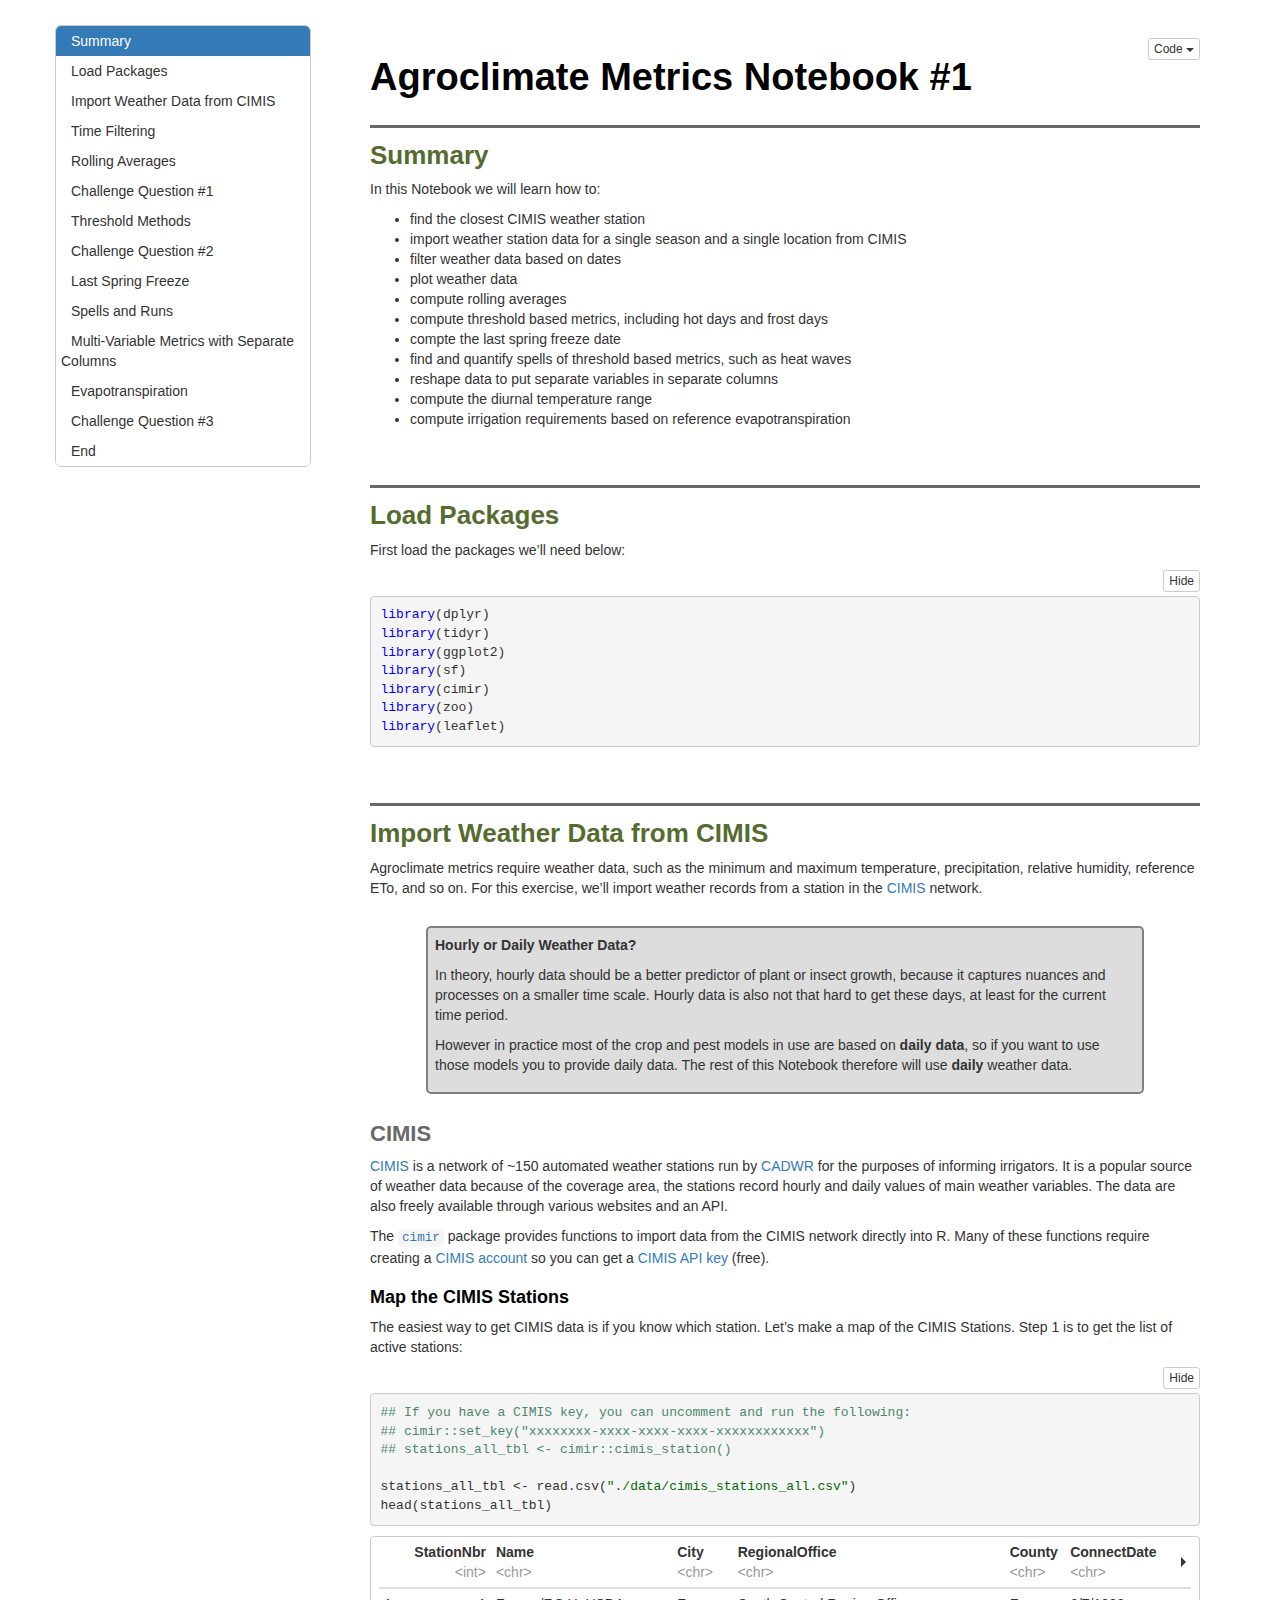
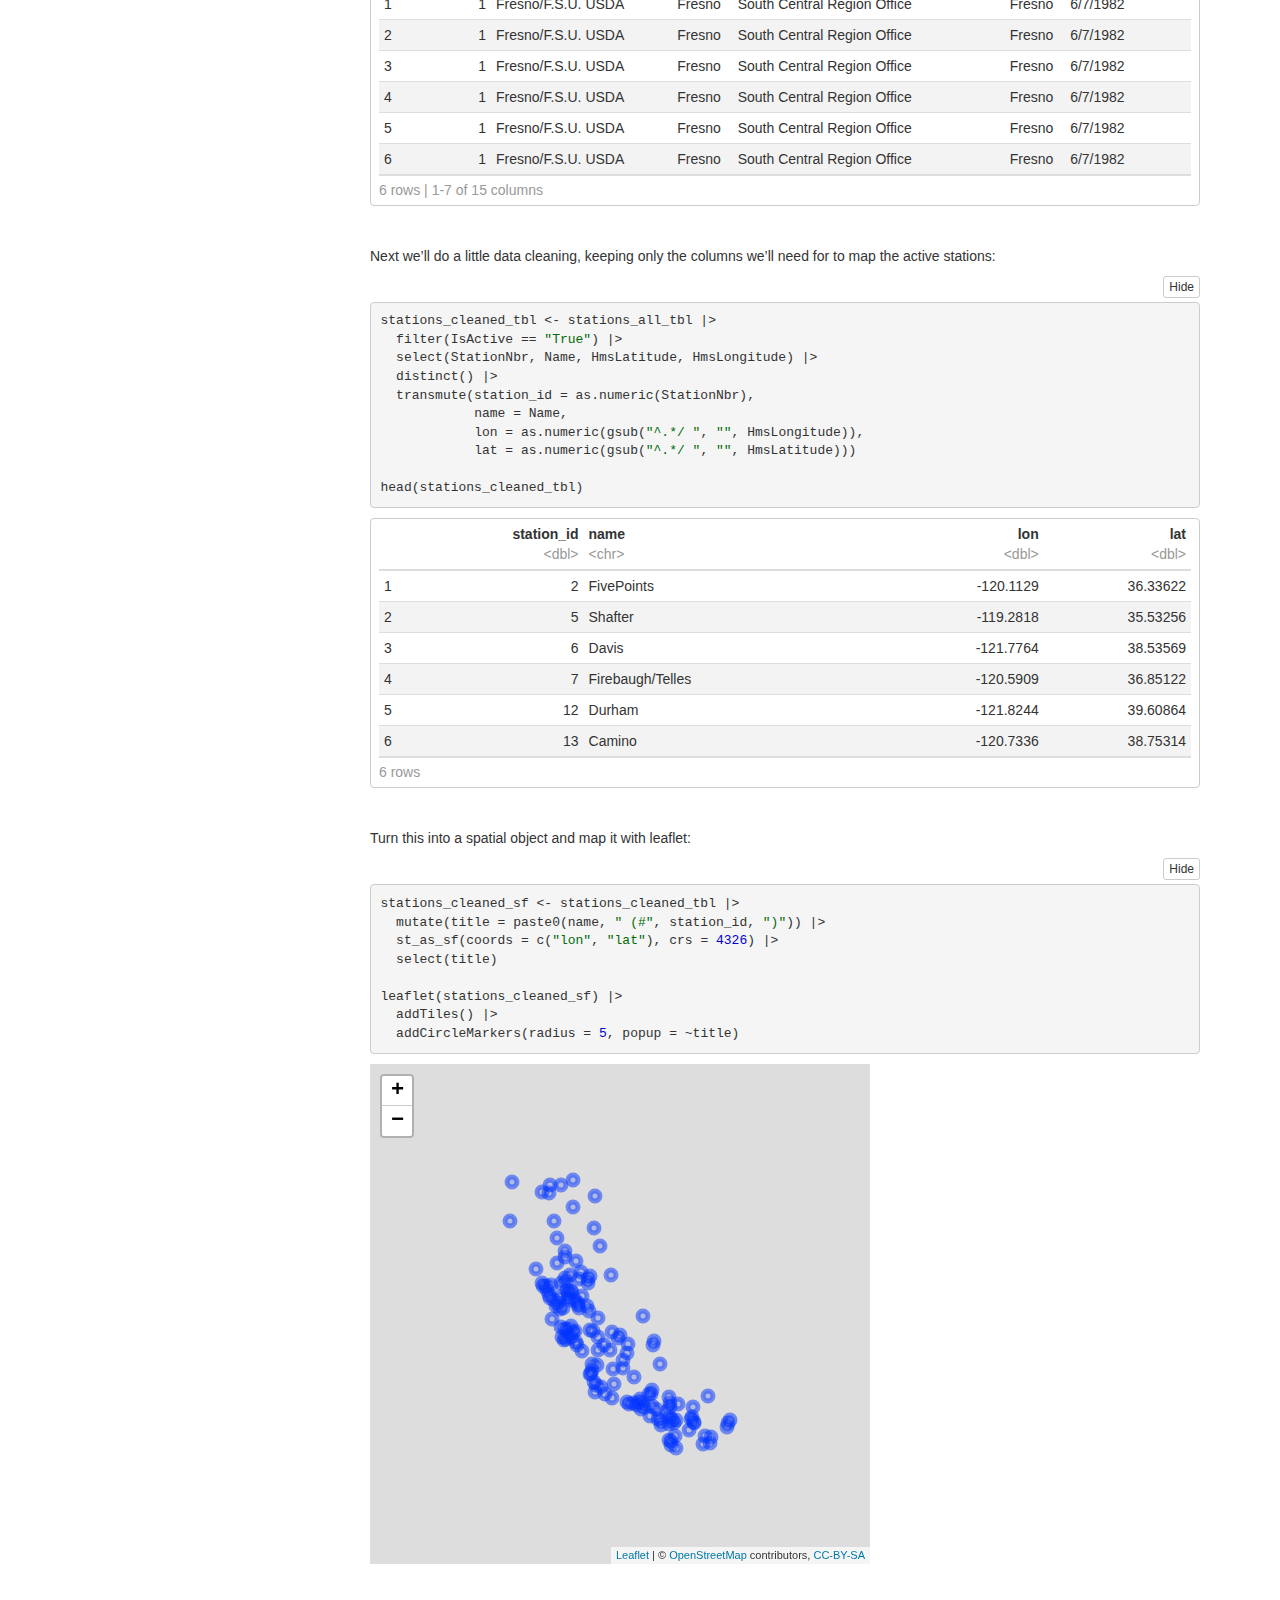
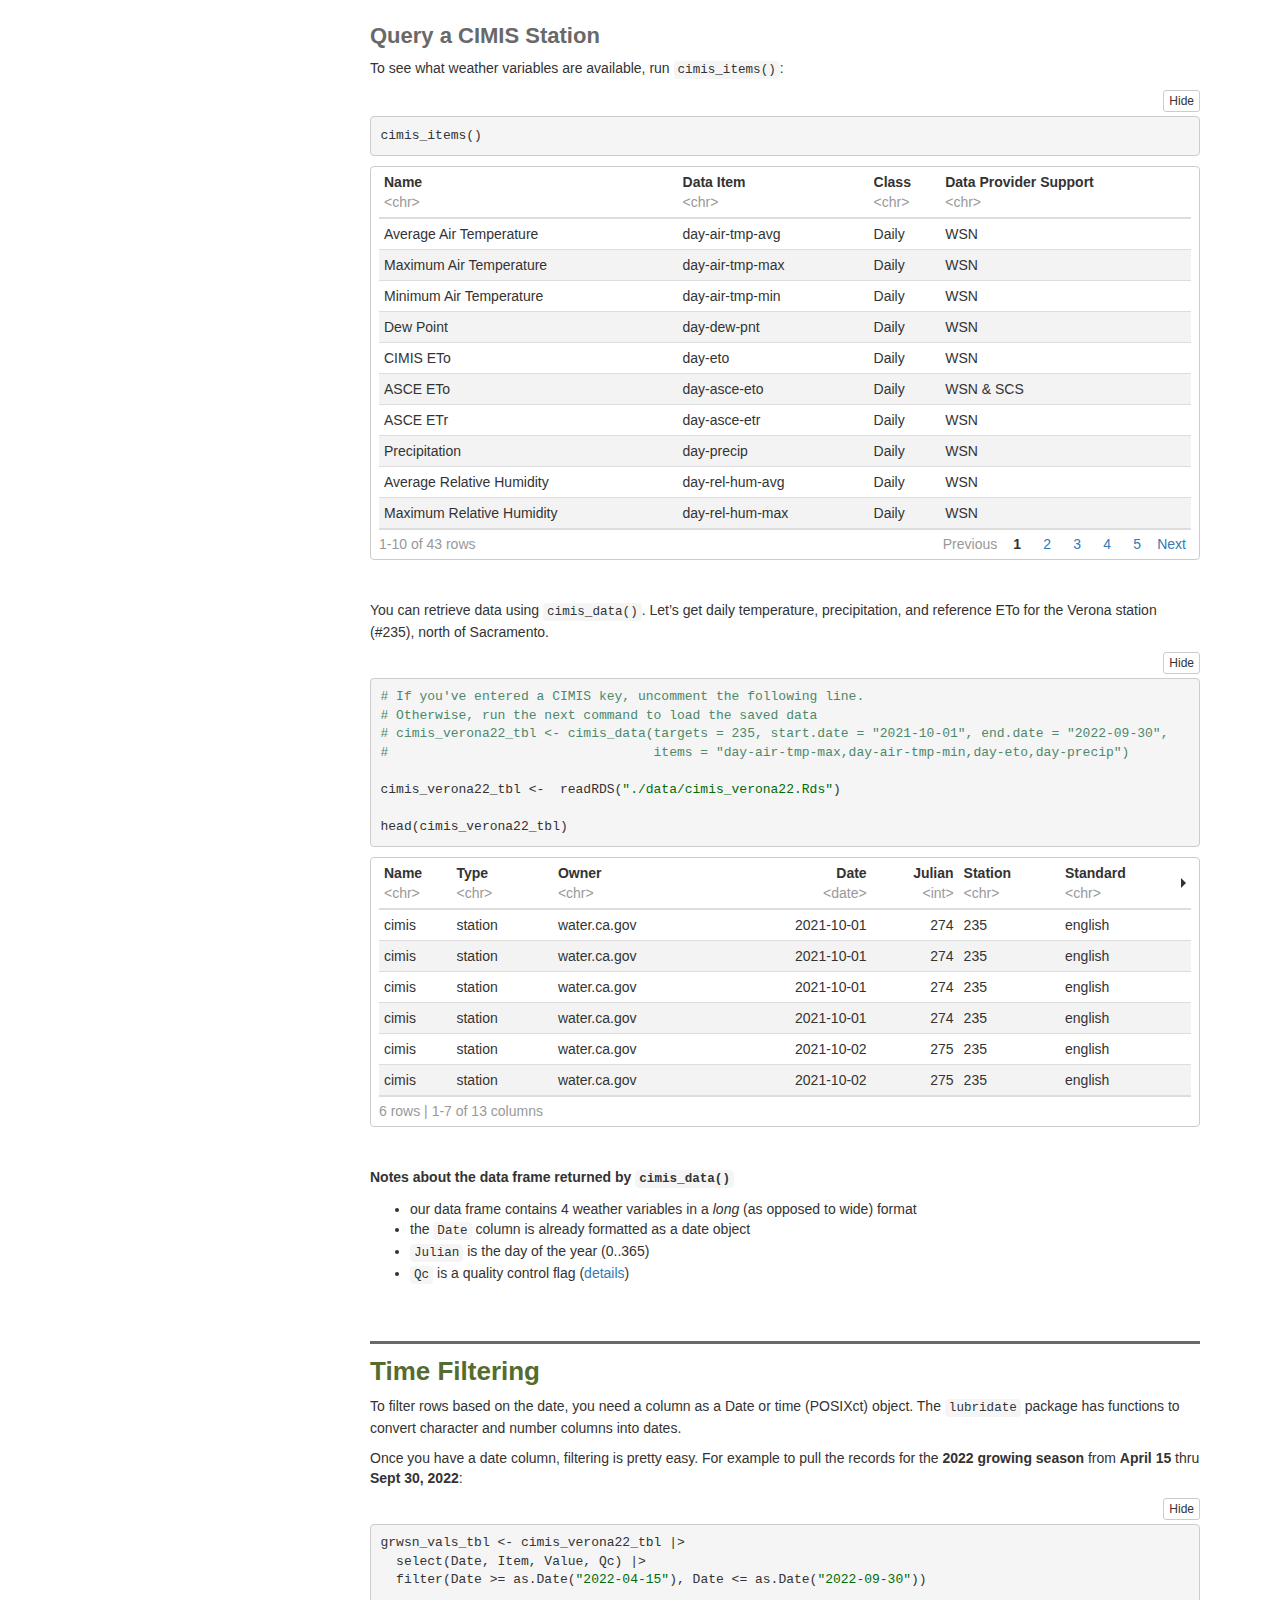
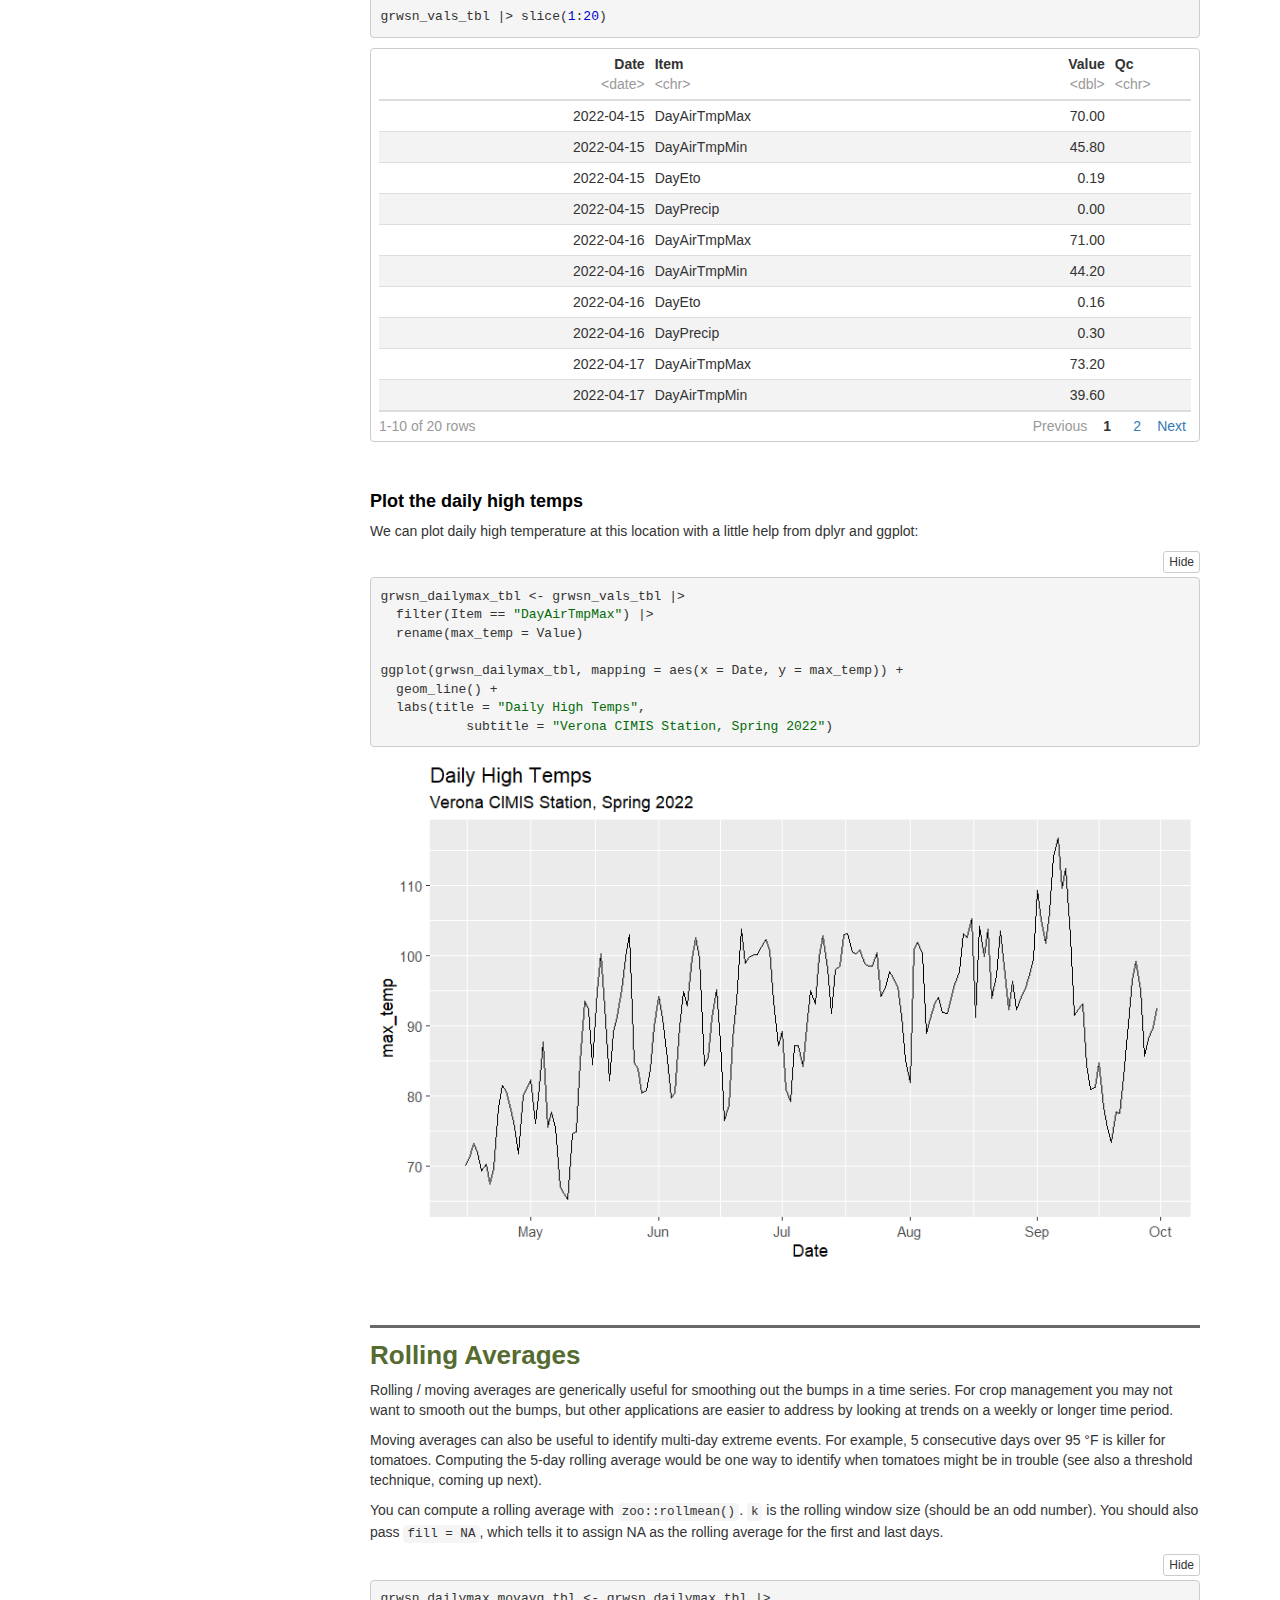
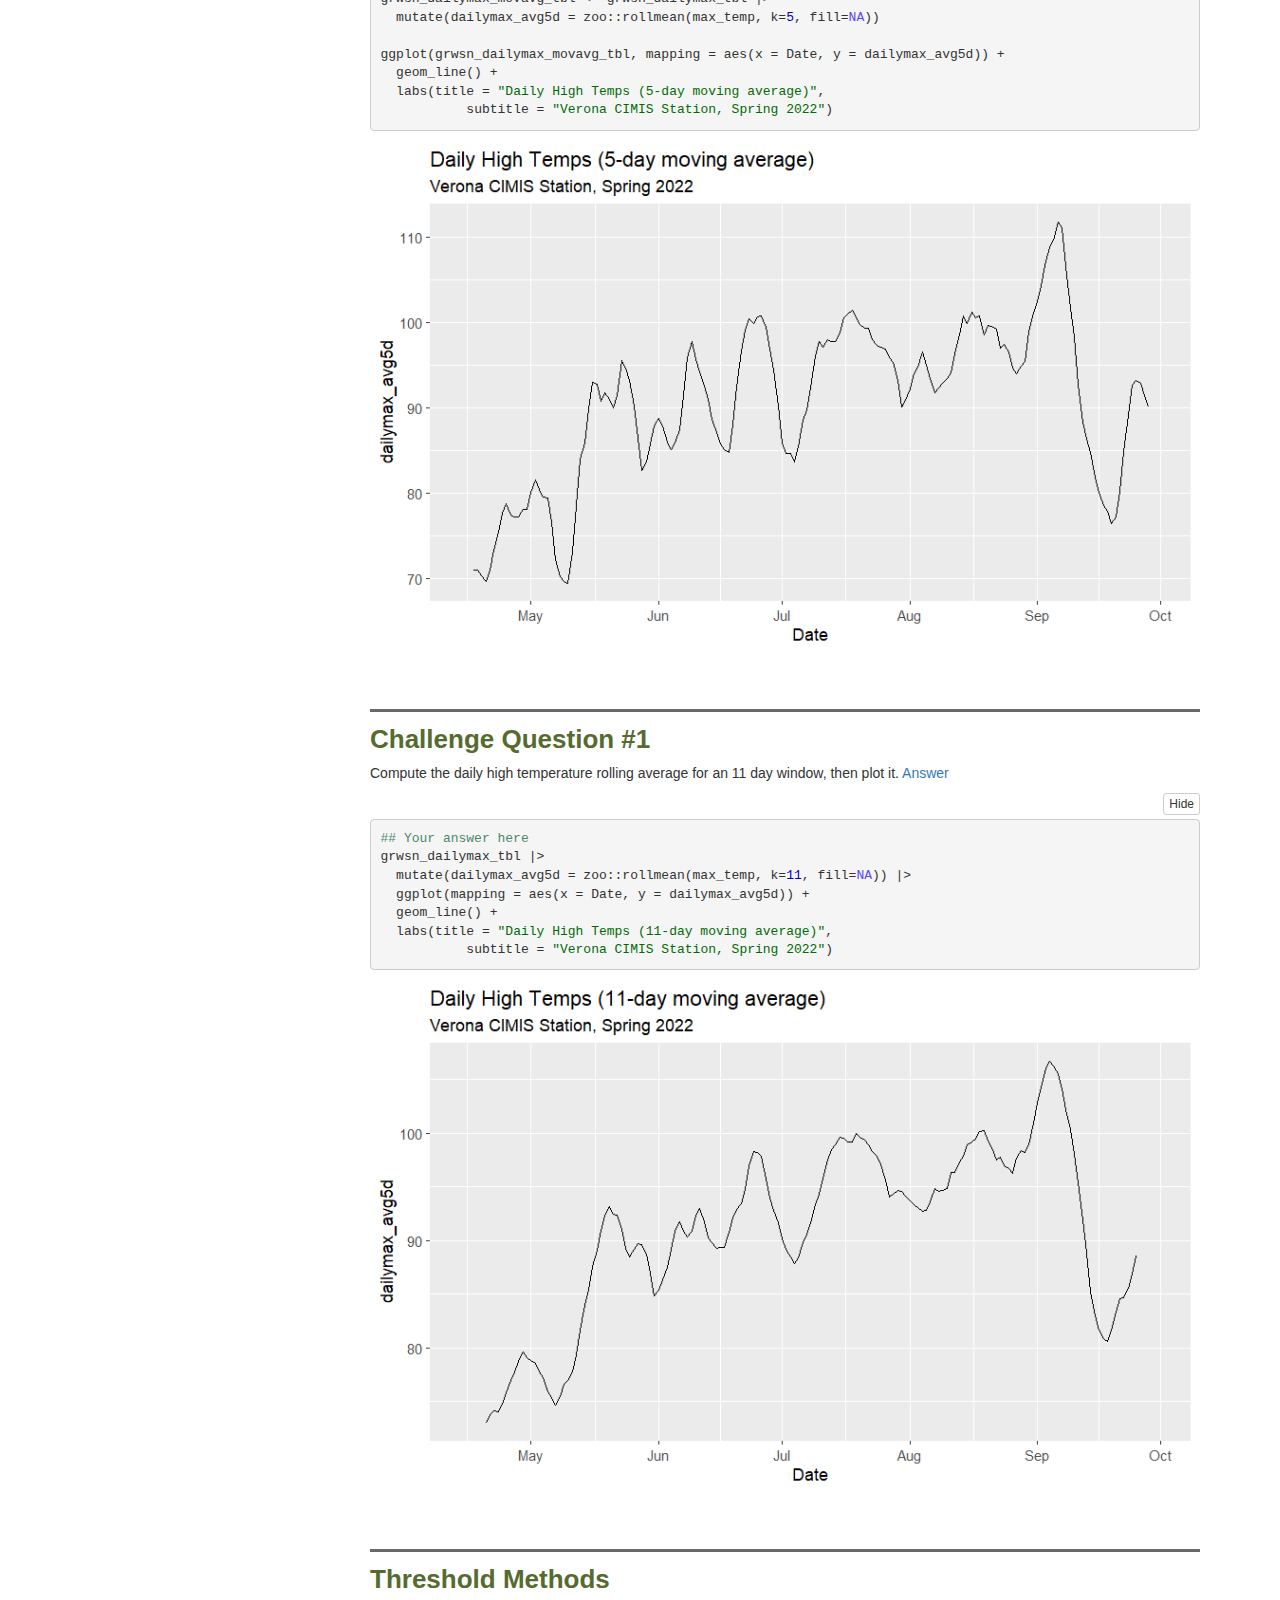
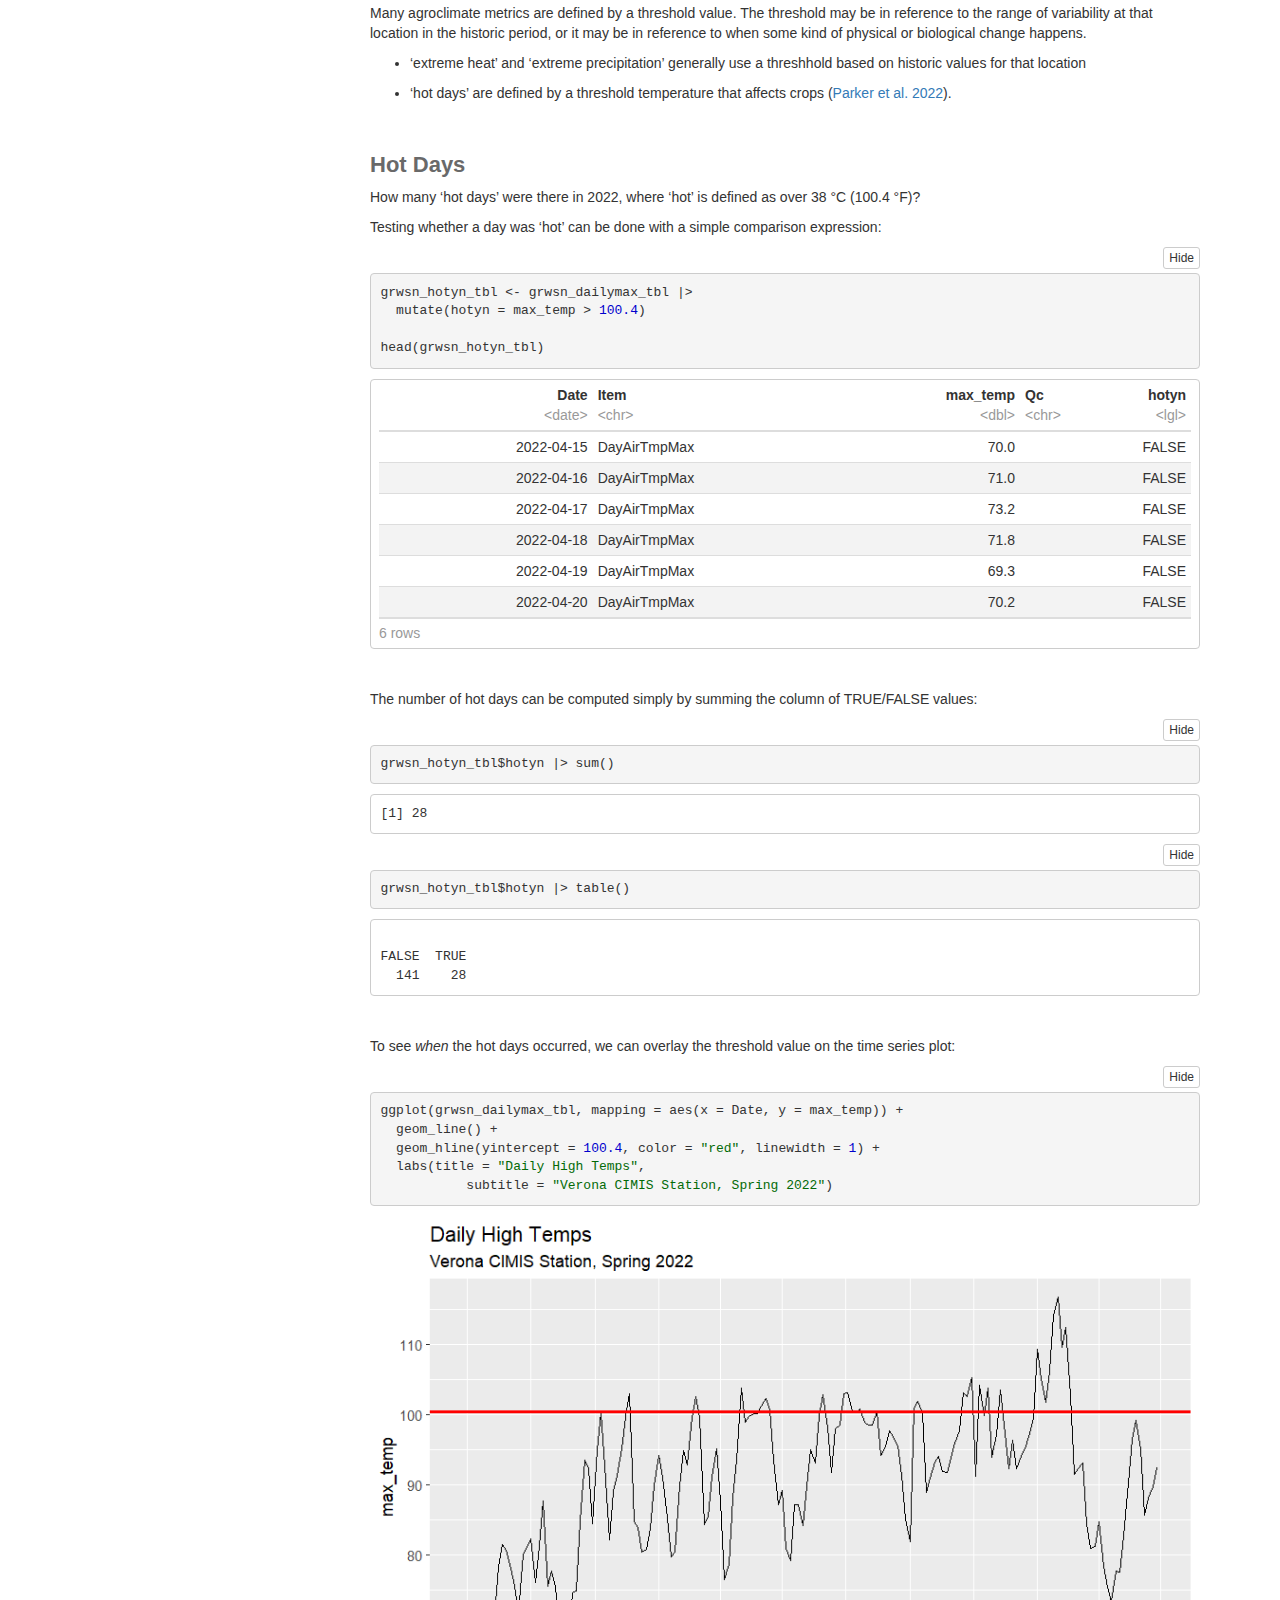
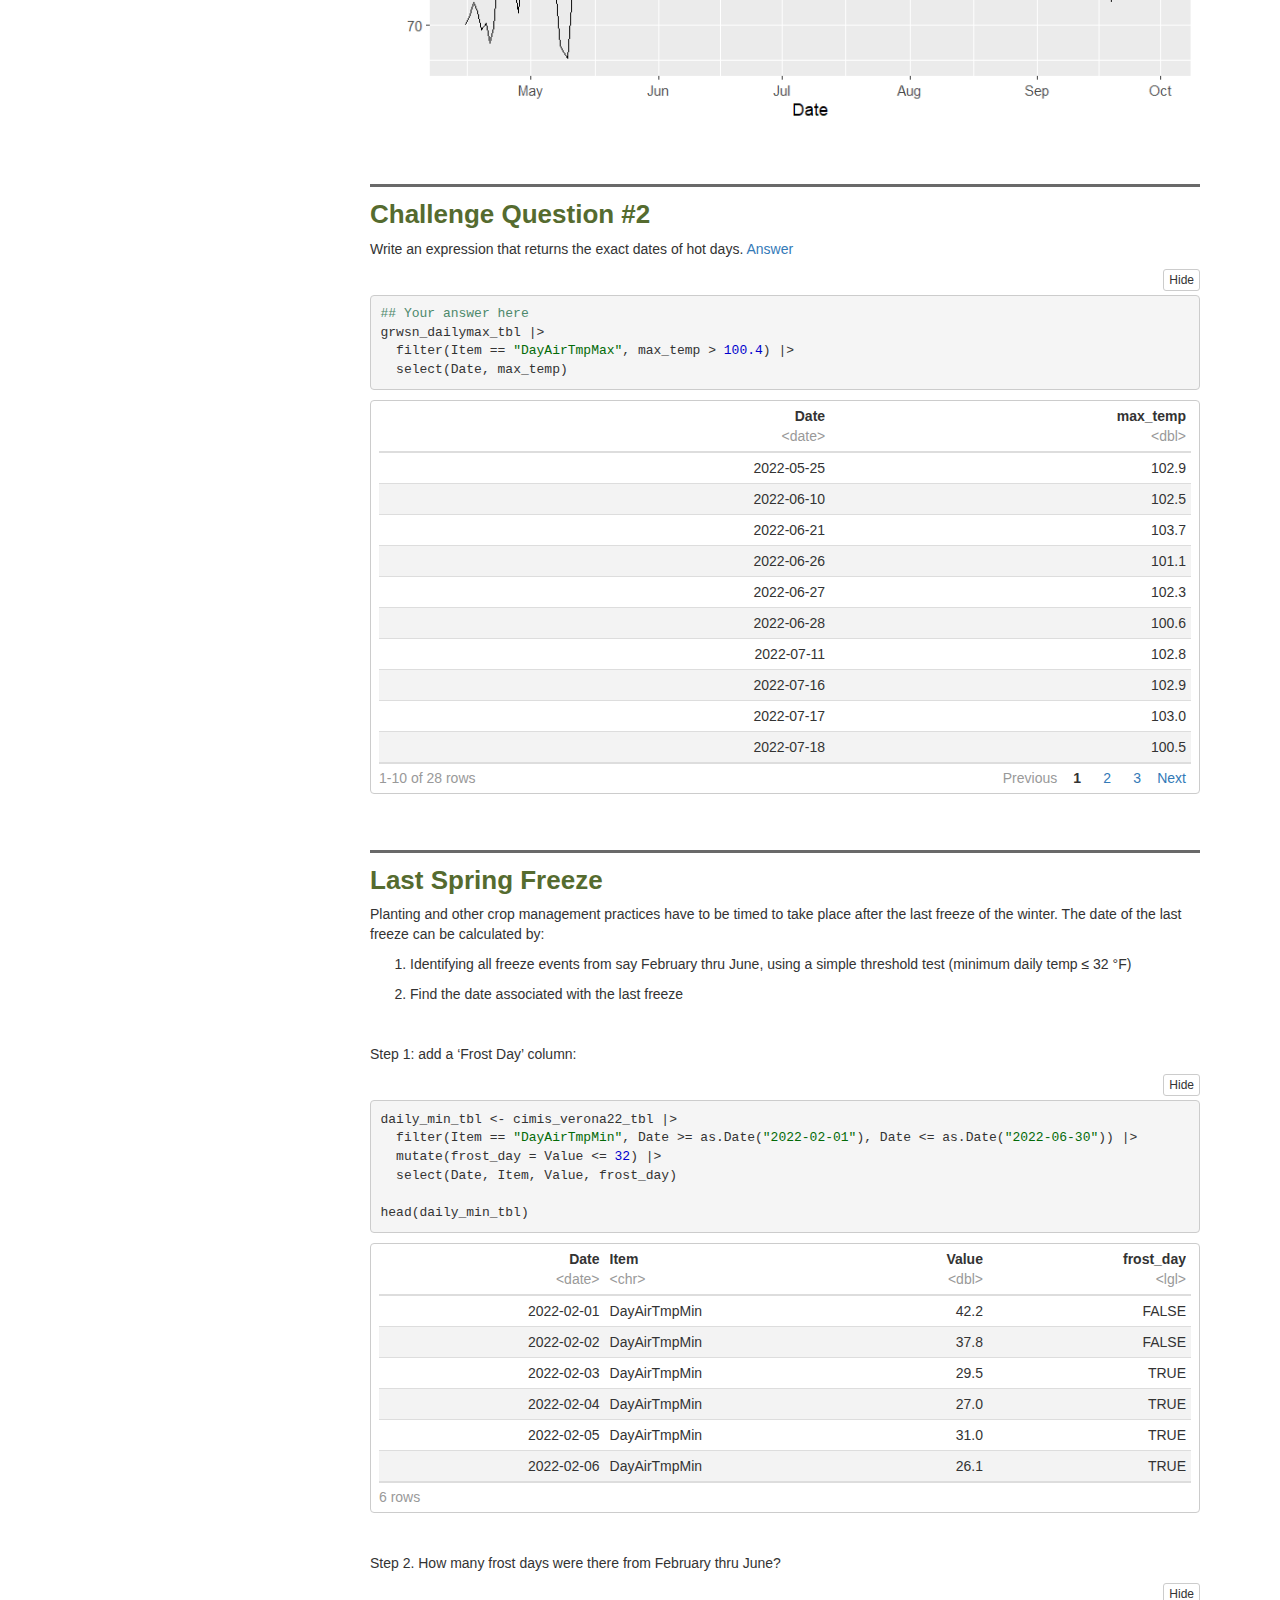
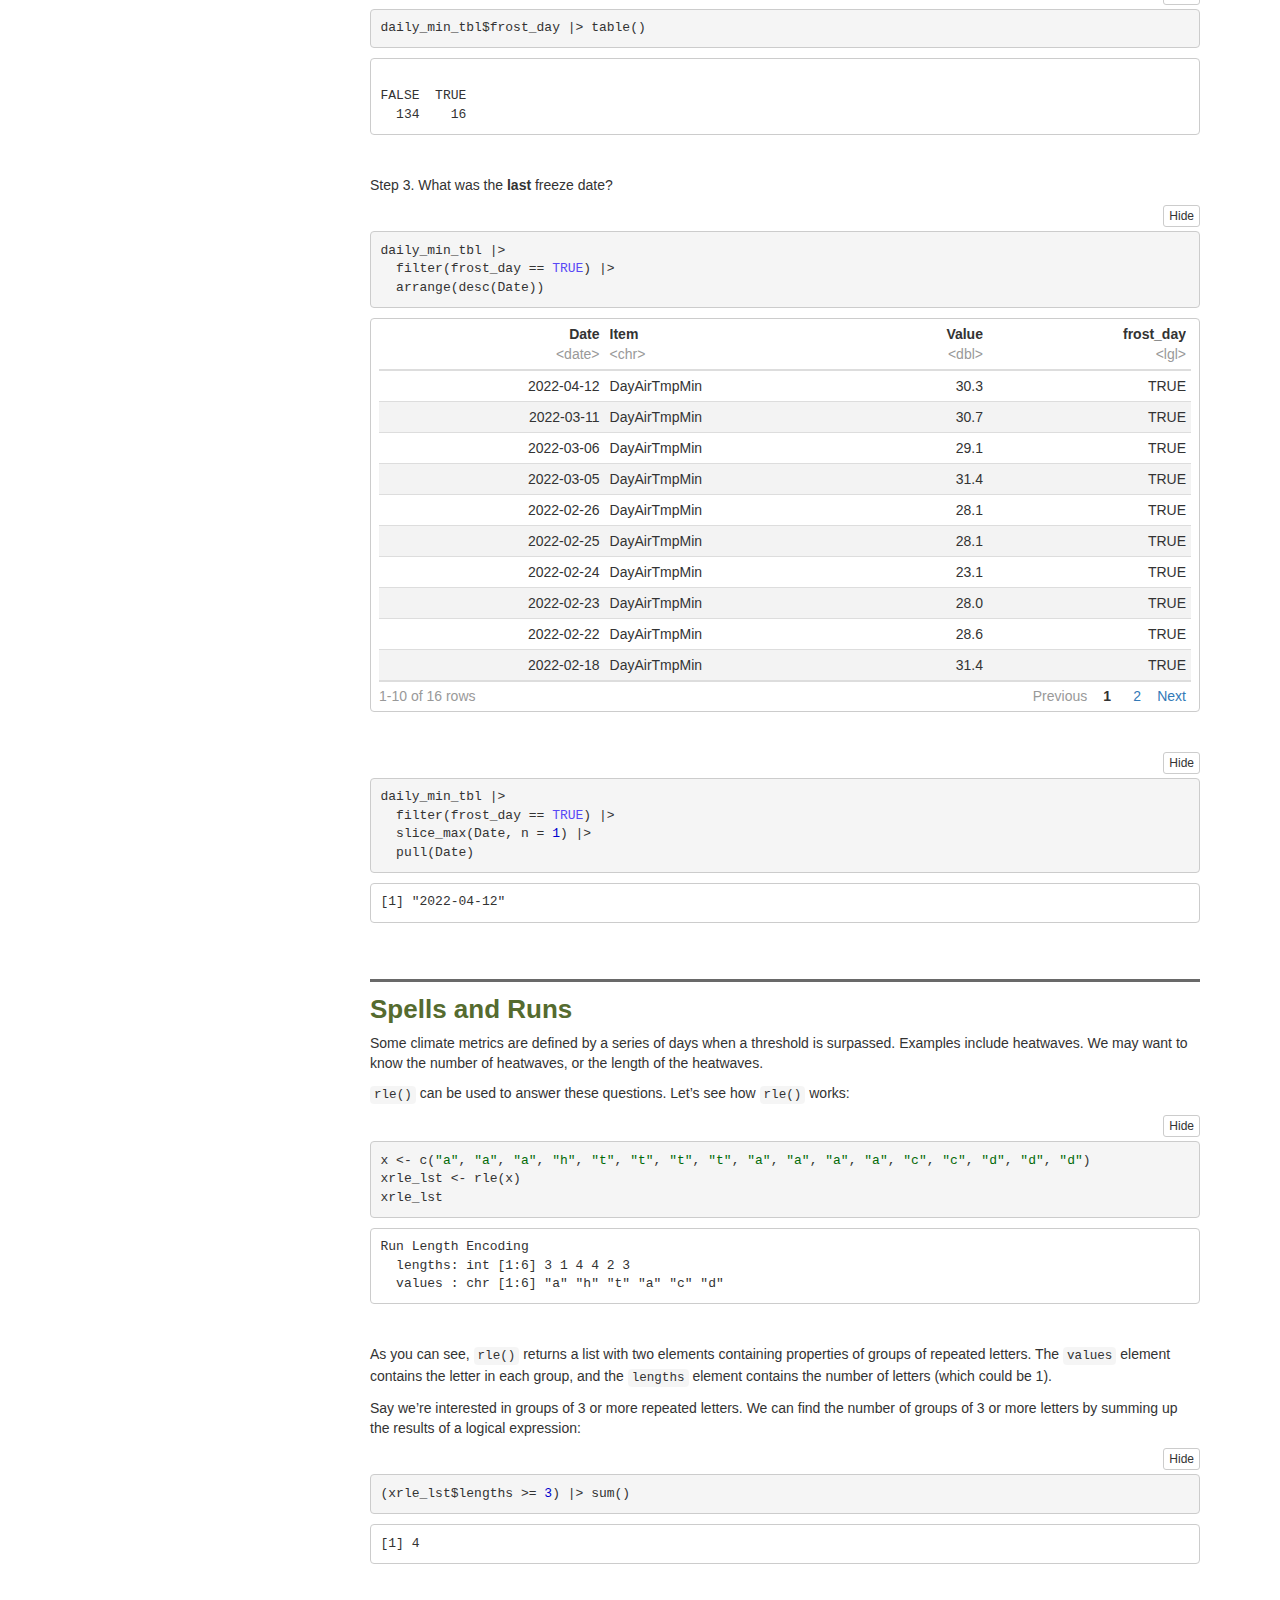
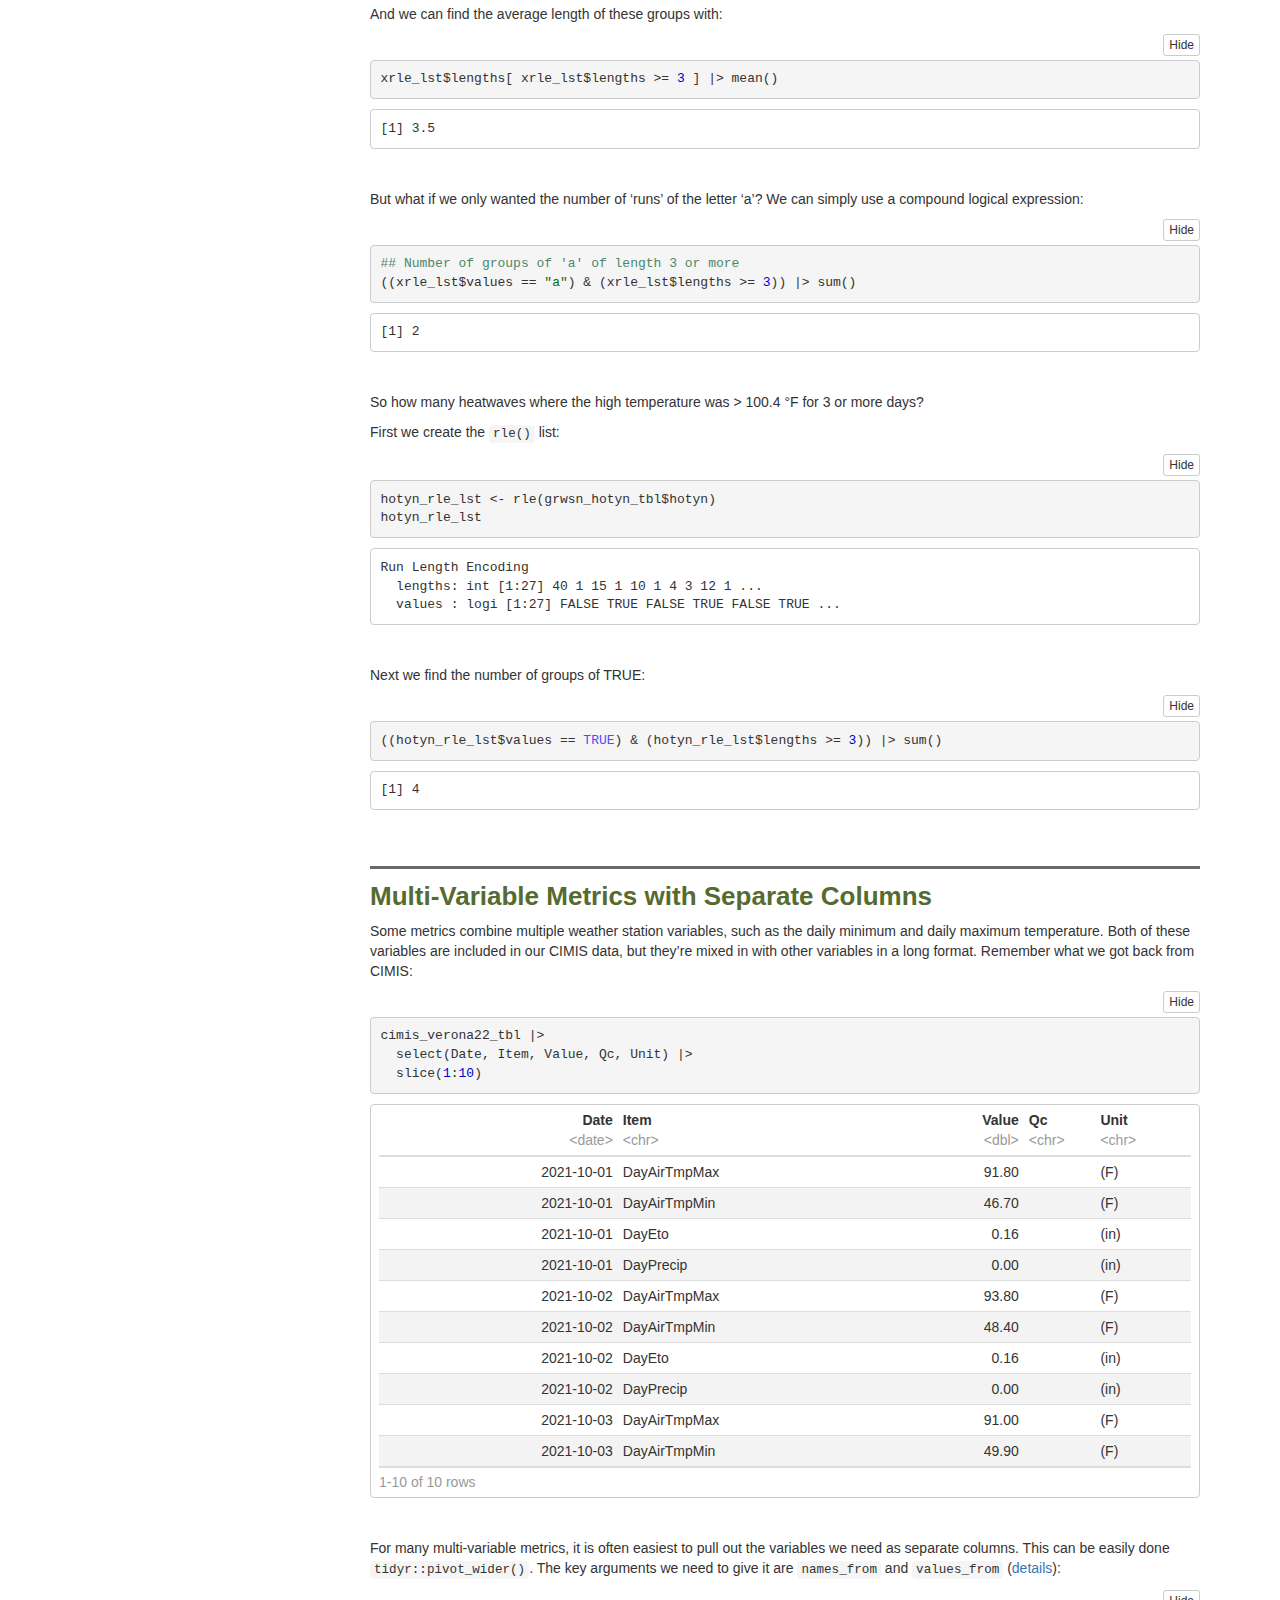
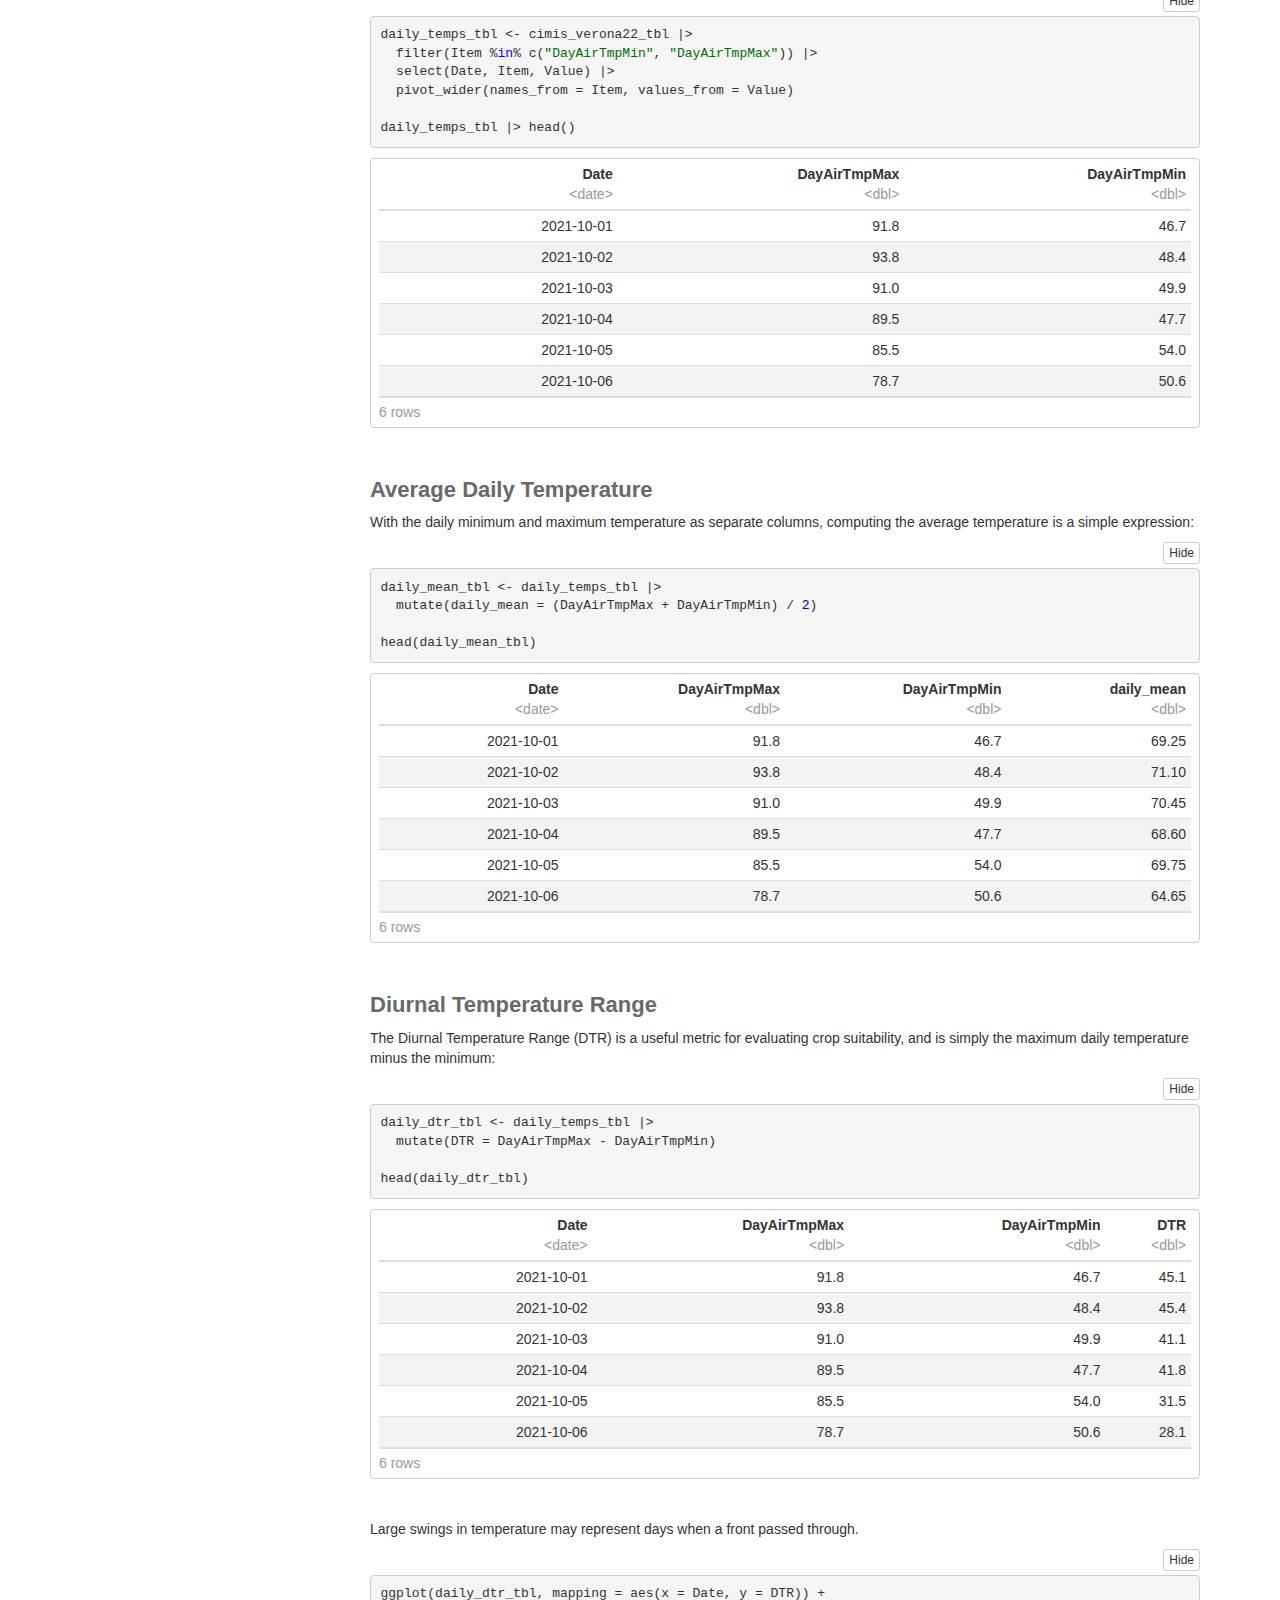
==== commit 2a32c349: "Updates to slides" ====
--- a/agclim_nb01_answers.nb.html
+++ b/agclim_nb01_answers.nb.html
@@ -7006,20 +7006,11 @@
 <p>First load the packages we’ll need below:</p>
 <!-- rnb-text-end -->
 <!-- rnb-chunk-begin -->
-<!-- rnb-source-begin eyJkYXRhIjoiYGBgclxubGlicmFyeShkcGx5cilcbmxpYnJhcnkodGlkeXIpXG5saWJyYXJ5KGdncGxvdDIpXG5gYGAifQ== -->
+<!-- rnb-source-begin eyJkYXRhIjoiYGBgclxubGlicmFyeShkcGx5cilcbmxpYnJhcnkodGlkeXIpXG5saWJyYXJ5KGdncGxvdDIpXG5saWJyYXJ5KHNmKVxubGlicmFyeShjaW1pcilcbmxpYnJhcnkoem9vKVxubGlicmFyeShsZWFmbGV0KVxuYGBgIn0= -->
 <pre class="r"><code>library(dplyr)
 library(tidyr)
-library(ggplot2)</code></pre>
-<!-- rnb-source-end -->
-<!-- rnb-output-begin [base64] -->
-<pre><code>Registered S3 methods overwritten by &#39;htmltools&#39;:
-  method               from         
-  print.html           tools:rstudio
-  print.shiny.tag      tools:rstudio
-  print.shiny.tag.list tools:rstudio</code></pre>
-<!-- rnb-output-end -->
-<!-- rnb-source-begin eyJkYXRhIjoiYGBgclxubGlicmFyeShzZilcbmxpYnJhcnkoY2ltaXIpXG5saWJyYXJ5KHpvbylcbmxpYnJhcnkobGVhZmxldClcbmBgYCJ9 -->
-<pre class="r"><code>library(sf)
+library(ggplot2)
+library(sf)
 library(cimir)
 library(zoo)
 library(leaflet)</code></pre>
@@ -7130,10 +7121,10 @@
 <!-- rnb-htmlwidget-begin [base64] -->
 
 <!-- htmlwidget-container-begin -->
-<div id="htmlwidget-704b8536f840d0daf202" style="width:504px;height:504px;" class="leaflet html-widget"></div>
+<div id="htmlwidget-b97c3fdeb92b68702d14" style="width:500px;height:500px;" class="leaflet html-widget"></div>
 <!-- htmlwidget-container-end -->
-<script type="application/json" data-for="htmlwidget-704b8536f840d0daf202">{"x":{"options":{"crs":{"crsClass":"L.CRS.EPSG3857","code":null,"proj4def":null,"projectedBounds":null,"options":{}}},"calls":[{"method":"addTiles","args":["https://{s}.tile.openstreetmap.org/{z}/{x}/{y}.png",null,null,{"minZoom":0,"maxZoom":18,"tileSize":256,"subdomains":"abc","errorTileUrl":"","tms":false,"noWrap":false,"zoomOffset":0,"zoomReverse":false,"opacity":1,"zIndex":1,"detectRetina":false,"attribution":"&copy; <a href=\"https://openstreetmap.org\">OpenStreetMap<\/a> contributors, <a href=\"https://creativecommons.org/licenses/by-sa/2.0/\">CC-BY-SA<\/a>"}]},{"method":"addCircleMarkers","args":[[36.336222,35.532556,38.535694,36.851222,39.608639,38.753136,36.157972,37.358514,36.597444,33.042986,41.063767,33.964942,37.928258,35.305442,33.48665,34.583144,32.759575,37.834822,37.645222,33.68845,38.428475,34.056589,36.820833,38.40355,39.252561,32.806183,34.942525,41.438214,41.958869,34.044311,38.52665,36.997444,36.634028,38.982581,34.437353,36.121083,36.347306,36.716806,34.475914,36.890056,35.205583,36.854833,36.902778,38.649964,33.662869,33.523694,38.501258,38.121739,36.721083,36.822861,38.266428,35.505833,32.628208,37.314139,32.885847,33.532222,34.219386,33.08105,37.995478,38.419439,34.146372,35.335261,35.472556,34.841878,36.082056,38.015372,37.598758,32.901867,33.798697,33.383697,37.837614,33.663325,33.078611,35.833,36.488611,32.729578,38.090933,36.358628,37.663969,34.255942,36.633222,37.727194,38.887603,34.614981,34.324639,34.237419,33.748586,35.028281,34.426361,36.175833,37.545869,33.268447,33.678186,36.913083,36.540889,37.015026,38.278056,37.931539,36.625619,34.291331,34.256111,34.269031,33.595694,34.214197,34.592222,34.513611,40.040006,34.142911,40.63,41.577778,38.672722,38.508333,38.636111,36.570111,34.672222,34.913472,34.138147,38.797944,41.802476,33.55281,33.664747,33.76,33.4625,38.192397,38.249622,39.386632,33.621667,38.773409,38.033386,37.932072,37.755597,39.210667,34.112042,36.456728,37.255333,37.718167,34.759475,35.659128,36.376917,40.604467,41.798331,41.533989,38.065692,41.894592,39.777452,35.692266,35.643787,40.364578],[-120.11291,-119.28179,-121.77636,-120.59092,-121.82443,-120.7336,-119.85143,-118.40553,-119.50404,-115.41585,-121.45602,-117.33698,-121.6599,-120.66178,-117.22827,-120.07924,-115.73207,-121.22319,-121.18776,-117.72118,-122.41021,-117.81307,-119.74231,-122.79993,-121.31567,-115.44626,-119.6738,-120.48031,-121.47237,-118.47689,-122.813758,-121.99676,-120.38181,-123.08928,-119.73742,-121.08457,-121.29135,-121.69189,-117.26351,-120.73141,-118.77841,-121.36275,-121.74193,-121.21887,-114.55811,-116.15575,-121.97853,-121.674455,-119.38903,-121.46787,-122.61646,-119.69114,-116.93928,-120.3867,-117.14314,-114.63389,-118.99244,-116.9757,-122.467656,-122.65872,-117.9858,-120.73588,-120.64814,-120.21274,-119.09342,-122.02028,-122.05323,-117.25046,-118.09479,-114.71921,-122.14074,-117.09338,-115.66056,-119.25596,-117.91944,-117.13934,-122.5267,-117.94387,-121.88503,-117.21814,-121.93486,-120.85086,-121.10291,-118.03249,-119.10488,-116.86571,-116.2529,-120.56003,-118.51758,-120.36027,-120.75453,-116.36505,-116.27299,-121.82365,-121.88196,-121.53704,-121.74111,-122.302714,-121.537889,-118.57004,-118.38278,-118.849319,-116.15811,-118.64477,-118.1275,-115.51056,-122.154539,-118.36632,-122.31,-122.838125,-121.81172,-120.79972,-120.79305,-121.7865,-120.51306,-120.46478,-116.21319,-121.61136,-121.996159,-117.043302,-116.955121,-117.2,-117.586111,-121.510261,-121.555528,-121.835278,-117.585278,-119.79193,-121.701247,-121.396661,-121.266153,-122.168889,-117.1857,-121.344388,-122.3708,-122.197111,-117.991997,-117.636925,-119.037972,-124.243186,-122.463425,-122.532279,-121.071747,-124.165043,-120.273609,-120.64855,-120.403229,-120.559397],5,null,null,{"interactive":true,"className":"","stroke":true,"color":"#03F","weight":5,"opacity":0.5,"fill":true,"fillColor":"#03F","fillOpacity":0.2},null,null,["FivePoints (#2)","Shafter (#5)","Davis (#6)","Firebaugh/Telles (#7)","Durham (#12)","Camino (#13)","Stratford (#15)","Bishop (#35)","Parlier (#39)","Calipatria/Mulberry (#41)","McArthur (#43)","U.C. Riverside (#44)","Brentwood (#47)","San Luis Obispo (#52)","Temecula (#62)","Santa Ynez (#64)","Seeley (#68)","Manteca (#70)","Modesto (#71)","Irvine (#75)","Oakville (#77)","Pomona (#78)","Fresno State (#80)","Santa Rosa (#83)","Browns Valley (#84)","Meloland (#87)","Cuyama (#88)","Alturas (#90)","Tulelake FS (#91)","Santa Monica (#99)","Windsor (#103)","De Laveaga (#104)","Westlands (#105)","Sanel Valley (#106)","Santa Barbara (#107)","King City-Oasis Rd. (#113)","Arroyo Seco (#114)","Salinas North (#116)","Victorville (#117)","Panoche (#124)","Arvin-Edison (#125)","San Benito (#126)","Pajaro (#129)","Fair Oaks (#131)","Blythe NE (#135)","Oasis (#136)","Winters (#139)","Twitchell Island (#140)","Orange Cove (#142)","San Juan Valley (#143)","Petaluma East (#144)","Belridge (#146)","Otay Lake (#147)","Merced (#148)","Miramar (#150)","Ripley (#151)","Camarillo (#152)","Escondido SPV (#153)","Point San Pedro (#157)","Bennett Valley (#158)","Monrovia (#159)","San Luis Obispo West (#160)","Atascadero (#163)","Sisquoc (#165)","Porterville (#169)","Concord (#170)","Union City (#171)","Torrey Pines (#173)","Long Beach (#174)","Palo Verde II (#175)","Moraga (#178)","Winchester (#179)","Westmorland North (#181)","Delano (#182)","Owens Lake North (#183)","San Diego II (#184)","Black Point (#187)","Owens Lake South (#189)","Pleasanton (#191)","Lake Arrowhead (#192)","Pacific Grove (#193)","Oakdale (#194)","Auburn (#195)","Palmdale (#197)","Santa Paula (#198)","Big Bear Lake (#199)","Indio 2 (#200)","Nipomo (#202)","Santa Clarita (#204)","Coalinga (#205)","Denair II (#206)","Borrego Springs (#207)","La Quinta II (#208)","Watsonville West II (#209)","Carmel (#210)","Gilroy (#211)","Hastings Tract East (#212)","El Cerrito (#213)","Salinas South II (#214)","Chatsworth (#215)","Arleta (#216)","Moorpark (#217)","Thermal South (#218)","West Hills (#219)","Palmdale Central (#220)","Cadiz Valley (#221)","Gerber South (#222)","North Hollywood (#223)","Shasta College (#224)","Scott Valley (#225)","Woodland (#226)","Plymouth (#227)","Diamond Springs (#228)","Laguna Seca (#229)","Lompoc (#231)","Santa Maria II (#232)","Joshua Tree (#233)","Verona (#235)","Macdoel II (#236)","Temecula East III (#237)","Hemet (#239)","Perris - Menifee (#240)","San Clemente (#241)","Staten Island (#242)","Ryde (#243)","Biggs (#244)","Coto de Caza (#245)","Markleeville (#246)","Jersey Island (#247)","Holt (#248)","Ripon (#249)","Williams (#250)","Highland (#251)","Soledad II (#252)","Pescadero (#253)","Oakland Metro (#254)","Lancaster (#256)","Ridgecrest (#257)","Lemon Cove (#258)","Ferndale Plain (#259)","Montague (#260)","Gazelle (#261)","Linden (#262)","Smith River (#263)","Sierra Valley Center (#264)","Paso Robles (#265)","Shandon (#266)","Johnstonville (#267)"],null,null,{"interactive":false,"permanent":false,"direction":"auto","opacity":1,"offset":[0,0],"textsize":"10px","textOnly":false,"className":"","sticky":true},null]}],"limits":{"lat":[32.628208,41.958869],"lng":[-124.243186,-114.55811]}},"evals":[],"jsHooks":[]}</script>
-<!-- htmlwidget-sizing-policy-base64 [base64] -->
+<script type="application/json" data-for="htmlwidget-b97c3fdeb92b68702d14">{"x":{"options":{"crs":{"crsClass":"L.CRS.EPSG3857","code":null,"proj4def":null,"projectedBounds":null,"options":{}}},"calls":[{"method":"addTiles","args":["https://{s}.tile.openstreetmap.org/{z}/{x}/{y}.png",null,null,{"minZoom":0,"maxZoom":18,"tileSize":256,"subdomains":"abc","errorTileUrl":"","tms":false,"noWrap":false,"zoomOffset":0,"zoomReverse":false,"opacity":1,"zIndex":1,"detectRetina":false,"attribution":"&copy; <a href=\"https://openstreetmap.org\">OpenStreetMap<\/a> contributors, <a href=\"https://creativecommons.org/licenses/by-sa/2.0/\">CC-BY-SA<\/a>"}]},{"method":"addCircleMarkers","args":[[36.336222,35.532556,38.535694,36.851222,39.608639,38.753136,36.157972,37.358514,36.597444,33.042986,41.063767,33.964942,37.928258,35.305442,33.48665,34.583144,32.759575,37.834822,37.645222,33.68845,38.428475,34.056589,36.820833,38.40355,39.252561,32.806183,34.942525,41.438214,41.958869,34.044311,38.52665,36.997444,36.634028,38.982581,34.437353,36.121083,36.347306,36.716806,34.475914,36.890056,35.205583,36.854833,36.902778,38.649964,33.662869,33.523694,38.501258,38.121739,36.721083,36.822861,38.266428,35.505833,32.628208,37.314139,32.885847,33.532222,34.219386,33.08105,37.995478,38.419439,34.146372,35.335261,35.472556,34.841878,36.082056,38.015372,37.598758,32.901867,33.798697,33.383697,37.837614,33.663325,33.078611,35.833,36.488611,32.729578,38.090933,36.358628,37.663969,34.255942,36.633222,37.727194,38.887603,34.614981,34.324639,34.237419,33.748586,35.028281,34.426361,36.175833,37.545869,33.268447,33.678186,36.913083,36.540889,37.015026,38.278056,37.931539,36.625619,34.291331,34.256111,34.269031,33.595694,34.214197,34.592222,34.513611,40.040006,34.142911,40.63,41.577778,38.672722,38.508333,38.636111,36.570111,34.672222,34.913472,34.138147,38.797944,41.802476,33.55281,33.664747,33.76,33.4625,38.192397,38.249622,39.386632,33.621667,38.773409,38.033386,37.932072,37.755597,39.210667,34.112042,36.456728,37.255333,37.718167,34.759475,35.659128,36.376917,40.604467,41.798331,41.533989,38.065692,41.894592,39.777452,35.692266,35.643787,40.364578],[-120.11291,-119.28179,-121.77636,-120.59092,-121.82443,-120.7336,-119.85143,-118.40553,-119.50404,-115.41585,-121.45602,-117.33698,-121.6599,-120.66178,-117.22827,-120.07924,-115.73207,-121.22319,-121.18776,-117.72118,-122.41021,-117.81307,-119.74231,-122.79993,-121.31567,-115.44626,-119.6738,-120.48031,-121.47237,-118.47689,-122.813758,-121.99676,-120.38181,-123.08928,-119.73742,-121.08457,-121.29135,-121.69189,-117.26351,-120.73141,-118.77841,-121.36275,-121.74193,-121.21887,-114.55811,-116.15575,-121.97853,-121.674455,-119.38903,-121.46787,-122.61646,-119.69114,-116.93928,-120.3867,-117.14314,-114.63389,-118.99244,-116.9757,-122.467656,-122.65872,-117.9858,-120.73588,-120.64814,-120.21274,-119.09342,-122.02028,-122.05323,-117.25046,-118.09479,-114.71921,-122.14074,-117.09338,-115.66056,-119.25596,-117.91944,-117.13934,-122.5267,-117.94387,-121.88503,-117.21814,-121.93486,-120.85086,-121.10291,-118.03249,-119.10488,-116.86571,-116.2529,-120.56003,-118.51758,-120.36027,-120.75453,-116.36505,-116.27299,-121.82365,-121.88196,-121.53704,-121.74111,-122.302714,-121.537889,-118.57004,-118.38278,-118.849319,-116.15811,-118.64477,-118.1275,-115.51056,-122.154539,-118.36632,-122.31,-122.838125,-121.81172,-120.79972,-120.79305,-121.7865,-120.51306,-120.46478,-116.21319,-121.61136,-121.996159,-117.043302,-116.955121,-117.2,-117.586111,-121.510261,-121.555528,-121.835278,-117.585278,-119.79193,-121.701247,-121.396661,-121.266153,-122.168889,-117.1857,-121.344388,-122.3708,-122.197111,-117.991997,-117.636925,-119.037972,-124.243186,-122.463425,-122.532279,-121.071747,-124.165043,-120.273609,-120.64855,-120.403229,-120.559397],5,null,null,{"interactive":true,"className":"","stroke":true,"color":"#03F","weight":5,"opacity":0.5,"fill":true,"fillColor":"#03F","fillOpacity":0.2},null,null,["FivePoints (#2)","Shafter (#5)","Davis (#6)","Firebaugh/Telles (#7)","Durham (#12)","Camino (#13)","Stratford (#15)","Bishop (#35)","Parlier (#39)","Calipatria/Mulberry (#41)","McArthur (#43)","U.C. Riverside (#44)","Brentwood (#47)","San Luis Obispo (#52)","Temecula (#62)","Santa Ynez (#64)","Seeley (#68)","Manteca (#70)","Modesto (#71)","Irvine (#75)","Oakville (#77)","Pomona (#78)","Fresno State (#80)","Santa Rosa (#83)","Browns Valley (#84)","Meloland (#87)","Cuyama (#88)","Alturas (#90)","Tulelake FS (#91)","Santa Monica (#99)","Windsor (#103)","De Laveaga (#104)","Westlands (#105)","Sanel Valley (#106)","Santa Barbara (#107)","King City-Oasis Rd. (#113)","Arroyo Seco (#114)","Salinas North (#116)","Victorville (#117)","Panoche (#124)","Arvin-Edison (#125)","San Benito (#126)","Pajaro (#129)","Fair Oaks (#131)","Blythe NE (#135)","Oasis (#136)","Winters (#139)","Twitchell Island (#140)","Orange Cove (#142)","San Juan Valley (#143)","Petaluma East (#144)","Belridge (#146)","Otay Lake (#147)","Merced (#148)","Miramar (#150)","Ripley (#151)","Camarillo (#152)","Escondido SPV (#153)","Point San Pedro (#157)","Bennett Valley (#158)","Monrovia (#159)","San Luis Obispo West (#160)","Atascadero (#163)","Sisquoc (#165)","Porterville (#169)","Concord (#170)","Union City (#171)","Torrey Pines (#173)","Long Beach (#174)","Palo Verde II (#175)","Moraga (#178)","Winchester (#179)","Westmorland North (#181)","Delano (#182)","Owens Lake North (#183)","San Diego II (#184)","Black Point (#187)","Owens Lake South (#189)","Pleasanton (#191)","Lake Arrowhead (#192)","Pacific Grove (#193)","Oakdale (#194)","Auburn (#195)","Palmdale (#197)","Santa Paula (#198)","Big Bear Lake (#199)","Indio 2 (#200)","Nipomo (#202)","Santa Clarita (#204)","Coalinga (#205)","Denair II (#206)","Borrego Springs (#207)","La Quinta II (#208)","Watsonville West II (#209)","Carmel (#210)","Gilroy (#211)","Hastings Tract East (#212)","El Cerrito (#213)","Salinas South II (#214)","Chatsworth (#215)","Arleta (#216)","Moorpark (#217)","Thermal South (#218)","West Hills (#219)","Palmdale Central (#220)","Cadiz Valley (#221)","Gerber South (#222)","North Hollywood (#223)","Shasta College (#224)","Scott Valley (#225)","Woodland (#226)","Plymouth (#227)","Diamond Springs (#228)","Laguna Seca (#229)","Lompoc (#231)","Santa Maria II (#232)","Joshua Tree (#233)","Verona (#235)","Macdoel II (#236)","Temecula East III (#237)","Hemet (#239)","Perris - Menifee (#240)","San Clemente (#241)","Staten Island (#242)","Ryde (#243)","Biggs (#244)","Coto de Caza (#245)","Markleeville (#246)","Jersey Island (#247)","Holt (#248)","Ripon (#249)","Williams (#250)","Highland (#251)","Soledad II (#252)","Pescadero (#253)","Oakland Metro (#254)","Lancaster (#256)","Ridgecrest (#257)","Lemon Cove (#258)","Ferndale Plain (#259)","Montague (#260)","Gazelle (#261)","Linden (#262)","Smith River (#263)","Sierra Valley Center (#264)","Paso Robles (#265)","Shandon (#266)","Johnstonville (#267)"],null,null,{"interactive":false,"permanent":false,"direction":"auto","opacity":1,"offset":[0,0],"textsize":"10px","textOnly":false,"className":"","sticky":true},null]}],"limits":{"lat":[32.628208,41.958869],"lng":[-124.243186,-114.55811]}},"evals":[],"jsHooks":[]}</script>
+<!-- htmlwidget-sizing-policy-base64 [base64] -->
 
 <!-- rnb-htmlwidget-end -->
 
@@ -7250,7 +7241,7 @@
            subtitle = &quot;Verona CIMIS Station, Spring 2022&quot;)</code></pre>
 <!-- rnb-source-end -->
 <!-- rnb-plot-begin eyJoZWlnaHQiOjQzMi42MzI5LCJ3aWR0aCI6NzAwLCJzaXplX2JlaGF2aW9yIjowLCJjb25kaXRpb25zIjpbXX0= -->
-<p><img src="[data-uri]